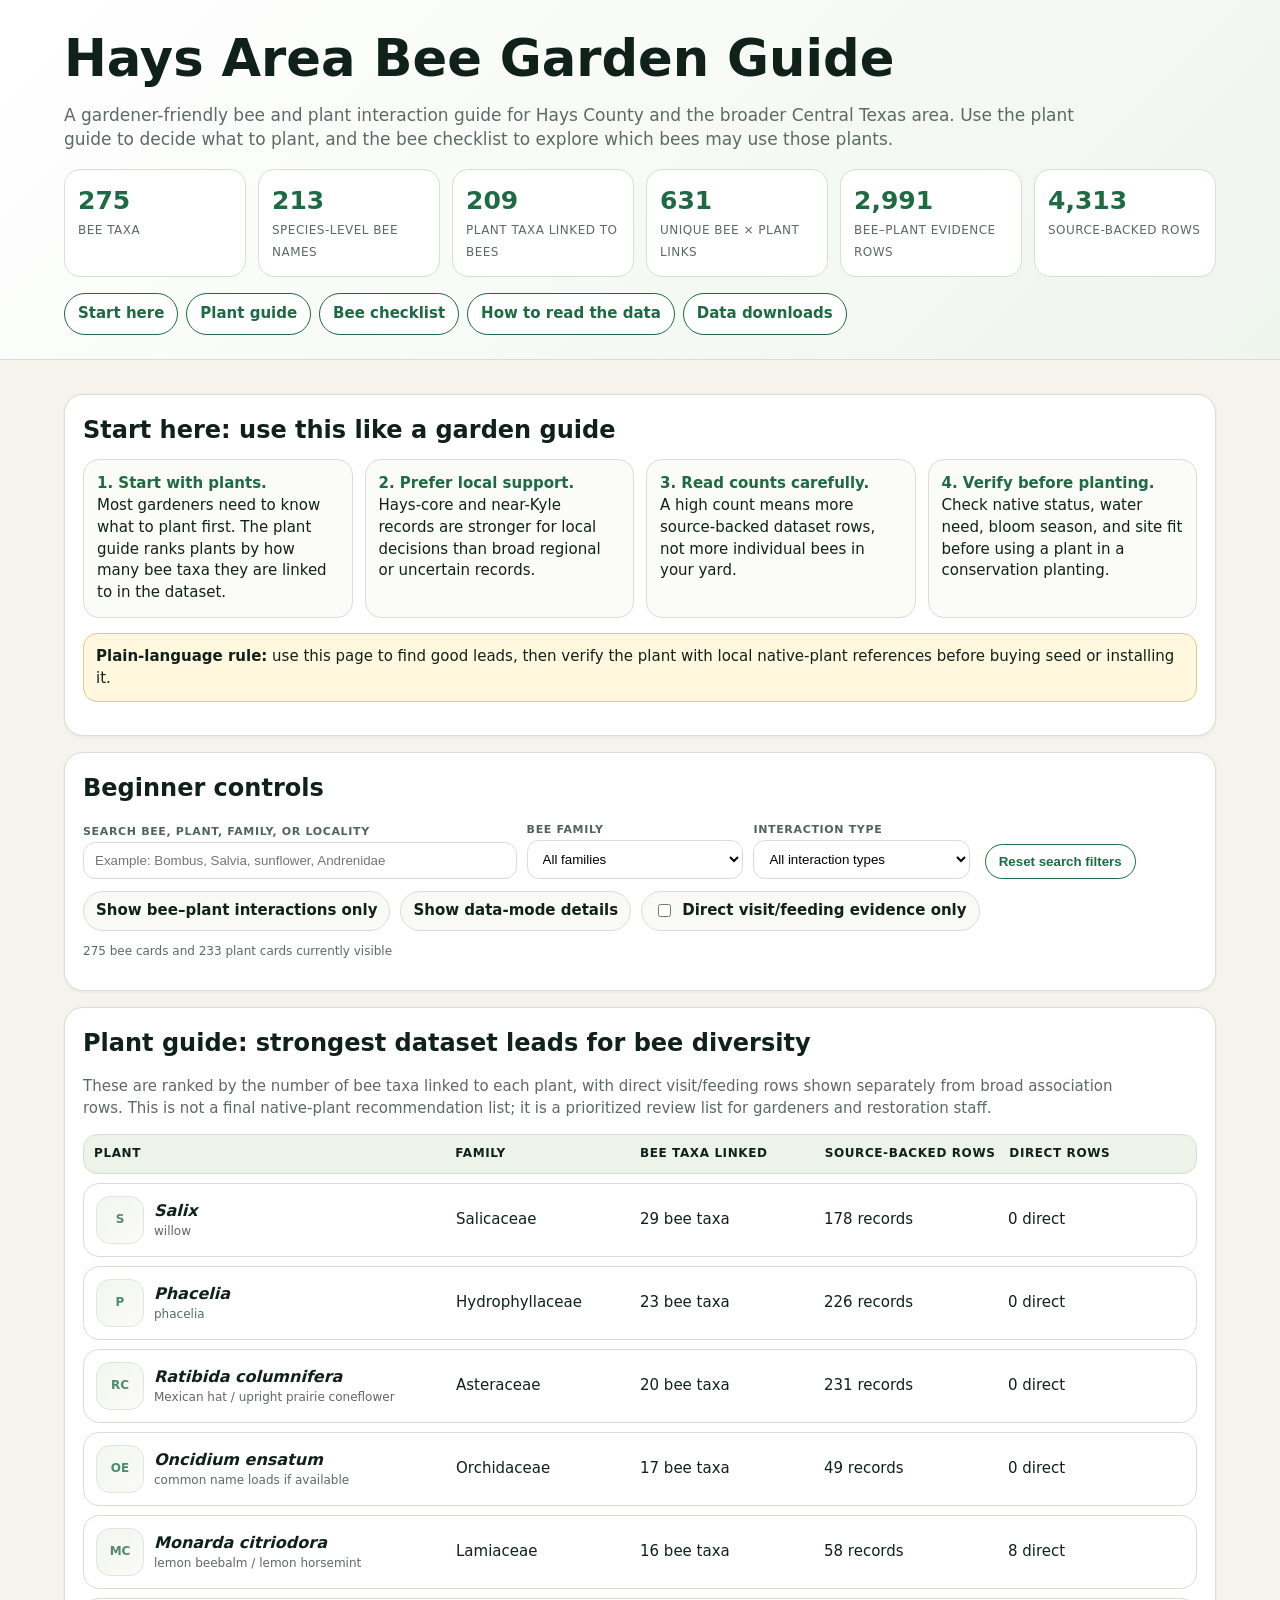
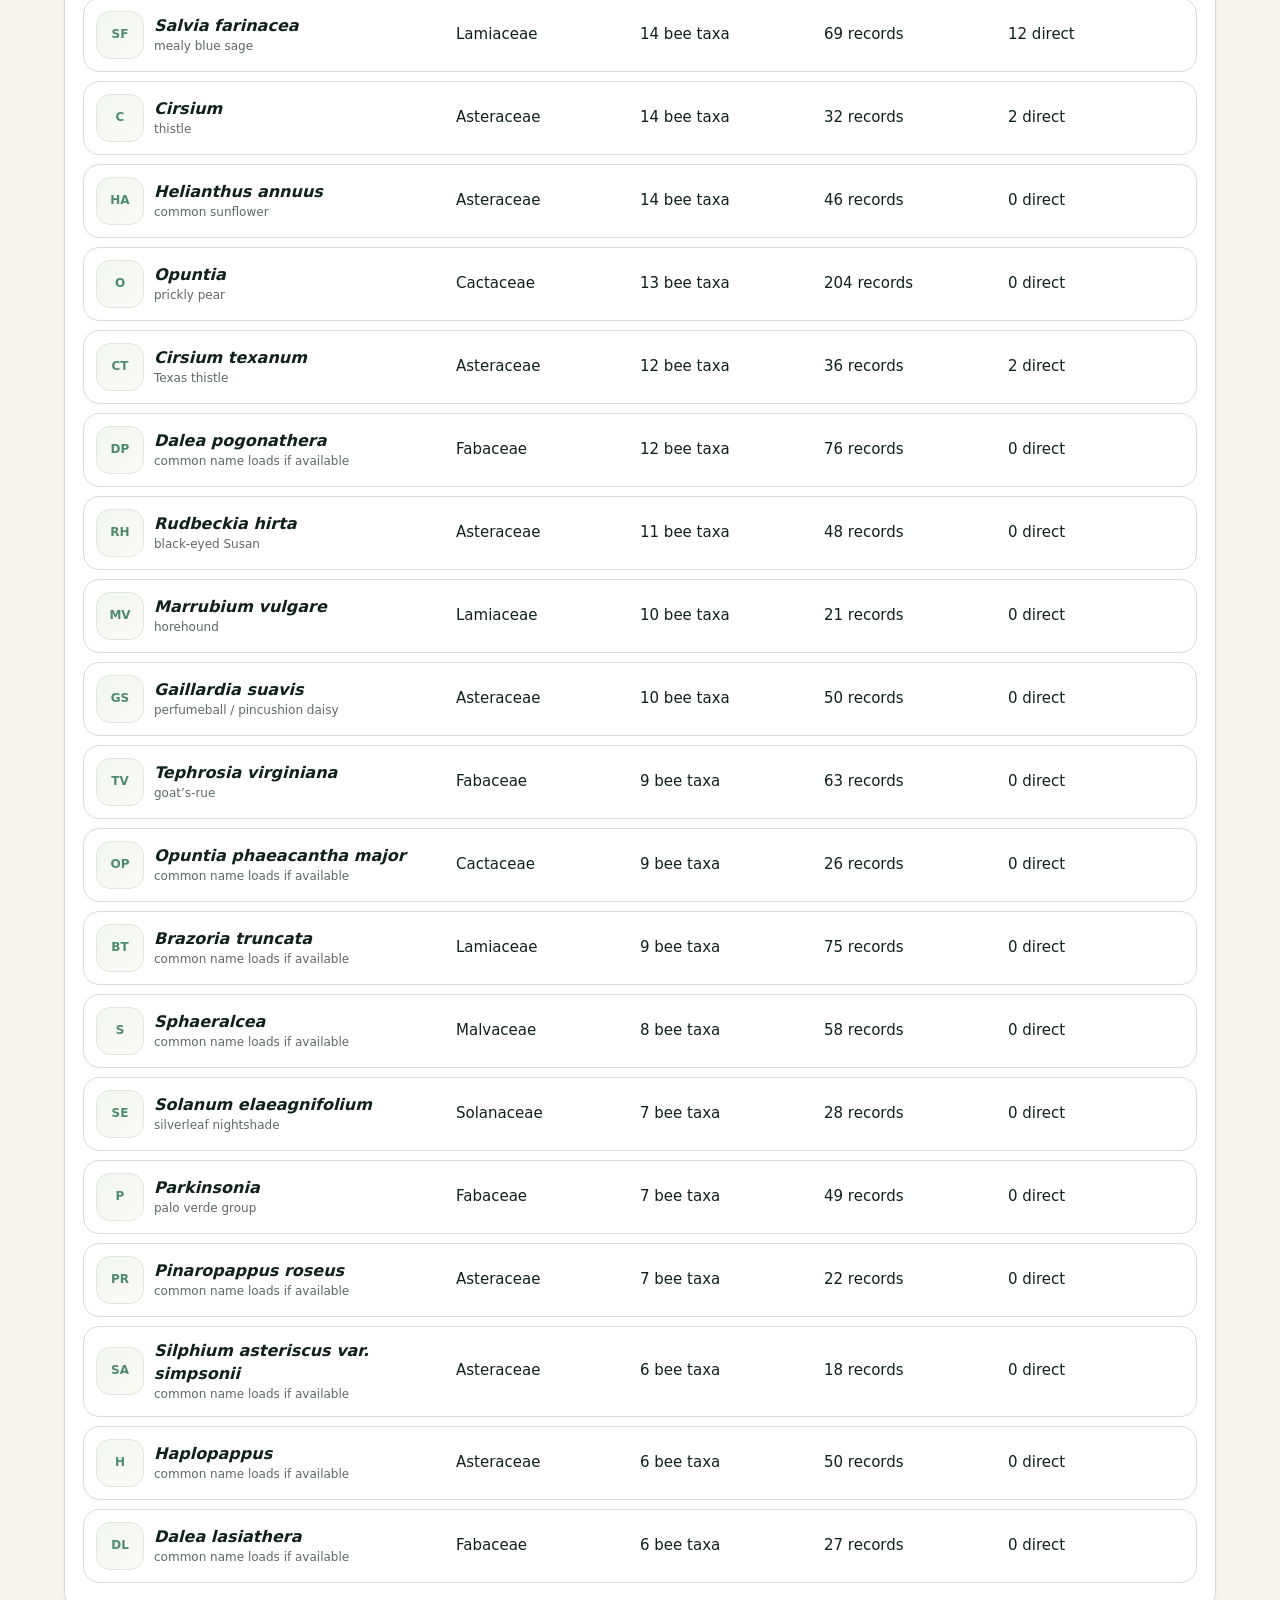
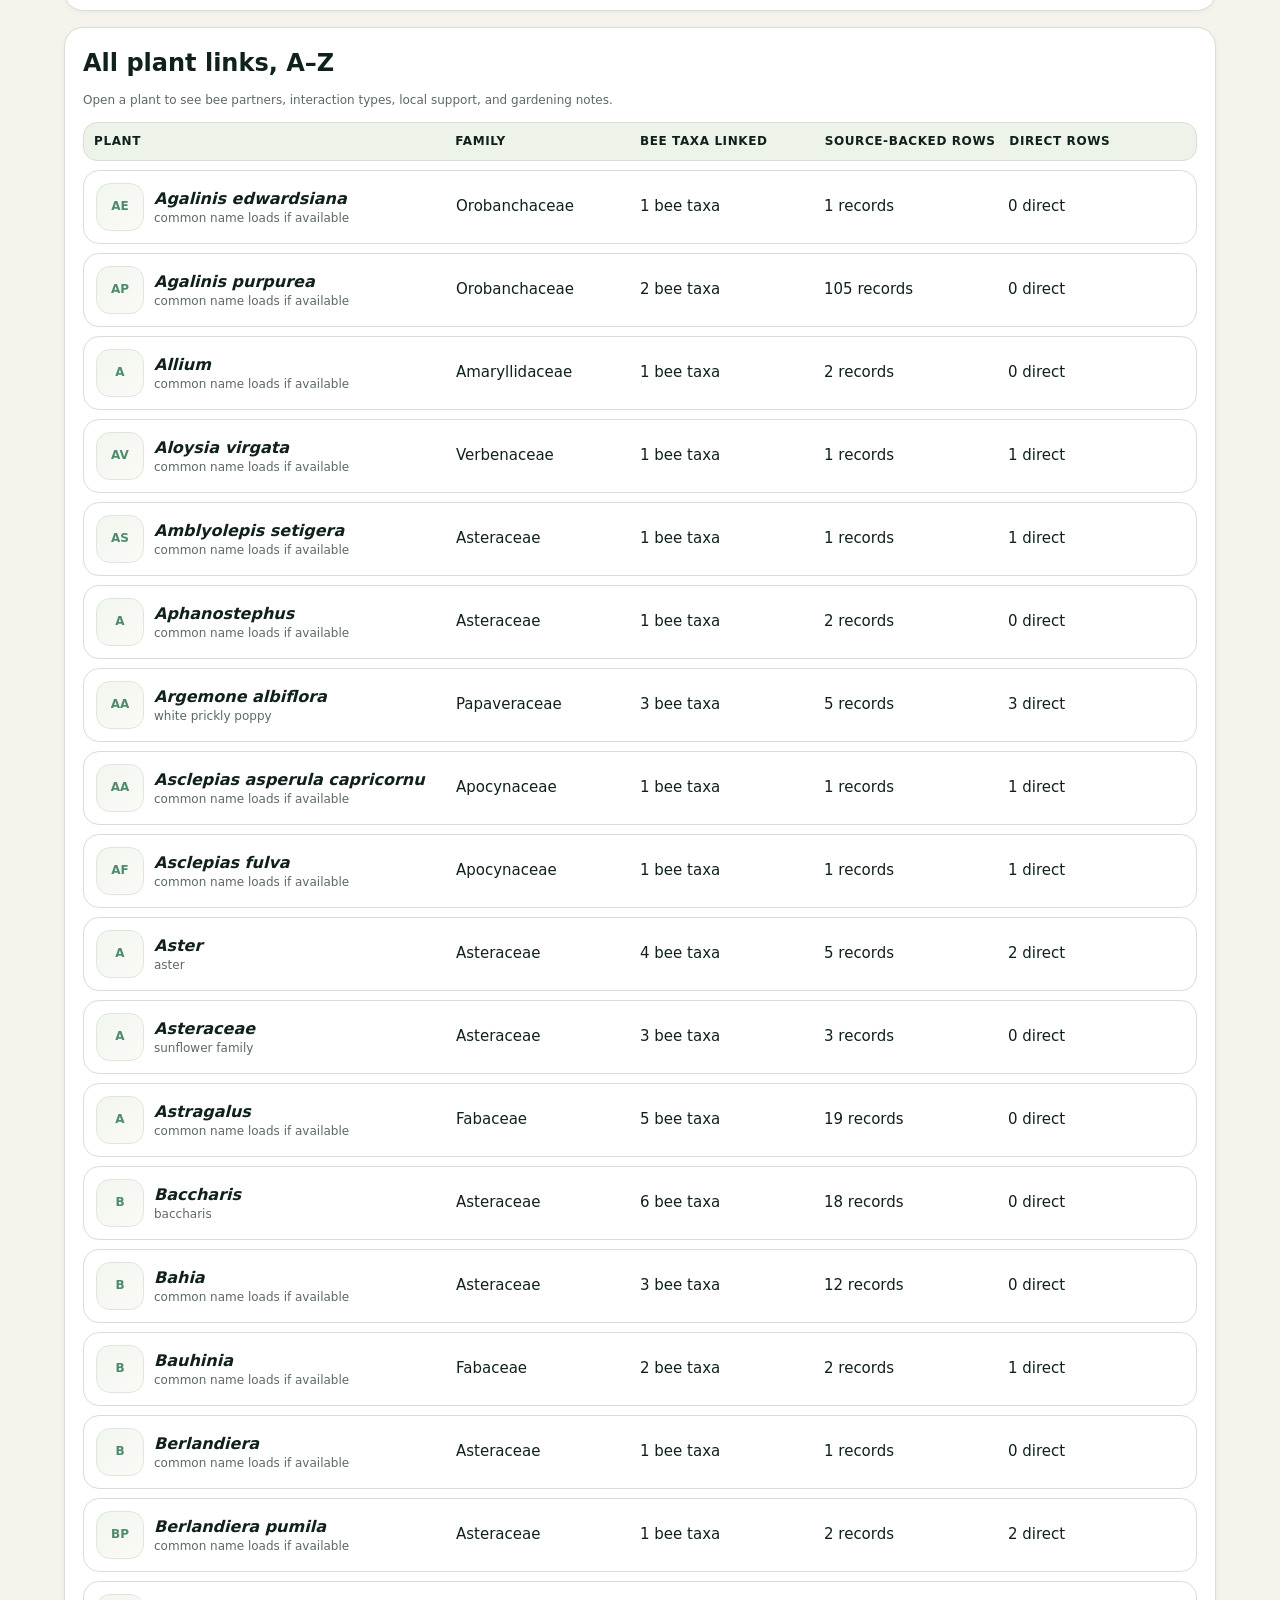
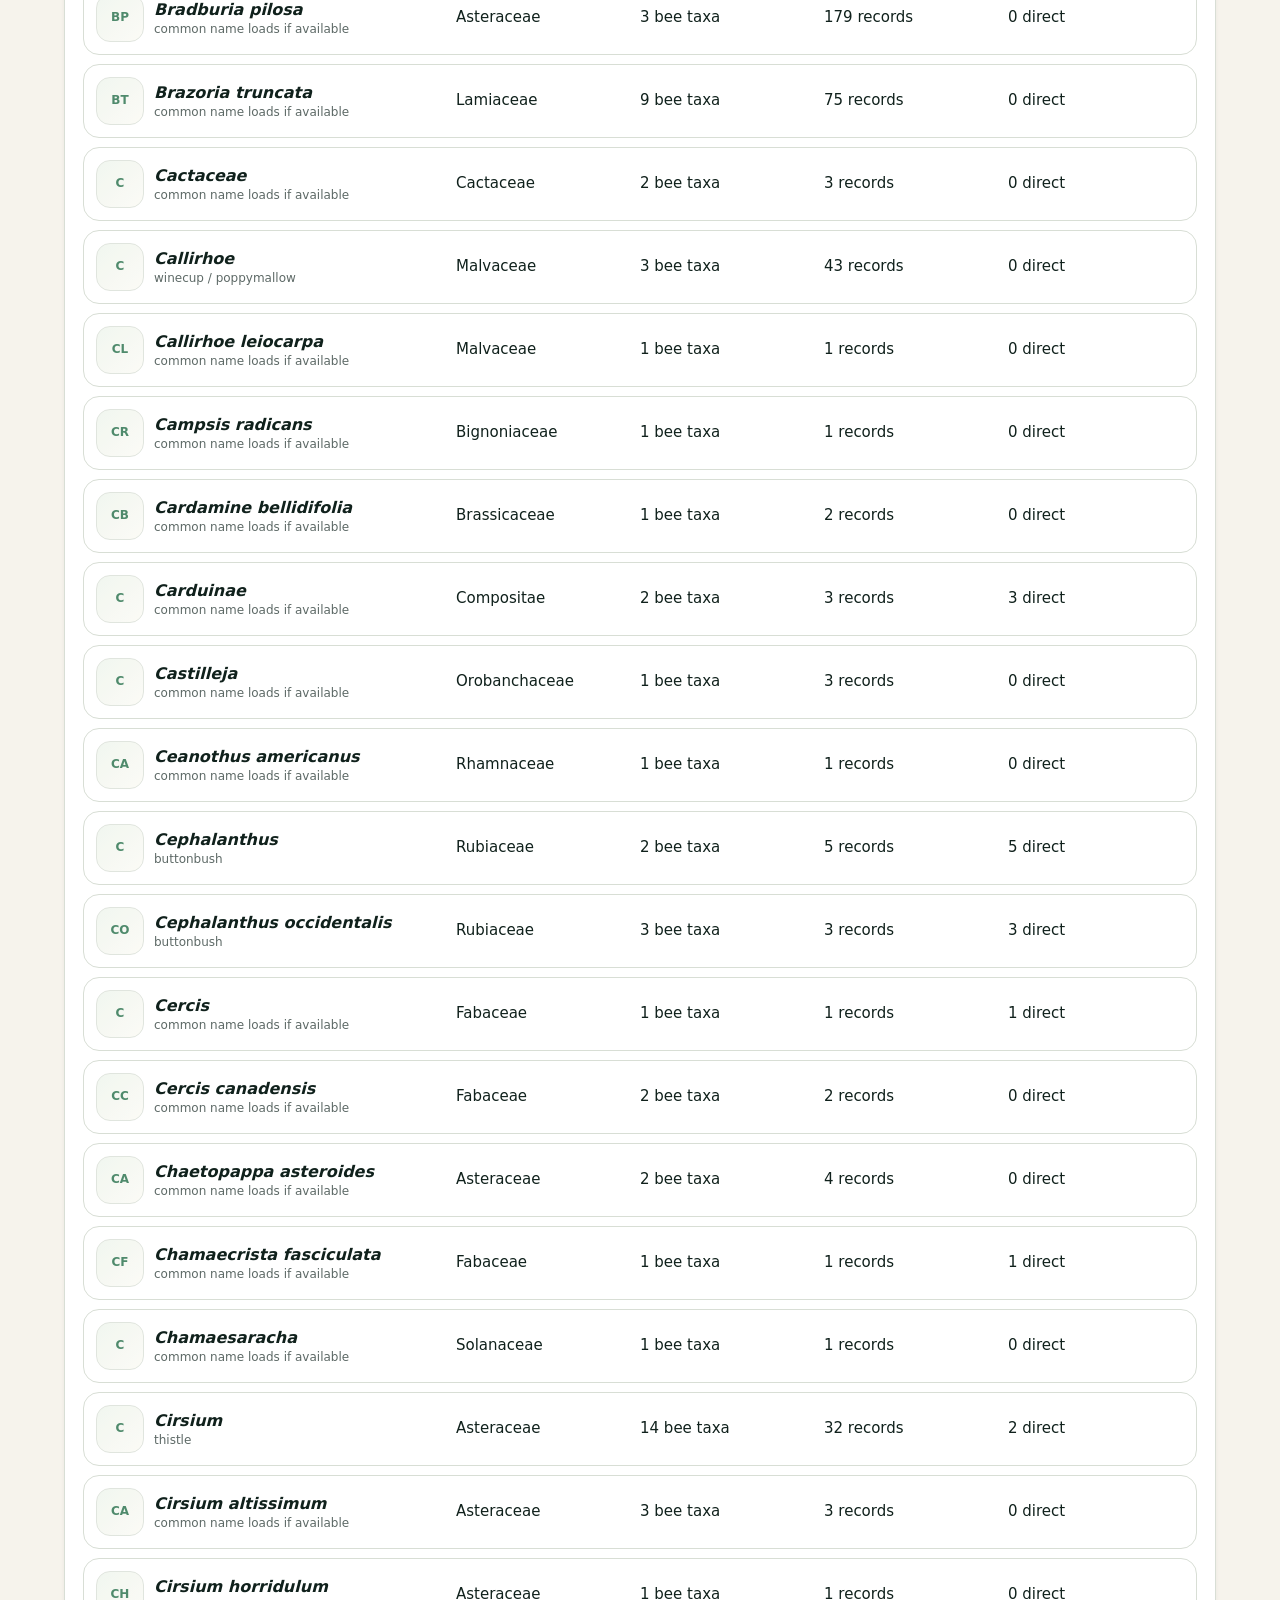
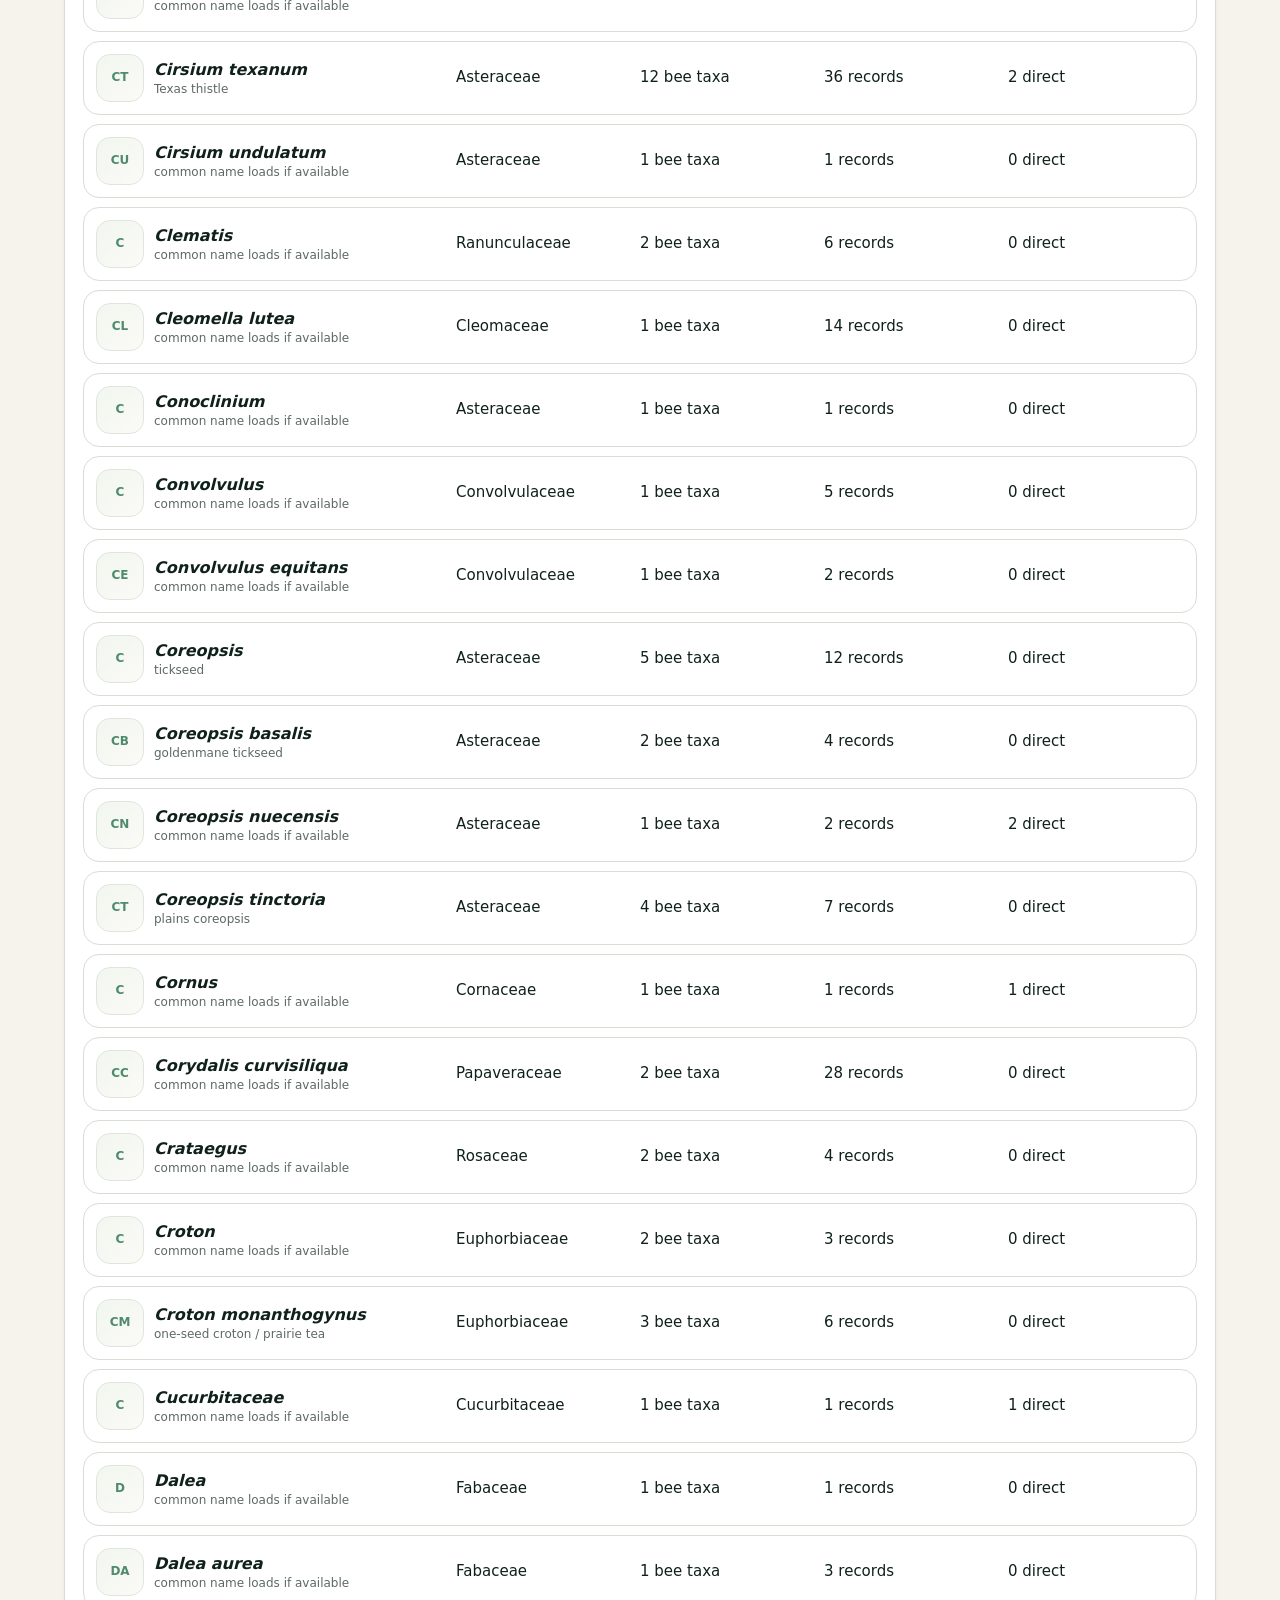
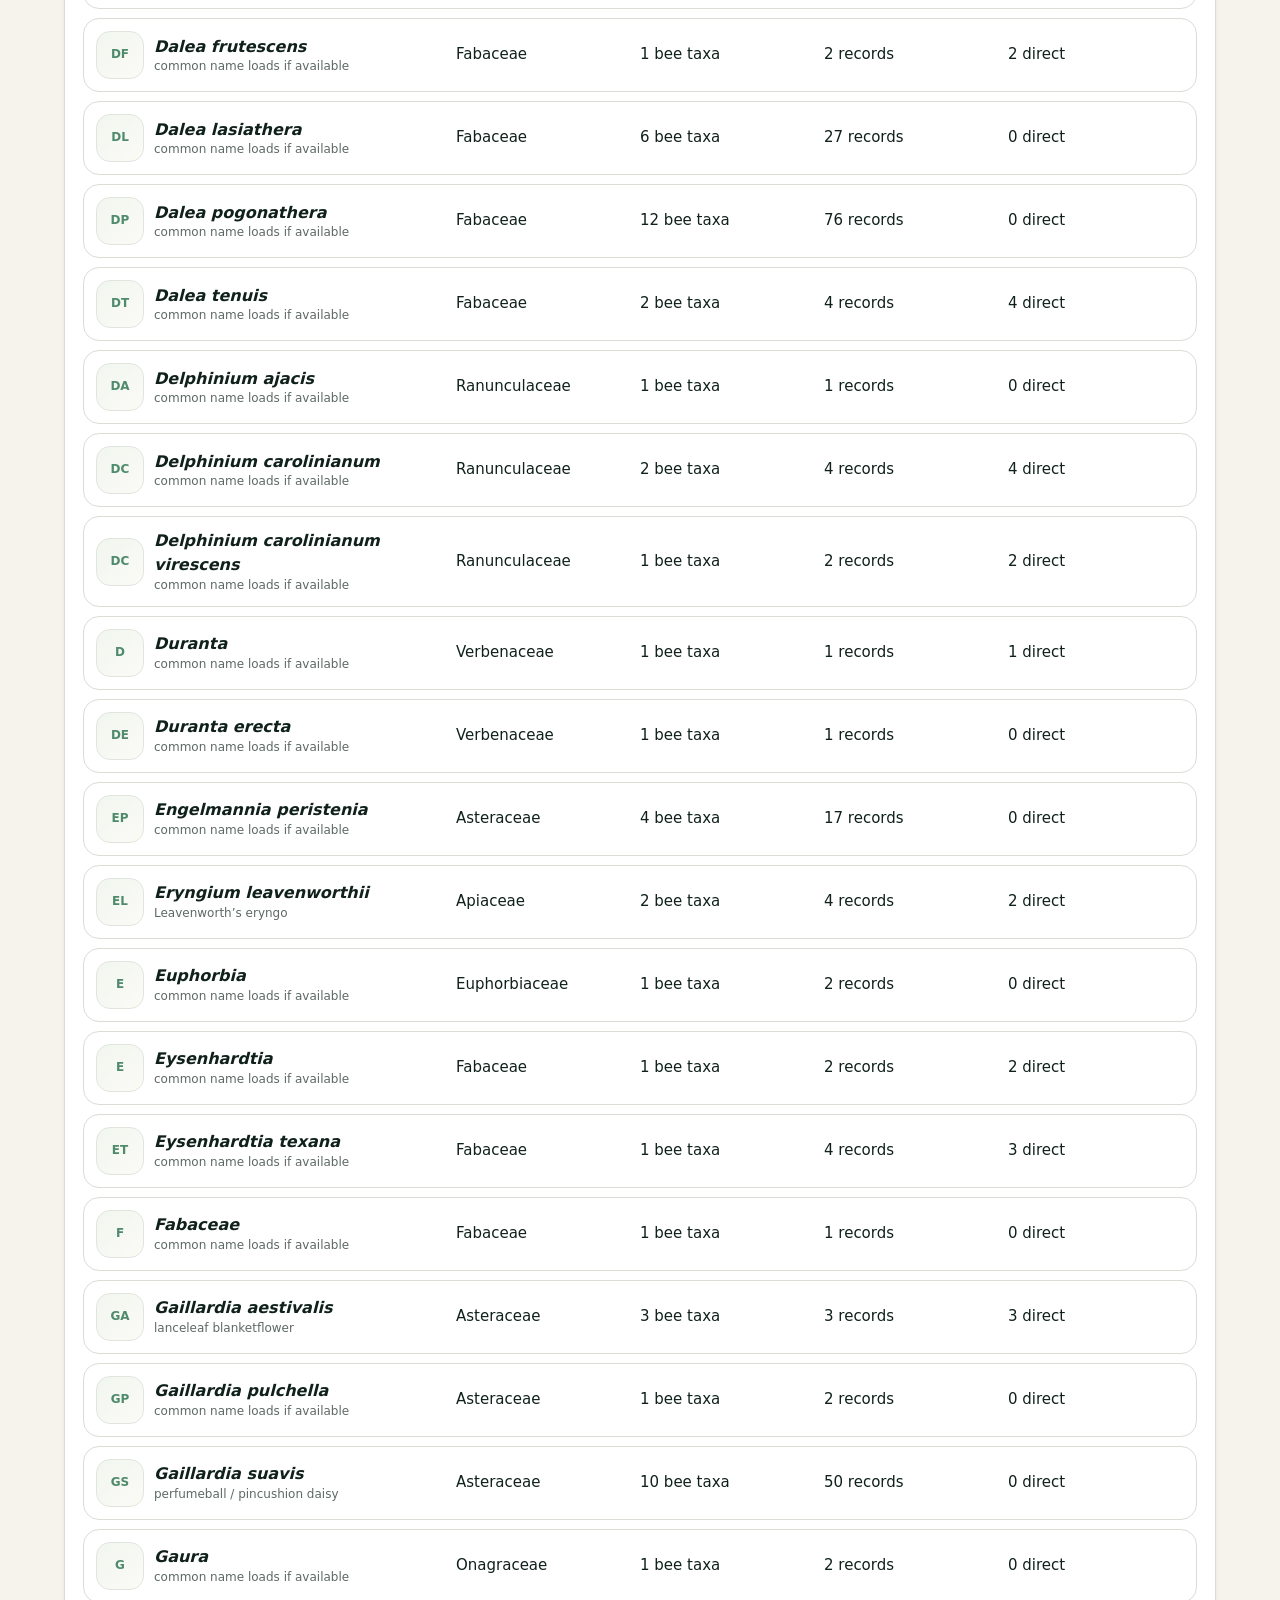
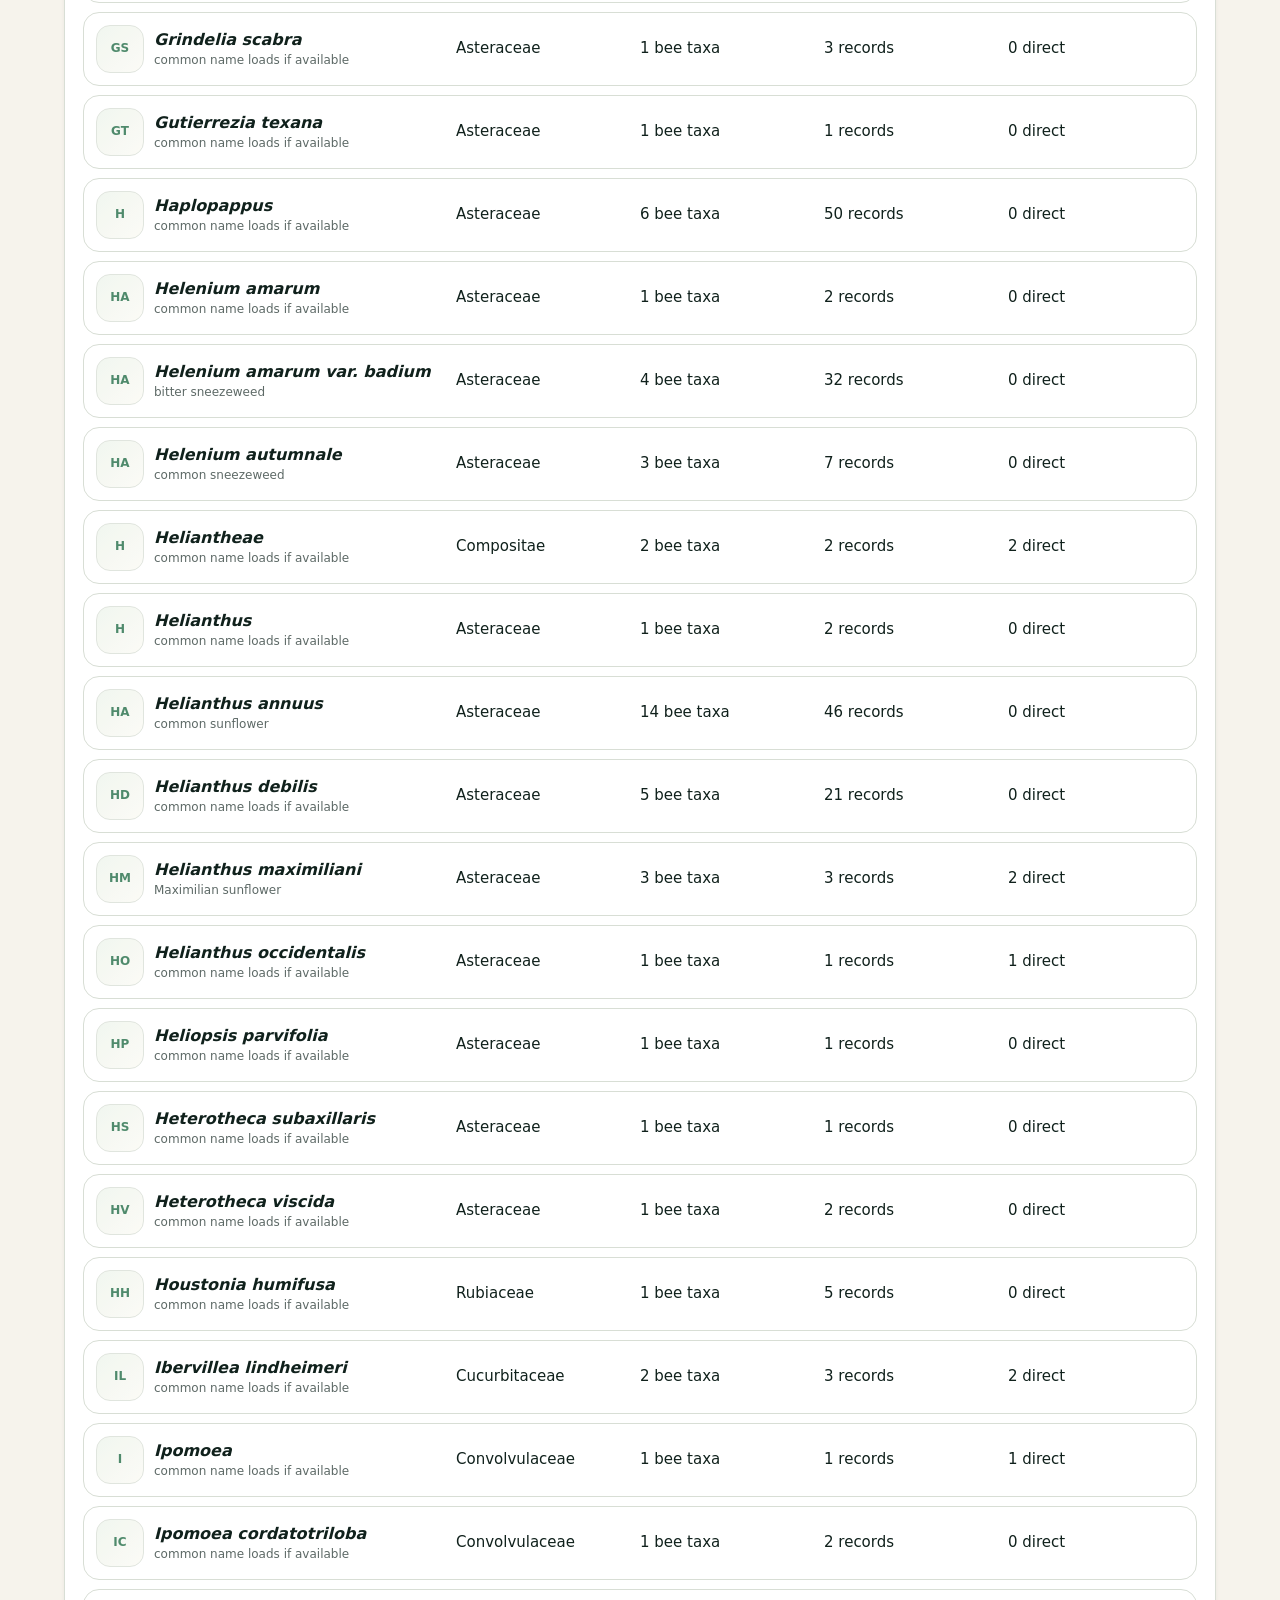
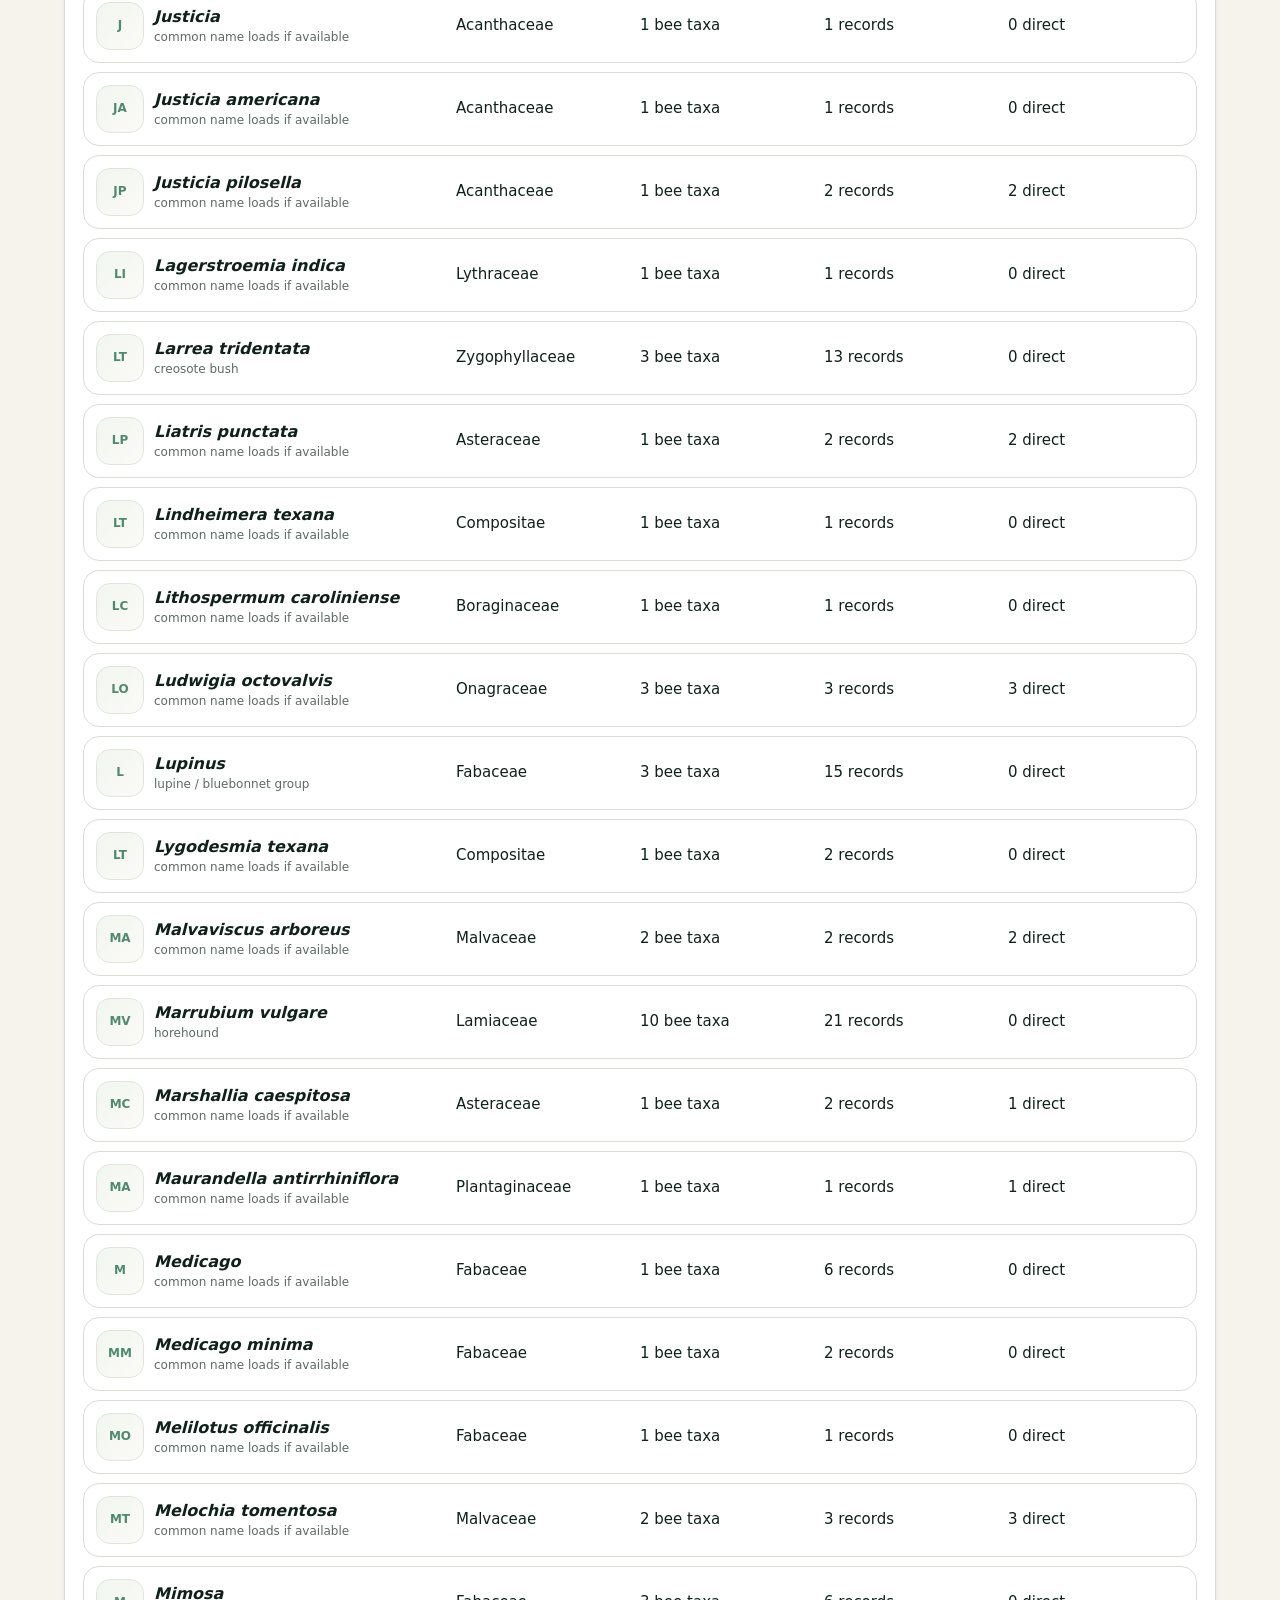
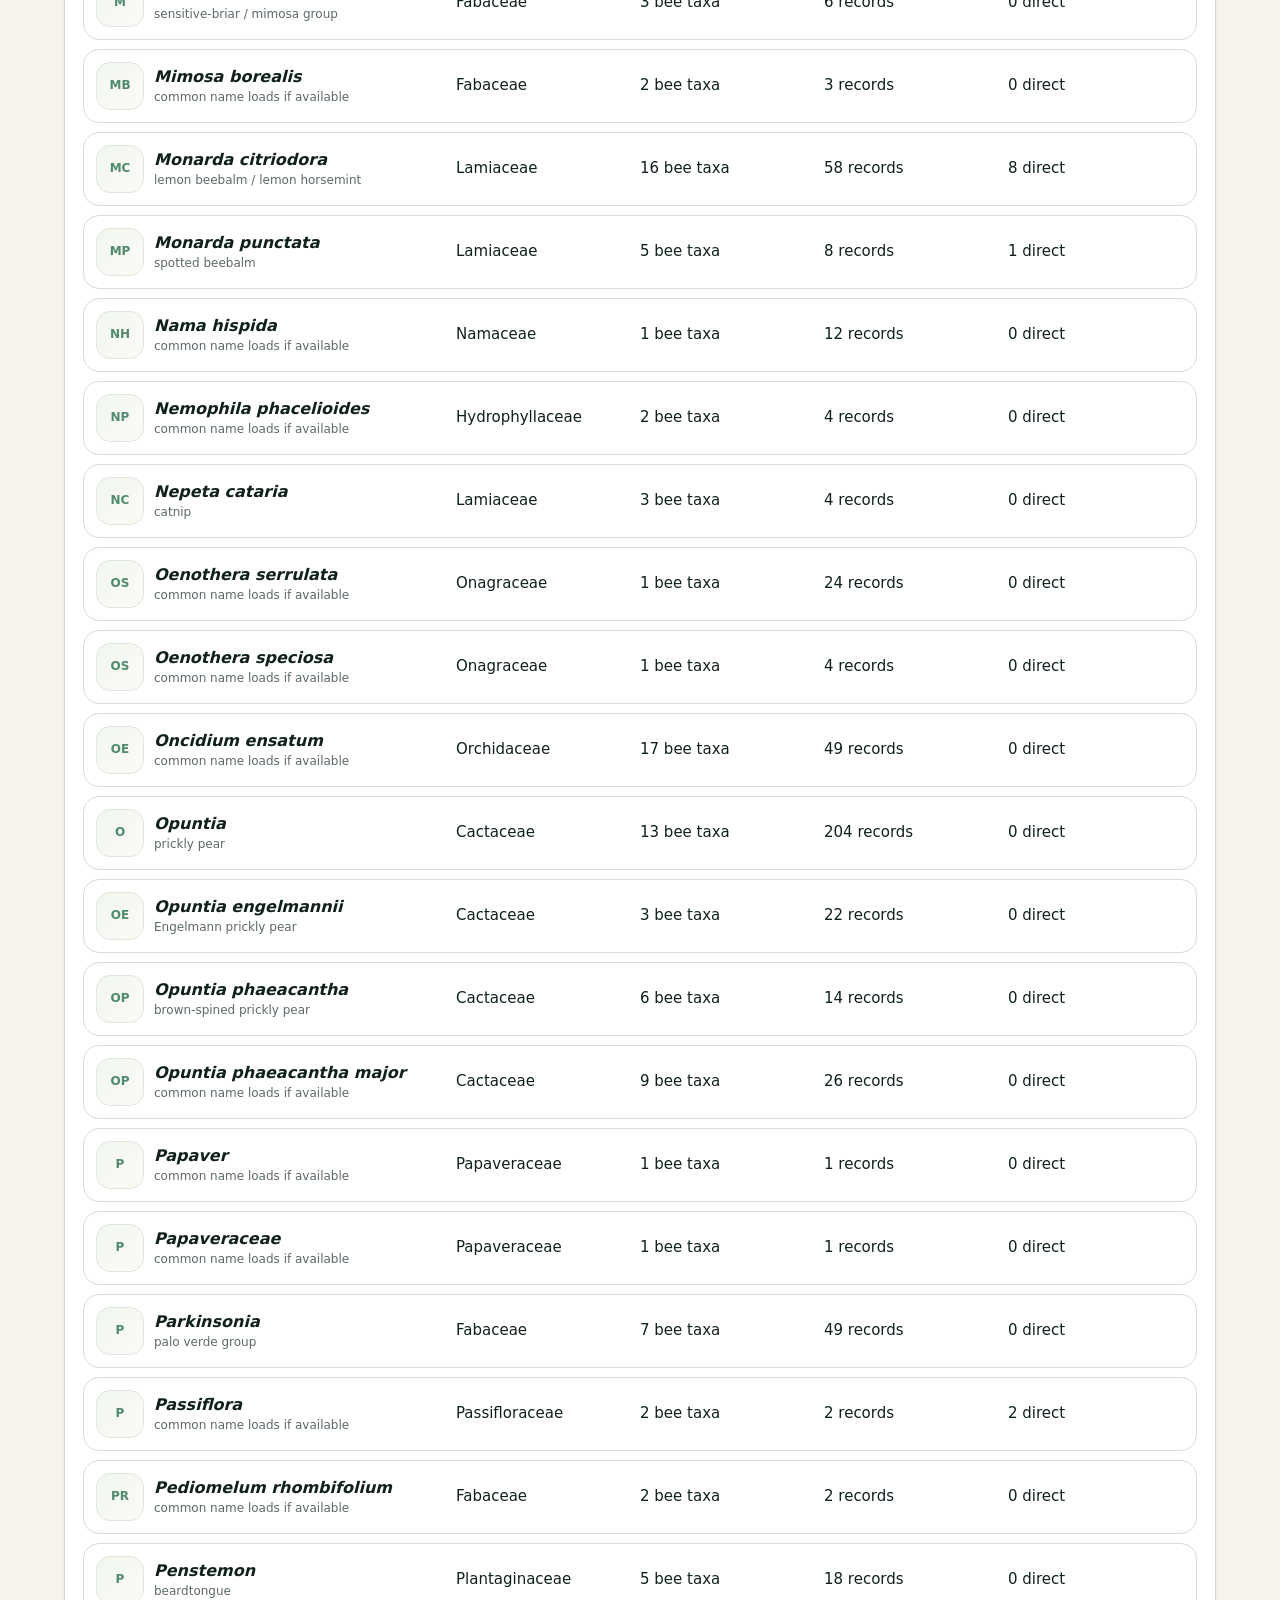
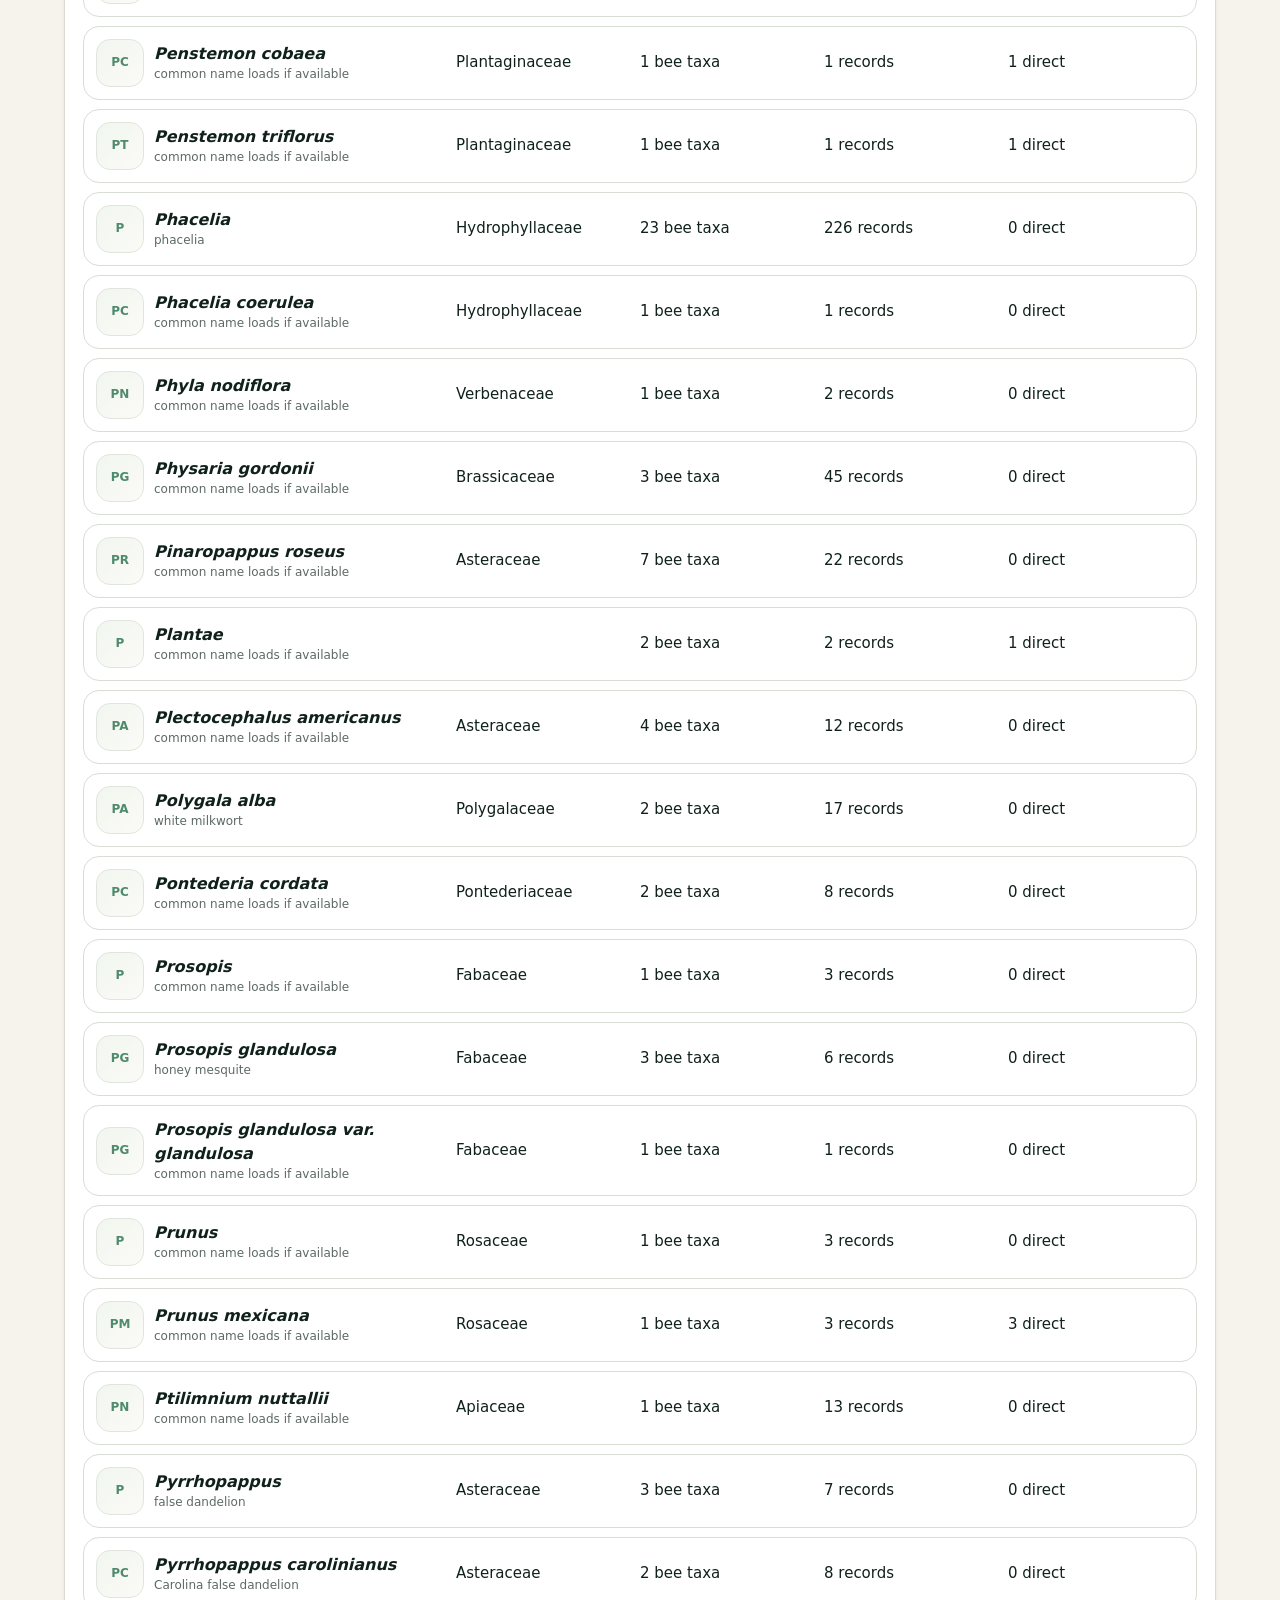
==== index.html @ 46bb9bf1 "Add files via upload" ====
<!doctype html>
<html lang="en">
<head>
<meta charset="utf-8">
<meta name="viewport" content="width=device-width, initial-scale=1">
<title>Hays Area Bee Garden Guide</title>
<style>
:root{--bg:#f6f3ec;--card:#fff;--ink:#10211c;--muted:#5d6966;--line:#d8ded5;--green:#1e6a43;--green2:#e8f3ea;--gold:#f7edd1;--blue:#e7eff9;--purple:#f2e8f7;--warn:#fbebe1;--soft:#eef3eb;--shadow:0 1px 4px rgba(0,0,0,.05)}
*{box-sizing:border-box}body{margin:0;background:var(--bg);color:var(--ink);font:15px/1.45 system-ui,-apple-system,Segoe UI,Roboto,Arial,sans-serif}a{color:var(--green)}header{padding:32px 5vw 24px;background:linear-gradient(135deg,#fff,#eef5ed);border-bottom:1px solid var(--line)}main{padding:18px 5vw 60px;max-width:1800px;margin:auto}h1{font-size:clamp(29px,4vw,52px);line-height:1.05;margin:0 0 10px}h2{font-size:24px;margin:0 0 12px}h3{margin:.2rem 0}.subtitle{max-width:1050px;font-size:17px}.muted{color:var(--muted)}.small,small{font-size:12px}.panel{background:var(--card);border:1px solid var(--line);border-radius:19px;padding:18px;margin:16px 0;box-shadow:var(--shadow)}.notice{background:#fff8df;border:1px solid #dfc982;border-radius:14px;padding:12px}.notice.caution{background:#fff1e8;border-color:#e4b59c}.metrics{display:grid;grid-template-columns:repeat(auto-fit,minmax(145px,1fr));gap:12px;margin-top:16px}.metric{background:#fff;border:1px solid var(--line);border-radius:16px;padding:13px}.metric b{display:block;font-size:25px;color:var(--green)}.metric span{font-size:12px;text-transform:uppercase;letter-spacing:.04em;color:var(--muted)}.nav{display:flex;gap:8px;flex-wrap:wrap;margin-top:16px}.btn{border:1px solid var(--green);background:var(--green);color:#fff;border-radius:999px;padding:9px 13px;font-weight:750;text-decoration:none;display:inline-block;cursor:pointer}.btn.secondary{background:#fff;color:var(--green)}.btn.tiny{font-size:12px;padding:6px 9px}.guideSteps{display:grid;grid-template-columns:repeat(auto-fit,minmax(230px,1fr));gap:12px}.step{border:1px solid var(--line);border-radius:16px;background:#fbfcf8;padding:13px}.step b{color:var(--green)}.controls{display:grid;grid-template-columns:minmax(240px,2fr) 1fr 1fr 1fr;gap:10px;align-items:end}.controls label{font-size:11px;text-transform:uppercase;letter-spacing:.06em;font-weight:800;color:#52635f}.controls input,.controls select{width:100%;padding:10px 11px;border:1px solid var(--line);border-radius:12px;background:#fff}.checkRow{display:flex;flex-wrap:wrap;gap:10px;margin-top:12px}.toggleLabel{display:inline-flex;align-items:center;gap:8px;border:1px solid var(--line);border-radius:999px;background:#f9faf6;padding:8px 12px;font-weight:650;cursor:pointer}.toggleLabel input{width:auto}.hiddenInput{position:absolute;left:-9999px}.topGrid{display:grid;grid-template-columns:1fr 1fr;gap:16px}.three{display:grid;grid-template-columns:1fr 1fr 1fr;gap:16px}@media(max-width:1000px){.controls{grid-template-columns:1fr 1fr}.topGrid,.three{grid-template-columns:1fr}}@media(max-width:650px){.controls{grid-template-columns:1fr}.metrics{grid-template-columns:1fr 1fr}}.chartRow{display:grid;grid-template-columns:145px 1fr 55px;gap:8px;align-items:center;margin:8px 0}.bar{height:10px;background:#edf0e9;border-radius:999px;overflow:hidden}.bar b{display:block;height:100%;background:var(--green)}.chartRow em{font-style:normal;text-align:right;color:var(--muted)}.legendGrid{display:grid;grid-template-columns:repeat(auto-fit,minmax(260px,1fr));gap:10px}.legendItem{border:1px solid var(--line);border-radius:14px;background:#fbfcf8;padding:11px}.legendItem p{margin:.35rem 0 0}.pill{display:inline-block;border:1px solid var(--line);background:#f7f8f3;border-radius:999px;padding:3px 8px;margin:2px;font-size:12px;white-space:nowrap}.pill.flower,.pill.localStrong{background:var(--green2);border-color:#9fc7aa;color:#164f33}.pill.visit,.pill.feeding{background:#eef6db;border-color:#bed195}.pill.broad,.pill.localRegional{background:var(--gold);border-color:#dfca86}.pill.weak,.pill.localWeak{background:var(--warn);border-color:#e3b99f}.pill.parasite{background:var(--purple);border-color:#cbb3dc}.pill.predation{background:#f4e5e3;border-color:#d49e98}.pill.localGood{background:var(--blue);border-color:#bdd0ea}.rawTerm{font-family:ui-monospace,SFMono-Regular,Menlo,Consolas,monospace;color:#394541}.taxonTitle{display:flex;align-items:center;gap:10px;min-width:0}.taxonTitle b{font-size:16px}.taxonTitle small,.commonName{display:block;color:var(--muted);font-style:normal}.taxonThumb{width:48px;height:48px;border-radius:14px;border:1px solid var(--line);background:linear-gradient(135deg,#edf4eb,#fbfaf4);display:inline-grid;place-items:center;flex:0 0 auto;overflow:hidden;color:var(--green);font-weight:900;font-size:12px;text-align:center}.taxonThumb.large{width:132px;height:132px;border-radius:20px;margin:auto auto 10px;font-size:28px}.taxonThumb img{width:100%;height:100%;object-fit:cover;display:block}.taxonThumb.noPhoto{opacity:.78}.photoPanel{border:1px solid var(--line);border-radius:16px;background:linear-gradient(135deg,#edf4eb,#fbfaf4);padding:12px;text-align:center;min-height:190px}.itemHeader,.beeListHeader,.plantListHeader{display:grid;gap:8px;background:#edf3e9;border:1px solid var(--line);border-radius:14px;padding:10px;font-size:12px;text-transform:uppercase;letter-spacing:.05em;font-weight:850;position:sticky;top:0;z-index:2}.beeListHeader{grid-template-columns:2fr 1fr 1fr 1fr 1fr}.plantListHeader{grid-template-columns:2fr 1fr 1fr 1fr 1fr}details.beeItem,details.plantItem{background:#fff;border:1px solid var(--line);border-radius:16px;margin:9px 0;overflow:hidden}details>summary{cursor:pointer;list-style:none}details>summary::-webkit-details-marker{display:none}.beeItem>summary{display:grid;grid-template-columns:2fr 1fr 1fr 1fr 1fr;gap:8px;align-items:center;padding:12px}.plantItem>summary{display:grid;grid-template-columns:2fr 1fr 1fr 1fr 1fr;gap:8px;align-items:center;padding:12px}.beeItem>summary:hover,.plantItem>summary:hover{background:#fbfcf8}.cardBody{border-top:1px solid var(--line);background:#fffefb;padding:14px}.beeBody{display:grid;grid-template-columns:165px 1fr;gap:14px}.twoColBody{display:grid;grid-template-columns:2fr 1fr;gap:14px}.sideList{border:1px solid var(--line);background:#fbfcf8;border-radius:14px;padding:12px}.sideList ol{margin:.3rem 0 0;padding-left:20px;max-height:260px;overflow:auto}.counts{display:grid;grid-template-columns:repeat(4,minmax(105px,1fr));gap:8px;margin:10px 0}.counts div{border:1px solid var(--line);background:#fafbf7;border-radius:13px;padding:9px}.counts b{display:block;font-size:20px;color:var(--green)}.counts span{font-size:11px;text-transform:uppercase;letter-spacing:.04em;color:var(--muted)}.plantLinkList{display:grid;grid-template-columns:repeat(auto-fit,minmax(270px,1fr));gap:8px;max-height:520px;overflow:auto;padding-right:4px}.plantLinkRow{display:grid;grid-template-columns:1fr 108px;gap:8px;border:1px solid var(--line);background:#fbfcf8;border-radius:14px;padding:9px}.plantLinkCounts{text-align:right;border-left:1px solid var(--line);padding-left:8px}.plantLinkCounts b{font-size:20px;color:var(--green)}.plantLinkCounts span,.plantLinkCounts small{display:block;font-size:11px;color:var(--muted)}.emptyBox{border:1px dashed var(--line);border-radius:12px;padding:10px;color:var(--muted);background:#fbfcf8}.plantCardGrid{display:block}.compactTable{width:100%;border-collapse:separate;border-spacing:0 6px}.compactTable th{font-size:12px;text-transform:uppercase;letter-spacing:.05em;text-align:left;background:#edf3e9;padding:8px}.compactTable td{background:#fff;border-top:1px solid var(--line);border-bottom:1px solid var(--line);padding:8px}.compactTable td:first-child{border-left:1px solid var(--line);border-radius:12px 0 0 12px}.compactTable td:last-child{border-right:1px solid var(--line);border-radius:0 12px 12px 0}.jsHidden{display:none!important}.sectionNote{max-width:1050px}.downloadList{display:flex;flex-wrap:wrap;gap:8px}footer{padding:22px 5vw;border-top:1px solid var(--line);color:var(--muted)}#plantToggle:checked ~ main .nonPlantSection{display:none!important}#plantToggle:checked ~ main .beeItem[data-plant-count="0"]{display:none!important}#dataToggle:not(:checked) ~ main .dataDetail{display:none!important}@media(max-width:900px){.beeListHeader,.plantListHeader{display:none}.beeItem>summary,.plantItem>summary{grid-template-columns:1fr}.beeBody,.twoColBody{grid-template-columns:1fr}.counts{grid-template-columns:1fr 1fr}}@media print{.controls,.nav,.checkRow,.photoPanel,.taxonThumb,.downloadList{display:none!important}body{background:#fff}main{padding:0}.panel{box-shadow:none;break-inside:avoid}.plantLinkList{max-height:none;overflow:visible}}
</style>
</head>
<body>
<input id="plantToggle" class="hiddenInput" type="checkbox">
<input id="dataToggle" class="hiddenInput" type="checkbox">
<header>
  <h1>Hays Area Bee Garden Guide</h1>
  <p class="subtitle muted">A gardener-friendly bee and plant interaction guide for Hays County and the broader Central Texas area. Use the plant guide to decide what to plant, and the bee checklist to explore which bees may use those plants.</p>
  <div class="metrics"><div class="metric"><b>275</b><span>bee taxa</span></div><div class="metric"><b>213</b><span>species-level bee names</span></div><div class="metric"><b>209</b><span>plant taxa linked to bees</span></div><div class="metric"><b>631</b><span>unique bee × plant links</span></div><div class="metric"><b>2,991</b><span>bee–plant evidence rows</span></div><div class="metric"><b>4,313</b><span>source-backed rows</span></div></div>
  <nav class="nav">
    <a class="btn secondary" href="#start">Start here</a>
    <a class="btn secondary" href="#plant-guide">Plant guide</a>
    <a class="btn secondary" href="#bee-checklist">Bee checklist</a>
    <a class="btn secondary" href="#legends">How to read the data</a>
    <a class="btn secondary" href="#downloads">Data downloads</a>
  </nav>
</header>
<main>
  <section id="start" class="panel">
    <h2>Start here: use this like a garden guide</h2>
    <div class="guideSteps">
      <div class="step"><b>1. Start with plants.</b><br>Most gardeners need to know what to plant first. The plant guide ranks plants by how many bee taxa they are linked to in the dataset.</div>
      <div class="step"><b>2. Prefer local support.</b><br>Hays-core and near-Kyle records are stronger for local decisions than broad regional or uncertain records.</div>
      <div class="step"><b>3. Read counts carefully.</b><br>A high count means more source-backed dataset rows, not more individual bees in your yard.</div>
      <div class="step"><b>4. Verify before planting.</b><br>Check native status, water need, bloom season, and site fit before using a plant in a conservation planting.</div>
    </div>
    <p class="notice"><b>Plain-language rule:</b> use this page to find good leads, then verify the plant with local native-plant references before buying seed or installing it.</p>
  </section>

  <section class="panel">
    <h2>Beginner controls</h2>
    <div class="controls">
      <div><label for="searchBox">Search bee, plant, family, or locality</label><input id="searchBox" placeholder="Example: Bombus, Salvia, sunflower, Andrenidae"></div>
      <div><label for="familyFilter">Bee family</label><select id="familyFilter"><option value="">All families</option><option value="Andrenidae">Andrenidae</option><option value="Apidae">Apidae</option><option value="Colletidae">Colletidae</option><option value="Halictidae">Halictidae</option><option value="Megachilidae">Megachilidae</option></select></div>
      <div><label for="interactionFilter">Interaction type</label><select id="interactionFilter"><option value="">All interaction types</option><option value="adjacentTo">Nearby record</option><option value="eats">Feeding record</option><option value="endoparasiteOf">Internal parasite relationship</option><option value="hasHost">Host relationship</option><option value="interactsWith">General association</option><option value="parasiteOf">Parasite relationship</option><option value="preysOn">Predator/prey</option><option value="visits">Visit</option><option value="visitsFlowersOf">Flower visit</option></select></div>
      <div><label>&nbsp;</label><button id="resetFilters" class="btn secondary" type="button">Reset search filters</button></div>
    </div>
    <div class="checkRow">
      <label class="toggleLabel" for="plantToggle">Show bee–plant interactions only</label>
      <label class="toggleLabel" for="dataToggle">Show data-mode details</label>
      <label class="toggleLabel"><input id="directOnly" type="checkbox"> Direct visit/feeding evidence only</label>
    </div>
    <p id="resultCount" class="muted small"></p>
  </section>

  <section id="plant-guide" class="panel">
    <h2>Plant guide: strongest dataset leads for bee diversity</h2>
    <p class="sectionNote muted">These are ranked by the number of bee taxa linked to each plant, with direct visit/feeding rows shown separately from broad association rows. This is not a final native-plant recommendation list; it is a prioritized review list for gardeners and restoration staff.</p>
    <div class="plantListHeader"><span>Plant</span><span>Family</span><span>Bee taxa linked</span><span>Source-backed rows</span><span>Direct rows</span></div>
    
    <details class="plantItem" data-section="plant" data-search="salix salicaceae willow andrena personata andrena nasonii andrena andrenoides andrena arenicola andrena miserabilis colletes thoracicus andrena nigrae andrena unicostata andrena illinoiensis hoplitis simplex" data-direct="0" data-bees="29" data-local="74">
      <summary>
        <span class="taxonTitle"><span class="taxonThumb plantPhoto" data-taxon-kind="plant" data-taxon-name="Salix" aria-label="reference thumbnail for Salix"><span>S</span></span><span><b><i>Salix</i></b><small class="commonName" data-common-for="Salix">willow</small></span></span>
        <span>Salicaceae</span>
        <span>29 bee taxa</span>
        <span>178 records</span>
        <span>0 direct</span>
      </summary>
      <div class="cardBody twoColBody">
        <section>
          <h3><i>Salix</i></h3>
          <p class="commonLine"><b>Common name:</b> <span class="commonName" data-common-for="Salix">willow</span></p>
          <p><b>Garden note:</b> High bee-breadth lead, but much evidence may be broad association. Verify direct flower-use evidence and native range before prioritizing.</p>
          
          <div class="counts miniCounts">
            <div><b>29</b><span>bee taxa linked</span></div>
            <div><b>178</b><span>source-backed rows</span></div>
            <div><b>0</b><span>direct visit/feeding rows</span></div>
            <div><b>74</b><span>near-local rows</span></div>
          </div>
          <p><b>Interaction types:</b> <span class="pill broad" title="The dataset records an association, but not a precise behavior. Treat as a lead, not proof of flower use.">General association · 178 <span class="rawTerm">interactsWith</span></span></p>
          <p><b>Top locality hints:</b> <span class="muted">Luling, Lexington, Rockdale, Mason, 10 mi N, Davis Mountains</span></p>
          <p><a class="btn tiny secondary" target="_blank" rel="noreferrer" href="https://www.inaturalist.org/search?q=Salix">Open iNaturalist photos</a></p>
        </section>
        <aside class="sideList">
          <h4>Bee taxa recorded with this plant</h4>
          <ol><li><i>Andrena personata</i></li><li><i>Andrena nasonii</i></li><li><i>Andrena andrenoides</i></li><li><i>Andrena arenicola</i></li><li><i>Andrena miserabilis</i></li><li><i>Colletes thoracicus</i></li><li><i>Andrena nigrae</i></li><li><i>Andrena unicostata</i></li><li><i>Andrena illinoiensis</i></li><li><i>Hoplitis simplex</i></li></ol>
        </aside>
      </div>
    </details>
    

    <details class="plantItem" data-section="plant" data-search="phacelia hydrophyllaceae phacelia anthidium palmarum melissodes tristis anthophora californica melissodes tepaneca svastra petulca suffusa osmia subfasciata subfasciata megachile policaris augochloropsis megachile frugalis pseudofrugalis agapostemon texanus" data-direct="0" data-bees="23" data-local="8">
      <summary>
        <span class="taxonTitle"><span class="taxonThumb plantPhoto" data-taxon-kind="plant" data-taxon-name="Phacelia" aria-label="reference thumbnail for Phacelia"><span>P</span></span><span><b><i>Phacelia</i></b><small class="commonName" data-common-for="Phacelia">phacelia</small></span></span>
        <span>Hydrophyllaceae</span>
        <span>23 bee taxa</span>
        <span>226 records</span>
        <span>0 direct</span>
      </summary>
      <div class="cardBody twoColBody">
        <section>
          <h3><i>Phacelia</i></h3>
          <p class="commonLine"><b>Common name:</b> <span class="commonName" data-common-for="Phacelia">phacelia</span></p>
          <p><b>Garden note:</b> High bee-breadth lead, but much evidence may be broad association. Verify direct flower-use evidence and native range before prioritizing.</p>
          
          <div class="counts miniCounts">
            <div><b>23</b><span>bee taxa linked</span></div>
            <div><b>226</b><span>source-backed rows</span></div>
            <div><b>0</b><span>direct visit/feeding rows</span></div>
            <div><b>8</b><span>near-local rows</span></div>
          </div>
          <p><b>Interaction types:</b> <span class="pill broad" title="The dataset records an association, but not a precise behavior. Treat as a lead, not proof of flower use.">General association · 226 <span class="rawTerm">interactsWith</span></span></p>
          <p><b>Top locality hints:</b> <span class="muted">Davis Mountains, Concan, 8 mi S, Kerrville, Kerrville, 10 mi N, Sonora</span></p>
          <p><a class="btn tiny secondary" target="_blank" rel="noreferrer" href="https://www.inaturalist.org/search?q=Phacelia">Open iNaturalist photos</a></p>
        </section>
        <aside class="sideList">
          <h4>Bee taxa recorded with this plant</h4>
          <ol><li><i>Anthidium palmarum</i></li><li><i>Melissodes tristis</i></li><li><i>Anthophora californica</i></li><li><i>Melissodes tepaneca</i></li><li><i>Svastra petulca suffusa</i></li><li><i>Osmia subfasciata subfasciata</i></li><li><i>Megachile policaris</i></li><li><i>Augochloropsis</i></li><li><i>Megachile frugalis pseudofrugalis</i></li><li><i>Agapostemon texanus</i></li></ol>
        </aside>
      </div>
    </details>
    

    <details class="plantItem" data-section="plant" data-search="ratibida columnifera asteraceae mexican hat / upright prairie coneflower svastra petulca suffusa agapostemon texanus halictus ligatus dieunomia apacha svastra petulca melissodes tepaneca andrena rudbeckiae coelioxys edita melissodes coreopsis diadasia enavata" data-direct="0" data-bees="20" data-local="171">
      <summary>
        <span class="taxonTitle"><span class="taxonThumb plantPhoto" data-taxon-kind="plant" data-taxon-name="Ratibida columnifera" aria-label="reference thumbnail for Ratibida columnifera"><span>RC</span></span><span><b><i>Ratibida columnifera</i></b><small class="commonName" data-common-for="Ratibida columnifera">Mexican hat / upright prairie coneflower</small></span></span>
        <span>Asteraceae</span>
        <span>20 bee taxa</span>
        <span>231 records</span>
        <span>0 direct</span>
      </summary>
      <div class="cardBody twoColBody">
        <section>
          <h3><i>Ratibida columnifera</i></h3>
          <p class="commonLine"><b>Common name:</b> <span class="commonName" data-common-for="Ratibida columnifera">Mexican hat / upright prairie coneflower</span></p>
          <p><b>Garden note:</b> High bee-breadth lead, but much evidence may be broad association. Verify direct flower-use evidence and native range before prioritizing.</p>
          
          <div class="counts miniCounts">
            <div><b>20</b><span>bee taxa linked</span></div>
            <div><b>231</b><span>source-backed rows</span></div>
            <div><b>0</b><span>direct visit/feeding rows</span></div>
            <div><b>171</b><span>near-local rows</span></div>
          </div>
          <p><b>Interaction types:</b> <span class="pill broad" title="The dataset records an association, but not a precise behavior. Treat as a lead, not proof of flower use.">General association · 231 <span class="rawTerm">interactsWith</span></span></p>
          <p><b>Top locality hints:</b> <span class="muted">Bastrop, Weser, Goliad, 16 mi E, Pedernales Falls State Park, New Braunfels</span></p>
          <p><a class="btn tiny secondary" target="_blank" rel="noreferrer" href="https://www.inaturalist.org/search?q=Ratibida+columnifera">Open iNaturalist photos</a></p>
        </section>
        <aside class="sideList">
          <h4>Bee taxa recorded with this plant</h4>
          <ol><li><i>Svastra petulca suffusa</i></li><li><i>Agapostemon texanus</i></li><li><i>Halictus ligatus</i></li><li><i>Dieunomia apacha</i></li><li><i>Svastra petulca</i></li><li><i>Melissodes tepaneca</i></li><li><i>Andrena rudbeckiae</i></li><li><i>Coelioxys edita</i></li><li><i>Melissodes coreopsis</i></li><li><i>Diadasia enavata</i></li></ol>
        </aside>
      </div>
    </details>
    

    <details class="plantItem" data-section="plant" data-search="oncidium ensatum orchidaceae common name loads if available svastra petulca anthophora californica agapostemon texanus augochloropsis metallica diadasia rinconis halictus ligatus heriades variolosa lithurgopsis littoralis megachile megachile comata" data-direct="0" data-bees="17" data-local="49">
      <summary>
        <span class="taxonTitle"><span class="taxonThumb plantPhoto" data-taxon-kind="plant" data-taxon-name="Oncidium ensatum" aria-label="reference thumbnail for Oncidium ensatum"><span>OE</span></span><span><b><i>Oncidium ensatum</i></b><small class="commonName" data-common-for="Oncidium ensatum">common name loads if available</small></span></span>
        <span>Orchidaceae</span>
        <span>17 bee taxa</span>
        <span>49 records</span>
        <span>0 direct</span>
      </summary>
      <div class="cardBody twoColBody">
        <section>
          <h3><i>Oncidium ensatum</i></h3>
          <p class="commonLine"><b>Common name:</b> <span class="commonName" data-common-for="Oncidium ensatum">common name loads if available</span></p>
          <p><b>Garden note:</b> Orchid record needs review before using for a Central Texas garden recommendation.</p>
          <p class="notice caution"><b>Planting caution:</b> Orchid record needs review before using for a Central Texas garden recommendation.</p>
          <div class="counts miniCounts">
            <div><b>17</b><span>bee taxa linked</span></div>
            <div><b>49</b><span>source-backed rows</span></div>
            <div><b>0</b><span>direct visit/feeding rows</span></div>
            <div><b>49</b><span>near-local rows</span></div>
          </div>
          <p><b>Interaction types:</b> <span class="pill broad" title="The dataset records an association, but not a precise behavior. Treat as a lead, not proof of flower use.">General association · 49 <span class="rawTerm">interactsWith</span></span></p>
          <p><b>Top locality hints:</b> <span class="muted">No locality summary available</span></p>
          <p><a class="btn tiny secondary" target="_blank" rel="noreferrer" href="https://www.inaturalist.org/search?q=Oncidium+ensatum">Open iNaturalist photos</a></p>
        </section>
        <aside class="sideList">
          <h4>Bee taxa recorded with this plant</h4>
          <ol><li><i>Svastra petulca</i></li><li><i>Anthophora californica</i></li><li><i>Agapostemon texanus</i></li><li><i>Augochloropsis metallica</i></li><li><i>Diadasia rinconis</i></li><li><i>Halictus ligatus</i></li><li><i>Heriades variolosa</i></li><li><i>Lithurgopsis littoralis</i></li><li><i>Megachile</i></li><li><i>Megachile comata</i></li></ol>
        </aside>
      </div>
    </details>
    

    <details class="plantItem" data-section="plant" data-search="monarda citriodora lamiaceae lemon beebalm / lemon horsemint osmia subfasciata dianthidium texanum megachile frugalis pseudofrugalis melissodes bimaculatus bombus pensylvanicus svastra petulca xylocopa virginica bombus sonorus centris atripes halictus ligatus" data-direct="8" data-bees="16" data-local="45">
      <summary>
        <span class="taxonTitle"><span class="taxonThumb plantPhoto" data-taxon-kind="plant" data-taxon-name="Monarda citriodora" aria-label="reference thumbnail for Monarda citriodora"><span>MC</span></span><span><b><i>Monarda citriodora</i></b><small class="commonName" data-common-for="Monarda citriodora">lemon beebalm / lemon horsemint</small></span></span>
        <span>Lamiaceae</span>
        <span>16 bee taxa</span>
        <span>58 records</span>
        <span>8 direct</span>
      </summary>
      <div class="cardBody twoColBody">
        <section>
          <h3><i>Monarda citriodora</i></h3>
          <p class="commonLine"><b>Common name:</b> <span class="commonName" data-common-for="Monarda citriodora">lemon beebalm / lemon horsemint</span></p>
          <p><b>Garden note:</b> Good dataset lead: several bees plus direct visit/feeding evidence. Verify native range, water need, and site fit before planting.</p>
          
          <div class="counts miniCounts">
            <div><b>16</b><span>bee taxa linked</span></div>
            <div><b>58</b><span>source-backed rows</span></div>
            <div><b>8</b><span>direct visit/feeding rows</span></div>
            <div><b>45</b><span>near-local rows</span></div>
          </div>
          <p><b>Interaction types:</b> <span class="pill broad" title="The dataset records an association, but not a precise behavior. Treat as a lead, not proof of flower use.">General association · 50 <span class="rawTerm">interactsWith</span></span> <span class="pill flower" title="The bee is recorded visiting the flower. This is the clearest garden-use signal in this dataset.">Flower visit · 7 <span class="rawTerm">visitsFlowersOf</span></span> <span class="pill visit" title="A visit was recorded, but the dataset term is less specific than visitsFlowersOf.">Visit · 1 <span class="rawTerm">visits</span></span></p>
          <p><b>Top locality hints:</b> <span class="muted">Devils River</span></p>
          <p><a class="btn tiny secondary" target="_blank" rel="noreferrer" href="https://www.inaturalist.org/search?q=Monarda+citriodora">Open iNaturalist photos</a></p>
        </section>
        <aside class="sideList">
          <h4>Bee taxa recorded with this plant</h4>
          <ol><li><i>Osmia subfasciata</i></li><li><i>Dianthidium texanum</i></li><li><i>Megachile frugalis pseudofrugalis</i></li><li><i>Melissodes bimaculatus</i></li><li><i>Bombus pensylvanicus</i></li><li><i>Svastra petulca</i></li><li><i>Xylocopa virginica</i></li><li><i>Bombus sonorus</i></li><li><i>Centris atripes</i></li><li><i>Halictus ligatus</i></li></ol>
        </aside>
      </div>
    </details>
    

    <details class="plantItem" data-section="plant" data-search="salvia farinacea lamiaceae mealy blue sage melissodes tristis anthophora californica bombus pensylvanicus centris atripes eucera belfragei osmia texana anthophora capistrata bombus sonorus halictus ligatus lasioglossum coactum" data-direct="12" data-bees="14" data-local="7">
      <summary>
        <span class="taxonTitle"><span class="taxonThumb plantPhoto" data-taxon-kind="plant" data-taxon-name="Salvia farinacea" aria-label="reference thumbnail for Salvia farinacea"><span>SF</span></span><span><b><i>Salvia farinacea</i></b><small class="commonName" data-common-for="Salvia farinacea">mealy blue sage</small></span></span>
        <span>Lamiaceae</span>
        <span>14 bee taxa</span>
        <span>69 records</span>
        <span>12 direct</span>
      </summary>
      <div class="cardBody twoColBody">
        <section>
          <h3><i>Salvia farinacea</i></h3>
          <p class="commonLine"><b>Common name:</b> <span class="commonName" data-common-for="Salvia farinacea">mealy blue sage</span></p>
          <p><b>Garden note:</b> Good dataset lead: several bees plus direct visit/feeding evidence. Verify native range, water need, and site fit before planting.</p>
          
          <div class="counts miniCounts">
            <div><b>14</b><span>bee taxa linked</span></div>
            <div><b>69</b><span>source-backed rows</span></div>
            <div><b>12</b><span>direct visit/feeding rows</span></div>
            <div><b>7</b><span>near-local rows</span></div>
          </div>
          <p><b>Interaction types:</b> <span class="pill broad" title="The dataset records an association, but not a precise behavior. Treat as a lead, not proof of flower use.">General association · 57 <span class="rawTerm">interactsWith</span></span> <span class="pill feeding" title="A feeding relationship was recorded. Direction matters in the original evidence row.">Feeding record · 5 <span class="rawTerm">eats</span></span> <span class="pill visit" title="A visit was recorded, but the dataset term is less specific than visitsFlowersOf.">Visit · 4 <span class="rawTerm">visits</span></span> <span class="pill flower" title="The bee is recorded visiting the flower. This is the clearest garden-use signal in this dataset.">Flower visit · 3 <span class="rawTerm">visitsFlowersOf</span></span></p>
          <p><b>Top locality hints:</b> <span class="muted">United States of America</span></p>
          <p><a class="btn tiny secondary" target="_blank" rel="noreferrer" href="https://www.inaturalist.org/search?q=Salvia+farinacea">Open iNaturalist photos</a></p>
        </section>
        <aside class="sideList">
          <h4>Bee taxa recorded with this plant</h4>
          <ol><li><i>Melissodes tristis</i></li><li><i>Anthophora californica</i></li><li><i>Bombus pensylvanicus</i></li><li><i>Centris atripes</i></li><li><i>Eucera belfragei</i></li><li><i>Osmia texana</i></li><li><i>Anthophora capistrata</i></li><li><i>Bombus sonorus</i></li><li><i>Halictus ligatus</i></li><li><i>Lasioglossum coactum</i></li></ol>
        </aside>
      </div>
    </details>
    

    <details class="plantItem" data-section="plant" data-search="cirsium asteraceae thistle osmia texana melissodes tristis apidae lithurgus littoralis megachile policaris melissodes coreopsis melissodes tepaneca anthophora californica bombus pensylvanicus bombus sonorus" data-direct="2" data-bees="14" data-local="6">
      <summary>
        <span class="taxonTitle"><span class="taxonThumb plantPhoto" data-taxon-kind="plant" data-taxon-name="Cirsium" aria-label="reference thumbnail for Cirsium"><span>C</span></span><span><b><i>Cirsium</i></b><small class="commonName" data-common-for="Cirsium">thistle</small></span></span>
        <span>Asteraceae</span>
        <span>14 bee taxa</span>
        <span>32 records</span>
        <span>2 direct</span>
      </summary>
      <div class="cardBody twoColBody">
        <section>
          <h3><i>Cirsium</i></h3>
          <p class="commonLine"><b>Common name:</b> <span class="commonName" data-common-for="Cirsium">thistle</span></p>
          <p><b>Garden note:</b> Good dataset lead: several bees plus direct visit/feeding evidence. Verify native range, water need, and site fit before planting.</p>
          
          <div class="counts miniCounts">
            <div><b>14</b><span>bee taxa linked</span></div>
            <div><b>32</b><span>source-backed rows</span></div>
            <div><b>2</b><span>direct visit/feeding rows</span></div>
            <div><b>6</b><span>near-local rows</span></div>
          </div>
          <p><b>Interaction types:</b> <span class="pill broad" title="The dataset records an association, but not a precise behavior. Treat as a lead, not proof of flower use.">General association · 30 <span class="rawTerm">interactsWith</span></span> <span class="pill flower" title="The bee is recorded visiting the flower. This is the clearest garden-use signal in this dataset.">Flower visit · 2 <span class="rawTerm">visitsFlowersOf</span></span></p>
          <p><b>Top locality hints:</b> <span class="muted">Sonora, Harper, Austin, Weser, TTU Center, Junction</span></p>
          <p><a class="btn tiny secondary" target="_blank" rel="noreferrer" href="https://www.inaturalist.org/search?q=Cirsium">Open iNaturalist photos</a></p>
        </section>
        <aside class="sideList">
          <h4>Bee taxa recorded with this plant</h4>
          <ol><li><i>Osmia texana</i></li><li><i>Melissodes tristis</i></li><li><i>Apidae</i></li><li><i>Lithurgus littoralis</i></li><li><i>Megachile policaris</i></li><li><i>Melissodes coreopsis</i></li><li><i>Melissodes tepaneca</i></li><li><i>Anthophora californica</i></li><li><i>Bombus pensylvanicus</i></li><li><i>Bombus sonorus</i></li></ol>
        </aside>
      </div>
    </details>
    

    <details class="plantItem" data-section="plant" data-search="helianthus annuus asteraceae common sunflower megachile fortis svastra obliqua perdita purpurascens bombus pensylvanicus pensylvanicus megachile megachile policaris melissodes tristis bombus pensylvanicus augochlorella karankawa pseudopanurgus aethiops" data-direct="0" data-bees="14" data-local="30">
      <summary>
        <span class="taxonTitle"><span class="taxonThumb plantPhoto" data-taxon-kind="plant" data-taxon-name="Helianthus annuus" aria-label="reference thumbnail for Helianthus annuus"><span>HA</span></span><span><b><i>Helianthus annuus</i></b><small class="commonName" data-common-for="Helianthus annuus">common sunflower</small></span></span>
        <span>Asteraceae</span>
        <span>14 bee taxa</span>
        <span>46 records</span>
        <span>0 direct</span>
      </summary>
      <div class="cardBody twoColBody">
        <section>
          <h3><i>Helianthus annuus</i></h3>
          <p class="commonLine"><b>Common name:</b> <span class="commonName" data-common-for="Helianthus annuus">common sunflower</span></p>
          <p><b>Garden note:</b> High bee-breadth lead, but much evidence may be broad association. Verify direct flower-use evidence and native range before prioritizing.</p>
          
          <div class="counts miniCounts">
            <div><b>14</b><span>bee taxa linked</span></div>
            <div><b>46</b><span>source-backed rows</span></div>
            <div><b>0</b><span>direct visit/feeding rows</span></div>
            <div><b>30</b><span>near-local rows</span></div>
          </div>
          <p><b>Interaction types:</b> <span class="pill broad" title="The dataset records an association, but not a precise behavior. Treat as a lead, not proof of flower use.">General association · 46 <span class="rawTerm">interactsWith</span></span></p>
          <p><b>Top locality hints:</b> <span class="muted">Ft. Davis, 47 mi NE, Elgin, Concan</span></p>
          <p><a class="btn tiny secondary" target="_blank" rel="noreferrer" href="https://www.inaturalist.org/search?q=Helianthus+annuus">Open iNaturalist photos</a></p>
        </section>
        <aside class="sideList">
          <h4>Bee taxa recorded with this plant</h4>
          <ol><li><i>Megachile fortis</i></li><li><i>Svastra obliqua</i></li><li><i>Perdita purpurascens</i></li><li><i>Bombus pensylvanicus pensylvanicus</i></li><li><i>Megachile</i></li><li><i>Megachile policaris</i></li><li><i>Melissodes tristis</i></li><li><i>Bombus pensylvanicus</i></li><li><i>Augochlorella karankawa</i></li><li><i>Pseudopanurgus aethiops</i></li></ol>
        </aside>
      </div>
    </details>
    

    <details class="plantItem" data-section="plant" data-search="opuntia cactaceae prickly pear macrotera crassa macrotera texana melissodes tepaneca melissodes tristis diadasia rinconis lithurgus littoralis megachile rugifrons perdita (macrotera) texana texana megachile policaris diadasia australis" data-direct="0" data-bees="13" data-local="11">
      <summary>
        <span class="taxonTitle"><span class="taxonThumb plantPhoto" data-taxon-kind="plant" data-taxon-name="Opuntia" aria-label="reference thumbnail for Opuntia"><span>O</span></span><span><b><i>Opuntia</i></b><small class="commonName" data-common-for="Opuntia">prickly pear</small></span></span>
        <span>Cactaceae</span>
        <span>13 bee taxa</span>
        <span>204 records</span>
        <span>0 direct</span>
      </summary>
      <div class="cardBody twoColBody">
        <section>
          <h3><i>Opuntia</i></h3>
          <p class="commonLine"><b>Common name:</b> <span class="commonName" data-common-for="Opuntia">prickly pear</span></p>
          <p><b>Garden note:</b> High bee-breadth lead, but much evidence may be broad association. Verify direct flower-use evidence and native range before prioritizing.</p>
          
          <div class="counts miniCounts">
            <div><b>13</b><span>bee taxa linked</span></div>
            <div><b>204</b><span>source-backed rows</span></div>
            <div><b>0</b><span>direct visit/feeding rows</span></div>
            <div><b>11</b><span>near-local rows</span></div>
          </div>
          <p><b>Interaction types:</b> <span class="pill broad" title="The dataset records an association, but not a precise behavior. Treat as a lead, not proof of flower use.">General association · 204 <span class="rawTerm">interactsWith</span></span></p>
          <p><b>Top locality hints:</b> <span class="muted">Sonora, Quemado, Harper, Davis Mountains, Giddings, 7 mi SW</span></p>
          <p><a class="btn tiny secondary" target="_blank" rel="noreferrer" href="https://www.inaturalist.org/search?q=Opuntia">Open iNaturalist photos</a></p>
        </section>
        <aside class="sideList">
          <h4>Bee taxa recorded with this plant</h4>
          <ol><li><i>Macrotera crassa</i></li><li><i>Macrotera texana</i></li><li><i>Melissodes tepaneca</i></li><li><i>Melissodes tristis</i></li><li><i>Diadasia rinconis</i></li><li><i>Lithurgus littoralis</i></li><li><i>Megachile rugifrons</i></li><li><i>Perdita (Macrotera) texana texana</i></li><li><i>Megachile policaris</i></li><li><i>Diadasia australis</i></li></ol>
        </aside>
      </div>
    </details>
    

    <details class="plantItem" data-section="plant" data-search="cirsium texanum asteraceae texas thistle melissodes tepaneca diadasia enavata halictus ligatus xylocopa virginica agapostemon texanus apis mellifera bombus pensylvanicus lasioglossum connexum megachile comata megachile policaris" data-direct="2" data-bees="12" data-local="34">
      <summary>
        <span class="taxonTitle"><span class="taxonThumb plantPhoto" data-taxon-kind="plant" data-taxon-name="Cirsium texanum" aria-label="reference thumbnail for Cirsium texanum"><span>CT</span></span><span><b><i>Cirsium texanum</i></b><small class="commonName" data-common-for="Cirsium texanum">Texas thistle</small></span></span>
        <span>Asteraceae</span>
        <span>12 bee taxa</span>
        <span>36 records</span>
        <span>2 direct</span>
      </summary>
      <div class="cardBody twoColBody">
        <section>
          <h3><i>Cirsium texanum</i></h3>
          <p class="commonLine"><b>Common name:</b> <span class="commonName" data-common-for="Cirsium texanum">Texas thistle</span></p>
          <p><b>Garden note:</b> Good dataset lead: several bees plus direct visit/feeding evidence. Verify native range, water need, and site fit before planting.</p>
          
          <div class="counts miniCounts">
            <div><b>12</b><span>bee taxa linked</span></div>
            <div><b>36</b><span>source-backed rows</span></div>
            <div><b>2</b><span>direct visit/feeding rows</span></div>
            <div><b>34</b><span>near-local rows</span></div>
          </div>
          <p><b>Interaction types:</b> <span class="pill broad" title="The dataset records an association, but not a precise behavior. Treat as a lead, not proof of flower use.">General association · 34 <span class="rawTerm">interactsWith</span></span> <span class="pill feeding" title="A feeding relationship was recorded. Direction matters in the original evidence row.">Feeding record · 1 <span class="rawTerm">eats</span></span> <span class="pill visit" title="A visit was recorded, but the dataset term is less specific than visitsFlowersOf.">Visit · 1 <span class="rawTerm">visits</span></span></p>
          <p><b>Top locality hints:</b> <span class="muted">No locality summary available</span></p>
          <p><a class="btn tiny secondary" target="_blank" rel="noreferrer" href="https://www.inaturalist.org/search?q=Cirsium+texanum">Open iNaturalist photos</a></p>
        </section>
        <aside class="sideList">
          <h4>Bee taxa recorded with this plant</h4>
          <ol><li><i>Melissodes tepaneca</i></li><li><i>Diadasia enavata</i></li><li><i>Halictus ligatus</i></li><li><i>Xylocopa virginica</i></li><li><i>Agapostemon texanus</i></li><li><i>Apis mellifera</i></li><li><i>Bombus pensylvanicus</i></li><li><i>Lasioglossum connexum</i></li><li><i>Megachile comata</i></li><li><i>Megachile policaris</i></li></ol>
        </aside>
      </div>
    </details>
    

    <details class="plantItem" data-section="plant" data-search="dalea pogonathera fabaceae common name loads if available centris atripes melissodes tristis anthophora californica anthidium psoraleae exomalopsis solani atoposmia maryae anthidium porterae ashmeadiella meliloti meliloti augochlorella bracteata bombus pensylvanicus pensylvanicus" data-direct="0" data-bees="12" data-local="0">
      <summary>
        <span class="taxonTitle"><span class="taxonThumb plantPhoto" data-taxon-kind="plant" data-taxon-name="Dalea pogonathera" aria-label="reference thumbnail for Dalea pogonathera"><span>DP</span></span><span><b><i>Dalea pogonathera</i></b><small class="commonName" data-common-for="Dalea pogonathera">common name loads if available</small></span></span>
        <span>Fabaceae</span>
        <span>12 bee taxa</span>
        <span>76 records</span>
        <span>0 direct</span>
      </summary>
      <div class="cardBody twoColBody">
        <section>
          <h3><i>Dalea pogonathera</i></h3>
          <p class="commonLine"><b>Common name:</b> <span class="commonName" data-common-for="Dalea pogonathera">common name loads if available</span></p>
          <p><b>Garden note:</b> High bee-breadth lead, but much evidence may be broad association. Verify direct flower-use evidence and native range before prioritizing.</p>
          
          <div class="counts miniCounts">
            <div><b>12</b><span>bee taxa linked</span></div>
            <div><b>76</b><span>source-backed rows</span></div>
            <div><b>0</b><span>direct visit/feeding rows</span></div>
            <div><b>0</b><span>near-local rows</span></div>
          </div>
          <p><b>Interaction types:</b> <span class="pill broad" title="The dataset records an association, but not a precise behavior. Treat as a lead, not proof of flower use.">General association · 76 <span class="rawTerm">interactsWith</span></span></p>
          <p><b>Top locality hints:</b> <span class="muted">Ft. Davis, 46 mi NE, Quemado</span></p>
          <p><a class="btn tiny secondary" target="_blank" rel="noreferrer" href="https://www.inaturalist.org/search?q=Dalea+pogonathera">Open iNaturalist photos</a></p>
        </section>
        <aside class="sideList">
          <h4>Bee taxa recorded with this plant</h4>
          <ol><li><i>Centris atripes</i></li><li><i>Melissodes tristis</i></li><li><i>Anthophora californica</i></li><li><i>Anthidium psoraleae</i></li><li><i>Exomalopsis solani</i></li><li><i>Atoposmia maryae</i></li><li><i>Anthidium porterae</i></li><li><i>Ashmeadiella meliloti meliloti</i></li><li><i>Augochlorella bracteata</i></li><li><i>Bombus pensylvanicus pensylvanicus</i></li></ol>
        </aside>
      </div>
    </details>
    

    <details class="plantItem" data-section="plant" data-search="rudbeckia hirta asteraceae black-eyed susan halictus ligatus svastra petulca melissodes coreopsis diadasia rinconis melissodes tepaneca melissodes wheeleri pseudopanurgus albitarsis pseudopanurgus ornatipes stelis diversicolor heriades variolosa" data-direct="0" data-bees="11" data-local="48">
      <summary>
        <span class="taxonTitle"><span class="taxonThumb plantPhoto" data-taxon-kind="plant" data-taxon-name="Rudbeckia hirta" aria-label="reference thumbnail for Rudbeckia hirta"><span>RH</span></span><span><b><i>Rudbeckia hirta</i></b><small class="commonName" data-common-for="Rudbeckia hirta">black-eyed Susan</small></span></span>
        <span>Asteraceae</span>
        <span>11 bee taxa</span>
        <span>48 records</span>
        <span>0 direct</span>
      </summary>
      <div class="cardBody twoColBody">
        <section>
          <h3><i>Rudbeckia hirta</i></h3>
          <p class="commonLine"><b>Common name:</b> <span class="commonName" data-common-for="Rudbeckia hirta">black-eyed Susan</span></p>
          <p><b>Garden note:</b> High bee-breadth lead, but much evidence may be broad association. Verify direct flower-use evidence and native range before prioritizing.</p>
          
          <div class="counts miniCounts">
            <div><b>11</b><span>bee taxa linked</span></div>
            <div><b>48</b><span>source-backed rows</span></div>
            <div><b>0</b><span>direct visit/feeding rows</span></div>
            <div><b>48</b><span>near-local rows</span></div>
          </div>
          <p><b>Interaction types:</b> <span class="pill broad" title="The dataset records an association, but not a precise behavior. Treat as a lead, not proof of flower use.">General association · 48 <span class="rawTerm">interactsWith</span></span></p>
          <p><b>Top locality hints:</b> <span class="muted">Bastrop State Park</span></p>
          <p><a class="btn tiny secondary" target="_blank" rel="noreferrer" href="https://www.inaturalist.org/search?q=Rudbeckia+hirta">Open iNaturalist photos</a></p>
        </section>
        <aside class="sideList">
          <h4>Bee taxa recorded with this plant</h4>
          <ol><li><i>Halictus ligatus</i></li><li><i>Svastra petulca</i></li><li><i>Melissodes coreopsis</i></li><li><i>Diadasia rinconis</i></li><li><i>Melissodes tepaneca</i></li><li><i>Melissodes wheeleri</i></li><li><i>Pseudopanurgus albitarsis</i></li><li><i>Pseudopanurgus ornatipes</i></li><li><i>Stelis diversicolor</i></li><li><i>Heriades variolosa</i></li></ol>
        </aside>
      </div>
    </details>
    

    <details class="plantItem" data-section="plant" data-search="marrubium vulgare lamiaceae horehound megachile policaris triepeolus rhododontus anthidium palmarum megachile agustini megachile brevis megachile exilis xeromelecta californica calliopsis granti megachile pugnata nomia nortoni" data-direct="0" data-bees="10" data-local="1">
      <summary>
        <span class="taxonTitle"><span class="taxonThumb plantPhoto" data-taxon-kind="plant" data-taxon-name="Marrubium vulgare" aria-label="reference thumbnail for Marrubium vulgare"><span>MV</span></span><span><b><i>Marrubium vulgare</i></b><small class="commonName" data-common-for="Marrubium vulgare">horehound</small></span></span>
        <span>Lamiaceae</span>
        <span>10 bee taxa</span>
        <span>21 records</span>
        <span>0 direct</span>
      </summary>
      <div class="cardBody twoColBody">
        <section>
          <h3><i>Marrubium vulgare</i></h3>
          <p class="commonLine"><b>Common name:</b> <span class="commonName" data-common-for="Marrubium vulgare">horehound</span></p>
          <p><b>Garden note:</b> Non-native/invasive concern in many areas; do not treat as a conservation planting recommendation.</p>
          <p class="notice caution"><b>Planting caution:</b> Non-native/invasive concern in many areas; do not treat as a conservation planting recommendation.</p>
          <div class="counts miniCounts">
            <div><b>10</b><span>bee taxa linked</span></div>
            <div><b>21</b><span>source-backed rows</span></div>
            <div><b>0</b><span>direct visit/feeding rows</span></div>
            <div><b>1</b><span>near-local rows</span></div>
          </div>
          <p><b>Interaction types:</b> <span class="pill broad" title="The dataset records an association, but not a precise behavior. Treat as a lead, not proof of flower use.">General association · 21 <span class="rawTerm">interactsWith</span></span></p>
          <p><b>Top locality hints:</b> <span class="muted">United States of America, Kerrville, Maxwell</span></p>
          <p><a class="btn tiny secondary" target="_blank" rel="noreferrer" href="https://www.inaturalist.org/search?q=Marrubium+vulgare">Open iNaturalist photos</a></p>
        </section>
        <aside class="sideList">
          <h4>Bee taxa recorded with this plant</h4>
          <ol><li><i>Megachile policaris</i></li><li><i>Triepeolus rhododontus</i></li><li><i>Anthidium palmarum</i></li><li><i>Megachile agustini</i></li><li><i>Megachile brevis</i></li><li><i>Megachile exilis</i></li><li><i>Xeromelecta californica</i></li><li><i>Calliopsis granti</i></li><li><i>Megachile pugnata</i></li><li><i>Nomia nortoni</i></li></ol>
        </aside>
      </div>
    </details>
    

    <details class="plantItem" data-section="plant" data-search="gaillardia suavis asteraceae perfumeball / pincushion daisy megachile policaris coelioxys texana agapostemon texanus megachile parallela diadasia afflicta melissodes tristis ashmeadiella lithurgus littoralis megachile brevis osmia texana" data-direct="0" data-bees="10" data-local="0">
      <summary>
        <span class="taxonTitle"><span class="taxonThumb plantPhoto" data-taxon-kind="plant" data-taxon-name="Gaillardia suavis" aria-label="reference thumbnail for Gaillardia suavis"><span>GS</span></span><span><b><i>Gaillardia suavis</i></b><small class="commonName" data-common-for="Gaillardia suavis">perfumeball / pincushion daisy</small></span></span>
        <span>Asteraceae</span>
        <span>10 bee taxa</span>
        <span>50 records</span>
        <span>0 direct</span>
      </summary>
      <div class="cardBody twoColBody">
        <section>
          <h3><i>Gaillardia suavis</i></h3>
          <p class="commonLine"><b>Common name:</b> <span class="commonName" data-common-for="Gaillardia suavis">perfumeball / pincushion daisy</span></p>
          <p><b>Garden note:</b> High bee-breadth lead, but much evidence may be broad association. Verify direct flower-use evidence and native range before prioritizing.</p>
          
          <div class="counts miniCounts">
            <div><b>10</b><span>bee taxa linked</span></div>
            <div><b>50</b><span>source-backed rows</span></div>
            <div><b>0</b><span>direct visit/feeding rows</span></div>
            <div><b>0</b><span>near-local rows</span></div>
          </div>
          <p><b>Interaction types:</b> <span class="pill broad" title="The dataset records an association, but not a precise behavior. Treat as a lead, not proof of flower use.">General association · 50 <span class="rawTerm">interactsWith</span></span></p>
          <p><b>Top locality hints:</b> <span class="muted">Harper, Kerrville, 10 mi N, United States of America, Davis Mountains</span></p>
          <p><a class="btn tiny secondary" target="_blank" rel="noreferrer" href="https://www.inaturalist.org/search?q=Gaillardia+suavis">Open iNaturalist photos</a></p>
        </section>
        <aside class="sideList">
          <h4>Bee taxa recorded with this plant</h4>
          <ol><li><i>Megachile policaris</i></li><li><i>Coelioxys texana</i></li><li><i>Agapostemon texanus</i></li><li><i>Megachile parallela</i></li><li><i>Diadasia afflicta</i></li><li><i>Melissodes tristis</i></li><li><i>Ashmeadiella</i></li><li><i>Lithurgus littoralis</i></li><li><i>Megachile brevis</i></li><li><i>Osmia texana</i></li></ol>
        </aside>
      </div>
    </details>
    

    <details class="plantItem" data-section="plant" data-search="tephrosia virginiana fabaceae goat’s-rue chalicodoma (chelostomoides) megachile addenda megachile rugifrons coelioxys immaculatus anthidium maculifrons megachile lippiae megachile parksi megachile snowi nomia fedorensis" data-direct="0" data-bees="9" data-local="63">
      <summary>
        <span class="taxonTitle"><span class="taxonThumb plantPhoto" data-taxon-kind="plant" data-taxon-name="Tephrosia virginiana" aria-label="reference thumbnail for Tephrosia virginiana"><span>TV</span></span><span><b><i>Tephrosia virginiana</i></b><small class="commonName" data-common-for="Tephrosia virginiana">goat’s-rue</small></span></span>
        <span>Fabaceae</span>
        <span>9 bee taxa</span>
        <span>63 records</span>
        <span>0 direct</span>
      </summary>
      <div class="cardBody twoColBody">
        <section>
          <h3><i>Tephrosia virginiana</i></h3>
          <p class="commonLine"><b>Common name:</b> <span class="commonName" data-common-for="Tephrosia virginiana">goat’s-rue</span></p>
          <p><b>Garden note:</b> Legumes add flower diversity and can support specialized bees; avoid heavy disturbance around nesting areas.</p>
          
          <div class="counts miniCounts">
            <div><b>9</b><span>bee taxa linked</span></div>
            <div><b>63</b><span>source-backed rows</span></div>
            <div><b>0</b><span>direct visit/feeding rows</span></div>
            <div><b>63</b><span>near-local rows</span></div>
          </div>
          <p><b>Interaction types:</b> <span class="pill broad" title="The dataset records an association, but not a precise behavior. Treat as a lead, not proof of flower use.">General association · 63 <span class="rawTerm">interactsWith</span></span></p>
          <p><b>Top locality hints:</b> <span class="muted">McDade</span></p>
          <p><a class="btn tiny secondary" target="_blank" rel="noreferrer" href="https://www.inaturalist.org/search?q=Tephrosia+virginiana">Open iNaturalist photos</a></p>
        </section>
        <aside class="sideList">
          <h4>Bee taxa recorded with this plant</h4>
          <ol><li><i>Chalicodoma (Chelostomoides)</i></li><li><i>Megachile addenda</i></li><li><i>Megachile rugifrons</i></li><li><i>Coelioxys immaculatus</i></li><li><i>Anthidium maculifrons</i></li><li><i>Megachile lippiae</i></li><li><i>Megachile parksi</i></li><li><i>Megachile snowi</i></li><li><i>Nomia fedorensis</i></li></ol>
        </aside>
      </div>
    </details>
    

    <details class="plantItem" data-section="plant" data-search="opuntia phaeacantha major cactaceae common name loads if available macrotera texana macrotera crassa lasioglossum bardum agapostemon angelicus augochlorella aurata augochloropsis heriades lithurgus littoralis macrotera robertsi" data-direct="0" data-bees="9" data-local="8">
      <summary>
        <span class="taxonTitle"><span class="taxonThumb plantPhoto" data-taxon-kind="plant" data-taxon-name="Opuntia phaeacantha major" aria-label="reference thumbnail for Opuntia phaeacantha major"><span>OP</span></span><span><b><i>Opuntia phaeacantha major</i></b><small class="commonName" data-common-for="Opuntia phaeacantha major">common name loads if available</small></span></span>
        <span>Cactaceae</span>
        <span>9 bee taxa</span>
        <span>26 records</span>
        <span>0 direct</span>
      </summary>
      <div class="cardBody twoColBody">
        <section>
          <h3><i>Opuntia phaeacantha major</i></h3>
          <p class="commonLine"><b>Common name:</b> <span class="commonName" data-common-for="Opuntia phaeacantha major">common name loads if available</span></p>
          <p><b>Garden note:</b> Cactus flowers can be intense seasonal resources. Good in dry, sunny, low-water plantings when locally appropriate.</p>
          
          <div class="counts miniCounts">
            <div><b>9</b><span>bee taxa linked</span></div>
            <div><b>26</b><span>source-backed rows</span></div>
            <div><b>0</b><span>direct visit/feeding rows</span></div>
            <div><b>8</b><span>near-local rows</span></div>
          </div>
          <p><b>Interaction types:</b> <span class="pill broad" title="The dataset records an association, but not a precise behavior. Treat as a lead, not proof of flower use.">General association · 26 <span class="rawTerm">interactsWith</span></span></p>
          <p><b>Top locality hints:</b> <span class="muted">Menard, 14 mi S, Luckenbach, 7 mi SE, Junction, 6 mi N</span></p>
          <p><a class="btn tiny secondary" target="_blank" rel="noreferrer" href="https://www.inaturalist.org/search?q=Opuntia+phaeacantha+major">Open iNaturalist photos</a></p>
        </section>
        <aside class="sideList">
          <h4>Bee taxa recorded with this plant</h4>
          <ol><li><i>Macrotera texana</i></li><li><i>Macrotera crassa</i></li><li><i>Lasioglossum bardum</i></li><li><i>Agapostemon angelicus</i></li><li><i>Augochlorella aurata</i></li><li><i>Augochloropsis</i></li><li><i>Heriades</i></li><li><i>Lithurgus littoralis</i></li><li><i>Macrotera robertsi</i></li></ol>
        </aside>
      </div>
    </details>
    

    <details class="plantItem" data-section="plant" data-search="brazoria truncata lamiaceae common name loads if available osmia subfasciata subfasciata augochloropsis perdita foveata brachycephala melissodes tepaneca protandrena abdominalis diadasia rinconis megachile brevis anthophorula morgani perdita purpurascens" data-direct="0" data-bees="9" data-local="0">
      <summary>
        <span class="taxonTitle"><span class="taxonThumb plantPhoto" data-taxon-kind="plant" data-taxon-name="Brazoria truncata" aria-label="reference thumbnail for Brazoria truncata"><span>BT</span></span><span><b><i>Brazoria truncata</i></b><small class="commonName" data-common-for="Brazoria truncata">common name loads if available</small></span></span>
        <span>Lamiaceae</span>
        <span>9 bee taxa</span>
        <span>75 records</span>
        <span>0 direct</span>
      </summary>
      <div class="cardBody twoColBody">
        <section>
          <h3><i>Brazoria truncata</i></h3>
          <p class="commonLine"><b>Common name:</b> <span class="commonName" data-common-for="Brazoria truncata">common name loads if available</span></p>
          <p><b>Garden note:</b> Mint-family flowers can be strong bee forage when matched to local water needs.</p>
          
          <div class="counts miniCounts">
            <div><b>9</b><span>bee taxa linked</span></div>
            <div><b>75</b><span>source-backed rows</span></div>
            <div><b>0</b><span>direct visit/feeding rows</span></div>
            <div><b>0</b><span>near-local rows</span></div>
          </div>
          <p><b>Interaction types:</b> <span class="pill broad" title="The dataset records an association, but not a precise behavior. Treat as a lead, not proof of flower use.">General association · 75 <span class="rawTerm">interactsWith</span></span></p>
          <p><b>Top locality hints:</b> <span class="muted">Goliad, 16 mi E, Goliad, Harper</span></p>
          <p><a class="btn tiny secondary" target="_blank" rel="noreferrer" href="https://www.inaturalist.org/search?q=Brazoria+truncata">Open iNaturalist photos</a></p>
        </section>
        <aside class="sideList">
          <h4>Bee taxa recorded with this plant</h4>
          <ol><li><i>Osmia subfasciata subfasciata</i></li><li><i>Augochloropsis</i></li><li><i>Perdita foveata brachycephala</i></li><li><i>Melissodes tepaneca</i></li><li><i>Protandrena abdominalis</i></li><li><i>Diadasia rinconis</i></li><li><i>Megachile brevis</i></li><li><i>Anthophorula morgani</i></li><li><i>Perdita purpurascens</i></li></ol>
        </aside>
      </div>
    </details>
    

    <details class="plantItem" data-section="plant" data-search="sphaeralcea malvaceae common name loads if available melissodes tristis calliopsis subalpina megachile lippiae megachile newberryae melissodes opuntiellus coelioxys novomexicanus diadasia diminuta megachile instita" data-direct="0" data-bees="8" data-local="0">
      <summary>
        <span class="taxonTitle"><span class="taxonThumb plantPhoto" data-taxon-kind="plant" data-taxon-name="Sphaeralcea" aria-label="reference thumbnail for Sphaeralcea"><span>S</span></span><span><b><i>Sphaeralcea</i></b><small class="commonName" data-common-for="Sphaeralcea">common name loads if available</small></span></span>
        <span>Malvaceae</span>
        <span>8 bee taxa</span>
        <span>58 records</span>
        <span>0 direct</span>
      </summary>
      <div class="cardBody twoColBody">
        <section>
          <h3><i>Sphaeralcea</i></h3>
          <p class="commonLine"><b>Common name:</b> <span class="commonName" data-common-for="Sphaeralcea">common name loads if available</span></p>
          <p><b>Garden note:</b> Mallows can be useful open flowers for many small-to-medium bees.</p>
          
          <div class="counts miniCounts">
            <div><b>8</b><span>bee taxa linked</span></div>
            <div><b>58</b><span>source-backed rows</span></div>
            <div><b>0</b><span>direct visit/feeding rows</span></div>
            <div><b>0</b><span>near-local rows</span></div>
          </div>
          <p><b>Interaction types:</b> <span class="pill broad" title="The dataset records an association, but not a precise behavior. Treat as a lead, not proof of flower use.">General association · 58 <span class="rawTerm">interactsWith</span></span></p>
          <p><b>Top locality hints:</b> <span class="muted">Sonora, Davis Mountains, Ft. Davis, 31 mi NE, Harper, Ft. Davis, 41 mi NE</span></p>
          <p><a class="btn tiny secondary" target="_blank" rel="noreferrer" href="https://www.inaturalist.org/search?q=Sphaeralcea">Open iNaturalist photos</a></p>
        </section>
        <aside class="sideList">
          <h4>Bee taxa recorded with this plant</h4>
          <ol><li><i>Melissodes tristis</i></li><li><i>Calliopsis subalpina</i></li><li><i>Megachile lippiae</i></li><li><i>Megachile newberryae</i></li><li><i>Melissodes opuntiellus</i></li><li><i>Coelioxys novomexicanus</i></li><li><i>Diadasia diminuta</i></li><li><i>Megachile instita</i></li></ol>
        </aside>
      </div>
    </details>
    

    <details class="plantItem" data-section="plant" data-search="solanum elaeagnifolium solanaceae silverleaf nightshade augochloropsis metallica xylocopa virginica anthophora californica melissodes coreopsis melissoptila otomita xylocopa xylocopa micans" data-direct="0" data-bees="7" data-local="28">
      <summary>
        <span class="taxonTitle"><span class="taxonThumb plantPhoto" data-taxon-kind="plant" data-taxon-name="Solanum elaeagnifolium" aria-label="reference thumbnail for Solanum elaeagnifolium"><span>SE</span></span><span><b><i>Solanum elaeagnifolium</i></b><small class="commonName" data-common-for="Solanum elaeagnifolium">silverleaf nightshade</small></span></span>
        <span>Solanaceae</span>
        <span>7 bee taxa</span>
        <span>28 records</span>
        <span>0 direct</span>
      </summary>
      <div class="cardBody twoColBody">
        <section>
          <h3><i>Solanum elaeagnifolium</i></h3>
          <p class="commonLine"><b>Common name:</b> <span class="commonName" data-common-for="Solanum elaeagnifolium">silverleaf nightshade</span></p>
          <p><b>Garden note:</b> Some nightshade-family flowers are buzz-pollinated and can support bees that vibrate flowers.</p>
          
          <div class="counts miniCounts">
            <div><b>7</b><span>bee taxa linked</span></div>
            <div><b>28</b><span>source-backed rows</span></div>
            <div><b>0</b><span>direct visit/feeding rows</span></div>
            <div><b>28</b><span>near-local rows</span></div>
          </div>
          <p><b>Interaction types:</b> <span class="pill broad" title="The dataset records an association, but not a precise behavior. Treat as a lead, not proof of flower use.">General association · 28 <span class="rawTerm">interactsWith</span></span></p>
          <p><b>Top locality hints:</b> <span class="muted">No locality summary available</span></p>
          <p><a class="btn tiny secondary" target="_blank" rel="noreferrer" href="https://www.inaturalist.org/search?q=Solanum+elaeagnifolium">Open iNaturalist photos</a></p>
        </section>
        <aside class="sideList">
          <h4>Bee taxa recorded with this plant</h4>
          <ol><li><i>Augochloropsis metallica</i></li><li><i>Xylocopa virginica</i></li><li><i>Anthophora californica</i></li><li><i>Melissodes coreopsis</i></li><li><i>Melissoptila otomita</i></li><li><i>Xylocopa</i></li><li><i>Xylocopa micans</i></li></ol>
        </aside>
      </div>
    </details>
    

    <details class="plantItem" data-section="plant" data-search="parkinsonia fabaceae palo verde group centris atripes chalicodoma (chelostomoides) melissodes tepaneca anthophora affabilis halictus ligatus melissodes tristis protandrena ornatipes" data-direct="0" data-bees="7" data-local="0">
      <summary>
        <span class="taxonTitle"><span class="taxonThumb plantPhoto" data-taxon-kind="plant" data-taxon-name="Parkinsonia" aria-label="reference thumbnail for Parkinsonia"><span>P</span></span><span><b><i>Parkinsonia</i></b><small class="commonName" data-common-for="Parkinsonia">palo verde group</small></span></span>
        <span>Fabaceae</span>
        <span>7 bee taxa</span>
        <span>49 records</span>
        <span>0 direct</span>
      </summary>
      <div class="cardBody twoColBody">
        <section>
          <h3><i>Parkinsonia</i></h3>
          <p class="commonLine"><b>Common name:</b> <span class="commonName" data-common-for="Parkinsonia">palo verde group</span></p>
          <p><b>Garden note:</b> Legumes add flower diversity and can support specialized bees; avoid heavy disturbance around nesting areas.</p>
          
          <div class="counts miniCounts">
            <div><b>7</b><span>bee taxa linked</span></div>
            <div><b>49</b><span>source-backed rows</span></div>
            <div><b>0</b><span>direct visit/feeding rows</span></div>
            <div><b>0</b><span>near-local rows</span></div>
          </div>
          <p><b>Interaction types:</b> <span class="pill broad" title="The dataset records an association, but not a precise behavior. Treat as a lead, not proof of flower use.">General association · 49 <span class="rawTerm">interactsWith</span></span></p>
          <p><b>Top locality hints:</b> <span class="muted">Weser, Sabinal, Concan, Mason, 10 mi N, Concan, 8 mi S</span></p>
          <p><a class="btn tiny secondary" target="_blank" rel="noreferrer" href="https://www.inaturalist.org/search?q=Parkinsonia">Open iNaturalist photos</a></p>
        </section>
        <aside class="sideList">
          <h4>Bee taxa recorded with this plant</h4>
          <ol><li><i>Centris atripes</i></li><li><i>Chalicodoma (Chelostomoides)</i></li><li><i>Melissodes tepaneca</i></li><li><i>Anthophora affabilis</i></li><li><i>Halictus ligatus</i></li><li><i>Melissodes tristis</i></li><li><i>Protandrena ornatipes</i></li></ol>
        </aside>
      </div>
    </details>
    

    <details class="plantItem" data-section="plant" data-search="pinaropappus roseus asteraceae common name loads if available diadasia diminuta melissodes tristis halictus ligatus megachile parallela melissodes paroselae triepeolus lunatus xeromelecta californica" data-direct="0" data-bees="7" data-local="0">
      <summary>
        <span class="taxonTitle"><span class="taxonThumb plantPhoto" data-taxon-kind="plant" data-taxon-name="Pinaropappus roseus" aria-label="reference thumbnail for Pinaropappus roseus"><span>PR</span></span><span><b><i>Pinaropappus roseus</i></b><small class="commonName" data-common-for="Pinaropappus roseus">common name loads if available</small></span></span>
        <span>Asteraceae</span>
        <span>7 bee taxa</span>
        <span>22 records</span>
        <span>0 direct</span>
      </summary>
      <div class="cardBody twoColBody">
        <section>
          <h3><i>Pinaropappus roseus</i></h3>
          <p class="commonLine"><b>Common name:</b> <span class="commonName" data-common-for="Pinaropappus roseus">common name loads if available</span></p>
          <p><b>Garden note:</b> Composite flowers can be easy landing pads. Use several species so something blooms across the warm season.</p>
          
          <div class="counts miniCounts">
            <div><b>7</b><span>bee taxa linked</span></div>
            <div><b>22</b><span>source-backed rows</span></div>
            <div><b>0</b><span>direct visit/feeding rows</span></div>
            <div><b>0</b><span>near-local rows</span></div>
          </div>
          <p><b>Interaction types:</b> <span class="pill broad" title="The dataset records an association, but not a precise behavior. Treat as a lead, not proof of flower use.">General association · 22 <span class="rawTerm">interactsWith</span></span></p>
          <p><b>Top locality hints:</b> <span class="muted">United States of America</span></p>
          <p><a class="btn tiny secondary" target="_blank" rel="noreferrer" href="https://www.inaturalist.org/search?q=Pinaropappus+roseus">Open iNaturalist photos</a></p>
        </section>
        <aside class="sideList">
          <h4>Bee taxa recorded with this plant</h4>
          <ol><li><i>Diadasia diminuta</i></li><li><i>Melissodes tristis</i></li><li><i>Halictus ligatus</i></li><li><i>Megachile parallela</i></li><li><i>Melissodes paroselae</i></li><li><i>Triepeolus lunatus</i></li><li><i>Xeromelecta californica</i></li></ol>
        </aside>
      </div>
    </details>
    

    <details class="plantItem" data-section="plant" data-search="silphium asteriscus var. simpsonii asteraceae common name loads if available melissodes tepaneca megachile anthophora californica halictus ligatus megachile altbitarsis peponapis pruinosa" data-direct="0" data-bees="6" data-local="18">
      <summary>
        <span class="taxonTitle"><span class="taxonThumb plantPhoto" data-taxon-kind="plant" data-taxon-name="Silphium asteriscus var. simpsonii" aria-label="reference thumbnail for Silphium asteriscus var. simpsonii"><span>SA</span></span><span><b><i>Silphium asteriscus var. simpsonii</i></b><small class="commonName" data-common-for="Silphium asteriscus var. simpsonii">common name loads if available</small></span></span>
        <span>Asteraceae</span>
        <span>6 bee taxa</span>
        <span>18 records</span>
        <span>0 direct</span>
      </summary>
      <div class="cardBody twoColBody">
        <section>
          <h3><i>Silphium asteriscus var. simpsonii</i></h3>
          <p class="commonLine"><b>Common name:</b> <span class="commonName" data-common-for="Silphium asteriscus var. simpsonii">common name loads if available</span></p>
          <p><b>Garden note:</b> Composite flowers can be easy landing pads. Use several species so something blooms across the warm season.</p>
          
          <div class="counts miniCounts">
            <div><b>6</b><span>bee taxa linked</span></div>
            <div><b>18</b><span>source-backed rows</span></div>
            <div><b>0</b><span>direct visit/feeding rows</span></div>
            <div><b>18</b><span>near-local rows</span></div>
          </div>
          <p><b>Interaction types:</b> <span class="pill broad" title="The dataset records an association, but not a precise behavior. Treat as a lead, not proof of flower use.">General association · 18 <span class="rawTerm">interactsWith</span></span></p>
          <p><b>Top locality hints:</b> <span class="muted">No locality summary available</span></p>
          <p><a class="btn tiny secondary" target="_blank" rel="noreferrer" href="https://www.inaturalist.org/search?q=Silphium+asteriscus+var.+simpsonii">Open iNaturalist photos</a></p>
        </section>
        <aside class="sideList">
          <h4>Bee taxa recorded with this plant</h4>
          <ol><li><i>Melissodes tepaneca</i></li><li><i>Megachile</i></li><li><i>Anthophora californica</i></li><li><i>Halictus ligatus</i></li><li><i>Megachile altbitarsis</i></li><li><i>Peponapis pruinosa</i></li></ol>
        </aside>
      </div>
    </details>
    

    <details class="plantItem" data-section="plant" data-search="haplopappus asteraceae common name loads if available perdita ignota isopappi perdita (hexaperdita) ignota isopappi x crawfordi calliopsis melissodes coreopsis melissodes tristis protandrena ornatipes" data-direct="0" data-bees="6" data-local="0">
      <summary>
        <span class="taxonTitle"><span class="taxonThumb plantPhoto" data-taxon-kind="plant" data-taxon-name="Haplopappus" aria-label="reference thumbnail for Haplopappus"><span>H</span></span><span><b><i>Haplopappus</i></b><small class="commonName" data-common-for="Haplopappus">common name loads if available</small></span></span>
        <span>Asteraceae</span>
        <span>6 bee taxa</span>
        <span>50 records</span>
        <span>0 direct</span>
      </summary>
      <div class="cardBody twoColBody">
        <section>
          <h3><i>Haplopappus</i></h3>
          <p class="commonLine"><b>Common name:</b> <span class="commonName" data-common-for="Haplopappus">common name loads if available</span></p>
          <p><b>Garden note:</b> Composite flowers can be easy landing pads. Use several species so something blooms across the warm season.</p>
          
          <div class="counts miniCounts">
            <div><b>6</b><span>bee taxa linked</span></div>
            <div><b>50</b><span>source-backed rows</span></div>
            <div><b>0</b><span>direct visit/feeding rows</span></div>
            <div><b>0</b><span>near-local rows</span></div>
          </div>
          <p><b>Interaction types:</b> <span class="pill broad" title="The dataset records an association, but not a precise behavior. Treat as a lead, not proof of flower use.">General association · 50 <span class="rawTerm">interactsWith</span></span></p>
          <p><b>Top locality hints:</b> <span class="muted">Flatonia, Ft. Davis, 41 mi NE, Ft. Davis, 47 mi NE</span></p>
          <p><a class="btn tiny secondary" target="_blank" rel="noreferrer" href="https://www.inaturalist.org/search?q=Haplopappus">Open iNaturalist photos</a></p>
        </section>
        <aside class="sideList">
          <h4>Bee taxa recorded with this plant</h4>
          <ol><li><i>Perdita ignota isopappi</i></li><li><i>Perdita (Hexaperdita) ignota isopappi x crawfordi</i></li><li><i>Calliopsis</i></li><li><i>Melissodes coreopsis</i></li><li><i>Melissodes tristis</i></li><li><i>Protandrena ornatipes</i></li></ol>
        </aside>
      </div>
    </details>
    

    <details class="plantItem" data-section="plant" data-search="dalea lasiathera fabaceae common name loads if available anthophorula completa ashmeadiella anthidium porterae anthophora californica megachile davidsoni melissodes tristis" data-direct="0" data-bees="6" data-local="0">
      <summary>
        <span class="taxonTitle"><span class="taxonThumb plantPhoto" data-taxon-kind="plant" data-taxon-name="Dalea lasiathera" aria-label="reference thumbnail for Dalea lasiathera"><span>DL</span></span><span><b><i>Dalea lasiathera</i></b><small class="commonName" data-common-for="Dalea lasiathera">common name loads if available</small></span></span>
        <span>Fabaceae</span>
        <span>6 bee taxa</span>
        <span>27 records</span>
        <span>0 direct</span>
      </summary>
      <div class="cardBody twoColBody">
        <section>
          <h3><i>Dalea lasiathera</i></h3>
          <p class="commonLine"><b>Common name:</b> <span class="commonName" data-common-for="Dalea lasiathera">common name loads if available</span></p>
          <p><b>Garden note:</b> Legumes add flower diversity and can support specialized bees; avoid heavy disturbance around nesting areas.</p>
          
          <div class="counts miniCounts">
            <div><b>6</b><span>bee taxa linked</span></div>
            <div><b>27</b><span>source-backed rows</span></div>
            <div><b>0</b><span>direct visit/feeding rows</span></div>
            <div><b>0</b><span>near-local rows</span></div>
          </div>
          <p><b>Interaction types:</b> <span class="pill broad" title="The dataset records an association, but not a precise behavior. Treat as a lead, not proof of flower use.">General association · 27 <span class="rawTerm">interactsWith</span></span></p>
          <p><b>Top locality hints:</b> <span class="muted">Eagle Pass, 9 mi SE, 9 mi SE of Eagle Pass, Harper, Sonora</span></p>
          <p><a class="btn tiny secondary" target="_blank" rel="noreferrer" href="https://www.inaturalist.org/search?q=Dalea+lasiathera">Open iNaturalist photos</a></p>
        </section>
        <aside class="sideList">
          <h4>Bee taxa recorded with this plant</h4>
          <ol><li><i>Anthophorula completa</i></li><li><i>Ashmeadiella</i></li><li><i>Anthidium porterae</i></li><li><i>Anthophora californica</i></li><li><i>Megachile davidsoni</i></li><li><i>Melissodes tristis</i></li></ol>
        </aside>
      </div>
    </details>
    
  </section>

  <section class="panel">
    <h2>All plant links, A–Z</h2>
    <p class="muted small">Open a plant to see bee partners, interaction types, local support, and gardening notes.</p>
    <div class="plantListHeader"><span>Plant</span><span>Family</span><span>Bee taxa linked</span><span>Source-backed rows</span><span>Direct rows</span></div>
    
    <details class="plantItem" data-section="plant" data-search="agalinis edwardsiana orobanchaceae common name loads if available bombus pensylvanicus" data-direct="0" data-bees="1" data-local="1">
      <summary>
        <span class="taxonTitle"><span class="taxonThumb plantPhoto" data-taxon-kind="plant" data-taxon-name="Agalinis edwardsiana" aria-label="reference thumbnail for Agalinis edwardsiana"><span>AE</span></span><span><b><i>Agalinis edwardsiana</i></b><small class="commonName" data-common-for="Agalinis edwardsiana">common name loads if available</small></span></span>
        <span>Orobanchaceae</span>
        <span>1 bee taxa</span>
        <span>1 records</span>
        <span>0 direct</span>
      </summary>
      <div class="cardBody twoColBody">
        <section>
          <h3><i>Agalinis edwardsiana</i></h3>
          <p class="commonLine"><b>Common name:</b> <span class="commonName" data-common-for="Agalinis edwardsiana">common name loads if available</span></p>
          <p><b>Garden note:</b> Useful dataset lead. Verify native range, bloom season, water need, and local availability before planting.</p>
          
          <div class="counts miniCounts">
            <div><b>1</b><span>bee taxa linked</span></div>
            <div><b>1</b><span>source-backed rows</span></div>
            <div><b>0</b><span>direct visit/feeding rows</span></div>
            <div><b>1</b><span>near-local rows</span></div>
          </div>
          <p><b>Interaction types:</b> <span class="pill broad" title="The dataset records an association, but not a precise behavior. Treat as a lead, not proof of flower use.">General association · 1 <span class="rawTerm">interactsWith</span></span></p>
          <p><b>Top locality hints:</b> <span class="muted">No locality summary available</span></p>
          <p><a class="btn tiny secondary" target="_blank" rel="noreferrer" href="https://www.inaturalist.org/search?q=Agalinis+edwardsiana">Open iNaturalist photos</a></p>
        </section>
        <aside class="sideList">
          <h4>Bee taxa recorded with this plant</h4>
          <ol><li><i>Bombus pensylvanicus</i></li></ol>
        </aside>
      </div>
    </details>
    

    <details class="plantItem" data-section="plant" data-search="agalinis purpurea orobanchaceae common name loads if available anthophorula micheneri augochlorella" data-direct="0" data-bees="2" data-local="0">
      <summary>
        <span class="taxonTitle"><span class="taxonThumb plantPhoto" data-taxon-kind="plant" data-taxon-name="Agalinis purpurea" aria-label="reference thumbnail for Agalinis purpurea"><span>AP</span></span><span><b><i>Agalinis purpurea</i></b><small class="commonName" data-common-for="Agalinis purpurea">common name loads if available</small></span></span>
        <span>Orobanchaceae</span>
        <span>2 bee taxa</span>
        <span>105 records</span>
        <span>0 direct</span>
      </summary>
      <div class="cardBody twoColBody">
        <section>
          <h3><i>Agalinis purpurea</i></h3>
          <p class="commonLine"><b>Common name:</b> <span class="commonName" data-common-for="Agalinis purpurea">common name loads if available</span></p>
          <p><b>Garden note:</b> Useful dataset lead. Verify native range, bloom season, water need, and local availability before planting.</p>
          
          <div class="counts miniCounts">
            <div><b>2</b><span>bee taxa linked</span></div>
            <div><b>105</b><span>source-backed rows</span></div>
            <div><b>0</b><span>direct visit/feeding rows</span></div>
            <div><b>0</b><span>near-local rows</span></div>
          </div>
          <p><b>Interaction types:</b> <span class="pill broad" title="The dataset records an association, but not a precise behavior. Treat as a lead, not proof of flower use.">General association · 105 <span class="rawTerm">interactsWith</span></span></p>
          <p><b>Top locality hints:</b> <span class="muted">Flatonia</span></p>
          <p><a class="btn tiny secondary" target="_blank" rel="noreferrer" href="https://www.inaturalist.org/search?q=Agalinis+purpurea">Open iNaturalist photos</a></p>
        </section>
        <aside class="sideList">
          <h4>Bee taxa recorded with this plant</h4>
          <ol><li><i>Anthophorula micheneri</i></li><li><i>Augochlorella</i></li></ol>
        </aside>
      </div>
    </details>
    

    <details class="plantItem" data-section="plant" data-search="allium amaryllidaceae common name loads if available heriades variolosa" data-direct="0" data-bees="1" data-local="2">
      <summary>
        <span class="taxonTitle"><span class="taxonThumb plantPhoto" data-taxon-kind="plant" data-taxon-name="Allium" aria-label="reference thumbnail for Allium"><span>A</span></span><span><b><i>Allium</i></b><small class="commonName" data-common-for="Allium">common name loads if available</small></span></span>
        <span>Amaryllidaceae</span>
        <span>1 bee taxa</span>
        <span>2 records</span>
        <span>0 direct</span>
      </summary>
      <div class="cardBody twoColBody">
        <section>
          <h3><i>Allium</i></h3>
          <p class="commonLine"><b>Common name:</b> <span class="commonName" data-common-for="Allium">common name loads if available</span></p>
          <p><b>Garden note:</b> Useful dataset lead. Verify native range, bloom season, water need, and local availability before planting.</p>
          
          <div class="counts miniCounts">
            <div><b>1</b><span>bee taxa linked</span></div>
            <div><b>2</b><span>source-backed rows</span></div>
            <div><b>0</b><span>direct visit/feeding rows</span></div>
            <div><b>2</b><span>near-local rows</span></div>
          </div>
          <p><b>Interaction types:</b> <span class="pill broad" title="The dataset records an association, but not a precise behavior. Treat as a lead, not proof of flower use.">General association · 2 <span class="rawTerm">interactsWith</span></span></p>
          <p><b>Top locality hints:</b> <span class="muted">Bastrop State Park</span></p>
          <p><a class="btn tiny secondary" target="_blank" rel="noreferrer" href="https://www.inaturalist.org/search?q=Allium">Open iNaturalist photos</a></p>
        </section>
        <aside class="sideList">
          <h4>Bee taxa recorded with this plant</h4>
          <ol><li><i>Heriades variolosa</i></li></ol>
        </aside>
      </div>
    </details>
    

    <details class="plantItem" data-section="plant" data-search="aloysia virgata verbenaceae common name loads if available apis mellifera" data-direct="1" data-bees="1" data-local="1">
      <summary>
        <span class="taxonTitle"><span class="taxonThumb plantPhoto" data-taxon-kind="plant" data-taxon-name="Aloysia virgata" aria-label="reference thumbnail for Aloysia virgata"><span>AV</span></span><span><b><i>Aloysia virgata</i></b><small class="commonName" data-common-for="Aloysia virgata">common name loads if available</small></span></span>
        <span>Verbenaceae</span>
        <span>1 bee taxa</span>
        <span>1 records</span>
        <span>1 direct</span>
      </summary>
      <div class="cardBody twoColBody">
        <section>
          <h3><i>Aloysia virgata</i></h3>
          <p class="commonLine"><b>Common name:</b> <span class="commonName" data-common-for="Aloysia virgata">common name loads if available</span></p>
          <p><b>Garden note:</b> Useful dataset lead. Verify native range, bloom season, water need, and local availability before planting.</p>
          
          <div class="counts miniCounts">
            <div><b>1</b><span>bee taxa linked</span></div>
            <div><b>1</b><span>source-backed rows</span></div>
            <div><b>1</b><span>direct visit/feeding rows</span></div>
            <div><b>1</b><span>near-local rows</span></div>
          </div>
          <p><b>Interaction types:</b> <span class="pill feeding" title="A feeding relationship was recorded. Direction matters in the original evidence row.">Feeding record · 1 <span class="rawTerm">eats</span></span></p>
          <p><b>Top locality hints:</b> <span class="muted">No locality summary available</span></p>
          <p><a class="btn tiny secondary" target="_blank" rel="noreferrer" href="https://www.inaturalist.org/search?q=Aloysia+virgata">Open iNaturalist photos</a></p>
        </section>
        <aside class="sideList">
          <h4>Bee taxa recorded with this plant</h4>
          <ol><li><i>Apis mellifera</i></li></ol>
        </aside>
      </div>
    </details>
    

    <details class="plantItem" data-section="plant" data-search="amblyolepis setigera asteraceae common name loads if available apis mellifera" data-direct="1" data-bees="1" data-local="0">
      <summary>
        <span class="taxonTitle"><span class="taxonThumb plantPhoto" data-taxon-kind="plant" data-taxon-name="Amblyolepis setigera" aria-label="reference thumbnail for Amblyolepis setigera"><span>AS</span></span><span><b><i>Amblyolepis setigera</i></b><small class="commonName" data-common-for="Amblyolepis setigera">common name loads if available</small></span></span>
        <span>Asteraceae</span>
        <span>1 bee taxa</span>
        <span>1 records</span>
        <span>1 direct</span>
      </summary>
      <div class="cardBody twoColBody">
        <section>
          <h3><i>Amblyolepis setigera</i></h3>
          <p class="commonLine"><b>Common name:</b> <span class="commonName" data-common-for="Amblyolepis setigera">common name loads if available</span></p>
          <p><b>Garden note:</b> Composite flowers can be easy landing pads. Use several species so something blooms across the warm season.</p>
          
          <div class="counts miniCounts">
            <div><b>1</b><span>bee taxa linked</span></div>
            <div><b>1</b><span>source-backed rows</span></div>
            <div><b>1</b><span>direct visit/feeding rows</span></div>
            <div><b>0</b><span>near-local rows</span></div>
          </div>
          <p><b>Interaction types:</b> <span class="pill feeding" title="A feeding relationship was recorded. Direction matters in the original evidence row.">Feeding record · 1 <span class="rawTerm">eats</span></span></p>
          <p><b>Top locality hints:</b> <span class="muted">No locality summary available</span></p>
          <p><a class="btn tiny secondary" target="_blank" rel="noreferrer" href="https://www.inaturalist.org/search?q=Amblyolepis+setigera">Open iNaturalist photos</a></p>
        </section>
        <aside class="sideList">
          <h4>Bee taxa recorded with this plant</h4>
          <ol><li><i>Apis mellifera</i></li></ol>
        </aside>
      </div>
    </details>
    

    <details class="plantItem" data-section="plant" data-search="aphanostephus asteraceae common name loads if available lasioglossum" data-direct="0" data-bees="1" data-local="0">
      <summary>
        <span class="taxonTitle"><span class="taxonThumb plantPhoto" data-taxon-kind="plant" data-taxon-name="Aphanostephus" aria-label="reference thumbnail for Aphanostephus"><span>A</span></span><span><b><i>Aphanostephus</i></b><small class="commonName" data-common-for="Aphanostephus">common name loads if available</small></span></span>
        <span>Asteraceae</span>
        <span>1 bee taxa</span>
        <span>2 records</span>
        <span>0 direct</span>
      </summary>
      <div class="cardBody twoColBody">
        <section>
          <h3><i>Aphanostephus</i></h3>
          <p class="commonLine"><b>Common name:</b> <span class="commonName" data-common-for="Aphanostephus">common name loads if available</span></p>
          <p><b>Garden note:</b> Composite flowers can be easy landing pads. Use several species so something blooms across the warm season.</p>
          
          <div class="counts miniCounts">
            <div><b>1</b><span>bee taxa linked</span></div>
            <div><b>2</b><span>source-backed rows</span></div>
            <div><b>0</b><span>direct visit/feeding rows</span></div>
            <div><b>0</b><span>near-local rows</span></div>
          </div>
          <p><b>Interaction types:</b> <span class="pill broad" title="The dataset records an association, but not a precise behavior. Treat as a lead, not proof of flower use.">General association · 2 <span class="rawTerm">interactsWith</span></span></p>
          <p><b>Top locality hints:</b> <span class="muted">United States of America</span></p>
          <p><a class="btn tiny secondary" target="_blank" rel="noreferrer" href="https://www.inaturalist.org/search?q=Aphanostephus">Open iNaturalist photos</a></p>
        </section>
        <aside class="sideList">
          <h4>Bee taxa recorded with this plant</h4>
          <ol><li><i>Lasioglossum</i></li></ol>
        </aside>
      </div>
    </details>
    

    <details class="plantItem" data-section="plant" data-search="argemone albiflora papaveraceae white prickly poppy apis mellifera megachile montivaga xylocopa virginica" data-direct="3" data-bees="3" data-local="3">
      <summary>
        <span class="taxonTitle"><span class="taxonThumb plantPhoto" data-taxon-kind="plant" data-taxon-name="Argemone albiflora" aria-label="reference thumbnail for Argemone albiflora"><span>AA</span></span><span><b><i>Argemone albiflora</i></b><small class="commonName" data-common-for="Argemone albiflora">white prickly poppy</small></span></span>
        <span>Papaveraceae</span>
        <span>3 bee taxa</span>
        <span>5 records</span>
        <span>3 direct</span>
      </summary>
      <div class="cardBody twoColBody">
        <section>
          <h3><i>Argemone albiflora</i></h3>
          <p class="commonLine"><b>Common name:</b> <span class="commonName" data-common-for="Argemone albiflora">white prickly poppy</span></p>
          <p><b>Garden note:</b> Good dataset lead: several bees plus direct visit/feeding evidence. Verify native range, water need, and site fit before planting.</p>
          
          <div class="counts miniCounts">
            <div><b>3</b><span>bee taxa linked</span></div>
            <div><b>5</b><span>source-backed rows</span></div>
            <div><b>3</b><span>direct visit/feeding rows</span></div>
            <div><b>3</b><span>near-local rows</span></div>
          </div>
          <p><b>Interaction types:</b> <span class="pill feeding" title="A feeding relationship was recorded. Direction matters in the original evidence row.">Feeding record · 2 <span class="rawTerm">eats</span></span> <span class="pill broad" title="The dataset records an association, but not a precise behavior. Treat as a lead, not proof of flower use.">General association · 2 <span class="rawTerm">interactsWith</span></span> <span class="pill flower" title="The bee is recorded visiting the flower. This is the clearest garden-use signal in this dataset.">Flower visit · 1 <span class="rawTerm">visitsFlowersOf</span></span></p>
          <p><b>Top locality hints:</b> <span class="muted">No locality summary available</span></p>
          <p><a class="btn tiny secondary" target="_blank" rel="noreferrer" href="https://www.inaturalist.org/search?q=Argemone+albiflora">Open iNaturalist photos</a></p>
        </section>
        <aside class="sideList">
          <h4>Bee taxa recorded with this plant</h4>
          <ol><li><i>Apis mellifera</i></li><li><i>Megachile montivaga</i></li><li><i>Xylocopa virginica</i></li></ol>
        </aside>
      </div>
    </details>
    

    <details class="plantItem" data-section="plant" data-search="asclepias asperula capricornu apocynaceae common name loads if available xylocopa virginica" data-direct="1" data-bees="1" data-local="1">
      <summary>
        <span class="taxonTitle"><span class="taxonThumb plantPhoto" data-taxon-kind="plant" data-taxon-name="Asclepias asperula capricornu" aria-label="reference thumbnail for Asclepias asperula capricornu"><span>AA</span></span><span><b><i>Asclepias asperula capricornu</i></b><small class="commonName" data-common-for="Asclepias asperula capricornu">common name loads if available</small></span></span>
        <span>Apocynaceae</span>
        <span>1 bee taxa</span>
        <span>1 records</span>
        <span>1 direct</span>
      </summary>
      <div class="cardBody twoColBody">
        <section>
          <h3><i>Asclepias asperula capricornu</i></h3>
          <p class="commonLine"><b>Common name:</b> <span class="commonName" data-common-for="Asclepias asperula capricornu">common name loads if available</span></p>
          <p><b>Garden note:</b> Useful dataset lead. Verify native range, bloom season, water need, and local availability before planting.</p>
          
          <div class="counts miniCounts">
            <div><b>1</b><span>bee taxa linked</span></div>
            <div><b>1</b><span>source-backed rows</span></div>
            <div><b>1</b><span>direct visit/feeding rows</span></div>
            <div><b>1</b><span>near-local rows</span></div>
          </div>
          <p><b>Interaction types:</b> <span class="pill flower" title="The bee is recorded visiting the flower. This is the clearest garden-use signal in this dataset.">Flower visit · 1 <span class="rawTerm">visitsFlowersOf</span></span></p>
          <p><b>Top locality hints:</b> <span class="muted">No locality summary available</span></p>
          <p><a class="btn tiny secondary" target="_blank" rel="noreferrer" href="https://www.inaturalist.org/search?q=Asclepias+asperula+capricornu">Open iNaturalist photos</a></p>
        </section>
        <aside class="sideList">
          <h4>Bee taxa recorded with this plant</h4>
          <ol><li><i>Xylocopa virginica</i></li></ol>
        </aside>
      </div>
    </details>
    

    <details class="plantItem" data-section="plant" data-search="asclepias fulva apocynaceae common name loads if available bombus sonorus" data-direct="1" data-bees="1" data-local="0">
      <summary>
        <span class="taxonTitle"><span class="taxonThumb plantPhoto" data-taxon-kind="plant" data-taxon-name="Asclepias fulva" aria-label="reference thumbnail for Asclepias fulva"><span>AF</span></span><span><b><i>Asclepias fulva</i></b><small class="commonName" data-common-for="Asclepias fulva">common name loads if available</small></span></span>
        <span>Apocynaceae</span>
        <span>1 bee taxa</span>
        <span>1 records</span>
        <span>1 direct</span>
      </summary>
      <div class="cardBody twoColBody">
        <section>
          <h3><i>Asclepias fulva</i></h3>
          <p class="commonLine"><b>Common name:</b> <span class="commonName" data-common-for="Asclepias fulva">common name loads if available</span></p>
          <p><b>Garden note:</b> Useful dataset lead. Verify native range, bloom season, water need, and local availability before planting.</p>
          
          <div class="counts miniCounts">
            <div><b>1</b><span>bee taxa linked</span></div>
            <div><b>1</b><span>source-backed rows</span></div>
            <div><b>1</b><span>direct visit/feeding rows</span></div>
            <div><b>0</b><span>near-local rows</span></div>
          </div>
          <p><b>Interaction types:</b> <span class="pill flower" title="The bee is recorded visiting the flower. This is the clearest garden-use signal in this dataset.">Flower visit · 1 <span class="rawTerm">visitsFlowersOf</span></span></p>
          <p><b>Top locality hints:</b> <span class="muted">No locality summary available</span></p>
          <p><a class="btn tiny secondary" target="_blank" rel="noreferrer" href="https://www.inaturalist.org/search?q=Asclepias+fulva">Open iNaturalist photos</a></p>
        </section>
        <aside class="sideList">
          <h4>Bee taxa recorded with this plant</h4>
          <ol><li><i>Bombus sonorus</i></li></ol>
        </aside>
      </div>
    </details>
    

    <details class="plantItem" data-section="plant" data-search="aster asteraceae aster megachile frugalis pseudofrugalis bombus pensylvanicus bombus sonorus melissodes tristis" data-direct="2" data-bees="4" data-local="2">
      <summary>
        <span class="taxonTitle"><span class="taxonThumb plantPhoto" data-taxon-kind="plant" data-taxon-name="Aster" aria-label="reference thumbnail for Aster"><span>A</span></span><span><b><i>Aster</i></b><small class="commonName" data-common-for="Aster">aster</small></span></span>
        <span>Asteraceae</span>
        <span>4 bee taxa</span>
        <span>5 records</span>
        <span>2 direct</span>
      </summary>
      <div class="cardBody twoColBody">
        <section>
          <h3><i>Aster</i></h3>
          <p class="commonLine"><b>Common name:</b> <span class="commonName" data-common-for="Aster">aster</span></p>
          <p><b>Garden note:</b> Good dataset lead: several bees plus direct visit/feeding evidence. Verify native range, water need, and site fit before planting.</p>
          
          <div class="counts miniCounts">
            <div><b>4</b><span>bee taxa linked</span></div>
            <div><b>5</b><span>source-backed rows</span></div>
            <div><b>2</b><span>direct visit/feeding rows</span></div>
            <div><b>2</b><span>near-local rows</span></div>
          </div>
          <p><b>Interaction types:</b> <span class="pill broad" title="The dataset records an association, but not a precise behavior. Treat as a lead, not proof of flower use.">General association · 3 <span class="rawTerm">interactsWith</span></span> <span class="pill flower" title="The bee is recorded visiting the flower. This is the clearest garden-use signal in this dataset.">Flower visit · 2 <span class="rawTerm">visitsFlowersOf</span></span></p>
          <p><b>Top locality hints:</b> <span class="muted">Devils River, Sonora</span></p>
          <p><a class="btn tiny secondary" target="_blank" rel="noreferrer" href="https://www.inaturalist.org/search?q=Aster">Open iNaturalist photos</a></p>
        </section>
        <aside class="sideList">
          <h4>Bee taxa recorded with this plant</h4>
          <ol><li><i>Megachile frugalis pseudofrugalis</i></li><li><i>Bombus pensylvanicus</i></li><li><i>Bombus sonorus</i></li><li><i>Melissodes tristis</i></li></ol>
        </aside>
      </div>
    </details>
    

    <details class="plantItem" data-section="plant" data-search="asteraceae asteraceae sunflower family agapostemon splendens agapostemon texanus nomada texana" data-direct="0" data-bees="3" data-local="1">
      <summary>
        <span class="taxonTitle"><span class="taxonThumb plantPhoto" data-taxon-kind="plant" data-taxon-name="Asteraceae" aria-label="reference thumbnail for Asteraceae"><span>A</span></span><span><b><i>Asteraceae</i></b><small class="commonName" data-common-for="Asteraceae">sunflower family</small></span></span>
        <span>Asteraceae</span>
        <span>3 bee taxa</span>
        <span>3 records</span>
        <span>0 direct</span>
      </summary>
      <div class="cardBody twoColBody">
        <section>
          <h3><i>Asteraceae</i></h3>
          <p class="commonLine"><b>Common name:</b> <span class="commonName" data-common-for="Asteraceae">sunflower family</span></p>
          <p><b>Garden note:</b> Composite flowers can be easy landing pads. Use several species so something blooms across the warm season.</p>
          
          <div class="counts miniCounts">
            <div><b>3</b><span>bee taxa linked</span></div>
            <div><b>3</b><span>source-backed rows</span></div>
            <div><b>0</b><span>direct visit/feeding rows</span></div>
            <div><b>1</b><span>near-local rows</span></div>
          </div>
          <p><b>Interaction types:</b> <span class="pill broad" title="The dataset records an association, but not a precise behavior. Treat as a lead, not proof of flower use.">General association · 3 <span class="rawTerm">interactsWith</span></span></p>
          <p><b>Top locality hints:</b> <span class="muted">Salado Creek</span></p>
          <p><a class="btn tiny secondary" target="_blank" rel="noreferrer" href="https://www.inaturalist.org/search?q=Asteraceae">Open iNaturalist photos</a></p>
        </section>
        <aside class="sideList">
          <h4>Bee taxa recorded with this plant</h4>
          <ol><li><i>Agapostemon splendens</i></li><li><i>Agapostemon texanus</i></li><li><i>Nomada texana</i></li></ol>
        </aside>
      </div>
    </details>
    

    <details class="plantItem" data-section="plant" data-search="astragalus fabaceae common name loads if available anthophora californica hoplitis pilosifrons megachile instita megachile lippiae osmia subfasciata subfasciata" data-direct="0" data-bees="5" data-local="0">
      <summary>
        <span class="taxonTitle"><span class="taxonThumb plantPhoto" data-taxon-kind="plant" data-taxon-name="Astragalus" aria-label="reference thumbnail for Astragalus"><span>A</span></span><span><b><i>Astragalus</i></b><small class="commonName" data-common-for="Astragalus">common name loads if available</small></span></span>
        <span>Fabaceae</span>
        <span>5 bee taxa</span>
        <span>19 records</span>
        <span>0 direct</span>
      </summary>
      <div class="cardBody twoColBody">
        <section>
          <h3><i>Astragalus</i></h3>
          <p class="commonLine"><b>Common name:</b> <span class="commonName" data-common-for="Astragalus">common name loads if available</span></p>
          <p><b>Garden note:</b> Legumes add flower diversity and can support specialized bees; avoid heavy disturbance around nesting areas.</p>
          
          <div class="counts miniCounts">
            <div><b>5</b><span>bee taxa linked</span></div>
            <div><b>19</b><span>source-backed rows</span></div>
            <div><b>0</b><span>direct visit/feeding rows</span></div>
            <div><b>0</b><span>near-local rows</span></div>
          </div>
          <p><b>Interaction types:</b> <span class="pill broad" title="The dataset records an association, but not a precise behavior. Treat as a lead, not proof of flower use.">General association · 19 <span class="rawTerm">interactsWith</span></span></p>
          <p><b>Top locality hints:</b> <span class="muted">Davis Mountains, Mason, 10 mi N, Cherry Spring</span></p>
          <p><a class="btn tiny secondary" target="_blank" rel="noreferrer" href="https://www.inaturalist.org/search?q=Astragalus">Open iNaturalist photos</a></p>
        </section>
        <aside class="sideList">
          <h4>Bee taxa recorded with this plant</h4>
          <ol><li><i>Anthophora californica</i></li><li><i>Hoplitis pilosifrons</i></li><li><i>Megachile instita</i></li><li><i>Megachile lippiae</i></li><li><i>Osmia subfasciata subfasciata</i></li></ol>
        </aside>
      </div>
    </details>
    

    <details class="plantItem" data-section="plant" data-search="baccharis asteraceae baccharis melissodes tepaneca augochloropsis metallica halictus tripartitus pseudopanurgus albitarsis pseudopanurgus renimaculatus xylocopa virginica texana" data-direct="0" data-bees="6" data-local="0">
      <summary>
        <span class="taxonTitle"><span class="taxonThumb plantPhoto" data-taxon-kind="plant" data-taxon-name="Baccharis" aria-label="reference thumbnail for Baccharis"><span>B</span></span><span><b><i>Baccharis</i></b><small class="commonName" data-common-for="Baccharis">baccharis</small></span></span>
        <span>Asteraceae</span>
        <span>6 bee taxa</span>
        <span>18 records</span>
        <span>0 direct</span>
      </summary>
      <div class="cardBody twoColBody">
        <section>
          <h3><i>Baccharis</i></h3>
          <p class="commonLine"><b>Common name:</b> <span class="commonName" data-common-for="Baccharis">baccharis</span></p>
          <p><b>Garden note:</b> Composite flowers can be easy landing pads. Use several species so something blooms across the warm season.</p>
          
          <div class="counts miniCounts">
            <div><b>6</b><span>bee taxa linked</span></div>
            <div><b>18</b><span>source-backed rows</span></div>
            <div><b>0</b><span>direct visit/feeding rows</span></div>
            <div><b>0</b><span>near-local rows</span></div>
          </div>
          <p><b>Interaction types:</b> <span class="pill broad" title="The dataset records an association, but not a precise behavior. Treat as a lead, not proof of flower use.">General association · 18 <span class="rawTerm">interactsWith</span></span></p>
          <p><b>Top locality hints:</b> <span class="muted">San Antonio, Loop 13, Leon Creek, San Antonio</span></p>
          <p><a class="btn tiny secondary" target="_blank" rel="noreferrer" href="https://www.inaturalist.org/search?q=Baccharis">Open iNaturalist photos</a></p>
        </section>
        <aside class="sideList">
          <h4>Bee taxa recorded with this plant</h4>
          <ol><li><i>Melissodes tepaneca</i></li><li><i>Augochloropsis metallica</i></li><li><i>Halictus tripartitus</i></li><li><i>Pseudopanurgus albitarsis</i></li><li><i>Pseudopanurgus renimaculatus</i></li><li><i>Xylocopa virginica texana</i></li></ol>
        </aside>
      </div>
    </details>
    

    <details class="plantItem" data-section="plant" data-search="bahia asteraceae common name loads if available melissodes tristis anthidium palmarum megachile policaris" data-direct="0" data-bees="3" data-local="0">
      <summary>
        <span class="taxonTitle"><span class="taxonThumb plantPhoto" data-taxon-kind="plant" data-taxon-name="Bahia" aria-label="reference thumbnail for Bahia"><span>B</span></span><span><b><i>Bahia</i></b><small class="commonName" data-common-for="Bahia">common name loads if available</small></span></span>
        <span>Asteraceae</span>
        <span>3 bee taxa</span>
        <span>12 records</span>
        <span>0 direct</span>
      </summary>
      <div class="cardBody twoColBody">
        <section>
          <h3><i>Bahia</i></h3>
          <p class="commonLine"><b>Common name:</b> <span class="commonName" data-common-for="Bahia">common name loads if available</span></p>
          <p><b>Garden note:</b> Composite flowers can be easy landing pads. Use several species so something blooms across the warm season.</p>
          
          <div class="counts miniCounts">
            <div><b>3</b><span>bee taxa linked</span></div>
            <div><b>12</b><span>source-backed rows</span></div>
            <div><b>0</b><span>direct visit/feeding rows</span></div>
            <div><b>0</b><span>near-local rows</span></div>
          </div>
          <p><b>Interaction types:</b> <span class="pill broad" title="The dataset records an association, but not a precise behavior. Treat as a lead, not proof of flower use.">General association · 12 <span class="rawTerm">interactsWith</span></span></p>
          <p><b>Top locality hints:</b> <span class="muted">Davis Mountains</span></p>
          <p><a class="btn tiny secondary" target="_blank" rel="noreferrer" href="https://www.inaturalist.org/search?q=Bahia">Open iNaturalist photos</a></p>
        </section>
        <aside class="sideList">
          <h4>Bee taxa recorded with this plant</h4>
          <ol><li><i>Melissodes tristis</i></li><li><i>Anthidium palmarum</i></li><li><i>Megachile policaris</i></li></ol>
        </aside>
      </div>
    </details>
    

    <details class="plantItem" data-section="plant" data-search="bauhinia fabaceae common name loads if available apis mellifera bombus pensylvanicus" data-direct="1" data-bees="2" data-local="0">
      <summary>
        <span class="taxonTitle"><span class="taxonThumb plantPhoto" data-taxon-kind="plant" data-taxon-name="Bauhinia" aria-label="reference thumbnail for Bauhinia"><span>B</span></span><span><b><i>Bauhinia</i></b><small class="commonName" data-common-for="Bauhinia">common name loads if available</small></span></span>
        <span>Fabaceae</span>
        <span>2 bee taxa</span>
        <span>2 records</span>
        <span>1 direct</span>
      </summary>
      <div class="cardBody twoColBody">
        <section>
          <h3><i>Bauhinia</i></h3>
          <p class="commonLine"><b>Common name:</b> <span class="commonName" data-common-for="Bauhinia">common name loads if available</span></p>
          <p><b>Garden note:</b> Legumes add flower diversity and can support specialized bees; avoid heavy disturbance around nesting areas.</p>
          
          <div class="counts miniCounts">
            <div><b>2</b><span>bee taxa linked</span></div>
            <div><b>2</b><span>source-backed rows</span></div>
            <div><b>1</b><span>direct visit/feeding rows</span></div>
            <div><b>0</b><span>near-local rows</span></div>
          </div>
          <p><b>Interaction types:</b> <span class="pill broad" title="The dataset records an association, but not a precise behavior. Treat as a lead, not proof of flower use.">General association · 1 <span class="rawTerm">interactsWith</span></span> <span class="pill flower" title="The bee is recorded visiting the flower. This is the clearest garden-use signal in this dataset.">Flower visit · 1 <span class="rawTerm">visitsFlowersOf</span></span></p>
          <p><b>Top locality hints:</b> <span class="muted">No locality summary available</span></p>
          <p><a class="btn tiny secondary" target="_blank" rel="noreferrer" href="https://www.inaturalist.org/search?q=Bauhinia">Open iNaturalist photos</a></p>
        </section>
        <aside class="sideList">
          <h4>Bee taxa recorded with this plant</h4>
          <ol><li><i>Apis mellifera</i></li><li><i>Bombus pensylvanicus</i></li></ol>
        </aside>
      </div>
    </details>
    

    <details class="plantItem" data-section="plant" data-search="berlandiera asteraceae common name loads if available protandrena (pterosarus) albitarsis porterae" data-direct="0" data-bees="1" data-local="0">
      <summary>
        <span class="taxonTitle"><span class="taxonThumb plantPhoto" data-taxon-kind="plant" data-taxon-name="Berlandiera" aria-label="reference thumbnail for Berlandiera"><span>B</span></span><span><b><i>Berlandiera</i></b><small class="commonName" data-common-for="Berlandiera">common name loads if available</small></span></span>
        <span>Asteraceae</span>
        <span>1 bee taxa</span>
        <span>1 records</span>
        <span>0 direct</span>
      </summary>
      <div class="cardBody twoColBody">
        <section>
          <h3><i>Berlandiera</i></h3>
          <p class="commonLine"><b>Common name:</b> <span class="commonName" data-common-for="Berlandiera">common name loads if available</span></p>
          <p><b>Garden note:</b> Composite flowers can be easy landing pads. Use several species so something blooms across the warm season.</p>
          
          <div class="counts miniCounts">
            <div><b>1</b><span>bee taxa linked</span></div>
            <div><b>1</b><span>source-backed rows</span></div>
            <div><b>0</b><span>direct visit/feeding rows</span></div>
            <div><b>0</b><span>near-local rows</span></div>
          </div>
          <p><b>Interaction types:</b> <span class="pill broad" title="The dataset records an association, but not a precise behavior. Treat as a lead, not proof of flower use.">General association · 1 <span class="rawTerm">interactsWith</span></span></p>
          <p><b>Top locality hints:</b> <span class="muted">Manheim</span></p>
          <p><a class="btn tiny secondary" target="_blank" rel="noreferrer" href="https://www.inaturalist.org/search?q=Berlandiera">Open iNaturalist photos</a></p>
        </section>
        <aside class="sideList">
          <h4>Bee taxa recorded with this plant</h4>
          <ol><li><i>Protandrena (Pterosarus) albitarsis porterae</i></li></ol>
        </aside>
      </div>
    </details>
    

    <details class="plantItem" data-section="plant" data-search="berlandiera pumila asteraceae common name loads if available melissodes bimaculatus" data-direct="2" data-bees="1" data-local="0">
      <summary>
        <span class="taxonTitle"><span class="taxonThumb plantPhoto" data-taxon-kind="plant" data-taxon-name="Berlandiera pumila" aria-label="reference thumbnail for Berlandiera pumila"><span>BP</span></span><span><b><i>Berlandiera pumila</i></b><small class="commonName" data-common-for="Berlandiera pumila">common name loads if available</small></span></span>
        <span>Asteraceae</span>
        <span>1 bee taxa</span>
        <span>2 records</span>
        <span>2 direct</span>
      </summary>
      <div class="cardBody twoColBody">
        <section>
          <h3><i>Berlandiera pumila</i></h3>
          <p class="commonLine"><b>Common name:</b> <span class="commonName" data-common-for="Berlandiera pumila">common name loads if available</span></p>
          <p><b>Garden note:</b> Composite flowers can be easy landing pads. Use several species so something blooms across the warm season.</p>
          
          <div class="counts miniCounts">
            <div><b>1</b><span>bee taxa linked</span></div>
            <div><b>2</b><span>source-backed rows</span></div>
            <div><b>2</b><span>direct visit/feeding rows</span></div>
            <div><b>0</b><span>near-local rows</span></div>
          </div>
          <p><b>Interaction types:</b> <span class="pill feeding" title="A feeding relationship was recorded. Direction matters in the original evidence row.">Feeding record · 1 <span class="rawTerm">eats</span></span> <span class="pill visit" title="A visit was recorded, but the dataset term is less specific than visitsFlowersOf.">Visit · 1 <span class="rawTerm">visits</span></span></p>
          <p><b>Top locality hints:</b> <span class="muted">No locality summary available</span></p>
          <p><a class="btn tiny secondary" target="_blank" rel="noreferrer" href="https://www.inaturalist.org/search?q=Berlandiera+pumila">Open iNaturalist photos</a></p>
        </section>
        <aside class="sideList">
          <h4>Bee taxa recorded with this plant</h4>
          <ol><li><i>Melissodes bimaculatus</i></li></ol>
        </aside>
      </div>
    </details>
    

    <details class="plantItem" data-section="plant" data-search="bradburia pilosa asteraceae common name loads if available perdita (hexaperdita) ignota isopappi x crawfordi perdita ignota crawfordi perdita xanthisma" data-direct="0" data-bees="3" data-local="0">
      <summary>
        <span class="taxonTitle"><span class="taxonThumb plantPhoto" data-taxon-kind="plant" data-taxon-name="Bradburia pilosa" aria-label="reference thumbnail for Bradburia pilosa"><span>BP</span></span><span><b><i>Bradburia pilosa</i></b><small class="commonName" data-common-for="Bradburia pilosa">common name loads if available</small></span></span>
        <span>Asteraceae</span>
        <span>3 bee taxa</span>
        <span>179 records</span>
        <span>0 direct</span>
      </summary>
      <div class="cardBody twoColBody">
        <section>
          <h3><i>Bradburia pilosa</i></h3>
          <p class="commonLine"><b>Common name:</b> <span class="commonName" data-common-for="Bradburia pilosa">common name loads if available</span></p>
          <p><b>Garden note:</b> Composite flowers can be easy landing pads. Use several species so something blooms across the warm season.</p>
          
          <div class="counts miniCounts">
            <div><b>3</b><span>bee taxa linked</span></div>
            <div><b>179</b><span>source-backed rows</span></div>
            <div><b>0</b><span>direct visit/feeding rows</span></div>
            <div><b>0</b><span>near-local rows</span></div>
          </div>
          <p><b>Interaction types:</b> <span class="pill broad" title="The dataset records an association, but not a precise behavior. Treat as a lead, not proof of flower use.">General association · 179 <span class="rawTerm">interactsWith</span></span></p>
          <p><b>Top locality hints:</b> <span class="muted">Lexington, 7 mi N, Lexington, 6 mi S</span></p>
          <p><a class="btn tiny secondary" target="_blank" rel="noreferrer" href="https://www.inaturalist.org/search?q=Bradburia+pilosa">Open iNaturalist photos</a></p>
        </section>
        <aside class="sideList">
          <h4>Bee taxa recorded with this plant</h4>
          <ol><li><i>Perdita (Hexaperdita) ignota isopappi x crawfordi</i></li><li><i>Perdita ignota crawfordi</i></li><li><i>Perdita xanthisma</i></li></ol>
        </aside>
      </div>
    </details>
    

    <details class="plantItem" data-section="plant" data-search="brazoria truncata lamiaceae common name loads if available osmia subfasciata subfasciata augochloropsis perdita foveata brachycephala melissodes tepaneca protandrena abdominalis diadasia rinconis megachile brevis anthophorula morgani perdita purpurascens" data-direct="0" data-bees="9" data-local="0">
      <summary>
        <span class="taxonTitle"><span class="taxonThumb plantPhoto" data-taxon-kind="plant" data-taxon-name="Brazoria truncata" aria-label="reference thumbnail for Brazoria truncata"><span>BT</span></span><span><b><i>Brazoria truncata</i></b><small class="commonName" data-common-for="Brazoria truncata">common name loads if available</small></span></span>
        <span>Lamiaceae</span>
        <span>9 bee taxa</span>
        <span>75 records</span>
        <span>0 direct</span>
      </summary>
      <div class="cardBody twoColBody">
        <section>
          <h3><i>Brazoria truncata</i></h3>
          <p class="commonLine"><b>Common name:</b> <span class="commonName" data-common-for="Brazoria truncata">common name loads if available</span></p>
          <p><b>Garden note:</b> Mint-family flowers can be strong bee forage when matched to local water needs.</p>
          
          <div class="counts miniCounts">
            <div><b>9</b><span>bee taxa linked</span></div>
            <div><b>75</b><span>source-backed rows</span></div>
            <div><b>0</b><span>direct visit/feeding rows</span></div>
            <div><b>0</b><span>near-local rows</span></div>
          </div>
          <p><b>Interaction types:</b> <span class="pill broad" title="The dataset records an association, but not a precise behavior. Treat as a lead, not proof of flower use.">General association · 75 <span class="rawTerm">interactsWith</span></span></p>
          <p><b>Top locality hints:</b> <span class="muted">Goliad, 16 mi E, Goliad, Harper</span></p>
          <p><a class="btn tiny secondary" target="_blank" rel="noreferrer" href="https://www.inaturalist.org/search?q=Brazoria+truncata">Open iNaturalist photos</a></p>
        </section>
        <aside class="sideList">
          <h4>Bee taxa recorded with this plant</h4>
          <ol><li><i>Osmia subfasciata subfasciata</i></li><li><i>Augochloropsis</i></li><li><i>Perdita foveata brachycephala</i></li><li><i>Melissodes tepaneca</i></li><li><i>Protandrena abdominalis</i></li><li><i>Diadasia rinconis</i></li><li><i>Megachile brevis</i></li><li><i>Anthophorula morgani</i></li><li><i>Perdita purpurascens</i></li></ol>
        </aside>
      </div>
    </details>
    

    <details class="plantItem" data-section="plant" data-search="cactaceae cactaceae common name loads if available diadasia rinconis agapostemon splendens" data-direct="0" data-bees="2" data-local="1">
      <summary>
        <span class="taxonTitle"><span class="taxonThumb plantPhoto" data-taxon-kind="plant" data-taxon-name="Cactaceae" aria-label="reference thumbnail for Cactaceae"><span>C</span></span><span><b><i>Cactaceae</i></b><small class="commonName" data-common-for="Cactaceae">common name loads if available</small></span></span>
        <span>Cactaceae</span>
        <span>2 bee taxa</span>
        <span>3 records</span>
        <span>0 direct</span>
      </summary>
      <div class="cardBody twoColBody">
        <section>
          <h3><i>Cactaceae</i></h3>
          <p class="commonLine"><b>Common name:</b> <span class="commonName" data-common-for="Cactaceae">common name loads if available</span></p>
          <p><b>Garden note:</b> Cactus flowers can be intense seasonal resources. Good in dry, sunny, low-water plantings when locally appropriate.</p>
          
          <div class="counts miniCounts">
            <div><b>2</b><span>bee taxa linked</span></div>
            <div><b>3</b><span>source-backed rows</span></div>
            <div><b>0</b><span>direct visit/feeding rows</span></div>
            <div><b>1</b><span>near-local rows</span></div>
          </div>
          <p><b>Interaction types:</b> <span class="pill broad" title="The dataset records an association, but not a precise behavior. Treat as a lead, not proof of flower use.">General association · 3 <span class="rawTerm">interactsWith</span></span></p>
          <p><b>Top locality hints:</b> <span class="muted">Giddings, 7 mi SW, Cherry Spring</span></p>
          <p><a class="btn tiny secondary" target="_blank" rel="noreferrer" href="https://www.inaturalist.org/search?q=Cactaceae">Open iNaturalist photos</a></p>
        </section>
        <aside class="sideList">
          <h4>Bee taxa recorded with this plant</h4>
          <ol><li><i>Diadasia rinconis</i></li><li><i>Agapostemon splendens</i></li></ol>
        </aside>
      </div>
    </details>
    

    <details class="plantItem" data-section="plant" data-search="callirhoe malvaceae winecup / poppymallow diadasia afflicta melissodes intortus megachile comata" data-direct="0" data-bees="3" data-local="2">
      <summary>
        <span class="taxonTitle"><span class="taxonThumb plantPhoto" data-taxon-kind="plant" data-taxon-name="Callirhoe" aria-label="reference thumbnail for Callirhoe"><span>C</span></span><span><b><i>Callirhoe</i></b><small class="commonName" data-common-for="Callirhoe">winecup / poppymallow</small></span></span>
        <span>Malvaceae</span>
        <span>3 bee taxa</span>
        <span>43 records</span>
        <span>0 direct</span>
      </summary>
      <div class="cardBody twoColBody">
        <section>
          <h3><i>Callirhoe</i></h3>
          <p class="commonLine"><b>Common name:</b> <span class="commonName" data-common-for="Callirhoe">winecup / poppymallow</span></p>
          <p><b>Garden note:</b> Mallows can be useful open flowers for many small-to-medium bees.</p>
          
          <div class="counts miniCounts">
            <div><b>3</b><span>bee taxa linked</span></div>
            <div><b>43</b><span>source-backed rows</span></div>
            <div><b>0</b><span>direct visit/feeding rows</span></div>
            <div><b>2</b><span>near-local rows</span></div>
          </div>
          <p><b>Interaction types:</b> <span class="pill broad" title="The dataset records an association, but not a precise behavior. Treat as a lead, not proof of flower use.">General association · 43 <span class="rawTerm">interactsWith</span></span></p>
          <p><b>Top locality hints:</b> <span class="muted">Harper, Lexington, Bastrop</span></p>
          <p><a class="btn tiny secondary" target="_blank" rel="noreferrer" href="https://www.inaturalist.org/search?q=Callirhoe">Open iNaturalist photos</a></p>
        </section>
        <aside class="sideList">
          <h4>Bee taxa recorded with this plant</h4>
          <ol><li><i>Diadasia afflicta</i></li><li><i>Melissodes intortus</i></li><li><i>Megachile comata</i></li></ol>
        </aside>
      </div>
    </details>
    

    <details class="plantItem" data-section="plant" data-search="callirhoe leiocarpa malvaceae common name loads if available melissodes intortus" data-direct="0" data-bees="1" data-local="0">
      <summary>
        <span class="taxonTitle"><span class="taxonThumb plantPhoto" data-taxon-kind="plant" data-taxon-name="Callirhoe leiocarpa" aria-label="reference thumbnail for Callirhoe leiocarpa"><span>CL</span></span><span><b><i>Callirhoe leiocarpa</i></b><small class="commonName" data-common-for="Callirhoe leiocarpa">common name loads if available</small></span></span>
        <span>Malvaceae</span>
        <span>1 bee taxa</span>
        <span>1 records</span>
        <span>0 direct</span>
      </summary>
      <div class="cardBody twoColBody">
        <section>
          <h3><i>Callirhoe leiocarpa</i></h3>
          <p class="commonLine"><b>Common name:</b> <span class="commonName" data-common-for="Callirhoe leiocarpa">common name loads if available</span></p>
          <p><b>Garden note:</b> Mallows can be useful open flowers for many small-to-medium bees.</p>
          
          <div class="counts miniCounts">
            <div><b>1</b><span>bee taxa linked</span></div>
            <div><b>1</b><span>source-backed rows</span></div>
            <div><b>0</b><span>direct visit/feeding rows</span></div>
            <div><b>0</b><span>near-local rows</span></div>
          </div>
          <p><b>Interaction types:</b> <span class="pill broad" title="The dataset records an association, but not a precise behavior. Treat as a lead, not proof of flower use.">General association · 1 <span class="rawTerm">interactsWith</span></span></p>
          <p><b>Top locality hints:</b> <span class="muted">Sweet Home</span></p>
          <p><a class="btn tiny secondary" target="_blank" rel="noreferrer" href="https://www.inaturalist.org/search?q=Callirhoe+leiocarpa">Open iNaturalist photos</a></p>
        </section>
        <aside class="sideList">
          <h4>Bee taxa recorded with this plant</h4>
          <ol><li><i>Melissodes intortus</i></li></ol>
        </aside>
      </div>
    </details>
    

    <details class="plantItem" data-section="plant" data-search="campsis radicans bignoniaceae common name loads if available ceratina cobaltina" data-direct="0" data-bees="1" data-local="1">
      <summary>
        <span class="taxonTitle"><span class="taxonThumb plantPhoto" data-taxon-kind="plant" data-taxon-name="Campsis radicans" aria-label="reference thumbnail for Campsis radicans"><span>CR</span></span><span><b><i>Campsis radicans</i></b><small class="commonName" data-common-for="Campsis radicans">common name loads if available</small></span></span>
        <span>Bignoniaceae</span>
        <span>1 bee taxa</span>
        <span>1 records</span>
        <span>0 direct</span>
      </summary>
      <div class="cardBody twoColBody">
        <section>
          <h3><i>Campsis radicans</i></h3>
          <p class="commonLine"><b>Common name:</b> <span class="commonName" data-common-for="Campsis radicans">common name loads if available</span></p>
          <p><b>Garden note:</b> Useful dataset lead. Verify native range, bloom season, water need, and local availability before planting.</p>
          
          <div class="counts miniCounts">
            <div><b>1</b><span>bee taxa linked</span></div>
            <div><b>1</b><span>source-backed rows</span></div>
            <div><b>0</b><span>direct visit/feeding rows</span></div>
            <div><b>1</b><span>near-local rows</span></div>
          </div>
          <p><b>Interaction types:</b> <span class="pill broad" title="The dataset records an association, but not a precise behavior. Treat as a lead, not proof of flower use.">General association · 1 <span class="rawTerm">interactsWith</span></span></p>
          <p><b>Top locality hints:</b> <span class="muted">Austin</span></p>
          <p><a class="btn tiny secondary" target="_blank" rel="noreferrer" href="https://www.inaturalist.org/search?q=Campsis+radicans">Open iNaturalist photos</a></p>
        </section>
        <aside class="sideList">
          <h4>Bee taxa recorded with this plant</h4>
          <ol><li><i>Ceratina cobaltina</i></li></ol>
        </aside>
      </div>
    </details>
    

    <details class="plantItem" data-section="plant" data-search="cardamine bellidifolia brassicaceae common name loads if available lasioglossum bardum" data-direct="0" data-bees="1" data-local="2">
      <summary>
        <span class="taxonTitle"><span class="taxonThumb plantPhoto" data-taxon-kind="plant" data-taxon-name="Cardamine bellidifolia" aria-label="reference thumbnail for Cardamine bellidifolia"><span>CB</span></span><span><b><i>Cardamine bellidifolia</i></b><small class="commonName" data-common-for="Cardamine bellidifolia">common name loads if available</small></span></span>
        <span>Brassicaceae</span>
        <span>1 bee taxa</span>
        <span>2 records</span>
        <span>0 direct</span>
      </summary>
      <div class="cardBody twoColBody">
        <section>
          <h3><i>Cardamine bellidifolia</i></h3>
          <p class="commonLine"><b>Common name:</b> <span class="commonName" data-common-for="Cardamine bellidifolia">common name loads if available</span></p>
          <p><b>Garden note:</b> Useful dataset lead. Verify native range, bloom season, water need, and local availability before planting.</p>
          
          <div class="counts miniCounts">
            <div><b>1</b><span>bee taxa linked</span></div>
            <div><b>2</b><span>source-backed rows</span></div>
            <div><b>0</b><span>direct visit/feeding rows</span></div>
            <div><b>2</b><span>near-local rows</span></div>
          </div>
          <p><b>Interaction types:</b> <span class="pill broad" title="The dataset records an association, but not a precise behavior. Treat as a lead, not proof of flower use.">General association · 2 <span class="rawTerm">interactsWith</span></span></p>
          <p><b>Top locality hints:</b> <span class="muted">No locality summary available</span></p>
          <p><a class="btn tiny secondary" target="_blank" rel="noreferrer" href="https://www.inaturalist.org/search?q=Cardamine+bellidifolia">Open iNaturalist photos</a></p>
        </section>
        <aside class="sideList">
          <h4>Bee taxa recorded with this plant</h4>
          <ol><li><i>Lasioglossum bardum</i></li></ol>
        </aside>
      </div>
    </details>
    

    <details class="plantItem" data-section="plant" data-search="carduinae compositae common name loads if available bombus sonorus bombus pensylvanicus" data-direct="3" data-bees="2" data-local="0">
      <summary>
        <span class="taxonTitle"><span class="taxonThumb plantPhoto" data-taxon-kind="plant" data-taxon-name="Carduinae" aria-label="reference thumbnail for Carduinae"><span>C</span></span><span><b><i>Carduinae</i></b><small class="commonName" data-common-for="Carduinae">common name loads if available</small></span></span>
        <span>Compositae</span>
        <span>2 bee taxa</span>
        <span>3 records</span>
        <span>3 direct</span>
      </summary>
      <div class="cardBody twoColBody">
        <section>
          <h3><i>Carduinae</i></h3>
          <p class="commonLine"><b>Common name:</b> <span class="commonName" data-common-for="Carduinae">common name loads if available</span></p>
          <p><b>Garden note:</b> Useful dataset lead. Verify native range, bloom season, water need, and local availability before planting.</p>
          
          <div class="counts miniCounts">
            <div><b>2</b><span>bee taxa linked</span></div>
            <div><b>3</b><span>source-backed rows</span></div>
            <div><b>3</b><span>direct visit/feeding rows</span></div>
            <div><b>0</b><span>near-local rows</span></div>
          </div>
          <p><b>Interaction types:</b> <span class="pill flower" title="The bee is recorded visiting the flower. This is the clearest garden-use signal in this dataset.">Flower visit · 3 <span class="rawTerm">visitsFlowersOf</span></span></p>
          <p><b>Top locality hints:</b> <span class="muted">No locality summary available</span></p>
          <p><a class="btn tiny secondary" target="_blank" rel="noreferrer" href="https://www.inaturalist.org/search?q=Carduinae">Open iNaturalist photos</a></p>
        </section>
        <aside class="sideList">
          <h4>Bee taxa recorded with this plant</h4>
          <ol><li><i>Bombus sonorus</i></li><li><i>Bombus pensylvanicus</i></li></ol>
        </aside>
      </div>
    </details>
    

    <details class="plantItem" data-section="plant" data-search="castilleja orobanchaceae common name loads if available megachile" data-direct="0" data-bees="1" data-local="3">
      <summary>
        <span class="taxonTitle"><span class="taxonThumb plantPhoto" data-taxon-kind="plant" data-taxon-name="Castilleja" aria-label="reference thumbnail for Castilleja"><span>C</span></span><span><b><i>Castilleja</i></b><small class="commonName" data-common-for="Castilleja">common name loads if available</small></span></span>
        <span>Orobanchaceae</span>
        <span>1 bee taxa</span>
        <span>3 records</span>
        <span>0 direct</span>
      </summary>
      <div class="cardBody twoColBody">
        <section>
          <h3><i>Castilleja</i></h3>
          <p class="commonLine"><b>Common name:</b> <span class="commonName" data-common-for="Castilleja">common name loads if available</span></p>
          <p><b>Garden note:</b> Useful dataset lead. Verify native range, bloom season, water need, and local availability before planting.</p>
          
          <div class="counts miniCounts">
            <div><b>1</b><span>bee taxa linked</span></div>
            <div><b>3</b><span>source-backed rows</span></div>
            <div><b>0</b><span>direct visit/feeding rows</span></div>
            <div><b>3</b><span>near-local rows</span></div>
          </div>
          <p><b>Interaction types:</b> <span class="pill broad" title="The dataset records an association, but not a precise behavior. Treat as a lead, not proof of flower use.">General association · 3 <span class="rawTerm">interactsWith</span></span></p>
          <p><b>Top locality hints:</b> <span class="muted">Cibolo Creek</span></p>
          <p><a class="btn tiny secondary" target="_blank" rel="noreferrer" href="https://www.inaturalist.org/search?q=Castilleja">Open iNaturalist photos</a></p>
        </section>
        <aside class="sideList">
          <h4>Bee taxa recorded with this plant</h4>
          <ol><li><i>Megachile</i></li></ol>
        </aside>
      </div>
    </details>
    

    <details class="plantItem" data-section="plant" data-search="ceanothus americanus rhamnaceae common name loads if available lasioglossum vierecki" data-direct="0" data-bees="1" data-local="1">
      <summary>
        <span class="taxonTitle"><span class="taxonThumb plantPhoto" data-taxon-kind="plant" data-taxon-name="Ceanothus americanus" aria-label="reference thumbnail for Ceanothus americanus"><span>CA</span></span><span><b><i>Ceanothus americanus</i></b><small class="commonName" data-common-for="Ceanothus americanus">common name loads if available</small></span></span>
        <span>Rhamnaceae</span>
        <span>1 bee taxa</span>
        <span>1 records</span>
        <span>0 direct</span>
      </summary>
      <div class="cardBody twoColBody">
        <section>
          <h3><i>Ceanothus americanus</i></h3>
          <p class="commonLine"><b>Common name:</b> <span class="commonName" data-common-for="Ceanothus americanus">common name loads if available</span></p>
          <p><b>Garden note:</b> Useful dataset lead. Verify native range, bloom season, water need, and local availability before planting.</p>
          
          <div class="counts miniCounts">
            <div><b>1</b><span>bee taxa linked</span></div>
            <div><b>1</b><span>source-backed rows</span></div>
            <div><b>0</b><span>direct visit/feeding rows</span></div>
            <div><b>1</b><span>near-local rows</span></div>
          </div>
          <p><b>Interaction types:</b> <span class="pill broad" title="The dataset records an association, but not a precise behavior. Treat as a lead, not proof of flower use.">General association · 1 <span class="rawTerm">interactsWith</span></span></p>
          <p><b>Top locality hints:</b> <span class="muted">Camp Swift (post oak)</span></p>
          <p><a class="btn tiny secondary" target="_blank" rel="noreferrer" href="https://www.inaturalist.org/search?q=Ceanothus+americanus">Open iNaturalist photos</a></p>
        </section>
        <aside class="sideList">
          <h4>Bee taxa recorded with this plant</h4>
          <ol><li><i>Lasioglossum vierecki</i></li></ol>
        </aside>
      </div>
    </details>
    

    <details class="plantItem" data-section="plant" data-search="cephalanthus rubiaceae buttonbush bombus pensylvanicus thoracobombus" data-direct="5" data-bees="2" data-local="4">
      <summary>
        <span class="taxonTitle"><span class="taxonThumb plantPhoto" data-taxon-kind="plant" data-taxon-name="Cephalanthus" aria-label="reference thumbnail for Cephalanthus"><span>C</span></span><span><b><i>Cephalanthus</i></b><small class="commonName" data-common-for="Cephalanthus">buttonbush</small></span></span>
        <span>Rubiaceae</span>
        <span>2 bee taxa</span>
        <span>5 records</span>
        <span>5 direct</span>
      </summary>
      <div class="cardBody twoColBody">
        <section>
          <h3><i>Cephalanthus</i></h3>
          <p class="commonLine"><b>Common name:</b> <span class="commonName" data-common-for="Cephalanthus">buttonbush</span></p>
          <p><b>Garden note:</b> Buttonbush and relatives can be valuable where soil moisture fits.</p>
          
          <div class="counts miniCounts">
            <div><b>2</b><span>bee taxa linked</span></div>
            <div><b>5</b><span>source-backed rows</span></div>
            <div><b>5</b><span>direct visit/feeding rows</span></div>
            <div><b>4</b><span>near-local rows</span></div>
          </div>
          <p><b>Interaction types:</b> <span class="pill flower" title="The bee is recorded visiting the flower. This is the clearest garden-use signal in this dataset.">Flower visit · 5 <span class="rawTerm">visitsFlowersOf</span></span></p>
          <p><b>Top locality hints:</b> <span class="muted">No locality summary available</span></p>
          <p><a class="btn tiny secondary" target="_blank" rel="noreferrer" href="https://www.inaturalist.org/search?q=Cephalanthus">Open iNaturalist photos</a></p>
        </section>
        <aside class="sideList">
          <h4>Bee taxa recorded with this plant</h4>
          <ol><li><i>Bombus pensylvanicus</i></li><li><i>Thoracobombus</i></li></ol>
        </aside>
      </div>
    </details>
    

    <details class="plantItem" data-section="plant" data-search="cephalanthus occidentalis rubiaceae buttonbush apis mellifera bombus pensylvanicus bombus sonorus" data-direct="3" data-bees="3" data-local="2">
      <summary>
        <span class="taxonTitle"><span class="taxonThumb plantPhoto" data-taxon-kind="plant" data-taxon-name="Cephalanthus occidentalis" aria-label="reference thumbnail for Cephalanthus occidentalis"><span>CO</span></span><span><b><i>Cephalanthus occidentalis</i></b><small class="commonName" data-common-for="Cephalanthus occidentalis">buttonbush</small></span></span>
        <span>Rubiaceae</span>
        <span>3 bee taxa</span>
        <span>3 records</span>
        <span>3 direct</span>
      </summary>
      <div class="cardBody twoColBody">
        <section>
          <h3><i>Cephalanthus occidentalis</i></h3>
          <p class="commonLine"><b>Common name:</b> <span class="commonName" data-common-for="Cephalanthus occidentalis">buttonbush</span></p>
          <p><b>Garden note:</b> Good dataset lead: several bees plus direct visit/feeding evidence. Verify native range, water need, and site fit before planting.</p>
          
          <div class="counts miniCounts">
            <div><b>3</b><span>bee taxa linked</span></div>
            <div><b>3</b><span>source-backed rows</span></div>
            <div><b>3</b><span>direct visit/feeding rows</span></div>
            <div><b>2</b><span>near-local rows</span></div>
          </div>
          <p><b>Interaction types:</b> <span class="pill flower" title="The bee is recorded visiting the flower. This is the clearest garden-use signal in this dataset.">Flower visit · 2 <span class="rawTerm">visitsFlowersOf</span></span> <span class="pill feeding" title="A feeding relationship was recorded. Direction matters in the original evidence row.">Feeding record · 1 <span class="rawTerm">eats</span></span></p>
          <p><b>Top locality hints:</b> <span class="muted">No locality summary available</span></p>
          <p><a class="btn tiny secondary" target="_blank" rel="noreferrer" href="https://www.inaturalist.org/search?q=Cephalanthus+occidentalis">Open iNaturalist photos</a></p>
        </section>
        <aside class="sideList">
          <h4>Bee taxa recorded with this plant</h4>
          <ol><li><i>Apis mellifera</i></li><li><i>Bombus pensylvanicus</i></li><li><i>Bombus sonorus</i></li></ol>
        </aside>
      </div>
    </details>
    

    <details class="plantItem" data-section="plant" data-search="cercis fabaceae common name loads if available apis mellifera" data-direct="1" data-bees="1" data-local="0">
      <summary>
        <span class="taxonTitle"><span class="taxonThumb plantPhoto" data-taxon-kind="plant" data-taxon-name="Cercis" aria-label="reference thumbnail for Cercis"><span>C</span></span><span><b><i>Cercis</i></b><small class="commonName" data-common-for="Cercis">common name loads if available</small></span></span>
        <span>Fabaceae</span>
        <span>1 bee taxa</span>
        <span>1 records</span>
        <span>1 direct</span>
      </summary>
      <div class="cardBody twoColBody">
        <section>
          <h3><i>Cercis</i></h3>
          <p class="commonLine"><b>Common name:</b> <span class="commonName" data-common-for="Cercis">common name loads if available</span></p>
          <p><b>Garden note:</b> Legumes add flower diversity and can support specialized bees; avoid heavy disturbance around nesting areas.</p>
          
          <div class="counts miniCounts">
            <div><b>1</b><span>bee taxa linked</span></div>
            <div><b>1</b><span>source-backed rows</span></div>
            <div><b>1</b><span>direct visit/feeding rows</span></div>
            <div><b>0</b><span>near-local rows</span></div>
          </div>
          <p><b>Interaction types:</b> <span class="pill flower" title="The bee is recorded visiting the flower. This is the clearest garden-use signal in this dataset.">Flower visit · 1 <span class="rawTerm">visitsFlowersOf</span></span></p>
          <p><b>Top locality hints:</b> <span class="muted">No locality summary available</span></p>
          <p><a class="btn tiny secondary" target="_blank" rel="noreferrer" href="https://www.inaturalist.org/search?q=Cercis">Open iNaturalist photos</a></p>
        </section>
        <aside class="sideList">
          <h4>Bee taxa recorded with this plant</h4>
          <ol><li><i>Apis mellifera</i></li></ol>
        </aside>
      </div>
    </details>
    

    <details class="plantItem" data-section="plant" data-search="cercis canadensis fabaceae common name loads if available osmia ribifloris xylocopa virginica" data-direct="0" data-bees="2" data-local="2">
      <summary>
        <span class="taxonTitle"><span class="taxonThumb plantPhoto" data-taxon-kind="plant" data-taxon-name="Cercis canadensis" aria-label="reference thumbnail for Cercis canadensis"><span>CC</span></span><span><b><i>Cercis canadensis</i></b><small class="commonName" data-common-for="Cercis canadensis">common name loads if available</small></span></span>
        <span>Fabaceae</span>
        <span>2 bee taxa</span>
        <span>2 records</span>
        <span>0 direct</span>
      </summary>
      <div class="cardBody twoColBody">
        <section>
          <h3><i>Cercis canadensis</i></h3>
          <p class="commonLine"><b>Common name:</b> <span class="commonName" data-common-for="Cercis canadensis">common name loads if available</span></p>
          <p><b>Garden note:</b> Legumes add flower diversity and can support specialized bees; avoid heavy disturbance around nesting areas.</p>
          
          <div class="counts miniCounts">
            <div><b>2</b><span>bee taxa linked</span></div>
            <div><b>2</b><span>source-backed rows</span></div>
            <div><b>0</b><span>direct visit/feeding rows</span></div>
            <div><b>2</b><span>near-local rows</span></div>
          </div>
          <p><b>Interaction types:</b> <span class="pill broad" title="The dataset records an association, but not a precise behavior. Treat as a lead, not proof of flower use.">General association · 2 <span class="rawTerm">interactsWith</span></span></p>
          <p><b>Top locality hints:</b> <span class="muted">Austin, Red Bud Isle</span></p>
          <p><a class="btn tiny secondary" target="_blank" rel="noreferrer" href="https://www.inaturalist.org/search?q=Cercis+canadensis">Open iNaturalist photos</a></p>
        </section>
        <aside class="sideList">
          <h4>Bee taxa recorded with this plant</h4>
          <ol><li><i>Osmia ribifloris</i></li><li><i>Xylocopa virginica</i></li></ol>
        </aside>
      </div>
    </details>
    

    <details class="plantItem" data-section="plant" data-search="chaetopappa asteroides asteraceae common name loads if available heriades carinata pseudopanurgus texanus" data-direct="0" data-bees="2" data-local="4">
      <summary>
        <span class="taxonTitle"><span class="taxonThumb plantPhoto" data-taxon-kind="plant" data-taxon-name="Chaetopappa asteroides" aria-label="reference thumbnail for Chaetopappa asteroides"><span>CA</span></span><span><b><i>Chaetopappa asteroides</i></b><small class="commonName" data-common-for="Chaetopappa asteroides">common name loads if available</small></span></span>
        <span>Asteraceae</span>
        <span>2 bee taxa</span>
        <span>4 records</span>
        <span>0 direct</span>
      </summary>
      <div class="cardBody twoColBody">
        <section>
          <h3><i>Chaetopappa asteroides</i></h3>
          <p class="commonLine"><b>Common name:</b> <span class="commonName" data-common-for="Chaetopappa asteroides">common name loads if available</span></p>
          <p><b>Garden note:</b> Composite flowers can be easy landing pads. Use several species so something blooms across the warm season.</p>
          
          <div class="counts miniCounts">
            <div><b>2</b><span>bee taxa linked</span></div>
            <div><b>4</b><span>source-backed rows</span></div>
            <div><b>0</b><span>direct visit/feeding rows</span></div>
            <div><b>4</b><span>near-local rows</span></div>
          </div>
          <p><b>Interaction types:</b> <span class="pill broad" title="The dataset records an association, but not a precise behavior. Treat as a lead, not proof of flower use.">General association · 4 <span class="rawTerm">interactsWith</span></span></p>
          <p><b>Top locality hints:</b> <span class="muted">No locality summary available</span></p>
          <p><a class="btn tiny secondary" target="_blank" rel="noreferrer" href="https://www.inaturalist.org/search?q=Chaetopappa+asteroides">Open iNaturalist photos</a></p>
        </section>
        <aside class="sideList">
          <h4>Bee taxa recorded with this plant</h4>
          <ol><li><i>Heriades carinata</i></li><li><i>Pseudopanurgus texanus</i></li></ol>
        </aside>
      </div>
    </details>
    

    <details class="plantItem" data-section="plant" data-search="chamaecrista fasciculata fabaceae common name loads if available bombus pensylvanicus" data-direct="1" data-bees="1" data-local="1">
      <summary>
        <span class="taxonTitle"><span class="taxonThumb plantPhoto" data-taxon-kind="plant" data-taxon-name="Chamaecrista fasciculata" aria-label="reference thumbnail for Chamaecrista fasciculata"><span>CF</span></span><span><b><i>Chamaecrista fasciculata</i></b><small class="commonName" data-common-for="Chamaecrista fasciculata">common name loads if available</small></span></span>
        <span>Fabaceae</span>
        <span>1 bee taxa</span>
        <span>1 records</span>
        <span>1 direct</span>
      </summary>
      <div class="cardBody twoColBody">
        <section>
          <h3><i>Chamaecrista fasciculata</i></h3>
          <p class="commonLine"><b>Common name:</b> <span class="commonName" data-common-for="Chamaecrista fasciculata">common name loads if available</span></p>
          <p><b>Garden note:</b> Legumes add flower diversity and can support specialized bees; avoid heavy disturbance around nesting areas.</p>
          
          <div class="counts miniCounts">
            <div><b>1</b><span>bee taxa linked</span></div>
            <div><b>1</b><span>source-backed rows</span></div>
            <div><b>1</b><span>direct visit/feeding rows</span></div>
            <div><b>1</b><span>near-local rows</span></div>
          </div>
          <p><b>Interaction types:</b> <span class="pill flower" title="The bee is recorded visiting the flower. This is the clearest garden-use signal in this dataset.">Flower visit · 1 <span class="rawTerm">visitsFlowersOf</span></span></p>
          <p><b>Top locality hints:</b> <span class="muted">No locality summary available</span></p>
          <p><a class="btn tiny secondary" target="_blank" rel="noreferrer" href="https://www.inaturalist.org/search?q=Chamaecrista+fasciculata">Open iNaturalist photos</a></p>
        </section>
        <aside class="sideList">
          <h4>Bee taxa recorded with this plant</h4>
          <ol><li><i>Bombus pensylvanicus</i></li></ol>
        </aside>
      </div>
    </details>
    

    <details class="plantItem" data-section="plant" data-search="chamaesaracha solanaceae common name loads if available perdita deltophora" data-direct="0" data-bees="1" data-local="0">
      <summary>
        <span class="taxonTitle"><span class="taxonThumb plantPhoto" data-taxon-kind="plant" data-taxon-name="Chamaesaracha" aria-label="reference thumbnail for Chamaesaracha"><span>C</span></span><span><b><i>Chamaesaracha</i></b><small class="commonName" data-common-for="Chamaesaracha">common name loads if available</small></span></span>
        <span>Solanaceae</span>
        <span>1 bee taxa</span>
        <span>1 records</span>
        <span>0 direct</span>
      </summary>
      <div class="cardBody twoColBody">
        <section>
          <h3><i>Chamaesaracha</i></h3>
          <p class="commonLine"><b>Common name:</b> <span class="commonName" data-common-for="Chamaesaracha">common name loads if available</span></p>
          <p><b>Garden note:</b> Some nightshade-family flowers are buzz-pollinated and can support bees that vibrate flowers.</p>
          
          <div class="counts miniCounts">
            <div><b>1</b><span>bee taxa linked</span></div>
            <div><b>1</b><span>source-backed rows</span></div>
            <div><b>0</b><span>direct visit/feeding rows</span></div>
            <div><b>0</b><span>near-local rows</span></div>
          </div>
          <p><b>Interaction types:</b> <span class="pill broad" title="The dataset records an association, but not a precise behavior. Treat as a lead, not proof of flower use.">General association · 1 <span class="rawTerm">interactsWith</span></span></p>
          <p><b>Top locality hints:</b> <span class="muted">Davis Mountains</span></p>
          <p><a class="btn tiny secondary" target="_blank" rel="noreferrer" href="https://www.inaturalist.org/search?q=Chamaesaracha">Open iNaturalist photos</a></p>
        </section>
        <aside class="sideList">
          <h4>Bee taxa recorded with this plant</h4>
          <ol><li><i>Perdita deltophora</i></li></ol>
        </aside>
      </div>
    </details>
    

    <details class="plantItem" data-section="plant" data-search="cirsium asteraceae thistle osmia texana melissodes tristis apidae lithurgus littoralis megachile policaris melissodes coreopsis melissodes tepaneca anthophora californica bombus pensylvanicus bombus sonorus" data-direct="2" data-bees="14" data-local="6">
      <summary>
        <span class="taxonTitle"><span class="taxonThumb plantPhoto" data-taxon-kind="plant" data-taxon-name="Cirsium" aria-label="reference thumbnail for Cirsium"><span>C</span></span><span><b><i>Cirsium</i></b><small class="commonName" data-common-for="Cirsium">thistle</small></span></span>
        <span>Asteraceae</span>
        <span>14 bee taxa</span>
        <span>32 records</span>
        <span>2 direct</span>
      </summary>
      <div class="cardBody twoColBody">
        <section>
          <h3><i>Cirsium</i></h3>
          <p class="commonLine"><b>Common name:</b> <span class="commonName" data-common-for="Cirsium">thistle</span></p>
          <p><b>Garden note:</b> Good dataset lead: several bees plus direct visit/feeding evidence. Verify native range, water need, and site fit before planting.</p>
          
          <div class="counts miniCounts">
            <div><b>14</b><span>bee taxa linked</span></div>
            <div><b>32</b><span>source-backed rows</span></div>
            <div><b>2</b><span>direct visit/feeding rows</span></div>
            <div><b>6</b><span>near-local rows</span></div>
          </div>
          <p><b>Interaction types:</b> <span class="pill broad" title="The dataset records an association, but not a precise behavior. Treat as a lead, not proof of flower use.">General association · 30 <span class="rawTerm">interactsWith</span></span> <span class="pill flower" title="The bee is recorded visiting the flower. This is the clearest garden-use signal in this dataset.">Flower visit · 2 <span class="rawTerm">visitsFlowersOf</span></span></p>
          <p><b>Top locality hints:</b> <span class="muted">Sonora, Harper, Austin, Weser, TTU Center, Junction</span></p>
          <p><a class="btn tiny secondary" target="_blank" rel="noreferrer" href="https://www.inaturalist.org/search?q=Cirsium">Open iNaturalist photos</a></p>
        </section>
        <aside class="sideList">
          <h4>Bee taxa recorded with this plant</h4>
          <ol><li><i>Osmia texana</i></li><li><i>Melissodes tristis</i></li><li><i>Apidae</i></li><li><i>Lithurgus littoralis</i></li><li><i>Megachile policaris</i></li><li><i>Melissodes coreopsis</i></li><li><i>Melissodes tepaneca</i></li><li><i>Anthophora californica</i></li><li><i>Bombus pensylvanicus</i></li><li><i>Bombus sonorus</i></li></ol>
        </aside>
      </div>
    </details>
    

    <details class="plantItem" data-section="plant" data-search="cirsium altissimum asteraceae common name loads if available megachile montivaga megachile policaris nomia nortoni nortoni" data-direct="0" data-bees="3" data-local="3">
      <summary>
        <span class="taxonTitle"><span class="taxonThumb plantPhoto" data-taxon-kind="plant" data-taxon-name="Cirsium altissimum" aria-label="reference thumbnail for Cirsium altissimum"><span>CA</span></span><span><b><i>Cirsium altissimum</i></b><small class="commonName" data-common-for="Cirsium altissimum">common name loads if available</small></span></span>
        <span>Asteraceae</span>
        <span>3 bee taxa</span>
        <span>3 records</span>
        <span>0 direct</span>
      </summary>
      <div class="cardBody twoColBody">
        <section>
          <h3><i>Cirsium altissimum</i></h3>
          <p class="commonLine"><b>Common name:</b> <span class="commonName" data-common-for="Cirsium altissimum">common name loads if available</span></p>
          <p><b>Garden note:</b> Composite flowers can be easy landing pads. Use several species so something blooms across the warm season.</p>
          
          <div class="counts miniCounts">
            <div><b>3</b><span>bee taxa linked</span></div>
            <div><b>3</b><span>source-backed rows</span></div>
            <div><b>0</b><span>direct visit/feeding rows</span></div>
            <div><b>3</b><span>near-local rows</span></div>
          </div>
          <p><b>Interaction types:</b> <span class="pill broad" title="The dataset records an association, but not a precise behavior. Treat as a lead, not proof of flower use.">General association · 3 <span class="rawTerm">interactsWith</span></span></p>
          <p><b>Top locality hints:</b> <span class="muted">Austin</span></p>
          <p><a class="btn tiny secondary" target="_blank" rel="noreferrer" href="https://www.inaturalist.org/search?q=Cirsium+altissimum">Open iNaturalist photos</a></p>
        </section>
        <aside class="sideList">
          <h4>Bee taxa recorded with this plant</h4>
          <ol><li><i>Megachile montivaga</i></li><li><i>Megachile policaris</i></li><li><i>Nomia nortoni nortoni</i></li></ol>
        </aside>
      </div>
    </details>
    

    <details class="plantItem" data-section="plant" data-search="cirsium horridulum asteraceae common name loads if available bombus pensylvanicus" data-direct="0" data-bees="1" data-local="1">
      <summary>
        <span class="taxonTitle"><span class="taxonThumb plantPhoto" data-taxon-kind="plant" data-taxon-name="Cirsium horridulum" aria-label="reference thumbnail for Cirsium horridulum"><span>CH</span></span><span><b><i>Cirsium horridulum</i></b><small class="commonName" data-common-for="Cirsium horridulum">common name loads if available</small></span></span>
        <span>Asteraceae</span>
        <span>1 bee taxa</span>
        <span>1 records</span>
        <span>0 direct</span>
      </summary>
      <div class="cardBody twoColBody">
        <section>
          <h3><i>Cirsium horridulum</i></h3>
          <p class="commonLine"><b>Common name:</b> <span class="commonName" data-common-for="Cirsium horridulum">common name loads if available</span></p>
          <p><b>Garden note:</b> Composite flowers can be easy landing pads. Use several species so something blooms across the warm season.</p>
          
          <div class="counts miniCounts">
            <div><b>1</b><span>bee taxa linked</span></div>
            <div><b>1</b><span>source-backed rows</span></div>
            <div><b>0</b><span>direct visit/feeding rows</span></div>
            <div><b>1</b><span>near-local rows</span></div>
          </div>
          <p><b>Interaction types:</b> <span class="pill broad" title="The dataset records an association, but not a precise behavior. Treat as a lead, not proof of flower use.">General association · 1 <span class="rawTerm">interactsWith</span></span></p>
          <p><b>Top locality hints:</b> <span class="muted">No locality summary available</span></p>
          <p><a class="btn tiny secondary" target="_blank" rel="noreferrer" href="https://www.inaturalist.org/search?q=Cirsium+horridulum">Open iNaturalist photos</a></p>
        </section>
        <aside class="sideList">
          <h4>Bee taxa recorded with this plant</h4>
          <ol><li><i>Bombus pensylvanicus</i></li></ol>
        </aside>
      </div>
    </details>
    

    <details class="plantItem" data-section="plant" data-search="cirsium texanum asteraceae texas thistle melissodes tepaneca diadasia enavata halictus ligatus xylocopa virginica agapostemon texanus apis mellifera bombus pensylvanicus lasioglossum connexum megachile comata megachile policaris" data-direct="2" data-bees="12" data-local="34">
      <summary>
        <span class="taxonTitle"><span class="taxonThumb plantPhoto" data-taxon-kind="plant" data-taxon-name="Cirsium texanum" aria-label="reference thumbnail for Cirsium texanum"><span>CT</span></span><span><b><i>Cirsium texanum</i></b><small class="commonName" data-common-for="Cirsium texanum">Texas thistle</small></span></span>
        <span>Asteraceae</span>
        <span>12 bee taxa</span>
        <span>36 records</span>
        <span>2 direct</span>
      </summary>
      <div class="cardBody twoColBody">
        <section>
          <h3><i>Cirsium texanum</i></h3>
          <p class="commonLine"><b>Common name:</b> <span class="commonName" data-common-for="Cirsium texanum">Texas thistle</span></p>
          <p><b>Garden note:</b> Good dataset lead: several bees plus direct visit/feeding evidence. Verify native range, water need, and site fit before planting.</p>
          
          <div class="counts miniCounts">
            <div><b>12</b><span>bee taxa linked</span></div>
            <div><b>36</b><span>source-backed rows</span></div>
            <div><b>2</b><span>direct visit/feeding rows</span></div>
            <div><b>34</b><span>near-local rows</span></div>
          </div>
          <p><b>Interaction types:</b> <span class="pill broad" title="The dataset records an association, but not a precise behavior. Treat as a lead, not proof of flower use.">General association · 34 <span class="rawTerm">interactsWith</span></span> <span class="pill feeding" title="A feeding relationship was recorded. Direction matters in the original evidence row.">Feeding record · 1 <span class="rawTerm">eats</span></span> <span class="pill visit" title="A visit was recorded, but the dataset term is less specific than visitsFlowersOf.">Visit · 1 <span class="rawTerm">visits</span></span></p>
          <p><b>Top locality hints:</b> <span class="muted">No locality summary available</span></p>
          <p><a class="btn tiny secondary" target="_blank" rel="noreferrer" href="https://www.inaturalist.org/search?q=Cirsium+texanum">Open iNaturalist photos</a></p>
        </section>
        <aside class="sideList">
          <h4>Bee taxa recorded with this plant</h4>
          <ol><li><i>Melissodes tepaneca</i></li><li><i>Diadasia enavata</i></li><li><i>Halictus ligatus</i></li><li><i>Xylocopa virginica</i></li><li><i>Agapostemon texanus</i></li><li><i>Apis mellifera</i></li><li><i>Bombus pensylvanicus</i></li><li><i>Lasioglossum connexum</i></li><li><i>Megachile comata</i></li><li><i>Megachile policaris</i></li></ol>
        </aside>
      </div>
    </details>
    

    <details class="plantItem" data-section="plant" data-search="cirsium undulatum asteraceae common name loads if available bombus pensylvanicus" data-direct="0" data-bees="1" data-local="0">
      <summary>
        <span class="taxonTitle"><span class="taxonThumb plantPhoto" data-taxon-kind="plant" data-taxon-name="Cirsium undulatum" aria-label="reference thumbnail for Cirsium undulatum"><span>CU</span></span><span><b><i>Cirsium undulatum</i></b><small class="commonName" data-common-for="Cirsium undulatum">common name loads if available</small></span></span>
        <span>Asteraceae</span>
        <span>1 bee taxa</span>
        <span>1 records</span>
        <span>0 direct</span>
      </summary>
      <div class="cardBody twoColBody">
        <section>
          <h3><i>Cirsium undulatum</i></h3>
          <p class="commonLine"><b>Common name:</b> <span class="commonName" data-common-for="Cirsium undulatum">common name loads if available</span></p>
          <p><b>Garden note:</b> Composite flowers can be easy landing pads. Use several species so something blooms across the warm season.</p>
          
          <div class="counts miniCounts">
            <div><b>1</b><span>bee taxa linked</span></div>
            <div><b>1</b><span>source-backed rows</span></div>
            <div><b>0</b><span>direct visit/feeding rows</span></div>
            <div><b>0</b><span>near-local rows</span></div>
          </div>
          <p><b>Interaction types:</b> <span class="pill broad" title="The dataset records an association, but not a precise behavior. Treat as a lead, not proof of flower use.">General association · 1 <span class="rawTerm">interactsWith</span></span></p>
          <p><b>Top locality hints:</b> <span class="muted">No locality summary available</span></p>
          <p><a class="btn tiny secondary" target="_blank" rel="noreferrer" href="https://www.inaturalist.org/search?q=Cirsium+undulatum">Open iNaturalist photos</a></p>
        </section>
        <aside class="sideList">
          <h4>Bee taxa recorded with this plant</h4>
          <ol><li><i>Bombus pensylvanicus</i></li></ol>
        </aside>
      </div>
    </details>
    

    <details class="plantItem" data-section="plant" data-search="clematis ranunculaceae common name loads if available agapostemon melliventris melissodes tepaneca" data-direct="0" data-bees="2" data-local="0">
      <summary>
        <span class="taxonTitle"><span class="taxonThumb plantPhoto" data-taxon-kind="plant" data-taxon-name="Clematis" aria-label="reference thumbnail for Clematis"><span>C</span></span><span><b><i>Clematis</i></b><small class="commonName" data-common-for="Clematis">common name loads if available</small></span></span>
        <span>Ranunculaceae</span>
        <span>2 bee taxa</span>
        <span>6 records</span>
        <span>0 direct</span>
      </summary>
      <div class="cardBody twoColBody">
        <section>
          <h3><i>Clematis</i></h3>
          <p class="commonLine"><b>Common name:</b> <span class="commonName" data-common-for="Clematis">common name loads if available</span></p>
          <p><b>Garden note:</b> Useful dataset lead. Verify native range, bloom season, water need, and local availability before planting.</p>
          
          <div class="counts miniCounts">
            <div><b>2</b><span>bee taxa linked</span></div>
            <div><b>6</b><span>source-backed rows</span></div>
            <div><b>0</b><span>direct visit/feeding rows</span></div>
            <div><b>0</b><span>near-local rows</span></div>
          </div>
          <p><b>Interaction types:</b> <span class="pill broad" title="The dataset records an association, but not a precise behavior. Treat as a lead, not proof of flower use.">General association · 6 <span class="rawTerm">interactsWith</span></span></p>
          <p><b>Top locality hints:</b> <span class="muted">Sarita, 5 km N</span></p>
          <p><a class="btn tiny secondary" target="_blank" rel="noreferrer" href="https://www.inaturalist.org/search?q=Clematis">Open iNaturalist photos</a></p>
        </section>
        <aside class="sideList">
          <h4>Bee taxa recorded with this plant</h4>
          <ol><li><i>Agapostemon melliventris</i></li><li><i>Melissodes tepaneca</i></li></ol>
        </aside>
      </div>
    </details>
    

    <details class="plantItem" data-section="plant" data-search="cleomella lutea cleomaceae common name loads if available hylaeus mesillae cressoni" data-direct="0" data-bees="1" data-local="0">
      <summary>
        <span class="taxonTitle"><span class="taxonThumb plantPhoto" data-taxon-kind="plant" data-taxon-name="Cleomella lutea" aria-label="reference thumbnail for Cleomella lutea"><span>CL</span></span><span><b><i>Cleomella lutea</i></b><small class="commonName" data-common-for="Cleomella lutea">common name loads if available</small></span></span>
        <span>Cleomaceae</span>
        <span>1 bee taxa</span>
        <span>14 records</span>
        <span>0 direct</span>
      </summary>
      <div class="cardBody twoColBody">
        <section>
          <h3><i>Cleomella lutea</i></h3>
          <p class="commonLine"><b>Common name:</b> <span class="commonName" data-common-for="Cleomella lutea">common name loads if available</span></p>
          <p><b>Garden note:</b> Useful dataset lead. Verify native range, bloom season, water need, and local availability before planting.</p>
          
          <div class="counts miniCounts">
            <div><b>1</b><span>bee taxa linked</span></div>
            <div><b>14</b><span>source-backed rows</span></div>
            <div><b>0</b><span>direct visit/feeding rows</span></div>
            <div><b>0</b><span>near-local rows</span></div>
          </div>
          <p><b>Interaction types:</b> <span class="pill broad" title="The dataset records an association, but not a precise behavior. Treat as a lead, not proof of flower use.">General association · 14 <span class="rawTerm">interactsWith</span></span></p>
          <p><b>Top locality hints:</b> <span class="muted">Davis Mountains</span></p>
          <p><a class="btn tiny secondary" target="_blank" rel="noreferrer" href="https://www.inaturalist.org/search?q=Cleomella+lutea">Open iNaturalist photos</a></p>
        </section>
        <aside class="sideList">
          <h4>Bee taxa recorded with this plant</h4>
          <ol><li><i>Hylaeus mesillae cressoni</i></li></ol>
        </aside>
      </div>
    </details>
    

    <details class="plantItem" data-section="plant" data-search="conoclinium asteraceae common name loads if available bombus pensylvanicus" data-direct="0" data-bees="1" data-local="1">
      <summary>
        <span class="taxonTitle"><span class="taxonThumb plantPhoto" data-taxon-kind="plant" data-taxon-name="Conoclinium" aria-label="reference thumbnail for Conoclinium"><span>C</span></span><span><b><i>Conoclinium</i></b><small class="commonName" data-common-for="Conoclinium">common name loads if available</small></span></span>
        <span>Asteraceae</span>
        <span>1 bee taxa</span>
        <span>1 records</span>
        <span>0 direct</span>
      </summary>
      <div class="cardBody twoColBody">
        <section>
          <h3><i>Conoclinium</i></h3>
          <p class="commonLine"><b>Common name:</b> <span class="commonName" data-common-for="Conoclinium">common name loads if available</span></p>
          <p><b>Garden note:</b> Composite flowers can be easy landing pads. Use several species so something blooms across the warm season.</p>
          
          <div class="counts miniCounts">
            <div><b>1</b><span>bee taxa linked</span></div>
            <div><b>1</b><span>source-backed rows</span></div>
            <div><b>0</b><span>direct visit/feeding rows</span></div>
            <div><b>1</b><span>near-local rows</span></div>
          </div>
          <p><b>Interaction types:</b> <span class="pill broad" title="The dataset records an association, but not a precise behavior. Treat as a lead, not proof of flower use.">General association · 1 <span class="rawTerm">interactsWith</span></span></p>
          <p><b>Top locality hints:</b> <span class="muted">No locality summary available</span></p>
          <p><a class="btn tiny secondary" target="_blank" rel="noreferrer" href="https://www.inaturalist.org/search?q=Conoclinium">Open iNaturalist photos</a></p>
        </section>
        <aside class="sideList">
          <h4>Bee taxa recorded with this plant</h4>
          <ol><li><i>Bombus pensylvanicus</i></li></ol>
        </aside>
      </div>
    </details>
    

    <details class="plantItem" data-section="plant" data-search="convolvulus convolvulaceae common name loads if available melissodes communis communis" data-direct="0" data-bees="1" data-local="0">
      <summary>
        <span class="taxonTitle"><span class="taxonThumb plantPhoto" data-taxon-kind="plant" data-taxon-name="Convolvulus" aria-label="reference thumbnail for Convolvulus"><span>C</span></span><span><b><i>Convolvulus</i></b><small class="commonName" data-common-for="Convolvulus">common name loads if available</small></span></span>
        <span>Convolvulaceae</span>
        <span>1 bee taxa</span>
        <span>5 records</span>
        <span>0 direct</span>
      </summary>
      <div class="cardBody twoColBody">
        <section>
          <h3><i>Convolvulus</i></h3>
          <p class="commonLine"><b>Common name:</b> <span class="commonName" data-common-for="Convolvulus">common name loads if available</span></p>
          <p><b>Garden note:</b> Useful dataset lead. Verify native range, bloom season, water need, and local availability before planting.</p>
          
          <div class="counts miniCounts">
            <div><b>1</b><span>bee taxa linked</span></div>
            <div><b>5</b><span>source-backed rows</span></div>
            <div><b>0</b><span>direct visit/feeding rows</span></div>
            <div><b>0</b><span>near-local rows</span></div>
          </div>
          <p><b>Interaction types:</b> <span class="pill broad" title="The dataset records an association, but not a precise behavior. Treat as a lead, not proof of flower use.">General association · 5 <span class="rawTerm">interactsWith</span></span></p>
          <p><b>Top locality hints:</b> <span class="muted">Goliad, Goliad, 16 mi E</span></p>
          <p><a class="btn tiny secondary" target="_blank" rel="noreferrer" href="https://www.inaturalist.org/search?q=Convolvulus">Open iNaturalist photos</a></p>
        </section>
        <aside class="sideList">
          <h4>Bee taxa recorded with this plant</h4>
          <ol><li><i>Melissodes communis communis</i></li></ol>
        </aside>
      </div>
    </details>
    

    <details class="plantItem" data-section="plant" data-search="convolvulus equitans convolvulaceae common name loads if available melissodes tepaneca" data-direct="0" data-bees="1" data-local="2">
      <summary>
        <span class="taxonTitle"><span class="taxonThumb plantPhoto" data-taxon-kind="plant" data-taxon-name="Convolvulus equitans" aria-label="reference thumbnail for Convolvulus equitans"><span>CE</span></span><span><b><i>Convolvulus equitans</i></b><small class="commonName" data-common-for="Convolvulus equitans">common name loads if available</small></span></span>
        <span>Convolvulaceae</span>
        <span>1 bee taxa</span>
        <span>2 records</span>
        <span>0 direct</span>
      </summary>
      <div class="cardBody twoColBody">
        <section>
          <h3><i>Convolvulus equitans</i></h3>
          <p class="commonLine"><b>Common name:</b> <span class="commonName" data-common-for="Convolvulus equitans">common name loads if available</span></p>
          <p><b>Garden note:</b> Useful dataset lead. Verify native range, bloom season, water need, and local availability before planting.</p>
          
          <div class="counts miniCounts">
            <div><b>1</b><span>bee taxa linked</span></div>
            <div><b>2</b><span>source-backed rows</span></div>
            <div><b>0</b><span>direct visit/feeding rows</span></div>
            <div><b>2</b><span>near-local rows</span></div>
          </div>
          <p><b>Interaction types:</b> <span class="pill broad" title="The dataset records an association, but not a precise behavior. Treat as a lead, not proof of flower use.">General association · 2 <span class="rawTerm">interactsWith</span></span></p>
          <p><b>Top locality hints:</b> <span class="muted">No locality summary available</span></p>
          <p><a class="btn tiny secondary" target="_blank" rel="noreferrer" href="https://www.inaturalist.org/search?q=Convolvulus+equitans">Open iNaturalist photos</a></p>
        </section>
        <aside class="sideList">
          <h4>Bee taxa recorded with this plant</h4>
          <ol><li><i>Melissodes tepaneca</i></li></ol>
        </aside>
      </div>
    </details>
    

    <details class="plantItem" data-section="plant" data-search="coreopsis asteraceae tickseed protandrena ornatipes protandrena (pterosarus) melissodes wheeleri panurgini bombus fraternus" data-direct="0" data-bees="5" data-local="12">
      <summary>
        <span class="taxonTitle"><span class="taxonThumb plantPhoto" data-taxon-kind="plant" data-taxon-name="Coreopsis" aria-label="reference thumbnail for Coreopsis"><span>C</span></span><span><b><i>Coreopsis</i></b><small class="commonName" data-common-for="Coreopsis">tickseed</small></span></span>
        <span>Asteraceae</span>
        <span>5 bee taxa</span>
        <span>12 records</span>
        <span>0 direct</span>
      </summary>
      <div class="cardBody twoColBody">
        <section>
          <h3><i>Coreopsis</i></h3>
          <p class="commonLine"><b>Common name:</b> <span class="commonName" data-common-for="Coreopsis">tickseed</span></p>
          <p><b>Garden note:</b> Composite flowers can be easy landing pads. Use several species so something blooms across the warm season.</p>
          
          <div class="counts miniCounts">
            <div><b>5</b><span>bee taxa linked</span></div>
            <div><b>12</b><span>source-backed rows</span></div>
            <div><b>0</b><span>direct visit/feeding rows</span></div>
            <div><b>12</b><span>near-local rows</span></div>
          </div>
          <p><b>Interaction types:</b> <span class="pill broad" title="The dataset records an association, but not a precise behavior. Treat as a lead, not proof of flower use.">General association · 12 <span class="rawTerm">interactsWith</span></span></p>
          <p><b>Top locality hints:</b> <span class="muted">Johnson City, New Braunfels, 15 mi NW, Bastrop</span></p>
          <p><a class="btn tiny secondary" target="_blank" rel="noreferrer" href="https://www.inaturalist.org/search?q=Coreopsis">Open iNaturalist photos</a></p>
        </section>
        <aside class="sideList">
          <h4>Bee taxa recorded with this plant</h4>
          <ol><li><i>Protandrena ornatipes</i></li><li><i>Protandrena (Pterosarus)</i></li><li><i>Melissodes wheeleri</i></li><li><i>Panurgini</i></li><li><i>Bombus fraternus</i></li></ol>
        </aside>
      </div>
    </details>
    

    <details class="plantItem" data-section="plant" data-search="coreopsis basalis asteraceae goldenmane tickseed heriades carinata svastra petulca" data-direct="0" data-bees="2" data-local="4">
      <summary>
        <span class="taxonTitle"><span class="taxonThumb plantPhoto" data-taxon-kind="plant" data-taxon-name="Coreopsis basalis" aria-label="reference thumbnail for Coreopsis basalis"><span>CB</span></span><span><b><i>Coreopsis basalis</i></b><small class="commonName" data-common-for="Coreopsis basalis">goldenmane tickseed</small></span></span>
        <span>Asteraceae</span>
        <span>2 bee taxa</span>
        <span>4 records</span>
        <span>0 direct</span>
      </summary>
      <div class="cardBody twoColBody">
        <section>
          <h3><i>Coreopsis basalis</i></h3>
          <p class="commonLine"><b>Common name:</b> <span class="commonName" data-common-for="Coreopsis basalis">goldenmane tickseed</span></p>
          <p><b>Garden note:</b> Composite flowers can be easy landing pads. Use several species so something blooms across the warm season.</p>
          
          <div class="counts miniCounts">
            <div><b>2</b><span>bee taxa linked</span></div>
            <div><b>4</b><span>source-backed rows</span></div>
            <div><b>0</b><span>direct visit/feeding rows</span></div>
            <div><b>4</b><span>near-local rows</span></div>
          </div>
          <p><b>Interaction types:</b> <span class="pill broad" title="The dataset records an association, but not a precise behavior. Treat as a lead, not proof of flower use.">General association · 4 <span class="rawTerm">interactsWith</span></span></p>
          <p><b>Top locality hints:</b> <span class="muted">No locality summary available</span></p>
          <p><a class="btn tiny secondary" target="_blank" rel="noreferrer" href="https://www.inaturalist.org/search?q=Coreopsis+basalis">Open iNaturalist photos</a></p>
        </section>
        <aside class="sideList">
          <h4>Bee taxa recorded with this plant</h4>
          <ol><li><i>Heriades carinata</i></li><li><i>Svastra petulca</i></li></ol>
        </aside>
      </div>
    </details>
    

    <details class="plantItem" data-section="plant" data-search="coreopsis nuecensis asteraceae common name loads if available apis mellifera" data-direct="2" data-bees="1" data-local="0">
      <summary>
        <span class="taxonTitle"><span class="taxonThumb plantPhoto" data-taxon-kind="plant" data-taxon-name="Coreopsis nuecensis" aria-label="reference thumbnail for Coreopsis nuecensis"><span>CN</span></span><span><b><i>Coreopsis nuecensis</i></b><small class="commonName" data-common-for="Coreopsis nuecensis">common name loads if available</small></span></span>
        <span>Asteraceae</span>
        <span>1 bee taxa</span>
        <span>2 records</span>
        <span>2 direct</span>
      </summary>
      <div class="cardBody twoColBody">
        <section>
          <h3><i>Coreopsis nuecensis</i></h3>
          <p class="commonLine"><b>Common name:</b> <span class="commonName" data-common-for="Coreopsis nuecensis">common name loads if available</span></p>
          <p><b>Garden note:</b> Composite flowers can be easy landing pads. Use several species so something blooms across the warm season.</p>
          
          <div class="counts miniCounts">
            <div><b>1</b><span>bee taxa linked</span></div>
            <div><b>2</b><span>source-backed rows</span></div>
            <div><b>2</b><span>direct visit/feeding rows</span></div>
            <div><b>0</b><span>near-local rows</span></div>
          </div>
          <p><b>Interaction types:</b> <span class="pill feeding" title="A feeding relationship was recorded. Direction matters in the original evidence row.">Feeding record · 2 <span class="rawTerm">eats</span></span></p>
          <p><b>Top locality hints:</b> <span class="muted">No locality summary available</span></p>
          <p><a class="btn tiny secondary" target="_blank" rel="noreferrer" href="https://www.inaturalist.org/search?q=Coreopsis+nuecensis">Open iNaturalist photos</a></p>
        </section>
        <aside class="sideList">
          <h4>Bee taxa recorded with this plant</h4>
          <ol><li><i>Apis mellifera</i></li></ol>
        </aside>
      </div>
    </details>
    

    <details class="plantItem" data-section="plant" data-search="coreopsis tinctoria asteraceae plains coreopsis megachile policaris melissodes tepaneca pseudopanurgus albitarsis coelioxys texana" data-direct="0" data-bees="4" data-local="0">
      <summary>
        <span class="taxonTitle"><span class="taxonThumb plantPhoto" data-taxon-kind="plant" data-taxon-name="Coreopsis tinctoria" aria-label="reference thumbnail for Coreopsis tinctoria"><span>CT</span></span><span><b><i>Coreopsis tinctoria</i></b><small class="commonName" data-common-for="Coreopsis tinctoria">plains coreopsis</small></span></span>
        <span>Asteraceae</span>
        <span>4 bee taxa</span>
        <span>7 records</span>
        <span>0 direct</span>
      </summary>
      <div class="cardBody twoColBody">
        <section>
          <h3><i>Coreopsis tinctoria</i></h3>
          <p class="commonLine"><b>Common name:</b> <span class="commonName" data-common-for="Coreopsis tinctoria">plains coreopsis</span></p>
          <p><b>Garden note:</b> Composite flowers can be easy landing pads. Use several species so something blooms across the warm season.</p>
          
          <div class="counts miniCounts">
            <div><b>4</b><span>bee taxa linked</span></div>
            <div><b>7</b><span>source-backed rows</span></div>
            <div><b>0</b><span>direct visit/feeding rows</span></div>
            <div><b>0</b><span>near-local rows</span></div>
          </div>
          <p><b>Interaction types:</b> <span class="pill broad" title="The dataset records an association, but not a precise behavior. Treat as a lead, not proof of flower use.">General association · 7 <span class="rawTerm">interactsWith</span></span></p>
          <p><b>Top locality hints:</b> <span class="muted">Kerrville, San Antonio</span></p>
          <p><a class="btn tiny secondary" target="_blank" rel="noreferrer" href="https://www.inaturalist.org/search?q=Coreopsis+tinctoria">Open iNaturalist photos</a></p>
        </section>
        <aside class="sideList">
          <h4>Bee taxa recorded with this plant</h4>
          <ol><li><i>Megachile policaris</i></li><li><i>Melissodes tepaneca</i></li><li><i>Pseudopanurgus albitarsis</i></li><li><i>Coelioxys texana</i></li></ol>
        </aside>
      </div>
    </details>
    

    <details class="plantItem" data-section="plant" data-search="cornus cornaceae common name loads if available apis mellifera" data-direct="1" data-bees="1" data-local="0">
      <summary>
        <span class="taxonTitle"><span class="taxonThumb plantPhoto" data-taxon-kind="plant" data-taxon-name="Cornus" aria-label="reference thumbnail for Cornus"><span>C</span></span><span><b><i>Cornus</i></b><small class="commonName" data-common-for="Cornus">common name loads if available</small></span></span>
        <span>Cornaceae</span>
        <span>1 bee taxa</span>
        <span>1 records</span>
        <span>1 direct</span>
      </summary>
      <div class="cardBody twoColBody">
        <section>
          <h3><i>Cornus</i></h3>
          <p class="commonLine"><b>Common name:</b> <span class="commonName" data-common-for="Cornus">common name loads if available</span></p>
          <p><b>Garden note:</b> Useful dataset lead. Verify native range, bloom season, water need, and local availability before planting.</p>
          
          <div class="counts miniCounts">
            <div><b>1</b><span>bee taxa linked</span></div>
            <div><b>1</b><span>source-backed rows</span></div>
            <div><b>1</b><span>direct visit/feeding rows</span></div>
            <div><b>0</b><span>near-local rows</span></div>
          </div>
          <p><b>Interaction types:</b> <span class="pill flower" title="The bee is recorded visiting the flower. This is the clearest garden-use signal in this dataset.">Flower visit · 1 <span class="rawTerm">visitsFlowersOf</span></span></p>
          <p><b>Top locality hints:</b> <span class="muted">No locality summary available</span></p>
          <p><a class="btn tiny secondary" target="_blank" rel="noreferrer" href="https://www.inaturalist.org/search?q=Cornus">Open iNaturalist photos</a></p>
        </section>
        <aside class="sideList">
          <h4>Bee taxa recorded with this plant</h4>
          <ol><li><i>Apis mellifera</i></li></ol>
        </aside>
      </div>
    </details>
    

    <details class="plantItem" data-section="plant" data-search="corydalis curvisiliqua papaveraceae common name loads if available anthophora affabilis eucera chrysobotryae" data-direct="0" data-bees="2" data-local="24">
      <summary>
        <span class="taxonTitle"><span class="taxonThumb plantPhoto" data-taxon-kind="plant" data-taxon-name="Corydalis curvisiliqua" aria-label="reference thumbnail for Corydalis curvisiliqua"><span>CC</span></span><span><b><i>Corydalis curvisiliqua</i></b><small class="commonName" data-common-for="Corydalis curvisiliqua">common name loads if available</small></span></span>
        <span>Papaveraceae</span>
        <span>2 bee taxa</span>
        <span>28 records</span>
        <span>0 direct</span>
      </summary>
      <div class="cardBody twoColBody">
        <section>
          <h3><i>Corydalis curvisiliqua</i></h3>
          <p class="commonLine"><b>Common name:</b> <span class="commonName" data-common-for="Corydalis curvisiliqua">common name loads if available</span></p>
          <p><b>Garden note:</b> Useful dataset lead. Verify native range, bloom season, water need, and local availability before planting.</p>
          
          <div class="counts miniCounts">
            <div><b>2</b><span>bee taxa linked</span></div>
            <div><b>28</b><span>source-backed rows</span></div>
            <div><b>0</b><span>direct visit/feeding rows</span></div>
            <div><b>24</b><span>near-local rows</span></div>
          </div>
          <p><b>Interaction types:</b> <span class="pill broad" title="The dataset records an association, but not a precise behavior. Treat as a lead, not proof of flower use.">General association · 28 <span class="rawTerm">interactsWith</span></span></p>
          <p><b>Top locality hints:</b> <span class="muted">Colorado City, 5 mi S of Christoval, Eldorado</span></p>
          <p><a class="btn tiny secondary" target="_blank" rel="noreferrer" href="https://www.inaturalist.org/search?q=Corydalis+curvisiliqua">Open iNaturalist photos</a></p>
        </section>
        <aside class="sideList">
          <h4>Bee taxa recorded with this plant</h4>
          <ol><li><i>Anthophora affabilis</i></li><li><i>Eucera chrysobotryae</i></li></ol>
        </aside>
      </div>
    </details>
    

    <details class="plantItem" data-section="plant" data-search="crataegus rosaceae common name loads if available megachile lippiae xylocopa californica arizonensis" data-direct="0" data-bees="2" data-local="0">
      <summary>
        <span class="taxonTitle"><span class="taxonThumb plantPhoto" data-taxon-kind="plant" data-taxon-name="Crataegus" aria-label="reference thumbnail for Crataegus"><span>C</span></span><span><b><i>Crataegus</i></b><small class="commonName" data-common-for="Crataegus">common name loads if available</small></span></span>
        <span>Rosaceae</span>
        <span>2 bee taxa</span>
        <span>4 records</span>
        <span>0 direct</span>
      </summary>
      <div class="cardBody twoColBody">
        <section>
          <h3><i>Crataegus</i></h3>
          <p class="commonLine"><b>Common name:</b> <span class="commonName" data-common-for="Crataegus">common name loads if available</span></p>
          <p><b>Garden note:</b> Useful dataset lead. Verify native range, bloom season, water need, and local availability before planting.</p>
          
          <div class="counts miniCounts">
            <div><b>2</b><span>bee taxa linked</span></div>
            <div><b>4</b><span>source-backed rows</span></div>
            <div><b>0</b><span>direct visit/feeding rows</span></div>
            <div><b>0</b><span>near-local rows</span></div>
          </div>
          <p><b>Interaction types:</b> <span class="pill broad" title="The dataset records an association, but not a precise behavior. Treat as a lead, not proof of flower use.">General association · 4 <span class="rawTerm">interactsWith</span></span></p>
          <p><b>Top locality hints:</b> <span class="muted">Davis Mountains</span></p>
          <p><a class="btn tiny secondary" target="_blank" rel="noreferrer" href="https://www.inaturalist.org/search?q=Crataegus">Open iNaturalist photos</a></p>
        </section>
        <aside class="sideList">
          <h4>Bee taxa recorded with this plant</h4>
          <ol><li><i>Megachile lippiae</i></li><li><i>Xylocopa californica arizonensis</i></li></ol>
        </aside>
      </div>
    </details>
    

    <details class="plantItem" data-section="plant" data-search="croton euphorbiaceae common name loads if available bombus pensylvanicus bombus pensylvanicus pensylvanicus" data-direct="0" data-bees="2" data-local="0">
      <summary>
        <span class="taxonTitle"><span class="taxonThumb plantPhoto" data-taxon-kind="plant" data-taxon-name="Croton" aria-label="reference thumbnail for Croton"><span>C</span></span><span><b><i>Croton</i></b><small class="commonName" data-common-for="Croton">common name loads if available</small></span></span>
        <span>Euphorbiaceae</span>
        <span>2 bee taxa</span>
        <span>3 records</span>
        <span>0 direct</span>
      </summary>
      <div class="cardBody twoColBody">
        <section>
          <h3><i>Croton</i></h3>
          <p class="commonLine"><b>Common name:</b> <span class="commonName" data-common-for="Croton">common name loads if available</span></p>
          <p><b>Garden note:</b> Useful dataset lead. Verify native range, bloom season, water need, and local availability before planting.</p>
          
          <div class="counts miniCounts">
            <div><b>2</b><span>bee taxa linked</span></div>
            <div><b>3</b><span>source-backed rows</span></div>
            <div><b>0</b><span>direct visit/feeding rows</span></div>
            <div><b>0</b><span>near-local rows</span></div>
          </div>
          <p><b>Interaction types:</b> <span class="pill broad" title="The dataset records an association, but not a precise behavior. Treat as a lead, not proof of flower use.">General association · 3 <span class="rawTerm">interactsWith</span></span></p>
          <p><b>Top locality hints:</b> <span class="muted">Lexington, 7 mi N</span></p>
          <p><a class="btn tiny secondary" target="_blank" rel="noreferrer" href="https://www.inaturalist.org/search?q=Croton">Open iNaturalist photos</a></p>
        </section>
        <aside class="sideList">
          <h4>Bee taxa recorded with this plant</h4>
          <ol><li><i>Bombus pensylvanicus</i></li><li><i>Bombus pensylvanicus pensylvanicus</i></li></ol>
        </aside>
      </div>
    </details>
    

    <details class="plantItem" data-section="plant" data-search="croton monanthogynus euphorbiaceae one-seed croton / prairie tea megachile altbitarsis megachile inimica triepeolus concavus" data-direct="0" data-bees="3" data-local="6">
      <summary>
        <span class="taxonTitle"><span class="taxonThumb plantPhoto" data-taxon-kind="plant" data-taxon-name="Croton monanthogynus" aria-label="reference thumbnail for Croton monanthogynus"><span>CM</span></span><span><b><i>Croton monanthogynus</i></b><small class="commonName" data-common-for="Croton monanthogynus">one-seed croton / prairie tea</small></span></span>
        <span>Euphorbiaceae</span>
        <span>3 bee taxa</span>
        <span>6 records</span>
        <span>0 direct</span>
      </summary>
      <div class="cardBody twoColBody">
        <section>
          <h3><i>Croton monanthogynus</i></h3>
          <p class="commonLine"><b>Common name:</b> <span class="commonName" data-common-for="Croton monanthogynus">one-seed croton / prairie tea</span></p>
          <p><b>Garden note:</b> Useful dataset lead. Verify native range, bloom season, water need, and local availability before planting.</p>
          
          <div class="counts miniCounts">
            <div><b>3</b><span>bee taxa linked</span></div>
            <div><b>6</b><span>source-backed rows</span></div>
            <div><b>0</b><span>direct visit/feeding rows</span></div>
            <div><b>6</b><span>near-local rows</span></div>
          </div>
          <p><b>Interaction types:</b> <span class="pill broad" title="The dataset records an association, but not a precise behavior. Treat as a lead, not proof of flower use.">General association · 6 <span class="rawTerm">interactsWith</span></span></p>
          <p><b>Top locality hints:</b> <span class="muted">No locality summary available</span></p>
          <p><a class="btn tiny secondary" target="_blank" rel="noreferrer" href="https://www.inaturalist.org/search?q=Croton+monanthogynus">Open iNaturalist photos</a></p>
        </section>
        <aside class="sideList">
          <h4>Bee taxa recorded with this plant</h4>
          <ol><li><i>Megachile altbitarsis</i></li><li><i>Megachile inimica</i></li><li><i>Triepeolus concavus</i></li></ol>
        </aside>
      </div>
    </details>
    

    <details class="plantItem" data-section="plant" data-search="cucurbitaceae cucurbitaceae common name loads if available peponapis pruinosa" data-direct="1" data-bees="1" data-local="1">
      <summary>
        <span class="taxonTitle"><span class="taxonThumb plantPhoto" data-taxon-kind="plant" data-taxon-name="Cucurbitaceae" aria-label="reference thumbnail for Cucurbitaceae"><span>C</span></span><span><b><i>Cucurbitaceae</i></b><small class="commonName" data-common-for="Cucurbitaceae">common name loads if available</small></span></span>
        <span>Cucurbitaceae</span>
        <span>1 bee taxa</span>
        <span>1 records</span>
        <span>1 direct</span>
      </summary>
      <div class="cardBody twoColBody">
        <section>
          <h3><i>Cucurbitaceae</i></h3>
          <p class="commonLine"><b>Common name:</b> <span class="commonName" data-common-for="Cucurbitaceae">common name loads if available</span></p>
          <p><b>Garden note:</b> Useful dataset lead. Verify native range, bloom season, water need, and local availability before planting.</p>
          
          <div class="counts miniCounts">
            <div><b>1</b><span>bee taxa linked</span></div>
            <div><b>1</b><span>source-backed rows</span></div>
            <div><b>1</b><span>direct visit/feeding rows</span></div>
            <div><b>1</b><span>near-local rows</span></div>
          </div>
          <p><b>Interaction types:</b> <span class="pill flower" title="The bee is recorded visiting the flower. This is the clearest garden-use signal in this dataset.">Flower visit · 1 <span class="rawTerm">visitsFlowersOf</span></span></p>
          <p><b>Top locality hints:</b> <span class="muted">No locality summary available</span></p>
          <p><a class="btn tiny secondary" target="_blank" rel="noreferrer" href="https://www.inaturalist.org/search?q=Cucurbitaceae">Open iNaturalist photos</a></p>
        </section>
        <aside class="sideList">
          <h4>Bee taxa recorded with this plant</h4>
          <ol><li><i>Peponapis pruinosa</i></li></ol>
        </aside>
      </div>
    </details>
    

    <details class="plantItem" data-section="plant" data-search="dalea fabaceae common name loads if available melissodes wheeleri" data-direct="0" data-bees="1" data-local="1">
      <summary>
        <span class="taxonTitle"><span class="taxonThumb plantPhoto" data-taxon-kind="plant" data-taxon-name="Dalea" aria-label="reference thumbnail for Dalea"><span>D</span></span><span><b><i>Dalea</i></b><small class="commonName" data-common-for="Dalea">common name loads if available</small></span></span>
        <span>Fabaceae</span>
        <span>1 bee taxa</span>
        <span>1 records</span>
        <span>0 direct</span>
      </summary>
      <div class="cardBody twoColBody">
        <section>
          <h3><i>Dalea</i></h3>
          <p class="commonLine"><b>Common name:</b> <span class="commonName" data-common-for="Dalea">common name loads if available</span></p>
          <p><b>Garden note:</b> Legumes add flower diversity and can support specialized bees; avoid heavy disturbance around nesting areas.</p>
          
          <div class="counts miniCounts">
            <div><b>1</b><span>bee taxa linked</span></div>
            <div><b>1</b><span>source-backed rows</span></div>
            <div><b>0</b><span>direct visit/feeding rows</span></div>
            <div><b>1</b><span>near-local rows</span></div>
          </div>
          <p><b>Interaction types:</b> <span class="pill broad" title="The dataset records an association, but not a precise behavior. Treat as a lead, not proof of flower use.">General association · 1 <span class="rawTerm">interactsWith</span></span></p>
          <p><b>Top locality hints:</b> <span class="muted">McDade</span></p>
          <p><a class="btn tiny secondary" target="_blank" rel="noreferrer" href="https://www.inaturalist.org/search?q=Dalea">Open iNaturalist photos</a></p>
        </section>
        <aside class="sideList">
          <h4>Bee taxa recorded with this plant</h4>
          <ol><li><i>Melissodes wheeleri</i></li></ol>
        </aside>
      </div>
    </details>
    

    <details class="plantItem" data-section="plant" data-search="dalea aurea fabaceae common name loads if available protandrena abdominalis" data-direct="0" data-bees="1" data-local="0">
      <summary>
        <span class="taxonTitle"><span class="taxonThumb plantPhoto" data-taxon-kind="plant" data-taxon-name="Dalea aurea" aria-label="reference thumbnail for Dalea aurea"><span>DA</span></span><span><b><i>Dalea aurea</i></b><small class="commonName" data-common-for="Dalea aurea">common name loads if available</small></span></span>
        <span>Fabaceae</span>
        <span>1 bee taxa</span>
        <span>3 records</span>
        <span>0 direct</span>
      </summary>
      <div class="cardBody twoColBody">
        <section>
          <h3><i>Dalea aurea</i></h3>
          <p class="commonLine"><b>Common name:</b> <span class="commonName" data-common-for="Dalea aurea">common name loads if available</span></p>
          <p><b>Garden note:</b> Legumes add flower diversity and can support specialized bees; avoid heavy disturbance around nesting areas.</p>
          
          <div class="counts miniCounts">
            <div><b>1</b><span>bee taxa linked</span></div>
            <div><b>3</b><span>source-backed rows</span></div>
            <div><b>0</b><span>direct visit/feeding rows</span></div>
            <div><b>0</b><span>near-local rows</span></div>
          </div>
          <p><b>Interaction types:</b> <span class="pill broad" title="The dataset records an association, but not a precise behavior. Treat as a lead, not proof of flower use.">General association · 3 <span class="rawTerm">interactsWith</span></span></p>
          <p><b>Top locality hints:</b> <span class="muted">Goliad</span></p>
          <p><a class="btn tiny secondary" target="_blank" rel="noreferrer" href="https://www.inaturalist.org/search?q=Dalea+aurea">Open iNaturalist photos</a></p>
        </section>
        <aside class="sideList">
          <h4>Bee taxa recorded with this plant</h4>
          <ol><li><i>Protandrena abdominalis</i></li></ol>
        </aside>
      </div>
    </details>
    

    <details class="plantItem" data-section="plant" data-search="dalea frutescens fabaceae common name loads if available xylocopa tabaniformis parkinsoniae" data-direct="2" data-bees="1" data-local="0">
      <summary>
        <span class="taxonTitle"><span class="taxonThumb plantPhoto" data-taxon-kind="plant" data-taxon-name="Dalea frutescens" aria-label="reference thumbnail for Dalea frutescens"><span>DF</span></span><span><b><i>Dalea frutescens</i></b><small class="commonName" data-common-for="Dalea frutescens">common name loads if available</small></span></span>
        <span>Fabaceae</span>
        <span>1 bee taxa</span>
        <span>2 records</span>
        <span>2 direct</span>
      </summary>
      <div class="cardBody twoColBody">
        <section>
          <h3><i>Dalea frutescens</i></h3>
          <p class="commonLine"><b>Common name:</b> <span class="commonName" data-common-for="Dalea frutescens">common name loads if available</span></p>
          <p><b>Garden note:</b> Legumes add flower diversity and can support specialized bees; avoid heavy disturbance around nesting areas.</p>
          
          <div class="counts miniCounts">
            <div><b>1</b><span>bee taxa linked</span></div>
            <div><b>2</b><span>source-backed rows</span></div>
            <div><b>2</b><span>direct visit/feeding rows</span></div>
            <div><b>0</b><span>near-local rows</span></div>
          </div>
          <p><b>Interaction types:</b> <span class="pill feeding" title="A feeding relationship was recorded. Direction matters in the original evidence row.">Feeding record · 1 <span class="rawTerm">eats</span></span> <span class="pill visit" title="A visit was recorded, but the dataset term is less specific than visitsFlowersOf.">Visit · 1 <span class="rawTerm">visits</span></span></p>
          <p><b>Top locality hints:</b> <span class="muted">No locality summary available</span></p>
          <p><a class="btn tiny secondary" target="_blank" rel="noreferrer" href="https://www.inaturalist.org/search?q=Dalea+frutescens">Open iNaturalist photos</a></p>
        </section>
        <aside class="sideList">
          <h4>Bee taxa recorded with this plant</h4>
          <ol><li><i>Xylocopa tabaniformis parkinsoniae</i></li></ol>
        </aside>
      </div>
    </details>
    

    <details class="plantItem" data-section="plant" data-search="dalea lasiathera fabaceae common name loads if available anthophorula completa ashmeadiella anthidium porterae anthophora californica megachile davidsoni melissodes tristis" data-direct="0" data-bees="6" data-local="0">
      <summary>
        <span class="taxonTitle"><span class="taxonThumb plantPhoto" data-taxon-kind="plant" data-taxon-name="Dalea lasiathera" aria-label="reference thumbnail for Dalea lasiathera"><span>DL</span></span><span><b><i>Dalea lasiathera</i></b><small class="commonName" data-common-for="Dalea lasiathera">common name loads if available</small></span></span>
        <span>Fabaceae</span>
        <span>6 bee taxa</span>
        <span>27 records</span>
        <span>0 direct</span>
      </summary>
      <div class="cardBody twoColBody">
        <section>
          <h3><i>Dalea lasiathera</i></h3>
          <p class="commonLine"><b>Common name:</b> <span class="commonName" data-common-for="Dalea lasiathera">common name loads if available</span></p>
          <p><b>Garden note:</b> Legumes add flower diversity and can support specialized bees; avoid heavy disturbance around nesting areas.</p>
          
          <div class="counts miniCounts">
            <div><b>6</b><span>bee taxa linked</span></div>
            <div><b>27</b><span>source-backed rows</span></div>
            <div><b>0</b><span>direct visit/feeding rows</span></div>
            <div><b>0</b><span>near-local rows</span></div>
          </div>
          <p><b>Interaction types:</b> <span class="pill broad" title="The dataset records an association, but not a precise behavior. Treat as a lead, not proof of flower use.">General association · 27 <span class="rawTerm">interactsWith</span></span></p>
          <p><b>Top locality hints:</b> <span class="muted">Eagle Pass, 9 mi SE, 9 mi SE of Eagle Pass, Harper, Sonora</span></p>
          <p><a class="btn tiny secondary" target="_blank" rel="noreferrer" href="https://www.inaturalist.org/search?q=Dalea+lasiathera">Open iNaturalist photos</a></p>
        </section>
        <aside class="sideList">
          <h4>Bee taxa recorded with this plant</h4>
          <ol><li><i>Anthophorula completa</i></li><li><i>Ashmeadiella</i></li><li><i>Anthidium porterae</i></li><li><i>Anthophora californica</i></li><li><i>Megachile davidsoni</i></li><li><i>Melissodes tristis</i></li></ol>
        </aside>
      </div>
    </details>
    

    <details class="plantItem" data-section="plant" data-search="dalea pogonathera fabaceae common name loads if available centris atripes melissodes tristis anthophora californica anthidium psoraleae exomalopsis solani atoposmia maryae anthidium porterae ashmeadiella meliloti meliloti augochlorella bracteata bombus pensylvanicus pensylvanicus" data-direct="0" data-bees="12" data-local="0">
      <summary>
        <span class="taxonTitle"><span class="taxonThumb plantPhoto" data-taxon-kind="plant" data-taxon-name="Dalea pogonathera" aria-label="reference thumbnail for Dalea pogonathera"><span>DP</span></span><span><b><i>Dalea pogonathera</i></b><small class="commonName" data-common-for="Dalea pogonathera">common name loads if available</small></span></span>
        <span>Fabaceae</span>
        <span>12 bee taxa</span>
        <span>76 records</span>
        <span>0 direct</span>
      </summary>
      <div class="cardBody twoColBody">
        <section>
          <h3><i>Dalea pogonathera</i></h3>
          <p class="commonLine"><b>Common name:</b> <span class="commonName" data-common-for="Dalea pogonathera">common name loads if available</span></p>
          <p><b>Garden note:</b> High bee-breadth lead, but much evidence may be broad association. Verify direct flower-use evidence and native range before prioritizing.</p>
          
          <div class="counts miniCounts">
            <div><b>12</b><span>bee taxa linked</span></div>
            <div><b>76</b><span>source-backed rows</span></div>
            <div><b>0</b><span>direct visit/feeding rows</span></div>
            <div><b>0</b><span>near-local rows</span></div>
          </div>
          <p><b>Interaction types:</b> <span class="pill broad" title="The dataset records an association, but not a precise behavior. Treat as a lead, not proof of flower use.">General association · 76 <span class="rawTerm">interactsWith</span></span></p>
          <p><b>Top locality hints:</b> <span class="muted">Ft. Davis, 46 mi NE, Quemado</span></p>
          <p><a class="btn tiny secondary" target="_blank" rel="noreferrer" href="https://www.inaturalist.org/search?q=Dalea+pogonathera">Open iNaturalist photos</a></p>
        </section>
        <aside class="sideList">
          <h4>Bee taxa recorded with this plant</h4>
          <ol><li><i>Centris atripes</i></li><li><i>Melissodes tristis</i></li><li><i>Anthophora californica</i></li><li><i>Anthidium psoraleae</i></li><li><i>Exomalopsis solani</i></li><li><i>Atoposmia maryae</i></li><li><i>Anthidium porterae</i></li><li><i>Ashmeadiella meliloti meliloti</i></li><li><i>Augochlorella bracteata</i></li><li><i>Bombus pensylvanicus pensylvanicus</i></li></ol>
        </aside>
      </div>
    </details>
    

    <details class="plantItem" data-section="plant" data-search="dalea tenuis fabaceae common name loads if available anthophora californica bombus sonorus" data-direct="4" data-bees="2" data-local="0">
      <summary>
        <span class="taxonTitle"><span class="taxonThumb plantPhoto" data-taxon-kind="plant" data-taxon-name="Dalea tenuis" aria-label="reference thumbnail for Dalea tenuis"><span>DT</span></span><span><b><i>Dalea tenuis</i></b><small class="commonName" data-common-for="Dalea tenuis">common name loads if available</small></span></span>
        <span>Fabaceae</span>
        <span>2 bee taxa</span>
        <span>4 records</span>
        <span>4 direct</span>
      </summary>
      <div class="cardBody twoColBody">
        <section>
          <h3><i>Dalea tenuis</i></h3>
          <p class="commonLine"><b>Common name:</b> <span class="commonName" data-common-for="Dalea tenuis">common name loads if available</span></p>
          <p><b>Garden note:</b> Legumes add flower diversity and can support specialized bees; avoid heavy disturbance around nesting areas.</p>
          
          <div class="counts miniCounts">
            <div><b>2</b><span>bee taxa linked</span></div>
            <div><b>4</b><span>source-backed rows</span></div>
            <div><b>4</b><span>direct visit/feeding rows</span></div>
            <div><b>0</b><span>near-local rows</span></div>
          </div>
          <p><b>Interaction types:</b> <span class="pill feeding" title="A feeding relationship was recorded. Direction matters in the original evidence row.">Feeding record · 2 <span class="rawTerm">eats</span></span> <span class="pill visit" title="A visit was recorded, but the dataset term is less specific than visitsFlowersOf.">Visit · 2 <span class="rawTerm">visits</span></span></p>
          <p><b>Top locality hints:</b> <span class="muted">No locality summary available</span></p>
          <p><a class="btn tiny secondary" target="_blank" rel="noreferrer" href="https://www.inaturalist.org/search?q=Dalea+tenuis">Open iNaturalist photos</a></p>
        </section>
        <aside class="sideList">
          <h4>Bee taxa recorded with this plant</h4>
          <ol><li><i>Anthophora californica</i></li><li><i>Bombus sonorus</i></li></ol>
        </aside>
      </div>
    </details>
    

    <details class="plantItem" data-section="plant" data-search="delphinium ajacis ranunculaceae common name loads if available melissodes bimaculatus" data-direct="0" data-bees="1" data-local="1">
      <summary>
        <span class="taxonTitle"><span class="taxonThumb plantPhoto" data-taxon-kind="plant" data-taxon-name="Delphinium ajacis" aria-label="reference thumbnail for Delphinium ajacis"><span>DA</span></span><span><b><i>Delphinium ajacis</i></b><small class="commonName" data-common-for="Delphinium ajacis">common name loads if available</small></span></span>
        <span>Ranunculaceae</span>
        <span>1 bee taxa</span>
        <span>1 records</span>
        <span>0 direct</span>
      </summary>
      <div class="cardBody twoColBody">
        <section>
          <h3><i>Delphinium ajacis</i></h3>
          <p class="commonLine"><b>Common name:</b> <span class="commonName" data-common-for="Delphinium ajacis">common name loads if available</span></p>
          <p><b>Garden note:</b> Useful dataset lead. Verify native range, bloom season, water need, and local availability before planting.</p>
          
          <div class="counts miniCounts">
            <div><b>1</b><span>bee taxa linked</span></div>
            <div><b>1</b><span>source-backed rows</span></div>
            <div><b>0</b><span>direct visit/feeding rows</span></div>
            <div><b>1</b><span>near-local rows</span></div>
          </div>
          <p><b>Interaction types:</b> <span class="pill broad" title="The dataset records an association, but not a precise behavior. Treat as a lead, not proof of flower use.">General association · 1 <span class="rawTerm">interactsWith</span></span></p>
          <p><b>Top locality hints:</b> <span class="muted">No locality summary available</span></p>
          <p><a class="btn tiny secondary" target="_blank" rel="noreferrer" href="https://www.inaturalist.org/search?q=Delphinium+ajacis">Open iNaturalist photos</a></p>
        </section>
        <aside class="sideList">
          <h4>Bee taxa recorded with this plant</h4>
          <ol><li><i>Melissodes bimaculatus</i></li></ol>
        </aside>
      </div>
    </details>
    

    <details class="plantItem" data-section="plant" data-search="delphinium carolinianum ranunculaceae common name loads if available bombus sonorus xylocopa tabaniformis parkinsoniae" data-direct="4" data-bees="2" data-local="2">
      <summary>
        <span class="taxonTitle"><span class="taxonThumb plantPhoto" data-taxon-kind="plant" data-taxon-name="Delphinium carolinianum" aria-label="reference thumbnail for Delphinium carolinianum"><span>DC</span></span><span><b><i>Delphinium carolinianum</i></b><small class="commonName" data-common-for="Delphinium carolinianum">common name loads if available</small></span></span>
        <span>Ranunculaceae</span>
        <span>2 bee taxa</span>
        <span>4 records</span>
        <span>4 direct</span>
      </summary>
      <div class="cardBody twoColBody">
        <section>
          <h3><i>Delphinium carolinianum</i></h3>
          <p class="commonLine"><b>Common name:</b> <span class="commonName" data-common-for="Delphinium carolinianum">common name loads if available</span></p>
          <p><b>Garden note:</b> Useful dataset lead. Verify native range, bloom season, water need, and local availability before planting.</p>
          
          <div class="counts miniCounts">
            <div><b>2</b><span>bee taxa linked</span></div>
            <div><b>4</b><span>source-backed rows</span></div>
            <div><b>4</b><span>direct visit/feeding rows</span></div>
            <div><b>2</b><span>near-local rows</span></div>
          </div>
          <p><b>Interaction types:</b> <span class="pill visit" title="A visit was recorded, but the dataset term is less specific than visitsFlowersOf.">Visit · 2 <span class="rawTerm">visits</span></span> <span class="pill feeding" title="A feeding relationship was recorded. Direction matters in the original evidence row.">Feeding record · 2 <span class="rawTerm">eats</span></span></p>
          <p><b>Top locality hints:</b> <span class="muted">No locality summary available</span></p>
          <p><a class="btn tiny secondary" target="_blank" rel="noreferrer" href="https://www.inaturalist.org/search?q=Delphinium+carolinianum">Open iNaturalist photos</a></p>
        </section>
        <aside class="sideList">
          <h4>Bee taxa recorded with this plant</h4>
          <ol><li><i>Bombus sonorus</i></li><li><i>Xylocopa tabaniformis parkinsoniae</i></li></ol>
        </aside>
      </div>
    </details>
    

    <details class="plantItem" data-section="plant" data-search="delphinium carolinianum virescens ranunculaceae common name loads if available bombus sonorus" data-direct="2" data-bees="1" data-local="0">
      <summary>
        <span class="taxonTitle"><span class="taxonThumb plantPhoto" data-taxon-kind="plant" data-taxon-name="Delphinium carolinianum virescens" aria-label="reference thumbnail for Delphinium carolinianum virescens"><span>DC</span></span><span><b><i>Delphinium carolinianum virescens</i></b><small class="commonName" data-common-for="Delphinium carolinianum virescens">common name loads if available</small></span></span>
        <span>Ranunculaceae</span>
        <span>1 bee taxa</span>
        <span>2 records</span>
        <span>2 direct</span>
      </summary>
      <div class="cardBody twoColBody">
        <section>
          <h3><i>Delphinium carolinianum virescens</i></h3>
          <p class="commonLine"><b>Common name:</b> <span class="commonName" data-common-for="Delphinium carolinianum virescens">common name loads if available</span></p>
          <p><b>Garden note:</b> Useful dataset lead. Verify native range, bloom season, water need, and local availability before planting.</p>
          
          <div class="counts miniCounts">
            <div><b>1</b><span>bee taxa linked</span></div>
            <div><b>2</b><span>source-backed rows</span></div>
            <div><b>2</b><span>direct visit/feeding rows</span></div>
            <div><b>0</b><span>near-local rows</span></div>
          </div>
          <p><b>Interaction types:</b> <span class="pill visit" title="A visit was recorded, but the dataset term is less specific than visitsFlowersOf.">Visit · 1 <span class="rawTerm">visits</span></span> <span class="pill feeding" title="A feeding relationship was recorded. Direction matters in the original evidence row.">Feeding record · 1 <span class="rawTerm">eats</span></span></p>
          <p><b>Top locality hints:</b> <span class="muted">No locality summary available</span></p>
          <p><a class="btn tiny secondary" target="_blank" rel="noreferrer" href="https://www.inaturalist.org/search?q=Delphinium+carolinianum+virescens">Open iNaturalist photos</a></p>
        </section>
        <aside class="sideList">
          <h4>Bee taxa recorded with this plant</h4>
          <ol><li><i>Bombus sonorus</i></li></ol>
        </aside>
      </div>
    </details>
    

    <details class="plantItem" data-section="plant" data-search="duranta verbenaceae common name loads if available xylocopa micans" data-direct="1" data-bees="1" data-local="1">
      <summary>
        <span class="taxonTitle"><span class="taxonThumb plantPhoto" data-taxon-kind="plant" data-taxon-name="Duranta" aria-label="reference thumbnail for Duranta"><span>D</span></span><span><b><i>Duranta</i></b><small class="commonName" data-common-for="Duranta">common name loads if available</small></span></span>
        <span>Verbenaceae</span>
        <span>1 bee taxa</span>
        <span>1 records</span>
        <span>1 direct</span>
      </summary>
      <div class="cardBody twoColBody">
        <section>
          <h3><i>Duranta</i></h3>
          <p class="commonLine"><b>Common name:</b> <span class="commonName" data-common-for="Duranta">common name loads if available</span></p>
          <p><b>Garden note:</b> Useful dataset lead. Verify native range, bloom season, water need, and local availability before planting.</p>
          
          <div class="counts miniCounts">
            <div><b>1</b><span>bee taxa linked</span></div>
            <div><b>1</b><span>source-backed rows</span></div>
            <div><b>1</b><span>direct visit/feeding rows</span></div>
            <div><b>1</b><span>near-local rows</span></div>
          </div>
          <p><b>Interaction types:</b> <span class="pill flower" title="The bee is recorded visiting the flower. This is the clearest garden-use signal in this dataset.">Flower visit · 1 <span class="rawTerm">visitsFlowersOf</span></span></p>
          <p><b>Top locality hints:</b> <span class="muted">No locality summary available</span></p>
          <p><a class="btn tiny secondary" target="_blank" rel="noreferrer" href="https://www.inaturalist.org/search?q=Duranta">Open iNaturalist photos</a></p>
        </section>
        <aside class="sideList">
          <h4>Bee taxa recorded with this plant</h4>
          <ol><li><i>Xylocopa micans</i></li></ol>
        </aside>
      </div>
    </details>
    

    <details class="plantItem" data-section="plant" data-search="duranta erecta verbenaceae common name loads if available bombus pensylvanicus" data-direct="0" data-bees="1" data-local="0">
      <summary>
        <span class="taxonTitle"><span class="taxonThumb plantPhoto" data-taxon-kind="plant" data-taxon-name="Duranta erecta" aria-label="reference thumbnail for Duranta erecta"><span>DE</span></span><span><b><i>Duranta erecta</i></b><small class="commonName" data-common-for="Duranta erecta">common name loads if available</small></span></span>
        <span>Verbenaceae</span>
        <span>1 bee taxa</span>
        <span>1 records</span>
        <span>0 direct</span>
      </summary>
      <div class="cardBody twoColBody">
        <section>
          <h3><i>Duranta erecta</i></h3>
          <p class="commonLine"><b>Common name:</b> <span class="commonName" data-common-for="Duranta erecta">common name loads if available</span></p>
          <p><b>Garden note:</b> Useful dataset lead. Verify native range, bloom season, water need, and local availability before planting.</p>
          
          <div class="counts miniCounts">
            <div><b>1</b><span>bee taxa linked</span></div>
            <div><b>1</b><span>source-backed rows</span></div>
            <div><b>0</b><span>direct visit/feeding rows</span></div>
            <div><b>0</b><span>near-local rows</span></div>
          </div>
          <p><b>Interaction types:</b> <span class="pill broad" title="The dataset records an association, but not a precise behavior. Treat as a lead, not proof of flower use.">General association · 1 <span class="rawTerm">interactsWith</span></span></p>
          <p><b>Top locality hints:</b> <span class="muted">No locality summary available</span></p>
          <p><a class="btn tiny secondary" target="_blank" rel="noreferrer" href="https://www.inaturalist.org/search?q=Duranta+erecta">Open iNaturalist photos</a></p>
        </section>
        <aside class="sideList">
          <h4>Bee taxa recorded with this plant</h4>
          <ol><li><i>Bombus pensylvanicus</i></li></ol>
        </aside>
      </div>
    </details>
    

    <details class="plantItem" data-section="plant" data-search="engelmannia peristenia asteraceae common name loads if available halictus ligatus andrena verecunda augochloropsis bombus pensylvanicus pensylvanicus" data-direct="0" data-bees="4" data-local="0">
      <summary>
        <span class="taxonTitle"><span class="taxonThumb plantPhoto" data-taxon-kind="plant" data-taxon-name="Engelmannia peristenia" aria-label="reference thumbnail for Engelmannia peristenia"><span>EP</span></span><span><b><i>Engelmannia peristenia</i></b><small class="commonName" data-common-for="Engelmannia peristenia">common name loads if available</small></span></span>
        <span>Asteraceae</span>
        <span>4 bee taxa</span>
        <span>17 records</span>
        <span>0 direct</span>
      </summary>
      <div class="cardBody twoColBody">
        <section>
          <h3><i>Engelmannia peristenia</i></h3>
          <p class="commonLine"><b>Common name:</b> <span class="commonName" data-common-for="Engelmannia peristenia">common name loads if available</span></p>
          <p><b>Garden note:</b> Composite flowers can be easy landing pads. Use several species so something blooms across the warm season.</p>
          
          <div class="counts miniCounts">
            <div><b>4</b><span>bee taxa linked</span></div>
            <div><b>17</b><span>source-backed rows</span></div>
            <div><b>0</b><span>direct visit/feeding rows</span></div>
            <div><b>0</b><span>near-local rows</span></div>
          </div>
          <p><b>Interaction types:</b> <span class="pill broad" title="The dataset records an association, but not a precise behavior. Treat as a lead, not proof of flower use.">General association · 17 <span class="rawTerm">interactsWith</span></span></p>
          <p><b>Top locality hints:</b> <span class="muted">Eldorado</span></p>
          <p><a class="btn tiny secondary" target="_blank" rel="noreferrer" href="https://www.inaturalist.org/search?q=Engelmannia+peristenia">Open iNaturalist photos</a></p>
        </section>
        <aside class="sideList">
          <h4>Bee taxa recorded with this plant</h4>
          <ol><li><i>Halictus ligatus</i></li><li><i>Andrena verecunda</i></li><li><i>Augochloropsis</i></li><li><i>Bombus pensylvanicus pensylvanicus</i></li></ol>
        </aside>
      </div>
    </details>
    

    <details class="plantItem" data-section="plant" data-search="eryngium leavenworthii apiaceae leavenworth’s eryngo bombus pensylvanicus bombus sonorus" data-direct="2" data-bees="2" data-local="3">
      <summary>
        <span class="taxonTitle"><span class="taxonThumb plantPhoto" data-taxon-kind="plant" data-taxon-name="Eryngium leavenworthii" aria-label="reference thumbnail for Eryngium leavenworthii"><span>EL</span></span><span><b><i>Eryngium leavenworthii</i></b><small class="commonName" data-common-for="Eryngium leavenworthii">Leavenworth’s eryngo</small></span></span>
        <span>Apiaceae</span>
        <span>2 bee taxa</span>
        <span>4 records</span>
        <span>2 direct</span>
      </summary>
      <div class="cardBody twoColBody">
        <section>
          <h3><i>Eryngium leavenworthii</i></h3>
          <p class="commonLine"><b>Common name:</b> <span class="commonName" data-common-for="Eryngium leavenworthii">Leavenworth’s eryngo</span></p>
          <p><b>Garden note:</b> Useful dataset lead. Verify native range, bloom season, water need, and local availability before planting.</p>
          
          <div class="counts miniCounts">
            <div><b>2</b><span>bee taxa linked</span></div>
            <div><b>4</b><span>source-backed rows</span></div>
            <div><b>2</b><span>direct visit/feeding rows</span></div>
            <div><b>3</b><span>near-local rows</span></div>
          </div>
          <p><b>Interaction types:</b> <span class="pill flower" title="The bee is recorded visiting the flower. This is the clearest garden-use signal in this dataset.">Flower visit · 2 <span class="rawTerm">visitsFlowersOf</span></span> <span class="pill broad" title="The dataset records an association, but not a precise behavior. Treat as a lead, not proof of flower use.">General association · 2 <span class="rawTerm">interactsWith</span></span></p>
          <p><b>Top locality hints:</b> <span class="muted">No locality summary available</span></p>
          <p><a class="btn tiny secondary" target="_blank" rel="noreferrer" href="https://www.inaturalist.org/search?q=Eryngium+leavenworthii">Open iNaturalist photos</a></p>
        </section>
        <aside class="sideList">
          <h4>Bee taxa recorded with this plant</h4>
          <ol><li><i>Bombus pensylvanicus</i></li><li><i>Bombus sonorus</i></li></ol>
        </aside>
      </div>
    </details>
    

    <details class="plantItem" data-section="plant" data-search="euphorbia euphorbiaceae common name loads if available bombus fraternus" data-direct="0" data-bees="1" data-local="2">
      <summary>
        <span class="taxonTitle"><span class="taxonThumb plantPhoto" data-taxon-kind="plant" data-taxon-name="Euphorbia" aria-label="reference thumbnail for Euphorbia"><span>E</span></span><span><b><i>Euphorbia</i></b><small class="commonName" data-common-for="Euphorbia">common name loads if available</small></span></span>
        <span>Euphorbiaceae</span>
        <span>1 bee taxa</span>
        <span>2 records</span>
        <span>0 direct</span>
      </summary>
      <div class="cardBody twoColBody">
        <section>
          <h3><i>Euphorbia</i></h3>
          <p class="commonLine"><b>Common name:</b> <span class="commonName" data-common-for="Euphorbia">common name loads if available</span></p>
          <p><b>Garden note:</b> Useful dataset lead. Verify native range, bloom season, water need, and local availability before planting.</p>
          
          <div class="counts miniCounts">
            <div><b>1</b><span>bee taxa linked</span></div>
            <div><b>2</b><span>source-backed rows</span></div>
            <div><b>0</b><span>direct visit/feeding rows</span></div>
            <div><b>2</b><span>near-local rows</span></div>
          </div>
          <p><b>Interaction types:</b> <span class="pill broad" title="The dataset records an association, but not a precise behavior. Treat as a lead, not proof of flower use.">General association · 2 <span class="rawTerm">interactsWith</span></span></p>
          <p><b>Top locality hints:</b> <span class="muted">11 mi NW of Gonzales</span></p>
          <p><a class="btn tiny secondary" target="_blank" rel="noreferrer" href="https://www.inaturalist.org/search?q=Euphorbia">Open iNaturalist photos</a></p>
        </section>
        <aside class="sideList">
          <h4>Bee taxa recorded with this plant</h4>
          <ol><li><i>Bombus fraternus</i></li></ol>
        </aside>
      </div>
    </details>
    

    <details class="plantItem" data-section="plant" data-search="eysenhardtia fabaceae common name loads if available bombus pensylvanicus" data-direct="2" data-bees="1" data-local="1">
      <summary>
        <span class="taxonTitle"><span class="taxonThumb plantPhoto" data-taxon-kind="plant" data-taxon-name="Eysenhardtia" aria-label="reference thumbnail for Eysenhardtia"><span>E</span></span><span><b><i>Eysenhardtia</i></b><small class="commonName" data-common-for="Eysenhardtia">common name loads if available</small></span></span>
        <span>Fabaceae</span>
        <span>1 bee taxa</span>
        <span>2 records</span>
        <span>2 direct</span>
      </summary>
      <div class="cardBody twoColBody">
        <section>
          <h3><i>Eysenhardtia</i></h3>
          <p class="commonLine"><b>Common name:</b> <span class="commonName" data-common-for="Eysenhardtia">common name loads if available</span></p>
          <p><b>Garden note:</b> Legumes add flower diversity and can support specialized bees; avoid heavy disturbance around nesting areas.</p>
          
          <div class="counts miniCounts">
            <div><b>1</b><span>bee taxa linked</span></div>
            <div><b>2</b><span>source-backed rows</span></div>
            <div><b>2</b><span>direct visit/feeding rows</span></div>
            <div><b>1</b><span>near-local rows</span></div>
          </div>
          <p><b>Interaction types:</b> <span class="pill flower" title="The bee is recorded visiting the flower. This is the clearest garden-use signal in this dataset.">Flower visit · 2 <span class="rawTerm">visitsFlowersOf</span></span></p>
          <p><b>Top locality hints:</b> <span class="muted">No locality summary available</span></p>
          <p><a class="btn tiny secondary" target="_blank" rel="noreferrer" href="https://www.inaturalist.org/search?q=Eysenhardtia">Open iNaturalist photos</a></p>
        </section>
        <aside class="sideList">
          <h4>Bee taxa recorded with this plant</h4>
          <ol><li><i>Bombus pensylvanicus</i></li></ol>
        </aside>
      </div>
    </details>
    

    <details class="plantItem" data-section="plant" data-search="eysenhardtia texana fabaceae common name loads if available apis mellifera" data-direct="3" data-bees="1" data-local="0">
      <summary>
        <span class="taxonTitle"><span class="taxonThumb plantPhoto" data-taxon-kind="plant" data-taxon-name="Eysenhardtia texana" aria-label="reference thumbnail for Eysenhardtia texana"><span>ET</span></span><span><b><i>Eysenhardtia texana</i></b><small class="commonName" data-common-for="Eysenhardtia texana">common name loads if available</small></span></span>
        <span>Fabaceae</span>
        <span>1 bee taxa</span>
        <span>4 records</span>
        <span>3 direct</span>
      </summary>
      <div class="cardBody twoColBody">
        <section>
          <h3><i>Eysenhardtia texana</i></h3>
          <p class="commonLine"><b>Common name:</b> <span class="commonName" data-common-for="Eysenhardtia texana">common name loads if available</span></p>
          <p><b>Garden note:</b> Legumes add flower diversity and can support specialized bees; avoid heavy disturbance around nesting areas.</p>
          
          <div class="counts miniCounts">
            <div><b>1</b><span>bee taxa linked</span></div>
            <div><b>4</b><span>source-backed rows</span></div>
            <div><b>3</b><span>direct visit/feeding rows</span></div>
            <div><b>0</b><span>near-local rows</span></div>
          </div>
          <p><b>Interaction types:</b> <span class="pill visit" title="A visit was recorded, but the dataset term is less specific than visitsFlowersOf.">Visit · 1 <span class="rawTerm">visits</span></span> <span class="pill feeding" title="A feeding relationship was recorded. Direction matters in the original evidence row.">Feeding record · 1 <span class="rawTerm">eats</span></span> <span class="pill flower" title="The bee is recorded visiting the flower. This is the clearest garden-use signal in this dataset.">Flower visit · 1 <span class="rawTerm">visitsFlowersOf</span></span> <span class="pill broad" title="The dataset records an association, but not a precise behavior. Treat as a lead, not proof of flower use.">General association · 1 <span class="rawTerm">interactsWith</span></span></p>
          <p><b>Top locality hints:</b> <span class="muted">No locality summary available</span></p>
          <p><a class="btn tiny secondary" target="_blank" rel="noreferrer" href="https://www.inaturalist.org/search?q=Eysenhardtia+texana">Open iNaturalist photos</a></p>
        </section>
        <aside class="sideList">
          <h4>Bee taxa recorded with this plant</h4>
          <ol><li><i>Apis mellifera</i></li></ol>
        </aside>
      </div>
    </details>
    

    <details class="plantItem" data-section="plant" data-search="fabaceae fabaceae common name loads if available osmia ribifloris ribifloris" data-direct="0" data-bees="1" data-local="0">
      <summary>
        <span class="taxonTitle"><span class="taxonThumb plantPhoto" data-taxon-kind="plant" data-taxon-name="Fabaceae" aria-label="reference thumbnail for Fabaceae"><span>F</span></span><span><b><i>Fabaceae</i></b><small class="commonName" data-common-for="Fabaceae">common name loads if available</small></span></span>
        <span>Fabaceae</span>
        <span>1 bee taxa</span>
        <span>1 records</span>
        <span>0 direct</span>
      </summary>
      <div class="cardBody twoColBody">
        <section>
          <h3><i>Fabaceae</i></h3>
          <p class="commonLine"><b>Common name:</b> <span class="commonName" data-common-for="Fabaceae">common name loads if available</span></p>
          <p><b>Garden note:</b> Legumes add flower diversity and can support specialized bees; avoid heavy disturbance around nesting areas.</p>
          
          <div class="counts miniCounts">
            <div><b>1</b><span>bee taxa linked</span></div>
            <div><b>1</b><span>source-backed rows</span></div>
            <div><b>0</b><span>direct visit/feeding rows</span></div>
            <div><b>0</b><span>near-local rows</span></div>
          </div>
          <p><b>Interaction types:</b> <span class="pill broad" title="The dataset records an association, but not a precise behavior. Treat as a lead, not proof of flower use.">General association · 1 <span class="rawTerm">interactsWith</span></span></p>
          <p><b>Top locality hints:</b> <span class="muted">No locality summary available</span></p>
          <p><a class="btn tiny secondary" target="_blank" rel="noreferrer" href="https://www.inaturalist.org/search?q=Fabaceae">Open iNaturalist photos</a></p>
        </section>
        <aside class="sideList">
          <h4>Bee taxa recorded with this plant</h4>
          <ol><li><i>Osmia ribifloris ribifloris</i></li></ol>
        </aside>
      </div>
    </details>
    

    <details class="plantItem" data-section="plant" data-search="gaillardia aestivalis asteraceae lanceleaf blanketflower apis mellifera bombus pensylvanicus xylocopa virginica" data-direct="3" data-bees="3" data-local="1">
      <summary>
        <span class="taxonTitle"><span class="taxonThumb plantPhoto" data-taxon-kind="plant" data-taxon-name="Gaillardia aestivalis" aria-label="reference thumbnail for Gaillardia aestivalis"><span>GA</span></span><span><b><i>Gaillardia aestivalis</i></b><small class="commonName" data-common-for="Gaillardia aestivalis">lanceleaf blanketflower</small></span></span>
        <span>Asteraceae</span>
        <span>3 bee taxa</span>
        <span>3 records</span>
        <span>3 direct</span>
      </summary>
      <div class="cardBody twoColBody">
        <section>
          <h3><i>Gaillardia aestivalis</i></h3>
          <p class="commonLine"><b>Common name:</b> <span class="commonName" data-common-for="Gaillardia aestivalis">lanceleaf blanketflower</span></p>
          <p><b>Garden note:</b> Good dataset lead: several bees plus direct visit/feeding evidence. Verify native range, water need, and site fit before planting.</p>
          
          <div class="counts miniCounts">
            <div><b>3</b><span>bee taxa linked</span></div>
            <div><b>3</b><span>source-backed rows</span></div>
            <div><b>3</b><span>direct visit/feeding rows</span></div>
            <div><b>1</b><span>near-local rows</span></div>
          </div>
          <p><b>Interaction types:</b> <span class="pill feeding" title="A feeding relationship was recorded. Direction matters in the original evidence row.">Feeding record · 3 <span class="rawTerm">eats</span></span></p>
          <p><b>Top locality hints:</b> <span class="muted">No locality summary available</span></p>
          <p><a class="btn tiny secondary" target="_blank" rel="noreferrer" href="https://www.inaturalist.org/search?q=Gaillardia+aestivalis">Open iNaturalist photos</a></p>
        </section>
        <aside class="sideList">
          <h4>Bee taxa recorded with this plant</h4>
          <ol><li><i>Apis mellifera</i></li><li><i>Bombus pensylvanicus</i></li><li><i>Xylocopa virginica</i></li></ol>
        </aside>
      </div>
    </details>
    

    <details class="plantItem" data-section="plant" data-search="gaillardia pulchella asteraceae common name loads if available megachile gentilis" data-direct="0" data-bees="1" data-local="0">
      <summary>
        <span class="taxonTitle"><span class="taxonThumb plantPhoto" data-taxon-kind="plant" data-taxon-name="Gaillardia pulchella" aria-label="reference thumbnail for Gaillardia pulchella"><span>GP</span></span><span><b><i>Gaillardia pulchella</i></b><small class="commonName" data-common-for="Gaillardia pulchella">common name loads if available</small></span></span>
        <span>Asteraceae</span>
        <span>1 bee taxa</span>
        <span>2 records</span>
        <span>0 direct</span>
      </summary>
      <div class="cardBody twoColBody">
        <section>
          <h3><i>Gaillardia pulchella</i></h3>
          <p class="commonLine"><b>Common name:</b> <span class="commonName" data-common-for="Gaillardia pulchella">common name loads if available</span></p>
          <p><b>Garden note:</b> Composite flowers can be easy landing pads. Use several species so something blooms across the warm season.</p>
          
          <div class="counts miniCounts">
            <div><b>1</b><span>bee taxa linked</span></div>
            <div><b>2</b><span>source-backed rows</span></div>
            <div><b>0</b><span>direct visit/feeding rows</span></div>
            <div><b>0</b><span>near-local rows</span></div>
          </div>
          <p><b>Interaction types:</b> <span class="pill broad" title="The dataset records an association, but not a precise behavior. Treat as a lead, not proof of flower use.">General association · 2 <span class="rawTerm">interactsWith</span></span></p>
          <p><b>Top locality hints:</b> <span class="muted">Devils River</span></p>
          <p><a class="btn tiny secondary" target="_blank" rel="noreferrer" href="https://www.inaturalist.org/search?q=Gaillardia+pulchella">Open iNaturalist photos</a></p>
        </section>
        <aside class="sideList">
          <h4>Bee taxa recorded with this plant</h4>
          <ol><li><i>Megachile gentilis</i></li></ol>
        </aside>
      </div>
    </details>
    

    <details class="plantItem" data-section="plant" data-search="gaillardia suavis asteraceae perfumeball / pincushion daisy megachile policaris coelioxys texana agapostemon texanus megachile parallela diadasia afflicta melissodes tristis ashmeadiella lithurgus littoralis megachile brevis osmia texana" data-direct="0" data-bees="10" data-local="0">
      <summary>
        <span class="taxonTitle"><span class="taxonThumb plantPhoto" data-taxon-kind="plant" data-taxon-name="Gaillardia suavis" aria-label="reference thumbnail for Gaillardia suavis"><span>GS</span></span><span><b><i>Gaillardia suavis</i></b><small class="commonName" data-common-for="Gaillardia suavis">perfumeball / pincushion daisy</small></span></span>
        <span>Asteraceae</span>
        <span>10 bee taxa</span>
        <span>50 records</span>
        <span>0 direct</span>
      </summary>
      <div class="cardBody twoColBody">
        <section>
          <h3><i>Gaillardia suavis</i></h3>
          <p class="commonLine"><b>Common name:</b> <span class="commonName" data-common-for="Gaillardia suavis">perfumeball / pincushion daisy</span></p>
          <p><b>Garden note:</b> High bee-breadth lead, but much evidence may be broad association. Verify direct flower-use evidence and native range before prioritizing.</p>
          
          <div class="counts miniCounts">
            <div><b>10</b><span>bee taxa linked</span></div>
            <div><b>50</b><span>source-backed rows</span></div>
            <div><b>0</b><span>direct visit/feeding rows</span></div>
            <div><b>0</b><span>near-local rows</span></div>
          </div>
          <p><b>Interaction types:</b> <span class="pill broad" title="The dataset records an association, but not a precise behavior. Treat as a lead, not proof of flower use.">General association · 50 <span class="rawTerm">interactsWith</span></span></p>
          <p><b>Top locality hints:</b> <span class="muted">Harper, Kerrville, 10 mi N, United States of America, Davis Mountains</span></p>
          <p><a class="btn tiny secondary" target="_blank" rel="noreferrer" href="https://www.inaturalist.org/search?q=Gaillardia+suavis">Open iNaturalist photos</a></p>
        </section>
        <aside class="sideList">
          <h4>Bee taxa recorded with this plant</h4>
          <ol><li><i>Megachile policaris</i></li><li><i>Coelioxys texana</i></li><li><i>Agapostemon texanus</i></li><li><i>Megachile parallela</i></li><li><i>Diadasia afflicta</i></li><li><i>Melissodes tristis</i></li><li><i>Ashmeadiella</i></li><li><i>Lithurgus littoralis</i></li><li><i>Megachile brevis</i></li><li><i>Osmia texana</i></li></ol>
        </aside>
      </div>
    </details>
    

    <details class="plantItem" data-section="plant" data-search="gaura onagraceae common name loads if available melissodes tristis" data-direct="0" data-bees="1" data-local="0">
      <summary>
        <span class="taxonTitle"><span class="taxonThumb plantPhoto" data-taxon-kind="plant" data-taxon-name="Gaura" aria-label="reference thumbnail for Gaura"><span>G</span></span><span><b><i>Gaura</i></b><small class="commonName" data-common-for="Gaura">common name loads if available</small></span></span>
        <span>Onagraceae</span>
        <span>1 bee taxa</span>
        <span>2 records</span>
        <span>0 direct</span>
      </summary>
      <div class="cardBody twoColBody">
        <section>
          <h3><i>Gaura</i></h3>
          <p class="commonLine"><b>Common name:</b> <span class="commonName" data-common-for="Gaura">common name loads if available</span></p>
          <p><b>Garden note:</b> Useful dataset lead. Verify native range, bloom season, water need, and local availability before planting.</p>
          
          <div class="counts miniCounts">
            <div><b>1</b><span>bee taxa linked</span></div>
            <div><b>2</b><span>source-backed rows</span></div>
            <div><b>0</b><span>direct visit/feeding rows</span></div>
            <div><b>0</b><span>near-local rows</span></div>
          </div>
          <p><b>Interaction types:</b> <span class="pill broad" title="The dataset records an association, but not a precise behavior. Treat as a lead, not proof of flower use.">General association · 2 <span class="rawTerm">interactsWith</span></span></p>
          <p><b>Top locality hints:</b> <span class="muted">Quemado</span></p>
          <p><a class="btn tiny secondary" target="_blank" rel="noreferrer" href="https://www.inaturalist.org/search?q=Gaura">Open iNaturalist photos</a></p>
        </section>
        <aside class="sideList">
          <h4>Bee taxa recorded with this plant</h4>
          <ol><li><i>Melissodes tristis</i></li></ol>
        </aside>
      </div>
    </details>
    

    <details class="plantItem" data-section="plant" data-search="grindelia scabra asteraceae common name loads if available exomalopsis" data-direct="0" data-bees="1" data-local="0">
      <summary>
        <span class="taxonTitle"><span class="taxonThumb plantPhoto" data-taxon-kind="plant" data-taxon-name="Grindelia scabra" aria-label="reference thumbnail for Grindelia scabra"><span>GS</span></span><span><b><i>Grindelia scabra</i></b><small class="commonName" data-common-for="Grindelia scabra">common name loads if available</small></span></span>
        <span>Asteraceae</span>
        <span>1 bee taxa</span>
        <span>3 records</span>
        <span>0 direct</span>
      </summary>
      <div class="cardBody twoColBody">
        <section>
          <h3><i>Grindelia scabra</i></h3>
          <p class="commonLine"><b>Common name:</b> <span class="commonName" data-common-for="Grindelia scabra">common name loads if available</span></p>
          <p><b>Garden note:</b> Composite flowers can be easy landing pads. Use several species so something blooms across the warm season.</p>
          
          <div class="counts miniCounts">
            <div><b>1</b><span>bee taxa linked</span></div>
            <div><b>3</b><span>source-backed rows</span></div>
            <div><b>0</b><span>direct visit/feeding rows</span></div>
            <div><b>0</b><span>near-local rows</span></div>
          </div>
          <p><b>Interaction types:</b> <span class="pill broad" title="The dataset records an association, but not a precise behavior. Treat as a lead, not proof of flower use.">General association · 3 <span class="rawTerm">interactsWith</span></span></p>
          <p><b>Top locality hints:</b> <span class="muted">Highway 83, 2 km N La Pryor</span></p>
          <p><a class="btn tiny secondary" target="_blank" rel="noreferrer" href="https://www.inaturalist.org/search?q=Grindelia+scabra">Open iNaturalist photos</a></p>
        </section>
        <aside class="sideList">
          <h4>Bee taxa recorded with this plant</h4>
          <ol><li><i>Exomalopsis</i></li></ol>
        </aside>
      </div>
    </details>
    

    <details class="plantItem" data-section="plant" data-search="gutierrezia texana asteraceae common name loads if available andrena micheneriella" data-direct="0" data-bees="1" data-local="0">
      <summary>
        <span class="taxonTitle"><span class="taxonThumb plantPhoto" data-taxon-kind="plant" data-taxon-name="Gutierrezia texana" aria-label="reference thumbnail for Gutierrezia texana"><span>GT</span></span><span><b><i>Gutierrezia texana</i></b><small class="commonName" data-common-for="Gutierrezia texana">common name loads if available</small></span></span>
        <span>Asteraceae</span>
        <span>1 bee taxa</span>
        <span>1 records</span>
        <span>0 direct</span>
      </summary>
      <div class="cardBody twoColBody">
        <section>
          <h3><i>Gutierrezia texana</i></h3>
          <p class="commonLine"><b>Common name:</b> <span class="commonName" data-common-for="Gutierrezia texana">common name loads if available</span></p>
          <p><b>Garden note:</b> Composite flowers can be easy landing pads. Use several species so something blooms across the warm season.</p>
          
          <div class="counts miniCounts">
            <div><b>1</b><span>bee taxa linked</span></div>
            <div><b>1</b><span>source-backed rows</span></div>
            <div><b>0</b><span>direct visit/feeding rows</span></div>
            <div><b>0</b><span>near-local rows</span></div>
          </div>
          <p><b>Interaction types:</b> <span class="pill broad" title="The dataset records an association, but not a precise behavior. Treat as a lead, not proof of flower use.">General association · 1 <span class="rawTerm">interactsWith</span></span></p>
          <p><b>Top locality hints:</b> <span class="muted">San Antonio, Holm Rd &amp; Peasrall Rd</span></p>
          <p><a class="btn tiny secondary" target="_blank" rel="noreferrer" href="https://www.inaturalist.org/search?q=Gutierrezia+texana">Open iNaturalist photos</a></p>
        </section>
        <aside class="sideList">
          <h4>Bee taxa recorded with this plant</h4>
          <ol><li><i>Andrena micheneriella</i></li></ol>
        </aside>
      </div>
    </details>
    

    <details class="plantItem" data-section="plant" data-search="haplopappus asteraceae common name loads if available perdita ignota isopappi perdita (hexaperdita) ignota isopappi x crawfordi calliopsis melissodes coreopsis melissodes tristis protandrena ornatipes" data-direct="0" data-bees="6" data-local="0">
      <summary>
        <span class="taxonTitle"><span class="taxonThumb plantPhoto" data-taxon-kind="plant" data-taxon-name="Haplopappus" aria-label="reference thumbnail for Haplopappus"><span>H</span></span><span><b><i>Haplopappus</i></b><small class="commonName" data-common-for="Haplopappus">common name loads if available</small></span></span>
        <span>Asteraceae</span>
        <span>6 bee taxa</span>
        <span>50 records</span>
        <span>0 direct</span>
      </summary>
      <div class="cardBody twoColBody">
        <section>
          <h3><i>Haplopappus</i></h3>
          <p class="commonLine"><b>Common name:</b> <span class="commonName" data-common-for="Haplopappus">common name loads if available</span></p>
          <p><b>Garden note:</b> Composite flowers can be easy landing pads. Use several species so something blooms across the warm season.</p>
          
          <div class="counts miniCounts">
            <div><b>6</b><span>bee taxa linked</span></div>
            <div><b>50</b><span>source-backed rows</span></div>
            <div><b>0</b><span>direct visit/feeding rows</span></div>
            <div><b>0</b><span>near-local rows</span></div>
          </div>
          <p><b>Interaction types:</b> <span class="pill broad" title="The dataset records an association, but not a precise behavior. Treat as a lead, not proof of flower use.">General association · 50 <span class="rawTerm">interactsWith</span></span></p>
          <p><b>Top locality hints:</b> <span class="muted">Flatonia, Ft. Davis, 41 mi NE, Ft. Davis, 47 mi NE</span></p>
          <p><a class="btn tiny secondary" target="_blank" rel="noreferrer" href="https://www.inaturalist.org/search?q=Haplopappus">Open iNaturalist photos</a></p>
        </section>
        <aside class="sideList">
          <h4>Bee taxa recorded with this plant</h4>
          <ol><li><i>Perdita ignota isopappi</i></li><li><i>Perdita (Hexaperdita) ignota isopappi x crawfordi</i></li><li><i>Calliopsis</i></li><li><i>Melissodes coreopsis</i></li><li><i>Melissodes tristis</i></li><li><i>Protandrena ornatipes</i></li></ol>
        </aside>
      </div>
    </details>
    

    <details class="plantItem" data-section="plant" data-search="helenium amarum asteraceae common name loads if available triepeolus rufoclypeus" data-direct="0" data-bees="1" data-local="2">
      <summary>
        <span class="taxonTitle"><span class="taxonThumb plantPhoto" data-taxon-kind="plant" data-taxon-name="Helenium amarum" aria-label="reference thumbnail for Helenium amarum"><span>HA</span></span><span><b><i>Helenium amarum</i></b><small class="commonName" data-common-for="Helenium amarum">common name loads if available</small></span></span>
        <span>Asteraceae</span>
        <span>1 bee taxa</span>
        <span>2 records</span>
        <span>0 direct</span>
      </summary>
      <div class="cardBody twoColBody">
        <section>
          <h3><i>Helenium amarum</i></h3>
          <p class="commonLine"><b>Common name:</b> <span class="commonName" data-common-for="Helenium amarum">common name loads if available</span></p>
          <p><b>Garden note:</b> Composite flowers can be easy landing pads. Use several species so something blooms across the warm season.</p>
          
          <div class="counts miniCounts">
            <div><b>1</b><span>bee taxa linked</span></div>
            <div><b>2</b><span>source-backed rows</span></div>
            <div><b>0</b><span>direct visit/feeding rows</span></div>
            <div><b>2</b><span>near-local rows</span></div>
          </div>
          <p><b>Interaction types:</b> <span class="pill broad" title="The dataset records an association, but not a precise behavior. Treat as a lead, not proof of flower use.">General association · 2 <span class="rawTerm">interactsWith</span></span></p>
          <p><b>Top locality hints:</b> <span class="muted">No locality summary available</span></p>
          <p><a class="btn tiny secondary" target="_blank" rel="noreferrer" href="https://www.inaturalist.org/search?q=Helenium+amarum">Open iNaturalist photos</a></p>
        </section>
        <aside class="sideList">
          <h4>Bee taxa recorded with this plant</h4>
          <ol><li><i>Triepeolus rufoclypeus</i></li></ol>
        </aside>
      </div>
    </details>
    

    <details class="plantItem" data-section="plant" data-search="helenium amarum var. badium asteraceae bitter sneezeweed svastra petulca megachile policaris megachile inimica melissodes tepaneca" data-direct="0" data-bees="4" data-local="32">
      <summary>
        <span class="taxonTitle"><span class="taxonThumb plantPhoto" data-taxon-kind="plant" data-taxon-name="Helenium amarum var. badium" aria-label="reference thumbnail for Helenium amarum var. badium"><span>HA</span></span><span><b><i>Helenium amarum var. badium</i></b><small class="commonName" data-common-for="Helenium amarum var. badium">bitter sneezeweed</small></span></span>
        <span>Asteraceae</span>
        <span>4 bee taxa</span>
        <span>32 records</span>
        <span>0 direct</span>
      </summary>
      <div class="cardBody twoColBody">
        <section>
          <h3><i>Helenium amarum var. badium</i></h3>
          <p class="commonLine"><b>Common name:</b> <span class="commonName" data-common-for="Helenium amarum var. badium">bitter sneezeweed</span></p>
          <p><b>Garden note:</b> Composite flowers can be easy landing pads. Use several species so something blooms across the warm season.</p>
          
          <div class="counts miniCounts">
            <div><b>4</b><span>bee taxa linked</span></div>
            <div><b>32</b><span>source-backed rows</span></div>
            <div><b>0</b><span>direct visit/feeding rows</span></div>
            <div><b>32</b><span>near-local rows</span></div>
          </div>
          <p><b>Interaction types:</b> <span class="pill broad" title="The dataset records an association, but not a precise behavior. Treat as a lead, not proof of flower use.">General association · 32 <span class="rawTerm">interactsWith</span></span></p>
          <p><b>Top locality hints:</b> <span class="muted">No locality summary available</span></p>
          <p><a class="btn tiny secondary" target="_blank" rel="noreferrer" href="https://www.inaturalist.org/search?q=Helenium+amarum+var.+badium">Open iNaturalist photos</a></p>
        </section>
        <aside class="sideList">
          <h4>Bee taxa recorded with this plant</h4>
          <ol><li><i>Svastra petulca</i></li><li><i>Megachile policaris</i></li><li><i>Megachile inimica</i></li><li><i>Melissodes tepaneca</i></li></ol>
        </aside>
      </div>
    </details>
    

    <details class="plantItem" data-section="plant" data-search="helenium autumnale asteraceae common sneezeweed megachile policaris nomia nortoni nortoni protandrena ornatipes" data-direct="0" data-bees="3" data-local="7">
      <summary>
        <span class="taxonTitle"><span class="taxonThumb plantPhoto" data-taxon-kind="plant" data-taxon-name="Helenium autumnale" aria-label="reference thumbnail for Helenium autumnale"><span>HA</span></span><span><b><i>Helenium autumnale</i></b><small class="commonName" data-common-for="Helenium autumnale">common sneezeweed</small></span></span>
        <span>Asteraceae</span>
        <span>3 bee taxa</span>
        <span>7 records</span>
        <span>0 direct</span>
      </summary>
      <div class="cardBody twoColBody">
        <section>
          <h3><i>Helenium autumnale</i></h3>
          <p class="commonLine"><b>Common name:</b> <span class="commonName" data-common-for="Helenium autumnale">common sneezeweed</span></p>
          <p><b>Garden note:</b> Composite flowers can be easy landing pads. Use several species so something blooms across the warm season.</p>
          
          <div class="counts miniCounts">
            <div><b>3</b><span>bee taxa linked</span></div>
            <div><b>7</b><span>source-backed rows</span></div>
            <div><b>0</b><span>direct visit/feeding rows</span></div>
            <div><b>7</b><span>near-local rows</span></div>
          </div>
          <p><b>Interaction types:</b> <span class="pill broad" title="The dataset records an association, but not a precise behavior. Treat as a lead, not proof of flower use.">General association · 7 <span class="rawTerm">interactsWith</span></span></p>
          <p><b>Top locality hints:</b> <span class="muted">Johnson City</span></p>
          <p><a class="btn tiny secondary" target="_blank" rel="noreferrer" href="https://www.inaturalist.org/search?q=Helenium+autumnale">Open iNaturalist photos</a></p>
        </section>
        <aside class="sideList">
          <h4>Bee taxa recorded with this plant</h4>
          <ol><li><i>Megachile policaris</i></li><li><i>Nomia nortoni nortoni</i></li><li><i>Protandrena ornatipes</i></li></ol>
        </aside>
      </div>
    </details>
    

    <details class="plantItem" data-section="plant" data-search="heliantheae compositae common name loads if available bombus pensylvanicus bombus sonorus" data-direct="2" data-bees="2" data-local="1">
      <summary>
        <span class="taxonTitle"><span class="taxonThumb plantPhoto" data-taxon-kind="plant" data-taxon-name="Heliantheae" aria-label="reference thumbnail for Heliantheae"><span>H</span></span><span><b><i>Heliantheae</i></b><small class="commonName" data-common-for="Heliantheae">common name loads if available</small></span></span>
        <span>Compositae</span>
        <span>2 bee taxa</span>
        <span>2 records</span>
        <span>2 direct</span>
      </summary>
      <div class="cardBody twoColBody">
        <section>
          <h3><i>Heliantheae</i></h3>
          <p class="commonLine"><b>Common name:</b> <span class="commonName" data-common-for="Heliantheae">common name loads if available</span></p>
          <p><b>Garden note:</b> Useful dataset lead. Verify native range, bloom season, water need, and local availability before planting.</p>
          
          <div class="counts miniCounts">
            <div><b>2</b><span>bee taxa linked</span></div>
            <div><b>2</b><span>source-backed rows</span></div>
            <div><b>2</b><span>direct visit/feeding rows</span></div>
            <div><b>1</b><span>near-local rows</span></div>
          </div>
          <p><b>Interaction types:</b> <span class="pill flower" title="The bee is recorded visiting the flower. This is the clearest garden-use signal in this dataset.">Flower visit · 2 <span class="rawTerm">visitsFlowersOf</span></span></p>
          <p><b>Top locality hints:</b> <span class="muted">No locality summary available</span></p>
          <p><a class="btn tiny secondary" target="_blank" rel="noreferrer" href="https://www.inaturalist.org/search?q=Heliantheae">Open iNaturalist photos</a></p>
        </section>
        <aside class="sideList">
          <h4>Bee taxa recorded with this plant</h4>
          <ol><li><i>Bombus pensylvanicus</i></li><li><i>Bombus sonorus</i></li></ol>
        </aside>
      </div>
    </details>
    

    <details class="plantItem" data-section="plant" data-search="helianthus asteraceae common name loads if available colletes birkmanni" data-direct="0" data-bees="1" data-local="0">
      <summary>
        <span class="taxonTitle"><span class="taxonThumb plantPhoto" data-taxon-kind="plant" data-taxon-name="Helianthus" aria-label="reference thumbnail for Helianthus"><span>H</span></span><span><b><i>Helianthus</i></b><small class="commonName" data-common-for="Helianthus">common name loads if available</small></span></span>
        <span>Asteraceae</span>
        <span>1 bee taxa</span>
        <span>2 records</span>
        <span>0 direct</span>
      </summary>
      <div class="cardBody twoColBody">
        <section>
          <h3><i>Helianthus</i></h3>
          <p class="commonLine"><b>Common name:</b> <span class="commonName" data-common-for="Helianthus">common name loads if available</span></p>
          <p><b>Garden note:</b> Composite flowers can be easy landing pads. Use several species so something blooms across the warm season.</p>
          
          <div class="counts miniCounts">
            <div><b>1</b><span>bee taxa linked</span></div>
            <div><b>2</b><span>source-backed rows</span></div>
            <div><b>0</b><span>direct visit/feeding rows</span></div>
            <div><b>0</b><span>near-local rows</span></div>
          </div>
          <p><b>Interaction types:</b> <span class="pill broad" title="The dataset records an association, but not a precise behavior. Treat as a lead, not proof of flower use.">General association · 2 <span class="rawTerm">interactsWith</span></span></p>
          <p><b>Top locality hints:</b> <span class="muted">Victoria</span></p>
          <p><a class="btn tiny secondary" target="_blank" rel="noreferrer" href="https://www.inaturalist.org/search?q=Helianthus">Open iNaturalist photos</a></p>
        </section>
        <aside class="sideList">
          <h4>Bee taxa recorded with this plant</h4>
          <ol><li><i>Colletes birkmanni</i></li></ol>
        </aside>
      </div>
    </details>
    

    <details class="plantItem" data-section="plant" data-search="helianthus annuus asteraceae common sunflower megachile fortis svastra obliqua perdita purpurascens bombus pensylvanicus pensylvanicus megachile megachile policaris melissodes tristis bombus pensylvanicus augochlorella karankawa pseudopanurgus aethiops" data-direct="0" data-bees="14" data-local="30">
      <summary>
        <span class="taxonTitle"><span class="taxonThumb plantPhoto" data-taxon-kind="plant" data-taxon-name="Helianthus annuus" aria-label="reference thumbnail for Helianthus annuus"><span>HA</span></span><span><b><i>Helianthus annuus</i></b><small class="commonName" data-common-for="Helianthus annuus">common sunflower</small></span></span>
        <span>Asteraceae</span>
        <span>14 bee taxa</span>
        <span>46 records</span>
        <span>0 direct</span>
      </summary>
      <div class="cardBody twoColBody">
        <section>
          <h3><i>Helianthus annuus</i></h3>
          <p class="commonLine"><b>Common name:</b> <span class="commonName" data-common-for="Helianthus annuus">common sunflower</span></p>
          <p><b>Garden note:</b> High bee-breadth lead, but much evidence may be broad association. Verify direct flower-use evidence and native range before prioritizing.</p>
          
          <div class="counts miniCounts">
            <div><b>14</b><span>bee taxa linked</span></div>
            <div><b>46</b><span>source-backed rows</span></div>
            <div><b>0</b><span>direct visit/feeding rows</span></div>
            <div><b>30</b><span>near-local rows</span></div>
          </div>
          <p><b>Interaction types:</b> <span class="pill broad" title="The dataset records an association, but not a precise behavior. Treat as a lead, not proof of flower use.">General association · 46 <span class="rawTerm">interactsWith</span></span></p>
          <p><b>Top locality hints:</b> <span class="muted">Ft. Davis, 47 mi NE, Elgin, Concan</span></p>
          <p><a class="btn tiny secondary" target="_blank" rel="noreferrer" href="https://www.inaturalist.org/search?q=Helianthus+annuus">Open iNaturalist photos</a></p>
        </section>
        <aside class="sideList">
          <h4>Bee taxa recorded with this plant</h4>
          <ol><li><i>Megachile fortis</i></li><li><i>Svastra obliqua</i></li><li><i>Perdita purpurascens</i></li><li><i>Bombus pensylvanicus pensylvanicus</i></li><li><i>Megachile</i></li><li><i>Megachile policaris</i></li><li><i>Melissodes tristis</i></li><li><i>Bombus pensylvanicus</i></li><li><i>Augochlorella karankawa</i></li><li><i>Pseudopanurgus aethiops</i></li></ol>
        </aside>
      </div>
    </details>
    

    <details class="plantItem" data-section="plant" data-search="helianthus debilis asteraceae common name loads if available perdita pratti augochlorella karankawa perdita scopata agapostemon texanus augochlorella bracteata" data-direct="0" data-bees="5" data-local="0">
      <summary>
        <span class="taxonTitle"><span class="taxonThumb plantPhoto" data-taxon-kind="plant" data-taxon-name="Helianthus debilis" aria-label="reference thumbnail for Helianthus debilis"><span>HD</span></span><span><b><i>Helianthus debilis</i></b><small class="commonName" data-common-for="Helianthus debilis">common name loads if available</small></span></span>
        <span>Asteraceae</span>
        <span>5 bee taxa</span>
        <span>21 records</span>
        <span>0 direct</span>
      </summary>
      <div class="cardBody twoColBody">
        <section>
          <h3><i>Helianthus debilis</i></h3>
          <p class="commonLine"><b>Common name:</b> <span class="commonName" data-common-for="Helianthus debilis">common name loads if available</span></p>
          <p><b>Garden note:</b> Composite flowers can be easy landing pads. Use several species so something blooms across the warm season.</p>
          
          <div class="counts miniCounts">
            <div><b>5</b><span>bee taxa linked</span></div>
            <div><b>21</b><span>source-backed rows</span></div>
            <div><b>0</b><span>direct visit/feeding rows</span></div>
            <div><b>0</b><span>near-local rows</span></div>
          </div>
          <p><b>Interaction types:</b> <span class="pill broad" title="The dataset records an association, but not a precise behavior. Treat as a lead, not proof of flower use.">General association · 21 <span class="rawTerm">interactsWith</span></span></p>
          <p><b>Top locality hints:</b> <span class="muted">Goliad</span></p>
          <p><a class="btn tiny secondary" target="_blank" rel="noreferrer" href="https://www.inaturalist.org/search?q=Helianthus+debilis">Open iNaturalist photos</a></p>
        </section>
        <aside class="sideList">
          <h4>Bee taxa recorded with this plant</h4>
          <ol><li><i>Perdita pratti</i></li><li><i>Augochlorella karankawa</i></li><li><i>Perdita scopata</i></li><li><i>Agapostemon texanus</i></li><li><i>Augochlorella bracteata</i></li></ol>
        </aside>
      </div>
    </details>
    

    <details class="plantItem" data-section="plant" data-search="helianthus maximiliani asteraceae maximilian sunflower apis mellifera bombus sonorus megachile parallela" data-direct="2" data-bees="3" data-local="2">
      <summary>
        <span class="taxonTitle"><span class="taxonThumb plantPhoto" data-taxon-kind="plant" data-taxon-name="Helianthus maximiliani" aria-label="reference thumbnail for Helianthus maximiliani"><span>HM</span></span><span><b><i>Helianthus maximiliani</i></b><small class="commonName" data-common-for="Helianthus maximiliani">Maximilian sunflower</small></span></span>
        <span>Asteraceae</span>
        <span>3 bee taxa</span>
        <span>3 records</span>
        <span>2 direct</span>
      </summary>
      <div class="cardBody twoColBody">
        <section>
          <h3><i>Helianthus maximiliani</i></h3>
          <p class="commonLine"><b>Common name:</b> <span class="commonName" data-common-for="Helianthus maximiliani">Maximilian sunflower</span></p>
          <p><b>Garden note:</b> Good dataset lead: several bees plus direct visit/feeding evidence. Verify native range, water need, and site fit before planting.</p>
          
          <div class="counts miniCounts">
            <div><b>3</b><span>bee taxa linked</span></div>
            <div><b>3</b><span>source-backed rows</span></div>
            <div><b>2</b><span>direct visit/feeding rows</span></div>
            <div><b>2</b><span>near-local rows</span></div>
          </div>
          <p><b>Interaction types:</b> <span class="pill flower" title="The bee is recorded visiting the flower. This is the clearest garden-use signal in this dataset.">Flower visit · 1 <span class="rawTerm">visitsFlowersOf</span></span> <span class="pill visit" title="A visit was recorded, but the dataset term is less specific than visitsFlowersOf.">Visit · 1 <span class="rawTerm">visits</span></span> <span class="pill broad" title="The dataset records an association, but not a precise behavior. Treat as a lead, not proof of flower use.">General association · 1 <span class="rawTerm">interactsWith</span></span></p>
          <p><b>Top locality hints:</b> <span class="muted">No locality summary available</span></p>
          <p><a class="btn tiny secondary" target="_blank" rel="noreferrer" href="https://www.inaturalist.org/search?q=Helianthus+maximiliani">Open iNaturalist photos</a></p>
        </section>
        <aside class="sideList">
          <h4>Bee taxa recorded with this plant</h4>
          <ol><li><i>Apis mellifera</i></li><li><i>Bombus sonorus</i></li><li><i>Megachile parallela</i></li></ol>
        </aside>
      </div>
    </details>
    

    <details class="plantItem" data-section="plant" data-search="helianthus occidentalis asteraceae common name loads if available bombus pensylvanicus" data-direct="1" data-bees="1" data-local="0">
      <summary>
        <span class="taxonTitle"><span class="taxonThumb plantPhoto" data-taxon-kind="plant" data-taxon-name="Helianthus occidentalis" aria-label="reference thumbnail for Helianthus occidentalis"><span>HO</span></span><span><b><i>Helianthus occidentalis</i></b><small class="commonName" data-common-for="Helianthus occidentalis">common name loads if available</small></span></span>
        <span>Asteraceae</span>
        <span>1 bee taxa</span>
        <span>1 records</span>
        <span>1 direct</span>
      </summary>
      <div class="cardBody twoColBody">
        <section>
          <h3><i>Helianthus occidentalis</i></h3>
          <p class="commonLine"><b>Common name:</b> <span class="commonName" data-common-for="Helianthus occidentalis">common name loads if available</span></p>
          <p><b>Garden note:</b> Composite flowers can be easy landing pads. Use several species so something blooms across the warm season.</p>
          
          <div class="counts miniCounts">
            <div><b>1</b><span>bee taxa linked</span></div>
            <div><b>1</b><span>source-backed rows</span></div>
            <div><b>1</b><span>direct visit/feeding rows</span></div>
            <div><b>0</b><span>near-local rows</span></div>
          </div>
          <p><b>Interaction types:</b> <span class="pill feeding" title="A feeding relationship was recorded. Direction matters in the original evidence row.">Feeding record · 1 <span class="rawTerm">eats</span></span></p>
          <p><b>Top locality hints:</b> <span class="muted">No locality summary available</span></p>
          <p><a class="btn tiny secondary" target="_blank" rel="noreferrer" href="https://www.inaturalist.org/search?q=Helianthus+occidentalis">Open iNaturalist photos</a></p>
        </section>
        <aside class="sideList">
          <h4>Bee taxa recorded with this plant</h4>
          <ol><li><i>Bombus pensylvanicus</i></li></ol>
        </aside>
      </div>
    </details>
    

    <details class="plantItem" data-section="plant" data-search="heliopsis parvifolia asteraceae common name loads if available megachile policaris" data-direct="0" data-bees="1" data-local="0">
      <summary>
        <span class="taxonTitle"><span class="taxonThumb plantPhoto" data-taxon-kind="plant" data-taxon-name="Heliopsis parvifolia" aria-label="reference thumbnail for Heliopsis parvifolia"><span>HP</span></span><span><b><i>Heliopsis parvifolia</i></b><small class="commonName" data-common-for="Heliopsis parvifolia">common name loads if available</small></span></span>
        <span>Asteraceae</span>
        <span>1 bee taxa</span>
        <span>1 records</span>
        <span>0 direct</span>
      </summary>
      <div class="cardBody twoColBody">
        <section>
          <h3><i>Heliopsis parvifolia</i></h3>
          <p class="commonLine"><b>Common name:</b> <span class="commonName" data-common-for="Heliopsis parvifolia">common name loads if available</span></p>
          <p><b>Garden note:</b> Composite flowers can be easy landing pads. Use several species so something blooms across the warm season.</p>
          
          <div class="counts miniCounts">
            <div><b>1</b><span>bee taxa linked</span></div>
            <div><b>1</b><span>source-backed rows</span></div>
            <div><b>0</b><span>direct visit/feeding rows</span></div>
            <div><b>0</b><span>near-local rows</span></div>
          </div>
          <p><b>Interaction types:</b> <span class="pill broad" title="The dataset records an association, but not a precise behavior. Treat as a lead, not proof of flower use.">General association · 1 <span class="rawTerm">interactsWith</span></span></p>
          <p><b>Top locality hints:</b> <span class="muted">Sonora</span></p>
          <p><a class="btn tiny secondary" target="_blank" rel="noreferrer" href="https://www.inaturalist.org/search?q=Heliopsis+parvifolia">Open iNaturalist photos</a></p>
        </section>
        <aside class="sideList">
          <h4>Bee taxa recorded with this plant</h4>
          <ol><li><i>Megachile policaris</i></li></ol>
        </aside>
      </div>
    </details>
    

    <details class="plantItem" data-section="plant" data-search="heterotheca subaxillaris asteraceae common name loads if available ceratina cobaltina" data-direct="0" data-bees="1" data-local="1">
      <summary>
        <span class="taxonTitle"><span class="taxonThumb plantPhoto" data-taxon-kind="plant" data-taxon-name="Heterotheca subaxillaris" aria-label="reference thumbnail for Heterotheca subaxillaris"><span>HS</span></span><span><b><i>Heterotheca subaxillaris</i></b><small class="commonName" data-common-for="Heterotheca subaxillaris">common name loads if available</small></span></span>
        <span>Asteraceae</span>
        <span>1 bee taxa</span>
        <span>1 records</span>
        <span>0 direct</span>
      </summary>
      <div class="cardBody twoColBody">
        <section>
          <h3><i>Heterotheca subaxillaris</i></h3>
          <p class="commonLine"><b>Common name:</b> <span class="commonName" data-common-for="Heterotheca subaxillaris">common name loads if available</span></p>
          <p><b>Garden note:</b> Composite flowers can be easy landing pads. Use several species so something blooms across the warm season.</p>
          
          <div class="counts miniCounts">
            <div><b>1</b><span>bee taxa linked</span></div>
            <div><b>1</b><span>source-backed rows</span></div>
            <div><b>0</b><span>direct visit/feeding rows</span></div>
            <div><b>1</b><span>near-local rows</span></div>
          </div>
          <p><b>Interaction types:</b> <span class="pill broad" title="The dataset records an association, but not a precise behavior. Treat as a lead, not proof of flower use.">General association · 1 <span class="rawTerm">interactsWith</span></span></p>
          <p><b>Top locality hints:</b> <span class="muted">Austin</span></p>
          <p><a class="btn tiny secondary" target="_blank" rel="noreferrer" href="https://www.inaturalist.org/search?q=Heterotheca+subaxillaris">Open iNaturalist photos</a></p>
        </section>
        <aside class="sideList">
          <h4>Bee taxa recorded with this plant</h4>
          <ol><li><i>Ceratina cobaltina</i></li></ol>
        </aside>
      </div>
    </details>
    

    <details class="plantItem" data-section="plant" data-search="heterotheca viscida asteraceae common name loads if available anthophorula texana" data-direct="0" data-bees="1" data-local="2">
      <summary>
        <span class="taxonTitle"><span class="taxonThumb plantPhoto" data-taxon-kind="plant" data-taxon-name="Heterotheca viscida" aria-label="reference thumbnail for Heterotheca viscida"><span>HV</span></span><span><b><i>Heterotheca viscida</i></b><small class="commonName" data-common-for="Heterotheca viscida">common name loads if available</small></span></span>
        <span>Asteraceae</span>
        <span>1 bee taxa</span>
        <span>2 records</span>
        <span>0 direct</span>
      </summary>
      <div class="cardBody twoColBody">
        <section>
          <h3><i>Heterotheca viscida</i></h3>
          <p class="commonLine"><b>Common name:</b> <span class="commonName" data-common-for="Heterotheca viscida">common name loads if available</span></p>
          <p><b>Garden note:</b> Composite flowers can be easy landing pads. Use several species so something blooms across the warm season.</p>
          
          <div class="counts miniCounts">
            <div><b>1</b><span>bee taxa linked</span></div>
            <div><b>2</b><span>source-backed rows</span></div>
            <div><b>0</b><span>direct visit/feeding rows</span></div>
            <div><b>2</b><span>near-local rows</span></div>
          </div>
          <p><b>Interaction types:</b> <span class="pill broad" title="The dataset records an association, but not a precise behavior. Treat as a lead, not proof of flower use.">General association · 2 <span class="rawTerm">interactsWith</span></span></p>
          <p><b>Top locality hints:</b> <span class="muted">Austin, 10 mi SE</span></p>
          <p><a class="btn tiny secondary" target="_blank" rel="noreferrer" href="https://www.inaturalist.org/search?q=Heterotheca+viscida">Open iNaturalist photos</a></p>
        </section>
        <aside class="sideList">
          <h4>Bee taxa recorded with this plant</h4>
          <ol><li><i>Anthophorula texana</i></li></ol>
        </aside>
      </div>
    </details>
    

    <details class="plantItem" data-section="plant" data-search="houstonia humifusa rubiaceae common name loads if available perdita pedernalensis" data-direct="0" data-bees="1" data-local="5">
      <summary>
        <span class="taxonTitle"><span class="taxonThumb plantPhoto" data-taxon-kind="plant" data-taxon-name="Houstonia humifusa" aria-label="reference thumbnail for Houstonia humifusa"><span>HH</span></span><span><b><i>Houstonia humifusa</i></b><small class="commonName" data-common-for="Houstonia humifusa">common name loads if available</small></span></span>
        <span>Rubiaceae</span>
        <span>1 bee taxa</span>
        <span>5 records</span>
        <span>0 direct</span>
      </summary>
      <div class="cardBody twoColBody">
        <section>
          <h3><i>Houstonia humifusa</i></h3>
          <p class="commonLine"><b>Common name:</b> <span class="commonName" data-common-for="Houstonia humifusa">common name loads if available</span></p>
          <p><b>Garden note:</b> Buttonbush and relatives can be valuable where soil moisture fits.</p>
          
          <div class="counts miniCounts">
            <div><b>1</b><span>bee taxa linked</span></div>
            <div><b>5</b><span>source-backed rows</span></div>
            <div><b>0</b><span>direct visit/feeding rows</span></div>
            <div><b>5</b><span>near-local rows</span></div>
          </div>
          <p><b>Interaction types:</b> <span class="pill broad" title="The dataset records an association, but not a precise behavior. Treat as a lead, not proof of flower use.">General association · 5 <span class="rawTerm">interactsWith</span></span></p>
          <p><b>Top locality hints:</b> <span class="muted">United States of America, Pedernales Falls State Park</span></p>
          <p><a class="btn tiny secondary" target="_blank" rel="noreferrer" href="https://www.inaturalist.org/search?q=Houstonia+humifusa">Open iNaturalist photos</a></p>
        </section>
        <aside class="sideList">
          <h4>Bee taxa recorded with this plant</h4>
          <ol><li><i>Perdita pedernalensis</i></li></ol>
        </aside>
      </div>
    </details>
    

    <details class="plantItem" data-section="plant" data-search="ibervillea lindheimeri cucurbitaceae common name loads if available bombus pensylvanicus ceratina cobaltina" data-direct="2" data-bees="2" data-local="1">
      <summary>
        <span class="taxonTitle"><span class="taxonThumb plantPhoto" data-taxon-kind="plant" data-taxon-name="Ibervillea lindheimeri" aria-label="reference thumbnail for Ibervillea lindheimeri"><span>IL</span></span><span><b><i>Ibervillea lindheimeri</i></b><small class="commonName" data-common-for="Ibervillea lindheimeri">common name loads if available</small></span></span>
        <span>Cucurbitaceae</span>
        <span>2 bee taxa</span>
        <span>3 records</span>
        <span>2 direct</span>
      </summary>
      <div class="cardBody twoColBody">
        <section>
          <h3><i>Ibervillea lindheimeri</i></h3>
          <p class="commonLine"><b>Common name:</b> <span class="commonName" data-common-for="Ibervillea lindheimeri">common name loads if available</span></p>
          <p><b>Garden note:</b> Useful dataset lead. Verify native range, bloom season, water need, and local availability before planting.</p>
          
          <div class="counts miniCounts">
            <div><b>2</b><span>bee taxa linked</span></div>
            <div><b>3</b><span>source-backed rows</span></div>
            <div><b>2</b><span>direct visit/feeding rows</span></div>
            <div><b>1</b><span>near-local rows</span></div>
          </div>
          <p><b>Interaction types:</b> <span class="pill feeding" title="A feeding relationship was recorded. Direction matters in the original evidence row.">Feeding record · 1 <span class="rawTerm">eats</span></span> <span class="pill visit" title="A visit was recorded, but the dataset term is less specific than visitsFlowersOf.">Visit · 1 <span class="rawTerm">visits</span></span> <span class="pill broad" title="The dataset records an association, but not a precise behavior. Treat as a lead, not proof of flower use.">General association · 1 <span class="rawTerm">interactsWith</span></span></p>
          <p><b>Top locality hints:</b> <span class="muted">Austin</span></p>
          <p><a class="btn tiny secondary" target="_blank" rel="noreferrer" href="https://www.inaturalist.org/search?q=Ibervillea+lindheimeri">Open iNaturalist photos</a></p>
        </section>
        <aside class="sideList">
          <h4>Bee taxa recorded with this plant</h4>
          <ol><li><i>Bombus pensylvanicus</i></li><li><i>Ceratina cobaltina</i></li></ol>
        </aside>
      </div>
    </details>
    

    <details class="plantItem" data-section="plant" data-search="ipomoea convolvulaceae common name loads if available bombus sonorus" data-direct="1" data-bees="1" data-local="1">
      <summary>
        <span class="taxonTitle"><span class="taxonThumb plantPhoto" data-taxon-kind="plant" data-taxon-name="Ipomoea" aria-label="reference thumbnail for Ipomoea"><span>I</span></span><span><b><i>Ipomoea</i></b><small class="commonName" data-common-for="Ipomoea">common name loads if available</small></span></span>
        <span>Convolvulaceae</span>
        <span>1 bee taxa</span>
        <span>1 records</span>
        <span>1 direct</span>
      </summary>
      <div class="cardBody twoColBody">
        <section>
          <h3><i>Ipomoea</i></h3>
          <p class="commonLine"><b>Common name:</b> <span class="commonName" data-common-for="Ipomoea">common name loads if available</span></p>
          <p><b>Garden note:</b> Useful dataset lead. Verify native range, bloom season, water need, and local availability before planting.</p>
          
          <div class="counts miniCounts">
            <div><b>1</b><span>bee taxa linked</span></div>
            <div><b>1</b><span>source-backed rows</span></div>
            <div><b>1</b><span>direct visit/feeding rows</span></div>
            <div><b>1</b><span>near-local rows</span></div>
          </div>
          <p><b>Interaction types:</b> <span class="pill flower" title="The bee is recorded visiting the flower. This is the clearest garden-use signal in this dataset.">Flower visit · 1 <span class="rawTerm">visitsFlowersOf</span></span></p>
          <p><b>Top locality hints:</b> <span class="muted">No locality summary available</span></p>
          <p><a class="btn tiny secondary" target="_blank" rel="noreferrer" href="https://www.inaturalist.org/search?q=Ipomoea">Open iNaturalist photos</a></p>
        </section>
        <aside class="sideList">
          <h4>Bee taxa recorded with this plant</h4>
          <ol><li><i>Bombus sonorus</i></li></ol>
        </aside>
      </div>
    </details>
    

    <details class="plantItem" data-section="plant" data-search="ipomoea cordatotriloba convolvulaceae common name loads if available melissodes bimaculatus" data-direct="0" data-bees="1" data-local="2">
      <summary>
        <span class="taxonTitle"><span class="taxonThumb plantPhoto" data-taxon-kind="plant" data-taxon-name="Ipomoea cordatotriloba" aria-label="reference thumbnail for Ipomoea cordatotriloba"><span>IC</span></span><span><b><i>Ipomoea cordatotriloba</i></b><small class="commonName" data-common-for="Ipomoea cordatotriloba">common name loads if available</small></span></span>
        <span>Convolvulaceae</span>
        <span>1 bee taxa</span>
        <span>2 records</span>
        <span>0 direct</span>
      </summary>
      <div class="cardBody twoColBody">
        <section>
          <h3><i>Ipomoea cordatotriloba</i></h3>
          <p class="commonLine"><b>Common name:</b> <span class="commonName" data-common-for="Ipomoea cordatotriloba">common name loads if available</span></p>
          <p><b>Garden note:</b> Useful dataset lead. Verify native range, bloom season, water need, and local availability before planting.</p>
          
          <div class="counts miniCounts">
            <div><b>1</b><span>bee taxa linked</span></div>
            <div><b>2</b><span>source-backed rows</span></div>
            <div><b>0</b><span>direct visit/feeding rows</span></div>
            <div><b>2</b><span>near-local rows</span></div>
          </div>
          <p><b>Interaction types:</b> <span class="pill broad" title="The dataset records an association, but not a precise behavior. Treat as a lead, not proof of flower use.">General association · 2 <span class="rawTerm">interactsWith</span></span></p>
          <p><b>Top locality hints:</b> <span class="muted">No locality summary available</span></p>
          <p><a class="btn tiny secondary" target="_blank" rel="noreferrer" href="https://www.inaturalist.org/search?q=Ipomoea+cordatotriloba">Open iNaturalist photos</a></p>
        </section>
        <aside class="sideList">
          <h4>Bee taxa recorded with this plant</h4>
          <ol><li><i>Melissodes bimaculatus</i></li></ol>
        </aside>
      </div>
    </details>
    

    <details class="plantItem" data-section="plant" data-search="justicia acanthaceae common name loads if available conanthalictus bakeri" data-direct="0" data-bees="1" data-local="0">
      <summary>
        <span class="taxonTitle"><span class="taxonThumb plantPhoto" data-taxon-kind="plant" data-taxon-name="Justicia" aria-label="reference thumbnail for Justicia"><span>J</span></span><span><b><i>Justicia</i></b><small class="commonName" data-common-for="Justicia">common name loads if available</small></span></span>
        <span>Acanthaceae</span>
        <span>1 bee taxa</span>
        <span>1 records</span>
        <span>0 direct</span>
      </summary>
      <div class="cardBody twoColBody">
        <section>
          <h3><i>Justicia</i></h3>
          <p class="commonLine"><b>Common name:</b> <span class="commonName" data-common-for="Justicia">common name loads if available</span></p>
          <p><b>Garden note:</b> Useful dataset lead. Verify native range, bloom season, water need, and local availability before planting.</p>
          
          <div class="counts miniCounts">
            <div><b>1</b><span>bee taxa linked</span></div>
            <div><b>1</b><span>source-backed rows</span></div>
            <div><b>0</b><span>direct visit/feeding rows</span></div>
            <div><b>0</b><span>near-local rows</span></div>
          </div>
          <p><b>Interaction types:</b> <span class="pill parasite" title="Host relationship. Direction matters in the original evidence row.">Host relationship · 1 <span class="rawTerm">hasHost</span></span></p>
          <p><b>Top locality hints:</b> <span class="muted">Bell Co.</span></p>
          <p><a class="btn tiny secondary" target="_blank" rel="noreferrer" href="https://www.inaturalist.org/search?q=Justicia">Open iNaturalist photos</a></p>
        </section>
        <aside class="sideList">
          <h4>Bee taxa recorded with this plant</h4>
          <ol><li><i>Conanthalictus bakeri</i></li></ol>
        </aside>
      </div>
    </details>
    

    <details class="plantItem" data-section="plant" data-search="justicia americana acanthaceae common name loads if available conanthalictus bakeri" data-direct="0" data-bees="1" data-local="1">
      <summary>
        <span class="taxonTitle"><span class="taxonThumb plantPhoto" data-taxon-kind="plant" data-taxon-name="Justicia americana" aria-label="reference thumbnail for Justicia americana"><span>JA</span></span><span><b><i>Justicia americana</i></b><small class="commonName" data-common-for="Justicia americana">common name loads if available</small></span></span>
        <span>Acanthaceae</span>
        <span>1 bee taxa</span>
        <span>1 records</span>
        <span>0 direct</span>
      </summary>
      <div class="cardBody twoColBody">
        <section>
          <h3><i>Justicia americana</i></h3>
          <p class="commonLine"><b>Common name:</b> <span class="commonName" data-common-for="Justicia americana">common name loads if available</span></p>
          <p><b>Garden note:</b> Useful dataset lead. Verify native range, bloom season, water need, and local availability before planting.</p>
          
          <div class="counts miniCounts">
            <div><b>1</b><span>bee taxa linked</span></div>
            <div><b>1</b><span>source-backed rows</span></div>
            <div><b>0</b><span>direct visit/feeding rows</span></div>
            <div><b>1</b><span>near-local rows</span></div>
          </div>
          <p><b>Interaction types:</b> <span class="pill parasite" title="Host relationship. Direction matters in the original evidence row.">Host relationship · 1 <span class="rawTerm">hasHost</span></span></p>
          <p><b>Top locality hints:</b> <span class="muted">Austin</span></p>
          <p><a class="btn tiny secondary" target="_blank" rel="noreferrer" href="https://www.inaturalist.org/search?q=Justicia+americana">Open iNaturalist photos</a></p>
        </section>
        <aside class="sideList">
          <h4>Bee taxa recorded with this plant</h4>
          <ol><li><i>Conanthalictus bakeri</i></li></ol>
        </aside>
      </div>
    </details>
    

    <details class="plantItem" data-section="plant" data-search="justicia pilosella acanthaceae common name loads if available anthophila" data-direct="2" data-bees="1" data-local="1">
      <summary>
        <span class="taxonTitle"><span class="taxonThumb plantPhoto" data-taxon-kind="plant" data-taxon-name="Justicia pilosella" aria-label="reference thumbnail for Justicia pilosella"><span>JP</span></span><span><b><i>Justicia pilosella</i></b><small class="commonName" data-common-for="Justicia pilosella">common name loads if available</small></span></span>
        <span>Acanthaceae</span>
        <span>1 bee taxa</span>
        <span>2 records</span>
        <span>2 direct</span>
      </summary>
      <div class="cardBody twoColBody">
        <section>
          <h3><i>Justicia pilosella</i></h3>
          <p class="commonLine"><b>Common name:</b> <span class="commonName" data-common-for="Justicia pilosella">common name loads if available</span></p>
          <p><b>Garden note:</b> Useful dataset lead. Verify native range, bloom season, water need, and local availability before planting.</p>
          
          <div class="counts miniCounts">
            <div><b>1</b><span>bee taxa linked</span></div>
            <div><b>2</b><span>source-backed rows</span></div>
            <div><b>2</b><span>direct visit/feeding rows</span></div>
            <div><b>1</b><span>near-local rows</span></div>
          </div>
          <p><b>Interaction types:</b> <span class="pill flower" title="The bee is recorded visiting the flower. This is the clearest garden-use signal in this dataset.">Flower visit · 2 <span class="rawTerm">visitsFlowersOf</span></span></p>
          <p><b>Top locality hints:</b> <span class="muted">No locality summary available</span></p>
          <p><a class="btn tiny secondary" target="_blank" rel="noreferrer" href="https://www.inaturalist.org/search?q=Justicia+pilosella">Open iNaturalist photos</a></p>
        </section>
        <aside class="sideList">
          <h4>Bee taxa recorded with this plant</h4>
          <ol><li><i>Anthophila</i></li></ol>
        </aside>
      </div>
    </details>
    

    <details class="plantItem" data-section="plant" data-search="lagerstroemia indica lythraceae common name loads if available apis mellifera" data-direct="0" data-bees="1" data-local="0">
      <summary>
        <span class="taxonTitle"><span class="taxonThumb plantPhoto" data-taxon-kind="plant" data-taxon-name="Lagerstroemia indica" aria-label="reference thumbnail for Lagerstroemia indica"><span>LI</span></span><span><b><i>Lagerstroemia indica</i></b><small class="commonName" data-common-for="Lagerstroemia indica">common name loads if available</small></span></span>
        <span>Lythraceae</span>
        <span>1 bee taxa</span>
        <span>1 records</span>
        <span>0 direct</span>
      </summary>
      <div class="cardBody twoColBody">
        <section>
          <h3><i>Lagerstroemia indica</i></h3>
          <p class="commonLine"><b>Common name:</b> <span class="commonName" data-common-for="Lagerstroemia indica">common name loads if available</span></p>
          <p><b>Garden note:</b> Useful dataset lead. Verify native range, bloom season, water need, and local availability before planting.</p>
          
          <div class="counts miniCounts">
            <div><b>1</b><span>bee taxa linked</span></div>
            <div><b>1</b><span>source-backed rows</span></div>
            <div><b>0</b><span>direct visit/feeding rows</span></div>
            <div><b>0</b><span>near-local rows</span></div>
          </div>
          <p><b>Interaction types:</b> <span class="pill broad" title="The dataset records an association, but not a precise behavior. Treat as a lead, not proof of flower use.">General association · 1 <span class="rawTerm">interactsWith</span></span></p>
          <p><b>Top locality hints:</b> <span class="muted">No locality summary available</span></p>
          <p><a class="btn tiny secondary" target="_blank" rel="noreferrer" href="https://www.inaturalist.org/search?q=Lagerstroemia+indica">Open iNaturalist photos</a></p>
        </section>
        <aside class="sideList">
          <h4>Bee taxa recorded with this plant</h4>
          <ol><li><i>Apis mellifera</i></li></ol>
        </aside>
      </div>
    </details>
    

    <details class="plantItem" data-section="plant" data-search="larrea tridentata zygophyllaceae creosote bush perdita sexmaculata megachile lippiae perdita" data-direct="0" data-bees="3" data-local="0">
      <summary>
        <span class="taxonTitle"><span class="taxonThumb plantPhoto" data-taxon-kind="plant" data-taxon-name="Larrea tridentata" aria-label="reference thumbnail for Larrea tridentata"><span>LT</span></span><span><b><i>Larrea tridentata</i></b><small class="commonName" data-common-for="Larrea tridentata">creosote bush</small></span></span>
        <span>Zygophyllaceae</span>
        <span>3 bee taxa</span>
        <span>13 records</span>
        <span>0 direct</span>
      </summary>
      <div class="cardBody twoColBody">
        <section>
          <h3><i>Larrea tridentata</i></h3>
          <p class="commonLine"><b>Common name:</b> <span class="commonName" data-common-for="Larrea tridentata">creosote bush</span></p>
          <p><b>Garden note:</b> Native to drier desert regions; verify suitability for Hays County before planting.</p>
          <p class="notice caution"><b>Planting caution:</b> Native to drier desert regions; verify suitability for Hays County before planting.</p>
          <div class="counts miniCounts">
            <div><b>3</b><span>bee taxa linked</span></div>
            <div><b>13</b><span>source-backed rows</span></div>
            <div><b>0</b><span>direct visit/feeding rows</span></div>
            <div><b>0</b><span>near-local rows</span></div>
          </div>
          <p><b>Interaction types:</b> <span class="pill broad" title="The dataset records an association, but not a precise behavior. Treat as a lead, not proof of flower use.">General association · 13 <span class="rawTerm">interactsWith</span></span></p>
          <p><b>Top locality hints:</b> <span class="muted">Balmorhea, 7 km E</span></p>
          <p><a class="btn tiny secondary" target="_blank" rel="noreferrer" href="https://www.inaturalist.org/search?q=Larrea+tridentata">Open iNaturalist photos</a></p>
        </section>
        <aside class="sideList">
          <h4>Bee taxa recorded with this plant</h4>
          <ol><li><i>Perdita sexmaculata</i></li><li><i>Megachile lippiae</i></li><li><i>Perdita</i></li></ol>
        </aside>
      </div>
    </details>
    

    <details class="plantItem" data-section="plant" data-search="liatris punctata asteraceae common name loads if available bombus pensylvanicus" data-direct="2" data-bees="1" data-local="2">
      <summary>
        <span class="taxonTitle"><span class="taxonThumb plantPhoto" data-taxon-kind="plant" data-taxon-name="Liatris punctata" aria-label="reference thumbnail for Liatris punctata"><span>LP</span></span><span><b><i>Liatris punctata</i></b><small class="commonName" data-common-for="Liatris punctata">common name loads if available</small></span></span>
        <span>Asteraceae</span>
        <span>1 bee taxa</span>
        <span>2 records</span>
        <span>2 direct</span>
      </summary>
      <div class="cardBody twoColBody">
        <section>
          <h3><i>Liatris punctata</i></h3>
          <p class="commonLine"><b>Common name:</b> <span class="commonName" data-common-for="Liatris punctata">common name loads if available</span></p>
          <p><b>Garden note:</b> Composite flowers can be easy landing pads. Use several species so something blooms across the warm season.</p>
          
          <div class="counts miniCounts">
            <div><b>1</b><span>bee taxa linked</span></div>
            <div><b>2</b><span>source-backed rows</span></div>
            <div><b>2</b><span>direct visit/feeding rows</span></div>
            <div><b>2</b><span>near-local rows</span></div>
          </div>
          <p><b>Interaction types:</b> <span class="pill feeding" title="A feeding relationship was recorded. Direction matters in the original evidence row.">Feeding record · 1 <span class="rawTerm">eats</span></span> <span class="pill visit" title="A visit was recorded, but the dataset term is less specific than visitsFlowersOf.">Visit · 1 <span class="rawTerm">visits</span></span></p>
          <p><b>Top locality hints:</b> <span class="muted">No locality summary available</span></p>
          <p><a class="btn tiny secondary" target="_blank" rel="noreferrer" href="https://www.inaturalist.org/search?q=Liatris+punctata">Open iNaturalist photos</a></p>
        </section>
        <aside class="sideList">
          <h4>Bee taxa recorded with this plant</h4>
          <ol><li><i>Bombus pensylvanicus</i></li></ol>
        </aside>
      </div>
    </details>
    

    <details class="plantItem" data-section="plant" data-search="lindheimera texana compositae common name loads if available protandrena ornatipes" data-direct="0" data-bees="1" data-local="0">
      <summary>
        <span class="taxonTitle"><span class="taxonThumb plantPhoto" data-taxon-kind="plant" data-taxon-name="Lindheimera texana" aria-label="reference thumbnail for Lindheimera texana"><span>LT</span></span><span><b><i>Lindheimera texana</i></b><small class="commonName" data-common-for="Lindheimera texana">common name loads if available</small></span></span>
        <span>Compositae</span>
        <span>1 bee taxa</span>
        <span>1 records</span>
        <span>0 direct</span>
      </summary>
      <div class="cardBody twoColBody">
        <section>
          <h3><i>Lindheimera texana</i></h3>
          <p class="commonLine"><b>Common name:</b> <span class="commonName" data-common-for="Lindheimera texana">common name loads if available</span></p>
          <p><b>Garden note:</b> Useful dataset lead. Verify native range, bloom season, water need, and local availability before planting.</p>
          
          <div class="counts miniCounts">
            <div><b>1</b><span>bee taxa linked</span></div>
            <div><b>1</b><span>source-backed rows</span></div>
            <div><b>0</b><span>direct visit/feeding rows</span></div>
            <div><b>0</b><span>near-local rows</span></div>
          </div>
          <p><b>Interaction types:</b> <span class="pill broad" title="The dataset records an association, but not a precise behavior. Treat as a lead, not proof of flower use.">General association · 1 <span class="rawTerm">interactsWith</span></span></p>
          <p><b>Top locality hints:</b> <span class="muted">Concan</span></p>
          <p><a class="btn tiny secondary" target="_blank" rel="noreferrer" href="https://www.inaturalist.org/search?q=Lindheimera+texana">Open iNaturalist photos</a></p>
        </section>
        <aside class="sideList">
          <h4>Bee taxa recorded with this plant</h4>
          <ol><li><i>Protandrena ornatipes</i></li></ol>
        </aside>
      </div>
    </details>
    

    <details class="plantItem" data-section="plant" data-search="lithospermum caroliniense boraginaceae common name loads if available bombus sonorus" data-direct="0" data-bees="1" data-local="0">
      <summary>
        <span class="taxonTitle"><span class="taxonThumb plantPhoto" data-taxon-kind="plant" data-taxon-name="Lithospermum caroliniense" aria-label="reference thumbnail for Lithospermum caroliniense"><span>LC</span></span><span><b><i>Lithospermum caroliniense</i></b><small class="commonName" data-common-for="Lithospermum caroliniense">common name loads if available</small></span></span>
        <span>Boraginaceae</span>
        <span>1 bee taxa</span>
        <span>1 records</span>
        <span>0 direct</span>
      </summary>
      <div class="cardBody twoColBody">
        <section>
          <h3><i>Lithospermum caroliniense</i></h3>
          <p class="commonLine"><b>Common name:</b> <span class="commonName" data-common-for="Lithospermum caroliniense">common name loads if available</span></p>
          <p><b>Garden note:</b> Useful dataset lead. Verify native range, bloom season, water need, and local availability before planting.</p>
          
          <div class="counts miniCounts">
            <div><b>1</b><span>bee taxa linked</span></div>
            <div><b>1</b><span>source-backed rows</span></div>
            <div><b>0</b><span>direct visit/feeding rows</span></div>
            <div><b>0</b><span>near-local rows</span></div>
          </div>
          <p><b>Interaction types:</b> <span class="pill weak" title="Nearby/co-occurrence evidence. Weak for plant-choice decisions.">Nearby record · 1 <span class="rawTerm">adjacentTo</span></span></p>
          <p><b>Top locality hints:</b> <span class="muted">Llano River Field Station</span></p>
          <p><a class="btn tiny secondary" target="_blank" rel="noreferrer" href="https://www.inaturalist.org/search?q=Lithospermum+caroliniense">Open iNaturalist photos</a></p>
        </section>
        <aside class="sideList">
          <h4>Bee taxa recorded with this plant</h4>
          <ol><li><i>Bombus sonorus</i></li></ol>
        </aside>
      </div>
    </details>
    

    <details class="plantItem" data-section="plant" data-search="ludwigia octovalvis onagraceae common name loads if available agapostemon splendens melissodes bimaculatus xylocopa micans" data-direct="3" data-bees="3" data-local="3">
      <summary>
        <span class="taxonTitle"><span class="taxonThumb plantPhoto" data-taxon-kind="plant" data-taxon-name="Ludwigia octovalvis" aria-label="reference thumbnail for Ludwigia octovalvis"><span>LO</span></span><span><b><i>Ludwigia octovalvis</i></b><small class="commonName" data-common-for="Ludwigia octovalvis">common name loads if available</small></span></span>
        <span>Onagraceae</span>
        <span>3 bee taxa</span>
        <span>3 records</span>
        <span>3 direct</span>
      </summary>
      <div class="cardBody twoColBody">
        <section>
          <h3><i>Ludwigia octovalvis</i></h3>
          <p class="commonLine"><b>Common name:</b> <span class="commonName" data-common-for="Ludwigia octovalvis">common name loads if available</span></p>
          <p><b>Garden note:</b> Good dataset lead: several bees plus direct visit/feeding evidence. Verify native range, water need, and site fit before planting.</p>
          
          <div class="counts miniCounts">
            <div><b>3</b><span>bee taxa linked</span></div>
            <div><b>3</b><span>source-backed rows</span></div>
            <div><b>3</b><span>direct visit/feeding rows</span></div>
            <div><b>3</b><span>near-local rows</span></div>
          </div>
          <p><b>Interaction types:</b> <span class="pill flower" title="The bee is recorded visiting the flower. This is the clearest garden-use signal in this dataset.">Flower visit · 3 <span class="rawTerm">visitsFlowersOf</span></span></p>
          <p><b>Top locality hints:</b> <span class="muted">No locality summary available</span></p>
          <p><a class="btn tiny secondary" target="_blank" rel="noreferrer" href="https://www.inaturalist.org/search?q=Ludwigia+octovalvis">Open iNaturalist photos</a></p>
        </section>
        <aside class="sideList">
          <h4>Bee taxa recorded with this plant</h4>
          <ol><li><i>Agapostemon splendens</i></li><li><i>Melissodes bimaculatus</i></li><li><i>Xylocopa micans</i></li></ol>
        </aside>
      </div>
    </details>
    

    <details class="plantItem" data-section="plant" data-search="lupinus fabaceae lupine / bluebonnet group megachile brevis anthidium palmarum hoplitis pilosifrons" data-direct="0" data-bees="3" data-local="0">
      <summary>
        <span class="taxonTitle"><span class="taxonThumb plantPhoto" data-taxon-kind="plant" data-taxon-name="Lupinus" aria-label="reference thumbnail for Lupinus"><span>L</span></span><span><b><i>Lupinus</i></b><small class="commonName" data-common-for="Lupinus">lupine / bluebonnet group</small></span></span>
        <span>Fabaceae</span>
        <span>3 bee taxa</span>
        <span>15 records</span>
        <span>0 direct</span>
      </summary>
      <div class="cardBody twoColBody">
        <section>
          <h3><i>Lupinus</i></h3>
          <p class="commonLine"><b>Common name:</b> <span class="commonName" data-common-for="Lupinus">lupine / bluebonnet group</span></p>
          <p><b>Garden note:</b> Legumes add flower diversity and can support specialized bees; avoid heavy disturbance around nesting areas.</p>
          
          <div class="counts miniCounts">
            <div><b>3</b><span>bee taxa linked</span></div>
            <div><b>15</b><span>source-backed rows</span></div>
            <div><b>0</b><span>direct visit/feeding rows</span></div>
            <div><b>0</b><span>near-local rows</span></div>
          </div>
          <p><b>Interaction types:</b> <span class="pill broad" title="The dataset records an association, but not a precise behavior. Treat as a lead, not proof of flower use.">General association · 15 <span class="rawTerm">interactsWith</span></span></p>
          <p><b>Top locality hints:</b> <span class="muted">Christoval, Quemado</span></p>
          <p><a class="btn tiny secondary" target="_blank" rel="noreferrer" href="https://www.inaturalist.org/search?q=Lupinus">Open iNaturalist photos</a></p>
        </section>
        <aside class="sideList">
          <h4>Bee taxa recorded with this plant</h4>
          <ol><li><i>Megachile brevis</i></li><li><i>Anthidium palmarum</i></li><li><i>Hoplitis pilosifrons</i></li></ol>
        </aside>
      </div>
    </details>
    

    <details class="plantItem" data-section="plant" data-search="lygodesmia texana compositae common name loads if available melissodes bimaculatus" data-direct="0" data-bees="1" data-local="2">
      <summary>
        <span class="taxonTitle"><span class="taxonThumb plantPhoto" data-taxon-kind="plant" data-taxon-name="Lygodesmia texana" aria-label="reference thumbnail for Lygodesmia texana"><span>LT</span></span><span><b><i>Lygodesmia texana</i></b><small class="commonName" data-common-for="Lygodesmia texana">common name loads if available</small></span></span>
        <span>Compositae</span>
        <span>1 bee taxa</span>
        <span>2 records</span>
        <span>0 direct</span>
      </summary>
      <div class="cardBody twoColBody">
        <section>
          <h3><i>Lygodesmia texana</i></h3>
          <p class="commonLine"><b>Common name:</b> <span class="commonName" data-common-for="Lygodesmia texana">common name loads if available</span></p>
          <p><b>Garden note:</b> Useful dataset lead. Verify native range, bloom season, water need, and local availability before planting.</p>
          
          <div class="counts miniCounts">
            <div><b>1</b><span>bee taxa linked</span></div>
            <div><b>2</b><span>source-backed rows</span></div>
            <div><b>0</b><span>direct visit/feeding rows</span></div>
            <div><b>2</b><span>near-local rows</span></div>
          </div>
          <p><b>Interaction types:</b> <span class="pill broad" title="The dataset records an association, but not a precise behavior. Treat as a lead, not proof of flower use.">General association · 2 <span class="rawTerm">interactsWith</span></span></p>
          <p><b>Top locality hints:</b> <span class="muted">No locality summary available</span></p>
          <p><a class="btn tiny secondary" target="_blank" rel="noreferrer" href="https://www.inaturalist.org/search?q=Lygodesmia+texana">Open iNaturalist photos</a></p>
        </section>
        <aside class="sideList">
          <h4>Bee taxa recorded with this plant</h4>
          <ol><li><i>Melissodes bimaculatus</i></li></ol>
        </aside>
      </div>
    </details>
    

    <details class="plantItem" data-section="plant" data-search="malvaviscus arboreus malvaceae common name loads if available apis mellifera bombus sonorus" data-direct="2" data-bees="2" data-local="1">
      <summary>
        <span class="taxonTitle"><span class="taxonThumb plantPhoto" data-taxon-kind="plant" data-taxon-name="Malvaviscus arboreus" aria-label="reference thumbnail for Malvaviscus arboreus"><span>MA</span></span><span><b><i>Malvaviscus arboreus</i></b><small class="commonName" data-common-for="Malvaviscus arboreus">common name loads if available</small></span></span>
        <span>Malvaceae</span>
        <span>2 bee taxa</span>
        <span>2 records</span>
        <span>2 direct</span>
      </summary>
      <div class="cardBody twoColBody">
        <section>
          <h3><i>Malvaviscus arboreus</i></h3>
          <p class="commonLine"><b>Common name:</b> <span class="commonName" data-common-for="Malvaviscus arboreus">common name loads if available</span></p>
          <p><b>Garden note:</b> Mallows can be useful open flowers for many small-to-medium bees.</p>
          
          <div class="counts miniCounts">
            <div><b>2</b><span>bee taxa linked</span></div>
            <div><b>2</b><span>source-backed rows</span></div>
            <div><b>2</b><span>direct visit/feeding rows</span></div>
            <div><b>1</b><span>near-local rows</span></div>
          </div>
          <p><b>Interaction types:</b> <span class="pill visit" title="A visit was recorded, but the dataset term is less specific than visitsFlowersOf.">Visit · 1 <span class="rawTerm">visits</span></span> <span class="pill flower" title="The bee is recorded visiting the flower. This is the clearest garden-use signal in this dataset.">Flower visit · 1 <span class="rawTerm">visitsFlowersOf</span></span></p>
          <p><b>Top locality hints:</b> <span class="muted">No locality summary available</span></p>
          <p><a class="btn tiny secondary" target="_blank" rel="noreferrer" href="https://www.inaturalist.org/search?q=Malvaviscus+arboreus">Open iNaturalist photos</a></p>
        </section>
        <aside class="sideList">
          <h4>Bee taxa recorded with this plant</h4>
          <ol><li><i>Apis mellifera</i></li><li><i>Bombus sonorus</i></li></ol>
        </aside>
      </div>
    </details>
    

    <details class="plantItem" data-section="plant" data-search="marrubium vulgare lamiaceae horehound megachile policaris triepeolus rhododontus anthidium palmarum megachile agustini megachile brevis megachile exilis xeromelecta californica calliopsis granti megachile pugnata nomia nortoni" data-direct="0" data-bees="10" data-local="1">
      <summary>
        <span class="taxonTitle"><span class="taxonThumb plantPhoto" data-taxon-kind="plant" data-taxon-name="Marrubium vulgare" aria-label="reference thumbnail for Marrubium vulgare"><span>MV</span></span><span><b><i>Marrubium vulgare</i></b><small class="commonName" data-common-for="Marrubium vulgare">horehound</small></span></span>
        <span>Lamiaceae</span>
        <span>10 bee taxa</span>
        <span>21 records</span>
        <span>0 direct</span>
      </summary>
      <div class="cardBody twoColBody">
        <section>
          <h3><i>Marrubium vulgare</i></h3>
          <p class="commonLine"><b>Common name:</b> <span class="commonName" data-common-for="Marrubium vulgare">horehound</span></p>
          <p><b>Garden note:</b> Non-native/invasive concern in many areas; do not treat as a conservation planting recommendation.</p>
          <p class="notice caution"><b>Planting caution:</b> Non-native/invasive concern in many areas; do not treat as a conservation planting recommendation.</p>
          <div class="counts miniCounts">
            <div><b>10</b><span>bee taxa linked</span></div>
            <div><b>21</b><span>source-backed rows</span></div>
            <div><b>0</b><span>direct visit/feeding rows</span></div>
            <div><b>1</b><span>near-local rows</span></div>
          </div>
          <p><b>Interaction types:</b> <span class="pill broad" title="The dataset records an association, but not a precise behavior. Treat as a lead, not proof of flower use.">General association · 21 <span class="rawTerm">interactsWith</span></span></p>
          <p><b>Top locality hints:</b> <span class="muted">United States of America, Kerrville, Maxwell</span></p>
          <p><a class="btn tiny secondary" target="_blank" rel="noreferrer" href="https://www.inaturalist.org/search?q=Marrubium+vulgare">Open iNaturalist photos</a></p>
        </section>
        <aside class="sideList">
          <h4>Bee taxa recorded with this plant</h4>
          <ol><li><i>Megachile policaris</i></li><li><i>Triepeolus rhododontus</i></li><li><i>Anthidium palmarum</i></li><li><i>Megachile agustini</i></li><li><i>Megachile brevis</i></li><li><i>Megachile exilis</i></li><li><i>Xeromelecta californica</i></li><li><i>Calliopsis granti</i></li><li><i>Megachile pugnata</i></li><li><i>Nomia nortoni</i></li></ol>
        </aside>
      </div>
    </details>
    

    <details class="plantItem" data-section="plant" data-search="marshallia caespitosa asteraceae common name loads if available apis mellifera" data-direct="1" data-bees="1" data-local="2">
      <summary>
        <span class="taxonTitle"><span class="taxonThumb plantPhoto" data-taxon-kind="plant" data-taxon-name="Marshallia caespitosa" aria-label="reference thumbnail for Marshallia caespitosa"><span>MC</span></span><span><b><i>Marshallia caespitosa</i></b><small class="commonName" data-common-for="Marshallia caespitosa">common name loads if available</small></span></span>
        <span>Asteraceae</span>
        <span>1 bee taxa</span>
        <span>2 records</span>
        <span>1 direct</span>
      </summary>
      <div class="cardBody twoColBody">
        <section>
          <h3><i>Marshallia caespitosa</i></h3>
          <p class="commonLine"><b>Common name:</b> <span class="commonName" data-common-for="Marshallia caespitosa">common name loads if available</span></p>
          <p><b>Garden note:</b> Composite flowers can be easy landing pads. Use several species so something blooms across the warm season.</p>
          
          <div class="counts miniCounts">
            <div><b>1</b><span>bee taxa linked</span></div>
            <div><b>2</b><span>source-backed rows</span></div>
            <div><b>1</b><span>direct visit/feeding rows</span></div>
            <div><b>2</b><span>near-local rows</span></div>
          </div>
          <p><b>Interaction types:</b> <span class="pill broad" title="The dataset records an association, but not a precise behavior. Treat as a lead, not proof of flower use.">General association · 1 <span class="rawTerm">interactsWith</span></span> <span class="pill flower" title="The bee is recorded visiting the flower. This is the clearest garden-use signal in this dataset.">Flower visit · 1 <span class="rawTerm">visitsFlowersOf</span></span></p>
          <p><b>Top locality hints:</b> <span class="muted">No locality summary available</span></p>
          <p><a class="btn tiny secondary" target="_blank" rel="noreferrer" href="https://www.inaturalist.org/search?q=Marshallia+caespitosa">Open iNaturalist photos</a></p>
        </section>
        <aside class="sideList">
          <h4>Bee taxa recorded with this plant</h4>
          <ol><li><i>Apis mellifera</i></li></ol>
        </aside>
      </div>
    </details>
    

    <details class="plantItem" data-section="plant" data-search="maurandella antirrhiniflora plantaginaceae common name loads if available bombus sonorus" data-direct="1" data-bees="1" data-local="0">
      <summary>
        <span class="taxonTitle"><span class="taxonThumb plantPhoto" data-taxon-kind="plant" data-taxon-name="Maurandella antirrhiniflora" aria-label="reference thumbnail for Maurandella antirrhiniflora"><span>MA</span></span><span><b><i>Maurandella antirrhiniflora</i></b><small class="commonName" data-common-for="Maurandella antirrhiniflora">common name loads if available</small></span></span>
        <span>Plantaginaceae</span>
        <span>1 bee taxa</span>
        <span>1 records</span>
        <span>1 direct</span>
      </summary>
      <div class="cardBody twoColBody">
        <section>
          <h3><i>Maurandella antirrhiniflora</i></h3>
          <p class="commonLine"><b>Common name:</b> <span class="commonName" data-common-for="Maurandella antirrhiniflora">common name loads if available</span></p>
          <p><b>Garden note:</b> Useful dataset lead. Verify native range, bloom season, water need, and local availability before planting.</p>
          
          <div class="counts miniCounts">
            <div><b>1</b><span>bee taxa linked</span></div>
            <div><b>1</b><span>source-backed rows</span></div>
            <div><b>1</b><span>direct visit/feeding rows</span></div>
            <div><b>0</b><span>near-local rows</span></div>
          </div>
          <p><b>Interaction types:</b> <span class="pill flower" title="The bee is recorded visiting the flower. This is the clearest garden-use signal in this dataset.">Flower visit · 1 <span class="rawTerm">visitsFlowersOf</span></span></p>
          <p><b>Top locality hints:</b> <span class="muted">No locality summary available</span></p>
          <p><a class="btn tiny secondary" target="_blank" rel="noreferrer" href="https://www.inaturalist.org/search?q=Maurandella+antirrhiniflora">Open iNaturalist photos</a></p>
        </section>
        <aside class="sideList">
          <h4>Bee taxa recorded with this plant</h4>
          <ol><li><i>Bombus sonorus</i></li></ol>
        </aside>
      </div>
    </details>
    

    <details class="plantItem" data-section="plant" data-search="medicago fabaceae common name loads if available melissodes tepaneca" data-direct="0" data-bees="1" data-local="0">
      <summary>
        <span class="taxonTitle"><span class="taxonThumb plantPhoto" data-taxon-kind="plant" data-taxon-name="Medicago" aria-label="reference thumbnail for Medicago"><span>M</span></span><span><b><i>Medicago</i></b><small class="commonName" data-common-for="Medicago">common name loads if available</small></span></span>
        <span>Fabaceae</span>
        <span>1 bee taxa</span>
        <span>6 records</span>
        <span>0 direct</span>
      </summary>
      <div class="cardBody twoColBody">
        <section>
          <h3><i>Medicago</i></h3>
          <p class="commonLine"><b>Common name:</b> <span class="commonName" data-common-for="Medicago">common name loads if available</span></p>
          <p><b>Garden note:</b> Legumes add flower diversity and can support specialized bees; avoid heavy disturbance around nesting areas.</p>
          
          <div class="counts miniCounts">
            <div><b>1</b><span>bee taxa linked</span></div>
            <div><b>6</b><span>source-backed rows</span></div>
            <div><b>0</b><span>direct visit/feeding rows</span></div>
            <div><b>0</b><span>near-local rows</span></div>
          </div>
          <p><b>Interaction types:</b> <span class="pill broad" title="The dataset records an association, but not a precise behavior. Treat as a lead, not proof of flower use.">General association · 6 <span class="rawTerm">interactsWith</span></span></p>
          <p><b>Top locality hints:</b> <span class="muted">Harper</span></p>
          <p><a class="btn tiny secondary" target="_blank" rel="noreferrer" href="https://www.inaturalist.org/search?q=Medicago">Open iNaturalist photos</a></p>
        </section>
        <aside class="sideList">
          <h4>Bee taxa recorded with this plant</h4>
          <ol><li><i>Melissodes tepaneca</i></li></ol>
        </aside>
      </div>
    </details>
    

    <details class="plantItem" data-section="plant" data-search="medicago minima fabaceae common name loads if available panurginus" data-direct="0" data-bees="1" data-local="0">
      <summary>
        <span class="taxonTitle"><span class="taxonThumb plantPhoto" data-taxon-kind="plant" data-taxon-name="Medicago minima" aria-label="reference thumbnail for Medicago minima"><span>MM</span></span><span><b><i>Medicago minima</i></b><small class="commonName" data-common-for="Medicago minima">common name loads if available</small></span></span>
        <span>Fabaceae</span>
        <span>1 bee taxa</span>
        <span>2 records</span>
        <span>0 direct</span>
      </summary>
      <div class="cardBody twoColBody">
        <section>
          <h3><i>Medicago minima</i></h3>
          <p class="commonLine"><b>Common name:</b> <span class="commonName" data-common-for="Medicago minima">common name loads if available</span></p>
          <p><b>Garden note:</b> Legumes add flower diversity and can support specialized bees; avoid heavy disturbance around nesting areas.</p>
          
          <div class="counts miniCounts">
            <div><b>1</b><span>bee taxa linked</span></div>
            <div><b>2</b><span>source-backed rows</span></div>
            <div><b>0</b><span>direct visit/feeding rows</span></div>
            <div><b>0</b><span>near-local rows</span></div>
          </div>
          <p><b>Interaction types:</b> <span class="pill broad" title="The dataset records an association, but not a precise behavior. Treat as a lead, not proof of flower use.">General association · 2 <span class="rawTerm">interactsWith</span></span></p>
          <p><b>Top locality hints:</b> <span class="muted">Harper</span></p>
          <p><a class="btn tiny secondary" target="_blank" rel="noreferrer" href="https://www.inaturalist.org/search?q=Medicago+minima">Open iNaturalist photos</a></p>
        </section>
        <aside class="sideList">
          <h4>Bee taxa recorded with this plant</h4>
          <ol><li><i>Panurginus</i></li></ol>
        </aside>
      </div>
    </details>
    

    <details class="plantItem" data-section="plant" data-search="melilotus officinalis fabaceae common name loads if available megachile snowi" data-direct="0" data-bees="1" data-local="1">
      <summary>
        <span class="taxonTitle"><span class="taxonThumb plantPhoto" data-taxon-kind="plant" data-taxon-name="Melilotus officinalis" aria-label="reference thumbnail for Melilotus officinalis"><span>MO</span></span><span><b><i>Melilotus officinalis</i></b><small class="commonName" data-common-for="Melilotus officinalis">common name loads if available</small></span></span>
        <span>Fabaceae</span>
        <span>1 bee taxa</span>
        <span>1 records</span>
        <span>0 direct</span>
      </summary>
      <div class="cardBody twoColBody">
        <section>
          <h3><i>Melilotus officinalis</i></h3>
          <p class="commonLine"><b>Common name:</b> <span class="commonName" data-common-for="Melilotus officinalis">common name loads if available</span></p>
          <p><b>Garden note:</b> Legumes add flower diversity and can support specialized bees; avoid heavy disturbance around nesting areas.</p>
          
          <div class="counts miniCounts">
            <div><b>1</b><span>bee taxa linked</span></div>
            <div><b>1</b><span>source-backed rows</span></div>
            <div><b>0</b><span>direct visit/feeding rows</span></div>
            <div><b>1</b><span>near-local rows</span></div>
          </div>
          <p><b>Interaction types:</b> <span class="pill broad" title="The dataset records an association, but not a precise behavior. Treat as a lead, not proof of flower use.">General association · 1 <span class="rawTerm">interactsWith</span></span></p>
          <p><b>Top locality hints:</b> <span class="muted">Bastrop State Park</span></p>
          <p><a class="btn tiny secondary" target="_blank" rel="noreferrer" href="https://www.inaturalist.org/search?q=Melilotus+officinalis">Open iNaturalist photos</a></p>
        </section>
        <aside class="sideList">
          <h4>Bee taxa recorded with this plant</h4>
          <ol><li><i>Megachile snowi</i></li></ol>
        </aside>
      </div>
    </details>
    

    <details class="plantItem" data-section="plant" data-search="melochia tomentosa malvaceae common name loads if available bombus sonorus bombus pensylvanicus" data-direct="3" data-bees="2" data-local="3">
      <summary>
        <span class="taxonTitle"><span class="taxonThumb plantPhoto" data-taxon-kind="plant" data-taxon-name="Melochia tomentosa" aria-label="reference thumbnail for Melochia tomentosa"><span>MT</span></span><span><b><i>Melochia tomentosa</i></b><small class="commonName" data-common-for="Melochia tomentosa">common name loads if available</small></span></span>
        <span>Malvaceae</span>
        <span>2 bee taxa</span>
        <span>3 records</span>
        <span>3 direct</span>
      </summary>
      <div class="cardBody twoColBody">
        <section>
          <h3><i>Melochia tomentosa</i></h3>
          <p class="commonLine"><b>Common name:</b> <span class="commonName" data-common-for="Melochia tomentosa">common name loads if available</span></p>
          <p><b>Garden note:</b> Mallows can be useful open flowers for many small-to-medium bees.</p>
          
          <div class="counts miniCounts">
            <div><b>2</b><span>bee taxa linked</span></div>
            <div><b>3</b><span>source-backed rows</span></div>
            <div><b>3</b><span>direct visit/feeding rows</span></div>
            <div><b>3</b><span>near-local rows</span></div>
          </div>
          <p><b>Interaction types:</b> <span class="pill flower" title="The bee is recorded visiting the flower. This is the clearest garden-use signal in this dataset.">Flower visit · 3 <span class="rawTerm">visitsFlowersOf</span></span></p>
          <p><b>Top locality hints:</b> <span class="muted">No locality summary available</span></p>
          <p><a class="btn tiny secondary" target="_blank" rel="noreferrer" href="https://www.inaturalist.org/search?q=Melochia+tomentosa">Open iNaturalist photos</a></p>
        </section>
        <aside class="sideList">
          <h4>Bee taxa recorded with this plant</h4>
          <ol><li><i>Bombus sonorus</i></li><li><i>Bombus pensylvanicus</i></li></ol>
        </aside>
      </div>
    </details>
    

    <details class="plantItem" data-section="plant" data-search="mimosa fabaceae sensitive-briar / mimosa group melissodes communis communis anthophora californica augochloropsis" data-direct="0" data-bees="3" data-local="0">
      <summary>
        <span class="taxonTitle"><span class="taxonThumb plantPhoto" data-taxon-kind="plant" data-taxon-name="Mimosa" aria-label="reference thumbnail for Mimosa"><span>M</span></span><span><b><i>Mimosa</i></b><small class="commonName" data-common-for="Mimosa">sensitive-briar / mimosa group</small></span></span>
        <span>Fabaceae</span>
        <span>3 bee taxa</span>
        <span>6 records</span>
        <span>0 direct</span>
      </summary>
      <div class="cardBody twoColBody">
        <section>
          <h3><i>Mimosa</i></h3>
          <p class="commonLine"><b>Common name:</b> <span class="commonName" data-common-for="Mimosa">sensitive-briar / mimosa group</span></p>
          <p><b>Garden note:</b> Legumes add flower diversity and can support specialized bees; avoid heavy disturbance around nesting areas.</p>
          
          <div class="counts miniCounts">
            <div><b>3</b><span>bee taxa linked</span></div>
            <div><b>6</b><span>source-backed rows</span></div>
            <div><b>0</b><span>direct visit/feeding rows</span></div>
            <div><b>0</b><span>near-local rows</span></div>
          </div>
          <p><b>Interaction types:</b> <span class="pill broad" title="The dataset records an association, but not a precise behavior. Treat as a lead, not proof of flower use.">General association · 6 <span class="rawTerm">interactsWith</span></span></p>
          <p><b>Top locality hints:</b> <span class="muted">Harper, Sonora</span></p>
          <p><a class="btn tiny secondary" target="_blank" rel="noreferrer" href="https://www.inaturalist.org/search?q=Mimosa">Open iNaturalist photos</a></p>
        </section>
        <aside class="sideList">
          <h4>Bee taxa recorded with this plant</h4>
          <ol><li><i>Melissodes communis communis</i></li><li><i>Anthophora californica</i></li><li><i>Augochloropsis</i></li></ol>
        </aside>
      </div>
    </details>
    

    <details class="plantItem" data-section="plant" data-search="mimosa borealis fabaceae common name loads if available lasioglossum bardum melissodes tristis" data-direct="0" data-bees="2" data-local="0">
      <summary>
        <span class="taxonTitle"><span class="taxonThumb plantPhoto" data-taxon-kind="plant" data-taxon-name="Mimosa borealis" aria-label="reference thumbnail for Mimosa borealis"><span>MB</span></span><span><b><i>Mimosa borealis</i></b><small class="commonName" data-common-for="Mimosa borealis">common name loads if available</small></span></span>
        <span>Fabaceae</span>
        <span>2 bee taxa</span>
        <span>3 records</span>
        <span>0 direct</span>
      </summary>
      <div class="cardBody twoColBody">
        <section>
          <h3><i>Mimosa borealis</i></h3>
          <p class="commonLine"><b>Common name:</b> <span class="commonName" data-common-for="Mimosa borealis">common name loads if available</span></p>
          <p><b>Garden note:</b> Legumes add flower diversity and can support specialized bees; avoid heavy disturbance around nesting areas.</p>
          
          <div class="counts miniCounts">
            <div><b>2</b><span>bee taxa linked</span></div>
            <div><b>3</b><span>source-backed rows</span></div>
            <div><b>0</b><span>direct visit/feeding rows</span></div>
            <div><b>0</b><span>near-local rows</span></div>
          </div>
          <p><b>Interaction types:</b> <span class="pill broad" title="The dataset records an association, but not a precise behavior. Treat as a lead, not proof of flower use.">General association · 3 <span class="rawTerm">interactsWith</span></span></p>
          <p><b>Top locality hints:</b> <span class="muted">Harper</span></p>
          <p><a class="btn tiny secondary" target="_blank" rel="noreferrer" href="https://www.inaturalist.org/search?q=Mimosa+borealis">Open iNaturalist photos</a></p>
        </section>
        <aside class="sideList">
          <h4>Bee taxa recorded with this plant</h4>
          <ol><li><i>Lasioglossum bardum</i></li><li><i>Melissodes tristis</i></li></ol>
        </aside>
      </div>
    </details>
    

    <details class="plantItem" data-section="plant" data-search="monarda citriodora lamiaceae lemon beebalm / lemon horsemint osmia subfasciata dianthidium texanum megachile frugalis pseudofrugalis melissodes bimaculatus bombus pensylvanicus svastra petulca xylocopa virginica bombus sonorus centris atripes halictus ligatus" data-direct="8" data-bees="16" data-local="45">
      <summary>
        <span class="taxonTitle"><span class="taxonThumb plantPhoto" data-taxon-kind="plant" data-taxon-name="Monarda citriodora" aria-label="reference thumbnail for Monarda citriodora"><span>MC</span></span><span><b><i>Monarda citriodora</i></b><small class="commonName" data-common-for="Monarda citriodora">lemon beebalm / lemon horsemint</small></span></span>
        <span>Lamiaceae</span>
        <span>16 bee taxa</span>
        <span>58 records</span>
        <span>8 direct</span>
      </summary>
      <div class="cardBody twoColBody">
        <section>
          <h3><i>Monarda citriodora</i></h3>
          <p class="commonLine"><b>Common name:</b> <span class="commonName" data-common-for="Monarda citriodora">lemon beebalm / lemon horsemint</span></p>
          <p><b>Garden note:</b> Good dataset lead: several bees plus direct visit/feeding evidence. Verify native range, water need, and site fit before planting.</p>
          
          <div class="counts miniCounts">
            <div><b>16</b><span>bee taxa linked</span></div>
            <div><b>58</b><span>source-backed rows</span></div>
            <div><b>8</b><span>direct visit/feeding rows</span></div>
            <div><b>45</b><span>near-local rows</span></div>
          </div>
          <p><b>Interaction types:</b> <span class="pill broad" title="The dataset records an association, but not a precise behavior. Treat as a lead, not proof of flower use.">General association · 50 <span class="rawTerm">interactsWith</span></span> <span class="pill flower" title="The bee is recorded visiting the flower. This is the clearest garden-use signal in this dataset.">Flower visit · 7 <span class="rawTerm">visitsFlowersOf</span></span> <span class="pill visit" title="A visit was recorded, but the dataset term is less specific than visitsFlowersOf.">Visit · 1 <span class="rawTerm">visits</span></span></p>
          <p><b>Top locality hints:</b> <span class="muted">Devils River</span></p>
          <p><a class="btn tiny secondary" target="_blank" rel="noreferrer" href="https://www.inaturalist.org/search?q=Monarda+citriodora">Open iNaturalist photos</a></p>
        </section>
        <aside class="sideList">
          <h4>Bee taxa recorded with this plant</h4>
          <ol><li><i>Osmia subfasciata</i></li><li><i>Dianthidium texanum</i></li><li><i>Megachile frugalis pseudofrugalis</i></li><li><i>Melissodes bimaculatus</i></li><li><i>Bombus pensylvanicus</i></li><li><i>Svastra petulca</i></li><li><i>Xylocopa virginica</i></li><li><i>Bombus sonorus</i></li><li><i>Centris atripes</i></li><li><i>Halictus ligatus</i></li></ol>
        </aside>
      </div>
    </details>
    

    <details class="plantItem" data-section="plant" data-search="monarda punctata lamiaceae spotted beebalm lasioglossum vierecki heriades variolosa bombus pensylvanicus megachile brevis megachile campanulae" data-direct="1" data-bees="5" data-local="8">
      <summary>
        <span class="taxonTitle"><span class="taxonThumb plantPhoto" data-taxon-kind="plant" data-taxon-name="Monarda punctata" aria-label="reference thumbnail for Monarda punctata"><span>MP</span></span><span><b><i>Monarda punctata</i></b><small class="commonName" data-common-for="Monarda punctata">spotted beebalm</small></span></span>
        <span>Lamiaceae</span>
        <span>5 bee taxa</span>
        <span>8 records</span>
        <span>1 direct</span>
      </summary>
      <div class="cardBody twoColBody">
        <section>
          <h3><i>Monarda punctata</i></h3>
          <p class="commonLine"><b>Common name:</b> <span class="commonName" data-common-for="Monarda punctata">spotted beebalm</span></p>
          <p><b>Garden note:</b> Good dataset lead: several bees plus direct visit/feeding evidence. Verify native range, water need, and site fit before planting.</p>
          
          <div class="counts miniCounts">
            <div><b>5</b><span>bee taxa linked</span></div>
            <div><b>8</b><span>source-backed rows</span></div>
            <div><b>1</b><span>direct visit/feeding rows</span></div>
            <div><b>8</b><span>near-local rows</span></div>
          </div>
          <p><b>Interaction types:</b> <span class="pill broad" title="The dataset records an association, but not a precise behavior. Treat as a lead, not proof of flower use.">General association · 7 <span class="rawTerm">interactsWith</span></span> <span class="pill flower" title="The bee is recorded visiting the flower. This is the clearest garden-use signal in this dataset.">Flower visit · 1 <span class="rawTerm">visitsFlowersOf</span></span></p>
          <p><b>Top locality hints:</b> <span class="muted">Bastrop State Park, Sayers Rd</span></p>
          <p><a class="btn tiny secondary" target="_blank" rel="noreferrer" href="https://www.inaturalist.org/search?q=Monarda+punctata">Open iNaturalist photos</a></p>
        </section>
        <aside class="sideList">
          <h4>Bee taxa recorded with this plant</h4>
          <ol><li><i>Lasioglossum vierecki</i></li><li><i>Heriades variolosa</i></li><li><i>Bombus pensylvanicus</i></li><li><i>Megachile brevis</i></li><li><i>Megachile campanulae</i></li></ol>
        </aside>
      </div>
    </details>
    

    <details class="plantItem" data-section="plant" data-search="nama hispida namaceae common name loads if available sphecodosoma beameri" data-direct="0" data-bees="1" data-local="0">
      <summary>
        <span class="taxonTitle"><span class="taxonThumb plantPhoto" data-taxon-kind="plant" data-taxon-name="Nama hispida" aria-label="reference thumbnail for Nama hispida"><span>NH</span></span><span><b><i>Nama hispida</i></b><small class="commonName" data-common-for="Nama hispida">common name loads if available</small></span></span>
        <span>Namaceae</span>
        <span>1 bee taxa</span>
        <span>12 records</span>
        <span>0 direct</span>
      </summary>
      <div class="cardBody twoColBody">
        <section>
          <h3><i>Nama hispida</i></h3>
          <p class="commonLine"><b>Common name:</b> <span class="commonName" data-common-for="Nama hispida">common name loads if available</span></p>
          <p><b>Garden note:</b> Useful dataset lead. Verify native range, bloom season, water need, and local availability before planting.</p>
          
          <div class="counts miniCounts">
            <div><b>1</b><span>bee taxa linked</span></div>
            <div><b>12</b><span>source-backed rows</span></div>
            <div><b>0</b><span>direct visit/feeding rows</span></div>
            <div><b>0</b><span>near-local rows</span></div>
          </div>
          <p><b>Interaction types:</b> <span class="pill broad" title="The dataset records an association, but not a precise behavior. Treat as a lead, not proof of flower use.">General association · 12 <span class="rawTerm">interactsWith</span></span></p>
          <p><b>Top locality hints:</b> <span class="muted">United States of America</span></p>
          <p><a class="btn tiny secondary" target="_blank" rel="noreferrer" href="https://www.inaturalist.org/search?q=Nama+hispida">Open iNaturalist photos</a></p>
        </section>
        <aside class="sideList">
          <h4>Bee taxa recorded with this plant</h4>
          <ol><li><i>Sphecodosoma beameri</i></li></ol>
        </aside>
      </div>
    </details>
    

    <details class="plantItem" data-section="plant" data-search="nemophila phacelioides hydrophyllaceae common name loads if available apis mellifera ceratina cobaltina" data-direct="0" data-bees="2" data-local="2">
      <summary>
        <span class="taxonTitle"><span class="taxonThumb plantPhoto" data-taxon-kind="plant" data-taxon-name="Nemophila phacelioides" aria-label="reference thumbnail for Nemophila phacelioides"><span>NP</span></span><span><b><i>Nemophila phacelioides</i></b><small class="commonName" data-common-for="Nemophila phacelioides">common name loads if available</small></span></span>
        <span>Hydrophyllaceae</span>
        <span>2 bee taxa</span>
        <span>4 records</span>
        <span>0 direct</span>
      </summary>
      <div class="cardBody twoColBody">
        <section>
          <h3><i>Nemophila phacelioides</i></h3>
          <p class="commonLine"><b>Common name:</b> <span class="commonName" data-common-for="Nemophila phacelioides">common name loads if available</span></p>
          <p><b>Garden note:</b> Useful dataset lead. Verify native range, bloom season, water need, and local availability before planting.</p>
          
          <div class="counts miniCounts">
            <div><b>2</b><span>bee taxa linked</span></div>
            <div><b>4</b><span>source-backed rows</span></div>
            <div><b>0</b><span>direct visit/feeding rows</span></div>
            <div><b>2</b><span>near-local rows</span></div>
          </div>
          <p><b>Interaction types:</b> <span class="pill broad" title="The dataset records an association, but not a precise behavior. Treat as a lead, not proof of flower use.">General association · 4 <span class="rawTerm">interactsWith</span></span></p>
          <p><b>Top locality hints:</b> <span class="muted">Austin</span></p>
          <p><a class="btn tiny secondary" target="_blank" rel="noreferrer" href="https://www.inaturalist.org/search?q=Nemophila+phacelioides">Open iNaturalist photos</a></p>
        </section>
        <aside class="sideList">
          <h4>Bee taxa recorded with this plant</h4>
          <ol><li><i>Apis mellifera</i></li><li><i>Ceratina cobaltina</i></li></ol>
        </aside>
      </div>
    </details>
    

    <details class="plantItem" data-section="plant" data-search="nepeta cataria lamiaceae catnip megachile brevis heriades megachile parallela" data-direct="0" data-bees="3" data-local="0">
      <summary>
        <span class="taxonTitle"><span class="taxonThumb plantPhoto" data-taxon-kind="plant" data-taxon-name="Nepeta cataria" aria-label="reference thumbnail for Nepeta cataria"><span>NC</span></span><span><b><i>Nepeta cataria</i></b><small class="commonName" data-common-for="Nepeta cataria">catnip</small></span></span>
        <span>Lamiaceae</span>
        <span>3 bee taxa</span>
        <span>4 records</span>
        <span>0 direct</span>
      </summary>
      <div class="cardBody twoColBody">
        <section>
          <h3><i>Nepeta cataria</i></h3>
          <p class="commonLine"><b>Common name:</b> <span class="commonName" data-common-for="Nepeta cataria">catnip</span></p>
          <p><b>Garden note:</b> Non-native herb; included as a dataset interaction, not a native-plant recommendation.</p>
          <p class="notice caution"><b>Planting caution:</b> Non-native herb; included as a dataset interaction, not a native-plant recommendation.</p>
          <div class="counts miniCounts">
            <div><b>3</b><span>bee taxa linked</span></div>
            <div><b>4</b><span>source-backed rows</span></div>
            <div><b>0</b><span>direct visit/feeding rows</span></div>
            <div><b>0</b><span>near-local rows</span></div>
          </div>
          <p><b>Interaction types:</b> <span class="pill broad" title="The dataset records an association, but not a precise behavior. Treat as a lead, not proof of flower use.">General association · 4 <span class="rawTerm">interactsWith</span></span></p>
          <p><b>Top locality hints:</b> <span class="muted">Kerrville</span></p>
          <p><a class="btn tiny secondary" target="_blank" rel="noreferrer" href="https://www.inaturalist.org/search?q=Nepeta+cataria">Open iNaturalist photos</a></p>
        </section>
        <aside class="sideList">
          <h4>Bee taxa recorded with this plant</h4>
          <ol><li><i>Megachile brevis</i></li><li><i>Heriades</i></li><li><i>Megachile parallela</i></li></ol>
        </aside>
      </div>
    </details>
    

    <details class="plantItem" data-section="plant" data-search="oenothera serrulata onagraceae common name loads if available lasioglossum cinctipes" data-direct="0" data-bees="1" data-local="0">
      <summary>
        <span class="taxonTitle"><span class="taxonThumb plantPhoto" data-taxon-kind="plant" data-taxon-name="Oenothera serrulata" aria-label="reference thumbnail for Oenothera serrulata"><span>OS</span></span><span><b><i>Oenothera serrulata</i></b><small class="commonName" data-common-for="Oenothera serrulata">common name loads if available</small></span></span>
        <span>Onagraceae</span>
        <span>1 bee taxa</span>
        <span>24 records</span>
        <span>0 direct</span>
      </summary>
      <div class="cardBody twoColBody">
        <section>
          <h3><i>Oenothera serrulata</i></h3>
          <p class="commonLine"><b>Common name:</b> <span class="commonName" data-common-for="Oenothera serrulata">common name loads if available</span></p>
          <p><b>Garden note:</b> Useful dataset lead. Verify native range, bloom season, water need, and local availability before planting.</p>
          
          <div class="counts miniCounts">
            <div><b>1</b><span>bee taxa linked</span></div>
            <div><b>24</b><span>source-backed rows</span></div>
            <div><b>0</b><span>direct visit/feeding rows</span></div>
            <div><b>0</b><span>near-local rows</span></div>
          </div>
          <p><b>Interaction types:</b> <span class="pill broad" title="The dataset records an association, but not a precise behavior. Treat as a lead, not proof of flower use.">General association · 24 <span class="rawTerm">interactsWith</span></span></p>
          <p><b>Top locality hints:</b> <span class="muted">9 mi N of Menard</span></p>
          <p><a class="btn tiny secondary" target="_blank" rel="noreferrer" href="https://www.inaturalist.org/search?q=Oenothera+serrulata">Open iNaturalist photos</a></p>
        </section>
        <aside class="sideList">
          <h4>Bee taxa recorded with this plant</h4>
          <ol><li><i>Lasioglossum cinctipes</i></li></ol>
        </aside>
      </div>
    </details>
    

    <details class="plantItem" data-section="plant" data-search="oenothera speciosa onagraceae common name loads if available lithurgopsis gibbosa" data-direct="0" data-bees="1" data-local="4">
      <summary>
        <span class="taxonTitle"><span class="taxonThumb plantPhoto" data-taxon-kind="plant" data-taxon-name="Oenothera speciosa" aria-label="reference thumbnail for Oenothera speciosa"><span>OS</span></span><span><b><i>Oenothera speciosa</i></b><small class="commonName" data-common-for="Oenothera speciosa">common name loads if available</small></span></span>
        <span>Onagraceae</span>
        <span>1 bee taxa</span>
        <span>4 records</span>
        <span>0 direct</span>
      </summary>
      <div class="cardBody twoColBody">
        <section>
          <h3><i>Oenothera speciosa</i></h3>
          <p class="commonLine"><b>Common name:</b> <span class="commonName" data-common-for="Oenothera speciosa">common name loads if available</span></p>
          <p><b>Garden note:</b> Useful dataset lead. Verify native range, bloom season, water need, and local availability before planting.</p>
          
          <div class="counts miniCounts">
            <div><b>1</b><span>bee taxa linked</span></div>
            <div><b>4</b><span>source-backed rows</span></div>
            <div><b>0</b><span>direct visit/feeding rows</span></div>
            <div><b>4</b><span>near-local rows</span></div>
          </div>
          <p><b>Interaction types:</b> <span class="pill broad" title="The dataset records an association, but not a precise behavior. Treat as a lead, not proof of flower use.">General association · 4 <span class="rawTerm">interactsWith</span></span></p>
          <p><b>Top locality hints:</b> <span class="muted">No locality summary available</span></p>
          <p><a class="btn tiny secondary" target="_blank" rel="noreferrer" href="https://www.inaturalist.org/search?q=Oenothera+speciosa">Open iNaturalist photos</a></p>
        </section>
        <aside class="sideList">
          <h4>Bee taxa recorded with this plant</h4>
          <ol><li><i>Lithurgopsis gibbosa</i></li></ol>
        </aside>
      </div>
    </details>
    

    <details class="plantItem" data-section="plant" data-search="oncidium ensatum orchidaceae common name loads if available svastra petulca anthophora californica agapostemon texanus augochloropsis metallica diadasia rinconis halictus ligatus heriades variolosa lithurgopsis littoralis megachile megachile comata" data-direct="0" data-bees="17" data-local="49">
      <summary>
        <span class="taxonTitle"><span class="taxonThumb plantPhoto" data-taxon-kind="plant" data-taxon-name="Oncidium ensatum" aria-label="reference thumbnail for Oncidium ensatum"><span>OE</span></span><span><b><i>Oncidium ensatum</i></b><small class="commonName" data-common-for="Oncidium ensatum">common name loads if available</small></span></span>
        <span>Orchidaceae</span>
        <span>17 bee taxa</span>
        <span>49 records</span>
        <span>0 direct</span>
      </summary>
      <div class="cardBody twoColBody">
        <section>
          <h3><i>Oncidium ensatum</i></h3>
          <p class="commonLine"><b>Common name:</b> <span class="commonName" data-common-for="Oncidium ensatum">common name loads if available</span></p>
          <p><b>Garden note:</b> Orchid record needs review before using for a Central Texas garden recommendation.</p>
          <p class="notice caution"><b>Planting caution:</b> Orchid record needs review before using for a Central Texas garden recommendation.</p>
          <div class="counts miniCounts">
            <div><b>17</b><span>bee taxa linked</span></div>
            <div><b>49</b><span>source-backed rows</span></div>
            <div><b>0</b><span>direct visit/feeding rows</span></div>
            <div><b>49</b><span>near-local rows</span></div>
          </div>
          <p><b>Interaction types:</b> <span class="pill broad" title="The dataset records an association, but not a precise behavior. Treat as a lead, not proof of flower use.">General association · 49 <span class="rawTerm">interactsWith</span></span></p>
          <p><b>Top locality hints:</b> <span class="muted">No locality summary available</span></p>
          <p><a class="btn tiny secondary" target="_blank" rel="noreferrer" href="https://www.inaturalist.org/search?q=Oncidium+ensatum">Open iNaturalist photos</a></p>
        </section>
        <aside class="sideList">
          <h4>Bee taxa recorded with this plant</h4>
          <ol><li><i>Svastra petulca</i></li><li><i>Anthophora californica</i></li><li><i>Agapostemon texanus</i></li><li><i>Augochloropsis metallica</i></li><li><i>Diadasia rinconis</i></li><li><i>Halictus ligatus</i></li><li><i>Heriades variolosa</i></li><li><i>Lithurgopsis littoralis</i></li><li><i>Megachile</i></li><li><i>Megachile comata</i></li></ol>
        </aside>
      </div>
    </details>
    

    <details class="plantItem" data-section="plant" data-search="opuntia cactaceae prickly pear macrotera crassa macrotera texana melissodes tepaneca melissodes tristis diadasia rinconis lithurgus littoralis megachile rugifrons perdita (macrotera) texana texana megachile policaris diadasia australis" data-direct="0" data-bees="13" data-local="11">
      <summary>
        <span class="taxonTitle"><span class="taxonThumb plantPhoto" data-taxon-kind="plant" data-taxon-name="Opuntia" aria-label="reference thumbnail for Opuntia"><span>O</span></span><span><b><i>Opuntia</i></b><small class="commonName" data-common-for="Opuntia">prickly pear</small></span></span>
        <span>Cactaceae</span>
        <span>13 bee taxa</span>
        <span>204 records</span>
        <span>0 direct</span>
      </summary>
      <div class="cardBody twoColBody">
        <section>
          <h3><i>Opuntia</i></h3>
          <p class="commonLine"><b>Common name:</b> <span class="commonName" data-common-for="Opuntia">prickly pear</span></p>
          <p><b>Garden note:</b> High bee-breadth lead, but much evidence may be broad association. Verify direct flower-use evidence and native range before prioritizing.</p>
          
          <div class="counts miniCounts">
            <div><b>13</b><span>bee taxa linked</span></div>
            <div><b>204</b><span>source-backed rows</span></div>
            <div><b>0</b><span>direct visit/feeding rows</span></div>
            <div><b>11</b><span>near-local rows</span></div>
          </div>
          <p><b>Interaction types:</b> <span class="pill broad" title="The dataset records an association, but not a precise behavior. Treat as a lead, not proof of flower use.">General association · 204 <span class="rawTerm">interactsWith</span></span></p>
          <p><b>Top locality hints:</b> <span class="muted">Sonora, Quemado, Harper, Davis Mountains, Giddings, 7 mi SW</span></p>
          <p><a class="btn tiny secondary" target="_blank" rel="noreferrer" href="https://www.inaturalist.org/search?q=Opuntia">Open iNaturalist photos</a></p>
        </section>
        <aside class="sideList">
          <h4>Bee taxa recorded with this plant</h4>
          <ol><li><i>Macrotera crassa</i></li><li><i>Macrotera texana</i></li><li><i>Melissodes tepaneca</i></li><li><i>Melissodes tristis</i></li><li><i>Diadasia rinconis</i></li><li><i>Lithurgus littoralis</i></li><li><i>Megachile rugifrons</i></li><li><i>Perdita (Macrotera) texana texana</i></li><li><i>Megachile policaris</i></li><li><i>Diadasia australis</i></li></ol>
        </aside>
      </div>
    </details>
    

    <details class="plantItem" data-section="plant" data-search="opuntia engelmannii cactaceae engelmann prickly pear diadasia rinconis melissodes coreopsis xylocopa" data-direct="0" data-bees="3" data-local="22">
      <summary>
        <span class="taxonTitle"><span class="taxonThumb plantPhoto" data-taxon-kind="plant" data-taxon-name="Opuntia engelmannii" aria-label="reference thumbnail for Opuntia engelmannii"><span>OE</span></span><span><b><i>Opuntia engelmannii</i></b><small class="commonName" data-common-for="Opuntia engelmannii">Engelmann prickly pear</small></span></span>
        <span>Cactaceae</span>
        <span>3 bee taxa</span>
        <span>22 records</span>
        <span>0 direct</span>
      </summary>
      <div class="cardBody twoColBody">
        <section>
          <h3><i>Opuntia engelmannii</i></h3>
          <p class="commonLine"><b>Common name:</b> <span class="commonName" data-common-for="Opuntia engelmannii">Engelmann prickly pear</span></p>
          <p><b>Garden note:</b> Cactus flowers can be intense seasonal resources. Good in dry, sunny, low-water plantings when locally appropriate.</p>
          
          <div class="counts miniCounts">
            <div><b>3</b><span>bee taxa linked</span></div>
            <div><b>22</b><span>source-backed rows</span></div>
            <div><b>0</b><span>direct visit/feeding rows</span></div>
            <div><b>22</b><span>near-local rows</span></div>
          </div>
          <p><b>Interaction types:</b> <span class="pill broad" title="The dataset records an association, but not a precise behavior. Treat as a lead, not proof of flower use.">General association · 22 <span class="rawTerm">interactsWith</span></span></p>
          <p><b>Top locality hints:</b> <span class="muted">No locality summary available</span></p>
          <p><a class="btn tiny secondary" target="_blank" rel="noreferrer" href="https://www.inaturalist.org/search?q=Opuntia+engelmannii">Open iNaturalist photos</a></p>
        </section>
        <aside class="sideList">
          <h4>Bee taxa recorded with this plant</h4>
          <ol><li><i>Diadasia rinconis</i></li><li><i>Melissodes coreopsis</i></li><li><i>Xylocopa</i></li></ol>
        </aside>
      </div>
    </details>
    

    <details class="plantItem" data-section="plant" data-search="opuntia phaeacantha cactaceae brown-spined prickly pear ashmeadiella diadasia rinconis melissodes gilensis gilensis augochlorella augochloropsis lithurgus (lithurgus)" data-direct="0" data-bees="6" data-local="0">
      <summary>
        <span class="taxonTitle"><span class="taxonThumb plantPhoto" data-taxon-kind="plant" data-taxon-name="Opuntia phaeacantha" aria-label="reference thumbnail for Opuntia phaeacantha"><span>OP</span></span><span><b><i>Opuntia phaeacantha</i></b><small class="commonName" data-common-for="Opuntia phaeacantha">brown-spined prickly pear</small></span></span>
        <span>Cactaceae</span>
        <span>6 bee taxa</span>
        <span>14 records</span>
        <span>0 direct</span>
      </summary>
      <div class="cardBody twoColBody">
        <section>
          <h3><i>Opuntia phaeacantha</i></h3>
          <p class="commonLine"><b>Common name:</b> <span class="commonName" data-common-for="Opuntia phaeacantha">brown-spined prickly pear</span></p>
          <p><b>Garden note:</b> Cactus flowers can be intense seasonal resources. Good in dry, sunny, low-water plantings when locally appropriate.</p>
          
          <div class="counts miniCounts">
            <div><b>6</b><span>bee taxa linked</span></div>
            <div><b>14</b><span>source-backed rows</span></div>
            <div><b>0</b><span>direct visit/feeding rows</span></div>
            <div><b>0</b><span>near-local rows</span></div>
          </div>
          <p><b>Interaction types:</b> <span class="pill broad" title="The dataset records an association, but not a precise behavior. Treat as a lead, not proof of flower use.">General association · 14 <span class="rawTerm">interactsWith</span></span></p>
          <p><b>Top locality hints:</b> <span class="muted">Davis Mountain State Park</span></p>
          <p><a class="btn tiny secondary" target="_blank" rel="noreferrer" href="https://www.inaturalist.org/search?q=Opuntia+phaeacantha">Open iNaturalist photos</a></p>
        </section>
        <aside class="sideList">
          <h4>Bee taxa recorded with this plant</h4>
          <ol><li><i>Ashmeadiella</i></li><li><i>Diadasia rinconis</i></li><li><i>Melissodes gilensis gilensis</i></li><li><i>Augochlorella</i></li><li><i>Augochloropsis</i></li><li><i>Lithurgus (Lithurgus)</i></li></ol>
        </aside>
      </div>
    </details>
    

    <details class="plantItem" data-section="plant" data-search="opuntia phaeacantha major cactaceae common name loads if available macrotera texana macrotera crassa lasioglossum bardum agapostemon angelicus augochlorella aurata augochloropsis heriades lithurgus littoralis macrotera robertsi" data-direct="0" data-bees="9" data-local="8">
      <summary>
        <span class="taxonTitle"><span class="taxonThumb plantPhoto" data-taxon-kind="plant" data-taxon-name="Opuntia phaeacantha major" aria-label="reference thumbnail for Opuntia phaeacantha major"><span>OP</span></span><span><b><i>Opuntia phaeacantha major</i></b><small class="commonName" data-common-for="Opuntia phaeacantha major">common name loads if available</small></span></span>
        <span>Cactaceae</span>
        <span>9 bee taxa</span>
        <span>26 records</span>
        <span>0 direct</span>
      </summary>
      <div class="cardBody twoColBody">
        <section>
          <h3><i>Opuntia phaeacantha major</i></h3>
          <p class="commonLine"><b>Common name:</b> <span class="commonName" data-common-for="Opuntia phaeacantha major">common name loads if available</span></p>
          <p><b>Garden note:</b> Cactus flowers can be intense seasonal resources. Good in dry, sunny, low-water plantings when locally appropriate.</p>
          
          <div class="counts miniCounts">
            <div><b>9</b><span>bee taxa linked</span></div>
            <div><b>26</b><span>source-backed rows</span></div>
            <div><b>0</b><span>direct visit/feeding rows</span></div>
            <div><b>8</b><span>near-local rows</span></div>
          </div>
          <p><b>Interaction types:</b> <span class="pill broad" title="The dataset records an association, but not a precise behavior. Treat as a lead, not proof of flower use.">General association · 26 <span class="rawTerm">interactsWith</span></span></p>
          <p><b>Top locality hints:</b> <span class="muted">Menard, 14 mi S, Luckenbach, 7 mi SE, Junction, 6 mi N</span></p>
          <p><a class="btn tiny secondary" target="_blank" rel="noreferrer" href="https://www.inaturalist.org/search?q=Opuntia+phaeacantha+major">Open iNaturalist photos</a></p>
        </section>
        <aside class="sideList">
          <h4>Bee taxa recorded with this plant</h4>
          <ol><li><i>Macrotera texana</i></li><li><i>Macrotera crassa</i></li><li><i>Lasioglossum bardum</i></li><li><i>Agapostemon angelicus</i></li><li><i>Augochlorella aurata</i></li><li><i>Augochloropsis</i></li><li><i>Heriades</i></li><li><i>Lithurgus littoralis</i></li><li><i>Macrotera robertsi</i></li></ol>
        </aside>
      </div>
    </details>
    

    <details class="plantItem" data-section="plant" data-search="papaver papaveraceae common name loads if available melissodes tristis" data-direct="0" data-bees="1" data-local="0">
      <summary>
        <span class="taxonTitle"><span class="taxonThumb plantPhoto" data-taxon-kind="plant" data-taxon-name="Papaver" aria-label="reference thumbnail for Papaver"><span>P</span></span><span><b><i>Papaver</i></b><small class="commonName" data-common-for="Papaver">common name loads if available</small></span></span>
        <span>Papaveraceae</span>
        <span>1 bee taxa</span>
        <span>1 records</span>
        <span>0 direct</span>
      </summary>
      <div class="cardBody twoColBody">
        <section>
          <h3><i>Papaver</i></h3>
          <p class="commonLine"><b>Common name:</b> <span class="commonName" data-common-for="Papaver">common name loads if available</span></p>
          <p><b>Garden note:</b> Useful dataset lead. Verify native range, bloom season, water need, and local availability before planting.</p>
          
          <div class="counts miniCounts">
            <div><b>1</b><span>bee taxa linked</span></div>
            <div><b>1</b><span>source-backed rows</span></div>
            <div><b>0</b><span>direct visit/feeding rows</span></div>
            <div><b>0</b><span>near-local rows</span></div>
          </div>
          <p><b>Interaction types:</b> <span class="pill broad" title="The dataset records an association, but not a precise behavior. Treat as a lead, not proof of flower use.">General association · 1 <span class="rawTerm">interactsWith</span></span></p>
          <p><b>Top locality hints:</b> <span class="muted">Davis Mountains</span></p>
          <p><a class="btn tiny secondary" target="_blank" rel="noreferrer" href="https://www.inaturalist.org/search?q=Papaver">Open iNaturalist photos</a></p>
        </section>
        <aside class="sideList">
          <h4>Bee taxa recorded with this plant</h4>
          <ol><li><i>Melissodes tristis</i></li></ol>
        </aside>
      </div>
    </details>
    

    <details class="plantItem" data-section="plant" data-search="papaveraceae papaveraceae common name loads if available andrena brevicornis" data-direct="0" data-bees="1" data-local="0">
      <summary>
        <span class="taxonTitle"><span class="taxonThumb plantPhoto" data-taxon-kind="plant" data-taxon-name="Papaveraceae" aria-label="reference thumbnail for Papaveraceae"><span>P</span></span><span><b><i>Papaveraceae</i></b><small class="commonName" data-common-for="Papaveraceae">common name loads if available</small></span></span>
        <span>Papaveraceae</span>
        <span>1 bee taxa</span>
        <span>1 records</span>
        <span>0 direct</span>
      </summary>
      <div class="cardBody twoColBody">
        <section>
          <h3><i>Papaveraceae</i></h3>
          <p class="commonLine"><b>Common name:</b> <span class="commonName" data-common-for="Papaveraceae">common name loads if available</span></p>
          <p><b>Garden note:</b> Useful dataset lead. Verify native range, bloom season, water need, and local availability before planting.</p>
          
          <div class="counts miniCounts">
            <div><b>1</b><span>bee taxa linked</span></div>
            <div><b>1</b><span>source-backed rows</span></div>
            <div><b>0</b><span>direct visit/feeding rows</span></div>
            <div><b>0</b><span>near-local rows</span></div>
          </div>
          <p><b>Interaction types:</b> <span class="pill broad" title="The dataset records an association, but not a precise behavior. Treat as a lead, not proof of flower use.">General association · 1 <span class="rawTerm">interactsWith</span></span></p>
          <p><b>Top locality hints:</b> <span class="muted">Davis Mountain State Park</span></p>
          <p><a class="btn tiny secondary" target="_blank" rel="noreferrer" href="https://www.inaturalist.org/search?q=Papaveraceae">Open iNaturalist photos</a></p>
        </section>
        <aside class="sideList">
          <h4>Bee taxa recorded with this plant</h4>
          <ol><li><i>Andrena brevicornis</i></li></ol>
        </aside>
      </div>
    </details>
    

    <details class="plantItem" data-section="plant" data-search="parkinsonia fabaceae palo verde group centris atripes chalicodoma (chelostomoides) melissodes tepaneca anthophora affabilis halictus ligatus melissodes tristis protandrena ornatipes" data-direct="0" data-bees="7" data-local="0">
      <summary>
        <span class="taxonTitle"><span class="taxonThumb plantPhoto" data-taxon-kind="plant" data-taxon-name="Parkinsonia" aria-label="reference thumbnail for Parkinsonia"><span>P</span></span><span><b><i>Parkinsonia</i></b><small class="commonName" data-common-for="Parkinsonia">palo verde group</small></span></span>
        <span>Fabaceae</span>
        <span>7 bee taxa</span>
        <span>49 records</span>
        <span>0 direct</span>
      </summary>
      <div class="cardBody twoColBody">
        <section>
          <h3><i>Parkinsonia</i></h3>
          <p class="commonLine"><b>Common name:</b> <span class="commonName" data-common-for="Parkinsonia">palo verde group</span></p>
          <p><b>Garden note:</b> Legumes add flower diversity and can support specialized bees; avoid heavy disturbance around nesting areas.</p>
          
          <div class="counts miniCounts">
            <div><b>7</b><span>bee taxa linked</span></div>
            <div><b>49</b><span>source-backed rows</span></div>
            <div><b>0</b><span>direct visit/feeding rows</span></div>
            <div><b>0</b><span>near-local rows</span></div>
          </div>
          <p><b>Interaction types:</b> <span class="pill broad" title="The dataset records an association, but not a precise behavior. Treat as a lead, not proof of flower use.">General association · 49 <span class="rawTerm">interactsWith</span></span></p>
          <p><b>Top locality hints:</b> <span class="muted">Weser, Sabinal, Concan, Mason, 10 mi N, Concan, 8 mi S</span></p>
          <p><a class="btn tiny secondary" target="_blank" rel="noreferrer" href="https://www.inaturalist.org/search?q=Parkinsonia">Open iNaturalist photos</a></p>
        </section>
        <aside class="sideList">
          <h4>Bee taxa recorded with this plant</h4>
          <ol><li><i>Centris atripes</i></li><li><i>Chalicodoma (Chelostomoides)</i></li><li><i>Melissodes tepaneca</i></li><li><i>Anthophora affabilis</i></li><li><i>Halictus ligatus</i></li><li><i>Melissodes tristis</i></li><li><i>Protandrena ornatipes</i></li></ol>
        </aside>
      </div>
    </details>
    

    <details class="plantItem" data-section="plant" data-search="passiflora passifloraceae common name loads if available bombus pensylvanicus xylocopa tabaniformis parkinsoniae" data-direct="2" data-bees="2" data-local="1">
      <summary>
        <span class="taxonTitle"><span class="taxonThumb plantPhoto" data-taxon-kind="plant" data-taxon-name="Passiflora" aria-label="reference thumbnail for Passiflora"><span>P</span></span><span><b><i>Passiflora</i></b><small class="commonName" data-common-for="Passiflora">common name loads if available</small></span></span>
        <span>Passifloraceae</span>
        <span>2 bee taxa</span>
        <span>2 records</span>
        <span>2 direct</span>
      </summary>
      <div class="cardBody twoColBody">
        <section>
          <h3><i>Passiflora</i></h3>
          <p class="commonLine"><b>Common name:</b> <span class="commonName" data-common-for="Passiflora">common name loads if available</span></p>
          <p><b>Garden note:</b> Useful dataset lead. Verify native range, bloom season, water need, and local availability before planting.</p>
          
          <div class="counts miniCounts">
            <div><b>2</b><span>bee taxa linked</span></div>
            <div><b>2</b><span>source-backed rows</span></div>
            <div><b>2</b><span>direct visit/feeding rows</span></div>
            <div><b>1</b><span>near-local rows</span></div>
          </div>
          <p><b>Interaction types:</b> <span class="pill flower" title="The bee is recorded visiting the flower. This is the clearest garden-use signal in this dataset.">Flower visit · 2 <span class="rawTerm">visitsFlowersOf</span></span></p>
          <p><b>Top locality hints:</b> <span class="muted">No locality summary available</span></p>
          <p><a class="btn tiny secondary" target="_blank" rel="noreferrer" href="https://www.inaturalist.org/search?q=Passiflora">Open iNaturalist photos</a></p>
        </section>
        <aside class="sideList">
          <h4>Bee taxa recorded with this plant</h4>
          <ol><li><i>Bombus pensylvanicus</i></li><li><i>Xylocopa tabaniformis parkinsoniae</i></li></ol>
        </aside>
      </div>
    </details>
    

    <details class="plantItem" data-section="plant" data-search="pediomelum rhombifolium fabaceae common name loads if available megachile brevis protandrena abdominalis" data-direct="0" data-bees="2" data-local="2">
      <summary>
        <span class="taxonTitle"><span class="taxonThumb plantPhoto" data-taxon-kind="plant" data-taxon-name="Pediomelum rhombifolium" aria-label="reference thumbnail for Pediomelum rhombifolium"><span>PR</span></span><span><b><i>Pediomelum rhombifolium</i></b><small class="commonName" data-common-for="Pediomelum rhombifolium">common name loads if available</small></span></span>
        <span>Fabaceae</span>
        <span>2 bee taxa</span>
        <span>2 records</span>
        <span>0 direct</span>
      </summary>
      <div class="cardBody twoColBody">
        <section>
          <h3><i>Pediomelum rhombifolium</i></h3>
          <p class="commonLine"><b>Common name:</b> <span class="commonName" data-common-for="Pediomelum rhombifolium">common name loads if available</span></p>
          <p><b>Garden note:</b> Legumes add flower diversity and can support specialized bees; avoid heavy disturbance around nesting areas.</p>
          
          <div class="counts miniCounts">
            <div><b>2</b><span>bee taxa linked</span></div>
            <div><b>2</b><span>source-backed rows</span></div>
            <div><b>0</b><span>direct visit/feeding rows</span></div>
            <div><b>2</b><span>near-local rows</span></div>
          </div>
          <p><b>Interaction types:</b> <span class="pill broad" title="The dataset records an association, but not a precise behavior. Treat as a lead, not proof of flower use.">General association · 2 <span class="rawTerm">interactsWith</span></span></p>
          <p><b>Top locality hints:</b> <span class="muted">Sayers Rd</span></p>
          <p><a class="btn tiny secondary" target="_blank" rel="noreferrer" href="https://www.inaturalist.org/search?q=Pediomelum+rhombifolium">Open iNaturalist photos</a></p>
        </section>
        <aside class="sideList">
          <h4>Bee taxa recorded with this plant</h4>
          <ol><li><i>Megachile brevis</i></li><li><i>Protandrena abdominalis</i></li></ol>
        </aside>
      </div>
    </details>
    

    <details class="plantItem" data-section="plant" data-search="penstemon plantaginaceae beardtongue anthophora californica hoplitis megachile addenda megachile mendica melissodes tepaneca" data-direct="0" data-bees="5" data-local="4">
      <summary>
        <span class="taxonTitle"><span class="taxonThumb plantPhoto" data-taxon-kind="plant" data-taxon-name="Penstemon" aria-label="reference thumbnail for Penstemon"><span>P</span></span><span><b><i>Penstemon</i></b><small class="commonName" data-common-for="Penstemon">beardtongue</small></span></span>
        <span>Plantaginaceae</span>
        <span>5 bee taxa</span>
        <span>18 records</span>
        <span>0 direct</span>
      </summary>
      <div class="cardBody twoColBody">
        <section>
          <h3><i>Penstemon</i></h3>
          <p class="commonLine"><b>Common name:</b> <span class="commonName" data-common-for="Penstemon">beardtongue</span></p>
          <p><b>Garden note:</b> Useful dataset lead. Verify native range, bloom season, water need, and local availability before planting.</p>
          
          <div class="counts miniCounts">
            <div><b>5</b><span>bee taxa linked</span></div>
            <div><b>18</b><span>source-backed rows</span></div>
            <div><b>0</b><span>direct visit/feeding rows</span></div>
            <div><b>4</b><span>near-local rows</span></div>
          </div>
          <p><b>Interaction types:</b> <span class="pill broad" title="The dataset records an association, but not a precise behavior. Treat as a lead, not proof of flower use.">General association · 18 <span class="rawTerm">interactsWith</span></span></p>
          <p><b>Top locality hints:</b> <span class="muted">Kerrville, Fredericksburg, Bastrop State Park, Giddings, 9 mi W</span></p>
          <p><a class="btn tiny secondary" target="_blank" rel="noreferrer" href="https://www.inaturalist.org/search?q=Penstemon">Open iNaturalist photos</a></p>
        </section>
        <aside class="sideList">
          <h4>Bee taxa recorded with this plant</h4>
          <ol><li><i>Anthophora californica</i></li><li><i>Hoplitis</i></li><li><i>Megachile addenda</i></li><li><i>Megachile mendica</i></li><li><i>Melissodes tepaneca</i></li></ol>
        </aside>
      </div>
    </details>
    

    <details class="plantItem" data-section="plant" data-search="penstemon cobaea plantaginaceae common name loads if available xylocopa tabaniformis" data-direct="1" data-bees="1" data-local="0">
      <summary>
        <span class="taxonTitle"><span class="taxonThumb plantPhoto" data-taxon-kind="plant" data-taxon-name="Penstemon cobaea" aria-label="reference thumbnail for Penstemon cobaea"><span>PC</span></span><span><b><i>Penstemon cobaea</i></b><small class="commonName" data-common-for="Penstemon cobaea">common name loads if available</small></span></span>
        <span>Plantaginaceae</span>
        <span>1 bee taxa</span>
        <span>1 records</span>
        <span>1 direct</span>
      </summary>
      <div class="cardBody twoColBody">
        <section>
          <h3><i>Penstemon cobaea</i></h3>
          <p class="commonLine"><b>Common name:</b> <span class="commonName" data-common-for="Penstemon cobaea">common name loads if available</span></p>
          <p><b>Garden note:</b> Useful dataset lead. Verify native range, bloom season, water need, and local availability before planting.</p>
          
          <div class="counts miniCounts">
            <div><b>1</b><span>bee taxa linked</span></div>
            <div><b>1</b><span>source-backed rows</span></div>
            <div><b>1</b><span>direct visit/feeding rows</span></div>
            <div><b>0</b><span>near-local rows</span></div>
          </div>
          <p><b>Interaction types:</b> <span class="pill visit" title="A visit was recorded, but the dataset term is less specific than visitsFlowersOf.">Visit · 1 <span class="rawTerm">visits</span></span></p>
          <p><b>Top locality hints:</b> <span class="muted">No locality summary available</span></p>
          <p><a class="btn tiny secondary" target="_blank" rel="noreferrer" href="https://www.inaturalist.org/search?q=Penstemon+cobaea">Open iNaturalist photos</a></p>
        </section>
        <aside class="sideList">
          <h4>Bee taxa recorded with this plant</h4>
          <ol><li><i>Xylocopa tabaniformis</i></li></ol>
        </aside>
      </div>
    </details>
    

    <details class="plantItem" data-section="plant" data-search="penstemon triflorus plantaginaceae common name loads if available xylocopa tabaniformis parkinsoniae" data-direct="1" data-bees="1" data-local="0">
      <summary>
        <span class="taxonTitle"><span class="taxonThumb plantPhoto" data-taxon-kind="plant" data-taxon-name="Penstemon triflorus" aria-label="reference thumbnail for Penstemon triflorus"><span>PT</span></span><span><b><i>Penstemon triflorus</i></b><small class="commonName" data-common-for="Penstemon triflorus">common name loads if available</small></span></span>
        <span>Plantaginaceae</span>
        <span>1 bee taxa</span>
        <span>1 records</span>
        <span>1 direct</span>
      </summary>
      <div class="cardBody twoColBody">
        <section>
          <h3><i>Penstemon triflorus</i></h3>
          <p class="commonLine"><b>Common name:</b> <span class="commonName" data-common-for="Penstemon triflorus">common name loads if available</span></p>
          <p><b>Garden note:</b> Useful dataset lead. Verify native range, bloom season, water need, and local availability before planting.</p>
          
          <div class="counts miniCounts">
            <div><b>1</b><span>bee taxa linked</span></div>
            <div><b>1</b><span>source-backed rows</span></div>
            <div><b>1</b><span>direct visit/feeding rows</span></div>
            <div><b>0</b><span>near-local rows</span></div>
          </div>
          <p><b>Interaction types:</b> <span class="pill visit" title="A visit was recorded, but the dataset term is less specific than visitsFlowersOf.">Visit · 1 <span class="rawTerm">visits</span></span></p>
          <p><b>Top locality hints:</b> <span class="muted">No locality summary available</span></p>
          <p><a class="btn tiny secondary" target="_blank" rel="noreferrer" href="https://www.inaturalist.org/search?q=Penstemon+triflorus">Open iNaturalist photos</a></p>
        </section>
        <aside class="sideList">
          <h4>Bee taxa recorded with this plant</h4>
          <ol><li><i>Xylocopa tabaniformis parkinsoniae</i></li></ol>
        </aside>
      </div>
    </details>
    

    <details class="plantItem" data-section="plant" data-search="phacelia hydrophyllaceae phacelia anthidium palmarum melissodes tristis anthophora californica melissodes tepaneca svastra petulca suffusa osmia subfasciata subfasciata megachile policaris augochloropsis megachile frugalis pseudofrugalis agapostemon texanus" data-direct="0" data-bees="23" data-local="8">
      <summary>
        <span class="taxonTitle"><span class="taxonThumb plantPhoto" data-taxon-kind="plant" data-taxon-name="Phacelia" aria-label="reference thumbnail for Phacelia"><span>P</span></span><span><b><i>Phacelia</i></b><small class="commonName" data-common-for="Phacelia">phacelia</small></span></span>
        <span>Hydrophyllaceae</span>
        <span>23 bee taxa</span>
        <span>226 records</span>
        <span>0 direct</span>
      </summary>
      <div class="cardBody twoColBody">
        <section>
          <h3><i>Phacelia</i></h3>
          <p class="commonLine"><b>Common name:</b> <span class="commonName" data-common-for="Phacelia">phacelia</span></p>
          <p><b>Garden note:</b> High bee-breadth lead, but much evidence may be broad association. Verify direct flower-use evidence and native range before prioritizing.</p>
          
          <div class="counts miniCounts">
            <div><b>23</b><span>bee taxa linked</span></div>
            <div><b>226</b><span>source-backed rows</span></div>
            <div><b>0</b><span>direct visit/feeding rows</span></div>
            <div><b>8</b><span>near-local rows</span></div>
          </div>
          <p><b>Interaction types:</b> <span class="pill broad" title="The dataset records an association, but not a precise behavior. Treat as a lead, not proof of flower use.">General association · 226 <span class="rawTerm">interactsWith</span></span></p>
          <p><b>Top locality hints:</b> <span class="muted">Davis Mountains, Concan, 8 mi S, Kerrville, Kerrville, 10 mi N, Sonora</span></p>
          <p><a class="btn tiny secondary" target="_blank" rel="noreferrer" href="https://www.inaturalist.org/search?q=Phacelia">Open iNaturalist photos</a></p>
        </section>
        <aside class="sideList">
          <h4>Bee taxa recorded with this plant</h4>
          <ol><li><i>Anthidium palmarum</i></li><li><i>Melissodes tristis</i></li><li><i>Anthophora californica</i></li><li><i>Melissodes tepaneca</i></li><li><i>Svastra petulca suffusa</i></li><li><i>Osmia subfasciata subfasciata</i></li><li><i>Megachile policaris</i></li><li><i>Augochloropsis</i></li><li><i>Megachile frugalis pseudofrugalis</i></li><li><i>Agapostemon texanus</i></li></ol>
        </aside>
      </div>
    </details>
    

    <details class="plantItem" data-section="plant" data-search="phacelia coerulea hydrophyllaceae common name loads if available osmia subfasciata subfasciata" data-direct="0" data-bees="1" data-local="0">
      <summary>
        <span class="taxonTitle"><span class="taxonThumb plantPhoto" data-taxon-kind="plant" data-taxon-name="Phacelia coerulea" aria-label="reference thumbnail for Phacelia coerulea"><span>PC</span></span><span><b><i>Phacelia coerulea</i></b><small class="commonName" data-common-for="Phacelia coerulea">common name loads if available</small></span></span>
        <span>Hydrophyllaceae</span>
        <span>1 bee taxa</span>
        <span>1 records</span>
        <span>0 direct</span>
      </summary>
      <div class="cardBody twoColBody">
        <section>
          <h3><i>Phacelia coerulea</i></h3>
          <p class="commonLine"><b>Common name:</b> <span class="commonName" data-common-for="Phacelia coerulea">common name loads if available</span></p>
          <p><b>Garden note:</b> Useful dataset lead. Verify native range, bloom season, water need, and local availability before planting.</p>
          
          <div class="counts miniCounts">
            <div><b>1</b><span>bee taxa linked</span></div>
            <div><b>1</b><span>source-backed rows</span></div>
            <div><b>0</b><span>direct visit/feeding rows</span></div>
            <div><b>0</b><span>near-local rows</span></div>
          </div>
          <p><b>Interaction types:</b> <span class="pill broad" title="The dataset records an association, but not a precise behavior. Treat as a lead, not proof of flower use.">General association · 1 <span class="rawTerm">interactsWith</span></span></p>
          <p><b>Top locality hints:</b> <span class="muted">Goliad, 2 mi W</span></p>
          <p><a class="btn tiny secondary" target="_blank" rel="noreferrer" href="https://www.inaturalist.org/search?q=Phacelia+coerulea">Open iNaturalist photos</a></p>
        </section>
        <aside class="sideList">
          <h4>Bee taxa recorded with this plant</h4>
          <ol><li><i>Osmia subfasciata subfasciata</i></li></ol>
        </aside>
      </div>
    </details>
    

    <details class="plantItem" data-section="plant" data-search="phyla nodiflora verbenaceae common name loads if available megachile brevis" data-direct="0" data-bees="1" data-local="2">
      <summary>
        <span class="taxonTitle"><span class="taxonThumb plantPhoto" data-taxon-kind="plant" data-taxon-name="Phyla nodiflora" aria-label="reference thumbnail for Phyla nodiflora"><span>PN</span></span><span><b><i>Phyla nodiflora</i></b><small class="commonName" data-common-for="Phyla nodiflora">common name loads if available</small></span></span>
        <span>Verbenaceae</span>
        <span>1 bee taxa</span>
        <span>2 records</span>
        <span>0 direct</span>
      </summary>
      <div class="cardBody twoColBody">
        <section>
          <h3><i>Phyla nodiflora</i></h3>
          <p class="commonLine"><b>Common name:</b> <span class="commonName" data-common-for="Phyla nodiflora">common name loads if available</span></p>
          <p><b>Garden note:</b> Useful dataset lead. Verify native range, bloom season, water need, and local availability before planting.</p>
          
          <div class="counts miniCounts">
            <div><b>1</b><span>bee taxa linked</span></div>
            <div><b>2</b><span>source-backed rows</span></div>
            <div><b>0</b><span>direct visit/feeding rows</span></div>
            <div><b>2</b><span>near-local rows</span></div>
          </div>
          <p><b>Interaction types:</b> <span class="pill broad" title="The dataset records an association, but not a precise behavior. Treat as a lead, not proof of flower use.">General association · 2 <span class="rawTerm">interactsWith</span></span></p>
          <p><b>Top locality hints:</b> <span class="muted">Austin</span></p>
          <p><a class="btn tiny secondary" target="_blank" rel="noreferrer" href="https://www.inaturalist.org/search?q=Phyla+nodiflora">Open iNaturalist photos</a></p>
        </section>
        <aside class="sideList">
          <h4>Bee taxa recorded with this plant</h4>
          <ol><li><i>Megachile brevis</i></li></ol>
        </aside>
      </div>
    </details>
    

    <details class="plantItem" data-section="plant" data-search="physaria gordonii brassicaceae common name loads if available andrena primulifrons andrena trapezoidea halictus ligatus" data-direct="0" data-bees="3" data-local="0">
      <summary>
        <span class="taxonTitle"><span class="taxonThumb plantPhoto" data-taxon-kind="plant" data-taxon-name="Physaria gordonii" aria-label="reference thumbnail for Physaria gordonii"><span>PG</span></span><span><b><i>Physaria gordonii</i></b><small class="commonName" data-common-for="Physaria gordonii">common name loads if available</small></span></span>
        <span>Brassicaceae</span>
        <span>3 bee taxa</span>
        <span>45 records</span>
        <span>0 direct</span>
      </summary>
      <div class="cardBody twoColBody">
        <section>
          <h3><i>Physaria gordonii</i></h3>
          <p class="commonLine"><b>Common name:</b> <span class="commonName" data-common-for="Physaria gordonii">common name loads if available</span></p>
          <p><b>Garden note:</b> Useful dataset lead. Verify native range, bloom season, water need, and local availability before planting.</p>
          
          <div class="counts miniCounts">
            <div><b>3</b><span>bee taxa linked</span></div>
            <div><b>45</b><span>source-backed rows</span></div>
            <div><b>0</b><span>direct visit/feeding rows</span></div>
            <div><b>0</b><span>near-local rows</span></div>
          </div>
          <p><b>Interaction types:</b> <span class="pill broad" title="The dataset records an association, but not a precise behavior. Treat as a lead, not proof of flower use.">General association · 45 <span class="rawTerm">interactsWith</span></span></p>
          <p><b>Top locality hints:</b> <span class="muted">Mertzon</span></p>
          <p><a class="btn tiny secondary" target="_blank" rel="noreferrer" href="https://www.inaturalist.org/search?q=Physaria+gordonii">Open iNaturalist photos</a></p>
        </section>
        <aside class="sideList">
          <h4>Bee taxa recorded with this plant</h4>
          <ol><li><i>Andrena primulifrons</i></li><li><i>Andrena trapezoidea</i></li><li><i>Halictus ligatus</i></li></ol>
        </aside>
      </div>
    </details>
    

    <details class="plantItem" data-section="plant" data-search="pinaropappus roseus asteraceae common name loads if available diadasia diminuta melissodes tristis halictus ligatus megachile parallela melissodes paroselae triepeolus lunatus xeromelecta californica" data-direct="0" data-bees="7" data-local="0">
      <summary>
        <span class="taxonTitle"><span class="taxonThumb plantPhoto" data-taxon-kind="plant" data-taxon-name="Pinaropappus roseus" aria-label="reference thumbnail for Pinaropappus roseus"><span>PR</span></span><span><b><i>Pinaropappus roseus</i></b><small class="commonName" data-common-for="Pinaropappus roseus">common name loads if available</small></span></span>
        <span>Asteraceae</span>
        <span>7 bee taxa</span>
        <span>22 records</span>
        <span>0 direct</span>
      </summary>
      <div class="cardBody twoColBody">
        <section>
          <h3><i>Pinaropappus roseus</i></h3>
          <p class="commonLine"><b>Common name:</b> <span class="commonName" data-common-for="Pinaropappus roseus">common name loads if available</span></p>
          <p><b>Garden note:</b> Composite flowers can be easy landing pads. Use several species so something blooms across the warm season.</p>
          
          <div class="counts miniCounts">
            <div><b>7</b><span>bee taxa linked</span></div>
            <div><b>22</b><span>source-backed rows</span></div>
            <div><b>0</b><span>direct visit/feeding rows</span></div>
            <div><b>0</b><span>near-local rows</span></div>
          </div>
          <p><b>Interaction types:</b> <span class="pill broad" title="The dataset records an association, but not a precise behavior. Treat as a lead, not proof of flower use.">General association · 22 <span class="rawTerm">interactsWith</span></span></p>
          <p><b>Top locality hints:</b> <span class="muted">United States of America</span></p>
          <p><a class="btn tiny secondary" target="_blank" rel="noreferrer" href="https://www.inaturalist.org/search?q=Pinaropappus+roseus">Open iNaturalist photos</a></p>
        </section>
        <aside class="sideList">
          <h4>Bee taxa recorded with this plant</h4>
          <ol><li><i>Diadasia diminuta</i></li><li><i>Melissodes tristis</i></li><li><i>Halictus ligatus</i></li><li><i>Megachile parallela</i></li><li><i>Melissodes paroselae</i></li><li><i>Triepeolus lunatus</i></li><li><i>Xeromelecta californica</i></li></ol>
        </aside>
      </div>
    </details>
    

    <details class="plantItem" data-section="plant" data-search="plantae  common name loads if available anthophora urbana lasioglossum disparile" data-direct="1" data-bees="2" data-local="0">
      <summary>
        <span class="taxonTitle"><span class="taxonThumb plantPhoto" data-taxon-kind="plant" data-taxon-name="Plantae" aria-label="reference thumbnail for Plantae"><span>P</span></span><span><b><i>Plantae</i></b><small class="commonName" data-common-for="Plantae">common name loads if available</small></span></span>
        <span></span>
        <span>2 bee taxa</span>
        <span>2 records</span>
        <span>1 direct</span>
      </summary>
      <div class="cardBody twoColBody">
        <section>
          <h3><i>Plantae</i></h3>
          <p class="commonLine"><b>Common name:</b> <span class="commonName" data-common-for="Plantae">common name loads if available</span></p>
          <p><b>Garden note:</b> Useful dataset lead. Verify native range, bloom season, water need, and local availability before planting.</p>
          
          <div class="counts miniCounts">
            <div><b>2</b><span>bee taxa linked</span></div>
            <div><b>2</b><span>source-backed rows</span></div>
            <div><b>1</b><span>direct visit/feeding rows</span></div>
            <div><b>0</b><span>near-local rows</span></div>
          </div>
          <p><b>Interaction types:</b> <span class="pill visit" title="A visit was recorded, but the dataset term is less specific than visitsFlowersOf.">Visit · 1 <span class="rawTerm">visits</span></span> <span class="pill broad" title="The dataset records an association, but not a precise behavior. Treat as a lead, not proof of flower use.">General association · 1 <span class="rawTerm">interactsWith</span></span></p>
          <p><b>Top locality hints:</b> <span class="muted">Devils River below Dolan Falls, walk to polymorphic oaks, Pontotoc, 6 mi. S</span></p>
          <p><a class="btn tiny secondary" target="_blank" rel="noreferrer" href="https://www.inaturalist.org/search?q=Plantae">Open iNaturalist photos</a></p>
        </section>
        <aside class="sideList">
          <h4>Bee taxa recorded with this plant</h4>
          <ol><li><i>Anthophora urbana</i></li><li><i>Lasioglossum disparile</i></li></ol>
        </aside>
      </div>
    </details>
    

    <details class="plantItem" data-section="plant" data-search="plectocephalus americanus asteraceae common name loads if available melissodes rivalis diadasia rinconis megachile policaris osmia texana" data-direct="0" data-bees="4" data-local="0">
      <summary>
        <span class="taxonTitle"><span class="taxonThumb plantPhoto" data-taxon-kind="plant" data-taxon-name="Plectocephalus americanus" aria-label="reference thumbnail for Plectocephalus americanus"><span>PA</span></span><span><b><i>Plectocephalus americanus</i></b><small class="commonName" data-common-for="Plectocephalus americanus">common name loads if available</small></span></span>
        <span>Asteraceae</span>
        <span>4 bee taxa</span>
        <span>12 records</span>
        <span>0 direct</span>
      </summary>
      <div class="cardBody twoColBody">
        <section>
          <h3><i>Plectocephalus americanus</i></h3>
          <p class="commonLine"><b>Common name:</b> <span class="commonName" data-common-for="Plectocephalus americanus">common name loads if available</span></p>
          <p><b>Garden note:</b> Composite flowers can be easy landing pads. Use several species so something blooms across the warm season.</p>
          
          <div class="counts miniCounts">
            <div><b>4</b><span>bee taxa linked</span></div>
            <div><b>12</b><span>source-backed rows</span></div>
            <div><b>0</b><span>direct visit/feeding rows</span></div>
            <div><b>0</b><span>near-local rows</span></div>
          </div>
          <p><b>Interaction types:</b> <span class="pill broad" title="The dataset records an association, but not a precise behavior. Treat as a lead, not proof of flower use.">General association · 12 <span class="rawTerm">interactsWith</span></span></p>
          <p><b>Top locality hints:</b> <span class="muted">Weser</span></p>
          <p><a class="btn tiny secondary" target="_blank" rel="noreferrer" href="https://www.inaturalist.org/search?q=Plectocephalus+americanus">Open iNaturalist photos</a></p>
        </section>
        <aside class="sideList">
          <h4>Bee taxa recorded with this plant</h4>
          <ol><li><i>Melissodes rivalis</i></li><li><i>Diadasia rinconis</i></li><li><i>Megachile policaris</i></li><li><i>Osmia texana</i></li></ol>
        </aside>
      </div>
    </details>
    

    <details class="plantItem" data-section="plant" data-search="polygala alba polygalaceae white milkwort andrena crawfordi andrena afimbriata" data-direct="0" data-bees="2" data-local="17">
      <summary>
        <span class="taxonTitle"><span class="taxonThumb plantPhoto" data-taxon-kind="plant" data-taxon-name="Polygala alba" aria-label="reference thumbnail for Polygala alba"><span>PA</span></span><span><b><i>Polygala alba</i></b><small class="commonName" data-common-for="Polygala alba">white milkwort</small></span></span>
        <span>Polygalaceae</span>
        <span>2 bee taxa</span>
        <span>17 records</span>
        <span>0 direct</span>
      </summary>
      <div class="cardBody twoColBody">
        <section>
          <h3><i>Polygala alba</i></h3>
          <p class="commonLine"><b>Common name:</b> <span class="commonName" data-common-for="Polygala alba">white milkwort</span></p>
          <p><b>Garden note:</b> Useful dataset lead. Verify native range, bloom season, water need, and local availability before planting.</p>
          
          <div class="counts miniCounts">
            <div><b>2</b><span>bee taxa linked</span></div>
            <div><b>17</b><span>source-backed rows</span></div>
            <div><b>0</b><span>direct visit/feeding rows</span></div>
            <div><b>17</b><span>near-local rows</span></div>
          </div>
          <p><b>Interaction types:</b> <span class="pill broad" title="The dataset records an association, but not a precise behavior. Treat as a lead, not proof of flower use.">General association · 17 <span class="rawTerm">interactsWith</span></span></p>
          <p><b>Top locality hints:</b> <span class="muted">Paige</span></p>
          <p><a class="btn tiny secondary" target="_blank" rel="noreferrer" href="https://www.inaturalist.org/search?q=Polygala+alba">Open iNaturalist photos</a></p>
        </section>
        <aside class="sideList">
          <h4>Bee taxa recorded with this plant</h4>
          <ol><li><i>Andrena crawfordi</i></li><li><i>Andrena afimbriata</i></li></ol>
        </aside>
      </div>
    </details>
    

    <details class="plantItem" data-section="plant" data-search="pontederia cordata pontederiaceae common name loads if available megachile georgica pseudopanurgus rugosus" data-direct="0" data-bees="2" data-local="8">
      <summary>
        <span class="taxonTitle"><span class="taxonThumb plantPhoto" data-taxon-kind="plant" data-taxon-name="Pontederia cordata" aria-label="reference thumbnail for Pontederia cordata"><span>PC</span></span><span><b><i>Pontederia cordata</i></b><small class="commonName" data-common-for="Pontederia cordata">common name loads if available</small></span></span>
        <span>Pontederiaceae</span>
        <span>2 bee taxa</span>
        <span>8 records</span>
        <span>0 direct</span>
      </summary>
      <div class="cardBody twoColBody">
        <section>
          <h3><i>Pontederia cordata</i></h3>
          <p class="commonLine"><b>Common name:</b> <span class="commonName" data-common-for="Pontederia cordata">common name loads if available</span></p>
          <p><b>Garden note:</b> Useful dataset lead. Verify native range, bloom season, water need, and local availability before planting.</p>
          
          <div class="counts miniCounts">
            <div><b>2</b><span>bee taxa linked</span></div>
            <div><b>8</b><span>source-backed rows</span></div>
            <div><b>0</b><span>direct visit/feeding rows</span></div>
            <div><b>8</b><span>near-local rows</span></div>
          </div>
          <p><b>Interaction types:</b> <span class="pill broad" title="The dataset records an association, but not a precise behavior. Treat as a lead, not proof of flower use.">General association · 8 <span class="rawTerm">interactsWith</span></span></p>
          <p><b>Top locality hints:</b> <span class="muted">Bastrop</span></p>
          <p><a class="btn tiny secondary" target="_blank" rel="noreferrer" href="https://www.inaturalist.org/search?q=Pontederia+cordata">Open iNaturalist photos</a></p>
        </section>
        <aside class="sideList">
          <h4>Bee taxa recorded with this plant</h4>
          <ol><li><i>Megachile georgica</i></li><li><i>Pseudopanurgus rugosus</i></li></ol>
        </aside>
      </div>
    </details>
    

    <details class="plantItem" data-section="plant" data-search="prosopis fabaceae common name loads if available agapostemon melliventris" data-direct="0" data-bees="1" data-local="0">
      <summary>
        <span class="taxonTitle"><span class="taxonThumb plantPhoto" data-taxon-kind="plant" data-taxon-name="Prosopis" aria-label="reference thumbnail for Prosopis"><span>P</span></span><span><b><i>Prosopis</i></b><small class="commonName" data-common-for="Prosopis">common name loads if available</small></span></span>
        <span>Fabaceae</span>
        <span>1 bee taxa</span>
        <span>3 records</span>
        <span>0 direct</span>
      </summary>
      <div class="cardBody twoColBody">
        <section>
          <h3><i>Prosopis</i></h3>
          <p class="commonLine"><b>Common name:</b> <span class="commonName" data-common-for="Prosopis">common name loads if available</span></p>
          <p><b>Garden note:</b> Legumes add flower diversity and can support specialized bees; avoid heavy disturbance around nesting areas.</p>
          
          <div class="counts miniCounts">
            <div><b>1</b><span>bee taxa linked</span></div>
            <div><b>3</b><span>source-backed rows</span></div>
            <div><b>0</b><span>direct visit/feeding rows</span></div>
            <div><b>0</b><span>near-local rows</span></div>
          </div>
          <p><b>Interaction types:</b> <span class="pill broad" title="The dataset records an association, but not a precise behavior. Treat as a lead, not proof of flower use.">General association · 3 <span class="rawTerm">interactsWith</span></span></p>
          <p><b>Top locality hints:</b> <span class="muted">Sarita, 5 km N</span></p>
          <p><a class="btn tiny secondary" target="_blank" rel="noreferrer" href="https://www.inaturalist.org/search?q=Prosopis">Open iNaturalist photos</a></p>
        </section>
        <aside class="sideList">
          <h4>Bee taxa recorded with this plant</h4>
          <ol><li><i>Agapostemon melliventris</i></li></ol>
        </aside>
      </div>
    </details>
    

    <details class="plantItem" data-section="plant" data-search="prosopis glandulosa fabaceae honey mesquite perdita ashmeadi vierecki apidae perdita exclamans" data-direct="0" data-bees="3" data-local="0">
      <summary>
        <span class="taxonTitle"><span class="taxonThumb plantPhoto" data-taxon-kind="plant" data-taxon-name="Prosopis glandulosa" aria-label="reference thumbnail for Prosopis glandulosa"><span>PG</span></span><span><b><i>Prosopis glandulosa</i></b><small class="commonName" data-common-for="Prosopis glandulosa">honey mesquite</small></span></span>
        <span>Fabaceae</span>
        <span>3 bee taxa</span>
        <span>6 records</span>
        <span>0 direct</span>
      </summary>
      <div class="cardBody twoColBody">
        <section>
          <h3><i>Prosopis glandulosa</i></h3>
          <p class="commonLine"><b>Common name:</b> <span class="commonName" data-common-for="Prosopis glandulosa">honey mesquite</span></p>
          <p><b>Garden note:</b> Legumes add flower diversity and can support specialized bees; avoid heavy disturbance around nesting areas.</p>
          
          <div class="counts miniCounts">
            <div><b>3</b><span>bee taxa linked</span></div>
            <div><b>6</b><span>source-backed rows</span></div>
            <div><b>0</b><span>direct visit/feeding rows</span></div>
            <div><b>0</b><span>near-local rows</span></div>
          </div>
          <p><b>Interaction types:</b> <span class="pill broad" title="The dataset records an association, but not a precise behavior. Treat as a lead, not proof of flower use.">General association · 6 <span class="rawTerm">interactsWith</span></span></p>
          <p><b>Top locality hints:</b> <span class="muted">Del Rio, 16 mi SE, TTU Center, Junction</span></p>
          <p><a class="btn tiny secondary" target="_blank" rel="noreferrer" href="https://www.inaturalist.org/search?q=Prosopis+glandulosa">Open iNaturalist photos</a></p>
        </section>
        <aside class="sideList">
          <h4>Bee taxa recorded with this plant</h4>
          <ol><li><i>Perdita ashmeadi vierecki</i></li><li><i>Apidae</i></li><li><i>Perdita exclamans</i></li></ol>
        </aside>
      </div>
    </details>
    

    <details class="plantItem" data-section="plant" data-search="prosopis glandulosa var. glandulosa fabaceae common name loads if available apidae" data-direct="0" data-bees="1" data-local="0">
      <summary>
        <span class="taxonTitle"><span class="taxonThumb plantPhoto" data-taxon-kind="plant" data-taxon-name="Prosopis glandulosa var. glandulosa" aria-label="reference thumbnail for Prosopis glandulosa var. glandulosa"><span>PG</span></span><span><b><i>Prosopis glandulosa var. glandulosa</i></b><small class="commonName" data-common-for="Prosopis glandulosa var. glandulosa">common name loads if available</small></span></span>
        <span>Fabaceae</span>
        <span>1 bee taxa</span>
        <span>1 records</span>
        <span>0 direct</span>
      </summary>
      <div class="cardBody twoColBody">
        <section>
          <h3><i>Prosopis glandulosa var. glandulosa</i></h3>
          <p class="commonLine"><b>Common name:</b> <span class="commonName" data-common-for="Prosopis glandulosa var. glandulosa">common name loads if available</span></p>
          <p><b>Garden note:</b> Legumes add flower diversity and can support specialized bees; avoid heavy disturbance around nesting areas.</p>
          
          <div class="counts miniCounts">
            <div><b>1</b><span>bee taxa linked</span></div>
            <div><b>1</b><span>source-backed rows</span></div>
            <div><b>0</b><span>direct visit/feeding rows</span></div>
            <div><b>0</b><span>near-local rows</span></div>
          </div>
          <p><b>Interaction types:</b> <span class="pill broad" title="The dataset records an association, but not a precise behavior. Treat as a lead, not proof of flower use.">General association · 1 <span class="rawTerm">interactsWith</span></span></p>
          <p><b>Top locality hints:</b> <span class="muted">TTU Center, Junction</span></p>
          <p><a class="btn tiny secondary" target="_blank" rel="noreferrer" href="https://www.inaturalist.org/search?q=Prosopis+glandulosa+var.+glandulosa">Open iNaturalist photos</a></p>
        </section>
        <aside class="sideList">
          <h4>Bee taxa recorded with this plant</h4>
          <ol><li><i>Apidae</i></li></ol>
        </aside>
      </div>
    </details>
    

    <details class="plantItem" data-section="plant" data-search="prunus rosaceae common name loads if available andrena miserabilis" data-direct="0" data-bees="1" data-local="0">
      <summary>
        <span class="taxonTitle"><span class="taxonThumb plantPhoto" data-taxon-kind="plant" data-taxon-name="Prunus" aria-label="reference thumbnail for Prunus"><span>P</span></span><span><b><i>Prunus</i></b><small class="commonName" data-common-for="Prunus">common name loads if available</small></span></span>
        <span>Rosaceae</span>
        <span>1 bee taxa</span>
        <span>3 records</span>
        <span>0 direct</span>
      </summary>
      <div class="cardBody twoColBody">
        <section>
          <h3><i>Prunus</i></h3>
          <p class="commonLine"><b>Common name:</b> <span class="commonName" data-common-for="Prunus">common name loads if available</span></p>
          <p><b>Garden note:</b> Useful dataset lead. Verify native range, bloom season, water need, and local availability before planting.</p>
          
          <div class="counts miniCounts">
            <div><b>1</b><span>bee taxa linked</span></div>
            <div><b>3</b><span>source-backed rows</span></div>
            <div><b>0</b><span>direct visit/feeding rows</span></div>
            <div><b>0</b><span>near-local rows</span></div>
          </div>
          <p><b>Interaction types:</b> <span class="pill broad" title="The dataset records an association, but not a precise behavior. Treat as a lead, not proof of flower use.">General association · 3 <span class="rawTerm">interactsWith</span></span></p>
          <p><b>Top locality hints:</b> <span class="muted">Rockdale, Lexington</span></p>
          <p><a class="btn tiny secondary" target="_blank" rel="noreferrer" href="https://www.inaturalist.org/search?q=Prunus">Open iNaturalist photos</a></p>
        </section>
        <aside class="sideList">
          <h4>Bee taxa recorded with this plant</h4>
          <ol><li><i>Andrena miserabilis</i></li></ol>
        </aside>
      </div>
    </details>
    

    <details class="plantItem" data-section="plant" data-search="prunus mexicana rosaceae common name loads if available apis mellifera" data-direct="3" data-bees="1" data-local="3">
      <summary>
        <span class="taxonTitle"><span class="taxonThumb plantPhoto" data-taxon-kind="plant" data-taxon-name="Prunus mexicana" aria-label="reference thumbnail for Prunus mexicana"><span>PM</span></span><span><b><i>Prunus mexicana</i></b><small class="commonName" data-common-for="Prunus mexicana">common name loads if available</small></span></span>
        <span>Rosaceae</span>
        <span>1 bee taxa</span>
        <span>3 records</span>
        <span>3 direct</span>
      </summary>
      <div class="cardBody twoColBody">
        <section>
          <h3><i>Prunus mexicana</i></h3>
          <p class="commonLine"><b>Common name:</b> <span class="commonName" data-common-for="Prunus mexicana">common name loads if available</span></p>
          <p><b>Garden note:</b> Useful dataset lead. Verify native range, bloom season, water need, and local availability before planting.</p>
          
          <div class="counts miniCounts">
            <div><b>1</b><span>bee taxa linked</span></div>
            <div><b>3</b><span>source-backed rows</span></div>
            <div><b>3</b><span>direct visit/feeding rows</span></div>
            <div><b>3</b><span>near-local rows</span></div>
          </div>
          <p><b>Interaction types:</b> <span class="pill flower" title="The bee is recorded visiting the flower. This is the clearest garden-use signal in this dataset.">Flower visit · 3 <span class="rawTerm">visitsFlowersOf</span></span></p>
          <p><b>Top locality hints:</b> <span class="muted">No locality summary available</span></p>
          <p><a class="btn tiny secondary" target="_blank" rel="noreferrer" href="https://www.inaturalist.org/search?q=Prunus+mexicana">Open iNaturalist photos</a></p>
        </section>
        <aside class="sideList">
          <h4>Bee taxa recorded with this plant</h4>
          <ol><li><i>Apis mellifera</i></li></ol>
        </aside>
      </div>
    </details>
    

    <details class="plantItem" data-section="plant" data-search="ptilimnium nuttallii apiaceae common name loads if available hylaeus modestus" data-direct="0" data-bees="1" data-local="0">
      <summary>
        <span class="taxonTitle"><span class="taxonThumb plantPhoto" data-taxon-kind="plant" data-taxon-name="Ptilimnium nuttallii" aria-label="reference thumbnail for Ptilimnium nuttallii"><span>PN</span></span><span><b><i>Ptilimnium nuttallii</i></b><small class="commonName" data-common-for="Ptilimnium nuttallii">common name loads if available</small></span></span>
        <span>Apiaceae</span>
        <span>1 bee taxa</span>
        <span>13 records</span>
        <span>0 direct</span>
      </summary>
      <div class="cardBody twoColBody">
        <section>
          <h3><i>Ptilimnium nuttallii</i></h3>
          <p class="commonLine"><b>Common name:</b> <span class="commonName" data-common-for="Ptilimnium nuttallii">common name loads if available</span></p>
          <p><b>Garden note:</b> Useful dataset lead. Verify native range, bloom season, water need, and local availability before planting.</p>
          
          <div class="counts miniCounts">
            <div><b>1</b><span>bee taxa linked</span></div>
            <div><b>13</b><span>source-backed rows</span></div>
            <div><b>0</b><span>direct visit/feeding rows</span></div>
            <div><b>0</b><span>near-local rows</span></div>
          </div>
          <p><b>Interaction types:</b> <span class="pill broad" title="The dataset records an association, but not a precise behavior. Treat as a lead, not proof of flower use.">General association · 13 <span class="rawTerm">interactsWith</span></span></p>
          <p><b>Top locality hints:</b> <span class="muted">Goliad</span></p>
          <p><a class="btn tiny secondary" target="_blank" rel="noreferrer" href="https://www.inaturalist.org/search?q=Ptilimnium+nuttallii">Open iNaturalist photos</a></p>
        </section>
        <aside class="sideList">
          <h4>Bee taxa recorded with this plant</h4>
          <ol><li><i>Hylaeus modestus</i></li></ol>
        </aside>
      </div>
    </details>
    

    <details class="plantItem" data-section="plant" data-search="pyrrhopappus asteraceae false dandelion andrena senticulosa andrena crawfordi bombus pensylvanicus pensylvanicus" data-direct="0" data-bees="3" data-local="7">
      <summary>
        <span class="taxonTitle"><span class="taxonThumb plantPhoto" data-taxon-kind="plant" data-taxon-name="Pyrrhopappus" aria-label="reference thumbnail for Pyrrhopappus"><span>P</span></span><span><b><i>Pyrrhopappus</i></b><small class="commonName" data-common-for="Pyrrhopappus">false dandelion</small></span></span>
        <span>Asteraceae</span>
        <span>3 bee taxa</span>
        <span>7 records</span>
        <span>0 direct</span>
      </summary>
      <div class="cardBody twoColBody">
        <section>
          <h3><i>Pyrrhopappus</i></h3>
          <p class="commonLine"><b>Common name:</b> <span class="commonName" data-common-for="Pyrrhopappus">false dandelion</span></p>
          <p><b>Garden note:</b> Composite flowers can be easy landing pads. Use several species so something blooms across the warm season.</p>
          
          <div class="counts miniCounts">
            <div><b>3</b><span>bee taxa linked</span></div>
            <div><b>7</b><span>source-backed rows</span></div>
            <div><b>0</b><span>direct visit/feeding rows</span></div>
            <div><b>7</b><span>near-local rows</span></div>
          </div>
          <p><b>Interaction types:</b> <span class="pill broad" title="The dataset records an association, but not a precise behavior. Treat as a lead, not proof of flower use.">General association · 7 <span class="rawTerm">interactsWith</span></span></p>
          <p><b>Top locality hints:</b> <span class="muted">Giddings, 9 mi W, Paige</span></p>
          <p><a class="btn tiny secondary" target="_blank" rel="noreferrer" href="https://www.inaturalist.org/search?q=Pyrrhopappus">Open iNaturalist photos</a></p>
        </section>
        <aside class="sideList">
          <h4>Bee taxa recorded with this plant</h4>
          <ol><li><i>Andrena senticulosa</i></li><li><i>Andrena crawfordi</i></li><li><i>Bombus pensylvanicus pensylvanicus</i></li></ol>
        </aside>
      </div>
    </details>
    

    <details class="plantItem" data-section="plant" data-search="pyrrhopappus carolinianus asteraceae carolina false dandelion andrena verecunda andrena afimbriata" data-direct="0" data-bees="2" data-local="0">
      <summary>
        <span class="taxonTitle"><span class="taxonThumb plantPhoto" data-taxon-kind="plant" data-taxon-name="Pyrrhopappus carolinianus" aria-label="reference thumbnail for Pyrrhopappus carolinianus"><span>PC</span></span><span><b><i>Pyrrhopappus carolinianus</i></b><small class="commonName" data-common-for="Pyrrhopappus carolinianus">Carolina false dandelion</small></span></span>
        <span>Asteraceae</span>
        <span>2 bee taxa</span>
        <span>8 records</span>
        <span>0 direct</span>
      </summary>
      <div class="cardBody twoColBody">
        <section>
          <h3><i>Pyrrhopappus carolinianus</i></h3>
          <p class="commonLine"><b>Common name:</b> <span class="commonName" data-common-for="Pyrrhopappus carolinianus">Carolina false dandelion</span></p>
          <p><b>Garden note:</b> Composite flowers can be easy landing pads. Use several species so something blooms across the warm season.</p>
          
          <div class="counts miniCounts">
            <div><b>2</b><span>bee taxa linked</span></div>
            <div><b>8</b><span>source-backed rows</span></div>
            <div><b>0</b><span>direct visit/feeding rows</span></div>
            <div><b>0</b><span>near-local rows</span></div>
          </div>
          <p><b>Interaction types:</b> <span class="pill broad" title="The dataset records an association, but not a precise behavior. Treat as a lead, not proof of flower use.">General association · 8 <span class="rawTerm">interactsWith</span></span></p>
          <p><b>Top locality hints:</b> <span class="muted">Eldorado</span></p>
          <p><a class="btn tiny secondary" target="_blank" rel="noreferrer" href="https://www.inaturalist.org/search?q=Pyrrhopappus+carolinianus">Open iNaturalist photos</a></p>
        </section>
        <aside class="sideList">
          <h4>Bee taxa recorded with this plant</h4>
          <ol><li><i>Andrena verecunda</i></li><li><i>Andrena afimbriata</i></li></ol>
        </aside>
      </div>
    </details>
    

    <details class="plantItem" data-section="plant" data-search="pyrrhopappus pauciflorus asteraceae common name loads if available halictus ligatus" data-direct="1" data-bees="1" data-local="1">
      <summary>
        <span class="taxonTitle"><span class="taxonThumb plantPhoto" data-taxon-kind="plant" data-taxon-name="Pyrrhopappus pauciflorus" aria-label="reference thumbnail for Pyrrhopappus pauciflorus"><span>PP</span></span><span><b><i>Pyrrhopappus pauciflorus</i></b><small class="commonName" data-common-for="Pyrrhopappus pauciflorus">common name loads if available</small></span></span>
        <span>Asteraceae</span>
        <span>1 bee taxa</span>
        <span>1 records</span>
        <span>1 direct</span>
      </summary>
      <div class="cardBody twoColBody">
        <section>
          <h3><i>Pyrrhopappus pauciflorus</i></h3>
          <p class="commonLine"><b>Common name:</b> <span class="commonName" data-common-for="Pyrrhopappus pauciflorus">common name loads if available</span></p>
          <p><b>Garden note:</b> Composite flowers can be easy landing pads. Use several species so something blooms across the warm season.</p>
          
          <div class="counts miniCounts">
            <div><b>1</b><span>bee taxa linked</span></div>
            <div><b>1</b><span>source-backed rows</span></div>
            <div><b>1</b><span>direct visit/feeding rows</span></div>
            <div><b>1</b><span>near-local rows</span></div>
          </div>
          <p><b>Interaction types:</b> <span class="pill flower" title="The bee is recorded visiting the flower. This is the clearest garden-use signal in this dataset.">Flower visit · 1 <span class="rawTerm">visitsFlowersOf</span></span></p>
          <p><b>Top locality hints:</b> <span class="muted">No locality summary available</span></p>
          <p><a class="btn tiny secondary" target="_blank" rel="noreferrer" href="https://www.inaturalist.org/search?q=Pyrrhopappus+pauciflorus">Open iNaturalist photos</a></p>
        </section>
        <aside class="sideList">
          <h4>Bee taxa recorded with this plant</h4>
          <ol><li><i>Halictus ligatus</i></li></ol>
        </aside>
      </div>
    </details>
    

    <details class="plantItem" data-section="plant" data-search="pyrus calleryana rosaceae common name loads if available agapostemon" data-direct="1" data-bees="1" data-local="1">
      <summary>
        <span class="taxonTitle"><span class="taxonThumb plantPhoto" data-taxon-kind="plant" data-taxon-name="Pyrus calleryana" aria-label="reference thumbnail for Pyrus calleryana"><span>PC</span></span><span><b><i>Pyrus calleryana</i></b><small class="commonName" data-common-for="Pyrus calleryana">common name loads if available</small></span></span>
        <span>Rosaceae</span>
        <span>1 bee taxa</span>
        <span>1 records</span>
        <span>1 direct</span>
      </summary>
      <div class="cardBody twoColBody">
        <section>
          <h3><i>Pyrus calleryana</i></h3>
          <p class="commonLine"><b>Common name:</b> <span class="commonName" data-common-for="Pyrus calleryana">common name loads if available</span></p>
          <p><b>Garden note:</b> Useful dataset lead. Verify native range, bloom season, water need, and local availability before planting.</p>
          
          <div class="counts miniCounts">
            <div><b>1</b><span>bee taxa linked</span></div>
            <div><b>1</b><span>source-backed rows</span></div>
            <div><b>1</b><span>direct visit/feeding rows</span></div>
            <div><b>1</b><span>near-local rows</span></div>
          </div>
          <p><b>Interaction types:</b> <span class="pill flower" title="The bee is recorded visiting the flower. This is the clearest garden-use signal in this dataset.">Flower visit · 1 <span class="rawTerm">visitsFlowersOf</span></span></p>
          <p><b>Top locality hints:</b> <span class="muted">No locality summary available</span></p>
          <p><a class="btn tiny secondary" target="_blank" rel="noreferrer" href="https://www.inaturalist.org/search?q=Pyrus+calleryana">Open iNaturalist photos</a></p>
        </section>
        <aside class="sideList">
          <h4>Bee taxa recorded with this plant</h4>
          <ol><li><i>Agapostemon</i></li></ol>
        </aside>
      </div>
    </details>
    

    <details class="plantItem" data-section="plant" data-search="quercus virginiana fagaceae common name loads if available lasioglossum" data-direct="0" data-bees="1" data-local="1">
      <summary>
        <span class="taxonTitle"><span class="taxonThumb plantPhoto" data-taxon-kind="plant" data-taxon-name="Quercus virginiana" aria-label="reference thumbnail for Quercus virginiana"><span>QV</span></span><span><b><i>Quercus virginiana</i></b><small class="commonName" data-common-for="Quercus virginiana">common name loads if available</small></span></span>
        <span>Fagaceae</span>
        <span>1 bee taxa</span>
        <span>1 records</span>
        <span>0 direct</span>
      </summary>
      <div class="cardBody twoColBody">
        <section>
          <h3><i>Quercus virginiana</i></h3>
          <p class="commonLine"><b>Common name:</b> <span class="commonName" data-common-for="Quercus virginiana">common name loads if available</span></p>
          <p><b>Garden note:</b> Useful dataset lead. Verify native range, bloom season, water need, and local availability before planting.</p>
          
          <div class="counts miniCounts">
            <div><b>1</b><span>bee taxa linked</span></div>
            <div><b>1</b><span>source-backed rows</span></div>
            <div><b>0</b><span>direct visit/feeding rows</span></div>
            <div><b>1</b><span>near-local rows</span></div>
          </div>
          <p><b>Interaction types:</b> <span class="pill weak" title="Nearby/co-occurrence evidence. Weak for plant-choice decisions.">Nearby record · 1 <span class="rawTerm">adjacentTo</span></span></p>
          <p><b>Top locality hints:</b> <span class="muted">vicinity of Long Hollow Creek</span></p>
          <p><a class="btn tiny secondary" target="_blank" rel="noreferrer" href="https://www.inaturalist.org/search?q=Quercus+virginiana">Open iNaturalist photos</a></p>
        </section>
        <aside class="sideList">
          <h4>Bee taxa recorded with this plant</h4>
          <ol><li><i>Lasioglossum</i></li></ol>
        </aside>
      </div>
    </details>
    

    <details class="plantItem" data-section="plant" data-search="quincula lobata solanaceae common name loads if available perdita missionis perdita calliopsis callops panurgini perdita deltophora" data-direct="0" data-bees="5" data-local="1">
      <summary>
        <span class="taxonTitle"><span class="taxonThumb plantPhoto" data-taxon-kind="plant" data-taxon-name="Quincula lobata" aria-label="reference thumbnail for Quincula lobata"><span>QL</span></span><span><b><i>Quincula lobata</i></b><small class="commonName" data-common-for="Quincula lobata">common name loads if available</small></span></span>
        <span>Solanaceae</span>
        <span>5 bee taxa</span>
        <span>16 records</span>
        <span>0 direct</span>
      </summary>
      <div class="cardBody twoColBody">
        <section>
          <h3><i>Quincula lobata</i></h3>
          <p class="commonLine"><b>Common name:</b> <span class="commonName" data-common-for="Quincula lobata">common name loads if available</span></p>
          <p><b>Garden note:</b> Some nightshade-family flowers are buzz-pollinated and can support bees that vibrate flowers.</p>
          
          <div class="counts miniCounts">
            <div><b>5</b><span>bee taxa linked</span></div>
            <div><b>16</b><span>source-backed rows</span></div>
            <div><b>0</b><span>direct visit/feeding rows</span></div>
            <div><b>1</b><span>near-local rows</span></div>
          </div>
          <p><b>Interaction types:</b> <span class="pill broad" title="The dataset records an association, but not a precise behavior. Treat as a lead, not proof of flower use.">General association · 16 <span class="rawTerm">interactsWith</span></span></p>
          <p><b>Top locality hints:</b> <span class="muted">Quemado, Del Rio, 31 km SE, Palo Duro Canyon, 22 min S Claude</span></p>
          <p><a class="btn tiny secondary" target="_blank" rel="noreferrer" href="https://www.inaturalist.org/search?q=Quincula+lobata">Open iNaturalist photos</a></p>
        </section>
        <aside class="sideList">
          <h4>Bee taxa recorded with this plant</h4>
          <ol><li><i>Perdita missionis</i></li><li><i>Perdita</i></li><li><i>Calliopsis callops</i></li><li><i>Panurgini</i></li><li><i>Perdita deltophora</i></li></ol>
        </aside>
      </div>
    </details>
    

    <details class="plantItem" data-section="plant" data-search="ranunculus macranthus ranunculaceae large-flowered buttercup apis mellifera halictus ligatus" data-direct="4" data-bees="2" data-local="4">
      <summary>
        <span class="taxonTitle"><span class="taxonThumb plantPhoto" data-taxon-kind="plant" data-taxon-name="Ranunculus macranthus" aria-label="reference thumbnail for Ranunculus macranthus"><span>RM</span></span><span><b><i>Ranunculus macranthus</i></b><small class="commonName" data-common-for="Ranunculus macranthus">large-flowered buttercup</small></span></span>
        <span>Ranunculaceae</span>
        <span>2 bee taxa</span>
        <span>4 records</span>
        <span>4 direct</span>
      </summary>
      <div class="cardBody twoColBody">
        <section>
          <h3><i>Ranunculus macranthus</i></h3>
          <p class="commonLine"><b>Common name:</b> <span class="commonName" data-common-for="Ranunculus macranthus">large-flowered buttercup</span></p>
          <p><b>Garden note:</b> Useful dataset lead. Verify native range, bloom season, water need, and local availability before planting.</p>
          
          <div class="counts miniCounts">
            <div><b>2</b><span>bee taxa linked</span></div>
            <div><b>4</b><span>source-backed rows</span></div>
            <div><b>4</b><span>direct visit/feeding rows</span></div>
            <div><b>4</b><span>near-local rows</span></div>
          </div>
          <p><b>Interaction types:</b> <span class="pill flower" title="The bee is recorded visiting the flower. This is the clearest garden-use signal in this dataset.">Flower visit · 4 <span class="rawTerm">visitsFlowersOf</span></span></p>
          <p><b>Top locality hints:</b> <span class="muted">No locality summary available</span></p>
          <p><a class="btn tiny secondary" target="_blank" rel="noreferrer" href="https://www.inaturalist.org/search?q=Ranunculus+macranthus">Open iNaturalist photos</a></p>
        </section>
        <aside class="sideList">
          <h4>Bee taxa recorded with this plant</h4>
          <ol><li><i>Apis mellifera</i></li><li><i>Halictus ligatus</i></li></ol>
        </aside>
      </div>
    </details>
    

    <details class="plantItem" data-section="plant" data-search="ratibida asteraceae common name loads if available dieunomia apacha melissodes gelidus" data-direct="0" data-bees="2" data-local="0">
      <summary>
        <span class="taxonTitle"><span class="taxonThumb plantPhoto" data-taxon-kind="plant" data-taxon-name="Ratibida" aria-label="reference thumbnail for Ratibida"><span>R</span></span><span><b><i>Ratibida</i></b><small class="commonName" data-common-for="Ratibida">common name loads if available</small></span></span>
        <span>Asteraceae</span>
        <span>2 bee taxa</span>
        <span>2 records</span>
        <span>0 direct</span>
      </summary>
      <div class="cardBody twoColBody">
        <section>
          <h3><i>Ratibida</i></h3>
          <p class="commonLine"><b>Common name:</b> <span class="commonName" data-common-for="Ratibida">common name loads if available</span></p>
          <p><b>Garden note:</b> Composite flowers can be easy landing pads. Use several species so something blooms across the warm season.</p>
          
          <div class="counts miniCounts">
            <div><b>2</b><span>bee taxa linked</span></div>
            <div><b>2</b><span>source-backed rows</span></div>
            <div><b>0</b><span>direct visit/feeding rows</span></div>
            <div><b>0</b><span>near-local rows</span></div>
          </div>
          <p><b>Interaction types:</b> <span class="pill broad" title="The dataset records an association, but not a precise behavior. Treat as a lead, not proof of flower use.">General association · 2 <span class="rawTerm">interactsWith</span></span></p>
          <p><b>Top locality hints:</b> <span class="muted">Dalhart</span></p>
          <p><a class="btn tiny secondary" target="_blank" rel="noreferrer" href="https://www.inaturalist.org/search?q=Ratibida">Open iNaturalist photos</a></p>
        </section>
        <aside class="sideList">
          <h4>Bee taxa recorded with this plant</h4>
          <ol><li><i>Dieunomia apacha</i></li><li><i>Melissodes gelidus</i></li></ol>
        </aside>
      </div>
    </details>
    

    <details class="plantItem" data-section="plant" data-search="ratibida columnifera asteraceae mexican hat / upright prairie coneflower svastra petulca suffusa agapostemon texanus halictus ligatus dieunomia apacha svastra petulca melissodes tepaneca andrena rudbeckiae coelioxys edita melissodes coreopsis diadasia enavata" data-direct="0" data-bees="20" data-local="171">
      <summary>
        <span class="taxonTitle"><span class="taxonThumb plantPhoto" data-taxon-kind="plant" data-taxon-name="Ratibida columnifera" aria-label="reference thumbnail for Ratibida columnifera"><span>RC</span></span><span><b><i>Ratibida columnifera</i></b><small class="commonName" data-common-for="Ratibida columnifera">Mexican hat / upright prairie coneflower</small></span></span>
        <span>Asteraceae</span>
        <span>20 bee taxa</span>
        <span>231 records</span>
        <span>0 direct</span>
      </summary>
      <div class="cardBody twoColBody">
        <section>
          <h3><i>Ratibida columnifera</i></h3>
          <p class="commonLine"><b>Common name:</b> <span class="commonName" data-common-for="Ratibida columnifera">Mexican hat / upright prairie coneflower</span></p>
          <p><b>Garden note:</b> High bee-breadth lead, but much evidence may be broad association. Verify direct flower-use evidence and native range before prioritizing.</p>
          
          <div class="counts miniCounts">
            <div><b>20</b><span>bee taxa linked</span></div>
            <div><b>231</b><span>source-backed rows</span></div>
            <div><b>0</b><span>direct visit/feeding rows</span></div>
            <div><b>171</b><span>near-local rows</span></div>
          </div>
          <p><b>Interaction types:</b> <span class="pill broad" title="The dataset records an association, but not a precise behavior. Treat as a lead, not proof of flower use.">General association · 231 <span class="rawTerm">interactsWith</span></span></p>
          <p><b>Top locality hints:</b> <span class="muted">Bastrop, Weser, Goliad, 16 mi E, Pedernales Falls State Park, New Braunfels</span></p>
          <p><a class="btn tiny secondary" target="_blank" rel="noreferrer" href="https://www.inaturalist.org/search?q=Ratibida+columnifera">Open iNaturalist photos</a></p>
        </section>
        <aside class="sideList">
          <h4>Bee taxa recorded with this plant</h4>
          <ol><li><i>Svastra petulca suffusa</i></li><li><i>Agapostemon texanus</i></li><li><i>Halictus ligatus</i></li><li><i>Dieunomia apacha</i></li><li><i>Svastra petulca</i></li><li><i>Melissodes tepaneca</i></li><li><i>Andrena rudbeckiae</i></li><li><i>Coelioxys edita</i></li><li><i>Melissodes coreopsis</i></li><li><i>Diadasia enavata</i></li></ol>
        </aside>
      </div>
    </details>
    

    <details class="plantItem" data-section="plant" data-search="rhus anacardiaceae common name loads if available halictus tripartitus andrena monilicornis sphecodes minor" data-direct="0" data-bees="3" data-local="1">
      <summary>
        <span class="taxonTitle"><span class="taxonThumb plantPhoto" data-taxon-kind="plant" data-taxon-name="Rhus" aria-label="reference thumbnail for Rhus"><span>R</span></span><span><b><i>Rhus</i></b><small class="commonName" data-common-for="Rhus">common name loads if available</small></span></span>
        <span>Anacardiaceae</span>
        <span>3 bee taxa</span>
        <span>4 records</span>
        <span>0 direct</span>
      </summary>
      <div class="cardBody twoColBody">
        <section>
          <h3><i>Rhus</i></h3>
          <p class="commonLine"><b>Common name:</b> <span class="commonName" data-common-for="Rhus">common name loads if available</span></p>
          <p><b>Garden note:</b> Useful dataset lead. Verify native range, bloom season, water need, and local availability before planting.</p>
          
          <div class="counts miniCounts">
            <div><b>3</b><span>bee taxa linked</span></div>
            <div><b>4</b><span>source-backed rows</span></div>
            <div><b>0</b><span>direct visit/feeding rows</span></div>
            <div><b>1</b><span>near-local rows</span></div>
          </div>
          <p><b>Interaction types:</b> <span class="pill broad" title="The dataset records an association, but not a precise behavior. Treat as a lead, not proof of flower use.">General association · 4 <span class="rawTerm">interactsWith</span></span></p>
          <p><b>Top locality hints:</b> <span class="muted">Devils River, Davis Mountains, Austin, 15 mi W</span></p>
          <p><a class="btn tiny secondary" target="_blank" rel="noreferrer" href="https://www.inaturalist.org/search?q=Rhus">Open iNaturalist photos</a></p>
        </section>
        <aside class="sideList">
          <h4>Bee taxa recorded with this plant</h4>
          <ol><li><i>Halictus tripartitus</i></li><li><i>Andrena monilicornis</i></li><li><i>Sphecodes minor</i></li></ol>
        </aside>
      </div>
    </details>
    

    <details class="plantItem" data-section="plant" data-search="rhus aromatica anacardiaceae fragrant sumac sphecodes (sphecodium) augochloropsis andrena macoupinensis andrena perplexa lasioglossum bardum" data-direct="0" data-bees="5" data-local="8">
      <summary>
        <span class="taxonTitle"><span class="taxonThumb plantPhoto" data-taxon-kind="plant" data-taxon-name="Rhus aromatica" aria-label="reference thumbnail for Rhus aromatica"><span>RA</span></span><span><b><i>Rhus aromatica</i></b><small class="commonName" data-common-for="Rhus aromatica">fragrant sumac</small></span></span>
        <span>Anacardiaceae</span>
        <span>5 bee taxa</span>
        <span>8 records</span>
        <span>0 direct</span>
      </summary>
      <div class="cardBody twoColBody">
        <section>
          <h3><i>Rhus aromatica</i></h3>
          <p class="commonLine"><b>Common name:</b> <span class="commonName" data-common-for="Rhus aromatica">fragrant sumac</span></p>
          <p><b>Garden note:</b> Useful dataset lead. Verify native range, bloom season, water need, and local availability before planting.</p>
          
          <div class="counts miniCounts">
            <div><b>5</b><span>bee taxa linked</span></div>
            <div><b>8</b><span>source-backed rows</span></div>
            <div><b>0</b><span>direct visit/feeding rows</span></div>
            <div><b>8</b><span>near-local rows</span></div>
          </div>
          <p><b>Interaction types:</b> <span class="pill broad" title="The dataset records an association, but not a precise behavior. Treat as a lead, not proof of flower use.">General association · 8 <span class="rawTerm">interactsWith</span></span></p>
          <p><b>Top locality hints:</b> <span class="muted">Austin, 15 mi W</span></p>
          <p><a class="btn tiny secondary" target="_blank" rel="noreferrer" href="https://www.inaturalist.org/search?q=Rhus+aromatica">Open iNaturalist photos</a></p>
        </section>
        <aside class="sideList">
          <h4>Bee taxa recorded with this plant</h4>
          <ol><li><i>Sphecodes (Sphecodium)</i></li><li><i>Augochloropsis</i></li><li><i>Andrena macoupinensis</i></li><li><i>Andrena perplexa</i></li><li><i>Lasioglossum bardum</i></li></ol>
        </aside>
      </div>
    </details>
    

    <details class="plantItem" data-section="plant" data-search="rhus copallina anacardiaceae common name loads if available halictidae" data-direct="0" data-bees="1" data-local="0">
      <summary>
        <span class="taxonTitle"><span class="taxonThumb plantPhoto" data-taxon-kind="plant" data-taxon-name="Rhus copallina" aria-label="reference thumbnail for Rhus copallina"><span>RC</span></span><span><b><i>Rhus copallina</i></b><small class="commonName" data-common-for="Rhus copallina">common name loads if available</small></span></span>
        <span>Anacardiaceae</span>
        <span>1 bee taxa</span>
        <span>1 records</span>
        <span>0 direct</span>
      </summary>
      <div class="cardBody twoColBody">
        <section>
          <h3><i>Rhus copallina</i></h3>
          <p class="commonLine"><b>Common name:</b> <span class="commonName" data-common-for="Rhus copallina">common name loads if available</span></p>
          <p><b>Garden note:</b> Useful dataset lead. Verify native range, bloom season, water need, and local availability before planting.</p>
          
          <div class="counts miniCounts">
            <div><b>1</b><span>bee taxa linked</span></div>
            <div><b>1</b><span>source-backed rows</span></div>
            <div><b>0</b><span>direct visit/feeding rows</span></div>
            <div><b>0</b><span>near-local rows</span></div>
          </div>
          <p><b>Interaction types:</b> <span class="pill broad" title="The dataset records an association, but not a precise behavior. Treat as a lead, not proof of flower use.">General association · 1 <span class="rawTerm">interactsWith</span></span></p>
          <p><b>Top locality hints:</b> <span class="muted">9 mi. N. Menard</span></p>
          <p><a class="btn tiny secondary" target="_blank" rel="noreferrer" href="https://www.inaturalist.org/search?q=Rhus+copallina">Open iNaturalist photos</a></p>
        </section>
        <aside class="sideList">
          <h4>Bee taxa recorded with this plant</h4>
          <ol><li><i>Halictidae</i></li></ol>
        </aside>
      </div>
    </details>
    

    <details class="plantItem" data-section="plant" data-search="rivina humilis phytolaccaceae common name loads if available bombus pensylvanicus" data-direct="1" data-bees="1" data-local="1">
      <summary>
        <span class="taxonTitle"><span class="taxonThumb plantPhoto" data-taxon-kind="plant" data-taxon-name="Rivina humilis" aria-label="reference thumbnail for Rivina humilis"><span>RH</span></span><span><b><i>Rivina humilis</i></b><small class="commonName" data-common-for="Rivina humilis">common name loads if available</small></span></span>
        <span>Phytolaccaceae</span>
        <span>1 bee taxa</span>
        <span>1 records</span>
        <span>1 direct</span>
      </summary>
      <div class="cardBody twoColBody">
        <section>
          <h3><i>Rivina humilis</i></h3>
          <p class="commonLine"><b>Common name:</b> <span class="commonName" data-common-for="Rivina humilis">common name loads if available</span></p>
          <p><b>Garden note:</b> Useful dataset lead. Verify native range, bloom season, water need, and local availability before planting.</p>
          
          <div class="counts miniCounts">
            <div><b>1</b><span>bee taxa linked</span></div>
            <div><b>1</b><span>source-backed rows</span></div>
            <div><b>1</b><span>direct visit/feeding rows</span></div>
            <div><b>1</b><span>near-local rows</span></div>
          </div>
          <p><b>Interaction types:</b> <span class="pill feeding" title="A feeding relationship was recorded. Direction matters in the original evidence row.">Feeding record · 1 <span class="rawTerm">eats</span></span></p>
          <p><b>Top locality hints:</b> <span class="muted">No locality summary available</span></p>
          <p><a class="btn tiny secondary" target="_blank" rel="noreferrer" href="https://www.inaturalist.org/search?q=Rivina+humilis">Open iNaturalist photos</a></p>
        </section>
        <aside class="sideList">
          <h4>Bee taxa recorded with this plant</h4>
          <ol><li><i>Bombus pensylvanicus</i></li></ol>
        </aside>
      </div>
    </details>
    

    <details class="plantItem" data-section="plant" data-search="rudbeckia asteraceae common name loads if available panurgini svastra petulca suffusa" data-direct="0" data-bees="2" data-local="1">
      <summary>
        <span class="taxonTitle"><span class="taxonThumb plantPhoto" data-taxon-kind="plant" data-taxon-name="Rudbeckia" aria-label="reference thumbnail for Rudbeckia"><span>R</span></span><span><b><i>Rudbeckia</i></b><small class="commonName" data-common-for="Rudbeckia">common name loads if available</small></span></span>
        <span>Asteraceae</span>
        <span>2 bee taxa</span>
        <span>2 records</span>
        <span>0 direct</span>
      </summary>
      <div class="cardBody twoColBody">
        <section>
          <h3><i>Rudbeckia</i></h3>
          <p class="commonLine"><b>Common name:</b> <span class="commonName" data-common-for="Rudbeckia">common name loads if available</span></p>
          <p><b>Garden note:</b> Composite flowers can be easy landing pads. Use several species so something blooms across the warm season.</p>
          
          <div class="counts miniCounts">
            <div><b>2</b><span>bee taxa linked</span></div>
            <div><b>2</b><span>source-backed rows</span></div>
            <div><b>0</b><span>direct visit/feeding rows</span></div>
            <div><b>1</b><span>near-local rows</span></div>
          </div>
          <p><b>Interaction types:</b> <span class="pill broad" title="The dataset records an association, but not a precise behavior. Treat as a lead, not proof of flower use.">General association · 2 <span class="rawTerm">interactsWith</span></span></p>
          <p><b>Top locality hints:</b> <span class="muted">Blanco, 8 mi E, Lexington</span></p>
          <p><a class="btn tiny secondary" target="_blank" rel="noreferrer" href="https://www.inaturalist.org/search?q=Rudbeckia">Open iNaturalist photos</a></p>
        </section>
        <aside class="sideList">
          <h4>Bee taxa recorded with this plant</h4>
          <ol><li><i>Panurgini</i></li><li><i>Svastra petulca suffusa</i></li></ol>
        </aside>
      </div>
    </details>
    

    <details class="plantItem" data-section="plant" data-search="rudbeckia hirta asteraceae black-eyed susan halictus ligatus svastra petulca melissodes coreopsis diadasia rinconis melissodes tepaneca melissodes wheeleri pseudopanurgus albitarsis pseudopanurgus ornatipes stelis diversicolor heriades variolosa" data-direct="0" data-bees="11" data-local="48">
      <summary>
        <span class="taxonTitle"><span class="taxonThumb plantPhoto" data-taxon-kind="plant" data-taxon-name="Rudbeckia hirta" aria-label="reference thumbnail for Rudbeckia hirta"><span>RH</span></span><span><b><i>Rudbeckia hirta</i></b><small class="commonName" data-common-for="Rudbeckia hirta">black-eyed Susan</small></span></span>
        <span>Asteraceae</span>
        <span>11 bee taxa</span>
        <span>48 records</span>
        <span>0 direct</span>
      </summary>
      <div class="cardBody twoColBody">
        <section>
          <h3><i>Rudbeckia hirta</i></h3>
          <p class="commonLine"><b>Common name:</b> <span class="commonName" data-common-for="Rudbeckia hirta">black-eyed Susan</span></p>
          <p><b>Garden note:</b> High bee-breadth lead, but much evidence may be broad association. Verify direct flower-use evidence and native range before prioritizing.</p>
          
          <div class="counts miniCounts">
            <div><b>11</b><span>bee taxa linked</span></div>
            <div><b>48</b><span>source-backed rows</span></div>
            <div><b>0</b><span>direct visit/feeding rows</span></div>
            <div><b>48</b><span>near-local rows</span></div>
          </div>
          <p><b>Interaction types:</b> <span class="pill broad" title="The dataset records an association, but not a precise behavior. Treat as a lead, not proof of flower use.">General association · 48 <span class="rawTerm">interactsWith</span></span></p>
          <p><b>Top locality hints:</b> <span class="muted">Bastrop State Park</span></p>
          <p><a class="btn tiny secondary" target="_blank" rel="noreferrer" href="https://www.inaturalist.org/search?q=Rudbeckia+hirta">Open iNaturalist photos</a></p>
        </section>
        <aside class="sideList">
          <h4>Bee taxa recorded with this plant</h4>
          <ol><li><i>Halictus ligatus</i></li><li><i>Svastra petulca</i></li><li><i>Melissodes coreopsis</i></li><li><i>Diadasia rinconis</i></li><li><i>Melissodes tepaneca</i></li><li><i>Melissodes wheeleri</i></li><li><i>Pseudopanurgus albitarsis</i></li><li><i>Pseudopanurgus ornatipes</i></li><li><i>Stelis diversicolor</i></li><li><i>Heriades variolosa</i></li></ol>
        </aside>
      </div>
    </details>
    

    <details class="plantItem" data-section="plant" data-search="rudbeckia hirta var. pulcherrima asteraceae common name loads if available coelioxys texana megachile parallela" data-direct="0" data-bees="2" data-local="0">
      <summary>
        <span class="taxonTitle"><span class="taxonThumb plantPhoto" data-taxon-kind="plant" data-taxon-name="Rudbeckia hirta var. pulcherrima" aria-label="reference thumbnail for Rudbeckia hirta var. pulcherrima"><span>RH</span></span><span><b><i>Rudbeckia hirta var. pulcherrima</i></b><small class="commonName" data-common-for="Rudbeckia hirta var. pulcherrima">common name loads if available</small></span></span>
        <span>Asteraceae</span>
        <span>2 bee taxa</span>
        <span>3 records</span>
        <span>0 direct</span>
      </summary>
      <div class="cardBody twoColBody">
        <section>
          <h3><i>Rudbeckia hirta var. pulcherrima</i></h3>
          <p class="commonLine"><b>Common name:</b> <span class="commonName" data-common-for="Rudbeckia hirta var. pulcherrima">common name loads if available</span></p>
          <p><b>Garden note:</b> Composite flowers can be easy landing pads. Use several species so something blooms across the warm season.</p>
          
          <div class="counts miniCounts">
            <div><b>2</b><span>bee taxa linked</span></div>
            <div><b>3</b><span>source-backed rows</span></div>
            <div><b>0</b><span>direct visit/feeding rows</span></div>
            <div><b>0</b><span>near-local rows</span></div>
          </div>
          <p><b>Interaction types:</b> <span class="pill broad" title="The dataset records an association, but not a precise behavior. Treat as a lead, not proof of flower use.">General association · 3 <span class="rawTerm">interactsWith</span></span></p>
          <p><b>Top locality hints:</b> <span class="muted">Goliad</span></p>
          <p><a class="btn tiny secondary" target="_blank" rel="noreferrer" href="https://www.inaturalist.org/search?q=Rudbeckia+hirta+var.+pulcherrima">Open iNaturalist photos</a></p>
        </section>
        <aside class="sideList">
          <h4>Bee taxa recorded with this plant</h4>
          <ol><li><i>Coelioxys texana</i></li><li><i>Megachile parallela</i></li></ol>
        </aside>
      </div>
    </details>
    

    <details class="plantItem" data-section="plant" data-search="ruellia ciliatiflora acanthaceae common name loads if available xylocopa virginica" data-direct="1" data-bees="1" data-local="1">
      <summary>
        <span class="taxonTitle"><span class="taxonThumb plantPhoto" data-taxon-kind="plant" data-taxon-name="Ruellia ciliatiflora" aria-label="reference thumbnail for Ruellia ciliatiflora"><span>RC</span></span><span><b><i>Ruellia ciliatiflora</i></b><small class="commonName" data-common-for="Ruellia ciliatiflora">common name loads if available</small></span></span>
        <span>Acanthaceae</span>
        <span>1 bee taxa</span>
        <span>1 records</span>
        <span>1 direct</span>
      </summary>
      <div class="cardBody twoColBody">
        <section>
          <h3><i>Ruellia ciliatiflora</i></h3>
          <p class="commonLine"><b>Common name:</b> <span class="commonName" data-common-for="Ruellia ciliatiflora">common name loads if available</span></p>
          <p><b>Garden note:</b> Useful dataset lead. Verify native range, bloom season, water need, and local availability before planting.</p>
          
          <div class="counts miniCounts">
            <div><b>1</b><span>bee taxa linked</span></div>
            <div><b>1</b><span>source-backed rows</span></div>
            <div><b>1</b><span>direct visit/feeding rows</span></div>
            <div><b>1</b><span>near-local rows</span></div>
          </div>
          <p><b>Interaction types:</b> <span class="pill flower" title="The bee is recorded visiting the flower. This is the clearest garden-use signal in this dataset.">Flower visit · 1 <span class="rawTerm">visitsFlowersOf</span></span></p>
          <p><b>Top locality hints:</b> <span class="muted">No locality summary available</span></p>
          <p><a class="btn tiny secondary" target="_blank" rel="noreferrer" href="https://www.inaturalist.org/search?q=Ruellia+ciliatiflora">Open iNaturalist photos</a></p>
        </section>
        <aside class="sideList">
          <h4>Bee taxa recorded with this plant</h4>
          <ol><li><i>Xylocopa virginica</i></li></ol>
        </aside>
      </div>
    </details>
    

    <details class="plantItem" data-section="plant" data-search="salix salicaceae willow andrena personata andrena nasonii andrena andrenoides andrena arenicola andrena miserabilis colletes thoracicus andrena nigrae andrena unicostata andrena illinoiensis hoplitis simplex" data-direct="0" data-bees="29" data-local="74">
      <summary>
        <span class="taxonTitle"><span class="taxonThumb plantPhoto" data-taxon-kind="plant" data-taxon-name="Salix" aria-label="reference thumbnail for Salix"><span>S</span></span><span><b><i>Salix</i></b><small class="commonName" data-common-for="Salix">willow</small></span></span>
        <span>Salicaceae</span>
        <span>29 bee taxa</span>
        <span>178 records</span>
        <span>0 direct</span>
      </summary>
      <div class="cardBody twoColBody">
        <section>
          <h3><i>Salix</i></h3>
          <p class="commonLine"><b>Common name:</b> <span class="commonName" data-common-for="Salix">willow</span></p>
          <p><b>Garden note:</b> High bee-breadth lead, but much evidence may be broad association. Verify direct flower-use evidence and native range before prioritizing.</p>
          
          <div class="counts miniCounts">
            <div><b>29</b><span>bee taxa linked</span></div>
            <div><b>178</b><span>source-backed rows</span></div>
            <div><b>0</b><span>direct visit/feeding rows</span></div>
            <div><b>74</b><span>near-local rows</span></div>
          </div>
          <p><b>Interaction types:</b> <span class="pill broad" title="The dataset records an association, but not a precise behavior. Treat as a lead, not proof of flower use.">General association · 178 <span class="rawTerm">interactsWith</span></span></p>
          <p><b>Top locality hints:</b> <span class="muted">Luling, Lexington, Rockdale, Mason, 10 mi N, Davis Mountains</span></p>
          <p><a class="btn tiny secondary" target="_blank" rel="noreferrer" href="https://www.inaturalist.org/search?q=Salix">Open iNaturalist photos</a></p>
        </section>
        <aside class="sideList">
          <h4>Bee taxa recorded with this plant</h4>
          <ol><li><i>Andrena personata</i></li><li><i>Andrena nasonii</i></li><li><i>Andrena andrenoides</i></li><li><i>Andrena arenicola</i></li><li><i>Andrena miserabilis</i></li><li><i>Colletes thoracicus</i></li><li><i>Andrena nigrae</i></li><li><i>Andrena unicostata</i></li><li><i>Andrena illinoiensis</i></li><li><i>Hoplitis simplex</i></li></ol>
        </aside>
      </div>
    </details>
    

    <details class="plantItem" data-section="plant" data-search="salvia lamiaceae common name loads if available bombus pensylvanicus megachile comata" data-direct="0" data-bees="2" data-local="0">
      <summary>
        <span class="taxonTitle"><span class="taxonThumb plantPhoto" data-taxon-kind="plant" data-taxon-name="Salvia" aria-label="reference thumbnail for Salvia"><span>S</span></span><span><b><i>Salvia</i></b><small class="commonName" data-common-for="Salvia">common name loads if available</small></span></span>
        <span>Lamiaceae</span>
        <span>2 bee taxa</span>
        <span>3 records</span>
        <span>0 direct</span>
      </summary>
      <div class="cardBody twoColBody">
        <section>
          <h3><i>Salvia</i></h3>
          <p class="commonLine"><b>Common name:</b> <span class="commonName" data-common-for="Salvia">common name loads if available</span></p>
          <p><b>Garden note:</b> Mint-family flowers can be strong bee forage when matched to local water needs.</p>
          
          <div class="counts miniCounts">
            <div><b>2</b><span>bee taxa linked</span></div>
            <div><b>3</b><span>source-backed rows</span></div>
            <div><b>0</b><span>direct visit/feeding rows</span></div>
            <div><b>0</b><span>near-local rows</span></div>
          </div>
          <p><b>Interaction types:</b> <span class="pill broad" title="The dataset records an association, but not a precise behavior. Treat as a lead, not proof of flower use.">General association · 3 <span class="rawTerm">interactsWith</span></span></p>
          <p><b>Top locality hints:</b> <span class="muted">Kerrville</span></p>
          <p><a class="btn tiny secondary" target="_blank" rel="noreferrer" href="https://www.inaturalist.org/search?q=Salvia">Open iNaturalist photos</a></p>
        </section>
        <aside class="sideList">
          <h4>Bee taxa recorded with this plant</h4>
          <ol><li><i>Bombus pensylvanicus</i></li><li><i>Megachile comata</i></li></ol>
        </aside>
      </div>
    </details>
    

    <details class="plantItem" data-section="plant" data-search="salvia ballotaeflora lamiaceae common name loads if available melissodes tristis agapostemon texanus" data-direct="0" data-bees="2" data-local="0">
      <summary>
        <span class="taxonTitle"><span class="taxonThumb plantPhoto" data-taxon-kind="plant" data-taxon-name="Salvia ballotaeflora" aria-label="reference thumbnail for Salvia ballotaeflora"><span>SB</span></span><span><b><i>Salvia ballotaeflora</i></b><small class="commonName" data-common-for="Salvia ballotaeflora">common name loads if available</small></span></span>
        <span>Lamiaceae</span>
        <span>2 bee taxa</span>
        <span>6 records</span>
        <span>0 direct</span>
      </summary>
      <div class="cardBody twoColBody">
        <section>
          <h3><i>Salvia ballotaeflora</i></h3>
          <p class="commonLine"><b>Common name:</b> <span class="commonName" data-common-for="Salvia ballotaeflora">common name loads if available</span></p>
          <p><b>Garden note:</b> Mint-family flowers can be strong bee forage when matched to local water needs.</p>
          
          <div class="counts miniCounts">
            <div><b>2</b><span>bee taxa linked</span></div>
            <div><b>6</b><span>source-backed rows</span></div>
            <div><b>0</b><span>direct visit/feeding rows</span></div>
            <div><b>0</b><span>near-local rows</span></div>
          </div>
          <p><b>Interaction types:</b> <span class="pill broad" title="The dataset records an association, but not a precise behavior. Treat as a lead, not proof of flower use.">General association · 6 <span class="rawTerm">interactsWith</span></span></p>
          <p><b>Top locality hints:</b> <span class="muted">United States of America</span></p>
          <p><a class="btn tiny secondary" target="_blank" rel="noreferrer" href="https://www.inaturalist.org/search?q=Salvia+ballotaeflora">Open iNaturalist photos</a></p>
        </section>
        <aside class="sideList">
          <h4>Bee taxa recorded with this plant</h4>
          <ol><li><i>Melissodes tristis</i></li><li><i>Agapostemon texanus</i></li></ol>
        </aside>
      </div>
    </details>
    

    <details class="plantItem" data-section="plant" data-search="salvia farinacea lamiaceae mealy blue sage melissodes tristis anthophora californica bombus pensylvanicus centris atripes eucera belfragei osmia texana anthophora capistrata bombus sonorus halictus ligatus lasioglossum coactum" data-direct="12" data-bees="14" data-local="7">
      <summary>
        <span class="taxonTitle"><span class="taxonThumb plantPhoto" data-taxon-kind="plant" data-taxon-name="Salvia farinacea" aria-label="reference thumbnail for Salvia farinacea"><span>SF</span></span><span><b><i>Salvia farinacea</i></b><small class="commonName" data-common-for="Salvia farinacea">mealy blue sage</small></span></span>
        <span>Lamiaceae</span>
        <span>14 bee taxa</span>
        <span>69 records</span>
        <span>12 direct</span>
      </summary>
      <div class="cardBody twoColBody">
        <section>
          <h3><i>Salvia farinacea</i></h3>
          <p class="commonLine"><b>Common name:</b> <span class="commonName" data-common-for="Salvia farinacea">mealy blue sage</span></p>
          <p><b>Garden note:</b> Good dataset lead: several bees plus direct visit/feeding evidence. Verify native range, water need, and site fit before planting.</p>
          
          <div class="counts miniCounts">
            <div><b>14</b><span>bee taxa linked</span></div>
            <div><b>69</b><span>source-backed rows</span></div>
            <div><b>12</b><span>direct visit/feeding rows</span></div>
            <div><b>7</b><span>near-local rows</span></div>
          </div>
          <p><b>Interaction types:</b> <span class="pill broad" title="The dataset records an association, but not a precise behavior. Treat as a lead, not proof of flower use.">General association · 57 <span class="rawTerm">interactsWith</span></span> <span class="pill feeding" title="A feeding relationship was recorded. Direction matters in the original evidence row.">Feeding record · 5 <span class="rawTerm">eats</span></span> <span class="pill visit" title="A visit was recorded, but the dataset term is less specific than visitsFlowersOf.">Visit · 4 <span class="rawTerm">visits</span></span> <span class="pill flower" title="The bee is recorded visiting the flower. This is the clearest garden-use signal in this dataset.">Flower visit · 3 <span class="rawTerm">visitsFlowersOf</span></span></p>
          <p><b>Top locality hints:</b> <span class="muted">United States of America</span></p>
          <p><a class="btn tiny secondary" target="_blank" rel="noreferrer" href="https://www.inaturalist.org/search?q=Salvia+farinacea">Open iNaturalist photos</a></p>
        </section>
        <aside class="sideList">
          <h4>Bee taxa recorded with this plant</h4>
          <ol><li><i>Melissodes tristis</i></li><li><i>Anthophora californica</i></li><li><i>Bombus pensylvanicus</i></li><li><i>Centris atripes</i></li><li><i>Eucera belfragei</i></li><li><i>Osmia texana</i></li><li><i>Anthophora capistrata</i></li><li><i>Bombus sonorus</i></li><li><i>Halictus ligatus</i></li><li><i>Lasioglossum coactum</i></li></ol>
        </aside>
      </div>
    </details>
    

    <details class="plantItem" data-section="plant" data-search="salvia greggii lamiaceae common name loads if available bombus pensylvanicus" data-direct="0" data-bees="1" data-local="1">
      <summary>
        <span class="taxonTitle"><span class="taxonThumb plantPhoto" data-taxon-kind="plant" data-taxon-name="Salvia greggii" aria-label="reference thumbnail for Salvia greggii"><span>SG</span></span><span><b><i>Salvia greggii</i></b><small class="commonName" data-common-for="Salvia greggii">common name loads if available</small></span></span>
        <span>Lamiaceae</span>
        <span>1 bee taxa</span>
        <span>1 records</span>
        <span>0 direct</span>
      </summary>
      <div class="cardBody twoColBody">
        <section>
          <h3><i>Salvia greggii</i></h3>
          <p class="commonLine"><b>Common name:</b> <span class="commonName" data-common-for="Salvia greggii">common name loads if available</span></p>
          <p><b>Garden note:</b> Mint-family flowers can be strong bee forage when matched to local water needs.</p>
          
          <div class="counts miniCounts">
            <div><b>1</b><span>bee taxa linked</span></div>
            <div><b>1</b><span>source-backed rows</span></div>
            <div><b>0</b><span>direct visit/feeding rows</span></div>
            <div><b>1</b><span>near-local rows</span></div>
          </div>
          <p><b>Interaction types:</b> <span class="pill broad" title="The dataset records an association, but not a precise behavior. Treat as a lead, not proof of flower use.">General association · 1 <span class="rawTerm">interactsWith</span></span></p>
          <p><b>Top locality hints:</b> <span class="muted">No locality summary available</span></p>
          <p><a class="btn tiny secondary" target="_blank" rel="noreferrer" href="https://www.inaturalist.org/search?q=Salvia+greggii">Open iNaturalist photos</a></p>
        </section>
        <aside class="sideList">
          <h4>Bee taxa recorded with this plant</h4>
          <ol><li><i>Bombus pensylvanicus</i></li></ol>
        </aside>
      </div>
    </details>
    

    <details class="plantItem" data-section="plant" data-search="salvia texana lamiaceae common name loads if available bombus sonorus" data-direct="2" data-bees="1" data-local="2">
      <summary>
        <span class="taxonTitle"><span class="taxonThumb plantPhoto" data-taxon-kind="plant" data-taxon-name="Salvia texana" aria-label="reference thumbnail for Salvia texana"><span>ST</span></span><span><b><i>Salvia texana</i></b><small class="commonName" data-common-for="Salvia texana">common name loads if available</small></span></span>
        <span>Lamiaceae</span>
        <span>1 bee taxa</span>
        <span>2 records</span>
        <span>2 direct</span>
      </summary>
      <div class="cardBody twoColBody">
        <section>
          <h3><i>Salvia texana</i></h3>
          <p class="commonLine"><b>Common name:</b> <span class="commonName" data-common-for="Salvia texana">common name loads if available</span></p>
          <p><b>Garden note:</b> Mint-family flowers can be strong bee forage when matched to local water needs.</p>
          
          <div class="counts miniCounts">
            <div><b>1</b><span>bee taxa linked</span></div>
            <div><b>2</b><span>source-backed rows</span></div>
            <div><b>2</b><span>direct visit/feeding rows</span></div>
            <div><b>2</b><span>near-local rows</span></div>
          </div>
          <p><b>Interaction types:</b> <span class="pill visit" title="A visit was recorded, but the dataset term is less specific than visitsFlowersOf.">Visit · 2 <span class="rawTerm">visits</span></span></p>
          <p><b>Top locality hints:</b> <span class="muted">No locality summary available</span></p>
          <p><a class="btn tiny secondary" target="_blank" rel="noreferrer" href="https://www.inaturalist.org/search?q=Salvia+texana">Open iNaturalist photos</a></p>
        </section>
        <aside class="sideList">
          <h4>Bee taxa recorded with this plant</h4>
          <ol><li><i>Bombus sonorus</i></li></ol>
        </aside>
      </div>
    </details>
    

    <details class="plantItem" data-section="plant" data-search="scutellaria nervosa lamiaceae common name loads if available anthophora californica" data-direct="0" data-bees="1" data-local="0">
      <summary>
        <span class="taxonTitle"><span class="taxonThumb plantPhoto" data-taxon-kind="plant" data-taxon-name="Scutellaria nervosa" aria-label="reference thumbnail for Scutellaria nervosa"><span>SN</span></span><span><b><i>Scutellaria nervosa</i></b><small class="commonName" data-common-for="Scutellaria nervosa">common name loads if available</small></span></span>
        <span>Lamiaceae</span>
        <span>1 bee taxa</span>
        <span>1 records</span>
        <span>0 direct</span>
      </summary>
      <div class="cardBody twoColBody">
        <section>
          <h3><i>Scutellaria nervosa</i></h3>
          <p class="commonLine"><b>Common name:</b> <span class="commonName" data-common-for="Scutellaria nervosa">common name loads if available</span></p>
          <p><b>Garden note:</b> Mint-family flowers can be strong bee forage when matched to local water needs.</p>
          
          <div class="counts miniCounts">
            <div><b>1</b><span>bee taxa linked</span></div>
            <div><b>1</b><span>source-backed rows</span></div>
            <div><b>0</b><span>direct visit/feeding rows</span></div>
            <div><b>0</b><span>near-local rows</span></div>
          </div>
          <p><b>Interaction types:</b> <span class="pill broad" title="The dataset records an association, but not a precise behavior. Treat as a lead, not proof of flower use.">General association · 1 <span class="rawTerm">interactsWith</span></span></p>
          <p><b>Top locality hints:</b> <span class="muted">Kerrville</span></p>
          <p><a class="btn tiny secondary" target="_blank" rel="noreferrer" href="https://www.inaturalist.org/search?q=Scutellaria+nervosa">Open iNaturalist photos</a></p>
        </section>
        <aside class="sideList">
          <h4>Bee taxa recorded with this plant</h4>
          <ol><li><i>Anthophora californica</i></li></ol>
        </aside>
      </div>
    </details>
    

    <details class="plantItem" data-section="plant" data-search="senecio asteraceae common name loads if available osmia coloradensis halictus ligatus osmia georgica" data-direct="0" data-bees="3" data-local="20">
      <summary>
        <span class="taxonTitle"><span class="taxonThumb plantPhoto" data-taxon-kind="plant" data-taxon-name="Senecio" aria-label="reference thumbnail for Senecio"><span>S</span></span><span><b><i>Senecio</i></b><small class="commonName" data-common-for="Senecio">common name loads if available</small></span></span>
        <span>Asteraceae</span>
        <span>3 bee taxa</span>
        <span>20 records</span>
        <span>0 direct</span>
      </summary>
      <div class="cardBody twoColBody">
        <section>
          <h3><i>Senecio</i></h3>
          <p class="commonLine"><b>Common name:</b> <span class="commonName" data-common-for="Senecio">common name loads if available</span></p>
          <p><b>Garden note:</b> Composite flowers can be easy landing pads. Use several species so something blooms across the warm season.</p>
          
          <div class="counts miniCounts">
            <div><b>3</b><span>bee taxa linked</span></div>
            <div><b>20</b><span>source-backed rows</span></div>
            <div><b>0</b><span>direct visit/feeding rows</span></div>
            <div><b>20</b><span>near-local rows</span></div>
          </div>
          <p><b>Interaction types:</b> <span class="pill broad" title="The dataset records an association, but not a precise behavior. Treat as a lead, not proof of flower use.">General association · 20 <span class="rawTerm">interactsWith</span></span></p>
          <p><b>Top locality hints:</b> <span class="muted">Palmetto State Park</span></p>
          <p><a class="btn tiny secondary" target="_blank" rel="noreferrer" href="https://www.inaturalist.org/search?q=Senecio">Open iNaturalist photos</a></p>
        </section>
        <aside class="sideList">
          <h4>Bee taxa recorded with this plant</h4>
          <ol><li><i>Osmia coloradensis</i></li><li><i>Halictus ligatus</i></li><li><i>Osmia georgica</i></li></ol>
        </aside>
      </div>
    </details>
    

    <details class="plantItem" data-section="plant" data-search="senecio ampullaceus asteraceae common name loads if available andrena senticulosa" data-direct="0" data-bees="1" data-local="0">
      <summary>
        <span class="taxonTitle"><span class="taxonThumb plantPhoto" data-taxon-kind="plant" data-taxon-name="Senecio ampullaceus" aria-label="reference thumbnail for Senecio ampullaceus"><span>SA</span></span><span><b><i>Senecio ampullaceus</i></b><small class="commonName" data-common-for="Senecio ampullaceus">common name loads if available</small></span></span>
        <span>Asteraceae</span>
        <span>1 bee taxa</span>
        <span>1 records</span>
        <span>0 direct</span>
      </summary>
      <div class="cardBody twoColBody">
        <section>
          <h3><i>Senecio ampullaceus</i></h3>
          <p class="commonLine"><b>Common name:</b> <span class="commonName" data-common-for="Senecio ampullaceus">common name loads if available</span></p>
          <p><b>Garden note:</b> Composite flowers can be easy landing pads. Use several species so something blooms across the warm season.</p>
          
          <div class="counts miniCounts">
            <div><b>1</b><span>bee taxa linked</span></div>
            <div><b>1</b><span>source-backed rows</span></div>
            <div><b>0</b><span>direct visit/feeding rows</span></div>
            <div><b>0</b><span>near-local rows</span></div>
          </div>
          <p><b>Interaction types:</b> <span class="pill broad" title="The dataset records an association, but not a precise behavior. Treat as a lead, not proof of flower use.">General association · 1 <span class="rawTerm">interactsWith</span></span></p>
          <p><b>Top locality hints:</b> <span class="muted">Devine, 10 mi E</span></p>
          <p><a class="btn tiny secondary" target="_blank" rel="noreferrer" href="https://www.inaturalist.org/search?q=Senecio+ampullaceus">Open iNaturalist photos</a></p>
        </section>
        <aside class="sideList">
          <h4>Bee taxa recorded with this plant</h4>
          <ol><li><i>Andrena senticulosa</i></li></ol>
        </aside>
      </div>
    </details>
    

    <details class="plantItem" data-section="plant" data-search="sideroxylon lanuginosum sapotaceae common name loads if available colletes bumeliae colletes inuncantipedis" data-direct="0" data-bees="2" data-local="4">
      <summary>
        <span class="taxonTitle"><span class="taxonThumb plantPhoto" data-taxon-kind="plant" data-taxon-name="Sideroxylon lanuginosum" aria-label="reference thumbnail for Sideroxylon lanuginosum"><span>SL</span></span><span><b><i>Sideroxylon lanuginosum</i></b><small class="commonName" data-common-for="Sideroxylon lanuginosum">common name loads if available</small></span></span>
        <span>Sapotaceae</span>
        <span>2 bee taxa</span>
        <span>4 records</span>
        <span>0 direct</span>
      </summary>
      <div class="cardBody twoColBody">
        <section>
          <h3><i>Sideroxylon lanuginosum</i></h3>
          <p class="commonLine"><b>Common name:</b> <span class="commonName" data-common-for="Sideroxylon lanuginosum">common name loads if available</span></p>
          <p><b>Garden note:</b> Useful dataset lead. Verify native range, bloom season, water need, and local availability before planting.</p>
          
          <div class="counts miniCounts">
            <div><b>2</b><span>bee taxa linked</span></div>
            <div><b>4</b><span>source-backed rows</span></div>
            <div><b>0</b><span>direct visit/feeding rows</span></div>
            <div><b>4</b><span>near-local rows</span></div>
          </div>
          <p><b>Interaction types:</b> <span class="pill broad" title="The dataset records an association, but not a precise behavior. Treat as a lead, not proof of flower use.">General association · 4 <span class="rawTerm">interactsWith</span></span></p>
          <p><b>Top locality hints:</b> <span class="muted">Sayersville, Bastrop, 1 mi N</span></p>
          <p><a class="btn tiny secondary" target="_blank" rel="noreferrer" href="https://www.inaturalist.org/search?q=Sideroxylon+lanuginosum">Open iNaturalist photos</a></p>
        </section>
        <aside class="sideList">
          <h4>Bee taxa recorded with this plant</h4>
          <ol><li><i>Colletes bumeliae</i></li><li><i>Colletes inuncantipedis</i></li></ol>
        </aside>
      </div>
    </details>
    

    <details class="plantItem" data-section="plant" data-search="silphium asteriscus var. simpsonii asteraceae common name loads if available melissodes tepaneca megachile anthophora californica halictus ligatus megachile altbitarsis peponapis pruinosa" data-direct="0" data-bees="6" data-local="18">
      <summary>
        <span class="taxonTitle"><span class="taxonThumb plantPhoto" data-taxon-kind="plant" data-taxon-name="Silphium asteriscus var. simpsonii" aria-label="reference thumbnail for Silphium asteriscus var. simpsonii"><span>SA</span></span><span><b><i>Silphium asteriscus var. simpsonii</i></b><small class="commonName" data-common-for="Silphium asteriscus var. simpsonii">common name loads if available</small></span></span>
        <span>Asteraceae</span>
        <span>6 bee taxa</span>
        <span>18 records</span>
        <span>0 direct</span>
      </summary>
      <div class="cardBody twoColBody">
        <section>
          <h3><i>Silphium asteriscus var. simpsonii</i></h3>
          <p class="commonLine"><b>Common name:</b> <span class="commonName" data-common-for="Silphium asteriscus var. simpsonii">common name loads if available</span></p>
          <p><b>Garden note:</b> Composite flowers can be easy landing pads. Use several species so something blooms across the warm season.</p>
          
          <div class="counts miniCounts">
            <div><b>6</b><span>bee taxa linked</span></div>
            <div><b>18</b><span>source-backed rows</span></div>
            <div><b>0</b><span>direct visit/feeding rows</span></div>
            <div><b>18</b><span>near-local rows</span></div>
          </div>
          <p><b>Interaction types:</b> <span class="pill broad" title="The dataset records an association, but not a precise behavior. Treat as a lead, not proof of flower use.">General association · 18 <span class="rawTerm">interactsWith</span></span></p>
          <p><b>Top locality hints:</b> <span class="muted">No locality summary available</span></p>
          <p><a class="btn tiny secondary" target="_blank" rel="noreferrer" href="https://www.inaturalist.org/search?q=Silphium+asteriscus+var.+simpsonii">Open iNaturalist photos</a></p>
        </section>
        <aside class="sideList">
          <h4>Bee taxa recorded with this plant</h4>
          <ol><li><i>Melissodes tepaneca</i></li><li><i>Megachile</i></li><li><i>Anthophora californica</i></li><li><i>Halictus ligatus</i></li><li><i>Megachile altbitarsis</i></li><li><i>Peponapis pruinosa</i></li></ol>
        </aside>
      </div>
    </details>
    

    <details class="plantItem" data-section="plant" data-search="simsia calva asteraceae common name loads if available perdita nigroviridis" data-direct="0" data-bees="1" data-local="0">
      <summary>
        <span class="taxonTitle"><span class="taxonThumb plantPhoto" data-taxon-kind="plant" data-taxon-name="Simsia calva" aria-label="reference thumbnail for Simsia calva"><span>SC</span></span><span><b><i>Simsia calva</i></b><small class="commonName" data-common-for="Simsia calva">common name loads if available</small></span></span>
        <span>Asteraceae</span>
        <span>1 bee taxa</span>
        <span>14 records</span>
        <span>0 direct</span>
      </summary>
      <div class="cardBody twoColBody">
        <section>
          <h3><i>Simsia calva</i></h3>
          <p class="commonLine"><b>Common name:</b> <span class="commonName" data-common-for="Simsia calva">common name loads if available</span></p>
          <p><b>Garden note:</b> Composite flowers can be easy landing pads. Use several species so something blooms across the warm season.</p>
          
          <div class="counts miniCounts">
            <div><b>1</b><span>bee taxa linked</span></div>
            <div><b>14</b><span>source-backed rows</span></div>
            <div><b>0</b><span>direct visit/feeding rows</span></div>
            <div><b>0</b><span>near-local rows</span></div>
          </div>
          <p><b>Interaction types:</b> <span class="pill broad" title="The dataset records an association, but not a precise behavior. Treat as a lead, not proof of flower use.">General association · 14 <span class="rawTerm">interactsWith</span></span></p>
          <p><b>Top locality hints:</b> <span class="muted">Uvalde, 20 mi W</span></p>
          <p><a class="btn tiny secondary" target="_blank" rel="noreferrer" href="https://www.inaturalist.org/search?q=Simsia+calva">Open iNaturalist photos</a></p>
        </section>
        <aside class="sideList">
          <h4>Bee taxa recorded with this plant</h4>
          <ol><li><i>Perdita nigroviridis</i></li></ol>
        </aside>
      </div>
    </details>
    

    <details class="plantItem" data-section="plant" data-search="sisyrinchium campestre iridaceae common name loads if available melissodes tepaneca" data-direct="0" data-bees="1" data-local="0">
      <summary>
        <span class="taxonTitle"><span class="taxonThumb plantPhoto" data-taxon-kind="plant" data-taxon-name="Sisyrinchium campestre" aria-label="reference thumbnail for Sisyrinchium campestre"><span>SC</span></span><span><b><i>Sisyrinchium campestre</i></b><small class="commonName" data-common-for="Sisyrinchium campestre">common name loads if available</small></span></span>
        <span>Iridaceae</span>
        <span>1 bee taxa</span>
        <span>2 records</span>
        <span>0 direct</span>
      </summary>
      <div class="cardBody twoColBody">
        <section>
          <h3><i>Sisyrinchium campestre</i></h3>
          <p class="commonLine"><b>Common name:</b> <span class="commonName" data-common-for="Sisyrinchium campestre">common name loads if available</span></p>
          <p><b>Garden note:</b> Useful dataset lead. Verify native range, bloom season, water need, and local availability before planting.</p>
          
          <div class="counts miniCounts">
            <div><b>1</b><span>bee taxa linked</span></div>
            <div><b>2</b><span>source-backed rows</span></div>
            <div><b>0</b><span>direct visit/feeding rows</span></div>
            <div><b>0</b><span>near-local rows</span></div>
          </div>
          <p><b>Interaction types:</b> <span class="pill broad" title="The dataset records an association, but not a precise behavior. Treat as a lead, not proof of flower use.">General association · 2 <span class="rawTerm">interactsWith</span></span></p>
          <p><b>Top locality hints:</b> <span class="muted">Harper</span></p>
          <p><a class="btn tiny secondary" target="_blank" rel="noreferrer" href="https://www.inaturalist.org/search?q=Sisyrinchium+campestre">Open iNaturalist photos</a></p>
        </section>
        <aside class="sideList">
          <h4>Bee taxa recorded with this plant</h4>
          <ol><li><i>Melissodes tepaneca</i></li></ol>
        </aside>
      </div>
    </details>
    

    <details class="plantItem" data-section="plant" data-search="solanum solanaceae common name loads if available perdita sexmaculata perdita munita anthophora californica" data-direct="0" data-bees="3" data-local="0">
      <summary>
        <span class="taxonTitle"><span class="taxonThumb plantPhoto" data-taxon-kind="plant" data-taxon-name="Solanum" aria-label="reference thumbnail for Solanum"><span>S</span></span><span><b><i>Solanum</i></b><small class="commonName" data-common-for="Solanum">common name loads if available</small></span></span>
        <span>Solanaceae</span>
        <span>3 bee taxa</span>
        <span>7 records</span>
        <span>0 direct</span>
      </summary>
      <div class="cardBody twoColBody">
        <section>
          <h3><i>Solanum</i></h3>
          <p class="commonLine"><b>Common name:</b> <span class="commonName" data-common-for="Solanum">common name loads if available</span></p>
          <p><b>Garden note:</b> Some nightshade-family flowers are buzz-pollinated and can support bees that vibrate flowers.</p>
          
          <div class="counts miniCounts">
            <div><b>3</b><span>bee taxa linked</span></div>
            <div><b>7</b><span>source-backed rows</span></div>
            <div><b>0</b><span>direct visit/feeding rows</span></div>
            <div><b>0</b><span>near-local rows</span></div>
          </div>
          <p><b>Interaction types:</b> <span class="pill broad" title="The dataset records an association, but not a precise behavior. Treat as a lead, not proof of flower use.">General association · 7 <span class="rawTerm">interactsWith</span></span></p>
          <p><b>Top locality hints:</b> <span class="muted">Davis Mountains, Harper</span></p>
          <p><a class="btn tiny secondary" target="_blank" rel="noreferrer" href="https://www.inaturalist.org/search?q=Solanum">Open iNaturalist photos</a></p>
        </section>
        <aside class="sideList">
          <h4>Bee taxa recorded with this plant</h4>
          <ol><li><i>Perdita sexmaculata</i></li><li><i>Perdita munita</i></li><li><i>Anthophora californica</i></li></ol>
        </aside>
      </div>
    </details>
    

    <details class="plantItem" data-section="plant" data-search="solanum elaeagnifolium solanaceae silverleaf nightshade augochloropsis metallica xylocopa virginica anthophora californica melissodes coreopsis melissoptila otomita xylocopa xylocopa micans" data-direct="0" data-bees="7" data-local="28">
      <summary>
        <span class="taxonTitle"><span class="taxonThumb plantPhoto" data-taxon-kind="plant" data-taxon-name="Solanum elaeagnifolium" aria-label="reference thumbnail for Solanum elaeagnifolium"><span>SE</span></span><span><b><i>Solanum elaeagnifolium</i></b><small class="commonName" data-common-for="Solanum elaeagnifolium">silverleaf nightshade</small></span></span>
        <span>Solanaceae</span>
        <span>7 bee taxa</span>
        <span>28 records</span>
        <span>0 direct</span>
      </summary>
      <div class="cardBody twoColBody">
        <section>
          <h3><i>Solanum elaeagnifolium</i></h3>
          <p class="commonLine"><b>Common name:</b> <span class="commonName" data-common-for="Solanum elaeagnifolium">silverleaf nightshade</span></p>
          <p><b>Garden note:</b> Some nightshade-family flowers are buzz-pollinated and can support bees that vibrate flowers.</p>
          
          <div class="counts miniCounts">
            <div><b>7</b><span>bee taxa linked</span></div>
            <div><b>28</b><span>source-backed rows</span></div>
            <div><b>0</b><span>direct visit/feeding rows</span></div>
            <div><b>28</b><span>near-local rows</span></div>
          </div>
          <p><b>Interaction types:</b> <span class="pill broad" title="The dataset records an association, but not a precise behavior. Treat as a lead, not proof of flower use.">General association · 28 <span class="rawTerm">interactsWith</span></span></p>
          <p><b>Top locality hints:</b> <span class="muted">No locality summary available</span></p>
          <p><a class="btn tiny secondary" target="_blank" rel="noreferrer" href="https://www.inaturalist.org/search?q=Solanum+elaeagnifolium">Open iNaturalist photos</a></p>
        </section>
        <aside class="sideList">
          <h4>Bee taxa recorded with this plant</h4>
          <ol><li><i>Augochloropsis metallica</i></li><li><i>Xylocopa virginica</i></li><li><i>Anthophora californica</i></li><li><i>Melissodes coreopsis</i></li><li><i>Melissoptila otomita</i></li><li><i>Xylocopa</i></li><li><i>Xylocopa micans</i></li></ol>
        </aside>
      </div>
    </details>
    

    <details class="plantItem" data-section="plant" data-search="solidago asteraceae goldenrod bombus pensylvanicus bombus fraternus apis melissodes" data-direct="0" data-bees="4" data-local="10">
      <summary>
        <span class="taxonTitle"><span class="taxonThumb plantPhoto" data-taxon-kind="plant" data-taxon-name="Solidago" aria-label="reference thumbnail for Solidago"><span>S</span></span><span><b><i>Solidago</i></b><small class="commonName" data-common-for="Solidago">goldenrod</small></span></span>
        <span>Asteraceae</span>
        <span>4 bee taxa</span>
        <span>12 records</span>
        <span>0 direct</span>
      </summary>
      <div class="cardBody twoColBody">
        <section>
          <h3><i>Solidago</i></h3>
          <p class="commonLine"><b>Common name:</b> <span class="commonName" data-common-for="Solidago">goldenrod</span></p>
          <p><b>Garden note:</b> Composite flowers can be easy landing pads. Use several species so something blooms across the warm season.</p>
          
          <div class="counts miniCounts">
            <div><b>4</b><span>bee taxa linked</span></div>
            <div><b>12</b><span>source-backed rows</span></div>
            <div><b>0</b><span>direct visit/feeding rows</span></div>
            <div><b>10</b><span>near-local rows</span></div>
          </div>
          <p><b>Interaction types:</b> <span class="pill broad" title="The dataset records an association, but not a precise behavior. Treat as a lead, not proof of flower use.">General association · 12 <span class="rawTerm">interactsWith</span></span></p>
          <p><b>Top locality hints:</b> <span class="muted">Austin, Kimble Co. TTU Cntr - Junction, TTU Center, Junction</span></p>
          <p><a class="btn tiny secondary" target="_blank" rel="noreferrer" href="https://www.inaturalist.org/search?q=Solidago">Open iNaturalist photos</a></p>
        </section>
        <aside class="sideList">
          <h4>Bee taxa recorded with this plant</h4>
          <ol><li><i>Bombus pensylvanicus</i></li><li><i>Bombus fraternus</i></li><li><i>Apis</i></li><li><i>Melissodes</i></li></ol>
        </aside>
      </div>
    </details>
    

    <details class="plantItem" data-section="plant" data-search="sphaeralcea malvaceae common name loads if available melissodes tristis calliopsis subalpina megachile lippiae megachile newberryae melissodes opuntiellus coelioxys novomexicanus diadasia diminuta megachile instita" data-direct="0" data-bees="8" data-local="0">
      <summary>
        <span class="taxonTitle"><span class="taxonThumb plantPhoto" data-taxon-kind="plant" data-taxon-name="Sphaeralcea" aria-label="reference thumbnail for Sphaeralcea"><span>S</span></span><span><b><i>Sphaeralcea</i></b><small class="commonName" data-common-for="Sphaeralcea">common name loads if available</small></span></span>
        <span>Malvaceae</span>
        <span>8 bee taxa</span>
        <span>58 records</span>
        <span>0 direct</span>
      </summary>
      <div class="cardBody twoColBody">
        <section>
          <h3><i>Sphaeralcea</i></h3>
          <p class="commonLine"><b>Common name:</b> <span class="commonName" data-common-for="Sphaeralcea">common name loads if available</span></p>
          <p><b>Garden note:</b> Mallows can be useful open flowers for many small-to-medium bees.</p>
          
          <div class="counts miniCounts">
            <div><b>8</b><span>bee taxa linked</span></div>
            <div><b>58</b><span>source-backed rows</span></div>
            <div><b>0</b><span>direct visit/feeding rows</span></div>
            <div><b>0</b><span>near-local rows</span></div>
          </div>
          <p><b>Interaction types:</b> <span class="pill broad" title="The dataset records an association, but not a precise behavior. Treat as a lead, not proof of flower use.">General association · 58 <span class="rawTerm">interactsWith</span></span></p>
          <p><b>Top locality hints:</b> <span class="muted">Sonora, Davis Mountains, Ft. Davis, 31 mi NE, Harper, Ft. Davis, 41 mi NE</span></p>
          <p><a class="btn tiny secondary" target="_blank" rel="noreferrer" href="https://www.inaturalist.org/search?q=Sphaeralcea">Open iNaturalist photos</a></p>
        </section>
        <aside class="sideList">
          <h4>Bee taxa recorded with this plant</h4>
          <ol><li><i>Melissodes tristis</i></li><li><i>Calliopsis subalpina</i></li><li><i>Megachile lippiae</i></li><li><i>Megachile newberryae</i></li><li><i>Melissodes opuntiellus</i></li><li><i>Coelioxys novomexicanus</i></li><li><i>Diadasia diminuta</i></li><li><i>Megachile instita</i></li></ol>
        </aside>
      </div>
    </details>
    

    <details class="plantItem" data-section="plant" data-search="streptanthus petiolaris brassicaceae common name loads if available anthidiellum notatum" data-direct="2" data-bees="1" data-local="2">
      <summary>
        <span class="taxonTitle"><span class="taxonThumb plantPhoto" data-taxon-kind="plant" data-taxon-name="Streptanthus petiolaris" aria-label="reference thumbnail for Streptanthus petiolaris"><span>SP</span></span><span><b><i>Streptanthus petiolaris</i></b><small class="commonName" data-common-for="Streptanthus petiolaris">common name loads if available</small></span></span>
        <span>Brassicaceae</span>
        <span>1 bee taxa</span>
        <span>2 records</span>
        <span>2 direct</span>
      </summary>
      <div class="cardBody twoColBody">
        <section>
          <h3><i>Streptanthus petiolaris</i></h3>
          <p class="commonLine"><b>Common name:</b> <span class="commonName" data-common-for="Streptanthus petiolaris">common name loads if available</span></p>
          <p><b>Garden note:</b> Useful dataset lead. Verify native range, bloom season, water need, and local availability before planting.</p>
          
          <div class="counts miniCounts">
            <div><b>1</b><span>bee taxa linked</span></div>
            <div><b>2</b><span>source-backed rows</span></div>
            <div><b>2</b><span>direct visit/feeding rows</span></div>
            <div><b>2</b><span>near-local rows</span></div>
          </div>
          <p><b>Interaction types:</b> <span class="pill feeding" title="A feeding relationship was recorded. Direction matters in the original evidence row.">Feeding record · 1 <span class="rawTerm">eats</span></span> <span class="pill visit" title="A visit was recorded, but the dataset term is less specific than visitsFlowersOf.">Visit · 1 <span class="rawTerm">visits</span></span></p>
          <p><b>Top locality hints:</b> <span class="muted">No locality summary available</span></p>
          <p><a class="btn tiny secondary" target="_blank" rel="noreferrer" href="https://www.inaturalist.org/search?q=Streptanthus+petiolaris">Open iNaturalist photos</a></p>
        </section>
        <aside class="sideList">
          <h4>Bee taxa recorded with this plant</h4>
          <ol><li><i>Anthidiellum notatum</i></li></ol>
        </aside>
      </div>
    </details>
    

    <details class="plantItem" data-section="plant" data-search="symphyotrichum divaricatum asteraceae common name loads if available halictus ligatus" data-direct="1" data-bees="1" data-local="1">
      <summary>
        <span class="taxonTitle"><span class="taxonThumb plantPhoto" data-taxon-kind="plant" data-taxon-name="Symphyotrichum divaricatum" aria-label="reference thumbnail for Symphyotrichum divaricatum"><span>SD</span></span><span><b><i>Symphyotrichum divaricatum</i></b><small class="commonName" data-common-for="Symphyotrichum divaricatum">common name loads if available</small></span></span>
        <span>Asteraceae</span>
        <span>1 bee taxa</span>
        <span>1 records</span>
        <span>1 direct</span>
      </summary>
      <div class="cardBody twoColBody">
        <section>
          <h3><i>Symphyotrichum divaricatum</i></h3>
          <p class="commonLine"><b>Common name:</b> <span class="commonName" data-common-for="Symphyotrichum divaricatum">common name loads if available</span></p>
          <p><b>Garden note:</b> Composite flowers can be easy landing pads. Use several species so something blooms across the warm season.</p>
          
          <div class="counts miniCounts">
            <div><b>1</b><span>bee taxa linked</span></div>
            <div><b>1</b><span>source-backed rows</span></div>
            <div><b>1</b><span>direct visit/feeding rows</span></div>
            <div><b>1</b><span>near-local rows</span></div>
          </div>
          <p><b>Interaction types:</b> <span class="pill flower" title="The bee is recorded visiting the flower. This is the clearest garden-use signal in this dataset.">Flower visit · 1 <span class="rawTerm">visitsFlowersOf</span></span></p>
          <p><b>Top locality hints:</b> <span class="muted">No locality summary available</span></p>
          <p><a class="btn tiny secondary" target="_blank" rel="noreferrer" href="https://www.inaturalist.org/search?q=Symphyotrichum+divaricatum">Open iNaturalist photos</a></p>
        </section>
        <aside class="sideList">
          <h4>Bee taxa recorded with this plant</h4>
          <ol><li><i>Halictus ligatus</i></li></ol>
        </aside>
      </div>
    </details>
    

    <details class="plantItem" data-section="plant" data-search="symphyotrichum subulatum asteraceae annual saltmarsh aster perdita ignota crawfordi augochlorella augochlorella aurata" data-direct="0" data-bees="3" data-local="0">
      <summary>
        <span class="taxonTitle"><span class="taxonThumb plantPhoto" data-taxon-kind="plant" data-taxon-name="Symphyotrichum subulatum" aria-label="reference thumbnail for Symphyotrichum subulatum"><span>SS</span></span><span><b><i>Symphyotrichum subulatum</i></b><small class="commonName" data-common-for="Symphyotrichum subulatum">annual saltmarsh aster</small></span></span>
        <span>Asteraceae</span>
        <span>3 bee taxa</span>
        <span>43 records</span>
        <span>0 direct</span>
      </summary>
      <div class="cardBody twoColBody">
        <section>
          <h3><i>Symphyotrichum subulatum</i></h3>
          <p class="commonLine"><b>Common name:</b> <span class="commonName" data-common-for="Symphyotrichum subulatum">annual saltmarsh aster</span></p>
          <p><b>Garden note:</b> Composite flowers can be easy landing pads. Use several species so something blooms across the warm season.</p>
          
          <div class="counts miniCounts">
            <div><b>3</b><span>bee taxa linked</span></div>
            <div><b>43</b><span>source-backed rows</span></div>
            <div><b>0</b><span>direct visit/feeding rows</span></div>
            <div><b>0</b><span>near-local rows</span></div>
          </div>
          <p><b>Interaction types:</b> <span class="pill broad" title="The dataset records an association, but not a precise behavior. Treat as a lead, not proof of flower use.">General association · 43 <span class="rawTerm">interactsWith</span></span></p>
          <p><b>Top locality hints:</b> <span class="muted">Flatonia</span></p>
          <p><a class="btn tiny secondary" target="_blank" rel="noreferrer" href="https://www.inaturalist.org/search?q=Symphyotrichum+subulatum">Open iNaturalist photos</a></p>
        </section>
        <aside class="sideList">
          <h4>Bee taxa recorded with this plant</h4>
          <ol><li><i>Perdita ignota crawfordi</i></li><li><i>Augochlorella</i></li><li><i>Augochlorella aurata</i></li></ol>
        </aside>
      </div>
    </details>
    

    <details class="plantItem" data-section="plant" data-search="taraxacum asteraceae common name loads if available bombus pensylvanicus" data-direct="1" data-bees="1" data-local="1">
      <summary>
        <span class="taxonTitle"><span class="taxonThumb plantPhoto" data-taxon-kind="plant" data-taxon-name="Taraxacum" aria-label="reference thumbnail for Taraxacum"><span>T</span></span><span><b><i>Taraxacum</i></b><small class="commonName" data-common-for="Taraxacum">common name loads if available</small></span></span>
        <span>Asteraceae</span>
        <span>1 bee taxa</span>
        <span>1 records</span>
        <span>1 direct</span>
      </summary>
      <div class="cardBody twoColBody">
        <section>
          <h3><i>Taraxacum</i></h3>
          <p class="commonLine"><b>Common name:</b> <span class="commonName" data-common-for="Taraxacum">common name loads if available</span></p>
          <p><b>Garden note:</b> Composite flowers can be easy landing pads. Use several species so something blooms across the warm season.</p>
          
          <div class="counts miniCounts">
            <div><b>1</b><span>bee taxa linked</span></div>
            <div><b>1</b><span>source-backed rows</span></div>
            <div><b>1</b><span>direct visit/feeding rows</span></div>
            <div><b>1</b><span>near-local rows</span></div>
          </div>
          <p><b>Interaction types:</b> <span class="pill flower" title="The bee is recorded visiting the flower. This is the clearest garden-use signal in this dataset.">Flower visit · 1 <span class="rawTerm">visitsFlowersOf</span></span></p>
          <p><b>Top locality hints:</b> <span class="muted">No locality summary available</span></p>
          <p><a class="btn tiny secondary" target="_blank" rel="noreferrer" href="https://www.inaturalist.org/search?q=Taraxacum">Open iNaturalist photos</a></p>
        </section>
        <aside class="sideList">
          <h4>Bee taxa recorded with this plant</h4>
          <ol><li><i>Bombus pensylvanicus</i></li></ol>
        </aside>
      </div>
    </details>
    

    <details class="plantItem" data-section="plant" data-search="taraxacum officinale asteraceae common name loads if available ceratina cobaltina" data-direct="0" data-bees="1" data-local="1">
      <summary>
        <span class="taxonTitle"><span class="taxonThumb plantPhoto" data-taxon-kind="plant" data-taxon-name="Taraxacum officinale" aria-label="reference thumbnail for Taraxacum officinale"><span>TO</span></span><span><b><i>Taraxacum officinale</i></b><small class="commonName" data-common-for="Taraxacum officinale">common name loads if available</small></span></span>
        <span>Asteraceae</span>
        <span>1 bee taxa</span>
        <span>1 records</span>
        <span>0 direct</span>
      </summary>
      <div class="cardBody twoColBody">
        <section>
          <h3><i>Taraxacum officinale</i></h3>
          <p class="commonLine"><b>Common name:</b> <span class="commonName" data-common-for="Taraxacum officinale">common name loads if available</span></p>
          <p><b>Garden note:</b> Composite flowers can be easy landing pads. Use several species so something blooms across the warm season.</p>
          
          <div class="counts miniCounts">
            <div><b>1</b><span>bee taxa linked</span></div>
            <div><b>1</b><span>source-backed rows</span></div>
            <div><b>0</b><span>direct visit/feeding rows</span></div>
            <div><b>1</b><span>near-local rows</span></div>
          </div>
          <p><b>Interaction types:</b> <span class="pill broad" title="The dataset records an association, but not a precise behavior. Treat as a lead, not proof of flower use.">General association · 1 <span class="rawTerm">interactsWith</span></span></p>
          <p><b>Top locality hints:</b> <span class="muted">Austin</span></p>
          <p><a class="btn tiny secondary" target="_blank" rel="noreferrer" href="https://www.inaturalist.org/search?q=Taraxacum+officinale">Open iNaturalist photos</a></p>
        </section>
        <aside class="sideList">
          <h4>Bee taxa recorded with this plant</h4>
          <ol><li><i>Ceratina cobaltina</i></li></ol>
        </aside>
      </div>
    </details>
    

    <details class="plantItem" data-section="plant" data-search="tecoma stans bignoniaceae common name loads if available bombus pensylvanicus thoracobombus" data-direct="1" data-bees="2" data-local="2">
      <summary>
        <span class="taxonTitle"><span class="taxonThumb plantPhoto" data-taxon-kind="plant" data-taxon-name="Tecoma stans" aria-label="reference thumbnail for Tecoma stans"><span>TS</span></span><span><b><i>Tecoma stans</i></b><small class="commonName" data-common-for="Tecoma stans">common name loads if available</small></span></span>
        <span>Bignoniaceae</span>
        <span>2 bee taxa</span>
        <span>3 records</span>
        <span>1 direct</span>
      </summary>
      <div class="cardBody twoColBody">
        <section>
          <h3><i>Tecoma stans</i></h3>
          <p class="commonLine"><b>Common name:</b> <span class="commonName" data-common-for="Tecoma stans">common name loads if available</span></p>
          <p><b>Garden note:</b> Useful dataset lead. Verify native range, bloom season, water need, and local availability before planting.</p>
          
          <div class="counts miniCounts">
            <div><b>2</b><span>bee taxa linked</span></div>
            <div><b>3</b><span>source-backed rows</span></div>
            <div><b>1</b><span>direct visit/feeding rows</span></div>
            <div><b>2</b><span>near-local rows</span></div>
          </div>
          <p><b>Interaction types:</b> <span class="pill broad" title="The dataset records an association, but not a precise behavior. Treat as a lead, not proof of flower use.">General association · 2 <span class="rawTerm">interactsWith</span></span> <span class="pill flower" title="The bee is recorded visiting the flower. This is the clearest garden-use signal in this dataset.">Flower visit · 1 <span class="rawTerm">visitsFlowersOf</span></span></p>
          <p><b>Top locality hints:</b> <span class="muted">No locality summary available</span></p>
          <p><a class="btn tiny secondary" target="_blank" rel="noreferrer" href="https://www.inaturalist.org/search?q=Tecoma+stans">Open iNaturalist photos</a></p>
        </section>
        <aside class="sideList">
          <h4>Bee taxa recorded with this plant</h4>
          <ol><li><i>Bombus pensylvanicus</i></li><li><i>Thoracobombus</i></li></ol>
        </aside>
      </div>
    </details>
    

    <details class="plantItem" data-section="plant" data-search="tephrosia virginiana fabaceae goat’s-rue chalicodoma (chelostomoides) megachile addenda megachile rugifrons coelioxys immaculatus anthidium maculifrons megachile lippiae megachile parksi megachile snowi nomia fedorensis" data-direct="0" data-bees="9" data-local="63">
      <summary>
        <span class="taxonTitle"><span class="taxonThumb plantPhoto" data-taxon-kind="plant" data-taxon-name="Tephrosia virginiana" aria-label="reference thumbnail for Tephrosia virginiana"><span>TV</span></span><span><b><i>Tephrosia virginiana</i></b><small class="commonName" data-common-for="Tephrosia virginiana">goat’s-rue</small></span></span>
        <span>Fabaceae</span>
        <span>9 bee taxa</span>
        <span>63 records</span>
        <span>0 direct</span>
      </summary>
      <div class="cardBody twoColBody">
        <section>
          <h3><i>Tephrosia virginiana</i></h3>
          <p class="commonLine"><b>Common name:</b> <span class="commonName" data-common-for="Tephrosia virginiana">goat’s-rue</span></p>
          <p><b>Garden note:</b> Legumes add flower diversity and can support specialized bees; avoid heavy disturbance around nesting areas.</p>
          
          <div class="counts miniCounts">
            <div><b>9</b><span>bee taxa linked</span></div>
            <div><b>63</b><span>source-backed rows</span></div>
            <div><b>0</b><span>direct visit/feeding rows</span></div>
            <div><b>63</b><span>near-local rows</span></div>
          </div>
          <p><b>Interaction types:</b> <span class="pill broad" title="The dataset records an association, but not a precise behavior. Treat as a lead, not proof of flower use.">General association · 63 <span class="rawTerm">interactsWith</span></span></p>
          <p><b>Top locality hints:</b> <span class="muted">McDade</span></p>
          <p><a class="btn tiny secondary" target="_blank" rel="noreferrer" href="https://www.inaturalist.org/search?q=Tephrosia+virginiana">Open iNaturalist photos</a></p>
        </section>
        <aside class="sideList">
          <h4>Bee taxa recorded with this plant</h4>
          <ol><li><i>Chalicodoma (Chelostomoides)</i></li><li><i>Megachile addenda</i></li><li><i>Megachile rugifrons</i></li><li><i>Coelioxys immaculatus</i></li><li><i>Anthidium maculifrons</i></li><li><i>Megachile lippiae</i></li><li><i>Megachile parksi</i></li><li><i>Megachile snowi</i></li><li><i>Nomia fedorensis</i></li></ol>
        </aside>
      </div>
    </details>
    

    <details class="plantItem" data-section="plant" data-search="tetragonotheca ludoviciana asteraceae common name loads if available ashmeadiella bucconis dianthidium simile" data-direct="0" data-bees="2" data-local="0">
      <summary>
        <span class="taxonTitle"><span class="taxonThumb plantPhoto" data-taxon-kind="plant" data-taxon-name="Tetragonotheca ludoviciana" aria-label="reference thumbnail for Tetragonotheca ludoviciana"><span>TL</span></span><span><b><i>Tetragonotheca ludoviciana</i></b><small class="commonName" data-common-for="Tetragonotheca ludoviciana">common name loads if available</small></span></span>
        <span>Asteraceae</span>
        <span>2 bee taxa</span>
        <span>2 records</span>
        <span>0 direct</span>
      </summary>
      <div class="cardBody twoColBody">
        <section>
          <h3><i>Tetragonotheca ludoviciana</i></h3>
          <p class="commonLine"><b>Common name:</b> <span class="commonName" data-common-for="Tetragonotheca ludoviciana">common name loads if available</span></p>
          <p><b>Garden note:</b> Composite flowers can be easy landing pads. Use several species so something blooms across the warm season.</p>
          
          <div class="counts miniCounts">
            <div><b>2</b><span>bee taxa linked</span></div>
            <div><b>2</b><span>source-backed rows</span></div>
            <div><b>0</b><span>direct visit/feeding rows</span></div>
            <div><b>0</b><span>near-local rows</span></div>
          </div>
          <p><b>Interaction types:</b> <span class="pill broad" title="The dataset records an association, but not a precise behavior. Treat as a lead, not proof of flower use.">General association · 2 <span class="rawTerm">interactsWith</span></span></p>
          <p><b>Top locality hints:</b> <span class="muted">Kerrville</span></p>
          <p><a class="btn tiny secondary" target="_blank" rel="noreferrer" href="https://www.inaturalist.org/search?q=Tetragonotheca+ludoviciana">Open iNaturalist photos</a></p>
        </section>
        <aside class="sideList">
          <h4>Bee taxa recorded with this plant</h4>
          <ol><li><i>Ashmeadiella bucconis</i></li><li><i>Dianthidium simile</i></li></ol>
        </aside>
      </div>
    </details>
    

    <details class="plantItem" data-section="plant" data-search="teucrium lamiaceae common name loads if available lithurgus gibbosus melissodes communis communis svastra obliqua obliqua" data-direct="0" data-bees="3" data-local="0">
      <summary>
        <span class="taxonTitle"><span class="taxonThumb plantPhoto" data-taxon-kind="plant" data-taxon-name="Teucrium" aria-label="reference thumbnail for Teucrium"><span>T</span></span><span><b><i>Teucrium</i></b><small class="commonName" data-common-for="Teucrium">common name loads if available</small></span></span>
        <span>Lamiaceae</span>
        <span>3 bee taxa</span>
        <span>6 records</span>
        <span>0 direct</span>
      </summary>
      <div class="cardBody twoColBody">
        <section>
          <h3><i>Teucrium</i></h3>
          <p class="commonLine"><b>Common name:</b> <span class="commonName" data-common-for="Teucrium">common name loads if available</span></p>
          <p><b>Garden note:</b> Mint-family flowers can be strong bee forage when matched to local water needs.</p>
          
          <div class="counts miniCounts">
            <div><b>3</b><span>bee taxa linked</span></div>
            <div><b>6</b><span>source-backed rows</span></div>
            <div><b>0</b><span>direct visit/feeding rows</span></div>
            <div><b>0</b><span>near-local rows</span></div>
          </div>
          <p><b>Interaction types:</b> <span class="pill broad" title="The dataset records an association, but not a precise behavior. Treat as a lead, not proof of flower use.">General association · 6 <span class="rawTerm">interactsWith</span></span></p>
          <p><b>Top locality hints:</b> <span class="muted">Weser</span></p>
          <p><a class="btn tiny secondary" target="_blank" rel="noreferrer" href="https://www.inaturalist.org/search?q=Teucrium">Open iNaturalist photos</a></p>
        </section>
        <aside class="sideList">
          <h4>Bee taxa recorded with this plant</h4>
          <ol><li><i>Lithurgus gibbosus</i></li><li><i>Melissodes communis communis</i></li><li><i>Svastra obliqua obliqua</i></li></ol>
        </aside>
      </div>
    </details>
    

    <details class="plantItem" data-section="plant" data-search="teucrium laciniatum lamiaceae common name loads if available protandrena texana" data-direct="0" data-bees="1" data-local="0">
      <summary>
        <span class="taxonTitle"><span class="taxonThumb plantPhoto" data-taxon-kind="plant" data-taxon-name="Teucrium laciniatum" aria-label="reference thumbnail for Teucrium laciniatum"><span>TL</span></span><span><b><i>Teucrium laciniatum</i></b><small class="commonName" data-common-for="Teucrium laciniatum">common name loads if available</small></span></span>
        <span>Lamiaceae</span>
        <span>1 bee taxa</span>
        <span>1 records</span>
        <span>0 direct</span>
      </summary>
      <div class="cardBody twoColBody">
        <section>
          <h3><i>Teucrium laciniatum</i></h3>
          <p class="commonLine"><b>Common name:</b> <span class="commonName" data-common-for="Teucrium laciniatum">common name loads if available</span></p>
          <p><b>Garden note:</b> Mint-family flowers can be strong bee forage when matched to local water needs.</p>
          
          <div class="counts miniCounts">
            <div><b>1</b><span>bee taxa linked</span></div>
            <div><b>1</b><span>source-backed rows</span></div>
            <div><b>0</b><span>direct visit/feeding rows</span></div>
            <div><b>0</b><span>near-local rows</span></div>
          </div>
          <p><b>Interaction types:</b> <span class="pill broad" title="The dataset records an association, but not a precise behavior. Treat as a lead, not proof of flower use.">General association · 1 <span class="rawTerm">interactsWith</span></span></p>
          <p><b>Top locality hints:</b> <span class="muted">Cherry Spring</span></p>
          <p><a class="btn tiny secondary" target="_blank" rel="noreferrer" href="https://www.inaturalist.org/search?q=Teucrium+laciniatum">Open iNaturalist photos</a></p>
        </section>
        <aside class="sideList">
          <h4>Bee taxa recorded with this plant</h4>
          <ol><li><i>Protandrena texana</i></li></ol>
        </aside>
      </div>
    </details>
    

    <details class="plantItem" data-section="plant" data-search="thelesperma filifolium asteraceae common name loads if available halictus ligatus" data-direct="1" data-bees="1" data-local="1">
      <summary>
        <span class="taxonTitle"><span class="taxonThumb plantPhoto" data-taxon-kind="plant" data-taxon-name="Thelesperma filifolium" aria-label="reference thumbnail for Thelesperma filifolium"><span>TF</span></span><span><b><i>Thelesperma filifolium</i></b><small class="commonName" data-common-for="Thelesperma filifolium">common name loads if available</small></span></span>
        <span>Asteraceae</span>
        <span>1 bee taxa</span>
        <span>1 records</span>
        <span>1 direct</span>
      </summary>
      <div class="cardBody twoColBody">
        <section>
          <h3><i>Thelesperma filifolium</i></h3>
          <p class="commonLine"><b>Common name:</b> <span class="commonName" data-common-for="Thelesperma filifolium">common name loads if available</span></p>
          <p><b>Garden note:</b> Composite flowers can be easy landing pads. Use several species so something blooms across the warm season.</p>
          
          <div class="counts miniCounts">
            <div><b>1</b><span>bee taxa linked</span></div>
            <div><b>1</b><span>source-backed rows</span></div>
            <div><b>1</b><span>direct visit/feeding rows</span></div>
            <div><b>1</b><span>near-local rows</span></div>
          </div>
          <p><b>Interaction types:</b> <span class="pill flower" title="The bee is recorded visiting the flower. This is the clearest garden-use signal in this dataset.">Flower visit · 1 <span class="rawTerm">visitsFlowersOf</span></span></p>
          <p><b>Top locality hints:</b> <span class="muted">No locality summary available</span></p>
          <p><a class="btn tiny secondary" target="_blank" rel="noreferrer" href="https://www.inaturalist.org/search?q=Thelesperma+filifolium">Open iNaturalist photos</a></p>
        </section>
        <aside class="sideList">
          <h4>Bee taxa recorded with this plant</h4>
          <ol><li><i>Halictus ligatus</i></li></ol>
        </aside>
      </div>
    </details>
    

    <details class="plantItem" data-section="plant" data-search="tithonia rotundifolia asteraceae common name loads if available bombus pensylvanicus" data-direct="0" data-bees="1" data-local="0">
      <summary>
        <span class="taxonTitle"><span class="taxonThumb plantPhoto" data-taxon-kind="plant" data-taxon-name="Tithonia rotundifolia" aria-label="reference thumbnail for Tithonia rotundifolia"><span>TR</span></span><span><b><i>Tithonia rotundifolia</i></b><small class="commonName" data-common-for="Tithonia rotundifolia">common name loads if available</small></span></span>
        <span>Asteraceae</span>
        <span>1 bee taxa</span>
        <span>2 records</span>
        <span>0 direct</span>
      </summary>
      <div class="cardBody twoColBody">
        <section>
          <h3><i>Tithonia rotundifolia</i></h3>
          <p class="commonLine"><b>Common name:</b> <span class="commonName" data-common-for="Tithonia rotundifolia">common name loads if available</span></p>
          <p><b>Garden note:</b> Composite flowers can be easy landing pads. Use several species so something blooms across the warm season.</p>
          
          <div class="counts miniCounts">
            <div><b>1</b><span>bee taxa linked</span></div>
            <div><b>2</b><span>source-backed rows</span></div>
            <div><b>0</b><span>direct visit/feeding rows</span></div>
            <div><b>0</b><span>near-local rows</span></div>
          </div>
          <p><b>Interaction types:</b> <span class="pill broad" title="The dataset records an association, but not a precise behavior. Treat as a lead, not proof of flower use.">General association · 2 <span class="rawTerm">interactsWith</span></span></p>
          <p><b>Top locality hints:</b> <span class="muted">No locality summary available</span></p>
          <p><a class="btn tiny secondary" target="_blank" rel="noreferrer" href="https://www.inaturalist.org/search?q=Tithonia+rotundifolia">Open iNaturalist photos</a></p>
        </section>
        <aside class="sideList">
          <h4>Bee taxa recorded with this plant</h4>
          <ol><li><i>Bombus pensylvanicus</i></li></ol>
        </aside>
      </div>
    </details>
    

    <details class="plantItem" data-section="plant" data-search="tripsacum dactyloides poaceae common name loads if available apis mellifera" data-direct="2" data-bees="1" data-local="0">
      <summary>
        <span class="taxonTitle"><span class="taxonThumb plantPhoto" data-taxon-kind="plant" data-taxon-name="Tripsacum dactyloides" aria-label="reference thumbnail for Tripsacum dactyloides"><span>TD</span></span><span><b><i>Tripsacum dactyloides</i></b><small class="commonName" data-common-for="Tripsacum dactyloides">common name loads if available</small></span></span>
        <span>Poaceae</span>
        <span>1 bee taxa</span>
        <span>2 records</span>
        <span>2 direct</span>
      </summary>
      <div class="cardBody twoColBody">
        <section>
          <h3><i>Tripsacum dactyloides</i></h3>
          <p class="commonLine"><b>Common name:</b> <span class="commonName" data-common-for="Tripsacum dactyloides">common name loads if available</span></p>
          <p><b>Garden note:</b> Useful dataset lead. Verify native range, bloom season, water need, and local availability before planting.</p>
          
          <div class="counts miniCounts">
            <div><b>1</b><span>bee taxa linked</span></div>
            <div><b>2</b><span>source-backed rows</span></div>
            <div><b>2</b><span>direct visit/feeding rows</span></div>
            <div><b>0</b><span>near-local rows</span></div>
          </div>
          <p><b>Interaction types:</b> <span class="pill flower" title="The bee is recorded visiting the flower. This is the clearest garden-use signal in this dataset.">Flower visit · 1 <span class="rawTerm">visitsFlowersOf</span></span> <span class="pill feeding" title="A feeding relationship was recorded. Direction matters in the original evidence row.">Feeding record · 1 <span class="rawTerm">eats</span></span></p>
          <p><b>Top locality hints:</b> <span class="muted">No locality summary available</span></p>
          <p><a class="btn tiny secondary" target="_blank" rel="noreferrer" href="https://www.inaturalist.org/search?q=Tripsacum+dactyloides">Open iNaturalist photos</a></p>
        </section>
        <aside class="sideList">
          <h4>Bee taxa recorded with this plant</h4>
          <ol><li><i>Apis mellifera</i></li></ol>
        </aside>
      </div>
    </details>
    

    <details class="plantItem" data-section="plant" data-search="verbena brasiliensis verbenaceae common name loads if available xylocopa micans" data-direct="1" data-bees="1" data-local="1">
      <summary>
        <span class="taxonTitle"><span class="taxonThumb plantPhoto" data-taxon-kind="plant" data-taxon-name="Verbena brasiliensis" aria-label="reference thumbnail for Verbena brasiliensis"><span>VB</span></span><span><b><i>Verbena brasiliensis</i></b><small class="commonName" data-common-for="Verbena brasiliensis">common name loads if available</small></span></span>
        <span>Verbenaceae</span>
        <span>1 bee taxa</span>
        <span>1 records</span>
        <span>1 direct</span>
      </summary>
      <div class="cardBody twoColBody">
        <section>
          <h3><i>Verbena brasiliensis</i></h3>
          <p class="commonLine"><b>Common name:</b> <span class="commonName" data-common-for="Verbena brasiliensis">common name loads if available</span></p>
          <p><b>Garden note:</b> Useful dataset lead. Verify native range, bloom season, water need, and local availability before planting.</p>
          
          <div class="counts miniCounts">
            <div><b>1</b><span>bee taxa linked</span></div>
            <div><b>1</b><span>source-backed rows</span></div>
            <div><b>1</b><span>direct visit/feeding rows</span></div>
            <div><b>1</b><span>near-local rows</span></div>
          </div>
          <p><b>Interaction types:</b> <span class="pill flower" title="The bee is recorded visiting the flower. This is the clearest garden-use signal in this dataset.">Flower visit · 1 <span class="rawTerm">visitsFlowersOf</span></span></p>
          <p><b>Top locality hints:</b> <span class="muted">No locality summary available</span></p>
          <p><a class="btn tiny secondary" target="_blank" rel="noreferrer" href="https://www.inaturalist.org/search?q=Verbena+brasiliensis">Open iNaturalist photos</a></p>
        </section>
        <aside class="sideList">
          <h4>Bee taxa recorded with this plant</h4>
          <ol><li><i>Xylocopa micans</i></li></ol>
        </aside>
      </div>
    </details>
    

    <details class="plantItem" data-section="plant" data-search="verbena cloverae verbenaceae common name loads if available calliopsis michenerella calliopsis micheneri" data-direct="0" data-bees="2" data-local="0">
      <summary>
        <span class="taxonTitle"><span class="taxonThumb plantPhoto" data-taxon-kind="plant" data-taxon-name="Verbena cloverae" aria-label="reference thumbnail for Verbena cloverae"><span>VC</span></span><span><b><i>Verbena cloverae</i></b><small class="commonName" data-common-for="Verbena cloverae">common name loads if available</small></span></span>
        <span>Verbenaceae</span>
        <span>2 bee taxa</span>
        <span>22 records</span>
        <span>0 direct</span>
      </summary>
      <div class="cardBody twoColBody">
        <section>
          <h3><i>Verbena cloverae</i></h3>
          <p class="commonLine"><b>Common name:</b> <span class="commonName" data-common-for="Verbena cloverae">common name loads if available</span></p>
          <p><b>Garden note:</b> Useful dataset lead. Verify native range, bloom season, water need, and local availability before planting.</p>
          
          <div class="counts miniCounts">
            <div><b>2</b><span>bee taxa linked</span></div>
            <div><b>22</b><span>source-backed rows</span></div>
            <div><b>0</b><span>direct visit/feeding rows</span></div>
            <div><b>0</b><span>near-local rows</span></div>
          </div>
          <p><b>Interaction types:</b> <span class="pill broad" title="The dataset records an association, but not a precise behavior. Treat as a lead, not proof of flower use.">General association · 22 <span class="rawTerm">interactsWith</span></span></p>
          <p><b>Top locality hints:</b> <span class="muted">Carrizo Springs</span></p>
          <p><a class="btn tiny secondary" target="_blank" rel="noreferrer" href="https://www.inaturalist.org/search?q=Verbena+cloverae">Open iNaturalist photos</a></p>
        </section>
        <aside class="sideList">
          <h4>Bee taxa recorded with this plant</h4>
          <ol><li><i>Calliopsis michenerella</i></li><li><i>Calliopsis micheneri</i></li></ol>
        </aside>
      </div>
    </details>
    

    <details class="plantItem" data-section="plant" data-search="verbesina encelioides asteraceae common name loads if available epeolus bifasciatus svastra grandissima" data-direct="1" data-bees="2" data-local="0">
      <summary>
        <span class="taxonTitle"><span class="taxonThumb plantPhoto" data-taxon-kind="plant" data-taxon-name="Verbesina encelioides" aria-label="reference thumbnail for Verbesina encelioides"><span>VE</span></span><span><b><i>Verbesina encelioides</i></b><small class="commonName" data-common-for="Verbesina encelioides">common name loads if available</small></span></span>
        <span>Asteraceae</span>
        <span>2 bee taxa</span>
        <span>2 records</span>
        <span>1 direct</span>
      </summary>
      <div class="cardBody twoColBody">
        <section>
          <h3><i>Verbesina encelioides</i></h3>
          <p class="commonLine"><b>Common name:</b> <span class="commonName" data-common-for="Verbesina encelioides">common name loads if available</span></p>
          <p><b>Garden note:</b> Composite flowers can be easy landing pads. Use several species so something blooms across the warm season.</p>
          
          <div class="counts miniCounts">
            <div><b>2</b><span>bee taxa linked</span></div>
            <div><b>2</b><span>source-backed rows</span></div>
            <div><b>1</b><span>direct visit/feeding rows</span></div>
            <div><b>0</b><span>near-local rows</span></div>
          </div>
          <p><b>Interaction types:</b> <span class="pill feeding" title="A feeding relationship was recorded. Direction matters in the original evidence row.">Feeding record · 1 <span class="rawTerm">eats</span></span> <span class="pill broad" title="The dataset records an association, but not a precise behavior. Treat as a lead, not proof of flower use.">General association · 1 <span class="rawTerm">interactsWith</span></span></p>
          <p><b>Top locality hints:</b> <span class="muted">Kenedy, Novias, 3 mi S</span></p>
          <p><a class="btn tiny secondary" target="_blank" rel="noreferrer" href="https://www.inaturalist.org/search?q=Verbesina+encelioides">Open iNaturalist photos</a></p>
        </section>
        <aside class="sideList">
          <h4>Bee taxa recorded with this plant</h4>
          <ol><li><i>Epeolus bifasciatus</i></li><li><i>Svastra grandissima</i></li></ol>
        </aside>
      </div>
    </details>
    

    <details class="plantItem" data-section="plant" data-search="verbesina virginica asteraceae frostweed apis mellifera bombus pensylvanicus halictus ligatus" data-direct="3" data-bees="3" data-local="2">
      <summary>
        <span class="taxonTitle"><span class="taxonThumb plantPhoto" data-taxon-kind="plant" data-taxon-name="Verbesina virginica" aria-label="reference thumbnail for Verbesina virginica"><span>VV</span></span><span><b><i>Verbesina virginica</i></b><small class="commonName" data-common-for="Verbesina virginica">frostweed</small></span></span>
        <span>Asteraceae</span>
        <span>3 bee taxa</span>
        <span>3 records</span>
        <span>3 direct</span>
      </summary>
      <div class="cardBody twoColBody">
        <section>
          <h3><i>Verbesina virginica</i></h3>
          <p class="commonLine"><b>Common name:</b> <span class="commonName" data-common-for="Verbesina virginica">frostweed</span></p>
          <p><b>Garden note:</b> Good dataset lead: several bees plus direct visit/feeding evidence. Verify native range, water need, and site fit before planting.</p>
          
          <div class="counts miniCounts">
            <div><b>3</b><span>bee taxa linked</span></div>
            <div><b>3</b><span>source-backed rows</span></div>
            <div><b>3</b><span>direct visit/feeding rows</span></div>
            <div><b>2</b><span>near-local rows</span></div>
          </div>
          <p><b>Interaction types:</b> <span class="pill flower" title="The bee is recorded visiting the flower. This is the clearest garden-use signal in this dataset.">Flower visit · 2 <span class="rawTerm">visitsFlowersOf</span></span> <span class="pill feeding" title="A feeding relationship was recorded. Direction matters in the original evidence row.">Feeding record · 1 <span class="rawTerm">eats</span></span></p>
          <p><b>Top locality hints:</b> <span class="muted">No locality summary available</span></p>
          <p><a class="btn tiny secondary" target="_blank" rel="noreferrer" href="https://www.inaturalist.org/search?q=Verbesina+virginica">Open iNaturalist photos</a></p>
        </section>
        <aside class="sideList">
          <h4>Bee taxa recorded with this plant</h4>
          <ol><li><i>Apis mellifera</i></li><li><i>Bombus pensylvanicus</i></li><li><i>Halictus ligatus</i></li></ol>
        </aside>
      </div>
    </details>
    

    <details class="plantItem" data-section="plant" data-search="vernonia asteraceae common name loads if available bombus sonorus bombus pensylvanicus" data-direct="3" data-bees="2" data-local="0">
      <summary>
        <span class="taxonTitle"><span class="taxonThumb plantPhoto" data-taxon-kind="plant" data-taxon-name="Vernonia" aria-label="reference thumbnail for Vernonia"><span>V</span></span><span><b><i>Vernonia</i></b><small class="commonName" data-common-for="Vernonia">common name loads if available</small></span></span>
        <span>Asteraceae</span>
        <span>2 bee taxa</span>
        <span>3 records</span>
        <span>3 direct</span>
      </summary>
      <div class="cardBody twoColBody">
        <section>
          <h3><i>Vernonia</i></h3>
          <p class="commonLine"><b>Common name:</b> <span class="commonName" data-common-for="Vernonia">common name loads if available</span></p>
          <p><b>Garden note:</b> Composite flowers can be easy landing pads. Use several species so something blooms across the warm season.</p>
          
          <div class="counts miniCounts">
            <div><b>2</b><span>bee taxa linked</span></div>
            <div><b>3</b><span>source-backed rows</span></div>
            <div><b>3</b><span>direct visit/feeding rows</span></div>
            <div><b>0</b><span>near-local rows</span></div>
          </div>
          <p><b>Interaction types:</b> <span class="pill flower" title="The bee is recorded visiting the flower. This is the clearest garden-use signal in this dataset.">Flower visit · 3 <span class="rawTerm">visitsFlowersOf</span></span></p>
          <p><b>Top locality hints:</b> <span class="muted">No locality summary available</span></p>
          <p><a class="btn tiny secondary" target="_blank" rel="noreferrer" href="https://www.inaturalist.org/search?q=Vernonia">Open iNaturalist photos</a></p>
        </section>
        <aside class="sideList">
          <h4>Bee taxa recorded with this plant</h4>
          <ol><li><i>Bombus sonorus</i></li><li><i>Bombus pensylvanicus</i></li></ol>
        </aside>
      </div>
    </details>
    

    <details class="plantItem" data-section="plant" data-search="viguiera dentata asteraceae toothleaf goldeneye apis mellifera callandrena megachile parallela xylocopa micans megachile" data-direct="9" data-bees="5" data-local="3">
      <summary>
        <span class="taxonTitle"><span class="taxonThumb plantPhoto" data-taxon-kind="plant" data-taxon-name="Viguiera dentata" aria-label="reference thumbnail for Viguiera dentata"><span>VD</span></span><span><b><i>Viguiera dentata</i></b><small class="commonName" data-common-for="Viguiera dentata">toothleaf goldeneye</small></span></span>
        <span>Asteraceae</span>
        <span>5 bee taxa</span>
        <span>9 records</span>
        <span>9 direct</span>
      </summary>
      <div class="cardBody twoColBody">
        <section>
          <h3><i>Viguiera dentata</i></h3>
          <p class="commonLine"><b>Common name:</b> <span class="commonName" data-common-for="Viguiera dentata">toothleaf goldeneye</span></p>
          <p><b>Garden note:</b> Good dataset lead: several bees plus direct visit/feeding evidence. Verify native range, water need, and site fit before planting.</p>
          
          <div class="counts miniCounts">
            <div><b>5</b><span>bee taxa linked</span></div>
            <div><b>9</b><span>source-backed rows</span></div>
            <div><b>9</b><span>direct visit/feeding rows</span></div>
            <div><b>3</b><span>near-local rows</span></div>
          </div>
          <p><b>Interaction types:</b> <span class="pill feeding" title="A feeding relationship was recorded. Direction matters in the original evidence row.">Feeding record · 6 <span class="rawTerm">eats</span></span> <span class="pill visit" title="A visit was recorded, but the dataset term is less specific than visitsFlowersOf.">Visit · 3 <span class="rawTerm">visits</span></span></p>
          <p><b>Top locality hints:</b> <span class="muted">No locality summary available</span></p>
          <p><a class="btn tiny secondary" target="_blank" rel="noreferrer" href="https://www.inaturalist.org/search?q=Viguiera+dentata">Open iNaturalist photos</a></p>
        </section>
        <aside class="sideList">
          <h4>Bee taxa recorded with this plant</h4>
          <ol><li><i>Apis mellifera</i></li><li><i>Callandrena</i></li><li><i>Megachile parallela</i></li><li><i>Xylocopa micans</i></li><li><i>Megachile</i></li></ol>
        </aside>
      </div>
    </details>
    

    <details class="plantItem" data-section="plant" data-search="vitex lamiaceae vitex / chaste tree group megachile policaris megachile lippiae bombus pensylvanicus melissodes tepaneca xylocopa virginica texana" data-direct="1" data-bees="5" data-local="10">
      <summary>
        <span class="taxonTitle"><span class="taxonThumb plantPhoto" data-taxon-kind="plant" data-taxon-name="Vitex" aria-label="reference thumbnail for Vitex"><span>V</span></span><span><b><i>Vitex</i></b><small class="commonName" data-common-for="Vitex">vitex / chaste tree group</small></span></span>
        <span>Lamiaceae</span>
        <span>5 bee taxa</span>
        <span>10 records</span>
        <span>1 direct</span>
      </summary>
      <div class="cardBody twoColBody">
        <section>
          <h3><i>Vitex</i></h3>
          <p class="commonLine"><b>Common name:</b> <span class="commonName" data-common-for="Vitex">vitex / chaste tree group</span></p>
          <p><b>Garden note:</b> Non-native ornamental group; included as a dataset interaction, not a native-plant recommendation.</p>
          <p class="notice caution"><b>Planting caution:</b> Non-native ornamental group; included as a dataset interaction, not a native-plant recommendation.</p>
          <div class="counts miniCounts">
            <div><b>5</b><span>bee taxa linked</span></div>
            <div><b>10</b><span>source-backed rows</span></div>
            <div><b>1</b><span>direct visit/feeding rows</span></div>
            <div><b>10</b><span>near-local rows</span></div>
          </div>
          <p><b>Interaction types:</b> <span class="pill broad" title="The dataset records an association, but not a precise behavior. Treat as a lead, not proof of flower use.">General association · 9 <span class="rawTerm">interactsWith</span></span> <span class="pill flower" title="The bee is recorded visiting the flower. This is the clearest garden-use signal in this dataset.">Flower visit · 1 <span class="rawTerm">visitsFlowersOf</span></span></p>
          <p><b>Top locality hints:</b> <span class="muted">Georgetown, 5 mi S</span></p>
          <p><a class="btn tiny secondary" target="_blank" rel="noreferrer" href="https://www.inaturalist.org/search?q=Vitex">Open iNaturalist photos</a></p>
        </section>
        <aside class="sideList">
          <h4>Bee taxa recorded with this plant</h4>
          <ol><li><i>Megachile policaris</i></li><li><i>Megachile lippiae</i></li><li><i>Bombus pensylvanicus</i></li><li><i>Melissodes tepaneca</i></li><li><i>Xylocopa virginica texana</i></li></ol>
        </aside>
      </div>
    </details>
    

    <details class="plantItem" data-section="plant" data-search="vitex agnus-castus lamiaceae chaste tree agapostemon meliventris agapostemon melliventris melissodes bimaculatus" data-direct="0" data-bees="3" data-local="7">
      <summary>
        <span class="taxonTitle"><span class="taxonThumb plantPhoto" data-taxon-kind="plant" data-taxon-name="Vitex agnus-castus" aria-label="reference thumbnail for Vitex agnus-castus"><span>VA</span></span><span><b><i>Vitex agnus-castus</i></b><small class="commonName" data-common-for="Vitex agnus-castus">chaste tree</small></span></span>
        <span>Lamiaceae</span>
        <span>3 bee taxa</span>
        <span>7 records</span>
        <span>0 direct</span>
      </summary>
      <div class="cardBody twoColBody">
        <section>
          <h3><i>Vitex agnus-castus</i></h3>
          <p class="commonLine"><b>Common name:</b> <span class="commonName" data-common-for="Vitex agnus-castus">chaste tree</span></p>
          <p><b>Garden note:</b> Non-native ornamental; included as a dataset interaction, not a native-plant recommendation.</p>
          <p class="notice caution"><b>Planting caution:</b> Non-native ornamental; included as a dataset interaction, not a native-plant recommendation.</p>
          <div class="counts miniCounts">
            <div><b>3</b><span>bee taxa linked</span></div>
            <div><b>7</b><span>source-backed rows</span></div>
            <div><b>0</b><span>direct visit/feeding rows</span></div>
            <div><b>7</b><span>near-local rows</span></div>
          </div>
          <p><b>Interaction types:</b> <span class="pill broad" title="The dataset records an association, but not a precise behavior. Treat as a lead, not proof of flower use.">General association · 7 <span class="rawTerm">interactsWith</span></span></p>
          <p><b>Top locality hints:</b> <span class="muted">No locality summary available</span></p>
          <p><a class="btn tiny secondary" target="_blank" rel="noreferrer" href="https://www.inaturalist.org/search?q=Vitex+agnus-castus">Open iNaturalist photos</a></p>
        </section>
        <aside class="sideList">
          <h4>Bee taxa recorded with this plant</h4>
          <ol><li><i>Agapostemon meliventris</i></li><li><i>Agapostemon melliventris</i></li><li><i>Melissodes bimaculatus</i></li></ol>
        </aside>
      </div>
    </details>
    

    <details class="plantItem" data-section="plant" data-search="wisteria fabaceae common name loads if available megachile sculpturalis" data-direct="1" data-bees="1" data-local="1">
      <summary>
        <span class="taxonTitle"><span class="taxonThumb plantPhoto" data-taxon-kind="plant" data-taxon-name="Wisteria" aria-label="reference thumbnail for Wisteria"><span>W</span></span><span><b><i>Wisteria</i></b><small class="commonName" data-common-for="Wisteria">common name loads if available</small></span></span>
        <span>Fabaceae</span>
        <span>1 bee taxa</span>
        <span>1 records</span>
        <span>1 direct</span>
      </summary>
      <div class="cardBody twoColBody">
        <section>
          <h3><i>Wisteria</i></h3>
          <p class="commonLine"><b>Common name:</b> <span class="commonName" data-common-for="Wisteria">common name loads if available</span></p>
          <p><b>Garden note:</b> Legumes add flower diversity and can support specialized bees; avoid heavy disturbance around nesting areas.</p>
          
          <div class="counts miniCounts">
            <div><b>1</b><span>bee taxa linked</span></div>
            <div><b>1</b><span>source-backed rows</span></div>
            <div><b>1</b><span>direct visit/feeding rows</span></div>
            <div><b>1</b><span>near-local rows</span></div>
          </div>
          <p><b>Interaction types:</b> <span class="pill flower" title="The bee is recorded visiting the flower. This is the clearest garden-use signal in this dataset.">Flower visit · 1 <span class="rawTerm">visitsFlowersOf</span></span></p>
          <p><b>Top locality hints:</b> <span class="muted">No locality summary available</span></p>
          <p><a class="btn tiny secondary" target="_blank" rel="noreferrer" href="https://www.inaturalist.org/search?q=Wisteria">Open iNaturalist photos</a></p>
        </section>
        <aside class="sideList">
          <h4>Bee taxa recorded with this plant</h4>
          <ol><li><i>Megachile sculpturalis</i></li></ol>
        </aside>
      </div>
    </details>
    

    <details class="plantItem" data-section="plant" data-search="zephyranthes drummondii amaryllidaceae common name loads if available melissodes coreopsis" data-direct="0" data-bees="1" data-local="0">
      <summary>
        <span class="taxonTitle"><span class="taxonThumb plantPhoto" data-taxon-kind="plant" data-taxon-name="Zephyranthes drummondii" aria-label="reference thumbnail for Zephyranthes drummondii"><span>ZD</span></span><span><b><i>Zephyranthes drummondii</i></b><small class="commonName" data-common-for="Zephyranthes drummondii">common name loads if available</small></span></span>
        <span>Amaryllidaceae</span>
        <span>1 bee taxa</span>
        <span>8 records</span>
        <span>0 direct</span>
      </summary>
      <div class="cardBody twoColBody">
        <section>
          <h3><i>Zephyranthes drummondii</i></h3>
          <p class="commonLine"><b>Common name:</b> <span class="commonName" data-common-for="Zephyranthes drummondii">common name loads if available</span></p>
          <p><b>Garden note:</b> Useful dataset lead. Verify native range, bloom season, water need, and local availability before planting.</p>
          
          <div class="counts miniCounts">
            <div><b>1</b><span>bee taxa linked</span></div>
            <div><b>8</b><span>source-backed rows</span></div>
            <div><b>0</b><span>direct visit/feeding rows</span></div>
            <div><b>0</b><span>near-local rows</span></div>
          </div>
          <p><b>Interaction types:</b> <span class="pill broad" title="The dataset records an association, but not a precise behavior. Treat as a lead, not proof of flower use.">General association · 8 <span class="rawTerm">interactsWith</span></span></p>
          <p><b>Top locality hints:</b> <span class="muted">Harper</span></p>
          <p><a class="btn tiny secondary" target="_blank" rel="noreferrer" href="https://www.inaturalist.org/search?q=Zephyranthes+drummondii">Open iNaturalist photos</a></p>
        </section>
        <aside class="sideList">
          <h4>Bee taxa recorded with this plant</h4>
          <ol><li><i>Melissodes coreopsis</i></li></ol>
        </aside>
      </div>
    </details>
    

    <details class="plantItem" data-section="plant" data-search="zinnia asteraceae common name loads if available bombus pensylvanicus" data-direct="2" data-bees="1" data-local="2">
      <summary>
        <span class="taxonTitle"><span class="taxonThumb plantPhoto" data-taxon-kind="plant" data-taxon-name="Zinnia" aria-label="reference thumbnail for Zinnia"><span>Z</span></span><span><b><i>Zinnia</i></b><small class="commonName" data-common-for="Zinnia">common name loads if available</small></span></span>
        <span>Asteraceae</span>
        <span>1 bee taxa</span>
        <span>3 records</span>
        <span>2 direct</span>
      </summary>
      <div class="cardBody twoColBody">
        <section>
          <h3><i>Zinnia</i></h3>
          <p class="commonLine"><b>Common name:</b> <span class="commonName" data-common-for="Zinnia">common name loads if available</span></p>
          <p><b>Garden note:</b> Composite flowers can be easy landing pads. Use several species so something blooms across the warm season.</p>
          
          <div class="counts miniCounts">
            <div><b>1</b><span>bee taxa linked</span></div>
            <div><b>3</b><span>source-backed rows</span></div>
            <div><b>2</b><span>direct visit/feeding rows</span></div>
            <div><b>2</b><span>near-local rows</span></div>
          </div>
          <p><b>Interaction types:</b> <span class="pill flower" title="The bee is recorded visiting the flower. This is the clearest garden-use signal in this dataset.">Flower visit · 2 <span class="rawTerm">visitsFlowersOf</span></span> <span class="pill broad" title="The dataset records an association, but not a precise behavior. Treat as a lead, not proof of flower use.">General association · 1 <span class="rawTerm">interactsWith</span></span></p>
          <p><b>Top locality hints:</b> <span class="muted">No locality summary available</span></p>
          <p><a class="btn tiny secondary" target="_blank" rel="noreferrer" href="https://www.inaturalist.org/search?q=Zinnia">Open iNaturalist photos</a></p>
        </section>
        <aside class="sideList">
          <h4>Bee taxa recorded with this plant</h4>
          <ol><li><i>Bombus pensylvanicus</i></li></ol>
        </aside>
      </div>
    </details>
    

    <details class="plantItem" data-section="plant" data-search="zinnia grandiflora asteraceae common name loads if available melissodes tristis" data-direct="0" data-bees="1" data-local="0">
      <summary>
        <span class="taxonTitle"><span class="taxonThumb plantPhoto" data-taxon-kind="plant" data-taxon-name="Zinnia grandiflora" aria-label="reference thumbnail for Zinnia grandiflora"><span>ZG</span></span><span><b><i>Zinnia grandiflora</i></b><small class="commonName" data-common-for="Zinnia grandiflora">common name loads if available</small></span></span>
        <span>Asteraceae</span>
        <span>1 bee taxa</span>
        <span>2 records</span>
        <span>0 direct</span>
      </summary>
      <div class="cardBody twoColBody">
        <section>
          <h3><i>Zinnia grandiflora</i></h3>
          <p class="commonLine"><b>Common name:</b> <span class="commonName" data-common-for="Zinnia grandiflora">common name loads if available</span></p>
          <p><b>Garden note:</b> Composite flowers can be easy landing pads. Use several species so something blooms across the warm season.</p>
          
          <div class="counts miniCounts">
            <div><b>1</b><span>bee taxa linked</span></div>
            <div><b>2</b><span>source-backed rows</span></div>
            <div><b>0</b><span>direct visit/feeding rows</span></div>
            <div><b>0</b><span>near-local rows</span></div>
          </div>
          <p><b>Interaction types:</b> <span class="pill broad" title="The dataset records an association, but not a precise behavior. Treat as a lead, not proof of flower use.">General association · 2 <span class="rawTerm">interactsWith</span></span></p>
          <p><b>Top locality hints:</b> <span class="muted">Sonora</span></p>
          <p><a class="btn tiny secondary" target="_blank" rel="noreferrer" href="https://www.inaturalist.org/search?q=Zinnia+grandiflora">Open iNaturalist photos</a></p>
        </section>
        <aside class="sideList">
          <h4>Bee taxa recorded with this plant</h4>
          <ol><li><i>Melissodes tristis</i></li></ol>
        </aside>
      </div>
    </details>
    
  </section>

  <section id="bee-checklist" class="panel">
    <h2>Bee checklist and plant links, A–Z</h2>
    <p class="muted small">Open a bee row to see its plant list, interaction types, source-backed counts, near-local support, nesting/garden notes, and iNaturalist photo link.</p>
    <div class="beeListHeader"><span>Bee taxon</span><span>Family</span><span>Source rows</span><span>Unique plants</span><span>Best local support</span></div>
    
    <details class="beeItem" data-section="bee" data-search="agapostemon green sweat bee halictidae agapostemon genus ≤50 mi from kyle coordinate pyrus calleryana " data-family="Halictidae" data-rank="genus" data-plant-count="1" data-direct="1" data-interactions="visitsFlowersOf">
      <summary>
        <span class="taxonTitle"><span class="taxonThumb " data-taxon-kind="bee" data-taxon-name="Agapostemon" aria-label="reference thumbnail for Agapostemon"><span>A</span></span><span><b><i>Agapostemon</i></b><small>green sweat bee</small></span></span>
        <span>Halictidae</span>
        <span>1 records</span>
        <span>1 plants</span>
        <span><span class="pill localGood">≤50 mi from Kyle coordinate</span></span>
      </summary>
      <div class="cardBody beeBody">
        <aside class="photoPanel"><span class="taxonThumb large " data-taxon-kind="bee" data-taxon-name="Agapostemon" aria-label="reference thumbnail for Agapostemon"><span>A</span></span><a class="btn tiny secondary" target="_blank" rel="noreferrer" href="https://www.inaturalist.org/search?q=Agapostemon">Open iNaturalist photos</a><p class="small muted">Photo is a taxon visual aid, not a Hays County voucher.</p></aside>
        <section>
          <h3><i>Agapostemon</i></h3>
          <p><b>Plain-language group:</b> green sweat bee</p>
          <p><b>Garden action:</b> Plant a mix of locally native flowers recorded with this bee. Many are small ground-nesting bees. Bare soil patches and low-disturbance edges can matter.</p>
          <div class="counts miniCounts">
            <div><b>1</b><span>unique plant taxa</span></div>
            <div><b>1</b><span>bee–plant rows</span></div>
            <div><b>1</b><span>source-backed rows</span></div>
            <div><b>1</b><span>all interaction rows</span></div>
          </div>
          <p><b>Interaction types:</b> <span class="pill flower" title="The bee is recorded visiting the flower. This is the clearest garden-use signal in this dataset.">Flower visit · 1 <span class="rawTerm">visitsFlowersOf</span></span></p>
          <p class="small muted dataDetail"><b>Location summary:</b> 1 ≤50 mi · 1 ≤150 mi</p>
          <h4>Plants recorded with this bee</h4>
          <div class="plantLinkList">
        <div class="plantLinkRow">
          <div>
            <b><i>Pyrus calleryana</i></b>
            <small class="commonName" data-common-for="Pyrus calleryana">common name loads if available</small>
            <div><span class="pill flower" title="The bee is recorded visiting the flower. This is the clearest garden-use signal in this dataset.">Flower visit · 1 <span class="rawTerm">visitsFlowersOf</span></span></div>
          </div>
          <div class="plantLinkCounts">
            <b>1</b><span>source-backed</span>
            <small>1 direct · 0 broad<br>1 near-local · 1 ≤150 mi</small>
          </div>
        </div>
        </div>
          <div class="nonPlantSection"><h4>Non-plant / other partners</h4><div><span class="muted small">No non-plant partners listed.</span></div></div>
        </section>
      </div>
    </details>
    

    <details class="beeItem" data-section="bee" data-search="agapostemon angelicus green sweat bee halictidae agapostemon species ≤150 mi from kyle coordinate opuntia phaeacantha major " data-family="Halictidae" data-rank="species" data-plant-count="1" data-direct="0" data-interactions="interactsWith">
      <summary>
        <span class="taxonTitle"><span class="taxonThumb " data-taxon-kind="bee" data-taxon-name="Agapostemon angelicus" aria-label="reference thumbnail for Agapostemon angelicus"><span>AA</span></span><span><b><i>Agapostemon angelicus</i></b><small>green sweat bee</small></span></span>
        <span>Halictidae</span>
        <span>2 records</span>
        <span>1 plants</span>
        <span><span class="pill localRegional">≤150 mi from Kyle coordinate</span></span>
      </summary>
      <div class="cardBody beeBody">
        <aside class="photoPanel"><span class="taxonThumb large " data-taxon-kind="bee" data-taxon-name="Agapostemon angelicus" aria-label="reference thumbnail for Agapostemon angelicus"><span>AA</span></span><a class="btn tiny secondary" target="_blank" rel="noreferrer" href="https://www.inaturalist.org/search?q=Agapostemon+angelicus">Open iNaturalist photos</a><p class="small muted">Photo is a taxon visual aid, not a Hays County voucher.</p></aside>
        <section>
          <h3><i>Agapostemon angelicus</i></h3>
          <p><b>Plain-language group:</b> green sweat bee</p>
          <p><b>Garden action:</b> Plant a mix of locally native flowers recorded with this bee. Many are small ground-nesting bees. Bare soil patches and low-disturbance edges can matter.</p>
          <div class="counts miniCounts">
            <div><b>1</b><span>unique plant taxa</span></div>
            <div><b>2</b><span>bee–plant rows</span></div>
            <div><b>2</b><span>source-backed rows</span></div>
            <div><b>2</b><span>all interaction rows</span></div>
          </div>
          <p><b>Interaction types:</b> <span class="pill broad" title="The dataset records an association, but not a precise behavior. Treat as a lead, not proof of flower use.">General association · 2 <span class="rawTerm">interactsWith</span></span></p>
          <p class="small muted dataDetail"><b>Location summary:</b> 2 ≤150 mi</p>
          <h4>Plants recorded with this bee</h4>
          <div class="plantLinkList">
        <div class="plantLinkRow">
          <div>
            <b><i>Opuntia phaeacantha major</i></b>
            <small class="commonName" data-common-for="Opuntia phaeacantha major">common name loads if available</small>
            <div><span class="pill broad" title="The dataset records an association, but not a precise behavior. Treat as a lead, not proof of flower use.">General association · 2 <span class="rawTerm">interactsWith</span></span></div>
          </div>
          <div class="plantLinkCounts">
            <b>2</b><span>source-backed</span>
            <small>0 direct · 2 broad<br>0 near-local · 2 ≤150 mi</small>
          </div>
        </div>
        </div>
          <div class="nonPlantSection"><h4>Non-plant / other partners</h4><div><span class="muted small">No non-plant partners listed.</span></div></div>
        </section>
      </div>
    </details>
    

    <details class="beeItem" data-section="bee" data-search="agapostemon meliventris green sweat bee   unknown ≤25 mi from kyle coordinate vitex agnus-castus chaste tree" data-family="" data-rank="unknown" data-plant-count="1" data-direct="0" data-interactions="interactsWith">
      <summary>
        <span class="taxonTitle"><span class="taxonThumb " data-taxon-kind="bee" data-taxon-name="Agapostemon meliventris" aria-label="reference thumbnail for Agapostemon meliventris"><span>AM</span></span><span><b><i>Agapostemon meliventris</i></b><small>green sweat bee</small></span></span>
        <span></span>
        <span>3 records</span>
        <span>1 plants</span>
        <span><span class="pill localGood">≤25 mi from Kyle coordinate</span></span>
      </summary>
      <div class="cardBody beeBody">
        <aside class="photoPanel"><span class="taxonThumb large " data-taxon-kind="bee" data-taxon-name="Agapostemon meliventris" aria-label="reference thumbnail for Agapostemon meliventris"><span>AM</span></span><a class="btn tiny secondary" target="_blank" rel="noreferrer" href="https://www.inaturalist.org/search?q=Agapostemon+meliventris">Open iNaturalist photos</a><p class="small muted">Photo is a taxon visual aid, not a Hays County voucher.</p></aside>
        <section>
          <h3><i>Agapostemon meliventris</i></h3>
          <p><b>Plain-language group:</b> green sweat bee</p>
          <p><b>Garden action:</b> Plant a mix of locally native flowers recorded with this bee. Protect nesting habitat and keep pesticide use low.</p>
          <div class="counts miniCounts">
            <div><b>1</b><span>unique plant taxa</span></div>
            <div><b>3</b><span>bee–plant rows</span></div>
            <div><b>3</b><span>source-backed rows</span></div>
            <div><b>3</b><span>all interaction rows</span></div>
          </div>
          <p><b>Interaction types:</b> <span class="pill broad" title="The dataset records an association, but not a precise behavior. Treat as a lead, not proof of flower use.">General association · 3 <span class="rawTerm">interactsWith</span></span></p>
          <p class="small muted dataDetail"><b>Location summary:</b> 3 ≤25 mi · 3 ≤50 mi · 3 ≤150 mi</p>
          <h4>Plants recorded with this bee</h4>
          <div class="plantLinkList">
        <div class="plantLinkRow">
          <div>
            <b><i>Vitex agnus-castus</i></b>
            <small class="commonName" data-common-for="Vitex agnus-castus">chaste tree</small>
            <div><span class="pill broad" title="The dataset records an association, but not a precise behavior. Treat as a lead, not proof of flower use.">General association · 3 <span class="rawTerm">interactsWith</span></span></div>
          </div>
          <div class="plantLinkCounts">
            <b>3</b><span>source-backed</span>
            <small>0 direct · 3 broad<br>3 near-local · 3 ≤150 mi</small>
          </div>
        </div>
        </div>
          <div class="nonPlantSection"><h4>Non-plant / other partners</h4><div><span class="muted small">No non-plant partners listed.</span></div></div>
        </section>
      </div>
    </details>
    

    <details class="beeItem" data-section="bee" data-search="agapostemon melliventris green sweat bee halictidae agapostemon species ≤25 mi from kyle coordinate clematis  prosopis  vitex agnus-castus chaste tree calyptocarpus vialis" data-family="Halictidae" data-rank="species" data-plant-count="3" data-direct="0" data-interactions="interactsWith">
      <summary>
        <span class="taxonTitle"><span class="taxonThumb " data-taxon-kind="bee" data-taxon-name="Agapostemon melliventris" aria-label="reference thumbnail for Agapostemon melliventris"><span>AM</span></span><span><b><i>Agapostemon melliventris</i></b><small>green sweat bee</small></span></span>
        <span>Halictidae</span>
        <span>12 records</span>
        <span>3 plants</span>
        <span><span class="pill localGood">≤25 mi from Kyle coordinate</span></span>
      </summary>
      <div class="cardBody beeBody">
        <aside class="photoPanel"><span class="taxonThumb large " data-taxon-kind="bee" data-taxon-name="Agapostemon melliventris" aria-label="reference thumbnail for Agapostemon melliventris"><span>AM</span></span><a class="btn tiny secondary" target="_blank" rel="noreferrer" href="https://www.inaturalist.org/search?q=Agapostemon+melliventris">Open iNaturalist photos</a><p class="small muted">Photo is a taxon visual aid, not a Hays County voucher.</p></aside>
        <section>
          <h3><i>Agapostemon melliventris</i></h3>
          <p><b>Plain-language group:</b> green sweat bee</p>
          <p><b>Garden action:</b> Plant a mix of locally native flowers recorded with this bee. Many are small ground-nesting bees. Bare soil patches and low-disturbance edges can matter.</p>
          <div class="counts miniCounts">
            <div><b>3</b><span>unique plant taxa</span></div>
            <div><b>11</b><span>bee–plant rows</span></div>
            <div><b>12</b><span>source-backed rows</span></div>
            <div><b>12</b><span>all interaction rows</span></div>
          </div>
          <p><b>Interaction types:</b> <span class="pill broad" title="The dataset records an association, but not a precise behavior. Treat as a lead, not proof of flower use.">General association · 12 <span class="rawTerm">interactsWith</span></span></p>
          <p class="small muted dataDetail"><b>Location summary:</b> 3 ≤25 mi · 4 ≤50 mi · 12 ≤150 mi</p>
          <h4>Plants recorded with this bee</h4>
          <div class="plantLinkList">
        <div class="plantLinkRow">
          <div>
            <b><i>Clematis</i></b>
            <small class="commonName" data-common-for="Clematis">common name loads if available</small>
            <div><span class="pill broad" title="The dataset records an association, but not a precise behavior. Treat as a lead, not proof of flower use.">General association · 5 <span class="rawTerm">interactsWith</span></span></div>
          </div>
          <div class="plantLinkCounts">
            <b>5</b><span>source-backed</span>
            <small>0 direct · 5 broad<br>0 near-local · 5 ≤150 mi</small>
          </div>
        </div>
        

        <div class="plantLinkRow">
          <div>
            <b><i>Prosopis</i></b>
            <small class="commonName" data-common-for="Prosopis">common name loads if available</small>
            <div><span class="pill broad" title="The dataset records an association, but not a precise behavior. Treat as a lead, not proof of flower use.">General association · 3 <span class="rawTerm">interactsWith</span></span></div>
          </div>
          <div class="plantLinkCounts">
            <b>3</b><span>source-backed</span>
            <small>0 direct · 3 broad<br>0 near-local · 3 ≤150 mi</small>
          </div>
        </div>
        

        <div class="plantLinkRow">
          <div>
            <b><i>Vitex agnus-castus</i></b>
            <small class="commonName" data-common-for="Vitex agnus-castus">chaste tree</small>
            <div><span class="pill broad" title="The dataset records an association, but not a precise behavior. Treat as a lead, not proof of flower use.">General association · 3 <span class="rawTerm">interactsWith</span></span></div>
          </div>
          <div class="plantLinkCounts">
            <b>3</b><span>source-backed</span>
            <small>0 direct · 3 broad<br>3 near-local · 3 ≤150 mi</small>
          </div>
        </div>
        </div>
          <div class="nonPlantSection"><h4>Non-plant / other partners</h4><div><span class="pill weak">Calyptocarpus vialis · 1</span></div></div>
        </section>
      </div>
    </details>
    

    <details class="beeItem" data-section="bee" data-search="agapostemon splendens green sweat bee halictidae agapostemon species ≤50 mi from kyle coordinate asteraceae sunflower family cactaceae  ludwigia octovalvis " data-family="Halictidae" data-rank="species" data-plant-count="3" data-direct="1" data-interactions="interactsWith|visitsFlowersOf">
      <summary>
        <span class="taxonTitle"><span class="taxonThumb " data-taxon-kind="bee" data-taxon-name="Agapostemon splendens" aria-label="reference thumbnail for Agapostemon splendens"><span>AS</span></span><span><b><i>Agapostemon splendens</i></b><small>green sweat bee</small></span></span>
        <span>Halictidae</span>
        <span>3 records</span>
        <span>3 plants</span>
        <span><span class="pill localGood">≤50 mi from Kyle coordinate</span></span>
      </summary>
      <div class="cardBody beeBody">
        <aside class="photoPanel"><span class="taxonThumb large " data-taxon-kind="bee" data-taxon-name="Agapostemon splendens" aria-label="reference thumbnail for Agapostemon splendens"><span>AS</span></span><a class="btn tiny secondary" target="_blank" rel="noreferrer" href="https://www.inaturalist.org/search?q=Agapostemon+splendens">Open iNaturalist photos</a><p class="small muted">Photo is a taxon visual aid, not a Hays County voucher.</p></aside>
        <section>
          <h3><i>Agapostemon splendens</i></h3>
          <p><b>Plain-language group:</b> green sweat bee</p>
          <p><b>Garden action:</b> Plant a mix of locally native flowers recorded with this bee. Many are small ground-nesting bees. Bare soil patches and low-disturbance edges can matter.</p>
          <div class="counts miniCounts">
            <div><b>3</b><span>unique plant taxa</span></div>
            <div><b>3</b><span>bee–plant rows</span></div>
            <div><b>3</b><span>source-backed rows</span></div>
            <div><b>3</b><span>all interaction rows</span></div>
          </div>
          <p><b>Interaction types:</b> <span class="pill broad" title="The dataset records an association, but not a precise behavior. Treat as a lead, not proof of flower use.">General association · 2 <span class="rawTerm">interactsWith</span></span> <span class="pill flower" title="The bee is recorded visiting the flower. This is the clearest garden-use signal in this dataset.">Flower visit · 1 <span class="rawTerm">visitsFlowersOf</span></span></p>
          <p class="small muted dataDetail"><b>Location summary:</b> 2 ≤50 mi · 3 ≤150 mi</p>
          <h4>Plants recorded with this bee</h4>
          <div class="plantLinkList">
        <div class="plantLinkRow">
          <div>
            <b><i>Asteraceae</i></b>
            <small class="commonName" data-common-for="Asteraceae">sunflower family</small>
            <div><span class="pill broad" title="The dataset records an association, but not a precise behavior. Treat as a lead, not proof of flower use.">General association · 1 <span class="rawTerm">interactsWith</span></span></div>
          </div>
          <div class="plantLinkCounts">
            <b>1</b><span>source-backed</span>
            <small>0 direct · 1 broad<br>0 near-local · 1 ≤150 mi</small>
          </div>
        </div>
        

        <div class="plantLinkRow">
          <div>
            <b><i>Cactaceae</i></b>
            <small class="commonName" data-common-for="Cactaceae">common name loads if available</small>
            <div><span class="pill broad" title="The dataset records an association, but not a precise behavior. Treat as a lead, not proof of flower use.">General association · 1 <span class="rawTerm">interactsWith</span></span></div>
          </div>
          <div class="plantLinkCounts">
            <b>1</b><span>source-backed</span>
            <small>0 direct · 1 broad<br>1 near-local · 1 ≤150 mi</small>
          </div>
        </div>
        

        <div class="plantLinkRow">
          <div>
            <b><i>Ludwigia octovalvis</i></b>
            <small class="commonName" data-common-for="Ludwigia octovalvis">common name loads if available</small>
            <div><span class="pill flower" title="The bee is recorded visiting the flower. This is the clearest garden-use signal in this dataset.">Flower visit · 1 <span class="rawTerm">visitsFlowersOf</span></span></div>
          </div>
          <div class="plantLinkCounts">
            <b>1</b><span>source-backed</span>
            <small>1 direct · 0 broad<br>1 near-local · 1 ≤150 mi</small>
          </div>
        </div>
        </div>
          <div class="nonPlantSection"><h4>Non-plant / other partners</h4><div><span class="muted small">No non-plant partners listed.</span></div></div>
        </section>
      </div>
    </details>
    

    <details class="beeItem" data-section="bee" data-search="agapostemon texanus green sweat bee halictidae agapostemon species ≤25 mi from kyle coordinate asteraceae sunflower family cirsium texanum texas thistle gaillardia suavis perfumeball / pincushion daisy helianthus debilis  monarda citriodora lemon beebalm / lemon horsemint oncidium ensatum  phacelia phacelia ratibida columnifera mexican hat / upright prairie coneflower salvia ballotaeflora  gaillardia physaria" data-family="Halictidae" data-rank="species" data-plant-count="9" data-direct="0" data-interactions="interactsWith">
      <summary>
        <span class="taxonTitle"><span class="taxonThumb " data-taxon-kind="bee" data-taxon-name="Agapostemon texanus" aria-label="reference thumbnail for Agapostemon texanus"><span>AT</span></span><span><b><i>Agapostemon texanus</i></b><small>green sweat bee</small></span></span>
        <span>Halictidae</span>
        <span>71 records</span>
        <span>9 plants</span>
        <span><span class="pill localGood">≤25 mi from Kyle coordinate</span></span>
      </summary>
      <div class="cardBody beeBody">
        <aside class="photoPanel"><span class="taxonThumb large " data-taxon-kind="bee" data-taxon-name="Agapostemon texanus" aria-label="reference thumbnail for Agapostemon texanus"><span>AT</span></span><a class="btn tiny secondary" target="_blank" rel="noreferrer" href="https://www.inaturalist.org/search?q=Agapostemon+texanus">Open iNaturalist photos</a><p class="small muted">Photo is a taxon visual aid, not a Hays County voucher.</p></aside>
        <section>
          <h3><i>Agapostemon texanus</i></h3>
          <p><b>Plain-language group:</b> green sweat bee</p>
          <p><b>Garden action:</b> Plant a mix of locally native flowers recorded with this bee. Many are small ground-nesting bees. Bare soil patches and low-disturbance edges can matter.</p>
          <div class="counts miniCounts">
            <div><b>9</b><span>unique plant taxa</span></div>
            <div><b>56</b><span>bee–plant rows</span></div>
            <div><b>71</b><span>source-backed rows</span></div>
            <div><b>71</b><span>all interaction rows</span></div>
          </div>
          <p><b>Interaction types:</b> <span class="pill broad" title="The dataset records an association, but not a precise behavior. Treat as a lead, not proof of flower use.">General association · 71 <span class="rawTerm">interactsWith</span></span></p>
          <p class="small muted dataDetail"><b>Location summary:</b> 15 regional text · 7 ≤25 mi · 51 ≤50 mi · 71 ≤150 mi</p>
          <h4>Plants recorded with this bee</h4>
          <div class="plantLinkList">
        <div class="plantLinkRow">
          <div>
            <b><i>Asteraceae</i></b>
            <small class="commonName" data-common-for="Asteraceae">sunflower family</small>
            <div><span class="pill broad" title="The dataset records an association, but not a precise behavior. Treat as a lead, not proof of flower use.">General association · 1 <span class="rawTerm">interactsWith</span></span></div>
          </div>
          <div class="plantLinkCounts">
            <b>1</b><span>source-backed</span>
            <small>0 direct · 1 broad<br>1 near-local · 1 ≤150 mi</small>
          </div>
        </div>
        

        <div class="plantLinkRow">
          <div>
            <b><i>Cirsium texanum</i></b>
            <small class="commonName" data-common-for="Cirsium texanum">Texas thistle</small>
            <div><span class="pill broad" title="The dataset records an association, but not a precise behavior. Treat as a lead, not proof of flower use.">General association · 2 <span class="rawTerm">interactsWith</span></span></div>
          </div>
          <div class="plantLinkCounts">
            <b>2</b><span>source-backed</span>
            <small>0 direct · 2 broad<br>2 near-local · 2 ≤150 mi</small>
          </div>
        </div>
        

        <div class="plantLinkRow">
          <div>
            <b><i>Gaillardia suavis</i></b>
            <small class="commonName" data-common-for="Gaillardia suavis">perfumeball / pincushion daisy</small>
            <div><span class="pill broad" title="The dataset records an association, but not a precise behavior. Treat as a lead, not proof of flower use.">General association · 5 <span class="rawTerm">interactsWith</span></span></div>
          </div>
          <div class="plantLinkCounts">
            <b>5</b><span>source-backed</span>
            <small>0 direct · 5 broad<br>0 near-local · 5 ≤150 mi</small>
          </div>
        </div>
        

        <div class="plantLinkRow">
          <div>
            <b><i>Helianthus debilis</i></b>
            <small class="commonName" data-common-for="Helianthus debilis">common name loads if available</small>
            <div><span class="pill broad" title="The dataset records an association, but not a precise behavior. Treat as a lead, not proof of flower use.">General association · 1 <span class="rawTerm">interactsWith</span></span></div>
          </div>
          <div class="plantLinkCounts">
            <b>1</b><span>source-backed</span>
            <small>0 direct · 1 broad<br>0 near-local · 1 ≤150 mi</small>
          </div>
        </div>
        

        <div class="plantLinkRow">
          <div>
            <b><i>Monarda citriodora</i></b>
            <small class="commonName" data-common-for="Monarda citriodora">lemon beebalm / lemon horsemint</small>
            <div><span class="pill broad" title="The dataset records an association, but not a precise behavior. Treat as a lead, not proof of flower use.">General association · 1 <span class="rawTerm">interactsWith</span></span></div>
          </div>
          <div class="plantLinkCounts">
            <b>1</b><span>source-backed</span>
            <small>0 direct · 1 broad<br>1 near-local · 1 ≤150 mi</small>
          </div>
        </div>
        

        <div class="plantLinkRow">
          <div>
            <b><i>Oncidium ensatum</i></b>
            <small class="commonName" data-common-for="Oncidium ensatum">common name loads if available</small>
            <div><span class="pill broad" title="The dataset records an association, but not a precise behavior. Treat as a lead, not proof of flower use.">General association · 4 <span class="rawTerm">interactsWith</span></span></div>
          </div>
          <div class="plantLinkCounts">
            <b>4</b><span>source-backed</span>
            <small>0 direct · 4 broad<br>4 near-local · 4 ≤150 mi</small>
          </div>
        </div>
        

        <div class="plantLinkRow">
          <div>
            <b><i>Phacelia</i></b>
            <small class="commonName" data-common-for="Phacelia">phacelia</small>
            <div><span class="pill broad" title="The dataset records an association, but not a precise behavior. Treat as a lead, not proof of flower use.">General association · 2 <span class="rawTerm">interactsWith</span></span></div>
          </div>
          <div class="plantLinkCounts">
            <b>2</b><span>source-backed</span>
            <small>0 direct · 2 broad<br>0 near-local · 2 ≤150 mi</small>
          </div>
        </div>
        

        <div class="plantLinkRow">
          <div>
            <b><i>Ratibida columnifera</i></b>
            <small class="commonName" data-common-for="Ratibida columnifera">Mexican hat / upright prairie coneflower</small>
            <div><span class="pill broad" title="The dataset records an association, but not a precise behavior. Treat as a lead, not proof of flower use.">General association · 38 <span class="rawTerm">interactsWith</span></span></div>
          </div>
          <div class="plantLinkCounts">
            <b>38</b><span>source-backed</span>
            <small>0 direct · 38 broad<br>38 near-local · 38 ≤150 mi</small>
          </div>
        </div>
        

        <div class="plantLinkRow">
          <div>
            <b><i>Salvia ballotaeflora</i></b>
            <small class="commonName" data-common-for="Salvia ballotaeflora">common name loads if available</small>
            <div><span class="pill broad" title="The dataset records an association, but not a precise behavior. Treat as a lead, not proof of flower use.">General association · 2 <span class="rawTerm">interactsWith</span></span></div>
          </div>
          <div class="plantLinkCounts">
            <b>2</b><span>source-backed</span>
            <small>0 direct · 2 broad<br>0 near-local · 2 ≤150 mi</small>
          </div>
        </div>
        </div>
          <div class="nonPlantSection"><h4>Non-plant / other partners</h4><div><span class="pill weak">Gaillardia · 14</span> <span class="pill weak">Physaria · 1</span></div></div>
        </section>
      </div>
    </details>
    

    <details class="beeItem" data-section="bee" data-search="andrena mining bee andrenidae andrena genus ≤50 mi from kyle coordinate gaillardia" data-family="Andrenidae" data-rank="genus" data-plant-count="0" data-direct="0" data-interactions="interactsWith">
      <summary>
        <span class="taxonTitle"><span class="taxonThumb " data-taxon-kind="bee" data-taxon-name="Andrena" aria-label="reference thumbnail for Andrena"><span>A</span></span><span><b><i>Andrena</i></b><small>mining bee</small></span></span>
        <span>Andrenidae</span>
        <span>1 records</span>
        <span>0 plants</span>
        <span><span class="pill localGood">≤50 mi from Kyle coordinate</span></span>
      </summary>
      <div class="cardBody beeBody">
        <aside class="photoPanel"><span class="taxonThumb large " data-taxon-kind="bee" data-taxon-name="Andrena" aria-label="reference thumbnail for Andrena"><span>A</span></span><a class="btn tiny secondary" target="_blank" rel="noreferrer" href="https://www.inaturalist.org/search?q=Andrena">Open iNaturalist photos</a><p class="small muted">Photo is a taxon visual aid, not a Hays County voucher.</p></aside>
        <section>
          <h3><i>Andrena</i></h3>
          <p><b>Plain-language group:</b> mining bee</p>
          <p><b>Garden action:</b> This dataset has little or no plant-link evidence for this taxon; use the family-level nesting clue first. Many are solitary ground-nesters. Keep some sunny bare soil and avoid sealing every patch with mulch.</p>
          <div class="counts miniCounts">
            <div><b>0</b><span>unique plant taxa</span></div>
            <div><b>0</b><span>bee–plant rows</span></div>
            <div><b>1</b><span>source-backed rows</span></div>
            <div><b>1</b><span>all interaction rows</span></div>
          </div>
          <p><b>Interaction types:</b> <span class="pill broad" title="The dataset records an association, but not a precise behavior. Treat as a lead, not proof of flower use.">General association · 1 <span class="rawTerm">interactsWith</span></span></p>
          <p class="small muted dataDetail"><b>Location summary:</b> 1 ≤50 mi · 1 ≤150 mi</p>
          <h4>Plants recorded with this bee</h4>
          <div class="plantLinkList"><div class="emptyBox">No plant partners recorded for this bee taxon in this dataset.</div></div>
          <div class="nonPlantSection"><h4>Non-plant / other partners</h4><div><span class="pill weak">Gaillardia · 1</span></div></div>
        </section>
      </div>
    </details>
    

    <details class="beeItem" data-section="bee" data-search="andrena afimbriata mining bee andrenidae andrena species ≤50 mi from kyle coordinate polygala alba white milkwort pyrrhopappus carolinianus carolina false dandelion" data-family="Andrenidae" data-rank="species" data-plant-count="2" data-direct="0" data-interactions="interactsWith">
      <summary>
        <span class="taxonTitle"><span class="taxonThumb " data-taxon-kind="bee" data-taxon-name="Andrena afimbriata" aria-label="reference thumbnail for Andrena afimbriata"><span>AA</span></span><span><b><i>Andrena afimbriata</i></b><small>mining bee</small></span></span>
        <span>Andrenidae</span>
        <span>3 records</span>
        <span>2 plants</span>
        <span><span class="pill localGood">≤50 mi from Kyle coordinate</span></span>
      </summary>
      <div class="cardBody beeBody">
        <aside class="photoPanel"><span class="taxonThumb large " data-taxon-kind="bee" data-taxon-name="Andrena afimbriata" aria-label="reference thumbnail for Andrena afimbriata"><span>AA</span></span><a class="btn tiny secondary" target="_blank" rel="noreferrer" href="https://www.inaturalist.org/search?q=Andrena+afimbriata">Open iNaturalist photos</a><p class="small muted">Photo is a taxon visual aid, not a Hays County voucher.</p></aside>
        <section>
          <h3><i>Andrena afimbriata</i></h3>
          <p><b>Plain-language group:</b> mining bee</p>
          <p><b>Garden action:</b> Plant a mix of locally native flowers recorded with this bee. Many are solitary ground-nesters. Keep some sunny bare soil and avoid sealing every patch with mulch.</p>
          <div class="counts miniCounts">
            <div><b>2</b><span>unique plant taxa</span></div>
            <div><b>3</b><span>bee–plant rows</span></div>
            <div><b>3</b><span>source-backed rows</span></div>
            <div><b>3</b><span>all interaction rows</span></div>
          </div>
          <p><b>Interaction types:</b> <span class="pill broad" title="The dataset records an association, but not a precise behavior. Treat as a lead, not proof of flower use.">General association · 3 <span class="rawTerm">interactsWith</span></span></p>
          <p class="small muted dataDetail"><b>Location summary:</b> 1 ≤50 mi · 1 ≤150 mi</p>
          <h4>Plants recorded with this bee</h4>
          <div class="plantLinkList">
        <div class="plantLinkRow">
          <div>
            <b><i>Polygala alba</i></b>
            <small class="commonName" data-common-for="Polygala alba">white milkwort</small>
            <div><span class="pill broad" title="The dataset records an association, but not a precise behavior. Treat as a lead, not proof of flower use.">General association · 1 <span class="rawTerm">interactsWith</span></span></div>
          </div>
          <div class="plantLinkCounts">
            <b>1</b><span>source-backed</span>
            <small>0 direct · 1 broad<br>1 near-local · 1 ≤150 mi</small>
          </div>
        </div>
        

        <div class="plantLinkRow">
          <div>
            <b><i>Pyrrhopappus carolinianus</i></b>
            <small class="commonName" data-common-for="Pyrrhopappus carolinianus">Carolina false dandelion</small>
            <div><span class="pill broad" title="The dataset records an association, but not a precise behavior. Treat as a lead, not proof of flower use.">General association · 2 <span class="rawTerm">interactsWith</span></span></div>
          </div>
          <div class="plantLinkCounts">
            <b>2</b><span>source-backed</span>
            <small>0 direct · 2 broad<br>0 near-local · 0 ≤150 mi</small>
          </div>
        </div>
        </div>
          <div class="nonPlantSection"><h4>Non-plant / other partners</h4><div><span class="muted small">No non-plant partners listed.</span></div></div>
        </section>
      </div>
    </details>
    

    <details class="beeItem" data-section="bee" data-search="andrena andrenoides mining bee andrenidae andrena species regional locality text salix willow" data-family="Andrenidae" data-rank="species" data-plant-count="1" data-direct="0" data-interactions="interactsWith">
      <summary>
        <span class="taxonTitle"><span class="taxonThumb " data-taxon-kind="bee" data-taxon-name="Andrena andrenoides" aria-label="reference thumbnail for Andrena andrenoides"><span>AA</span></span><span><b><i>Andrena andrenoides</i></b><small>mining bee</small></span></span>
        <span>Andrenidae</span>
        <span>17 records</span>
        <span>1 plants</span>
        <span><span class="pill localRegional">regional locality text</span></span>
      </summary>
      <div class="cardBody beeBody">
        <aside class="photoPanel"><span class="taxonThumb large " data-taxon-kind="bee" data-taxon-name="Andrena andrenoides" aria-label="reference thumbnail for Andrena andrenoides"><span>AA</span></span><a class="btn tiny secondary" target="_blank" rel="noreferrer" href="https://www.inaturalist.org/search?q=Andrena+andrenoides">Open iNaturalist photos</a><p class="small muted">Photo is a taxon visual aid, not a Hays County voucher.</p></aside>
        <section>
          <h3><i>Andrena andrenoides</i></h3>
          <p><b>Plain-language group:</b> mining bee</p>
          <p><b>Garden action:</b> Plant a mix of locally native flowers recorded with this bee. Many are solitary ground-nesters. Keep some sunny bare soil and avoid sealing every patch with mulch.</p>
          <div class="counts miniCounts">
            <div><b>1</b><span>unique plant taxa</span></div>
            <div><b>17</b><span>bee–plant rows</span></div>
            <div><b>17</b><span>source-backed rows</span></div>
            <div><b>17</b><span>all interaction rows</span></div>
          </div>
          <p><b>Interaction types:</b> <span class="pill broad" title="The dataset records an association, but not a precise behavior. Treat as a lead, not proof of flower use.">General association · 17 <span class="rawTerm">interactsWith</span></span></p>
          <p class="small muted dataDetail"><b>Location summary:</b> 9 regional text · 17 ≤150 mi</p>
          <h4>Plants recorded with this bee</h4>
          <div class="plantLinkList">
        <div class="plantLinkRow">
          <div>
            <b><i>Salix</i></b>
            <small class="commonName" data-common-for="Salix">willow</small>
            <div><span class="pill broad" title="The dataset records an association, but not a precise behavior. Treat as a lead, not proof of flower use.">General association · 17 <span class="rawTerm">interactsWith</span></span></div>
          </div>
          <div class="plantLinkCounts">
            <b>17</b><span>source-backed</span>
            <small>0 direct · 17 broad<br>0 near-local · 17 ≤150 mi</small>
          </div>
        </div>
        </div>
          <div class="nonPlantSection"><h4>Non-plant / other partners</h4><div><span class="muted small">No non-plant partners listed.</span></div></div>
        </section>
      </div>
    </details>
    

    <details class="beeItem" data-section="bee" data-search="andrena arenicola mining bee andrenidae andrena species regional locality text salix willow" data-family="Andrenidae" data-rank="species" data-plant-count="1" data-direct="0" data-interactions="interactsWith">
      <summary>
        <span class="taxonTitle"><span class="taxonThumb " data-taxon-kind="bee" data-taxon-name="Andrena arenicola" aria-label="reference thumbnail for Andrena arenicola"><span>AA</span></span><span><b><i>Andrena arenicola</i></b><small>mining bee</small></span></span>
        <span>Andrenidae</span>
        <span>15 records</span>
        <span>1 plants</span>
        <span><span class="pill localRegional">regional locality text</span></span>
      </summary>
      <div class="cardBody beeBody">
        <aside class="photoPanel"><span class="taxonThumb large " data-taxon-kind="bee" data-taxon-name="Andrena arenicola" aria-label="reference thumbnail for Andrena arenicola"><span>AA</span></span><a class="btn tiny secondary" target="_blank" rel="noreferrer" href="https://www.inaturalist.org/search?q=Andrena+arenicola">Open iNaturalist photos</a><p class="small muted">Photo is a taxon visual aid, not a Hays County voucher.</p></aside>
        <section>
          <h3><i>Andrena arenicola</i></h3>
          <p><b>Plain-language group:</b> mining bee</p>
          <p><b>Garden action:</b> Plant a mix of locally native flowers recorded with this bee. Many are solitary ground-nesters. Keep some sunny bare soil and avoid sealing every patch with mulch.</p>
          <div class="counts miniCounts">
            <div><b>1</b><span>unique plant taxa</span></div>
            <div><b>15</b><span>bee–plant rows</span></div>
            <div><b>15</b><span>source-backed rows</span></div>
            <div><b>15</b><span>all interaction rows</span></div>
          </div>
          <p><b>Interaction types:</b> <span class="pill broad" title="The dataset records an association, but not a precise behavior. Treat as a lead, not proof of flower use.">General association · 15 <span class="rawTerm">interactsWith</span></span></p>
          <p class="small muted dataDetail"><b>Location summary:</b> 11 regional text · 15 ≤150 mi</p>
          <h4>Plants recorded with this bee</h4>
          <div class="plantLinkList">
        <div class="plantLinkRow">
          <div>
            <b><i>Salix</i></b>
            <small class="commonName" data-common-for="Salix">willow</small>
            <div><span class="pill broad" title="The dataset records an association, but not a precise behavior. Treat as a lead, not proof of flower use.">General association · 15 <span class="rawTerm">interactsWith</span></span></div>
          </div>
          <div class="plantLinkCounts">
            <b>15</b><span>source-backed</span>
            <small>0 direct · 15 broad<br>0 near-local · 15 ≤150 mi</small>
          </div>
        </div>
        </div>
          <div class="nonPlantSection"><h4>Non-plant / other partners</h4><div><span class="muted small">No non-plant partners listed.</span></div></div>
        </section>
      </div>
    </details>
    

    <details class="beeItem" data-section="bee" data-search="andrena banksi mining bee andrenidae andrena species regional locality text salix willow" data-family="Andrenidae" data-rank="species" data-plant-count="1" data-direct="0" data-interactions="interactsWith">
      <summary>
        <span class="taxonTitle"><span class="taxonThumb " data-taxon-kind="bee" data-taxon-name="Andrena banksi" aria-label="reference thumbnail for Andrena banksi"><span>AB</span></span><span><b><i>Andrena banksi</i></b><small>mining bee</small></span></span>
        <span>Andrenidae</span>
        <span>1 records</span>
        <span>1 plants</span>
        <span><span class="pill localRegional">regional locality text</span></span>
      </summary>
      <div class="cardBody beeBody">
        <aside class="photoPanel"><span class="taxonThumb large " data-taxon-kind="bee" data-taxon-name="Andrena banksi" aria-label="reference thumbnail for Andrena banksi"><span>AB</span></span><a class="btn tiny secondary" target="_blank" rel="noreferrer" href="https://www.inaturalist.org/search?q=Andrena+banksi">Open iNaturalist photos</a><p class="small muted">Photo is a taxon visual aid, not a Hays County voucher.</p></aside>
        <section>
          <h3><i>Andrena banksi</i></h3>
          <p><b>Plain-language group:</b> mining bee</p>
          <p><b>Garden action:</b> Plant a mix of locally native flowers recorded with this bee. Many are solitary ground-nesters. Keep some sunny bare soil and avoid sealing every patch with mulch.</p>
          <div class="counts miniCounts">
            <div><b>1</b><span>unique plant taxa</span></div>
            <div><b>1</b><span>bee–plant rows</span></div>
            <div><b>1</b><span>source-backed rows</span></div>
            <div><b>1</b><span>all interaction rows</span></div>
          </div>
          <p><b>Interaction types:</b> <span class="pill broad" title="The dataset records an association, but not a precise behavior. Treat as a lead, not proof of flower use.">General association · 1 <span class="rawTerm">interactsWith</span></span></p>
          <p class="small muted dataDetail"><b>Location summary:</b> 1 regional text · 1 ≤150 mi</p>
          <h4>Plants recorded with this bee</h4>
          <div class="plantLinkList">
        <div class="plantLinkRow">
          <div>
            <b><i>Salix</i></b>
            <small class="commonName" data-common-for="Salix">willow</small>
            <div><span class="pill broad" title="The dataset records an association, but not a precise behavior. Treat as a lead, not proof of flower use.">General association · 1 <span class="rawTerm">interactsWith</span></span></div>
          </div>
          <div class="plantLinkCounts">
            <b>1</b><span>source-backed</span>
            <small>0 direct · 1 broad<br>0 near-local · 1 ≤150 mi</small>
          </div>
        </div>
        </div>
          <div class="nonPlantSection"><h4>Non-plant / other partners</h4><div><span class="muted small">No non-plant partners listed.</span></div></div>
        </section>
      </div>
    </details>
    

    <details class="beeItem" data-section="bee" data-search="andrena brevicornis mining bee andrenidae andrena species ≤150 mi from kyle coordinate papaveraceae " data-family="Andrenidae" data-rank="species" data-plant-count="1" data-direct="0" data-interactions="interactsWith">
      <summary>
        <span class="taxonTitle"><span class="taxonThumb " data-taxon-kind="bee" data-taxon-name="Andrena brevicornis" aria-label="reference thumbnail for Andrena brevicornis"><span>AB</span></span><span><b><i>Andrena brevicornis</i></b><small>mining bee</small></span></span>
        <span>Andrenidae</span>
        <span>1 records</span>
        <span>1 plants</span>
        <span><span class="pill localRegional">≤150 mi from Kyle coordinate</span></span>
      </summary>
      <div class="cardBody beeBody">
        <aside class="photoPanel"><span class="taxonThumb large " data-taxon-kind="bee" data-taxon-name="Andrena brevicornis" aria-label="reference thumbnail for Andrena brevicornis"><span>AB</span></span><a class="btn tiny secondary" target="_blank" rel="noreferrer" href="https://www.inaturalist.org/search?q=Andrena+brevicornis">Open iNaturalist photos</a><p class="small muted">Photo is a taxon visual aid, not a Hays County voucher.</p></aside>
        <section>
          <h3><i>Andrena brevicornis</i></h3>
          <p><b>Plain-language group:</b> mining bee</p>
          <p><b>Garden action:</b> Plant a mix of locally native flowers recorded with this bee. Many are solitary ground-nesters. Keep some sunny bare soil and avoid sealing every patch with mulch.</p>
          <div class="counts miniCounts">
            <div><b>1</b><span>unique plant taxa</span></div>
            <div><b>1</b><span>bee–plant rows</span></div>
            <div><b>1</b><span>source-backed rows</span></div>
            <div><b>1</b><span>all interaction rows</span></div>
          </div>
          <p><b>Interaction types:</b> <span class="pill broad" title="The dataset records an association, but not a precise behavior. Treat as a lead, not proof of flower use.">General association · 1 <span class="rawTerm">interactsWith</span></span></p>
          <p class="small muted dataDetail"><b>Location summary:</b> 1 ≤150 mi</p>
          <h4>Plants recorded with this bee</h4>
          <div class="plantLinkList">
        <div class="plantLinkRow">
          <div>
            <b><i>Papaveraceae</i></b>
            <small class="commonName" data-common-for="Papaveraceae">common name loads if available</small>
            <div><span class="pill broad" title="The dataset records an association, but not a precise behavior. Treat as a lead, not proof of flower use.">General association · 1 <span class="rawTerm">interactsWith</span></span></div>
          </div>
          <div class="plantLinkCounts">
            <b>1</b><span>source-backed</span>
            <small>0 direct · 1 broad<br>0 near-local · 1 ≤150 mi</small>
          </div>
        </div>
        </div>
          <div class="nonPlantSection"><h4>Non-plant / other partners</h4><div><span class="muted small">No non-plant partners listed.</span></div></div>
        </section>
      </div>
    </details>
    

    <details class="beeItem" data-section="bee" data-search="andrena commoda mining bee andrenidae andrena species ≤150 mi from kyle coordinate phacelia phacelia" data-family="Andrenidae" data-rank="species" data-plant-count="1" data-direct="0" data-interactions="interactsWith">
      <summary>
        <span class="taxonTitle"><span class="taxonThumb " data-taxon-kind="bee" data-taxon-name="Andrena commoda" aria-label="reference thumbnail for Andrena commoda"><span>AC</span></span><span><b><i>Andrena commoda</i></b><small>mining bee</small></span></span>
        <span>Andrenidae</span>
        <span>1 records</span>
        <span>1 plants</span>
        <span><span class="pill localRegional">≤150 mi from Kyle coordinate</span></span>
      </summary>
      <div class="cardBody beeBody">
        <aside class="photoPanel"><span class="taxonThumb large " data-taxon-kind="bee" data-taxon-name="Andrena commoda" aria-label="reference thumbnail for Andrena commoda"><span>AC</span></span><a class="btn tiny secondary" target="_blank" rel="noreferrer" href="https://www.inaturalist.org/search?q=Andrena+commoda">Open iNaturalist photos</a><p class="small muted">Photo is a taxon visual aid, not a Hays County voucher.</p></aside>
        <section>
          <h3><i>Andrena commoda</i></h3>
          <p><b>Plain-language group:</b> mining bee</p>
          <p><b>Garden action:</b> Plant a mix of locally native flowers recorded with this bee. Many are solitary ground-nesters. Keep some sunny bare soil and avoid sealing every patch with mulch.</p>
          <div class="counts miniCounts">
            <div><b>1</b><span>unique plant taxa</span></div>
            <div><b>1</b><span>bee–plant rows</span></div>
            <div><b>1</b><span>source-backed rows</span></div>
            <div><b>1</b><span>all interaction rows</span></div>
          </div>
          <p><b>Interaction types:</b> <span class="pill broad" title="The dataset records an association, but not a precise behavior. Treat as a lead, not proof of flower use.">General association · 1 <span class="rawTerm">interactsWith</span></span></p>
          <p class="small muted dataDetail"><b>Location summary:</b> 1 ≤150 mi</p>
          <h4>Plants recorded with this bee</h4>
          <div class="plantLinkList">
        <div class="plantLinkRow">
          <div>
            <b><i>Phacelia</i></b>
            <small class="commonName" data-common-for="Phacelia">phacelia</small>
            <div><span class="pill broad" title="The dataset records an association, but not a precise behavior. Treat as a lead, not proof of flower use.">General association · 1 <span class="rawTerm">interactsWith</span></span></div>
          </div>
          <div class="plantLinkCounts">
            <b>1</b><span>source-backed</span>
            <small>0 direct · 1 broad<br>0 near-local · 1 ≤150 mi</small>
          </div>
        </div>
        </div>
          <div class="nonPlantSection"><h4>Non-plant / other partners</h4><div><span class="muted small">No non-plant partners listed.</span></div></div>
        </section>
      </div>
    </details>
    

    <details class="beeItem" data-section="bee" data-search="andrena crataegi mining bee andrenidae andrena species regional locality text salix willow" data-family="Andrenidae" data-rank="species" data-plant-count="1" data-direct="0" data-interactions="interactsWith">
      <summary>
        <span class="taxonTitle"><span class="taxonThumb " data-taxon-kind="bee" data-taxon-name="Andrena crataegi" aria-label="reference thumbnail for Andrena crataegi"><span>AC</span></span><span><b><i>Andrena crataegi</i></b><small>mining bee</small></span></span>
        <span>Andrenidae</span>
        <span>2 records</span>
        <span>1 plants</span>
        <span><span class="pill localRegional">regional locality text</span></span>
      </summary>
      <div class="cardBody beeBody">
        <aside class="photoPanel"><span class="taxonThumb large " data-taxon-kind="bee" data-taxon-name="Andrena crataegi" aria-label="reference thumbnail for Andrena crataegi"><span>AC</span></span><a class="btn tiny secondary" target="_blank" rel="noreferrer" href="https://www.inaturalist.org/search?q=Andrena+crataegi">Open iNaturalist photos</a><p class="small muted">Photo is a taxon visual aid, not a Hays County voucher.</p></aside>
        <section>
          <h3><i>Andrena crataegi</i></h3>
          <p><b>Plain-language group:</b> mining bee</p>
          <p><b>Garden action:</b> Plant a mix of locally native flowers recorded with this bee. Many are solitary ground-nesters. Keep some sunny bare soil and avoid sealing every patch with mulch.</p>
          <div class="counts miniCounts">
            <div><b>1</b><span>unique plant taxa</span></div>
            <div><b>2</b><span>bee–plant rows</span></div>
            <div><b>2</b><span>source-backed rows</span></div>
            <div><b>2</b><span>all interaction rows</span></div>
          </div>
          <p><b>Interaction types:</b> <span class="pill broad" title="The dataset records an association, but not a precise behavior. Treat as a lead, not proof of flower use.">General association · 2 <span class="rawTerm">interactsWith</span></span></p>
          <p class="small muted dataDetail"><b>Location summary:</b> 2 regional text · 2 ≤150 mi</p>
          <h4>Plants recorded with this bee</h4>
          <div class="plantLinkList">
        <div class="plantLinkRow">
          <div>
            <b><i>Salix</i></b>
            <small class="commonName" data-common-for="Salix">willow</small>
            <div><span class="pill broad" title="The dataset records an association, but not a precise behavior. Treat as a lead, not proof of flower use.">General association · 2 <span class="rawTerm">interactsWith</span></span></div>
          </div>
          <div class="plantLinkCounts">
            <b>2</b><span>source-backed</span>
            <small>0 direct · 2 broad<br>0 near-local · 2 ≤150 mi</small>
          </div>
        </div>
        </div>
          <div class="nonPlantSection"><h4>Non-plant / other partners</h4><div><span class="muted small">No non-plant partners listed.</span></div></div>
        </section>
      </div>
    </details>
    

    <details class="beeItem" data-section="bee" data-search="andrena crawfordi mining bee andrenidae andrena species hays-core locality text polygala alba white milkwort pyrrhopappus false dandelion englemannia bipinnatifida" data-family="Andrenidae" data-rank="species" data-plant-count="2" data-direct="0" data-interactions="interactsWith">
      <summary>
        <span class="taxonTitle"><span class="taxonThumb " data-taxon-kind="bee" data-taxon-name="Andrena crawfordi" aria-label="reference thumbnail for Andrena crawfordi"><span>AC</span></span><span><b><i>Andrena crawfordi</i></b><small>mining bee</small></span></span>
        <span>Andrenidae</span>
        <span>24 records</span>
        <span>2 plants</span>
        <span><span class="pill localStrong">Hays-core locality text</span></span>
      </summary>
      <div class="cardBody beeBody">
        <aside class="photoPanel"><span class="taxonThumb large " data-taxon-kind="bee" data-taxon-name="Andrena crawfordi" aria-label="reference thumbnail for Andrena crawfordi"><span>AC</span></span><a class="btn tiny secondary" target="_blank" rel="noreferrer" href="https://www.inaturalist.org/search?q=Andrena+crawfordi">Open iNaturalist photos</a><p class="small muted">Photo is a taxon visual aid, not a Hays County voucher.</p></aside>
        <section>
          <h3><i>Andrena crawfordi</i></h3>
          <p><b>Plain-language group:</b> mining bee</p>
          <p><b>Garden action:</b> Plant a mix of locally native flowers recorded with this bee. Many are solitary ground-nesters. Keep some sunny bare soil and avoid sealing every patch with mulch.</p>
          <div class="counts miniCounts">
            <div><b>2</b><span>unique plant taxa</span></div>
            <div><b>18</b><span>bee–plant rows</span></div>
            <div><b>24</b><span>source-backed rows</span></div>
            <div><b>24</b><span>all interaction rows</span></div>
          </div>
          <p><b>Interaction types:</b> <span class="pill broad" title="The dataset records an association, but not a precise behavior. Treat as a lead, not proof of flower use.">General association · 24 <span class="rawTerm">interactsWith</span></span></p>
          <p class="small muted dataDetail"><b>Location summary:</b> 1 Hays-core text · 1 ≤25 mi · 19 ≤50 mi · 24 ≤150 mi</p>
          <h4>Plants recorded with this bee</h4>
          <div class="plantLinkList">
        <div class="plantLinkRow">
          <div>
            <b><i>Polygala alba</i></b>
            <small class="commonName" data-common-for="Polygala alba">white milkwort</small>
            <div><span class="pill broad" title="The dataset records an association, but not a precise behavior. Treat as a lead, not proof of flower use.">General association · 16 <span class="rawTerm">interactsWith</span></span></div>
          </div>
          <div class="plantLinkCounts">
            <b>16</b><span>source-backed</span>
            <small>0 direct · 16 broad<br>16 near-local · 16 ≤150 mi</small>
          </div>
        </div>
        

        <div class="plantLinkRow">
          <div>
            <b><i>Pyrrhopappus</i></b>
            <small class="commonName" data-common-for="Pyrrhopappus">false dandelion</small>
            <div><span class="pill broad" title="The dataset records an association, but not a precise behavior. Treat as a lead, not proof of flower use.">General association · 2 <span class="rawTerm">interactsWith</span></span></div>
          </div>
          <div class="plantLinkCounts">
            <b>2</b><span>source-backed</span>
            <small>0 direct · 2 broad<br>2 near-local · 2 ≤150 mi</small>
          </div>
        </div>
        </div>
          <div class="nonPlantSection"><h4>Non-plant / other partners</h4><div><span class="pill weak">Englemannia bipinnatifida · 6</span></div></div>
        </section>
      </div>
    </details>
    

    <details class="beeItem" data-section="bee" data-search="andrena illinoiensis mining bee andrenidae andrena species ≤150 mi from kyle coordinate salix willow" data-family="Andrenidae" data-rank="species" data-plant-count="1" data-direct="0" data-interactions="interactsWith">
      <summary>
        <span class="taxonTitle"><span class="taxonThumb " data-taxon-kind="bee" data-taxon-name="Andrena illinoiensis" aria-label="reference thumbnail for Andrena illinoiensis"><span>AI</span></span><span><b><i>Andrena illinoiensis</i></b><small>mining bee</small></span></span>
        <span>Andrenidae</span>
        <span>7 records</span>
        <span>1 plants</span>
        <span><span class="pill localRegional">≤150 mi from Kyle coordinate</span></span>
      </summary>
      <div class="cardBody beeBody">
        <aside class="photoPanel"><span class="taxonThumb large " data-taxon-kind="bee" data-taxon-name="Andrena illinoiensis" aria-label="reference thumbnail for Andrena illinoiensis"><span>AI</span></span><a class="btn tiny secondary" target="_blank" rel="noreferrer" href="https://www.inaturalist.org/search?q=Andrena+illinoiensis">Open iNaturalist photos</a><p class="small muted">Photo is a taxon visual aid, not a Hays County voucher.</p></aside>
        <section>
          <h3><i>Andrena illinoiensis</i></h3>
          <p><b>Plain-language group:</b> mining bee</p>
          <p><b>Garden action:</b> Plant a mix of locally native flowers recorded with this bee. Many are solitary ground-nesters. Keep some sunny bare soil and avoid sealing every patch with mulch.</p>
          <div class="counts miniCounts">
            <div><b>1</b><span>unique plant taxa</span></div>
            <div><b>7</b><span>bee–plant rows</span></div>
            <div><b>7</b><span>source-backed rows</span></div>
            <div><b>7</b><span>all interaction rows</span></div>
          </div>
          <p><b>Interaction types:</b> <span class="pill broad" title="The dataset records an association, but not a precise behavior. Treat as a lead, not proof of flower use.">General association · 7 <span class="rawTerm">interactsWith</span></span></p>
          <p class="small muted dataDetail"><b>Location summary:</b> 7 ≤150 mi</p>
          <h4>Plants recorded with this bee</h4>
          <div class="plantLinkList">
        <div class="plantLinkRow">
          <div>
            <b><i>Salix</i></b>
            <small class="commonName" data-common-for="Salix">willow</small>
            <div><span class="pill broad" title="The dataset records an association, but not a precise behavior. Treat as a lead, not proof of flower use.">General association · 7 <span class="rawTerm">interactsWith</span></span></div>
          </div>
          <div class="plantLinkCounts">
            <b>7</b><span>source-backed</span>
            <small>0 direct · 7 broad<br>0 near-local · 7 ≤150 mi</small>
          </div>
        </div>
        </div>
          <div class="nonPlantSection"><h4>Non-plant / other partners</h4><div><span class="muted small">No non-plant partners listed.</span></div></div>
        </section>
      </div>
    </details>
    

    <details class="beeItem" data-section="bee" data-search="andrena macoupinensis mining bee andrenidae andrena species ≤25 mi from kyle coordinate rhus aromatica fragrant sumac salix willow" data-family="Andrenidae" data-rank="species" data-plant-count="2" data-direct="0" data-interactions="interactsWith">
      <summary>
        <span class="taxonTitle"><span class="taxonThumb " data-taxon-kind="bee" data-taxon-name="Andrena macoupinensis" aria-label="reference thumbnail for Andrena macoupinensis"><span>AM</span></span><span><b><i>Andrena macoupinensis</i></b><small>mining bee</small></span></span>
        <span>Andrenidae</span>
        <span>4 records</span>
        <span>2 plants</span>
        <span><span class="pill localGood">≤25 mi from Kyle coordinate</span></span>
      </summary>
      <div class="cardBody beeBody">
        <aside class="photoPanel"><span class="taxonThumb large " data-taxon-kind="bee" data-taxon-name="Andrena macoupinensis" aria-label="reference thumbnail for Andrena macoupinensis"><span>AM</span></span><a class="btn tiny secondary" target="_blank" rel="noreferrer" href="https://www.inaturalist.org/search?q=Andrena+macoupinensis">Open iNaturalist photos</a><p class="small muted">Photo is a taxon visual aid, not a Hays County voucher.</p></aside>
        <section>
          <h3><i>Andrena macoupinensis</i></h3>
          <p><b>Plain-language group:</b> mining bee</p>
          <p><b>Garden action:</b> Plant a mix of locally native flowers recorded with this bee. Many are solitary ground-nesters. Keep some sunny bare soil and avoid sealing every patch with mulch.</p>
          <div class="counts miniCounts">
            <div><b>2</b><span>unique plant taxa</span></div>
            <div><b>4</b><span>bee–plant rows</span></div>
            <div><b>4</b><span>source-backed rows</span></div>
            <div><b>4</b><span>all interaction rows</span></div>
          </div>
          <p><b>Interaction types:</b> <span class="pill broad" title="The dataset records an association, but not a precise behavior. Treat as a lead, not proof of flower use.">General association · 4 <span class="rawTerm">interactsWith</span></span></p>
          <p class="small muted dataDetail"><b>Location summary:</b> 1 ≤25 mi · 3 ≤50 mi · 4 ≤150 mi</p>
          <h4>Plants recorded with this bee</h4>
          <div class="plantLinkList">
        <div class="plantLinkRow">
          <div>
            <b><i>Rhus aromatica</i></b>
            <small class="commonName" data-common-for="Rhus aromatica">fragrant sumac</small>
            <div><span class="pill broad" title="The dataset records an association, but not a precise behavior. Treat as a lead, not proof of flower use.">General association · 1 <span class="rawTerm">interactsWith</span></span></div>
          </div>
          <div class="plantLinkCounts">
            <b>1</b><span>source-backed</span>
            <small>0 direct · 1 broad<br>1 near-local · 1 ≤150 mi</small>
          </div>
        </div>
        

        <div class="plantLinkRow">
          <div>
            <b><i>Salix</i></b>
            <small class="commonName" data-common-for="Salix">willow</small>
            <div><span class="pill broad" title="The dataset records an association, but not a precise behavior. Treat as a lead, not proof of flower use.">General association · 3 <span class="rawTerm">interactsWith</span></span></div>
          </div>
          <div class="plantLinkCounts">
            <b>3</b><span>source-backed</span>
            <small>0 direct · 3 broad<br>2 near-local · 3 ≤150 mi</small>
          </div>
        </div>
        </div>
          <div class="nonPlantSection"><h4>Non-plant / other partners</h4><div><span class="muted small">No non-plant partners listed.</span></div></div>
        </section>
      </div>
    </details>
    

    <details class="beeItem" data-section="bee" data-search="andrena macra mining bee andrenidae andrena species ≤150 mi from kyle coordinate salix willow" data-family="Andrenidae" data-rank="species" data-plant-count="1" data-direct="0" data-interactions="interactsWith">
      <summary>
        <span class="taxonTitle"><span class="taxonThumb " data-taxon-kind="bee" data-taxon-name="Andrena macra" aria-label="reference thumbnail for Andrena macra"><span>AM</span></span><span><b><i>Andrena macra</i></b><small>mining bee</small></span></span>
        <span>Andrenidae</span>
        <span>2 records</span>
        <span>1 plants</span>
        <span><span class="pill localRegional">≤150 mi from Kyle coordinate</span></span>
      </summary>
      <div class="cardBody beeBody">
        <aside class="photoPanel"><span class="taxonThumb large " data-taxon-kind="bee" data-taxon-name="Andrena macra" aria-label="reference thumbnail for Andrena macra"><span>AM</span></span><a class="btn tiny secondary" target="_blank" rel="noreferrer" href="https://www.inaturalist.org/search?q=Andrena+macra">Open iNaturalist photos</a><p class="small muted">Photo is a taxon visual aid, not a Hays County voucher.</p></aside>
        <section>
          <h3><i>Andrena macra</i></h3>
          <p><b>Plain-language group:</b> mining bee</p>
          <p><b>Garden action:</b> Plant a mix of locally native flowers recorded with this bee. Many are solitary ground-nesters. Keep some sunny bare soil and avoid sealing every patch with mulch.</p>
          <div class="counts miniCounts">
            <div><b>1</b><span>unique plant taxa</span></div>
            <div><b>2</b><span>bee–plant rows</span></div>
            <div><b>2</b><span>source-backed rows</span></div>
            <div><b>2</b><span>all interaction rows</span></div>
          </div>
          <p><b>Interaction types:</b> <span class="pill broad" title="The dataset records an association, but not a precise behavior. Treat as a lead, not proof of flower use.">General association · 2 <span class="rawTerm">interactsWith</span></span></p>
          <p class="small muted dataDetail"><b>Location summary:</b> 2 ≤150 mi</p>
          <h4>Plants recorded with this bee</h4>
          <div class="plantLinkList">
        <div class="plantLinkRow">
          <div>
            <b><i>Salix</i></b>
            <small class="commonName" data-common-for="Salix">willow</small>
            <div><span class="pill broad" title="The dataset records an association, but not a precise behavior. Treat as a lead, not proof of flower use.">General association · 2 <span class="rawTerm">interactsWith</span></span></div>
          </div>
          <div class="plantLinkCounts">
            <b>2</b><span>source-backed</span>
            <small>0 direct · 2 broad<br>0 near-local · 2 ≤150 mi</small>
          </div>
        </div>
        </div>
          <div class="nonPlantSection"><h4>Non-plant / other partners</h4><div><span class="muted small">No non-plant partners listed.</span></div></div>
        </section>
      </div>
    </details>
    

    <details class="beeItem" data-section="bee" data-search="andrena melliventris mining bee andrenidae andrena species ≤50 mi from kyle coordinate gaillardia" data-family="Andrenidae" data-rank="species" data-plant-count="0" data-direct="0" data-interactions="interactsWith">
      <summary>
        <span class="taxonTitle"><span class="taxonThumb " data-taxon-kind="bee" data-taxon-name="Andrena melliventris" aria-label="reference thumbnail for Andrena melliventris"><span>AM</span></span><span><b><i>Andrena melliventris</i></b><small>mining bee</small></span></span>
        <span>Andrenidae</span>
        <span>2 records</span>
        <span>0 plants</span>
        <span><span class="pill localGood">≤50 mi from Kyle coordinate</span></span>
      </summary>
      <div class="cardBody beeBody">
        <aside class="photoPanel"><span class="taxonThumb large " data-taxon-kind="bee" data-taxon-name="Andrena melliventris" aria-label="reference thumbnail for Andrena melliventris"><span>AM</span></span><a class="btn tiny secondary" target="_blank" rel="noreferrer" href="https://www.inaturalist.org/search?q=Andrena+melliventris">Open iNaturalist photos</a><p class="small muted">Photo is a taxon visual aid, not a Hays County voucher.</p></aside>
        <section>
          <h3><i>Andrena melliventris</i></h3>
          <p><b>Plain-language group:</b> mining bee</p>
          <p><b>Garden action:</b> This dataset has little or no plant-link evidence for this taxon; use the family-level nesting clue first. Many are solitary ground-nesters. Keep some sunny bare soil and avoid sealing every patch with mulch.</p>
          <div class="counts miniCounts">
            <div><b>0</b><span>unique plant taxa</span></div>
            <div><b>0</b><span>bee–plant rows</span></div>
            <div><b>2</b><span>source-backed rows</span></div>
            <div><b>2</b><span>all interaction rows</span></div>
          </div>
          <p><b>Interaction types:</b> <span class="pill broad" title="The dataset records an association, but not a precise behavior. Treat as a lead, not proof of flower use.">General association · 2 <span class="rawTerm">interactsWith</span></span></p>
          <p class="small muted dataDetail"><b>Location summary:</b> 1 ≤50 mi · 2 ≤150 mi</p>
          <h4>Plants recorded with this bee</h4>
          <div class="plantLinkList"><div class="emptyBox">No plant partners recorded for this bee taxon in this dataset.</div></div>
          <div class="nonPlantSection"><h4>Non-plant / other partners</h4><div><span class="pill weak">Gaillardia · 2</span></div></div>
        </section>
      </div>
    </details>
    

    <details class="beeItem" data-section="bee" data-search="andrena micheneriella mining bee andrenidae andrena species regional locality text gutierrezia texana " data-family="Andrenidae" data-rank="species" data-plant-count="1" data-direct="0" data-interactions="interactsWith">
      <summary>
        <span class="taxonTitle"><span class="taxonThumb " data-taxon-kind="bee" data-taxon-name="Andrena micheneriella" aria-label="reference thumbnail for Andrena micheneriella"><span>AM</span></span><span><b><i>Andrena micheneriella</i></b><small>mining bee</small></span></span>
        <span>Andrenidae</span>
        <span>1 records</span>
        <span>1 plants</span>
        <span><span class="pill localRegional">regional locality text</span></span>
      </summary>
      <div class="cardBody beeBody">
        <aside class="photoPanel"><span class="taxonThumb large " data-taxon-kind="bee" data-taxon-name="Andrena micheneriella" aria-label="reference thumbnail for Andrena micheneriella"><span>AM</span></span><a class="btn tiny secondary" target="_blank" rel="noreferrer" href="https://www.inaturalist.org/search?q=Andrena+micheneriella">Open iNaturalist photos</a><p class="small muted">Photo is a taxon visual aid, not a Hays County voucher.</p></aside>
        <section>
          <h3><i>Andrena micheneriella</i></h3>
          <p><b>Plain-language group:</b> mining bee</p>
          <p><b>Garden action:</b> Plant a mix of locally native flowers recorded with this bee. Many are solitary ground-nesters. Keep some sunny bare soil and avoid sealing every patch with mulch.</p>
          <div class="counts miniCounts">
            <div><b>1</b><span>unique plant taxa</span></div>
            <div><b>1</b><span>bee–plant rows</span></div>
            <div><b>1</b><span>source-backed rows</span></div>
            <div><b>1</b><span>all interaction rows</span></div>
          </div>
          <p><b>Interaction types:</b> <span class="pill broad" title="The dataset records an association, but not a precise behavior. Treat as a lead, not proof of flower use.">General association · 1 <span class="rawTerm">interactsWith</span></span></p>
          <p class="small muted dataDetail"><b>Location summary:</b> 1 regional text · 1 ≤150 mi</p>
          <h4>Plants recorded with this bee</h4>
          <div class="plantLinkList">
        <div class="plantLinkRow">
          <div>
            <b><i>Gutierrezia texana</i></b>
            <small class="commonName" data-common-for="Gutierrezia texana">common name loads if available</small>
            <div><span class="pill broad" title="The dataset records an association, but not a precise behavior. Treat as a lead, not proof of flower use.">General association · 1 <span class="rawTerm">interactsWith</span></span></div>
          </div>
          <div class="plantLinkCounts">
            <b>1</b><span>source-backed</span>
            <small>0 direct · 1 broad<br>0 near-local · 1 ≤150 mi</small>
          </div>
        </div>
        </div>
          <div class="nonPlantSection"><h4>Non-plant / other partners</h4><div><span class="muted small">No non-plant partners listed.</span></div></div>
        </section>
      </div>
    </details>
    

    <details class="beeItem" data-section="bee" data-search="andrena miserabilis mining bee andrenidae andrena species regional locality text prunus  salix willow" data-family="Andrenidae" data-rank="species" data-plant-count="2" data-direct="0" data-interactions="interactsWith">
      <summary>
        <span class="taxonTitle"><span class="taxonThumb " data-taxon-kind="bee" data-taxon-name="Andrena miserabilis" aria-label="reference thumbnail for Andrena miserabilis"><span>AM</span></span><span><b><i>Andrena miserabilis</i></b><small>mining bee</small></span></span>
        <span>Andrenidae</span>
        <span>15 records</span>
        <span>2 plants</span>
        <span><span class="pill localRegional">regional locality text</span></span>
      </summary>
      <div class="cardBody beeBody">
        <aside class="photoPanel"><span class="taxonThumb large " data-taxon-kind="bee" data-taxon-name="Andrena miserabilis" aria-label="reference thumbnail for Andrena miserabilis"><span>AM</span></span><a class="btn tiny secondary" target="_blank" rel="noreferrer" href="https://www.inaturalist.org/search?q=Andrena+miserabilis">Open iNaturalist photos</a><p class="small muted">Photo is a taxon visual aid, not a Hays County voucher.</p></aside>
        <section>
          <h3><i>Andrena miserabilis</i></h3>
          <p><b>Plain-language group:</b> mining bee</p>
          <p><b>Garden action:</b> Plant a mix of locally native flowers recorded with this bee. Many are solitary ground-nesters. Keep some sunny bare soil and avoid sealing every patch with mulch.</p>
          <div class="counts miniCounts">
            <div><b>2</b><span>unique plant taxa</span></div>
            <div><b>15</b><span>bee–plant rows</span></div>
            <div><b>15</b><span>source-backed rows</span></div>
            <div><b>15</b><span>all interaction rows</span></div>
          </div>
          <p><b>Interaction types:</b> <span class="pill broad" title="The dataset records an association, but not a precise behavior. Treat as a lead, not proof of flower use.">General association · 15 <span class="rawTerm">interactsWith</span></span></p>
          <p class="small muted dataDetail"><b>Location summary:</b> 6 regional text · 15 ≤150 mi</p>
          <h4>Plants recorded with this bee</h4>
          <div class="plantLinkList">
        <div class="plantLinkRow">
          <div>
            <b><i>Prunus</i></b>
            <small class="commonName" data-common-for="Prunus">common name loads if available</small>
            <div><span class="pill broad" title="The dataset records an association, but not a precise behavior. Treat as a lead, not proof of flower use.">General association · 3 <span class="rawTerm">interactsWith</span></span></div>
          </div>
          <div class="plantLinkCounts">
            <b>3</b><span>source-backed</span>
            <small>0 direct · 3 broad<br>0 near-local · 3 ≤150 mi</small>
          </div>
        </div>
        

        <div class="plantLinkRow">
          <div>
            <b><i>Salix</i></b>
            <small class="commonName" data-common-for="Salix">willow</small>
            <div><span class="pill broad" title="The dataset records an association, but not a precise behavior. Treat as a lead, not proof of flower use.">General association · 12 <span class="rawTerm">interactsWith</span></span></div>
          </div>
          <div class="plantLinkCounts">
            <b>12</b><span>source-backed</span>
            <small>0 direct · 12 broad<br>0 near-local · 12 ≤150 mi</small>
          </div>
        </div>
        </div>
          <div class="nonPlantSection"><h4>Non-plant / other partners</h4><div><span class="muted small">No non-plant partners listed.</span></div></div>
        </section>
      </div>
    </details>
    

    <details class="beeItem" data-section="bee" data-search="andrena monilicornis mining bee andrenidae andrena species ≤150 mi from kyle coordinate rhus " data-family="Andrenidae" data-rank="species" data-plant-count="1" data-direct="0" data-interactions="interactsWith">
      <summary>
        <span class="taxonTitle"><span class="taxonThumb " data-taxon-kind="bee" data-taxon-name="Andrena monilicornis" aria-label="reference thumbnail for Andrena monilicornis"><span>AM</span></span><span><b><i>Andrena monilicornis</i></b><small>mining bee</small></span></span>
        <span>Andrenidae</span>
        <span>1 records</span>
        <span>1 plants</span>
        <span><span class="pill localRegional">≤150 mi from Kyle coordinate</span></span>
      </summary>
      <div class="cardBody beeBody">
        <aside class="photoPanel"><span class="taxonThumb large " data-taxon-kind="bee" data-taxon-name="Andrena monilicornis" aria-label="reference thumbnail for Andrena monilicornis"><span>AM</span></span><a class="btn tiny secondary" target="_blank" rel="noreferrer" href="https://www.inaturalist.org/search?q=Andrena+monilicornis">Open iNaturalist photos</a><p class="small muted">Photo is a taxon visual aid, not a Hays County voucher.</p></aside>
        <section>
          <h3><i>Andrena monilicornis</i></h3>
          <p><b>Plain-language group:</b> mining bee</p>
          <p><b>Garden action:</b> Plant a mix of locally native flowers recorded with this bee. Many are solitary ground-nesters. Keep some sunny bare soil and avoid sealing every patch with mulch.</p>
          <div class="counts miniCounts">
            <div><b>1</b><span>unique plant taxa</span></div>
            <div><b>1</b><span>bee–plant rows</span></div>
            <div><b>1</b><span>source-backed rows</span></div>
            <div><b>1</b><span>all interaction rows</span></div>
          </div>
          <p><b>Interaction types:</b> <span class="pill broad" title="The dataset records an association, but not a precise behavior. Treat as a lead, not proof of flower use.">General association · 1 <span class="rawTerm">interactsWith</span></span></p>
          <p class="small muted dataDetail"><b>Location summary:</b> 1 ≤150 mi</p>
          <h4>Plants recorded with this bee</h4>
          <div class="plantLinkList">
        <div class="plantLinkRow">
          <div>
            <b><i>Rhus</i></b>
            <small class="commonName" data-common-for="Rhus">common name loads if available</small>
            <div><span class="pill broad" title="The dataset records an association, but not a precise behavior. Treat as a lead, not proof of flower use.">General association · 1 <span class="rawTerm">interactsWith</span></span></div>
          </div>
          <div class="plantLinkCounts">
            <b>1</b><span>source-backed</span>
            <small>0 direct · 1 broad<br>0 near-local · 1 ≤150 mi</small>
          </div>
        </div>
        </div>
          <div class="nonPlantSection"><h4>Non-plant / other partners</h4><div><span class="muted small">No non-plant partners listed.</span></div></div>
        </section>
      </div>
    </details>
    

    <details class="beeItem" data-section="bee" data-search="andrena nasonii mining bee andrenidae andrena species ≤50 mi from kyle coordinate salix willow" data-family="Andrenidae" data-rank="species" data-plant-count="1" data-direct="0" data-interactions="interactsWith">
      <summary>
        <span class="taxonTitle"><span class="taxonThumb " data-taxon-kind="bee" data-taxon-name="Andrena nasonii" aria-label="reference thumbnail for Andrena nasonii"><span>AN</span></span><span><b><i>Andrena nasonii</i></b><small>mining bee</small></span></span>
        <span>Andrenidae</span>
        <span>22 records</span>
        <span>1 plants</span>
        <span><span class="pill localGood">≤50 mi from Kyle coordinate</span></span>
      </summary>
      <div class="cardBody beeBody">
        <aside class="photoPanel"><span class="taxonThumb large " data-taxon-kind="bee" data-taxon-name="Andrena nasonii" aria-label="reference thumbnail for Andrena nasonii"><span>AN</span></span><a class="btn tiny secondary" target="_blank" rel="noreferrer" href="https://www.inaturalist.org/search?q=Andrena+nasonii">Open iNaturalist photos</a><p class="small muted">Photo is a taxon visual aid, not a Hays County voucher.</p></aside>
        <section>
          <h3><i>Andrena nasonii</i></h3>
          <p><b>Plain-language group:</b> mining bee</p>
          <p><b>Garden action:</b> Plant a mix of locally native flowers recorded with this bee. Many are solitary ground-nesters. Keep some sunny bare soil and avoid sealing every patch with mulch.</p>
          <div class="counts miniCounts">
            <div><b>1</b><span>unique plant taxa</span></div>
            <div><b>22</b><span>bee–plant rows</span></div>
            <div><b>22</b><span>source-backed rows</span></div>
            <div><b>22</b><span>all interaction rows</span></div>
          </div>
          <p><b>Interaction types:</b> <span class="pill broad" title="The dataset records an association, but not a precise behavior. Treat as a lead, not proof of flower use.">General association · 22 <span class="rawTerm">interactsWith</span></span></p>
          <p class="small muted dataDetail"><b>Location summary:</b> 22 ≤50 mi · 22 ≤150 mi</p>
          <h4>Plants recorded with this bee</h4>
          <div class="plantLinkList">
        <div class="plantLinkRow">
          <div>
            <b><i>Salix</i></b>
            <small class="commonName" data-common-for="Salix">willow</small>
            <div><span class="pill broad" title="The dataset records an association, but not a precise behavior. Treat as a lead, not proof of flower use.">General association · 22 <span class="rawTerm">interactsWith</span></span></div>
          </div>
          <div class="plantLinkCounts">
            <b>22</b><span>source-backed</span>
            <small>0 direct · 22 broad<br>22 near-local · 22 ≤150 mi</small>
          </div>
        </div>
        </div>
          <div class="nonPlantSection"><h4>Non-plant / other partners</h4><div><span class="muted small">No non-plant partners listed.</span></div></div>
        </section>
      </div>
    </details>
    

    <details class="beeItem" data-section="bee" data-search="andrena nigrae mining bee andrenidae andrena species ≤50 mi from kyle coordinate salix willow" data-family="Andrenidae" data-rank="species" data-plant-count="1" data-direct="0" data-interactions="interactsWith">
      <summary>
        <span class="taxonTitle"><span class="taxonThumb " data-taxon-kind="bee" data-taxon-name="Andrena nigrae" aria-label="reference thumbnail for Andrena nigrae"><span>AN</span></span><span><b><i>Andrena nigrae</i></b><small>mining bee</small></span></span>
        <span>Andrenidae</span>
        <span>8 records</span>
        <span>1 plants</span>
        <span><span class="pill localGood">≤50 mi from Kyle coordinate</span></span>
      </summary>
      <div class="cardBody beeBody">
        <aside class="photoPanel"><span class="taxonThumb large " data-taxon-kind="bee" data-taxon-name="Andrena nigrae" aria-label="reference thumbnail for Andrena nigrae"><span>AN</span></span><a class="btn tiny secondary" target="_blank" rel="noreferrer" href="https://www.inaturalist.org/search?q=Andrena+nigrae">Open iNaturalist photos</a><p class="small muted">Photo is a taxon visual aid, not a Hays County voucher.</p></aside>
        <section>
          <h3><i>Andrena nigrae</i></h3>
          <p><b>Plain-language group:</b> mining bee</p>
          <p><b>Garden action:</b> Plant a mix of locally native flowers recorded with this bee. Many are solitary ground-nesters. Keep some sunny bare soil and avoid sealing every patch with mulch.</p>
          <div class="counts miniCounts">
            <div><b>1</b><span>unique plant taxa</span></div>
            <div><b>8</b><span>bee–plant rows</span></div>
            <div><b>8</b><span>source-backed rows</span></div>
            <div><b>8</b><span>all interaction rows</span></div>
          </div>
          <p><b>Interaction types:</b> <span class="pill broad" title="The dataset records an association, but not a precise behavior. Treat as a lead, not proof of flower use.">General association · 8 <span class="rawTerm">interactsWith</span></span></p>
          <p class="small muted dataDetail"><b>Location summary:</b> 1 regional text · 6 ≤50 mi · 8 ≤150 mi</p>
          <h4>Plants recorded with this bee</h4>
          <div class="plantLinkList">
        <div class="plantLinkRow">
          <div>
            <b><i>Salix</i></b>
            <small class="commonName" data-common-for="Salix">willow</small>
            <div><span class="pill broad" title="The dataset records an association, but not a precise behavior. Treat as a lead, not proof of flower use.">General association · 8 <span class="rawTerm">interactsWith</span></span></div>
          </div>
          <div class="plantLinkCounts">
            <b>8</b><span>source-backed</span>
            <small>0 direct · 8 broad<br>6 near-local · 8 ≤150 mi</small>
          </div>
        </div>
        </div>
          <div class="nonPlantSection"><h4>Non-plant / other partners</h4><div><span class="muted small">No non-plant partners listed.</span></div></div>
        </section>
      </div>
    </details>
    

    <details class="beeItem" data-section="bee" data-search="andrena perplexa mining bee andrenidae andrena species ≤25 mi from kyle coordinate rhus aromatica fragrant sumac" data-family="Andrenidae" data-rank="species" data-plant-count="1" data-direct="0" data-interactions="interactsWith">
      <summary>
        <span class="taxonTitle"><span class="taxonThumb " data-taxon-kind="bee" data-taxon-name="Andrena perplexa" aria-label="reference thumbnail for Andrena perplexa"><span>AP</span></span><span><b><i>Andrena perplexa</i></b><small>mining bee</small></span></span>
        <span>Andrenidae</span>
        <span>1 records</span>
        <span>1 plants</span>
        <span><span class="pill localGood">≤25 mi from Kyle coordinate</span></span>
      </summary>
      <div class="cardBody beeBody">
        <aside class="photoPanel"><span class="taxonThumb large " data-taxon-kind="bee" data-taxon-name="Andrena perplexa" aria-label="reference thumbnail for Andrena perplexa"><span>AP</span></span><a class="btn tiny secondary" target="_blank" rel="noreferrer" href="https://www.inaturalist.org/search?q=Andrena+perplexa">Open iNaturalist photos</a><p class="small muted">Photo is a taxon visual aid, not a Hays County voucher.</p></aside>
        <section>
          <h3><i>Andrena perplexa</i></h3>
          <p><b>Plain-language group:</b> mining bee</p>
          <p><b>Garden action:</b> Plant a mix of locally native flowers recorded with this bee. Many are solitary ground-nesters. Keep some sunny bare soil and avoid sealing every patch with mulch.</p>
          <div class="counts miniCounts">
            <div><b>1</b><span>unique plant taxa</span></div>
            <div><b>1</b><span>bee–plant rows</span></div>
            <div><b>1</b><span>source-backed rows</span></div>
            <div><b>1</b><span>all interaction rows</span></div>
          </div>
          <p><b>Interaction types:</b> <span class="pill broad" title="The dataset records an association, but not a precise behavior. Treat as a lead, not proof of flower use.">General association · 1 <span class="rawTerm">interactsWith</span></span></p>
          <p class="small muted dataDetail"><b>Location summary:</b> 1 ≤25 mi · 1 ≤50 mi · 1 ≤150 mi</p>
          <h4>Plants recorded with this bee</h4>
          <div class="plantLinkList">
        <div class="plantLinkRow">
          <div>
            <b><i>Rhus aromatica</i></b>
            <small class="commonName" data-common-for="Rhus aromatica">fragrant sumac</small>
            <div><span class="pill broad" title="The dataset records an association, but not a precise behavior. Treat as a lead, not proof of flower use.">General association · 1 <span class="rawTerm">interactsWith</span></span></div>
          </div>
          <div class="plantLinkCounts">
            <b>1</b><span>source-backed</span>
            <small>0 direct · 1 broad<br>1 near-local · 1 ≤150 mi</small>
          </div>
        </div>
        </div>
          <div class="nonPlantSection"><h4>Non-plant / other partners</h4><div><span class="muted small">No non-plant partners listed.</span></div></div>
        </section>
      </div>
    </details>
    

    <details class="beeItem" data-section="bee" data-search="andrena personata mining bee andrenidae andrena species ≤50 mi from kyle coordinate salix willow physaria" data-family="Andrenidae" data-rank="species" data-plant-count="1" data-direct="0" data-interactions="interactsWith">
      <summary>
        <span class="taxonTitle"><span class="taxonThumb " data-taxon-kind="bee" data-taxon-name="Andrena personata" aria-label="reference thumbnail for Andrena personata"><span>AP</span></span><span><b><i>Andrena personata</i></b><small>mining bee</small></span></span>
        <span>Andrenidae</span>
        <span>28 records</span>
        <span>1 plants</span>
        <span><span class="pill localGood">≤50 mi from Kyle coordinate</span></span>
      </summary>
      <div class="cardBody beeBody">
        <aside class="photoPanel"><span class="taxonThumb large " data-taxon-kind="bee" data-taxon-name="Andrena personata" aria-label="reference thumbnail for Andrena personata"><span>AP</span></span><a class="btn tiny secondary" target="_blank" rel="noreferrer" href="https://www.inaturalist.org/search?q=Andrena+personata">Open iNaturalist photos</a><p class="small muted">Photo is a taxon visual aid, not a Hays County voucher.</p></aside>
        <section>
          <h3><i>Andrena personata</i></h3>
          <p><b>Plain-language group:</b> mining bee</p>
          <p><b>Garden action:</b> Plant a mix of locally native flowers recorded with this bee. Many are solitary ground-nesters. Keep some sunny bare soil and avoid sealing every patch with mulch.</p>
          <div class="counts miniCounts">
            <div><b>1</b><span>unique plant taxa</span></div>
            <div><b>27</b><span>bee–plant rows</span></div>
            <div><b>28</b><span>source-backed rows</span></div>
            <div><b>28</b><span>all interaction rows</span></div>
          </div>
          <p><b>Interaction types:</b> <span class="pill broad" title="The dataset records an association, but not a precise behavior. Treat as a lead, not proof of flower use.">General association · 28 <span class="rawTerm">interactsWith</span></span></p>
          <p class="small muted dataDetail"><b>Location summary:</b> 1 regional text · 27 ≤50 mi · 28 ≤150 mi</p>
          <h4>Plants recorded with this bee</h4>
          <div class="plantLinkList">
        <div class="plantLinkRow">
          <div>
            <b><i>Salix</i></b>
            <small class="commonName" data-common-for="Salix">willow</small>
            <div><span class="pill broad" title="The dataset records an association, but not a precise behavior. Treat as a lead, not proof of flower use.">General association · 27 <span class="rawTerm">interactsWith</span></span></div>
          </div>
          <div class="plantLinkCounts">
            <b>27</b><span>source-backed</span>
            <small>0 direct · 27 broad<br>27 near-local · 27 ≤150 mi</small>
          </div>
        </div>
        </div>
          <div class="nonPlantSection"><h4>Non-plant / other partners</h4><div><span class="pill weak">Physaria · 1</span></div></div>
        </section>
      </div>
    </details>
    

    <details class="beeItem" data-section="bee" data-search="andrena primulifrons mining bee andrenidae andrena species regional locality text physaria gordonii  physaria" data-family="Andrenidae" data-rank="species" data-plant-count="1" data-direct="0" data-interactions="interactsWith">
      <summary>
        <span class="taxonTitle"><span class="taxonThumb " data-taxon-kind="bee" data-taxon-name="Andrena primulifrons" aria-label="reference thumbnail for Andrena primulifrons"><span>AP</span></span><span><b><i>Andrena primulifrons</i></b><small>mining bee</small></span></span>
        <span>Andrenidae</span>
        <span>119 records</span>
        <span>1 plants</span>
        <span><span class="pill localRegional">regional locality text</span></span>
      </summary>
      <div class="cardBody beeBody">
        <aside class="photoPanel"><span class="taxonThumb large " data-taxon-kind="bee" data-taxon-name="Andrena primulifrons" aria-label="reference thumbnail for Andrena primulifrons"><span>AP</span></span><a class="btn tiny secondary" target="_blank" rel="noreferrer" href="https://www.inaturalist.org/search?q=Andrena+primulifrons">Open iNaturalist photos</a><p class="small muted">Photo is a taxon visual aid, not a Hays County voucher.</p></aside>
        <section>
          <h3><i>Andrena primulifrons</i></h3>
          <p><b>Plain-language group:</b> mining bee</p>
          <p><b>Garden action:</b> Plant a mix of locally native flowers recorded with this bee. Many are solitary ground-nesters. Keep some sunny bare soil and avoid sealing every patch with mulch.</p>
          <div class="counts miniCounts">
            <div><b>1</b><span>unique plant taxa</span></div>
            <div><b>34</b><span>bee–plant rows</span></div>
            <div><b>119</b><span>source-backed rows</span></div>
            <div><b>119</b><span>all interaction rows</span></div>
          </div>
          <p><b>Interaction types:</b> <span class="pill broad" title="The dataset records an association, but not a precise behavior. Treat as a lead, not proof of flower use.">General association · 119 <span class="rawTerm">interactsWith</span></span></p>
          <p class="small muted dataDetail"><b>Location summary:</b> 85 regional text · 85 ≤150 mi</p>
          <h4>Plants recorded with this bee</h4>
          <div class="plantLinkList">
        <div class="plantLinkRow">
          <div>
            <b><i>Physaria gordonii</i></b>
            <small class="commonName" data-common-for="Physaria gordonii">common name loads if available</small>
            <div><span class="pill broad" title="The dataset records an association, but not a precise behavior. Treat as a lead, not proof of flower use.">General association · 34 <span class="rawTerm">interactsWith</span></span></div>
          </div>
          <div class="plantLinkCounts">
            <b>34</b><span>source-backed</span>
            <small>0 direct · 34 broad<br>0 near-local · 0 ≤150 mi</small>
          </div>
        </div>
        </div>
          <div class="nonPlantSection"><h4>Non-plant / other partners</h4><div><span class="pill weak">Physaria · 85</span></div></div>
        </section>
      </div>
    </details>
    

    <details class="beeItem" data-section="bee" data-search="andrena rudbeckiae mining bee andrenidae andrena species ≤25 mi from kyle coordinate ratibida columnifera mexican hat / upright prairie coneflower" data-family="Andrenidae" data-rank="species" data-plant-count="1" data-direct="0" data-interactions="interactsWith">
      <summary>
        <span class="taxonTitle"><span class="taxonThumb " data-taxon-kind="bee" data-taxon-name="Andrena rudbeckiae" aria-label="reference thumbnail for Andrena rudbeckiae"><span>AR</span></span><span><b><i>Andrena rudbeckiae</i></b><small>mining bee</small></span></span>
        <span>Andrenidae</span>
        <span>12 records</span>
        <span>1 plants</span>
        <span><span class="pill localGood">≤25 mi from Kyle coordinate</span></span>
      </summary>
      <div class="cardBody beeBody">
        <aside class="photoPanel"><span class="taxonThumb large " data-taxon-kind="bee" data-taxon-name="Andrena rudbeckiae" aria-label="reference thumbnail for Andrena rudbeckiae"><span>AR</span></span><a class="btn tiny secondary" target="_blank" rel="noreferrer" href="https://www.inaturalist.org/search?q=Andrena+rudbeckiae">Open iNaturalist photos</a><p class="small muted">Photo is a taxon visual aid, not a Hays County voucher.</p></aside>
        <section>
          <h3><i>Andrena rudbeckiae</i></h3>
          <p><b>Plain-language group:</b> mining bee</p>
          <p><b>Garden action:</b> Plant a mix of locally native flowers recorded with this bee. Many are solitary ground-nesters. Keep some sunny bare soil and avoid sealing every patch with mulch.</p>
          <div class="counts miniCounts">
            <div><b>1</b><span>unique plant taxa</span></div>
            <div><b>12</b><span>bee–plant rows</span></div>
            <div><b>12</b><span>source-backed rows</span></div>
            <div><b>12</b><span>all interaction rows</span></div>
          </div>
          <p><b>Interaction types:</b> <span class="pill broad" title="The dataset records an association, but not a precise behavior. Treat as a lead, not proof of flower use.">General association · 12 <span class="rawTerm">interactsWith</span></span></p>
          <p class="small muted dataDetail"><b>Location summary:</b> 2 ≤25 mi · 6 ≤50 mi · 12 ≤150 mi</p>
          <h4>Plants recorded with this bee</h4>
          <div class="plantLinkList">
        <div class="plantLinkRow">
          <div>
            <b><i>Ratibida columnifera</i></b>
            <small class="commonName" data-common-for="Ratibida columnifera">Mexican hat / upright prairie coneflower</small>
            <div><span class="pill broad" title="The dataset records an association, but not a precise behavior. Treat as a lead, not proof of flower use.">General association · 12 <span class="rawTerm">interactsWith</span></span></div>
          </div>
          <div class="plantLinkCounts">
            <b>12</b><span>source-backed</span>
            <small>0 direct · 12 broad<br>6 near-local · 12 ≤150 mi</small>
          </div>
        </div>
        </div>
          <div class="nonPlantSection"><h4>Non-plant / other partners</h4><div><span class="muted small">No non-plant partners listed.</span></div></div>
        </section>
      </div>
    </details>
    

    <details class="beeItem" data-section="bee" data-search="andrena sagittagalea mining bee andrenidae andrena species ≤50 mi from kyle coordinate salix willow" data-family="Andrenidae" data-rank="species" data-plant-count="1" data-direct="0" data-interactions="interactsWith">
      <summary>
        <span class="taxonTitle"><span class="taxonThumb " data-taxon-kind="bee" data-taxon-name="Andrena sagittagalea" aria-label="reference thumbnail for Andrena sagittagalea"><span>AS</span></span><span><b><i>Andrena sagittagalea</i></b><small>mining bee</small></span></span>
        <span>Andrenidae</span>
        <span>5 records</span>
        <span>1 plants</span>
        <span><span class="pill localGood">≤50 mi from Kyle coordinate</span></span>
      </summary>
      <div class="cardBody beeBody">
        <aside class="photoPanel"><span class="taxonThumb large " data-taxon-kind="bee" data-taxon-name="Andrena sagittagalea" aria-label="reference thumbnail for Andrena sagittagalea"><span>AS</span></span><a class="btn tiny secondary" target="_blank" rel="noreferrer" href="https://www.inaturalist.org/search?q=Andrena+sagittagalea">Open iNaturalist photos</a><p class="small muted">Photo is a taxon visual aid, not a Hays County voucher.</p></aside>
        <section>
          <h3><i>Andrena sagittagalea</i></h3>
          <p><b>Plain-language group:</b> mining bee</p>
          <p><b>Garden action:</b> Plant a mix of locally native flowers recorded with this bee. Many are solitary ground-nesters. Keep some sunny bare soil and avoid sealing every patch with mulch.</p>
          <div class="counts miniCounts">
            <div><b>1</b><span>unique plant taxa</span></div>
            <div><b>5</b><span>bee–plant rows</span></div>
            <div><b>5</b><span>source-backed rows</span></div>
            <div><b>5</b><span>all interaction rows</span></div>
          </div>
          <p><b>Interaction types:</b> <span class="pill broad" title="The dataset records an association, but not a precise behavior. Treat as a lead, not proof of flower use.">General association · 5 <span class="rawTerm">interactsWith</span></span></p>
          <p class="small muted dataDetail"><b>Location summary:</b> 5 ≤50 mi · 5 ≤150 mi</p>
          <h4>Plants recorded with this bee</h4>
          <div class="plantLinkList">
        <div class="plantLinkRow">
          <div>
            <b><i>Salix</i></b>
            <small class="commonName" data-common-for="Salix">willow</small>
            <div><span class="pill broad" title="The dataset records an association, but not a precise behavior. Treat as a lead, not proof of flower use.">General association · 5 <span class="rawTerm">interactsWith</span></span></div>
          </div>
          <div class="plantLinkCounts">
            <b>5</b><span>source-backed</span>
            <small>0 direct · 5 broad<br>5 near-local · 5 ≤150 mi</small>
          </div>
        </div>
        </div>
          <div class="nonPlantSection"><h4>Non-plant / other partners</h4><div><span class="muted small">No non-plant partners listed.</span></div></div>
        </section>
      </div>
    </details>
    

    <details class="beeItem" data-section="bee" data-search="andrena senticulosa mining bee andrenidae andrena species ≤50 mi from kyle coordinate pyrrhopappus false dandelion senecio ampullaceus " data-family="Andrenidae" data-rank="species" data-plant-count="2" data-direct="0" data-interactions="interactsWith">
      <summary>
        <span class="taxonTitle"><span class="taxonThumb " data-taxon-kind="bee" data-taxon-name="Andrena senticulosa" aria-label="reference thumbnail for Andrena senticulosa"><span>AS</span></span><span><b><i>Andrena senticulosa</i></b><small>mining bee</small></span></span>
        <span>Andrenidae</span>
        <span>5 records</span>
        <span>2 plants</span>
        <span><span class="pill localGood">≤50 mi from Kyle coordinate</span></span>
      </summary>
      <div class="cardBody beeBody">
        <aside class="photoPanel"><span class="taxonThumb large " data-taxon-kind="bee" data-taxon-name="Andrena senticulosa" aria-label="reference thumbnail for Andrena senticulosa"><span>AS</span></span><a class="btn tiny secondary" target="_blank" rel="noreferrer" href="https://www.inaturalist.org/search?q=Andrena+senticulosa">Open iNaturalist photos</a><p class="small muted">Photo is a taxon visual aid, not a Hays County voucher.</p></aside>
        <section>
          <h3><i>Andrena senticulosa</i></h3>
          <p><b>Plain-language group:</b> mining bee</p>
          <p><b>Garden action:</b> Plant a mix of locally native flowers recorded with this bee. Many are solitary ground-nesters. Keep some sunny bare soil and avoid sealing every patch with mulch.</p>
          <div class="counts miniCounts">
            <div><b>2</b><span>unique plant taxa</span></div>
            <div><b>5</b><span>bee–plant rows</span></div>
            <div><b>5</b><span>source-backed rows</span></div>
            <div><b>5</b><span>all interaction rows</span></div>
          </div>
          <p><b>Interaction types:</b> <span class="pill broad" title="The dataset records an association, but not a precise behavior. Treat as a lead, not proof of flower use.">General association · 5 <span class="rawTerm">interactsWith</span></span></p>
          <p class="small muted dataDetail"><b>Location summary:</b> 4 ≤50 mi · 5 ≤150 mi</p>
          <h4>Plants recorded with this bee</h4>
          <div class="plantLinkList">
        <div class="plantLinkRow">
          <div>
            <b><i>Pyrrhopappus</i></b>
            <small class="commonName" data-common-for="Pyrrhopappus">false dandelion</small>
            <div><span class="pill broad" title="The dataset records an association, but not a precise behavior. Treat as a lead, not proof of flower use.">General association · 4 <span class="rawTerm">interactsWith</span></span></div>
          </div>
          <div class="plantLinkCounts">
            <b>4</b><span>source-backed</span>
            <small>0 direct · 4 broad<br>4 near-local · 4 ≤150 mi</small>
          </div>
        </div>
        

        <div class="plantLinkRow">
          <div>
            <b><i>Senecio ampullaceus</i></b>
            <small class="commonName" data-common-for="Senecio ampullaceus">common name loads if available</small>
            <div><span class="pill broad" title="The dataset records an association, but not a precise behavior. Treat as a lead, not proof of flower use.">General association · 1 <span class="rawTerm">interactsWith</span></span></div>
          </div>
          <div class="plantLinkCounts">
            <b>1</b><span>source-backed</span>
            <small>0 direct · 1 broad<br>0 near-local · 1 ≤150 mi</small>
          </div>
        </div>
        </div>
          <div class="nonPlantSection"><h4>Non-plant / other partners</h4><div><span class="muted small">No non-plant partners listed.</span></div></div>
        </section>
      </div>
    </details>
    

    <details class="beeItem" data-section="bee" data-search="andrena trapezoidea mining bee andrenidae andrena species regional locality text physaria gordonii  physaria" data-family="Andrenidae" data-rank="species" data-plant-count="1" data-direct="0" data-interactions="interactsWith">
      <summary>
        <span class="taxonTitle"><span class="taxonThumb " data-taxon-kind="bee" data-taxon-name="Andrena trapezoidea" aria-label="reference thumbnail for Andrena trapezoidea"><span>AT</span></span><span><b><i>Andrena trapezoidea</i></b><small>mining bee</small></span></span>
        <span>Andrenidae</span>
        <span>14 records</span>
        <span>1 plants</span>
        <span><span class="pill localRegional">regional locality text</span></span>
      </summary>
      <div class="cardBody beeBody">
        <aside class="photoPanel"><span class="taxonThumb large " data-taxon-kind="bee" data-taxon-name="Andrena trapezoidea" aria-label="reference thumbnail for Andrena trapezoidea"><span>AT</span></span><a class="btn tiny secondary" target="_blank" rel="noreferrer" href="https://www.inaturalist.org/search?q=Andrena+trapezoidea">Open iNaturalist photos</a><p class="small muted">Photo is a taxon visual aid, not a Hays County voucher.</p></aside>
        <section>
          <h3><i>Andrena trapezoidea</i></h3>
          <p><b>Plain-language group:</b> mining bee</p>
          <p><b>Garden action:</b> Plant a mix of locally native flowers recorded with this bee. Many are solitary ground-nesters. Keep some sunny bare soil and avoid sealing every patch with mulch.</p>
          <div class="counts miniCounts">
            <div><b>1</b><span>unique plant taxa</span></div>
            <div><b>10</b><span>bee–plant rows</span></div>
            <div><b>14</b><span>source-backed rows</span></div>
            <div><b>14</b><span>all interaction rows</span></div>
          </div>
          <p><b>Interaction types:</b> <span class="pill broad" title="The dataset records an association, but not a precise behavior. Treat as a lead, not proof of flower use.">General association · 14 <span class="rawTerm">interactsWith</span></span></p>
          <p class="small muted dataDetail"><b>Location summary:</b> 4 regional text · 4 ≤150 mi</p>
          <h4>Plants recorded with this bee</h4>
          <div class="plantLinkList">
        <div class="plantLinkRow">
          <div>
            <b><i>Physaria gordonii</i></b>
            <small class="commonName" data-common-for="Physaria gordonii">common name loads if available</small>
            <div><span class="pill broad" title="The dataset records an association, but not a precise behavior. Treat as a lead, not proof of flower use.">General association · 10 <span class="rawTerm">interactsWith</span></span></div>
          </div>
          <div class="plantLinkCounts">
            <b>10</b><span>source-backed</span>
            <small>0 direct · 10 broad<br>0 near-local · 0 ≤150 mi</small>
          </div>
        </div>
        </div>
          <div class="nonPlantSection"><h4>Non-plant / other partners</h4><div><span class="pill weak">Physaria · 4</span></div></div>
        </section>
      </div>
    </details>
    

    <details class="beeItem" data-section="bee" data-search="andrena unicostata mining bee andrenidae andrena species regional locality text salix willow" data-family="Andrenidae" data-rank="species" data-plant-count="1" data-direct="0" data-interactions="interactsWith">
      <summary>
        <span class="taxonTitle"><span class="taxonThumb " data-taxon-kind="bee" data-taxon-name="Andrena unicostata" aria-label="reference thumbnail for Andrena unicostata"><span>AU</span></span><span><b><i>Andrena unicostata</i></b><small>mining bee</small></span></span>
        <span>Andrenidae</span>
        <span>8 records</span>
        <span>1 plants</span>
        <span><span class="pill localRegional">regional locality text</span></span>
      </summary>
      <div class="cardBody beeBody">
        <aside class="photoPanel"><span class="taxonThumb large " data-taxon-kind="bee" data-taxon-name="Andrena unicostata" aria-label="reference thumbnail for Andrena unicostata"><span>AU</span></span><a class="btn tiny secondary" target="_blank" rel="noreferrer" href="https://www.inaturalist.org/search?q=Andrena+unicostata">Open iNaturalist photos</a><p class="small muted">Photo is a taxon visual aid, not a Hays County voucher.</p></aside>
        <section>
          <h3><i>Andrena unicostata</i></h3>
          <p><b>Plain-language group:</b> mining bee</p>
          <p><b>Garden action:</b> Plant a mix of locally native flowers recorded with this bee. Many are solitary ground-nesters. Keep some sunny bare soil and avoid sealing every patch with mulch.</p>
          <div class="counts miniCounts">
            <div><b>1</b><span>unique plant taxa</span></div>
            <div><b>8</b><span>bee–plant rows</span></div>
            <div><b>8</b><span>source-backed rows</span></div>
            <div><b>8</b><span>all interaction rows</span></div>
          </div>
          <p><b>Interaction types:</b> <span class="pill broad" title="The dataset records an association, but not a precise behavior. Treat as a lead, not proof of flower use.">General association · 8 <span class="rawTerm">interactsWith</span></span></p>
          <p class="small muted dataDetail"><b>Location summary:</b> 8 regional text · 8 ≤150 mi</p>
          <h4>Plants recorded with this bee</h4>
          <div class="plantLinkList">
        <div class="plantLinkRow">
          <div>
            <b><i>Salix</i></b>
            <small class="commonName" data-common-for="Salix">willow</small>
            <div><span class="pill broad" title="The dataset records an association, but not a precise behavior. Treat as a lead, not proof of flower use.">General association · 8 <span class="rawTerm">interactsWith</span></span></div>
          </div>
          <div class="plantLinkCounts">
            <b>8</b><span>source-backed</span>
            <small>0 direct · 8 broad<br>0 near-local · 8 ≤150 mi</small>
          </div>
        </div>
        </div>
          <div class="nonPlantSection"><h4>Non-plant / other partners</h4><div><span class="muted small">No non-plant partners listed.</span></div></div>
        </section>
      </div>
    </details>
    

    <details class="beeItem" data-section="bee" data-search="andrena verecunda mining bee andrenidae andrena species hays-core locality text engelmannia peristenia  pyrrhopappus carolinianus carolina false dandelion englemannia bipinnatifida gaillardia" data-family="Andrenidae" data-rank="species" data-plant-count="2" data-direct="0" data-interactions="interactsWith">
      <summary>
        <span class="taxonTitle"><span class="taxonThumb " data-taxon-kind="bee" data-taxon-name="Andrena verecunda" aria-label="reference thumbnail for Andrena verecunda"><span>AV</span></span><span><b><i>Andrena verecunda</i></b><small>mining bee</small></span></span>
        <span>Andrenidae</span>
        <span>10 records</span>
        <span>2 plants</span>
        <span><span class="pill localStrong">Hays-core locality text</span></span>
      </summary>
      <div class="cardBody beeBody">
        <aside class="photoPanel"><span class="taxonThumb large " data-taxon-kind="bee" data-taxon-name="Andrena verecunda" aria-label="reference thumbnail for Andrena verecunda"><span>AV</span></span><a class="btn tiny secondary" target="_blank" rel="noreferrer" href="https://www.inaturalist.org/search?q=Andrena+verecunda">Open iNaturalist photos</a><p class="small muted">Photo is a taxon visual aid, not a Hays County voucher.</p></aside>
        <section>
          <h3><i>Andrena verecunda</i></h3>
          <p><b>Plain-language group:</b> mining bee</p>
          <p><b>Garden action:</b> Plant a mix of locally native flowers recorded with this bee. Many are solitary ground-nesters. Keep some sunny bare soil and avoid sealing every patch with mulch.</p>
          <div class="counts miniCounts">
            <div><b>2</b><span>unique plant taxa</span></div>
            <div><b>8</b><span>bee–plant rows</span></div>
            <div><b>10</b><span>source-backed rows</span></div>
            <div><b>10</b><span>all interaction rows</span></div>
          </div>
          <p><b>Interaction types:</b> <span class="pill broad" title="The dataset records an association, but not a precise behavior. Treat as a lead, not proof of flower use.">General association · 10 <span class="rawTerm">interactsWith</span></span></p>
          <p class="small muted dataDetail"><b>Location summary:</b> 1 Hays-core text · 1 regional text · 1 ≤25 mi · 1 ≤50 mi · 2 ≤150 mi</p>
          <h4>Plants recorded with this bee</h4>
          <div class="plantLinkList">
        <div class="plantLinkRow">
          <div>
            <b><i>Engelmannia peristenia</i></b>
            <small class="commonName" data-common-for="Engelmannia peristenia">common name loads if available</small>
            <div><span class="pill broad" title="The dataset records an association, but not a precise behavior. Treat as a lead, not proof of flower use.">General association · 2 <span class="rawTerm">interactsWith</span></span></div>
          </div>
          <div class="plantLinkCounts">
            <b>2</b><span>source-backed</span>
            <small>0 direct · 2 broad<br>0 near-local · 0 ≤150 mi</small>
          </div>
        </div>
        

        <div class="plantLinkRow">
          <div>
            <b><i>Pyrrhopappus carolinianus</i></b>
            <small class="commonName" data-common-for="Pyrrhopappus carolinianus">Carolina false dandelion</small>
            <div><span class="pill broad" title="The dataset records an association, but not a precise behavior. Treat as a lead, not proof of flower use.">General association · 6 <span class="rawTerm">interactsWith</span></span></div>
          </div>
          <div class="plantLinkCounts">
            <b>6</b><span>source-backed</span>
            <small>0 direct · 6 broad<br>0 near-local · 0 ≤150 mi</small>
          </div>
        </div>
        </div>
          <div class="nonPlantSection"><h4>Non-plant / other partners</h4><div><span class="pill weak">Englemannia bipinnatifida · 1</span> <span class="pill weak">Gaillardia · 1</span></div></div>
        </section>
      </div>
    </details>
    

    <details class="beeItem" data-section="bee" data-search="andrenidae mining bee family andrenidae  family ≤25 mi from kyle coordinate elder daisy" data-family="Andrenidae" data-rank="family" data-plant-count="0" data-direct="0" data-interactions="adjacentTo">
      <summary>
        <span class="taxonTitle"><span class="taxonThumb " data-taxon-kind="bee" data-taxon-name="Andrenidae" aria-label="reference thumbnail for Andrenidae"><span>A</span></span><span><b><i>Andrenidae</i></b><small>mining bee family</small></span></span>
        <span>Andrenidae</span>
        <span>2 records</span>
        <span>0 plants</span>
        <span><span class="pill localGood">≤25 mi from Kyle coordinate</span></span>
      </summary>
      <div class="cardBody beeBody">
        <aside class="photoPanel"><span class="taxonThumb large " data-taxon-kind="bee" data-taxon-name="Andrenidae" aria-label="reference thumbnail for Andrenidae"><span>A</span></span><a class="btn tiny secondary" target="_blank" rel="noreferrer" href="https://www.inaturalist.org/search?q=Andrenidae">Open iNaturalist photos</a><p class="small muted">Photo is a taxon visual aid, not a Hays County voucher.</p></aside>
        <section>
          <h3><i>Andrenidae</i></h3>
          <p><b>Plain-language group:</b> mining bee family</p>
          <p><b>Garden action:</b> This dataset has little or no plant-link evidence for this taxon; use the family-level nesting clue first. Many are solitary ground-nesters. Keep some sunny bare soil and avoid sealing every patch with mulch.</p>
          <div class="counts miniCounts">
            <div><b>0</b><span>unique plant taxa</span></div>
            <div><b>0</b><span>bee–plant rows</span></div>
            <div><b>2</b><span>source-backed rows</span></div>
            <div><b>2</b><span>all interaction rows</span></div>
          </div>
          <p><b>Interaction types:</b> <span class="pill weak" title="Nearby/co-occurrence evidence. Weak for plant-choice decisions.">Nearby record · 2 <span class="rawTerm">adjacentTo</span></span></p>
          <p class="small muted dataDetail"><b>Location summary:</b> 2 ≤25 mi · 2 ≤50 mi · 2 ≤150 mi</p>
          <h4>Plants recorded with this bee</h4>
          <div class="plantLinkList"><div class="emptyBox">No plant partners recorded for this bee taxon in this dataset.</div></div>
          <div class="nonPlantSection"><h4>Non-plant / other partners</h4><div><span class="pill weak">Elder daisy · 2</span></div></div>
        </section>
      </div>
    </details>
    

    <details class="beeItem" data-section="bee" data-search="anthidiellum notatum leafcutter, mason, resin, and carder bee family megachilidae anthidiellum species ≤50 mi from kyle coordinate streptanthus petiolaris " data-family="Megachilidae" data-rank="species" data-plant-count="1" data-direct="2" data-interactions="eats|visits">
      <summary>
        <span class="taxonTitle"><span class="taxonThumb " data-taxon-kind="bee" data-taxon-name="Anthidiellum notatum" aria-label="reference thumbnail for Anthidiellum notatum"><span>AN</span></span><span><b><i>Anthidiellum notatum</i></b><small>leafcutter, mason, resin, and carder bee family</small></span></span>
        <span>Megachilidae</span>
        <span>2 records</span>
        <span>1 plants</span>
        <span><span class="pill localGood">≤50 mi from Kyle coordinate</span></span>
      </summary>
      <div class="cardBody beeBody">
        <aside class="photoPanel"><span class="taxonThumb large " data-taxon-kind="bee" data-taxon-name="Anthidiellum notatum" aria-label="reference thumbnail for Anthidiellum notatum"><span>AN</span></span><a class="btn tiny secondary" target="_blank" rel="noreferrer" href="https://www.inaturalist.org/search?q=Anthidiellum+notatum">Open iNaturalist photos</a><p class="small muted">Photo is a taxon visual aid, not a Hays County voucher.</p></aside>
        <section>
          <h3><i>Anthidiellum notatum</i></h3>
          <p><b>Plain-language group:</b> leafcutter, mason, resin, and carder bee family</p>
          <p><b>Garden action:</b> Plant a mix of locally native flowers recorded with this bee. Many use hollow stems, cavities, mud, leaf pieces, resin, or plant fibers. Leave stems and avoid over-cleaning.</p>
          <div class="counts miniCounts">
            <div><b>1</b><span>unique plant taxa</span></div>
            <div><b>2</b><span>bee–plant rows</span></div>
            <div><b>2</b><span>source-backed rows</span></div>
            <div><b>2</b><span>all interaction rows</span></div>
          </div>
          <p><b>Interaction types:</b> <span class="pill feeding" title="A feeding relationship was recorded. Direction matters in the original evidence row.">Feeding record · 1 <span class="rawTerm">eats</span></span> <span class="pill visit" title="A visit was recorded, but the dataset term is less specific than visitsFlowersOf.">Visit · 1 <span class="rawTerm">visits</span></span></p>
          <p class="small muted dataDetail"><b>Location summary:</b> 2 ≤50 mi · 2 ≤150 mi</p>
          <h4>Plants recorded with this bee</h4>
          <div class="plantLinkList">
        <div class="plantLinkRow">
          <div>
            <b><i>Streptanthus petiolaris</i></b>
            <small class="commonName" data-common-for="Streptanthus petiolaris">common name loads if available</small>
            <div><span class="pill feeding" title="A feeding relationship was recorded. Direction matters in the original evidence row.">Feeding record · 1 <span class="rawTerm">eats</span></span> <span class="pill visit" title="A visit was recorded, but the dataset term is less specific than visitsFlowersOf.">Visit · 1 <span class="rawTerm">visits</span></span></div>
          </div>
          <div class="plantLinkCounts">
            <b>2</b><span>source-backed</span>
            <small>2 direct · 0 broad<br>2 near-local · 2 ≤150 mi</small>
          </div>
        </div>
        </div>
          <div class="nonPlantSection"><h4>Non-plant / other partners</h4><div><span class="muted small">No non-plant partners listed.</span></div></div>
        </section>
      </div>
    </details>
    

    <details class="beeItem" data-section="bee" data-search="anthidium maculifrons wool carder bee megachilidae anthidium species ≤50 mi from kyle coordinate phacelia phacelia tephrosia virginiana goat’s-rue" data-family="Megachilidae" data-rank="species" data-plant-count="2" data-direct="0" data-interactions="interactsWith">
      <summary>
        <span class="taxonTitle"><span class="taxonThumb " data-taxon-kind="bee" data-taxon-name="Anthidium maculifrons" aria-label="reference thumbnail for Anthidium maculifrons"><span>AM</span></span><span><b><i>Anthidium maculifrons</i></b><small>wool carder bee</small></span></span>
        <span>Megachilidae</span>
        <span>4 records</span>
        <span>2 plants</span>
        <span><span class="pill localGood">≤50 mi from Kyle coordinate</span></span>
      </summary>
      <div class="cardBody beeBody">
        <aside class="photoPanel"><span class="taxonThumb large " data-taxon-kind="bee" data-taxon-name="Anthidium maculifrons" aria-label="reference thumbnail for Anthidium maculifrons"><span>AM</span></span><a class="btn tiny secondary" target="_blank" rel="noreferrer" href="https://www.inaturalist.org/search?q=Anthidium+maculifrons">Open iNaturalist photos</a><p class="small muted">Photo is a taxon visual aid, not a Hays County voucher.</p></aside>
        <section>
          <h3><i>Anthidium maculifrons</i></h3>
          <p><b>Plain-language group:</b> wool carder bee</p>
          <p><b>Garden action:</b> Plant a mix of locally native flowers recorded with this bee. Many use hollow stems, cavities, mud, leaf pieces, resin, or plant fibers. Leave stems and avoid over-cleaning.</p>
          <div class="counts miniCounts">
            <div><b>2</b><span>unique plant taxa</span></div>
            <div><b>4</b><span>bee–plant rows</span></div>
            <div><b>4</b><span>source-backed rows</span></div>
            <div><b>4</b><span>all interaction rows</span></div>
          </div>
          <p><b>Interaction types:</b> <span class="pill broad" title="The dataset records an association, but not a precise behavior. Treat as a lead, not proof of flower use.">General association · 4 <span class="rawTerm">interactsWith</span></span></p>
          <p class="small muted dataDetail"><b>Location summary:</b> 3 ≤50 mi · 3 ≤150 mi</p>
          <h4>Plants recorded with this bee</h4>
          <div class="plantLinkList">
        <div class="plantLinkRow">
          <div>
            <b><i>Phacelia</i></b>
            <small class="commonName" data-common-for="Phacelia">phacelia</small>
            <div><span class="pill broad" title="The dataset records an association, but not a precise behavior. Treat as a lead, not proof of flower use.">General association · 1 <span class="rawTerm">interactsWith</span></span></div>
          </div>
          <div class="plantLinkCounts">
            <b>1</b><span>source-backed</span>
            <small>0 direct · 1 broad<br>0 near-local · 0 ≤150 mi</small>
          </div>
        </div>
        

        <div class="plantLinkRow">
          <div>
            <b><i>Tephrosia virginiana</i></b>
            <small class="commonName" data-common-for="Tephrosia virginiana">goat’s-rue</small>
            <div><span class="pill broad" title="The dataset records an association, but not a precise behavior. Treat as a lead, not proof of flower use.">General association · 3 <span class="rawTerm">interactsWith</span></span></div>
          </div>
          <div class="plantLinkCounts">
            <b>3</b><span>source-backed</span>
            <small>0 direct · 3 broad<br>3 near-local · 3 ≤150 mi</small>
          </div>
        </div>
        </div>
          <div class="nonPlantSection"><h4>Non-plant / other partners</h4><div><span class="muted small">No non-plant partners listed.</span></div></div>
        </section>
      </div>
    </details>
    

    <details class="beeItem" data-section="bee" data-search="anthidium palmarum wool carder bee megachilidae anthidium species ≤150 mi from kyle coordinate bahia  lupinus lupine / bluebonnet group marrubium vulgare horehound phacelia phacelia" data-family="Megachilidae" data-rank="species" data-plant-count="4" data-direct="0" data-interactions="interactsWith">
      <summary>
        <span class="taxonTitle"><span class="taxonThumb " data-taxon-kind="bee" data-taxon-name="Anthidium palmarum" aria-label="reference thumbnail for Anthidium palmarum"><span>AP</span></span><span><b><i>Anthidium palmarum</i></b><small>wool carder bee</small></span></span>
        <span>Megachilidae</span>
        <span>80 records</span>
        <span>4 plants</span>
        <span><span class="pill localRegional">≤150 mi from Kyle coordinate</span></span>
      </summary>
      <div class="cardBody beeBody">
        <aside class="photoPanel"><span class="taxonThumb large " data-taxon-kind="bee" data-taxon-name="Anthidium palmarum" aria-label="reference thumbnail for Anthidium palmarum"><span>AP</span></span><a class="btn tiny secondary" target="_blank" rel="noreferrer" href="https://www.inaturalist.org/search?q=Anthidium+palmarum">Open iNaturalist photos</a><p class="small muted">Photo is a taxon visual aid, not a Hays County voucher.</p></aside>
        <section>
          <h3><i>Anthidium palmarum</i></h3>
          <p><b>Plain-language group:</b> wool carder bee</p>
          <p><b>Garden action:</b> Plant a mix of locally native flowers recorded with this bee. Many use hollow stems, cavities, mud, leaf pieces, resin, or plant fibers. Leave stems and avoid over-cleaning.</p>
          <div class="counts miniCounts">
            <div><b>4</b><span>unique plant taxa</span></div>
            <div><b>80</b><span>bee–plant rows</span></div>
            <div><b>80</b><span>source-backed rows</span></div>
            <div><b>80</b><span>all interaction rows</span></div>
          </div>
          <p><b>Interaction types:</b> <span class="pill broad" title="The dataset records an association, but not a precise behavior. Treat as a lead, not proof of flower use.">General association · 80 <span class="rawTerm">interactsWith</span></span></p>
          <p class="small muted dataDetail"><b>Location summary:</b> 69 ≤150 mi</p>
          <h4>Plants recorded with this bee</h4>
          <div class="plantLinkList">
        <div class="plantLinkRow">
          <div>
            <b><i>Bahia</i></b>
            <small class="commonName" data-common-for="Bahia">common name loads if available</small>
            <div><span class="pill broad" title="The dataset records an association, but not a precise behavior. Treat as a lead, not proof of flower use.">General association · 2 <span class="rawTerm">interactsWith</span></span></div>
          </div>
          <div class="plantLinkCounts">
            <b>2</b><span>source-backed</span>
            <small>0 direct · 2 broad<br>0 near-local · 2 ≤150 mi</small>
          </div>
        </div>
        

        <div class="plantLinkRow">
          <div>
            <b><i>Lupinus</i></b>
            <small class="commonName" data-common-for="Lupinus">lupine / bluebonnet group</small>
            <div><span class="pill broad" title="The dataset records an association, but not a precise behavior. Treat as a lead, not proof of flower use.">General association · 4 <span class="rawTerm">interactsWith</span></span></div>
          </div>
          <div class="plantLinkCounts">
            <b>4</b><span>source-backed</span>
            <small>0 direct · 4 broad<br>0 near-local · 0 ≤150 mi</small>
          </div>
        </div>
        

        <div class="plantLinkRow">
          <div>
            <b><i>Marrubium vulgare</i></b>
            <small class="commonName" data-common-for="Marrubium vulgare">horehound</small>
            <div><span class="pill broad" title="The dataset records an association, but not a precise behavior. Treat as a lead, not proof of flower use.">General association · 2 <span class="rawTerm">interactsWith</span></span></div>
          </div>
          <div class="plantLinkCounts">
            <b>2</b><span>source-backed</span>
            <small>0 direct · 2 broad<br>0 near-local · 2 ≤150 mi</small>
          </div>
        </div>
        

        <div class="plantLinkRow">
          <div>
            <b><i>Phacelia</i></b>
            <small class="commonName" data-common-for="Phacelia">phacelia</small>
            <div><span class="pill broad" title="The dataset records an association, but not a precise behavior. Treat as a lead, not proof of flower use.">General association · 72 <span class="rawTerm">interactsWith</span></span></div>
          </div>
          <div class="plantLinkCounts">
            <b>72</b><span>source-backed</span>
            <small>0 direct · 72 broad<br>0 near-local · 65 ≤150 mi</small>
          </div>
        </div>
        </div>
          <div class="nonPlantSection"><h4>Non-plant / other partners</h4><div><span class="muted small">No non-plant partners listed.</span></div></div>
        </section>
      </div>
    </details>
    

    <details class="beeItem" data-section="bee" data-search="anthidium porterae wool carder bee megachilidae anthidium species ≤150 mi from kyle coordinate dalea lasiathera  dalea pogonathera " data-family="Megachilidae" data-rank="species" data-plant-count="2" data-direct="0" data-interactions="interactsWith">
      <summary>
        <span class="taxonTitle"><span class="taxonThumb " data-taxon-kind="bee" data-taxon-name="Anthidium porterae" aria-label="reference thumbnail for Anthidium porterae"><span>AP</span></span><span><b><i>Anthidium porterae</i></b><small>wool carder bee</small></span></span>
        <span>Megachilidae</span>
        <span>2 records</span>
        <span>2 plants</span>
        <span><span class="pill localRegional">≤150 mi from Kyle coordinate</span></span>
      </summary>
      <div class="cardBody beeBody">
        <aside class="photoPanel"><span class="taxonThumb large " data-taxon-kind="bee" data-taxon-name="Anthidium porterae" aria-label="reference thumbnail for Anthidium porterae"><span>AP</span></span><a class="btn tiny secondary" target="_blank" rel="noreferrer" href="https://www.inaturalist.org/search?q=Anthidium+porterae">Open iNaturalist photos</a><p class="small muted">Photo is a taxon visual aid, not a Hays County voucher.</p></aside>
        <section>
          <h3><i>Anthidium porterae</i></h3>
          <p><b>Plain-language group:</b> wool carder bee</p>
          <p><b>Garden action:</b> Plant a mix of locally native flowers recorded with this bee. Many use hollow stems, cavities, mud, leaf pieces, resin, or plant fibers. Leave stems and avoid over-cleaning.</p>
          <div class="counts miniCounts">
            <div><b>2</b><span>unique plant taxa</span></div>
            <div><b>2</b><span>bee–plant rows</span></div>
            <div><b>2</b><span>source-backed rows</span></div>
            <div><b>2</b><span>all interaction rows</span></div>
          </div>
          <p><b>Interaction types:</b> <span class="pill broad" title="The dataset records an association, but not a precise behavior. Treat as a lead, not proof of flower use.">General association · 2 <span class="rawTerm">interactsWith</span></span></p>
          <p class="small muted dataDetail"><b>Location summary:</b> 1 ≤150 mi</p>
          <h4>Plants recorded with this bee</h4>
          <div class="plantLinkList">
        <div class="plantLinkRow">
          <div>
            <b><i>Dalea lasiathera</i></b>
            <small class="commonName" data-common-for="Dalea lasiathera">common name loads if available</small>
            <div><span class="pill broad" title="The dataset records an association, but not a precise behavior. Treat as a lead, not proof of flower use.">General association · 1 <span class="rawTerm">interactsWith</span></span></div>
          </div>
          <div class="plantLinkCounts">
            <b>1</b><span>source-backed</span>
            <small>0 direct · 1 broad<br>0 near-local · 0 ≤150 mi</small>
          </div>
        </div>
        

        <div class="plantLinkRow">
          <div>
            <b><i>Dalea pogonathera</i></b>
            <small class="commonName" data-common-for="Dalea pogonathera">common name loads if available</small>
            <div><span class="pill broad" title="The dataset records an association, but not a precise behavior. Treat as a lead, not proof of flower use.">General association · 1 <span class="rawTerm">interactsWith</span></span></div>
          </div>
          <div class="plantLinkCounts">
            <b>1</b><span>source-backed</span>
            <small>0 direct · 1 broad<br>0 near-local · 1 ≤150 mi</small>
          </div>
        </div>
        </div>
          <div class="nonPlantSection"><h4>Non-plant / other partners</h4><div><span class="muted small">No non-plant partners listed.</span></div></div>
        </section>
      </div>
    </details>
    

    <details class="beeItem" data-section="bee" data-search="anthidium psoraleae wool carder bee megachilidae anthidium species ≤150 mi from kyle coordinate dalea pogonathera " data-family="Megachilidae" data-rank="species" data-plant-count="1" data-direct="0" data-interactions="interactsWith">
      <summary>
        <span class="taxonTitle"><span class="taxonThumb " data-taxon-kind="bee" data-taxon-name="Anthidium psoraleae" aria-label="reference thumbnail for Anthidium psoraleae"><span>AP</span></span><span><b><i>Anthidium psoraleae</i></b><small>wool carder bee</small></span></span>
        <span>Megachilidae</span>
        <span>3 records</span>
        <span>1 plants</span>
        <span><span class="pill localRegional">≤150 mi from Kyle coordinate</span></span>
      </summary>
      <div class="cardBody beeBody">
        <aside class="photoPanel"><span class="taxonThumb large " data-taxon-kind="bee" data-taxon-name="Anthidium psoraleae" aria-label="reference thumbnail for Anthidium psoraleae"><span>AP</span></span><a class="btn tiny secondary" target="_blank" rel="noreferrer" href="https://www.inaturalist.org/search?q=Anthidium+psoraleae">Open iNaturalist photos</a><p class="small muted">Photo is a taxon visual aid, not a Hays County voucher.</p></aside>
        <section>
          <h3><i>Anthidium psoraleae</i></h3>
          <p><b>Plain-language group:</b> wool carder bee</p>
          <p><b>Garden action:</b> Plant a mix of locally native flowers recorded with this bee. Many use hollow stems, cavities, mud, leaf pieces, resin, or plant fibers. Leave stems and avoid over-cleaning.</p>
          <div class="counts miniCounts">
            <div><b>1</b><span>unique plant taxa</span></div>
            <div><b>3</b><span>bee–plant rows</span></div>
            <div><b>3</b><span>source-backed rows</span></div>
            <div><b>3</b><span>all interaction rows</span></div>
          </div>
          <p><b>Interaction types:</b> <span class="pill broad" title="The dataset records an association, but not a precise behavior. Treat as a lead, not proof of flower use.">General association · 3 <span class="rawTerm">interactsWith</span></span></p>
          <p class="small muted dataDetail"><b>Location summary:</b> 3 ≤150 mi</p>
          <h4>Plants recorded with this bee</h4>
          <div class="plantLinkList">
        <div class="plantLinkRow">
          <div>
            <b><i>Dalea pogonathera</i></b>
            <small class="commonName" data-common-for="Dalea pogonathera">common name loads if available</small>
            <div><span class="pill broad" title="The dataset records an association, but not a precise behavior. Treat as a lead, not proof of flower use.">General association · 3 <span class="rawTerm">interactsWith</span></span></div>
          </div>
          <div class="plantLinkCounts">
            <b>3</b><span>source-backed</span>
            <small>0 direct · 3 broad<br>0 near-local · 3 ≤150 mi</small>
          </div>
        </div>
        </div>
          <div class="nonPlantSection"><h4>Non-plant / other partners</h4><div><span class="muted small">No non-plant partners listed.</span></div></div>
        </section>
      </div>
    </details>
    

    <details class="beeItem" data-section="bee" data-search="anthophila bee   unknown ≤25 mi from kyle coordinate justicia pilosella  phidippus audax plexippus paykulli apiomerus crassipes arilus cristatus dianthera americana" data-family="" data-rank="unknown" data-plant-count="1" data-direct="2" data-interactions="eats|interactsWith|preysOn|visitsFlowersOf">
      <summary>
        <span class="taxonTitle"><span class="taxonThumb " data-taxon-kind="bee" data-taxon-name="Anthophila" aria-label="reference thumbnail for Anthophila"><span>A</span></span><span><b><i>Anthophila</i></b><small>bee</small></span></span>
        <span></span>
        <span>7 records</span>
        <span>1 plants</span>
        <span><span class="pill localGood">≤25 mi from Kyle coordinate</span></span>
      </summary>
      <div class="cardBody beeBody">
        <aside class="photoPanel"><span class="taxonThumb large " data-taxon-kind="bee" data-taxon-name="Anthophila" aria-label="reference thumbnail for Anthophila"><span>A</span></span><a class="btn tiny secondary" target="_blank" rel="noreferrer" href="https://www.inaturalist.org/search?q=Anthophila">Open iNaturalist photos</a><p class="small muted">Photo is a taxon visual aid, not a Hays County voucher.</p></aside>
        <section>
          <h3><i>Anthophila</i></h3>
          <p><b>Plain-language group:</b> bee</p>
          <p><b>Garden action:</b> Plant a mix of locally native flowers recorded with this bee. Protect nesting habitat and keep pesticide use low.</p>
          <div class="counts miniCounts">
            <div><b>1</b><span>unique plant taxa</span></div>
            <div><b>2</b><span>bee–plant rows</span></div>
            <div><b>7</b><span>source-backed rows</span></div>
            <div><b>7</b><span>all interaction rows</span></div>
          </div>
          <p><b>Interaction types:</b> <span class="pill flower" title="The bee is recorded visiting the flower. This is the clearest garden-use signal in this dataset.">Flower visit · 3 <span class="rawTerm">visitsFlowersOf</span></span> <span class="pill broad" title="The dataset records an association, but not a precise behavior. Treat as a lead, not proof of flower use.">General association · 2 <span class="rawTerm">interactsWith</span></span> <span class="pill feeding" title="A feeding relationship was recorded. Direction matters in the original evidence row.">Feeding record · 1 <span class="rawTerm">eats</span></span> <span class="pill predation" title="Predator/prey relationship. Useful for ecology, not a planting recommendation by itself.">Predator/prey · 1 <span class="rawTerm">preysOn</span></span></p>
          <p class="small muted dataDetail"><b>Location summary:</b> 3 ≤25 mi · 6 ≤50 mi · 7 ≤150 mi</p>
          <h4>Plants recorded with this bee</h4>
          <div class="plantLinkList">
        <div class="plantLinkRow">
          <div>
            <b><i>Justicia pilosella</i></b>
            <small class="commonName" data-common-for="Justicia pilosella">common name loads if available</small>
            <div><span class="pill flower" title="The bee is recorded visiting the flower. This is the clearest garden-use signal in this dataset.">Flower visit · 2 <span class="rawTerm">visitsFlowersOf</span></span></div>
          </div>
          <div class="plantLinkCounts">
            <b>2</b><span>source-backed</span>
            <small>2 direct · 0 broad<br>1 near-local · 2 ≤150 mi</small>
          </div>
        </div>
        </div>
          <div class="nonPlantSection"><h4>Non-plant / other partners</h4><div><span class="pill weak">Phidippus audax · 1</span> <span class="pill weak">Plexippus paykulli · 1</span> <span class="pill weak">Apiomerus crassipes · 1</span> <span class="pill weak">Arilus cristatus · 1</span> <span class="pill weak">Dianthera americana · 1</span></div></div>
        </section>
      </div>
    </details>
    

    <details class="beeItem" data-section="bee" data-search="anthophora abrupta digger bee apidae anthophora species ≤150 mi from kyle coordinate ? abrupta" data-family="Apidae" data-rank="species" data-plant-count="0" data-direct="0" data-interactions="interactsWith">
      <summary>
        <span class="taxonTitle"><span class="taxonThumb " data-taxon-kind="bee" data-taxon-name="Anthophora abrupta" aria-label="reference thumbnail for Anthophora abrupta"><span>AA</span></span><span><b><i>Anthophora abrupta</i></b><small>digger bee</small></span></span>
        <span>Apidae</span>
        <span>1 records</span>
        <span>0 plants</span>
        <span><span class="pill localRegional">≤150 mi from Kyle coordinate</span></span>
      </summary>
      <div class="cardBody beeBody">
        <aside class="photoPanel"><span class="taxonThumb large " data-taxon-kind="bee" data-taxon-name="Anthophora abrupta" aria-label="reference thumbnail for Anthophora abrupta"><span>AA</span></span><a class="btn tiny secondary" target="_blank" rel="noreferrer" href="https://www.inaturalist.org/search?q=Anthophora+abrupta">Open iNaturalist photos</a><p class="small muted">Photo is a taxon visual aid, not a Hays County voucher.</p></aside>
        <section>
          <h3><i>Anthophora abrupta</i></h3>
          <p><b>Plain-language group:</b> digger bee</p>
          <p><b>Garden action:</b> This dataset has little or no plant-link evidence for this taxon; use the family-level nesting clue first. Very mixed family. Some nest in soil, wood, stems, cavities, or colonies. Use season-long bloom diversity.</p>
          <div class="counts miniCounts">
            <div><b>0</b><span>unique plant taxa</span></div>
            <div><b>0</b><span>bee–plant rows</span></div>
            <div><b>1</b><span>source-backed rows</span></div>
            <div><b>1</b><span>all interaction rows</span></div>
          </div>
          <p><b>Interaction types:</b> <span class="pill broad" title="The dataset records an association, but not a precise behavior. Treat as a lead, not proof of flower use.">General association · 1 <span class="rawTerm">interactsWith</span></span></p>
          <p class="small muted dataDetail"><b>Location summary:</b> 1 ≤150 mi</p>
          <h4>Plants recorded with this bee</h4>
          <div class="plantLinkList"><div class="emptyBox">No plant partners recorded for this bee taxon in this dataset.</div></div>
          <div class="nonPlantSection"><h4>Non-plant / other partners</h4><div><span class="pill weak">? abrupta · 1</span></div></div>
        </section>
      </div>
    </details>
    

    <details class="beeItem" data-section="bee" data-search="anthophora affabilis digger bee apidae anthophora species ≤50 mi from kyle coordinate corydalis curvisiliqua  parkinsonia palo verde group" data-family="Apidae" data-rank="species" data-plant-count="2" data-direct="0" data-interactions="interactsWith">
      <summary>
        <span class="taxonTitle"><span class="taxonThumb " data-taxon-kind="bee" data-taxon-name="Anthophora affabilis" aria-label="reference thumbnail for Anthophora affabilis"><span>AA</span></span><span><b><i>Anthophora affabilis</i></b><small>digger bee</small></span></span>
        <span>Apidae</span>
        <span>30 records</span>
        <span>2 plants</span>
        <span><span class="pill localGood">≤50 mi from Kyle coordinate</span></span>
      </summary>
      <div class="cardBody beeBody">
        <aside class="photoPanel"><span class="taxonThumb large " data-taxon-kind="bee" data-taxon-name="Anthophora affabilis" aria-label="reference thumbnail for Anthophora affabilis"><span>AA</span></span><a class="btn tiny secondary" target="_blank" rel="noreferrer" href="https://www.inaturalist.org/search?q=Anthophora+affabilis">Open iNaturalist photos</a><p class="small muted">Photo is a taxon visual aid, not a Hays County voucher.</p></aside>
        <section>
          <h3><i>Anthophora affabilis</i></h3>
          <p><b>Plain-language group:</b> digger bee</p>
          <p><b>Garden action:</b> Plant a mix of locally native flowers recorded with this bee. Very mixed family. Some nest in soil, wood, stems, cavities, or colonies. Use season-long bloom diversity.</p>
          <div class="counts miniCounts">
            <div><b>2</b><span>unique plant taxa</span></div>
            <div><b>30</b><span>bee–plant rows</span></div>
            <div><b>30</b><span>source-backed rows</span></div>
            <div><b>30</b><span>all interaction rows</span></div>
          </div>
          <p><b>Interaction types:</b> <span class="pill broad" title="The dataset records an association, but not a precise behavior. Treat as a lead, not proof of flower use.">General association · 30 <span class="rawTerm">interactsWith</span></span></p>
          <p class="small muted dataDetail"><b>Location summary:</b> 23 ≤50 mi · 26 ≤150 mi</p>
          <h4>Plants recorded with this bee</h4>
          <div class="plantLinkList">
        <div class="plantLinkRow">
          <div>
            <b><i>Corydalis curvisiliqua</i></b>
            <small class="commonName" data-common-for="Corydalis curvisiliqua">common name loads if available</small>
            <div><span class="pill broad" title="The dataset records an association, but not a precise behavior. Treat as a lead, not proof of flower use.">General association · 27 <span class="rawTerm">interactsWith</span></span></div>
          </div>
          <div class="plantLinkCounts">
            <b>27</b><span>source-backed</span>
            <small>0 direct · 27 broad<br>23 near-local · 23 ≤150 mi</small>
          </div>
        </div>
        

        <div class="plantLinkRow">
          <div>
            <b><i>Parkinsonia</i></b>
            <small class="commonName" data-common-for="Parkinsonia">palo verde group</small>
            <div><span class="pill broad" title="The dataset records an association, but not a precise behavior. Treat as a lead, not proof of flower use.">General association · 3 <span class="rawTerm">interactsWith</span></span></div>
          </div>
          <div class="plantLinkCounts">
            <b>3</b><span>source-backed</span>
            <small>0 direct · 3 broad<br>0 near-local · 3 ≤150 mi</small>
          </div>
        </div>
        </div>
          <div class="nonPlantSection"><h4>Non-plant / other partners</h4><div><span class="muted small">No non-plant partners listed.</span></div></div>
        </section>
      </div>
    </details>
    

    <details class="beeItem" data-section="bee" data-search="anthophora californica digger bee apidae anthophora species ≤25 mi from kyle coordinate astragalus  cirsium thistle dalea lasiathera  dalea pogonathera  dalea tenuis  mimosa sensitive-briar / mimosa group oncidium ensatum  penstemon beardtongue phacelia phacelia salvia farinacea mealy blue sage scutellaria nervosa  silphium asteriscus var. simpsonii  solanum  solanum elaeagnifolium silverleaf nightshade" data-family="Apidae" data-rank="species" data-plant-count="14" data-direct="3" data-interactions="eats|interactsWith|visits|visitsFlowersOf">
      <summary>
        <span class="taxonTitle"><span class="taxonThumb " data-taxon-kind="bee" data-taxon-name="Anthophora californica" aria-label="reference thumbnail for Anthophora californica"><span>AC</span></span><span><b><i>Anthophora californica</i></b><small>digger bee</small></span></span>
        <span>Apidae</span>
        <span>86 records</span>
        <span>14 plants</span>
        <span><span class="pill localGood">≤25 mi from Kyle coordinate</span></span>
      </summary>
      <div class="cardBody beeBody">
        <aside class="photoPanel"><span class="taxonThumb large " data-taxon-kind="bee" data-taxon-name="Anthophora californica" aria-label="reference thumbnail for Anthophora californica"><span>AC</span></span><a class="btn tiny secondary" target="_blank" rel="noreferrer" href="https://www.inaturalist.org/search?q=Anthophora+californica">Open iNaturalist photos</a><p class="small muted">Photo is a taxon visual aid, not a Hays County voucher.</p></aside>
        <section>
          <h3><i>Anthophora californica</i></h3>
          <p><b>Plain-language group:</b> digger bee</p>
          <p><b>Garden action:</b> Plant a mix of locally native flowers recorded with this bee. Very mixed family. Some nest in soil, wood, stems, cavities, or colonies. Use season-long bloom diversity.</p>
          <div class="counts miniCounts">
            <div><b>14</b><span>unique plant taxa</span></div>
            <div><b>84</b><span>bee–plant rows</span></div>
            <div><b>86</b><span>source-backed rows</span></div>
            <div><b>86</b><span>all interaction rows</span></div>
          </div>
          <p><b>Interaction types:</b> <span class="pill broad" title="The dataset records an association, but not a precise behavior. Treat as a lead, not proof of flower use.">General association · 83 <span class="rawTerm">interactsWith</span></span> <span class="pill feeding" title="A feeding relationship was recorded. Direction matters in the original evidence row.">Feeding record · 1 <span class="rawTerm">eats</span></span> <span class="pill visit" title="A visit was recorded, but the dataset term is less specific than visitsFlowersOf.">Visit · 1 <span class="rawTerm">visits</span></span> <span class="pill flower" title="The bee is recorded visiting the flower. This is the clearest garden-use signal in this dataset.">Flower visit · 1 <span class="rawTerm">visitsFlowersOf</span></span></p>
          <p class="small muted dataDetail"><b>Location summary:</b> 30 regional text · 9 ≤25 mi · 21 ≤50 mi · 86 ≤150 mi</p>
          <h4>Plants recorded with this bee</h4>
          <div class="plantLinkList">
        <div class="plantLinkRow">
          <div>
            <b><i>Astragalus</i></b>
            <small class="commonName" data-common-for="Astragalus">common name loads if available</small>
            <div><span class="pill broad" title="The dataset records an association, but not a precise behavior. Treat as a lead, not proof of flower use.">General association · 9 <span class="rawTerm">interactsWith</span></span></div>
          </div>
          <div class="plantLinkCounts">
            <b>9</b><span>source-backed</span>
            <small>0 direct · 9 broad<br>0 near-local · 9 ≤150 mi</small>
          </div>
        </div>
        

        <div class="plantLinkRow">
          <div>
            <b><i>Cirsium</i></b>
            <small class="commonName" data-common-for="Cirsium">thistle</small>
            <div><span class="pill broad" title="The dataset records an association, but not a precise behavior. Treat as a lead, not proof of flower use.">General association · 1 <span class="rawTerm">interactsWith</span></span></div>
          </div>
          <div class="plantLinkCounts">
            <b>1</b><span>source-backed</span>
            <small>0 direct · 1 broad<br>0 near-local · 1 ≤150 mi</small>
          </div>
        </div>
        

        <div class="plantLinkRow">
          <div>
            <b><i>Dalea lasiathera</i></b>
            <small class="commonName" data-common-for="Dalea lasiathera">common name loads if available</small>
            <div><span class="pill broad" title="The dataset records an association, but not a precise behavior. Treat as a lead, not proof of flower use.">General association · 1 <span class="rawTerm">interactsWith</span></span></div>
          </div>
          <div class="plantLinkCounts">
            <b>1</b><span>source-backed</span>
            <small>0 direct · 1 broad<br>0 near-local · 1 ≤150 mi</small>
          </div>
        </div>
        

        <div class="plantLinkRow">
          <div>
            <b><i>Dalea pogonathera</i></b>
            <small class="commonName" data-common-for="Dalea pogonathera">common name loads if available</small>
            <div><span class="pill broad" title="The dataset records an association, but not a precise behavior. Treat as a lead, not proof of flower use.">General association · 4 <span class="rawTerm">interactsWith</span></span></div>
          </div>
          <div class="plantLinkCounts">
            <b>4</b><span>source-backed</span>
            <small>0 direct · 4 broad<br>0 near-local · 4 ≤150 mi</small>
          </div>
        </div>
        

        <div class="plantLinkRow">
          <div>
            <b><i>Dalea tenuis</i></b>
            <small class="commonName" data-common-for="Dalea tenuis">common name loads if available</small>
            <div><span class="pill feeding" title="A feeding relationship was recorded. Direction matters in the original evidence row.">Feeding record · 1 <span class="rawTerm">eats</span></span> <span class="pill visit" title="A visit was recorded, but the dataset term is less specific than visitsFlowersOf.">Visit · 1 <span class="rawTerm">visits</span></span></div>
          </div>
          <div class="plantLinkCounts">
            <b>2</b><span>source-backed</span>
            <small>2 direct · 0 broad<br>0 near-local · 2 ≤150 mi</small>
          </div>
        </div>
        

        <div class="plantLinkRow">
          <div>
            <b><i>Mimosa</i></b>
            <small class="commonName" data-common-for="Mimosa">sensitive-briar / mimosa group</small>
            <div><span class="pill broad" title="The dataset records an association, but not a precise behavior. Treat as a lead, not proof of flower use.">General association · 2 <span class="rawTerm">interactsWith</span></span></div>
          </div>
          <div class="plantLinkCounts">
            <b>2</b><span>source-backed</span>
            <small>0 direct · 2 broad<br>0 near-local · 2 ≤150 mi</small>
          </div>
        </div>
        

        <div class="plantLinkRow">
          <div>
            <b><i>Oncidium ensatum</i></b>
            <small class="commonName" data-common-for="Oncidium ensatum">common name loads if available</small>
            <div><span class="pill broad" title="The dataset records an association, but not a precise behavior. Treat as a lead, not proof of flower use.">General association · 7 <span class="rawTerm">interactsWith</span></span></div>
          </div>
          <div class="plantLinkCounts">
            <b>7</b><span>source-backed</span>
            <small>0 direct · 7 broad<br>7 near-local · 7 ≤150 mi</small>
          </div>
        </div>
        

        <div class="plantLinkRow">
          <div>
            <b><i>Penstemon</i></b>
            <small class="commonName" data-common-for="Penstemon">beardtongue</small>
            <div><span class="pill broad" title="The dataset records an association, but not a precise behavior. Treat as a lead, not proof of flower use.">General association · 10 <span class="rawTerm">interactsWith</span></span></div>
          </div>
          <div class="plantLinkCounts">
            <b>10</b><span>source-backed</span>
            <small>0 direct · 10 broad<br>0 near-local · 10 ≤150 mi</small>
          </div>
        </div>
        

        <div class="plantLinkRow">
          <div>
            <b><i>Phacelia</i></b>
            <small class="commonName" data-common-for="Phacelia">phacelia</small>
            <div><span class="pill broad" title="The dataset records an association, but not a precise behavior. Treat as a lead, not proof of flower use.">General association · 25 <span class="rawTerm">interactsWith</span></span></div>
          </div>
          <div class="plantLinkCounts">
            <b>25</b><span>source-backed</span>
            <small>0 direct · 25 broad<br>6 near-local · 25 ≤150 mi</small>
          </div>
        </div>
        

        <div class="plantLinkRow">
          <div>
            <b><i>Salvia farinacea</i></b>
            <small class="commonName" data-common-for="Salvia farinacea">mealy blue sage</small>
            <div><span class="pill broad" title="The dataset records an association, but not a precise behavior. Treat as a lead, not proof of flower use.">General association · 14 <span class="rawTerm">interactsWith</span></span> <span class="pill flower" title="The bee is recorded visiting the flower. This is the clearest garden-use signal in this dataset.">Flower visit · 1 <span class="rawTerm">visitsFlowersOf</span></span></div>
          </div>
          <div class="plantLinkCounts">
            <b>15</b><span>source-backed</span>
            <small>1 direct · 14 broad<br>1 near-local · 15 ≤150 mi</small>
          </div>
        </div>
        

        <div class="plantLinkRow">
          <div>
            <b><i>Scutellaria nervosa</i></b>
            <small class="commonName" data-common-for="Scutellaria nervosa">common name loads if available</small>
            <div><span class="pill broad" title="The dataset records an association, but not a precise behavior. Treat as a lead, not proof of flower use.">General association · 1 <span class="rawTerm">interactsWith</span></span></div>
          </div>
          <div class="plantLinkCounts">
            <b>1</b><span>source-backed</span>
            <small>0 direct · 1 broad<br>0 near-local · 1 ≤150 mi</small>
          </div>
        </div>
        

        <div class="plantLinkRow">
          <div>
            <b><i>Silphium asteriscus var. simpsonii</i></b>
            <small class="commonName" data-common-for="Silphium asteriscus var. simpsonii">common name loads if available</small>
            <div><span class="pill broad" title="The dataset records an association, but not a precise behavior. Treat as a lead, not proof of flower use.">General association · 2 <span class="rawTerm">interactsWith</span></span></div>
          </div>
          <div class="plantLinkCounts">
            <b>2</b><span>source-backed</span>
            <small>0 direct · 2 broad<br>2 near-local · 2 ≤150 mi</small>
          </div>
        </div>
        

        <div class="plantLinkRow">
          <div>
            <b><i>Solanum</i></b>
            <small class="commonName" data-common-for="Solanum">common name loads if available</small>
            <div><span class="pill broad" title="The dataset records an association, but not a precise behavior. Treat as a lead, not proof of flower use.">General association · 1 <span class="rawTerm">interactsWith</span></span></div>
          </div>
          <div class="plantLinkCounts">
            <b>1</b><span>source-backed</span>
            <small>0 direct · 1 broad<br>0 near-local · 1 ≤150 mi</small>
          </div>
        </div>
        

        <div class="plantLinkRow">
          <div>
            <b><i>Solanum elaeagnifolium</i></b>
            <small class="commonName" data-common-for="Solanum elaeagnifolium">silverleaf nightshade</small>
            <div><span class="pill broad" title="The dataset records an association, but not a precise behavior. Treat as a lead, not proof of flower use.">General association · 4 <span class="rawTerm">interactsWith</span></span></div>
          </div>
          <div class="plantLinkCounts">
            <b>4</b><span>source-backed</span>
            <small>0 direct · 4 broad<br>4 near-local · 4 ≤150 mi</small>
          </div>
        </div>
        </div>
          <div class="nonPlantSection"><h4>Non-plant / other partners</h4><div><span class="muted small">No non-plant partners listed.</span></div></div>
        </section>
      </div>
    </details>
    

    <details class="beeItem" data-section="bee" data-search="anthophora capistrata digger bee apidae anthophora species ≤50 mi from kyle coordinate salvia farinacea mealy blue sage" data-family="Apidae" data-rank="species" data-plant-count="1" data-direct="0" data-interactions="interactsWith">
      <summary>
        <span class="taxonTitle"><span class="taxonThumb " data-taxon-kind="bee" data-taxon-name="Anthophora capistrata" aria-label="reference thumbnail for Anthophora capistrata"><span>AC</span></span><span><b><i>Anthophora capistrata</i></b><small>digger bee</small></span></span>
        <span>Apidae</span>
        <span>2 records</span>
        <span>1 plants</span>
        <span><span class="pill localGood">≤50 mi from Kyle coordinate</span></span>
      </summary>
      <div class="cardBody beeBody">
        <aside class="photoPanel"><span class="taxonThumb large " data-taxon-kind="bee" data-taxon-name="Anthophora capistrata" aria-label="reference thumbnail for Anthophora capistrata"><span>AC</span></span><a class="btn tiny secondary" target="_blank" rel="noreferrer" href="https://www.inaturalist.org/search?q=Anthophora+capistrata">Open iNaturalist photos</a><p class="small muted">Photo is a taxon visual aid, not a Hays County voucher.</p></aside>
        <section>
          <h3><i>Anthophora capistrata</i></h3>
          <p><b>Plain-language group:</b> digger bee</p>
          <p><b>Garden action:</b> Plant a mix of locally native flowers recorded with this bee. Very mixed family. Some nest in soil, wood, stems, cavities, or colonies. Use season-long bloom diversity.</p>
          <div class="counts miniCounts">
            <div><b>1</b><span>unique plant taxa</span></div>
            <div><b>2</b><span>bee–plant rows</span></div>
            <div><b>2</b><span>source-backed rows</span></div>
            <div><b>2</b><span>all interaction rows</span></div>
          </div>
          <p><b>Interaction types:</b> <span class="pill broad" title="The dataset records an association, but not a precise behavior. Treat as a lead, not proof of flower use.">General association · 2 <span class="rawTerm">interactsWith</span></span></p>
          <p class="small muted dataDetail"><b>Location summary:</b> 2 ≤50 mi · 2 ≤150 mi</p>
          <h4>Plants recorded with this bee</h4>
          <div class="plantLinkList">
        <div class="plantLinkRow">
          <div>
            <b><i>Salvia farinacea</i></b>
            <small class="commonName" data-common-for="Salvia farinacea">mealy blue sage</small>
            <div><span class="pill broad" title="The dataset records an association, but not a precise behavior. Treat as a lead, not proof of flower use.">General association · 2 <span class="rawTerm">interactsWith</span></span></div>
          </div>
          <div class="plantLinkCounts">
            <b>2</b><span>source-backed</span>
            <small>0 direct · 2 broad<br>2 near-local · 2 ≤150 mi</small>
          </div>
        </div>
        </div>
          <div class="nonPlantSection"><h4>Non-plant / other partners</h4><div><span class="muted small">No non-plant partners listed.</span></div></div>
        </section>
      </div>
    </details>
    

    <details class="beeItem" data-section="bee" data-search="anthophora urbana digger bee apidae anthophora species uncertain/outside local filter plantae " data-family="Apidae" data-rank="species" data-plant-count="1" data-direct="1" data-interactions="visits">
      <summary>
        <span class="taxonTitle"><span class="taxonThumb " data-taxon-kind="bee" data-taxon-name="Anthophora urbana" aria-label="reference thumbnail for Anthophora urbana"><span>AU</span></span><span><b><i>Anthophora urbana</i></b><small>digger bee</small></span></span>
        <span>Apidae</span>
        <span>1 records</span>
        <span>1 plants</span>
        <span><span class="pill localWeak">uncertain/outside local filter</span></span>
      </summary>
      <div class="cardBody beeBody">
        <aside class="photoPanel"><span class="taxonThumb large " data-taxon-kind="bee" data-taxon-name="Anthophora urbana" aria-label="reference thumbnail for Anthophora urbana"><span>AU</span></span><a class="btn tiny secondary" target="_blank" rel="noreferrer" href="https://www.inaturalist.org/search?q=Anthophora+urbana">Open iNaturalist photos</a><p class="small muted">Photo is a taxon visual aid, not a Hays County voucher.</p></aside>
        <section>
          <h3><i>Anthophora urbana</i></h3>
          <p><b>Plain-language group:</b> digger bee</p>
          <p><b>Garden action:</b> Plant a mix of locally native flowers recorded with this bee. Very mixed family. Some nest in soil, wood, stems, cavities, or colonies. Use season-long bloom diversity.</p>
          <div class="counts miniCounts">
            <div><b>1</b><span>unique plant taxa</span></div>
            <div><b>1</b><span>bee–plant rows</span></div>
            <div><b>1</b><span>source-backed rows</span></div>
            <div><b>1</b><span>all interaction rows</span></div>
          </div>
          <p><b>Interaction types:</b> <span class="pill visit" title="A visit was recorded, but the dataset term is less specific than visitsFlowersOf.">Visit · 1 <span class="rawTerm">visits</span></span></p>
          <p class="small muted dataDetail"><b>Location summary:</b> no local filter hit</p>
          <h4>Plants recorded with this bee</h4>
          <div class="plantLinkList">
        <div class="plantLinkRow">
          <div>
            <b><i>Plantae</i></b>
            <small class="commonName" data-common-for="Plantae">common name loads if available</small>
            <div><span class="pill visit" title="A visit was recorded, but the dataset term is less specific than visitsFlowersOf.">Visit · 1 <span class="rawTerm">visits</span></span></div>
          </div>
          <div class="plantLinkCounts">
            <b>1</b><span>source-backed</span>
            <small>1 direct · 0 broad<br>0 near-local · 0 ≤150 mi</small>
          </div>
        </div>
        </div>
          <div class="nonPlantSection"><h4>Non-plant / other partners</h4><div><span class="muted small">No non-plant partners listed.</span></div></div>
        </section>
      </div>
    </details>
    

    <details class="beeItem" data-section="bee" data-search="anthophorula completa apids: bumble bees, carpenter bees, long-horned bees, honey bees, and relatives apidae anthophorula species uncertain/outside local filter dalea lasiathera " data-family="Apidae" data-rank="species" data-plant-count="1" data-direct="0" data-interactions="interactsWith">
      <summary>
        <span class="taxonTitle"><span class="taxonThumb " data-taxon-kind="bee" data-taxon-name="Anthophorula completa" aria-label="reference thumbnail for Anthophorula completa"><span>AC</span></span><span><b><i>Anthophorula completa</i></b><small>apids: bumble bees, carpenter bees, long-horned bees, honey bees, and relatives</small></span></span>
        <span>Apidae</span>
        <span>17 records</span>
        <span>1 plants</span>
        <span><span class="pill localWeak">uncertain/outside local filter</span></span>
      </summary>
      <div class="cardBody beeBody">
        <aside class="photoPanel"><span class="taxonThumb large " data-taxon-kind="bee" data-taxon-name="Anthophorula completa" aria-label="reference thumbnail for Anthophorula completa"><span>AC</span></span><a class="btn tiny secondary" target="_blank" rel="noreferrer" href="https://www.inaturalist.org/search?q=Anthophorula+completa">Open iNaturalist photos</a><p class="small muted">Photo is a taxon visual aid, not a Hays County voucher.</p></aside>
        <section>
          <h3><i>Anthophorula completa</i></h3>
          <p><b>Plain-language group:</b> apids: bumble bees, carpenter bees, long-horned bees, honey bees, and relatives</p>
          <p><b>Garden action:</b> Plant a mix of locally native flowers recorded with this bee. Very mixed family. Some nest in soil, wood, stems, cavities, or colonies. Use season-long bloom diversity.</p>
          <div class="counts miniCounts">
            <div><b>1</b><span>unique plant taxa</span></div>
            <div><b>17</b><span>bee–plant rows</span></div>
            <div><b>17</b><span>source-backed rows</span></div>
            <div><b>17</b><span>all interaction rows</span></div>
          </div>
          <p><b>Interaction types:</b> <span class="pill broad" title="The dataset records an association, but not a precise behavior. Treat as a lead, not proof of flower use.">General association · 17 <span class="rawTerm">interactsWith</span></span></p>
          <p class="small muted dataDetail"><b>Location summary:</b> no local filter hit</p>
          <h4>Plants recorded with this bee</h4>
          <div class="plantLinkList">
        <div class="plantLinkRow">
          <div>
            <b><i>Dalea lasiathera</i></b>
            <small class="commonName" data-common-for="Dalea lasiathera">common name loads if available</small>
            <div><span class="pill broad" title="The dataset records an association, but not a precise behavior. Treat as a lead, not proof of flower use.">General association · 17 <span class="rawTerm">interactsWith</span></span></div>
          </div>
          <div class="plantLinkCounts">
            <b>17</b><span>source-backed</span>
            <small>0 direct · 17 broad<br>0 near-local · 0 ≤150 mi</small>
          </div>
        </div>
        </div>
          <div class="nonPlantSection"><h4>Non-plant / other partners</h4><div><span class="muted small">No non-plant partners listed.</span></div></div>
        </section>
      </div>
    </details>
    

    <details class="beeItem" data-section="bee" data-search="anthophorula micheneri apids: bumble bees, carpenter bees, long-horned bees, honey bees, and relatives apidae anthophorula species regional locality text agalinis purpurea " data-family="Apidae" data-rank="species" data-plant-count="1" data-direct="0" data-interactions="interactsWith">
      <summary>
        <span class="taxonTitle"><span class="taxonThumb " data-taxon-kind="bee" data-taxon-name="Anthophorula micheneri" aria-label="reference thumbnail for Anthophorula micheneri"><span>AM</span></span><span><b><i>Anthophorula micheneri</i></b><small>apids: bumble bees, carpenter bees, long-horned bees, honey bees, and relatives</small></span></span>
        <span>Apidae</span>
        <span>103 records</span>
        <span>1 plants</span>
        <span><span class="pill localRegional">regional locality text</span></span>
      </summary>
      <div class="cardBody beeBody">
        <aside class="photoPanel"><span class="taxonThumb large " data-taxon-kind="bee" data-taxon-name="Anthophorula micheneri" aria-label="reference thumbnail for Anthophorula micheneri"><span>AM</span></span><a class="btn tiny secondary" target="_blank" rel="noreferrer" href="https://www.inaturalist.org/search?q=Anthophorula+micheneri">Open iNaturalist photos</a><p class="small muted">Photo is a taxon visual aid, not a Hays County voucher.</p></aside>
        <section>
          <h3><i>Anthophorula micheneri</i></h3>
          <p><b>Plain-language group:</b> apids: bumble bees, carpenter bees, long-horned bees, honey bees, and relatives</p>
          <p><b>Garden action:</b> Plant a mix of locally native flowers recorded with this bee. Very mixed family. Some nest in soil, wood, stems, cavities, or colonies. Use season-long bloom diversity.</p>
          <div class="counts miniCounts">
            <div><b>1</b><span>unique plant taxa</span></div>
            <div><b>103</b><span>bee–plant rows</span></div>
            <div><b>103</b><span>source-backed rows</span></div>
            <div><b>103</b><span>all interaction rows</span></div>
          </div>
          <p><b>Interaction types:</b> <span class="pill broad" title="The dataset records an association, but not a precise behavior. Treat as a lead, not proof of flower use.">General association · 103 <span class="rawTerm">interactsWith</span></span></p>
          <p class="small muted dataDetail"><b>Location summary:</b> 103 regional text · 103 ≤150 mi</p>
          <h4>Plants recorded with this bee</h4>
          <div class="plantLinkList">
        <div class="plantLinkRow">
          <div>
            <b><i>Agalinis purpurea</i></b>
            <small class="commonName" data-common-for="Agalinis purpurea">common name loads if available</small>
            <div><span class="pill broad" title="The dataset records an association, but not a precise behavior. Treat as a lead, not proof of flower use.">General association · 103 <span class="rawTerm">interactsWith</span></span></div>
          </div>
          <div class="plantLinkCounts">
            <b>103</b><span>source-backed</span>
            <small>0 direct · 103 broad<br>0 near-local · 103 ≤150 mi</small>
          </div>
        </div>
        </div>
          <div class="nonPlantSection"><h4>Non-plant / other partners</h4><div><span class="muted small">No non-plant partners listed.</span></div></div>
        </section>
      </div>
    </details>
    

    <details class="beeItem" data-section="bee" data-search="anthophorula morgani apids: bumble bees, carpenter bees, long-horned bees, honey bees, and relatives apidae anthophorula species ≤150 mi from kyle coordinate brazoria truncata " data-family="Apidae" data-rank="species" data-plant-count="1" data-direct="0" data-interactions="interactsWith">
      <summary>
        <span class="taxonTitle"><span class="taxonThumb " data-taxon-kind="bee" data-taxon-name="Anthophorula morgani" aria-label="reference thumbnail for Anthophorula morgani"><span>AM</span></span><span><b><i>Anthophorula morgani</i></b><small>apids: bumble bees, carpenter bees, long-horned bees, honey bees, and relatives</small></span></span>
        <span>Apidae</span>
        <span>2 records</span>
        <span>1 plants</span>
        <span><span class="pill localRegional">≤150 mi from Kyle coordinate</span></span>
      </summary>
      <div class="cardBody beeBody">
        <aside class="photoPanel"><span class="taxonThumb large " data-taxon-kind="bee" data-taxon-name="Anthophorula morgani" aria-label="reference thumbnail for Anthophorula morgani"><span>AM</span></span><a class="btn tiny secondary" target="_blank" rel="noreferrer" href="https://www.inaturalist.org/search?q=Anthophorula+morgani">Open iNaturalist photos</a><p class="small muted">Photo is a taxon visual aid, not a Hays County voucher.</p></aside>
        <section>
          <h3><i>Anthophorula morgani</i></h3>
          <p><b>Plain-language group:</b> apids: bumble bees, carpenter bees, long-horned bees, honey bees, and relatives</p>
          <p><b>Garden action:</b> Plant a mix of locally native flowers recorded with this bee. Very mixed family. Some nest in soil, wood, stems, cavities, or colonies. Use season-long bloom diversity.</p>
          <div class="counts miniCounts">
            <div><b>1</b><span>unique plant taxa</span></div>
            <div><b>2</b><span>bee–plant rows</span></div>
            <div><b>2</b><span>source-backed rows</span></div>
            <div><b>2</b><span>all interaction rows</span></div>
          </div>
          <p><b>Interaction types:</b> <span class="pill broad" title="The dataset records an association, but not a precise behavior. Treat as a lead, not proof of flower use.">General association · 2 <span class="rawTerm">interactsWith</span></span></p>
          <p class="small muted dataDetail"><b>Location summary:</b> 2 ≤150 mi</p>
          <h4>Plants recorded with this bee</h4>
          <div class="plantLinkList">
        <div class="plantLinkRow">
          <div>
            <b><i>Brazoria truncata</i></b>
            <small class="commonName" data-common-for="Brazoria truncata">common name loads if available</small>
            <div><span class="pill broad" title="The dataset records an association, but not a precise behavior. Treat as a lead, not proof of flower use.">General association · 2 <span class="rawTerm">interactsWith</span></span></div>
          </div>
          <div class="plantLinkCounts">
            <b>2</b><span>source-backed</span>
            <small>0 direct · 2 broad<br>0 near-local · 2 ≤150 mi</small>
          </div>
        </div>
        </div>
          <div class="nonPlantSection"><h4>Non-plant / other partners</h4><div><span class="muted small">No non-plant partners listed.</span></div></div>
        </section>
      </div>
    </details>
    

    <details class="beeItem" data-section="bee" data-search="anthophorula texana apids: bumble bees, carpenter bees, long-horned bees, honey bees, and relatives apidae anthophorula species ≤25 mi from kyle coordinate heterotheca viscida " data-family="Apidae" data-rank="species" data-plant-count="1" data-direct="0" data-interactions="interactsWith">
      <summary>
        <span class="taxonTitle"><span class="taxonThumb " data-taxon-kind="bee" data-taxon-name="Anthophorula texana" aria-label="reference thumbnail for Anthophorula texana"><span>AT</span></span><span><b><i>Anthophorula texana</i></b><small>apids: bumble bees, carpenter bees, long-horned bees, honey bees, and relatives</small></span></span>
        <span>Apidae</span>
        <span>2 records</span>
        <span>1 plants</span>
        <span><span class="pill localGood">≤25 mi from Kyle coordinate</span></span>
      </summary>
      <div class="cardBody beeBody">
        <aside class="photoPanel"><span class="taxonThumb large " data-taxon-kind="bee" data-taxon-name="Anthophorula texana" aria-label="reference thumbnail for Anthophorula texana"><span>AT</span></span><a class="btn tiny secondary" target="_blank" rel="noreferrer" href="https://www.inaturalist.org/search?q=Anthophorula+texana">Open iNaturalist photos</a><p class="small muted">Photo is a taxon visual aid, not a Hays County voucher.</p></aside>
        <section>
          <h3><i>Anthophorula texana</i></h3>
          <p><b>Plain-language group:</b> apids: bumble bees, carpenter bees, long-horned bees, honey bees, and relatives</p>
          <p><b>Garden action:</b> Plant a mix of locally native flowers recorded with this bee. Very mixed family. Some nest in soil, wood, stems, cavities, or colonies. Use season-long bloom diversity.</p>
          <div class="counts miniCounts">
            <div><b>1</b><span>unique plant taxa</span></div>
            <div><b>2</b><span>bee–plant rows</span></div>
            <div><b>2</b><span>source-backed rows</span></div>
            <div><b>2</b><span>all interaction rows</span></div>
          </div>
          <p><b>Interaction types:</b> <span class="pill broad" title="The dataset records an association, but not a precise behavior. Treat as a lead, not proof of flower use.">General association · 2 <span class="rawTerm">interactsWith</span></span></p>
          <p class="small muted dataDetail"><b>Location summary:</b> 2 ≤25 mi · 2 ≤50 mi · 2 ≤150 mi</p>
          <h4>Plants recorded with this bee</h4>
          <div class="plantLinkList">
        <div class="plantLinkRow">
          <div>
            <b><i>Heterotheca viscida</i></b>
            <small class="commonName" data-common-for="Heterotheca viscida">common name loads if available</small>
            <div><span class="pill broad" title="The dataset records an association, but not a precise behavior. Treat as a lead, not proof of flower use.">General association · 2 <span class="rawTerm">interactsWith</span></span></div>
          </div>
          <div class="plantLinkCounts">
            <b>2</b><span>source-backed</span>
            <small>0 direct · 2 broad<br>2 near-local · 2 ≤150 mi</small>
          </div>
        </div>
        </div>
          <div class="nonPlantSection"><h4>Non-plant / other partners</h4><div><span class="muted small">No non-plant partners listed.</span></div></div>
        </section>
      </div>
    </details>
    

    <details class="beeItem" data-section="bee" data-search="apidae apids: bumble bees, carpenter bees, long-horned bees, honey bees, and relatives apidae  family ≤150 mi from kyle coordinate cirsium thistle prosopis glandulosa honey mesquite prosopis glandulosa var. glandulosa  solanum angustifolium" data-family="Apidae" data-rank="family" data-plant-count="3" data-direct="0" data-interactions="interactsWith">
      <summary>
        <span class="taxonTitle"><span class="taxonThumb " data-taxon-kind="bee" data-taxon-name="Apidae" aria-label="reference thumbnail for Apidae"><span>A</span></span><span><b><i>Apidae</i></b><small>apids: bumble bees, carpenter bees, long-horned bees, honey bees, and relatives</small></span></span>
        <span>Apidae</span>
        <span>5 records</span>
        <span>3 plants</span>
        <span><span class="pill localRegional">≤150 mi from Kyle coordinate</span></span>
      </summary>
      <div class="cardBody beeBody">
        <aside class="photoPanel"><span class="taxonThumb large " data-taxon-kind="bee" data-taxon-name="Apidae" aria-label="reference thumbnail for Apidae"><span>A</span></span><a class="btn tiny secondary" target="_blank" rel="noreferrer" href="https://www.inaturalist.org/search?q=Apidae">Open iNaturalist photos</a><p class="small muted">Photo is a taxon visual aid, not a Hays County voucher.</p></aside>
        <section>
          <h3><i>Apidae</i></h3>
          <p><b>Plain-language group:</b> apids: bumble bees, carpenter bees, long-horned bees, honey bees, and relatives</p>
          <p><b>Garden action:</b> Plant a mix of locally native flowers recorded with this bee. Very mixed family. Some nest in soil, wood, stems, cavities, or colonies. Use season-long bloom diversity.</p>
          <div class="counts miniCounts">
            <div><b>3</b><span>unique plant taxa</span></div>
            <div><b>4</b><span>bee–plant rows</span></div>
            <div><b>5</b><span>source-backed rows</span></div>
            <div><b>5</b><span>all interaction rows</span></div>
          </div>
          <p><b>Interaction types:</b> <span class="pill broad" title="The dataset records an association, but not a precise behavior. Treat as a lead, not proof of flower use.">General association · 5 <span class="rawTerm">interactsWith</span></span></p>
          <p class="small muted dataDetail"><b>Location summary:</b> 4 ≤150 mi</p>
          <h4>Plants recorded with this bee</h4>
          <div class="plantLinkList">
        <div class="plantLinkRow">
          <div>
            <b><i>Cirsium</i></b>
            <small class="commonName" data-common-for="Cirsium">thistle</small>
            <div><span class="pill broad" title="The dataset records an association, but not a precise behavior. Treat as a lead, not proof of flower use.">General association · 2 <span class="rawTerm">interactsWith</span></span></div>
          </div>
          <div class="plantLinkCounts">
            <b>2</b><span>source-backed</span>
            <small>0 direct · 2 broad<br>0 near-local · 2 ≤150 mi</small>
          </div>
        </div>
        

        <div class="plantLinkRow">
          <div>
            <b><i>Prosopis glandulosa</i></b>
            <small class="commonName" data-common-for="Prosopis glandulosa">honey mesquite</small>
            <div><span class="pill broad" title="The dataset records an association, but not a precise behavior. Treat as a lead, not proof of flower use.">General association · 1 <span class="rawTerm">interactsWith</span></span></div>
          </div>
          <div class="plantLinkCounts">
            <b>1</b><span>source-backed</span>
            <small>0 direct · 1 broad<br>0 near-local · 1 ≤150 mi</small>
          </div>
        </div>
        

        <div class="plantLinkRow">
          <div>
            <b><i>Prosopis glandulosa var. glandulosa</i></b>
            <small class="commonName" data-common-for="Prosopis glandulosa var. glandulosa">common name loads if available</small>
            <div><span class="pill broad" title="The dataset records an association, but not a precise behavior. Treat as a lead, not proof of flower use.">General association · 1 <span class="rawTerm">interactsWith</span></span></div>
          </div>
          <div class="plantLinkCounts">
            <b>1</b><span>source-backed</span>
            <small>0 direct · 1 broad<br>0 near-local · 1 ≤150 mi</small>
          </div>
        </div>
        </div>
          <div class="nonPlantSection"><h4>Non-plant / other partners</h4><div><span class="pill weak">Solanum angustifolium · 1</span></div></div>
        </section>
      </div>
    </details>
    

    <details class="beeItem" data-section="bee" data-search="apis honey bee apidae apis genus ≤25 mi from kyle coordinate solidago goldenrod phidippus audax solanum angustifolium" data-family="Apidae" data-rank="genus" data-plant-count="1" data-direct="0" data-interactions="eats|interactsWith|preysOn">
      <summary>
        <span class="taxonTitle"><span class="taxonThumb " data-taxon-kind="bee" data-taxon-name="Apis" aria-label="reference thumbnail for Apis"><span>A</span></span><span><b><i>Apis</i></b><small>honey bee</small></span></span>
        <span>Apidae</span>
        <span>4 records</span>
        <span>1 plants</span>
        <span><span class="pill localGood">≤25 mi from Kyle coordinate</span></span>
      </summary>
      <div class="cardBody beeBody">
        <aside class="photoPanel"><span class="taxonThumb large " data-taxon-kind="bee" data-taxon-name="Apis" aria-label="reference thumbnail for Apis"><span>A</span></span><a class="btn tiny secondary" target="_blank" rel="noreferrer" href="https://www.inaturalist.org/search?q=Apis">Open iNaturalist photos</a><p class="small muted">Photo is a taxon visual aid, not a Hays County voucher.</p></aside>
        <section>
          <h3><i>Apis</i></h3>
          <p><b>Plain-language group:</b> honey bee</p>
          <p><b>Garden action:</b> Plant a mix of locally native flowers recorded with this bee. Very mixed family. Some nest in soil, wood, stems, cavities, or colonies. Use season-long bloom diversity.</p>
          <div class="counts miniCounts">
            <div><b>1</b><span>unique plant taxa</span></div>
            <div><b>1</b><span>bee–plant rows</span></div>
            <div><b>4</b><span>source-backed rows</span></div>
            <div><b>4</b><span>all interaction rows</span></div>
          </div>
          <p><b>Interaction types:</b> <span class="pill broad" title="The dataset records an association, but not a precise behavior. Treat as a lead, not proof of flower use.">General association · 2 <span class="rawTerm">interactsWith</span></span> <span class="pill feeding" title="A feeding relationship was recorded. Direction matters in the original evidence row.">Feeding record · 1 <span class="rawTerm">eats</span></span> <span class="pill predation" title="Predator/prey relationship. Useful for ecology, not a planting recommendation by itself.">Predator/prey · 1 <span class="rawTerm">preysOn</span></span></p>
          <p class="small muted dataDetail"><b>Location summary:</b> 2 ≤25 mi · 2 ≤50 mi · 3 ≤150 mi</p>
          <h4>Plants recorded with this bee</h4>
          <div class="plantLinkList">
        <div class="plantLinkRow">
          <div>
            <b><i>Solidago</i></b>
            <small class="commonName" data-common-for="Solidago">goldenrod</small>
            <div><span class="pill broad" title="The dataset records an association, but not a precise behavior. Treat as a lead, not proof of flower use.">General association · 1 <span class="rawTerm">interactsWith</span></span></div>
          </div>
          <div class="plantLinkCounts">
            <b>1</b><span>source-backed</span>
            <small>0 direct · 1 broad<br>0 near-local · 1 ≤150 mi</small>
          </div>
        </div>
        </div>
          <div class="nonPlantSection"><h4>Non-plant / other partners</h4><div><span class="pill weak">Phidippus audax · 2</span> <span class="pill weak">Solanum angustifolium · 1</span></div></div>
        </section>
      </div>
    </details>
    

    <details class="beeItem" data-section="bee" data-search="apis mellifera honey bee apidae apis species ≤25 mi from kyle coordinate aloysia virgata  amblyolepis setigera  argemone albiflora white prickly poppy bauhinia  cephalanthus occidentalis buttonbush cercis  cirsium texanum texas thistle coreopsis nuecensis  cornus  eysenhardtia texana  gaillardia aestivalis lanceleaf blanketflower helianthus maximiliani maximilian sunflower lagerstroemia indica  malvaviscus arboreus  marshallia caespitosa  monarda citriodora lemon beebalm / lemon horsemint nemophila phacelioides  prunus mexicana  ranunculus macranthus large-flowered buttercup tripsacum dactyloides  verbesina virginica frostweed viguiera dentata toothleaf goldeneye gaillardia pulchella verbesina encelioides rubus flagellaris taraxacum officinale trifolium repens oenothera speciosa phacelia congesta" data-family="Apidae" data-rank="species" data-plant-count="22" data-direct="29" data-interactions="eats|interactsWith|preysOn|visits|visitsFlowersOf">
      <summary>
        <span class="taxonTitle"><span class="taxonThumb " data-taxon-kind="bee" data-taxon-name="Apis mellifera" aria-label="reference thumbnail for Apis mellifera"><span>AM</span></span><span><b><i>Apis mellifera</i></b><small>honey bee</small></span></span>
        <span>Apidae</span>
        <span>103 records</span>
        <span>22 plants</span>
        <span><span class="pill localGood">≤25 mi from Kyle coordinate</span></span>
      </summary>
      <div class="cardBody beeBody">
        <aside class="photoPanel"><span class="taxonThumb large " data-taxon-kind="bee" data-taxon-name="Apis mellifera" aria-label="reference thumbnail for Apis mellifera"><span>AM</span></span><a class="btn tiny secondary" target="_blank" rel="noreferrer" href="https://www.inaturalist.org/search?q=Apis+mellifera">Open iNaturalist photos</a><p class="small muted">Photo is a taxon visual aid, not a Hays County voucher.</p></aside>
        <section>
          <h3><i>Apis mellifera</i></h3>
          <p><b>Plain-language group:</b> honey bee</p>
          <p><b>Garden action:</b> Plant a mix of locally native flowers recorded with this bee. Very mixed family. Some nest in soil, wood, stems, cavities, or colonies. Use season-long bloom diversity.</p>
          <div class="counts miniCounts">
            <div><b>22</b><span>unique plant taxa</span></div>
            <div><b>35</b><span>bee–plant rows</span></div>
            <div><b>103</b><span>source-backed rows</span></div>
            <div><b>103</b><span>all interaction rows</span></div>
          </div>
          <p><b>Interaction types:</b> <span class="pill flower" title="The bee is recorded visiting the flower. This is the clearest garden-use signal in this dataset.">Flower visit · 43 <span class="rawTerm">visitsFlowersOf</span></span> <span class="pill feeding" title="A feeding relationship was recorded. Direction matters in the original evidence row.">Feeding record · 21 <span class="rawTerm">eats</span></span> <span class="pill visit" title="A visit was recorded, but the dataset term is less specific than visitsFlowersOf.">Visit · 19 <span class="rawTerm">visits</span></span> <span class="pill broad" title="The dataset records an association, but not a precise behavior. Treat as a lead, not proof of flower use.">General association · 15 <span class="rawTerm">interactsWith</span></span> <span class="pill predation" title="Predator/prey relationship. Useful for ecology, not a planting recommendation by itself.">Predator/prey · 5 <span class="rawTerm">preysOn</span></span></p>
          <p class="small muted dataDetail"><b>Location summary:</b> 14 ≤25 mi · 55 ≤50 mi · 103 ≤150 mi</p>
          <h4>Plants recorded with this bee</h4>
          <div class="plantLinkList">
        <div class="plantLinkRow">
          <div>
            <b><i>Aloysia virgata</i></b>
            <small class="commonName" data-common-for="Aloysia virgata">common name loads if available</small>
            <div><span class="pill feeding" title="A feeding relationship was recorded. Direction matters in the original evidence row.">Feeding record · 1 <span class="rawTerm">eats</span></span></div>
          </div>
          <div class="plantLinkCounts">
            <b>1</b><span>source-backed</span>
            <small>1 direct · 0 broad<br>1 near-local · 1 ≤150 mi</small>
          </div>
        </div>
        

        <div class="plantLinkRow">
          <div>
            <b><i>Amblyolepis setigera</i></b>
            <small class="commonName" data-common-for="Amblyolepis setigera">common name loads if available</small>
            <div><span class="pill feeding" title="A feeding relationship was recorded. Direction matters in the original evidence row.">Feeding record · 1 <span class="rawTerm">eats</span></span></div>
          </div>
          <div class="plantLinkCounts">
            <b>1</b><span>source-backed</span>
            <small>1 direct · 0 broad<br>0 near-local · 1 ≤150 mi</small>
          </div>
        </div>
        

        <div class="plantLinkRow">
          <div>
            <b><i>Argemone albiflora</i></b>
            <small class="commonName" data-common-for="Argemone albiflora">white prickly poppy</small>
            <div><span class="pill flower" title="The bee is recorded visiting the flower. This is the clearest garden-use signal in this dataset.">Flower visit · 1 <span class="rawTerm">visitsFlowersOf</span></span> <span class="pill feeding" title="A feeding relationship was recorded. Direction matters in the original evidence row.">Feeding record · 1 <span class="rawTerm">eats</span></span></div>
          </div>
          <div class="plantLinkCounts">
            <b>2</b><span>source-backed</span>
            <small>2 direct · 0 broad<br>1 near-local · 2 ≤150 mi</small>
          </div>
        </div>
        

        <div class="plantLinkRow">
          <div>
            <b><i>Bauhinia</i></b>
            <small class="commonName" data-common-for="Bauhinia">common name loads if available</small>
            <div><span class="pill broad" title="The dataset records an association, but not a precise behavior. Treat as a lead, not proof of flower use.">General association · 1 <span class="rawTerm">interactsWith</span></span></div>
          </div>
          <div class="plantLinkCounts">
            <b>1</b><span>source-backed</span>
            <small>0 direct · 1 broad<br>0 near-local · 1 ≤150 mi</small>
          </div>
        </div>
        

        <div class="plantLinkRow">
          <div>
            <b><i>Cephalanthus occidentalis</i></b>
            <small class="commonName" data-common-for="Cephalanthus occidentalis">buttonbush</small>
            <div><span class="pill flower" title="The bee is recorded visiting the flower. This is the clearest garden-use signal in this dataset.">Flower visit · 1 <span class="rawTerm">visitsFlowersOf</span></span></div>
          </div>
          <div class="plantLinkCounts">
            <b>1</b><span>source-backed</span>
            <small>1 direct · 0 broad<br>1 near-local · 1 ≤150 mi</small>
          </div>
        </div>
        

        <div class="plantLinkRow">
          <div>
            <b><i>Cercis</i></b>
            <small class="commonName" data-common-for="Cercis">common name loads if available</small>
            <div><span class="pill flower" title="The bee is recorded visiting the flower. This is the clearest garden-use signal in this dataset.">Flower visit · 1 <span class="rawTerm">visitsFlowersOf</span></span></div>
          </div>
          <div class="plantLinkCounts">
            <b>1</b><span>source-backed</span>
            <small>1 direct · 0 broad<br>0 near-local · 1 ≤150 mi</small>
          </div>
        </div>
        

        <div class="plantLinkRow">
          <div>
            <b><i>Cirsium texanum</i></b>
            <small class="commonName" data-common-for="Cirsium texanum">Texas thistle</small>
            <div><span class="pill feeding" title="A feeding relationship was recorded. Direction matters in the original evidence row.">Feeding record · 1 <span class="rawTerm">eats</span></span> <span class="pill visit" title="A visit was recorded, but the dataset term is less specific than visitsFlowersOf.">Visit · 1 <span class="rawTerm">visits</span></span></div>
          </div>
          <div class="plantLinkCounts">
            <b>2</b><span>source-backed</span>
            <small>2 direct · 0 broad<br>0 near-local · 2 ≤150 mi</small>
          </div>
        </div>
        

        <div class="plantLinkRow">
          <div>
            <b><i>Coreopsis nuecensis</i></b>
            <small class="commonName" data-common-for="Coreopsis nuecensis">common name loads if available</small>
            <div><span class="pill feeding" title="A feeding relationship was recorded. Direction matters in the original evidence row.">Feeding record · 2 <span class="rawTerm">eats</span></span></div>
          </div>
          <div class="plantLinkCounts">
            <b>2</b><span>source-backed</span>
            <small>2 direct · 0 broad<br>0 near-local · 2 ≤150 mi</small>
          </div>
        </div>
        

        <div class="plantLinkRow">
          <div>
            <b><i>Cornus</i></b>
            <small class="commonName" data-common-for="Cornus">common name loads if available</small>
            <div><span class="pill flower" title="The bee is recorded visiting the flower. This is the clearest garden-use signal in this dataset.">Flower visit · 1 <span class="rawTerm">visitsFlowersOf</span></span></div>
          </div>
          <div class="plantLinkCounts">
            <b>1</b><span>source-backed</span>
            <small>1 direct · 0 broad<br>0 near-local · 1 ≤150 mi</small>
          </div>
        </div>
        

        <div class="plantLinkRow">
          <div>
            <b><i>Eysenhardtia texana</i></b>
            <small class="commonName" data-common-for="Eysenhardtia texana">common name loads if available</small>
            <div><span class="pill visit" title="A visit was recorded, but the dataset term is less specific than visitsFlowersOf.">Visit · 1 <span class="rawTerm">visits</span></span> <span class="pill feeding" title="A feeding relationship was recorded. Direction matters in the original evidence row.">Feeding record · 1 <span class="rawTerm">eats</span></span> <span class="pill flower" title="The bee is recorded visiting the flower. This is the clearest garden-use signal in this dataset.">Flower visit · 1 <span class="rawTerm">visitsFlowersOf</span></span> <span class="pill broad" title="The dataset records an association, but not a precise behavior. Treat as a lead, not proof of flower use.">General association · 1 <span class="rawTerm">interactsWith</span></span></div>
          </div>
          <div class="plantLinkCounts">
            <b>4</b><span>source-backed</span>
            <small>3 direct · 1 broad<br>0 near-local · 4 ≤150 mi</small>
          </div>
        </div>
        

        <div class="plantLinkRow">
          <div>
            <b><i>Gaillardia aestivalis</i></b>
            <small class="commonName" data-common-for="Gaillardia aestivalis">lanceleaf blanketflower</small>
            <div><span class="pill feeding" title="A feeding relationship was recorded. Direction matters in the original evidence row.">Feeding record · 1 <span class="rawTerm">eats</span></span></div>
          </div>
          <div class="plantLinkCounts">
            <b>1</b><span>source-backed</span>
            <small>1 direct · 0 broad<br>0 near-local · 1 ≤150 mi</small>
          </div>
        </div>
        

        <div class="plantLinkRow">
          <div>
            <b><i>Helianthus maximiliani</i></b>
            <small class="commonName" data-common-for="Helianthus maximiliani">Maximilian sunflower</small>
            <div><span class="pill flower" title="The bee is recorded visiting the flower. This is the clearest garden-use signal in this dataset.">Flower visit · 1 <span class="rawTerm">visitsFlowersOf</span></span></div>
          </div>
          <div class="plantLinkCounts">
            <b>1</b><span>source-backed</span>
            <small>1 direct · 0 broad<br>1 near-local · 1 ≤150 mi</small>
          </div>
        </div>
        

        <div class="plantLinkRow">
          <div>
            <b><i>Lagerstroemia indica</i></b>
            <small class="commonName" data-common-for="Lagerstroemia indica">common name loads if available</small>
            <div><span class="pill broad" title="The dataset records an association, but not a precise behavior. Treat as a lead, not proof of flower use.">General association · 1 <span class="rawTerm">interactsWith</span></span></div>
          </div>
          <div class="plantLinkCounts">
            <b>1</b><span>source-backed</span>
            <small>0 direct · 1 broad<br>0 near-local · 1 ≤150 mi</small>
          </div>
        </div>
        

        <div class="plantLinkRow">
          <div>
            <b><i>Malvaviscus arboreus</i></b>
            <small class="commonName" data-common-for="Malvaviscus arboreus">common name loads if available</small>
            <div><span class="pill visit" title="A visit was recorded, but the dataset term is less specific than visitsFlowersOf.">Visit · 1 <span class="rawTerm">visits</span></span></div>
          </div>
          <div class="plantLinkCounts">
            <b>1</b><span>source-backed</span>
            <small>1 direct · 0 broad<br>0 near-local · 1 ≤150 mi</small>
          </div>
        </div>
        

        <div class="plantLinkRow">
          <div>
            <b><i>Marshallia caespitosa</i></b>
            <small class="commonName" data-common-for="Marshallia caespitosa">common name loads if available</small>
            <div><span class="pill broad" title="The dataset records an association, but not a precise behavior. Treat as a lead, not proof of flower use.">General association · 1 <span class="rawTerm">interactsWith</span></span> <span class="pill flower" title="The bee is recorded visiting the flower. This is the clearest garden-use signal in this dataset.">Flower visit · 1 <span class="rawTerm">visitsFlowersOf</span></span></div>
          </div>
          <div class="plantLinkCounts">
            <b>2</b><span>source-backed</span>
            <small>1 direct · 1 broad<br>2 near-local · 2 ≤150 mi</small>
          </div>
        </div>
        

        <div class="plantLinkRow">
          <div>
            <b><i>Monarda citriodora</i></b>
            <small class="commonName" data-common-for="Monarda citriodora">lemon beebalm / lemon horsemint</small>
            <div><span class="pill visit" title="A visit was recorded, but the dataset term is less specific than visitsFlowersOf.">Visit · 1 <span class="rawTerm">visits</span></span></div>
          </div>
          <div class="plantLinkCounts">
            <b>1</b><span>source-backed</span>
            <small>1 direct · 0 broad<br>1 near-local · 1 ≤150 mi</small>
          </div>
        </div>
        

        <div class="plantLinkRow">
          <div>
            <b><i>Nemophila phacelioides</i></b>
            <small class="commonName" data-common-for="Nemophila phacelioides">common name loads if available</small>
            <div><span class="pill broad" title="The dataset records an association, but not a precise behavior. Treat as a lead, not proof of flower use.">General association · 2 <span class="rawTerm">interactsWith</span></span></div>
          </div>
          <div class="plantLinkCounts">
            <b>2</b><span>source-backed</span>
            <small>0 direct · 2 broad<br>0 near-local · 2 ≤150 mi</small>
          </div>
        </div>
        

        <div class="plantLinkRow">
          <div>
            <b><i>Prunus mexicana</i></b>
            <small class="commonName" data-common-for="Prunus mexicana">common name loads if available</small>
            <div><span class="pill flower" title="The bee is recorded visiting the flower. This is the clearest garden-use signal in this dataset.">Flower visit · 3 <span class="rawTerm">visitsFlowersOf</span></span></div>
          </div>
          <div class="plantLinkCounts">
            <b>3</b><span>source-backed</span>
            <small>3 direct · 0 broad<br>3 near-local · 3 ≤150 mi</small>
          </div>
        </div>
        

        <div class="plantLinkRow">
          <div>
            <b><i>Ranunculus macranthus</i></b>
            <small class="commonName" data-common-for="Ranunculus macranthus">large-flowered buttercup</small>
            <div><span class="pill flower" title="The bee is recorded visiting the flower. This is the clearest garden-use signal in this dataset.">Flower visit · 2 <span class="rawTerm">visitsFlowersOf</span></span></div>
          </div>
          <div class="plantLinkCounts">
            <b>2</b><span>source-backed</span>
            <small>2 direct · 0 broad<br>2 near-local · 2 ≤150 mi</small>
          </div>
        </div>
        

        <div class="plantLinkRow">
          <div>
            <b><i>Tripsacum dactyloides</i></b>
            <small class="commonName" data-common-for="Tripsacum dactyloides">common name loads if available</small>
            <div><span class="pill flower" title="The bee is recorded visiting the flower. This is the clearest garden-use signal in this dataset.">Flower visit · 1 <span class="rawTerm">visitsFlowersOf</span></span> <span class="pill feeding" title="A feeding relationship was recorded. Direction matters in the original evidence row.">Feeding record · 1 <span class="rawTerm">eats</span></span></div>
          </div>
          <div class="plantLinkCounts">
            <b>2</b><span>source-backed</span>
            <small>2 direct · 0 broad<br>0 near-local · 2 ≤150 mi</small>
          </div>
        </div>
        

        <div class="plantLinkRow">
          <div>
            <b><i>Verbesina virginica</i></b>
            <small class="commonName" data-common-for="Verbesina virginica">frostweed</small>
            <div><span class="pill feeding" title="A feeding relationship was recorded. Direction matters in the original evidence row.">Feeding record · 1 <span class="rawTerm">eats</span></span></div>
          </div>
          <div class="plantLinkCounts">
            <b>1</b><span>source-backed</span>
            <small>1 direct · 0 broad<br>0 near-local · 1 ≤150 mi</small>
          </div>
        </div>
        

        <div class="plantLinkRow">
          <div>
            <b><i>Viguiera dentata</i></b>
            <small class="commonName" data-common-for="Viguiera dentata">toothleaf goldeneye</small>
            <div><span class="pill feeding" title="A feeding relationship was recorded. Direction matters in the original evidence row.">Feeding record · 1 <span class="rawTerm">eats</span></span> <span class="pill visit" title="A visit was recorded, but the dataset term is less specific than visitsFlowersOf.">Visit · 1 <span class="rawTerm">visits</span></span></div>
          </div>
          <div class="plantLinkCounts">
            <b>2</b><span>source-backed</span>
            <small>2 direct · 0 broad<br>0 near-local · 2 ≤150 mi</small>
          </div>
        </div>
        </div>
          <div class="nonPlantSection"><h4>Non-plant / other partners</h4><div><span class="pill weak">Gaillardia pulchella · 8</span> <span class="pill weak">Verbesina encelioides · 4</span> <span class="pill weak">Rubus flagellaris · 4</span> <span class="pill weak">Taraxacum officinale · 4</span> <span class="pill weak">Trifolium repens · 3</span> <span class="pill weak">Oenothera speciosa · 3</span> <span class="pill weak">Phacelia congesta · 3</span></div></div>
        </section>
      </div>
    </details>
    

    <details class="beeItem" data-section="bee" data-search="ashmeadiella leafcutter, mason, resin, and carder bee family megachilidae ashmeadiella genus regional locality text dalea lasiathera  gaillardia suavis perfumeball / pincushion daisy opuntia phaeacantha brown-spined prickly pear chamaesaracha coniodes" data-family="Megachilidae" data-rank="genus" data-plant-count="3" data-direct="0" data-interactions="interactsWith">
      <summary>
        <span class="taxonTitle"><span class="taxonThumb " data-taxon-kind="bee" data-taxon-name="Ashmeadiella" aria-label="reference thumbnail for Ashmeadiella"><span>A</span></span><span><b><i>Ashmeadiella</i></b><small>leafcutter, mason, resin, and carder bee family</small></span></span>
        <span>Megachilidae</span>
        <span>17 records</span>
        <span>3 plants</span>
        <span><span class="pill localRegional">regional locality text</span></span>
      </summary>
      <div class="cardBody beeBody">
        <aside class="photoPanel"><span class="taxonThumb large " data-taxon-kind="bee" data-taxon-name="Ashmeadiella" aria-label="reference thumbnail for Ashmeadiella"><span>A</span></span><a class="btn tiny secondary" target="_blank" rel="noreferrer" href="https://www.inaturalist.org/search?q=Ashmeadiella">Open iNaturalist photos</a><p class="small muted">Photo is a taxon visual aid, not a Hays County voucher.</p></aside>
        <section>
          <h3><i>Ashmeadiella</i></h3>
          <p><b>Plain-language group:</b> leafcutter, mason, resin, and carder bee family</p>
          <p><b>Garden action:</b> Plant a mix of locally native flowers recorded with this bee. Many use hollow stems, cavities, mud, leaf pieces, resin, or plant fibers. Leave stems and avoid over-cleaning.</p>
          <div class="counts miniCounts">
            <div><b>3</b><span>unique plant taxa</span></div>
            <div><b>13</b><span>bee–plant rows</span></div>
            <div><b>17</b><span>source-backed rows</span></div>
            <div><b>17</b><span>all interaction rows</span></div>
          </div>
          <p><b>Interaction types:</b> <span class="pill broad" title="The dataset records an association, but not a precise behavior. Treat as a lead, not proof of flower use.">General association · 17 <span class="rawTerm">interactsWith</span></span></p>
          <p class="small muted dataDetail"><b>Location summary:</b> 6 regional text · 17 ≤150 mi</p>
          <h4>Plants recorded with this bee</h4>
          <div class="plantLinkList">
        <div class="plantLinkRow">
          <div>
            <b><i>Dalea lasiathera</i></b>
            <small class="commonName" data-common-for="Dalea lasiathera">common name loads if available</small>
            <div><span class="pill broad" title="The dataset records an association, but not a precise behavior. Treat as a lead, not proof of flower use.">General association · 6 <span class="rawTerm">interactsWith</span></span></div>
          </div>
          <div class="plantLinkCounts">
            <b>6</b><span>source-backed</span>
            <small>0 direct · 6 broad<br>0 near-local · 6 ≤150 mi</small>
          </div>
        </div>
        

        <div class="plantLinkRow">
          <div>
            <b><i>Gaillardia suavis</i></b>
            <small class="commonName" data-common-for="Gaillardia suavis">perfumeball / pincushion daisy</small>
            <div><span class="pill broad" title="The dataset records an association, but not a precise behavior. Treat as a lead, not proof of flower use.">General association · 1 <span class="rawTerm">interactsWith</span></span></div>
          </div>
          <div class="plantLinkCounts">
            <b>1</b><span>source-backed</span>
            <small>0 direct · 1 broad<br>0 near-local · 1 ≤150 mi</small>
          </div>
        </div>
        

        <div class="plantLinkRow">
          <div>
            <b><i>Opuntia phaeacantha</i></b>
            <small class="commonName" data-common-for="Opuntia phaeacantha">brown-spined prickly pear</small>
            <div><span class="pill broad" title="The dataset records an association, but not a precise behavior. Treat as a lead, not proof of flower use.">General association · 6 <span class="rawTerm">interactsWith</span></span></div>
          </div>
          <div class="plantLinkCounts">
            <b>6</b><span>source-backed</span>
            <small>0 direct · 6 broad<br>0 near-local · 6 ≤150 mi</small>
          </div>
        </div>
        </div>
          <div class="nonPlantSection"><h4>Non-plant / other partners</h4><div><span class="pill weak">Chamaesaracha coniodes · 4</span></div></div>
        </section>
      </div>
    </details>
    

    <details class="beeItem" data-section="bee" data-search="ashmeadiella bucconis leafcutter, mason, resin, and carder bee family megachilidae ashmeadiella species regional locality text tetragonotheca ludoviciana " data-family="Megachilidae" data-rank="species" data-plant-count="1" data-direct="0" data-interactions="interactsWith">
      <summary>
        <span class="taxonTitle"><span class="taxonThumb " data-taxon-kind="bee" data-taxon-name="Ashmeadiella bucconis" aria-label="reference thumbnail for Ashmeadiella bucconis"><span>AB</span></span><span><b><i>Ashmeadiella bucconis</i></b><small>leafcutter, mason, resin, and carder bee family</small></span></span>
        <span>Megachilidae</span>
        <span>1 records</span>
        <span>1 plants</span>
        <span><span class="pill localRegional">regional locality text</span></span>
      </summary>
      <div class="cardBody beeBody">
        <aside class="photoPanel"><span class="taxonThumb large " data-taxon-kind="bee" data-taxon-name="Ashmeadiella bucconis" aria-label="reference thumbnail for Ashmeadiella bucconis"><span>AB</span></span><a class="btn tiny secondary" target="_blank" rel="noreferrer" href="https://www.inaturalist.org/search?q=Ashmeadiella+bucconis">Open iNaturalist photos</a><p class="small muted">Photo is a taxon visual aid, not a Hays County voucher.</p></aside>
        <section>
          <h3><i>Ashmeadiella bucconis</i></h3>
          <p><b>Plain-language group:</b> leafcutter, mason, resin, and carder bee family</p>
          <p><b>Garden action:</b> Plant a mix of locally native flowers recorded with this bee. Many use hollow stems, cavities, mud, leaf pieces, resin, or plant fibers. Leave stems and avoid over-cleaning.</p>
          <div class="counts miniCounts">
            <div><b>1</b><span>unique plant taxa</span></div>
            <div><b>1</b><span>bee–plant rows</span></div>
            <div><b>1</b><span>source-backed rows</span></div>
            <div><b>1</b><span>all interaction rows</span></div>
          </div>
          <p><b>Interaction types:</b> <span class="pill broad" title="The dataset records an association, but not a precise behavior. Treat as a lead, not proof of flower use.">General association · 1 <span class="rawTerm">interactsWith</span></span></p>
          <p class="small muted dataDetail"><b>Location summary:</b> 1 regional text · 1 ≤150 mi</p>
          <h4>Plants recorded with this bee</h4>
          <div class="plantLinkList">
        <div class="plantLinkRow">
          <div>
            <b><i>Tetragonotheca ludoviciana</i></b>
            <small class="commonName" data-common-for="Tetragonotheca ludoviciana">common name loads if available</small>
            <div><span class="pill broad" title="The dataset records an association, but not a precise behavior. Treat as a lead, not proof of flower use.">General association · 1 <span class="rawTerm">interactsWith</span></span></div>
          </div>
          <div class="plantLinkCounts">
            <b>1</b><span>source-backed</span>
            <small>0 direct · 1 broad<br>0 near-local · 1 ≤150 mi</small>
          </div>
        </div>
        </div>
          <div class="nonPlantSection"><h4>Non-plant / other partners</h4><div><span class="muted small">No non-plant partners listed.</span></div></div>
        </section>
      </div>
    </details>
    

    <details class="beeItem" data-section="bee" data-search="ashmeadiella maxima leafcutter, mason, resin, and carder bee family megachilidae ashmeadiella species uncertain/outside local filter gaillardia" data-family="Megachilidae" data-rank="species" data-plant-count="0" data-direct="0" data-interactions="interactsWith">
      <summary>
        <span class="taxonTitle"><span class="taxonThumb " data-taxon-kind="bee" data-taxon-name="Ashmeadiella maxima" aria-label="reference thumbnail for Ashmeadiella maxima"><span>AM</span></span><span><b><i>Ashmeadiella maxima</i></b><small>leafcutter, mason, resin, and carder bee family</small></span></span>
        <span>Megachilidae</span>
        <span>1 records</span>
        <span>0 plants</span>
        <span><span class="pill localWeak">uncertain/outside local filter</span></span>
      </summary>
      <div class="cardBody beeBody">
        <aside class="photoPanel"><span class="taxonThumb large " data-taxon-kind="bee" data-taxon-name="Ashmeadiella maxima" aria-label="reference thumbnail for Ashmeadiella maxima"><span>AM</span></span><a class="btn tiny secondary" target="_blank" rel="noreferrer" href="https://www.inaturalist.org/search?q=Ashmeadiella+maxima">Open iNaturalist photos</a><p class="small muted">Photo is a taxon visual aid, not a Hays County voucher.</p></aside>
        <section>
          <h3><i>Ashmeadiella maxima</i></h3>
          <p><b>Plain-language group:</b> leafcutter, mason, resin, and carder bee family</p>
          <p><b>Garden action:</b> This dataset has little or no plant-link evidence for this taxon; use the family-level nesting clue first. Many use hollow stems, cavities, mud, leaf pieces, resin, or plant fibers. Leave stems and avoid over-cleaning.</p>
          <div class="counts miniCounts">
            <div><b>0</b><span>unique plant taxa</span></div>
            <div><b>0</b><span>bee–plant rows</span></div>
            <div><b>1</b><span>source-backed rows</span></div>
            <div><b>1</b><span>all interaction rows</span></div>
          </div>
          <p><b>Interaction types:</b> <span class="pill broad" title="The dataset records an association, but not a precise behavior. Treat as a lead, not proof of flower use.">General association · 1 <span class="rawTerm">interactsWith</span></span></p>
          <p class="small muted dataDetail"><b>Location summary:</b> no local filter hit</p>
          <h4>Plants recorded with this bee</h4>
          <div class="plantLinkList"><div class="emptyBox">No plant partners recorded for this bee taxon in this dataset.</div></div>
          <div class="nonPlantSection"><h4>Non-plant / other partners</h4><div><span class="pill weak">Gaillardia · 1</span></div></div>
        </section>
      </div>
    </details>
    

    <details class="beeItem" data-section="bee" data-search="ashmeadiella meliloti meliloti leafcutter, mason, resin, and carder bee family megachilidae ashmeadiella subspecies uncertain/outside local filter dalea pogonathera " data-family="Megachilidae" data-rank="subspecies" data-plant-count="1" data-direct="0" data-interactions="interactsWith">
      <summary>
        <span class="taxonTitle"><span class="taxonThumb " data-taxon-kind="bee" data-taxon-name="Ashmeadiella meliloti meliloti" aria-label="reference thumbnail for Ashmeadiella meliloti meliloti"><span>AM</span></span><span><b><i>Ashmeadiella meliloti meliloti</i></b><small>leafcutter, mason, resin, and carder bee family</small></span></span>
        <span>Megachilidae</span>
        <span>1 records</span>
        <span>1 plants</span>
        <span><span class="pill localWeak">uncertain/outside local filter</span></span>
      </summary>
      <div class="cardBody beeBody">
        <aside class="photoPanel"><span class="taxonThumb large " data-taxon-kind="bee" data-taxon-name="Ashmeadiella meliloti meliloti" aria-label="reference thumbnail for Ashmeadiella meliloti meliloti"><span>AM</span></span><a class="btn tiny secondary" target="_blank" rel="noreferrer" href="https://www.inaturalist.org/search?q=Ashmeadiella+meliloti+meliloti">Open iNaturalist photos</a><p class="small muted">Photo is a taxon visual aid, not a Hays County voucher.</p></aside>
        <section>
          <h3><i>Ashmeadiella meliloti meliloti</i></h3>
          <p><b>Plain-language group:</b> leafcutter, mason, resin, and carder bee family</p>
          <p><b>Garden action:</b> Plant a mix of locally native flowers recorded with this bee. Many use hollow stems, cavities, mud, leaf pieces, resin, or plant fibers. Leave stems and avoid over-cleaning.</p>
          <div class="counts miniCounts">
            <div><b>1</b><span>unique plant taxa</span></div>
            <div><b>1</b><span>bee–plant rows</span></div>
            <div><b>1</b><span>source-backed rows</span></div>
            <div><b>1</b><span>all interaction rows</span></div>
          </div>
          <p><b>Interaction types:</b> <span class="pill broad" title="The dataset records an association, but not a precise behavior. Treat as a lead, not proof of flower use.">General association · 1 <span class="rawTerm">interactsWith</span></span></p>
          <p class="small muted dataDetail"><b>Location summary:</b> no local filter hit</p>
          <h4>Plants recorded with this bee</h4>
          <div class="plantLinkList">
        <div class="plantLinkRow">
          <div>
            <b><i>Dalea pogonathera</i></b>
            <small class="commonName" data-common-for="Dalea pogonathera">common name loads if available</small>
            <div><span class="pill broad" title="The dataset records an association, but not a precise behavior. Treat as a lead, not proof of flower use.">General association · 1 <span class="rawTerm">interactsWith</span></span></div>
          </div>
          <div class="plantLinkCounts">
            <b>1</b><span>source-backed</span>
            <small>0 direct · 1 broad<br>0 near-local · 0 ≤150 mi</small>
          </div>
        </div>
        </div>
          <div class="nonPlantSection"><h4>Non-plant / other partners</h4><div><span class="muted small">No non-plant partners listed.</span></div></div>
        </section>
      </div>
    </details>
    

    <details class="beeItem" data-section="bee" data-search="atoposmia maryae leafcutter, mason, resin, and carder bee family megachilidae atoposmia species uncertain/outside local filter dalea pogonathera " data-family="Megachilidae" data-rank="species" data-plant-count="1" data-direct="0" data-interactions="interactsWith">
      <summary>
        <span class="taxonTitle"><span class="taxonThumb " data-taxon-kind="bee" data-taxon-name="Atoposmia maryae" aria-label="reference thumbnail for Atoposmia maryae"><span>AM</span></span><span><b><i>Atoposmia maryae</i></b><small>leafcutter, mason, resin, and carder bee family</small></span></span>
        <span>Megachilidae</span>
        <span>2 records</span>
        <span>1 plants</span>
        <span><span class="pill localWeak">uncertain/outside local filter</span></span>
      </summary>
      <div class="cardBody beeBody">
        <aside class="photoPanel"><span class="taxonThumb large " data-taxon-kind="bee" data-taxon-name="Atoposmia maryae" aria-label="reference thumbnail for Atoposmia maryae"><span>AM</span></span><a class="btn tiny secondary" target="_blank" rel="noreferrer" href="https://www.inaturalist.org/search?q=Atoposmia+maryae">Open iNaturalist photos</a><p class="small muted">Photo is a taxon visual aid, not a Hays County voucher.</p></aside>
        <section>
          <h3><i>Atoposmia maryae</i></h3>
          <p><b>Plain-language group:</b> leafcutter, mason, resin, and carder bee family</p>
          <p><b>Garden action:</b> Plant a mix of locally native flowers recorded with this bee. Many use hollow stems, cavities, mud, leaf pieces, resin, or plant fibers. Leave stems and avoid over-cleaning.</p>
          <div class="counts miniCounts">
            <div><b>1</b><span>unique plant taxa</span></div>
            <div><b>2</b><span>bee–plant rows</span></div>
            <div><b>2</b><span>source-backed rows</span></div>
            <div><b>2</b><span>all interaction rows</span></div>
          </div>
          <p><b>Interaction types:</b> <span class="pill broad" title="The dataset records an association, but not a precise behavior. Treat as a lead, not proof of flower use.">General association · 2 <span class="rawTerm">interactsWith</span></span></p>
          <p class="small muted dataDetail"><b>Location summary:</b> no local filter hit</p>
          <h4>Plants recorded with this bee</h4>
          <div class="plantLinkList">
        <div class="plantLinkRow">
          <div>
            <b><i>Dalea pogonathera</i></b>
            <small class="commonName" data-common-for="Dalea pogonathera">common name loads if available</small>
            <div><span class="pill broad" title="The dataset records an association, but not a precise behavior. Treat as a lead, not proof of flower use.">General association · 2 <span class="rawTerm">interactsWith</span></span></div>
          </div>
          <div class="plantLinkCounts">
            <b>2</b><span>source-backed</span>
            <small>0 direct · 2 broad<br>0 near-local · 0 ≤150 mi</small>
          </div>
        </div>
        </div>
          <div class="nonPlantSection"><h4>Non-plant / other partners</h4><div><span class="muted small">No non-plant partners listed.</span></div></div>
        </section>
      </div>
    </details>
    

    <details class="beeItem" data-section="bee" data-search="augochlorella green sweat bee halictidae augochlorella genus ≤50 mi from kyle coordinate agalinis purpurea  helianthus annuus common sunflower opuntia phaeacantha brown-spined prickly pear symphyotrichum subulatum annual saltmarsh aster" data-family="Halictidae" data-rank="genus" data-plant-count="4" data-direct="0" data-interactions="interactsWith">
      <summary>
        <span class="taxonTitle"><span class="taxonThumb " data-taxon-kind="bee" data-taxon-name="Augochlorella" aria-label="reference thumbnail for Augochlorella"><span>A</span></span><span><b><i>Augochlorella</i></b><small>green sweat bee</small></span></span>
        <span>Halictidae</span>
        <span>6 records</span>
        <span>4 plants</span>
        <span><span class="pill localGood">≤50 mi from Kyle coordinate</span></span>
      </summary>
      <div class="cardBody beeBody">
        <aside class="photoPanel"><span class="taxonThumb large " data-taxon-kind="bee" data-taxon-name="Augochlorella" aria-label="reference thumbnail for Augochlorella"><span>A</span></span><a class="btn tiny secondary" target="_blank" rel="noreferrer" href="https://www.inaturalist.org/search?q=Augochlorella">Open iNaturalist photos</a><p class="small muted">Photo is a taxon visual aid, not a Hays County voucher.</p></aside>
        <section>
          <h3><i>Augochlorella</i></h3>
          <p><b>Plain-language group:</b> green sweat bee</p>
          <p><b>Garden action:</b> Plant a mix of locally native flowers recorded with this bee. Many are small ground-nesting bees. Bare soil patches and low-disturbance edges can matter.</p>
          <div class="counts miniCounts">
            <div><b>4</b><span>unique plant taxa</span></div>
            <div><b>6</b><span>bee–plant rows</span></div>
            <div><b>6</b><span>source-backed rows</span></div>
            <div><b>6</b><span>all interaction rows</span></div>
          </div>
          <p><b>Interaction types:</b> <span class="pill broad" title="The dataset records an association, but not a precise behavior. Treat as a lead, not proof of flower use.">General association · 6 <span class="rawTerm">interactsWith</span></span></p>
          <p class="small muted dataDetail"><b>Location summary:</b> 4 regional text · 1 ≤50 mi · 6 ≤150 mi</p>
          <h4>Plants recorded with this bee</h4>
          <div class="plantLinkList">
        <div class="plantLinkRow">
          <div>
            <b><i>Agalinis purpurea</i></b>
            <small class="commonName" data-common-for="Agalinis purpurea">common name loads if available</small>
            <div><span class="pill broad" title="The dataset records an association, but not a precise behavior. Treat as a lead, not proof of flower use.">General association · 2 <span class="rawTerm">interactsWith</span></span></div>
          </div>
          <div class="plantLinkCounts">
            <b>2</b><span>source-backed</span>
            <small>0 direct · 2 broad<br>0 near-local · 2 ≤150 mi</small>
          </div>
        </div>
        

        <div class="plantLinkRow">
          <div>
            <b><i>Helianthus annuus</i></b>
            <small class="commonName" data-common-for="Helianthus annuus">common sunflower</small>
            <div><span class="pill broad" title="The dataset records an association, but not a precise behavior. Treat as a lead, not proof of flower use.">General association · 1 <span class="rawTerm">interactsWith</span></span></div>
          </div>
          <div class="plantLinkCounts">
            <b>1</b><span>source-backed</span>
            <small>0 direct · 1 broad<br>1 near-local · 1 ≤150 mi</small>
          </div>
        </div>
        

        <div class="plantLinkRow">
          <div>
            <b><i>Opuntia phaeacantha</i></b>
            <small class="commonName" data-common-for="Opuntia phaeacantha">brown-spined prickly pear</small>
            <div><span class="pill broad" title="The dataset records an association, but not a precise behavior. Treat as a lead, not proof of flower use.">General association · 1 <span class="rawTerm">interactsWith</span></span></div>
          </div>
          <div class="plantLinkCounts">
            <b>1</b><span>source-backed</span>
            <small>0 direct · 1 broad<br>0 near-local · 1 ≤150 mi</small>
          </div>
        </div>
        

        <div class="plantLinkRow">
          <div>
            <b><i>Symphyotrichum subulatum</i></b>
            <small class="commonName" data-common-for="Symphyotrichum subulatum">annual saltmarsh aster</small>
            <div><span class="pill broad" title="The dataset records an association, but not a precise behavior. Treat as a lead, not proof of flower use.">General association · 2 <span class="rawTerm">interactsWith</span></span></div>
          </div>
          <div class="plantLinkCounts">
            <b>2</b><span>source-backed</span>
            <small>0 direct · 2 broad<br>0 near-local · 2 ≤150 mi</small>
          </div>
        </div>
        </div>
          <div class="nonPlantSection"><h4>Non-plant / other partners</h4><div><span class="muted small">No non-plant partners listed.</span></div></div>
        </section>
      </div>
    </details>
    

    <details class="beeItem" data-section="bee" data-search="augochlorella aurata green sweat bee halictidae augochlorella species ≤50 mi from kyle coordinate opuntia phaeacantha major  symphyotrichum subulatum annual saltmarsh aster" data-family="Halictidae" data-rank="species" data-plant-count="2" data-direct="0" data-interactions="interactsWith">
      <summary>
        <span class="taxonTitle"><span class="taxonThumb " data-taxon-kind="bee" data-taxon-name="Augochlorella aurata" aria-label="reference thumbnail for Augochlorella aurata"><span>AA</span></span><span><b><i>Augochlorella aurata</i></b><small>green sweat bee</small></span></span>
        <span>Halictidae</span>
        <span>3 records</span>
        <span>2 plants</span>
        <span><span class="pill localGood">≤50 mi from Kyle coordinate</span></span>
      </summary>
      <div class="cardBody beeBody">
        <aside class="photoPanel"><span class="taxonThumb large " data-taxon-kind="bee" data-taxon-name="Augochlorella aurata" aria-label="reference thumbnail for Augochlorella aurata"><span>AA</span></span><a class="btn tiny secondary" target="_blank" rel="noreferrer" href="https://www.inaturalist.org/search?q=Augochlorella+aurata">Open iNaturalist photos</a><p class="small muted">Photo is a taxon visual aid, not a Hays County voucher.</p></aside>
        <section>
          <h3><i>Augochlorella aurata</i></h3>
          <p><b>Plain-language group:</b> green sweat bee</p>
          <p><b>Garden action:</b> Plant a mix of locally native flowers recorded with this bee. Many are small ground-nesting bees. Bare soil patches and low-disturbance edges can matter.</p>
          <div class="counts miniCounts">
            <div><b>2</b><span>unique plant taxa</span></div>
            <div><b>3</b><span>bee–plant rows</span></div>
            <div><b>3</b><span>source-backed rows</span></div>
            <div><b>3</b><span>all interaction rows</span></div>
          </div>
          <p><b>Interaction types:</b> <span class="pill broad" title="The dataset records an association, but not a precise behavior. Treat as a lead, not proof of flower use.">General association · 3 <span class="rawTerm">interactsWith</span></span></p>
          <p class="small muted dataDetail"><b>Location summary:</b> 1 regional text · 2 ≤50 mi · 3 ≤150 mi</p>
          <h4>Plants recorded with this bee</h4>
          <div class="plantLinkList">
        <div class="plantLinkRow">
          <div>
            <b><i>Opuntia phaeacantha major</i></b>
            <small class="commonName" data-common-for="Opuntia phaeacantha major">common name loads if available</small>
            <div><span class="pill broad" title="The dataset records an association, but not a precise behavior. Treat as a lead, not proof of flower use.">General association · 2 <span class="rawTerm">interactsWith</span></span></div>
          </div>
          <div class="plantLinkCounts">
            <b>2</b><span>source-backed</span>
            <small>0 direct · 2 broad<br>2 near-local · 2 ≤150 mi</small>
          </div>
        </div>
        

        <div class="plantLinkRow">
          <div>
            <b><i>Symphyotrichum subulatum</i></b>
            <small class="commonName" data-common-for="Symphyotrichum subulatum">annual saltmarsh aster</small>
            <div><span class="pill broad" title="The dataset records an association, but not a precise behavior. Treat as a lead, not proof of flower use.">General association · 1 <span class="rawTerm">interactsWith</span></span></div>
          </div>
          <div class="plantLinkCounts">
            <b>1</b><span>source-backed</span>
            <small>0 direct · 1 broad<br>0 near-local · 1 ≤150 mi</small>
          </div>
        </div>
        </div>
          <div class="nonPlantSection"><h4>Non-plant / other partners</h4><div><span class="muted small">No non-plant partners listed.</span></div></div>
        </section>
      </div>
    </details>
    

    <details class="beeItem" data-section="bee" data-search="augochlorella bracteata green sweat bee halictidae augochlorella species ≤150 mi from kyle coordinate dalea pogonathera  helianthus debilis " data-family="Halictidae" data-rank="species" data-plant-count="2" data-direct="0" data-interactions="interactsWith">
      <summary>
        <span class="taxonTitle"><span class="taxonThumb " data-taxon-kind="bee" data-taxon-name="Augochlorella bracteata" aria-label="reference thumbnail for Augochlorella bracteata"><span>AB</span></span><span><b><i>Augochlorella bracteata</i></b><small>green sweat bee</small></span></span>
        <span>Halictidae</span>
        <span>2 records</span>
        <span>2 plants</span>
        <span><span class="pill localRegional">≤150 mi from Kyle coordinate</span></span>
      </summary>
      <div class="cardBody beeBody">
        <aside class="photoPanel"><span class="taxonThumb large " data-taxon-kind="bee" data-taxon-name="Augochlorella bracteata" aria-label="reference thumbnail for Augochlorella bracteata"><span>AB</span></span><a class="btn tiny secondary" target="_blank" rel="noreferrer" href="https://www.inaturalist.org/search?q=Augochlorella+bracteata">Open iNaturalist photos</a><p class="small muted">Photo is a taxon visual aid, not a Hays County voucher.</p></aside>
        <section>
          <h3><i>Augochlorella bracteata</i></h3>
          <p><b>Plain-language group:</b> green sweat bee</p>
          <p><b>Garden action:</b> Plant a mix of locally native flowers recorded with this bee. Many are small ground-nesting bees. Bare soil patches and low-disturbance edges can matter.</p>
          <div class="counts miniCounts">
            <div><b>2</b><span>unique plant taxa</span></div>
            <div><b>2</b><span>bee–plant rows</span></div>
            <div><b>2</b><span>source-backed rows</span></div>
            <div><b>2</b><span>all interaction rows</span></div>
          </div>
          <p><b>Interaction types:</b> <span class="pill broad" title="The dataset records an association, but not a precise behavior. Treat as a lead, not proof of flower use.">General association · 2 <span class="rawTerm">interactsWith</span></span></p>
          <p class="small muted dataDetail"><b>Location summary:</b> 1 ≤150 mi</p>
          <h4>Plants recorded with this bee</h4>
          <div class="plantLinkList">
        <div class="plantLinkRow">
          <div>
            <b><i>Dalea pogonathera</i></b>
            <small class="commonName" data-common-for="Dalea pogonathera">common name loads if available</small>
            <div><span class="pill broad" title="The dataset records an association, but not a precise behavior. Treat as a lead, not proof of flower use.">General association · 1 <span class="rawTerm">interactsWith</span></span></div>
          </div>
          <div class="plantLinkCounts">
            <b>1</b><span>source-backed</span>
            <small>0 direct · 1 broad<br>0 near-local · 0 ≤150 mi</small>
          </div>
        </div>
        

        <div class="plantLinkRow">
          <div>
            <b><i>Helianthus debilis</i></b>
            <small class="commonName" data-common-for="Helianthus debilis">common name loads if available</small>
            <div><span class="pill broad" title="The dataset records an association, but not a precise behavior. Treat as a lead, not proof of flower use.">General association · 1 <span class="rawTerm">interactsWith</span></span></div>
          </div>
          <div class="plantLinkCounts">
            <b>1</b><span>source-backed</span>
            <small>0 direct · 1 broad<br>0 near-local · 1 ≤150 mi</small>
          </div>
        </div>
        </div>
          <div class="nonPlantSection"><h4>Non-plant / other partners</h4><div><span class="muted small">No non-plant partners listed.</span></div></div>
        </section>
      </div>
    </details>
    

    <details class="beeItem" data-section="bee" data-search="augochlorella karankawa green sweat bee halictidae augochlorella species ≤50 mi from kyle coordinate helianthus annuus common sunflower helianthus debilis  salix willow gaillardia" data-family="Halictidae" data-rank="species" data-plant-count="3" data-direct="0" data-interactions="interactsWith">
      <summary>
        <span class="taxonTitle"><span class="taxonThumb " data-taxon-kind="bee" data-taxon-name="Augochlorella karankawa" aria-label="reference thumbnail for Augochlorella karankawa"><span>AK</span></span><span><b><i>Augochlorella karankawa</i></b><small>green sweat bee</small></span></span>
        <span>Halictidae</span>
        <span>10 records</span>
        <span>3 plants</span>
        <span><span class="pill localGood">≤50 mi from Kyle coordinate</span></span>
      </summary>
      <div class="cardBody beeBody">
        <aside class="photoPanel"><span class="taxonThumb large " data-taxon-kind="bee" data-taxon-name="Augochlorella karankawa" aria-label="reference thumbnail for Augochlorella karankawa"><span>AK</span></span><a class="btn tiny secondary" target="_blank" rel="noreferrer" href="https://www.inaturalist.org/search?q=Augochlorella+karankawa">Open iNaturalist photos</a><p class="small muted">Photo is a taxon visual aid, not a Hays County voucher.</p></aside>
        <section>
          <h3><i>Augochlorella karankawa</i></h3>
          <p><b>Plain-language group:</b> green sweat bee</p>
          <p><b>Garden action:</b> Plant a mix of locally native flowers recorded with this bee. Many are small ground-nesting bees. Bare soil patches and low-disturbance edges can matter.</p>
          <div class="counts miniCounts">
            <div><b>3</b><span>unique plant taxa</span></div>
            <div><b>6</b><span>bee–plant rows</span></div>
            <div><b>10</b><span>source-backed rows</span></div>
            <div><b>10</b><span>all interaction rows</span></div>
          </div>
          <p><b>Interaction types:</b> <span class="pill broad" title="The dataset records an association, but not a precise behavior. Treat as a lead, not proof of flower use.">General association · 10 <span class="rawTerm">interactsWith</span></span></p>
          <p class="small muted dataDetail"><b>Location summary:</b> 2 regional text · 6 ≤50 mi · 10 ≤150 mi</p>
          <h4>Plants recorded with this bee</h4>
          <div class="plantLinkList">
        <div class="plantLinkRow">
          <div>
            <b><i>Helianthus annuus</i></b>
            <small class="commonName" data-common-for="Helianthus annuus">common sunflower</small>
            <div><span class="pill broad" title="The dataset records an association, but not a precise behavior. Treat as a lead, not proof of flower use.">General association · 2 <span class="rawTerm">interactsWith</span></span></div>
          </div>
          <div class="plantLinkCounts">
            <b>2</b><span>source-backed</span>
            <small>0 direct · 2 broad<br>2 near-local · 2 ≤150 mi</small>
          </div>
        </div>
        

        <div class="plantLinkRow">
          <div>
            <b><i>Helianthus debilis</i></b>
            <small class="commonName" data-common-for="Helianthus debilis">common name loads if available</small>
            <div><span class="pill broad" title="The dataset records an association, but not a precise behavior. Treat as a lead, not proof of flower use.">General association · 2 <span class="rawTerm">interactsWith</span></span></div>
          </div>
          <div class="plantLinkCounts">
            <b>2</b><span>source-backed</span>
            <small>0 direct · 2 broad<br>0 near-local · 2 ≤150 mi</small>
          </div>
        </div>
        

        <div class="plantLinkRow">
          <div>
            <b><i>Salix</i></b>
            <small class="commonName" data-common-for="Salix">willow</small>
            <div><span class="pill broad" title="The dataset records an association, but not a precise behavior. Treat as a lead, not proof of flower use.">General association · 2 <span class="rawTerm">interactsWith</span></span></div>
          </div>
          <div class="plantLinkCounts">
            <b>2</b><span>source-backed</span>
            <small>0 direct · 2 broad<br>0 near-local · 2 ≤150 mi</small>
          </div>
        </div>
        </div>
          <div class="nonPlantSection"><h4>Non-plant / other partners</h4><div><span class="pill weak">Gaillardia · 4</span></div></div>
        </section>
      </div>
    </details>
    

    <details class="beeItem" data-section="bee" data-search="augochlorella striata green sweat bee halictidae augochlorella species regional locality text physaria" data-family="Halictidae" data-rank="species" data-plant-count="0" data-direct="0" data-interactions="interactsWith">
      <summary>
        <span class="taxonTitle"><span class="taxonThumb " data-taxon-kind="bee" data-taxon-name="Augochlorella striata" aria-label="reference thumbnail for Augochlorella striata"><span>AS</span></span><span><b><i>Augochlorella striata</i></b><small>green sweat bee</small></span></span>
        <span>Halictidae</span>
        <span>2 records</span>
        <span>0 plants</span>
        <span><span class="pill localRegional">regional locality text</span></span>
      </summary>
      <div class="cardBody beeBody">
        <aside class="photoPanel"><span class="taxonThumb large " data-taxon-kind="bee" data-taxon-name="Augochlorella striata" aria-label="reference thumbnail for Augochlorella striata"><span>AS</span></span><a class="btn tiny secondary" target="_blank" rel="noreferrer" href="https://www.inaturalist.org/search?q=Augochlorella+striata">Open iNaturalist photos</a><p class="small muted">Photo is a taxon visual aid, not a Hays County voucher.</p></aside>
        <section>
          <h3><i>Augochlorella striata</i></h3>
          <p><b>Plain-language group:</b> green sweat bee</p>
          <p><b>Garden action:</b> This dataset has little or no plant-link evidence for this taxon; use the family-level nesting clue first. Many are small ground-nesting bees. Bare soil patches and low-disturbance edges can matter.</p>
          <div class="counts miniCounts">
            <div><b>0</b><span>unique plant taxa</span></div>
            <div><b>0</b><span>bee–plant rows</span></div>
            <div><b>2</b><span>source-backed rows</span></div>
            <div><b>2</b><span>all interaction rows</span></div>
          </div>
          <p><b>Interaction types:</b> <span class="pill broad" title="The dataset records an association, but not a precise behavior. Treat as a lead, not proof of flower use.">General association · 2 <span class="rawTerm">interactsWith</span></span></p>
          <p class="small muted dataDetail"><b>Location summary:</b> 2 regional text · 2 ≤150 mi</p>
          <h4>Plants recorded with this bee</h4>
          <div class="plantLinkList"><div class="emptyBox">No plant partners recorded for this bee taxon in this dataset.</div></div>
          <div class="nonPlantSection"><h4>Non-plant / other partners</h4><div><span class="pill weak">Physaria · 2</span></div></div>
        </section>
      </div>
    </details>
    

    <details class="beeItem" data-section="bee" data-search="augochloropsis sweat bee family halictidae augochloropsis genus ≤25 mi from kyle coordinate brazoria truncata  engelmannia peristenia  mimosa sensitive-briar / mimosa group opuntia phaeacantha brown-spined prickly pear opuntia phaeacantha major  phacelia phacelia rhus aromatica fragrant sumac salix willow gaillardia physaria" data-family="Halictidae" data-rank="genus" data-plant-count="8" data-direct="0" data-interactions="interactsWith">
      <summary>
        <span class="taxonTitle"><span class="taxonThumb " data-taxon-kind="bee" data-taxon-name="Augochloropsis" aria-label="reference thumbnail for Augochloropsis"><span>A</span></span><span><b><i>Augochloropsis</i></b><small>sweat bee family</small></span></span>
        <span>Halictidae</span>
        <span>34 records</span>
        <span>8 plants</span>
        <span><span class="pill localGood">≤25 mi from Kyle coordinate</span></span>
      </summary>
      <div class="cardBody beeBody">
        <aside class="photoPanel"><span class="taxonThumb large " data-taxon-kind="bee" data-taxon-name="Augochloropsis" aria-label="reference thumbnail for Augochloropsis"><span>A</span></span><a class="btn tiny secondary" target="_blank" rel="noreferrer" href="https://www.inaturalist.org/search?q=Augochloropsis">Open iNaturalist photos</a><p class="small muted">Photo is a taxon visual aid, not a Hays County voucher.</p></aside>
        <section>
          <h3><i>Augochloropsis</i></h3>
          <p><b>Plain-language group:</b> sweat bee family</p>
          <p><b>Garden action:</b> Plant a mix of locally native flowers recorded with this bee. Many are small ground-nesting bees. Bare soil patches and low-disturbance edges can matter.</p>
          <div class="counts miniCounts">
            <div><b>8</b><span>unique plant taxa</span></div>
            <div><b>30</b><span>bee–plant rows</span></div>
            <div><b>34</b><span>source-backed rows</span></div>
            <div><b>34</b><span>all interaction rows</span></div>
          </div>
          <p><b>Interaction types:</b> <span class="pill broad" title="The dataset records an association, but not a precise behavior. Treat as a lead, not proof of flower use.">General association · 34 <span class="rawTerm">interactsWith</span></span></p>
          <p class="small muted dataDetail"><b>Location summary:</b> 9 regional text · 2 ≤25 mi · 3 ≤50 mi · 33 ≤150 mi</p>
          <h4>Plants recorded with this bee</h4>
          <div class="plantLinkList">
        <div class="plantLinkRow">
          <div>
            <b><i>Brazoria truncata</i></b>
            <small class="commonName" data-common-for="Brazoria truncata">common name loads if available</small>
            <div><span class="pill broad" title="The dataset records an association, but not a precise behavior. Treat as a lead, not proof of flower use.">General association · 15 <span class="rawTerm">interactsWith</span></span></div>
          </div>
          <div class="plantLinkCounts">
            <b>15</b><span>source-backed</span>
            <small>0 direct · 15 broad<br>0 near-local · 15 ≤150 mi</small>
          </div>
        </div>
        

        <div class="plantLinkRow">
          <div>
            <b><i>Engelmannia peristenia</i></b>
            <small class="commonName" data-common-for="Engelmannia peristenia">common name loads if available</small>
            <div><span class="pill broad" title="The dataset records an association, but not a precise behavior. Treat as a lead, not proof of flower use.">General association · 1 <span class="rawTerm">interactsWith</span></span></div>
          </div>
          <div class="plantLinkCounts">
            <b>1</b><span>source-backed</span>
            <small>0 direct · 1 broad<br>0 near-local · 0 ≤150 mi</small>
          </div>
        </div>
        

        <div class="plantLinkRow">
          <div>
            <b><i>Mimosa</i></b>
            <small class="commonName" data-common-for="Mimosa">sensitive-briar / mimosa group</small>
            <div><span class="pill broad" title="The dataset records an association, but not a precise behavior. Treat as a lead, not proof of flower use.">General association · 1 <span class="rawTerm">interactsWith</span></span></div>
          </div>
          <div class="plantLinkCounts">
            <b>1</b><span>source-backed</span>
            <small>0 direct · 1 broad<br>0 near-local · 1 ≤150 mi</small>
          </div>
        </div>
        

        <div class="plantLinkRow">
          <div>
            <b><i>Opuntia phaeacantha</i></b>
            <small class="commonName" data-common-for="Opuntia phaeacantha">brown-spined prickly pear</small>
            <div><span class="pill broad" title="The dataset records an association, but not a precise behavior. Treat as a lead, not proof of flower use.">General association · 1 <span class="rawTerm">interactsWith</span></span></div>
          </div>
          <div class="plantLinkCounts">
            <b>1</b><span>source-backed</span>
            <small>0 direct · 1 broad<br>0 near-local · 1 ≤150 mi</small>
          </div>
        </div>
        

        <div class="plantLinkRow">
          <div>
            <b><i>Opuntia phaeacantha major</i></b>
            <small class="commonName" data-common-for="Opuntia phaeacantha major">common name loads if available</small>
            <div><span class="pill broad" title="The dataset records an association, but not a precise behavior. Treat as a lead, not proof of flower use.">General association · 1 <span class="rawTerm">interactsWith</span></span></div>
          </div>
          <div class="plantLinkCounts">
            <b>1</b><span>source-backed</span>
            <small>0 direct · 1 broad<br>1 near-local · 1 ≤150 mi</small>
          </div>
        </div>
        

        <div class="plantLinkRow">
          <div>
            <b><i>Phacelia</i></b>
            <small class="commonName" data-common-for="Phacelia">phacelia</small>
            <div><span class="pill broad" title="The dataset records an association, but not a precise behavior. Treat as a lead, not proof of flower use.">General association · 4 <span class="rawTerm">interactsWith</span></span></div>
          </div>
          <div class="plantLinkCounts">
            <b>4</b><span>source-backed</span>
            <small>0 direct · 4 broad<br>0 near-local · 4 ≤150 mi</small>
          </div>
        </div>
        

        <div class="plantLinkRow">
          <div>
            <b><i>Rhus aromatica</i></b>
            <small class="commonName" data-common-for="Rhus aromatica">fragrant sumac</small>
            <div><span class="pill broad" title="The dataset records an association, but not a precise behavior. Treat as a lead, not proof of flower use.">General association · 2 <span class="rawTerm">interactsWith</span></span></div>
          </div>
          <div class="plantLinkCounts">
            <b>2</b><span>source-backed</span>
            <small>0 direct · 2 broad<br>2 near-local · 2 ≤150 mi</small>
          </div>
        </div>
        

        <div class="plantLinkRow">
          <div>
            <b><i>Salix</i></b>
            <small class="commonName" data-common-for="Salix">willow</small>
            <div><span class="pill broad" title="The dataset records an association, but not a precise behavior. Treat as a lead, not proof of flower use.">General association · 5 <span class="rawTerm">interactsWith</span></span></div>
          </div>
          <div class="plantLinkCounts">
            <b>5</b><span>source-backed</span>
            <small>0 direct · 5 broad<br>0 near-local · 5 ≤150 mi</small>
          </div>
        </div>
        </div>
          <div class="nonPlantSection"><h4>Non-plant / other partners</h4><div><span class="pill weak">Gaillardia · 3</span> <span class="pill weak">Physaria · 1</span></div></div>
        </section>
      </div>
    </details>
    

    <details class="beeItem" data-section="bee" data-search="augochloropsis metallica sweat bee family halictidae augochloropsis species ≤25 mi from kyle coordinate baccharis baccharis oncidium ensatum  solanum elaeagnifolium silverleaf nightshade" data-family="Halictidae" data-rank="species" data-plant-count="3" data-direct="0" data-interactions="interactsWith">
      <summary>
        <span class="taxonTitle"><span class="taxonThumb " data-taxon-kind="bee" data-taxon-name="Augochloropsis metallica" aria-label="reference thumbnail for Augochloropsis metallica"><span>AM</span></span><span><b><i>Augochloropsis metallica</i></b><small>sweat bee family</small></span></span>
        <span>Halictidae</span>
        <span>12 records</span>
        <span>3 plants</span>
        <span><span class="pill localGood">≤25 mi from Kyle coordinate</span></span>
      </summary>
      <div class="cardBody beeBody">
        <aside class="photoPanel"><span class="taxonThumb large " data-taxon-kind="bee" data-taxon-name="Augochloropsis metallica" aria-label="reference thumbnail for Augochloropsis metallica"><span>AM</span></span><a class="btn tiny secondary" target="_blank" rel="noreferrer" href="https://www.inaturalist.org/search?q=Augochloropsis+metallica">Open iNaturalist photos</a><p class="small muted">Photo is a taxon visual aid, not a Hays County voucher.</p></aside>
        <section>
          <h3><i>Augochloropsis metallica</i></h3>
          <p><b>Plain-language group:</b> sweat bee family</p>
          <p><b>Garden action:</b> Plant a mix of locally native flowers recorded with this bee. Many are small ground-nesting bees. Bare soil patches and low-disturbance edges can matter.</p>
          <div class="counts miniCounts">
            <div><b>3</b><span>unique plant taxa</span></div>
            <div><b>12</b><span>bee–plant rows</span></div>
            <div><b>12</b><span>source-backed rows</span></div>
            <div><b>12</b><span>all interaction rows</span></div>
          </div>
          <p><b>Interaction types:</b> <span class="pill broad" title="The dataset records an association, but not a precise behavior. Treat as a lead, not proof of flower use.">General association · 12 <span class="rawTerm">interactsWith</span></span></p>
          <p class="small muted dataDetail"><b>Location summary:</b> 2 regional text · 8 ≤25 mi · 10 ≤50 mi · 12 ≤150 mi</p>
          <h4>Plants recorded with this bee</h4>
          <div class="plantLinkList">
        <div class="plantLinkRow">
          <div>
            <b><i>Baccharis</i></b>
            <small class="commonName" data-common-for="Baccharis">baccharis</small>
            <div><span class="pill broad" title="The dataset records an association, but not a precise behavior. Treat as a lead, not proof of flower use.">General association · 2 <span class="rawTerm">interactsWith</span></span></div>
          </div>
          <div class="plantLinkCounts">
            <b>2</b><span>source-backed</span>
            <small>0 direct · 2 broad<br>0 near-local · 2 ≤150 mi</small>
          </div>
        </div>
        

        <div class="plantLinkRow">
          <div>
            <b><i>Oncidium ensatum</i></b>
            <small class="commonName" data-common-for="Oncidium ensatum">common name loads if available</small>
            <div><span class="pill broad" title="The dataset records an association, but not a precise behavior. Treat as a lead, not proof of flower use.">General association · 2 <span class="rawTerm">interactsWith</span></span></div>
          </div>
          <div class="plantLinkCounts">
            <b>2</b><span>source-backed</span>
            <small>0 direct · 2 broad<br>2 near-local · 2 ≤150 mi</small>
          </div>
        </div>
        

        <div class="plantLinkRow">
          <div>
            <b><i>Solanum elaeagnifolium</i></b>
            <small class="commonName" data-common-for="Solanum elaeagnifolium">silverleaf nightshade</small>
            <div><span class="pill broad" title="The dataset records an association, but not a precise behavior. Treat as a lead, not proof of flower use.">General association · 8 <span class="rawTerm">interactsWith</span></span></div>
          </div>
          <div class="plantLinkCounts">
            <b>8</b><span>source-backed</span>
            <small>0 direct · 8 broad<br>8 near-local · 8 ≤150 mi</small>
          </div>
        </div>
        </div>
          <div class="nonPlantSection"><h4>Non-plant / other partners</h4><div><span class="muted small">No non-plant partners listed.</span></div></div>
        </section>
      </div>
    </details>
    

    <details class="beeItem" data-section="bee" data-search="bombus bumble bee apidae bombus genus ≤50 mi from kyle coordinate peucetia viridans" data-family="Apidae" data-rank="genus" data-plant-count="0" data-direct="0" data-interactions="preysOn">
      <summary>
        <span class="taxonTitle"><span class="taxonThumb " data-taxon-kind="bee" data-taxon-name="Bombus" aria-label="reference thumbnail for Bombus"><span>B</span></span><span><b><i>Bombus</i></b><small>bumble bee</small></span></span>
        <span>Apidae</span>
        <span>1 records</span>
        <span>0 plants</span>
        <span><span class="pill localGood">≤50 mi from Kyle coordinate</span></span>
      </summary>
      <div class="cardBody beeBody">
        <aside class="photoPanel"><span class="taxonThumb large " data-taxon-kind="bee" data-taxon-name="Bombus" aria-label="reference thumbnail for Bombus"><span>B</span></span><a class="btn tiny secondary" target="_blank" rel="noreferrer" href="https://www.inaturalist.org/search?q=Bombus">Open iNaturalist photos</a><p class="small muted">Photo is a taxon visual aid, not a Hays County voucher.</p></aside>
        <section>
          <h3><i>Bombus</i></h3>
          <p><b>Plain-language group:</b> bumble bee</p>
          <p><b>Garden action:</b> This dataset has little or no plant-link evidence for this taxon; use the family-level nesting clue first. Very mixed family. Some nest in soil, wood, stems, cavities, or colonies. Use season-long bloom diversity.</p>
          <div class="counts miniCounts">
            <div><b>0</b><span>unique plant taxa</span></div>
            <div><b>0</b><span>bee–plant rows</span></div>
            <div><b>1</b><span>source-backed rows</span></div>
            <div><b>1</b><span>all interaction rows</span></div>
          </div>
          <p><b>Interaction types:</b> <span class="pill predation" title="Predator/prey relationship. Useful for ecology, not a planting recommendation by itself.">Predator/prey · 1 <span class="rawTerm">preysOn</span></span></p>
          <p class="small muted dataDetail"><b>Location summary:</b> 1 ≤50 mi · 1 ≤150 mi</p>
          <h4>Plants recorded with this bee</h4>
          <div class="plantLinkList"><div class="emptyBox">No plant partners recorded for this bee taxon in this dataset.</div></div>
          <div class="nonPlantSection"><h4>Non-plant / other partners</h4><div><span class="pill weak">Peucetia viridans · 1</span></div></div>
        </section>
      </div>
    </details>
    

    <details class="beeItem" data-section="bee" data-search="bombus fraternus bumble bee apidae bombus species ≤25 mi from kyle coordinate coreopsis tickseed euphorbia  solidago goldenrod eryngium asclepias" data-family="Apidae" data-rank="species" data-plant-count="3" data-direct="0" data-interactions="interactsWith|visits|visitsFlowersOf">
      <summary>
        <span class="taxonTitle"><span class="taxonThumb " data-taxon-kind="bee" data-taxon-name="Bombus fraternus" aria-label="reference thumbnail for Bombus fraternus"><span>BF</span></span><span><b><i>Bombus fraternus</i></b><small>bumble bee</small></span></span>
        <span>Apidae</span>
        <span>11 records</span>
        <span>3 plants</span>
        <span><span class="pill localGood">≤25 mi from Kyle coordinate</span></span>
      </summary>
      <div class="cardBody beeBody">
        <aside class="photoPanel"><span class="taxonThumb large " data-taxon-kind="bee" data-taxon-name="Bombus fraternus" aria-label="reference thumbnail for Bombus fraternus"><span>BF</span></span><a class="btn tiny secondary" target="_blank" rel="noreferrer" href="https://www.inaturalist.org/search?q=Bombus+fraternus">Open iNaturalist photos</a><p class="small muted">Photo is a taxon visual aid, not a Hays County voucher.</p></aside>
        <section>
          <h3><i>Bombus fraternus</i></h3>
          <p><b>Plain-language group:</b> bumble bee</p>
          <p><b>Garden action:</b> Plant a mix of locally native flowers recorded with this bee. Very mixed family. Some nest in soil, wood, stems, cavities, or colonies. Use season-long bloom diversity.</p>
          <div class="counts miniCounts">
            <div><b>3</b><span>unique plant taxa</span></div>
            <div><b>5</b><span>bee–plant rows</span></div>
            <div><b>11</b><span>source-backed rows</span></div>
            <div><b>11</b><span>all interaction rows</span></div>
          </div>
          <p><b>Interaction types:</b> <span class="pill broad" title="The dataset records an association, but not a precise behavior. Treat as a lead, not proof of flower use.">General association · 5 <span class="rawTerm">interactsWith</span></span> <span class="pill visit" title="A visit was recorded, but the dataset term is less specific than visitsFlowersOf.">Visit · 4 <span class="rawTerm">visits</span></span> <span class="pill flower" title="The bee is recorded visiting the flower. This is the clearest garden-use signal in this dataset.">Flower visit · 2 <span class="rawTerm">visitsFlowersOf</span></span></p>
          <p class="small muted dataDetail"><b>Location summary:</b> 2 ≤25 mi · 5 ≤50 mi · 11 ≤150 mi</p>
          <h4>Plants recorded with this bee</h4>
          <div class="plantLinkList">
        <div class="plantLinkRow">
          <div>
            <b><i>Coreopsis</i></b>
            <small class="commonName" data-common-for="Coreopsis">tickseed</small>
            <div><span class="pill broad" title="The dataset records an association, but not a precise behavior. Treat as a lead, not proof of flower use.">General association · 1 <span class="rawTerm">interactsWith</span></span></div>
          </div>
          <div class="plantLinkCounts">
            <b>1</b><span>source-backed</span>
            <small>0 direct · 1 broad<br>1 near-local · 1 ≤150 mi</small>
          </div>
        </div>
        

        <div class="plantLinkRow">
          <div>
            <b><i>Euphorbia</i></b>
            <small class="commonName" data-common-for="Euphorbia">common name loads if available</small>
            <div><span class="pill broad" title="The dataset records an association, but not a precise behavior. Treat as a lead, not proof of flower use.">General association · 2 <span class="rawTerm">interactsWith</span></span></div>
          </div>
          <div class="plantLinkCounts">
            <b>2</b><span>source-backed</span>
            <small>0 direct · 2 broad<br>2 near-local · 2 ≤150 mi</small>
          </div>
        </div>
        

        <div class="plantLinkRow">
          <div>
            <b><i>Solidago</i></b>
            <small class="commonName" data-common-for="Solidago">goldenrod</small>
            <div><span class="pill broad" title="The dataset records an association, but not a precise behavior. Treat as a lead, not proof of flower use.">General association · 2 <span class="rawTerm">interactsWith</span></span></div>
          </div>
          <div class="plantLinkCounts">
            <b>2</b><span>source-backed</span>
            <small>0 direct · 2 broad<br>2 near-local · 2 ≤150 mi</small>
          </div>
        </div>
        </div>
          <div class="nonPlantSection"><h4>Non-plant / other partners</h4><div><span class="pill weak">Eryngium · 4</span> <span class="pill weak">Asclepias · 2</span></div></div>
        </section>
      </div>
    </details>
    

    <details class="beeItem" data-section="bee" data-search="bombus pensylvanicus bumble bee apidae bombus species ≤25 mi from kyle coordinate agalinis edwardsiana  aster aster bauhinia  carduinae  cephalanthus buttonbush cephalanthus occidentalis buttonbush chamaecrista fasciculata  cirsium thistle cirsium horridulum  cirsium texanum texas thistle cirsium undulatum  conoclinium  croton  duranta erecta  eryngium leavenworthii leavenworth’s eryngo eysenhardtia  gaillardia aestivalis lanceleaf blanketflower heliantheae  helianthus annuus common sunflower helianthus occidentalis  ibervillea lindheimeri  liatris punctata  melochia tomentosa  monarda citriodora lemon beebalm / lemon horsemint monarda punctata spotted beebalm passiflora  rivina humilis  salvia  salvia farinacea mealy blue sage salvia greggii  solidago goldenrod taraxacum  tecoma stans  tithonia rotundifolia  verbesina virginica frostweed vernonia  vitex vitex / chaste tree group zinnia  nosema helianthus solanum angustifolium asclepias" data-family="Apidae" data-rank="species" data-plant-count="38" data-direct="41" data-interactions="eats|endoparasiteOf|interactsWith|visits|visitsFlowersOf">
      <summary>
        <span class="taxonTitle"><span class="taxonThumb " data-taxon-kind="bee" data-taxon-name="Bombus pensylvanicus" aria-label="reference thumbnail for Bombus pensylvanicus"><span>BP</span></span><span><b><i>Bombus pensylvanicus</i></b><small>bumble bee</small></span></span>
        <span>Apidae</span>
        <span>159 records</span>
        <span>38 plants</span>
        <span><span class="pill localGood">≤25 mi from Kyle coordinate</span></span>
      </summary>
      <div class="cardBody beeBody">
        <aside class="photoPanel"><span class="taxonThumb large " data-taxon-kind="bee" data-taxon-name="Bombus pensylvanicus" aria-label="reference thumbnail for Bombus pensylvanicus"><span>BP</span></span><a class="btn tiny secondary" target="_blank" rel="noreferrer" href="https://www.inaturalist.org/search?q=Bombus+pensylvanicus">Open iNaturalist photos</a><p class="small muted">Photo is a taxon visual aid, not a Hays County voucher.</p></aside>
        <section>
          <h3><i>Bombus pensylvanicus</i></h3>
          <p><b>Plain-language group:</b> bumble bee</p>
          <p><b>Garden action:</b> Plant a mix of locally native flowers recorded with this bee. Very mixed family. Some nest in soil, wood, stems, cavities, or colonies. Use season-long bloom diversity.</p>
          <div class="counts miniCounts">
            <div><b>38</b><span>unique plant taxa</span></div>
            <div><b>71</b><span>bee–plant rows</span></div>
            <div><b>159</b><span>source-backed rows</span></div>
            <div><b>159</b><span>all interaction rows</span></div>
          </div>
          <p><b>Interaction types:</b> <span class="pill flower" title="The bee is recorded visiting the flower. This is the clearest garden-use signal in this dataset.">Flower visit · 87 <span class="rawTerm">visitsFlowersOf</span></span> <span class="pill broad" title="The dataset records an association, but not a precise behavior. Treat as a lead, not proof of flower use.">General association · 45 <span class="rawTerm">interactsWith</span></span> <span class="pill parasite" title="Internal parasitism/host relationship. Useful for ecology, not a planting recommendation by itself.">Internal parasite relationship · 12 <span class="rawTerm">endoparasiteOf</span></span> <span class="pill feeding" title="A feeding relationship was recorded. Direction matters in the original evidence row.">Feeding record · 8 <span class="rawTerm">eats</span></span> <span class="pill visit" title="A visit was recorded, but the dataset term is less specific than visitsFlowersOf.">Visit · 7 <span class="rawTerm">visits</span></span></p>
          <p class="small muted dataDetail"><b>Location summary:</b> 2 regional text · 34 ≤25 mi · 102 ≤50 mi · 158 ≤150 mi</p>
          <h4>Plants recorded with this bee</h4>
          <div class="plantLinkList">
        <div class="plantLinkRow">
          <div>
            <b><i>Agalinis edwardsiana</i></b>
            <small class="commonName" data-common-for="Agalinis edwardsiana">common name loads if available</small>
            <div><span class="pill broad" title="The dataset records an association, but not a precise behavior. Treat as a lead, not proof of flower use.">General association · 1 <span class="rawTerm">interactsWith</span></span></div>
          </div>
          <div class="plantLinkCounts">
            <b>1</b><span>source-backed</span>
            <small>0 direct · 1 broad<br>1 near-local · 1 ≤150 mi</small>
          </div>
        </div>
        

        <div class="plantLinkRow">
          <div>
            <b><i>Aster</i></b>
            <small class="commonName" data-common-for="Aster">aster</small>
            <div><span class="pill flower" title="The bee is recorded visiting the flower. This is the clearest garden-use signal in this dataset.">Flower visit · 1 <span class="rawTerm">visitsFlowersOf</span></span></div>
          </div>
          <div class="plantLinkCounts">
            <b>1</b><span>source-backed</span>
            <small>1 direct · 0 broad<br>1 near-local · 1 ≤150 mi</small>
          </div>
        </div>
        

        <div class="plantLinkRow">
          <div>
            <b><i>Bauhinia</i></b>
            <small class="commonName" data-common-for="Bauhinia">common name loads if available</small>
            <div><span class="pill flower" title="The bee is recorded visiting the flower. This is the clearest garden-use signal in this dataset.">Flower visit · 1 <span class="rawTerm">visitsFlowersOf</span></span></div>
          </div>
          <div class="plantLinkCounts">
            <b>1</b><span>source-backed</span>
            <small>1 direct · 0 broad<br>0 near-local · 1 ≤150 mi</small>
          </div>
        </div>
        

        <div class="plantLinkRow">
          <div>
            <b><i>Carduinae</i></b>
            <small class="commonName" data-common-for="Carduinae">common name loads if available</small>
            <div><span class="pill flower" title="The bee is recorded visiting the flower. This is the clearest garden-use signal in this dataset.">Flower visit · 1 <span class="rawTerm">visitsFlowersOf</span></span></div>
          </div>
          <div class="plantLinkCounts">
            <b>1</b><span>source-backed</span>
            <small>1 direct · 0 broad<br>0 near-local · 1 ≤150 mi</small>
          </div>
        </div>
        

        <div class="plantLinkRow">
          <div>
            <b><i>Cephalanthus</i></b>
            <small class="commonName" data-common-for="Cephalanthus">buttonbush</small>
            <div><span class="pill flower" title="The bee is recorded visiting the flower. This is the clearest garden-use signal in this dataset.">Flower visit · 4 <span class="rawTerm">visitsFlowersOf</span></span></div>
          </div>
          <div class="plantLinkCounts">
            <b>4</b><span>source-backed</span>
            <small>4 direct · 0 broad<br>4 near-local · 4 ≤150 mi</small>
          </div>
        </div>
        

        <div class="plantLinkRow">
          <div>
            <b><i>Cephalanthus occidentalis</i></b>
            <small class="commonName" data-common-for="Cephalanthus occidentalis">buttonbush</small>
            <div><span class="pill flower" title="The bee is recorded visiting the flower. This is the clearest garden-use signal in this dataset.">Flower visit · 1 <span class="rawTerm">visitsFlowersOf</span></span></div>
          </div>
          <div class="plantLinkCounts">
            <b>1</b><span>source-backed</span>
            <small>1 direct · 0 broad<br>1 near-local · 1 ≤150 mi</small>
          </div>
        </div>
        

        <div class="plantLinkRow">
          <div>
            <b><i>Chamaecrista fasciculata</i></b>
            <small class="commonName" data-common-for="Chamaecrista fasciculata">common name loads if available</small>
            <div><span class="pill flower" title="The bee is recorded visiting the flower. This is the clearest garden-use signal in this dataset.">Flower visit · 1 <span class="rawTerm">visitsFlowersOf</span></span></div>
          </div>
          <div class="plantLinkCounts">
            <b>1</b><span>source-backed</span>
            <small>1 direct · 0 broad<br>1 near-local · 1 ≤150 mi</small>
          </div>
        </div>
        

        <div class="plantLinkRow">
          <div>
            <b><i>Cirsium</i></b>
            <small class="commonName" data-common-for="Cirsium">thistle</small>
            <div><span class="pill flower" title="The bee is recorded visiting the flower. This is the clearest garden-use signal in this dataset.">Flower visit · 1 <span class="rawTerm">visitsFlowersOf</span></span></div>
          </div>
          <div class="plantLinkCounts">
            <b>1</b><span>source-backed</span>
            <small>1 direct · 0 broad<br>1 near-local · 1 ≤150 mi</small>
          </div>
        </div>
        

        <div class="plantLinkRow">
          <div>
            <b><i>Cirsium horridulum</i></b>
            <small class="commonName" data-common-for="Cirsium horridulum">common name loads if available</small>
            <div><span class="pill broad" title="The dataset records an association, but not a precise behavior. Treat as a lead, not proof of flower use.">General association · 1 <span class="rawTerm">interactsWith</span></span></div>
          </div>
          <div class="plantLinkCounts">
            <b>1</b><span>source-backed</span>
            <small>0 direct · 1 broad<br>1 near-local · 1 ≤150 mi</small>
          </div>
        </div>
        

        <div class="plantLinkRow">
          <div>
            <b><i>Cirsium texanum</i></b>
            <small class="commonName" data-common-for="Cirsium texanum">Texas thistle</small>
            <div><span class="pill broad" title="The dataset records an association, but not a precise behavior. Treat as a lead, not proof of flower use.">General association · 2 <span class="rawTerm">interactsWith</span></span></div>
          </div>
          <div class="plantLinkCounts">
            <b>2</b><span>source-backed</span>
            <small>0 direct · 2 broad<br>2 near-local · 2 ≤150 mi</small>
          </div>
        </div>
        

        <div class="plantLinkRow">
          <div>
            <b><i>Cirsium undulatum</i></b>
            <small class="commonName" data-common-for="Cirsium undulatum">common name loads if available</small>
            <div><span class="pill broad" title="The dataset records an association, but not a precise behavior. Treat as a lead, not proof of flower use.">General association · 1 <span class="rawTerm">interactsWith</span></span></div>
          </div>
          <div class="plantLinkCounts">
            <b>1</b><span>source-backed</span>
            <small>0 direct · 1 broad<br>0 near-local · 1 ≤150 mi</small>
          </div>
        </div>
        

        <div class="plantLinkRow">
          <div>
            <b><i>Conoclinium</i></b>
            <small class="commonName" data-common-for="Conoclinium">common name loads if available</small>
            <div><span class="pill broad" title="The dataset records an association, but not a precise behavior. Treat as a lead, not proof of flower use.">General association · 1 <span class="rawTerm">interactsWith</span></span></div>
          </div>
          <div class="plantLinkCounts">
            <b>1</b><span>source-backed</span>
            <small>0 direct · 1 broad<br>1 near-local · 1 ≤150 mi</small>
          </div>
        </div>
        

        <div class="plantLinkRow">
          <div>
            <b><i>Croton</i></b>
            <small class="commonName" data-common-for="Croton">common name loads if available</small>
            <div><span class="pill broad" title="The dataset records an association, but not a precise behavior. Treat as a lead, not proof of flower use.">General association · 2 <span class="rawTerm">interactsWith</span></span></div>
          </div>
          <div class="plantLinkCounts">
            <b>2</b><span>source-backed</span>
            <small>0 direct · 2 broad<br>0 near-local · 2 ≤150 mi</small>
          </div>
        </div>
        

        <div class="plantLinkRow">
          <div>
            <b><i>Duranta erecta</i></b>
            <small class="commonName" data-common-for="Duranta erecta">common name loads if available</small>
            <div><span class="pill broad" title="The dataset records an association, but not a precise behavior. Treat as a lead, not proof of flower use.">General association · 1 <span class="rawTerm">interactsWith</span></span></div>
          </div>
          <div class="plantLinkCounts">
            <b>1</b><span>source-backed</span>
            <small>0 direct · 1 broad<br>0 near-local · 0 ≤150 mi</small>
          </div>
        </div>
        

        <div class="plantLinkRow">
          <div>
            <b><i>Eryngium leavenworthii</i></b>
            <small class="commonName" data-common-for="Eryngium leavenworthii">Leavenworth’s eryngo</small>
            <div><span class="pill flower" title="The bee is recorded visiting the flower. This is the clearest garden-use signal in this dataset.">Flower visit · 2 <span class="rawTerm">visitsFlowersOf</span></span> <span class="pill broad" title="The dataset records an association, but not a precise behavior. Treat as a lead, not proof of flower use.">General association · 1 <span class="rawTerm">interactsWith</span></span></div>
          </div>
          <div class="plantLinkCounts">
            <b>3</b><span>source-backed</span>
            <small>2 direct · 1 broad<br>2 near-local · 3 ≤150 mi</small>
          </div>
        </div>
        

        <div class="plantLinkRow">
          <div>
            <b><i>Eysenhardtia</i></b>
            <small class="commonName" data-common-for="Eysenhardtia">common name loads if available</small>
            <div><span class="pill flower" title="The bee is recorded visiting the flower. This is the clearest garden-use signal in this dataset.">Flower visit · 2 <span class="rawTerm">visitsFlowersOf</span></span></div>
          </div>
          <div class="plantLinkCounts">
            <b>2</b><span>source-backed</span>
            <small>2 direct · 0 broad<br>1 near-local · 2 ≤150 mi</small>
          </div>
        </div>
        

        <div class="plantLinkRow">
          <div>
            <b><i>Gaillardia aestivalis</i></b>
            <small class="commonName" data-common-for="Gaillardia aestivalis">lanceleaf blanketflower</small>
            <div><span class="pill feeding" title="A feeding relationship was recorded. Direction matters in the original evidence row.">Feeding record · 1 <span class="rawTerm">eats</span></span></div>
          </div>
          <div class="plantLinkCounts">
            <b>1</b><span>source-backed</span>
            <small>1 direct · 0 broad<br>1 near-local · 1 ≤150 mi</small>
          </div>
        </div>
        

        <div class="plantLinkRow">
          <div>
            <b><i>Heliantheae</i></b>
            <small class="commonName" data-common-for="Heliantheae">common name loads if available</small>
            <div><span class="pill flower" title="The bee is recorded visiting the flower. This is the clearest garden-use signal in this dataset.">Flower visit · 1 <span class="rawTerm">visitsFlowersOf</span></span></div>
          </div>
          <div class="plantLinkCounts">
            <b>1</b><span>source-backed</span>
            <small>1 direct · 0 broad<br>1 near-local · 1 ≤150 mi</small>
          </div>
        </div>
        

        <div class="plantLinkRow">
          <div>
            <b><i>Helianthus annuus</i></b>
            <small class="commonName" data-common-for="Helianthus annuus">common sunflower</small>
            <div><span class="pill broad" title="The dataset records an association, but not a precise behavior. Treat as a lead, not proof of flower use.">General association · 3 <span class="rawTerm">interactsWith</span></span></div>
          </div>
          <div class="plantLinkCounts">
            <b>3</b><span>source-backed</span>
            <small>0 direct · 3 broad<br>0 near-local · 3 ≤150 mi</small>
          </div>
        </div>
        

        <div class="plantLinkRow">
          <div>
            <b><i>Helianthus occidentalis</i></b>
            <small class="commonName" data-common-for="Helianthus occidentalis">common name loads if available</small>
            <div><span class="pill feeding" title="A feeding relationship was recorded. Direction matters in the original evidence row.">Feeding record · 1 <span class="rawTerm">eats</span></span></div>
          </div>
          <div class="plantLinkCounts">
            <b>1</b><span>source-backed</span>
            <small>1 direct · 0 broad<br>0 near-local · 1 ≤150 mi</small>
          </div>
        </div>
        

        <div class="plantLinkRow">
          <div>
            <b><i>Ibervillea lindheimeri</i></b>
            <small class="commonName" data-common-for="Ibervillea lindheimeri">common name loads if available</small>
            <div><span class="pill feeding" title="A feeding relationship was recorded. Direction matters in the original evidence row.">Feeding record · 1 <span class="rawTerm">eats</span></span> <span class="pill visit" title="A visit was recorded, but the dataset term is less specific than visitsFlowersOf.">Visit · 1 <span class="rawTerm">visits</span></span></div>
          </div>
          <div class="plantLinkCounts">
            <b>2</b><span>source-backed</span>
            <small>2 direct · 0 broad<br>0 near-local · 2 ≤150 mi</small>
          </div>
        </div>
        

        <div class="plantLinkRow">
          <div>
            <b><i>Liatris punctata</i></b>
            <small class="commonName" data-common-for="Liatris punctata">common name loads if available</small>
            <div><span class="pill feeding" title="A feeding relationship was recorded. Direction matters in the original evidence row.">Feeding record · 1 <span class="rawTerm">eats</span></span> <span class="pill visit" title="A visit was recorded, but the dataset term is less specific than visitsFlowersOf.">Visit · 1 <span class="rawTerm">visits</span></span></div>
          </div>
          <div class="plantLinkCounts">
            <b>2</b><span>source-backed</span>
            <small>2 direct · 0 broad<br>2 near-local · 2 ≤150 mi</small>
          </div>
        </div>
        

        <div class="plantLinkRow">
          <div>
            <b><i>Melochia tomentosa</i></b>
            <small class="commonName" data-common-for="Melochia tomentosa">common name loads if available</small>
            <div><span class="pill flower" title="The bee is recorded visiting the flower. This is the clearest garden-use signal in this dataset.">Flower visit · 1 <span class="rawTerm">visitsFlowersOf</span></span></div>
          </div>
          <div class="plantLinkCounts">
            <b>1</b><span>source-backed</span>
            <small>1 direct · 0 broad<br>1 near-local · 1 ≤150 mi</small>
          </div>
        </div>
        

        <div class="plantLinkRow">
          <div>
            <b><i>Monarda citriodora</i></b>
            <small class="commonName" data-common-for="Monarda citriodora">lemon beebalm / lemon horsemint</small>
            <div><span class="pill flower" title="The bee is recorded visiting the flower. This is the clearest garden-use signal in this dataset.">Flower visit · 5 <span class="rawTerm">visitsFlowersOf</span></span></div>
          </div>
          <div class="plantLinkCounts">
            <b>5</b><span>source-backed</span>
            <small>5 direct · 0 broad<br>1 near-local · 5 ≤150 mi</small>
          </div>
        </div>
        

        <div class="plantLinkRow">
          <div>
            <b><i>Monarda punctata</i></b>
            <small class="commonName" data-common-for="Monarda punctata">spotted beebalm</small>
            <div><span class="pill flower" title="The bee is recorded visiting the flower. This is the clearest garden-use signal in this dataset.">Flower visit · 1 <span class="rawTerm">visitsFlowersOf</span></span></div>
          </div>
          <div class="plantLinkCounts">
            <b>1</b><span>source-backed</span>
            <small>1 direct · 0 broad<br>1 near-local · 1 ≤150 mi</small>
          </div>
        </div>
        

        <div class="plantLinkRow">
          <div>
            <b><i>Passiflora</i></b>
            <small class="commonName" data-common-for="Passiflora">common name loads if available</small>
            <div><span class="pill flower" title="The bee is recorded visiting the flower. This is the clearest garden-use signal in this dataset.">Flower visit · 1 <span class="rawTerm">visitsFlowersOf</span></span></div>
          </div>
          <div class="plantLinkCounts">
            <b>1</b><span>source-backed</span>
            <small>1 direct · 0 broad<br>1 near-local · 1 ≤150 mi</small>
          </div>
        </div>
        

        <div class="plantLinkRow">
          <div>
            <b><i>Rivina humilis</i></b>
            <small class="commonName" data-common-for="Rivina humilis">common name loads if available</small>
            <div><span class="pill feeding" title="A feeding relationship was recorded. Direction matters in the original evidence row.">Feeding record · 1 <span class="rawTerm">eats</span></span></div>
          </div>
          <div class="plantLinkCounts">
            <b>1</b><span>source-backed</span>
            <small>1 direct · 0 broad<br>1 near-local · 1 ≤150 mi</small>
          </div>
        </div>
        

        <div class="plantLinkRow">
          <div>
            <b><i>Salvia</i></b>
            <small class="commonName" data-common-for="Salvia">common name loads if available</small>
            <div><span class="pill broad" title="The dataset records an association, but not a precise behavior. Treat as a lead, not proof of flower use.">General association · 2 <span class="rawTerm">interactsWith</span></span></div>
          </div>
          <div class="plantLinkCounts">
            <b>2</b><span>source-backed</span>
            <small>0 direct · 2 broad<br>0 near-local · 2 ≤150 mi</small>
          </div>
        </div>
        

        <div class="plantLinkRow">
          <div>
            <b><i>Salvia farinacea</i></b>
            <small class="commonName" data-common-for="Salvia farinacea">mealy blue sage</small>
            <div><span class="pill flower" title="The bee is recorded visiting the flower. This is the clearest garden-use signal in this dataset.">Flower visit · 2 <span class="rawTerm">visitsFlowersOf</span></span> <span class="pill feeding" title="A feeding relationship was recorded. Direction matters in the original evidence row.">Feeding record · 2 <span class="rawTerm">eats</span></span> <span class="pill visit" title="A visit was recorded, but the dataset term is less specific than visitsFlowersOf.">Visit · 1 <span class="rawTerm">visits</span></span> <span class="pill broad" title="The dataset records an association, but not a precise behavior. Treat as a lead, not proof of flower use.">General association · 1 <span class="rawTerm">interactsWith</span></span></div>
          </div>
          <div class="plantLinkCounts">
            <b>6</b><span>source-backed</span>
            <small>5 direct · 1 broad<br>2 near-local · 6 ≤150 mi</small>
          </div>
        </div>
        

        <div class="plantLinkRow">
          <div>
            <b><i>Salvia greggii</i></b>
            <small class="commonName" data-common-for="Salvia greggii">common name loads if available</small>
            <div><span class="pill broad" title="The dataset records an association, but not a precise behavior. Treat as a lead, not proof of flower use.">General association · 1 <span class="rawTerm">interactsWith</span></span></div>
          </div>
          <div class="plantLinkCounts">
            <b>1</b><span>source-backed</span>
            <small>0 direct · 1 broad<br>1 near-local · 1 ≤150 mi</small>
          </div>
        </div>
        

        <div class="plantLinkRow">
          <div>
            <b><i>Solidago</i></b>
            <small class="commonName" data-common-for="Solidago">goldenrod</small>
            <div><span class="pill broad" title="The dataset records an association, but not a precise behavior. Treat as a lead, not proof of flower use.">General association · 8 <span class="rawTerm">interactsWith</span></span></div>
          </div>
          <div class="plantLinkCounts">
            <b>8</b><span>source-backed</span>
            <small>0 direct · 8 broad<br>8 near-local · 8 ≤150 mi</small>
          </div>
        </div>
        

        <div class="plantLinkRow">
          <div>
            <b><i>Taraxacum</i></b>
            <small class="commonName" data-common-for="Taraxacum">common name loads if available</small>
            <div><span class="pill flower" title="The bee is recorded visiting the flower. This is the clearest garden-use signal in this dataset.">Flower visit · 1 <span class="rawTerm">visitsFlowersOf</span></span></div>
          </div>
          <div class="plantLinkCounts">
            <b>1</b><span>source-backed</span>
            <small>1 direct · 0 broad<br>1 near-local · 1 ≤150 mi</small>
          </div>
        </div>
        

        <div class="plantLinkRow">
          <div>
            <b><i>Tecoma stans</i></b>
            <small class="commonName" data-common-for="Tecoma stans">common name loads if available</small>
            <div><span class="pill broad" title="The dataset records an association, but not a precise behavior. Treat as a lead, not proof of flower use.">General association · 2 <span class="rawTerm">interactsWith</span></span></div>
          </div>
          <div class="plantLinkCounts">
            <b>2</b><span>source-backed</span>
            <small>0 direct · 2 broad<br>2 near-local · 2 ≤150 mi</small>
          </div>
        </div>
        

        <div class="plantLinkRow">
          <div>
            <b><i>Tithonia rotundifolia</i></b>
            <small class="commonName" data-common-for="Tithonia rotundifolia">common name loads if available</small>
            <div><span class="pill broad" title="The dataset records an association, but not a precise behavior. Treat as a lead, not proof of flower use.">General association · 2 <span class="rawTerm">interactsWith</span></span></div>
          </div>
          <div class="plantLinkCounts">
            <b>2</b><span>source-backed</span>
            <small>0 direct · 2 broad<br>0 near-local · 2 ≤150 mi</small>
          </div>
        </div>
        

        <div class="plantLinkRow">
          <div>
            <b><i>Verbesina virginica</i></b>
            <small class="commonName" data-common-for="Verbesina virginica">frostweed</small>
            <div><span class="pill flower" title="The bee is recorded visiting the flower. This is the clearest garden-use signal in this dataset.">Flower visit · 1 <span class="rawTerm">visitsFlowersOf</span></span></div>
          </div>
          <div class="plantLinkCounts">
            <b>1</b><span>source-backed</span>
            <small>1 direct · 0 broad<br>1 near-local · 1 ≤150 mi</small>
          </div>
        </div>
        

        <div class="plantLinkRow">
          <div>
            <b><i>Vernonia</i></b>
            <small class="commonName" data-common-for="Vernonia">common name loads if available</small>
            <div><span class="pill flower" title="The bee is recorded visiting the flower. This is the clearest garden-use signal in this dataset.">Flower visit · 1 <span class="rawTerm">visitsFlowersOf</span></span></div>
          </div>
          <div class="plantLinkCounts">
            <b>1</b><span>source-backed</span>
            <small>1 direct · 0 broad<br>0 near-local · 1 ≤150 mi</small>
          </div>
        </div>
        

        <div class="plantLinkRow">
          <div>
            <b><i>Vitex</i></b>
            <small class="commonName" data-common-for="Vitex">vitex / chaste tree group</small>
            <div><span class="pill flower" title="The bee is recorded visiting the flower. This is the clearest garden-use signal in this dataset.">Flower visit · 1 <span class="rawTerm">visitsFlowersOf</span></span></div>
          </div>
          <div class="plantLinkCounts">
            <b>1</b><span>source-backed</span>
            <small>1 direct · 0 broad<br>1 near-local · 1 ≤150 mi</small>
          </div>
        </div>
        

        <div class="plantLinkRow">
          <div>
            <b><i>Zinnia</i></b>
            <small class="commonName" data-common-for="Zinnia">common name loads if available</small>
            <div><span class="pill flower" title="The bee is recorded visiting the flower. This is the clearest garden-use signal in this dataset.">Flower visit · 2 <span class="rawTerm">visitsFlowersOf</span></span> <span class="pill broad" title="The dataset records an association, but not a precise behavior. Treat as a lead, not proof of flower use.">General association · 1 <span class="rawTerm">interactsWith</span></span></div>
          </div>
          <div class="plantLinkCounts">
            <b>3</b><span>source-backed</span>
            <small>2 direct · 1 broad<br>2 near-local · 3 ≤150 mi</small>
          </div>
        </div>
        </div>
          <div class="nonPlantSection"><h4>Non-plant / other partners</h4><div><span class="pill weak">Nosema · 12</span> <span class="pill weak">Helianthus · 7</span> <span class="pill weak">Solanum angustifolium · 5</span> <span class="pill weak">Asclepias · 4</span></div></div>
        </section>
      </div>
    </details>
    

    <details class="beeItem" data-section="bee" data-search="bombus pensylvanicus pensylvanicus bumble bee apidae bombus subspecies ≤50 mi from kyle coordinate croton  dalea pogonathera  engelmannia peristenia  helianthus annuus common sunflower pyrrhopappus false dandelion monarda" data-family="Apidae" data-rank="subspecies" data-plant-count="5" data-direct="0" data-interactions="interactsWith">
      <summary>
        <span class="taxonTitle"><span class="taxonThumb " data-taxon-kind="bee" data-taxon-name="Bombus pensylvanicus pensylvanicus" aria-label="reference thumbnail for Bombus pensylvanicus pensylvanicus"><span>BP</span></span><span><b><i>Bombus pensylvanicus pensylvanicus</i></b><small>bumble bee</small></span></span>
        <span>Apidae</span>
        <span>9 records</span>
        <span>5 plants</span>
        <span><span class="pill localGood">≤50 mi from Kyle coordinate</span></span>
      </summary>
      <div class="cardBody beeBody">
        <aside class="photoPanel"><span class="taxonThumb large " data-taxon-kind="bee" data-taxon-name="Bombus pensylvanicus pensylvanicus" aria-label="reference thumbnail for Bombus pensylvanicus pensylvanicus"><span>BP</span></span><a class="btn tiny secondary" target="_blank" rel="noreferrer" href="https://www.inaturalist.org/search?q=Bombus+pensylvanicus+pensylvanicus">Open iNaturalist photos</a><p class="small muted">Photo is a taxon visual aid, not a Hays County voucher.</p></aside>
        <section>
          <h3><i>Bombus pensylvanicus pensylvanicus</i></h3>
          <p><b>Plain-language group:</b> bumble bee</p>
          <p><b>Garden action:</b> Plant a mix of locally native flowers recorded with this bee. Very mixed family. Some nest in soil, wood, stems, cavities, or colonies. Use season-long bloom diversity.</p>
          <div class="counts miniCounts">
            <div><b>5</b><span>unique plant taxa</span></div>
            <div><b>8</b><span>bee–plant rows</span></div>
            <div><b>9</b><span>source-backed rows</span></div>
            <div><b>9</b><span>all interaction rows</span></div>
          </div>
          <p><b>Interaction types:</b> <span class="pill broad" title="The dataset records an association, but not a precise behavior. Treat as a lead, not proof of flower use.">General association · 9 <span class="rawTerm">interactsWith</span></span></p>
          <p class="small muted dataDetail"><b>Location summary:</b> 2 regional text · 1 ≤50 mi · 8 ≤150 mi</p>
          <h4>Plants recorded with this bee</h4>
          <div class="plantLinkList">
        <div class="plantLinkRow">
          <div>
            <b><i>Croton</i></b>
            <small class="commonName" data-common-for="Croton">common name loads if available</small>
            <div><span class="pill broad" title="The dataset records an association, but not a precise behavior. Treat as a lead, not proof of flower use.">General association · 1 <span class="rawTerm">interactsWith</span></span></div>
          </div>
          <div class="plantLinkCounts">
            <b>1</b><span>source-backed</span>
            <small>0 direct · 1 broad<br>0 near-local · 1 ≤150 mi</small>
          </div>
        </div>
        

        <div class="plantLinkRow">
          <div>
            <b><i>Dalea pogonathera</i></b>
            <small class="commonName" data-common-for="Dalea pogonathera">common name loads if available</small>
            <div><span class="pill broad" title="The dataset records an association, but not a precise behavior. Treat as a lead, not proof of flower use.">General association · 1 <span class="rawTerm">interactsWith</span></span></div>
          </div>
          <div class="plantLinkCounts">
            <b>1</b><span>source-backed</span>
            <small>0 direct · 1 broad<br>0 near-local · 1 ≤150 mi</small>
          </div>
        </div>
        

        <div class="plantLinkRow">
          <div>
            <b><i>Engelmannia peristenia</i></b>
            <small class="commonName" data-common-for="Engelmannia peristenia">common name loads if available</small>
            <div><span class="pill broad" title="The dataset records an association, but not a precise behavior. Treat as a lead, not proof of flower use.">General association · 1 <span class="rawTerm">interactsWith</span></span></div>
          </div>
          <div class="plantLinkCounts">
            <b>1</b><span>source-backed</span>
            <small>0 direct · 1 broad<br>0 near-local · 0 ≤150 mi</small>
          </div>
        </div>
        

        <div class="plantLinkRow">
          <div>
            <b><i>Helianthus annuus</i></b>
            <small class="commonName" data-common-for="Helianthus annuus">common sunflower</small>
            <div><span class="pill broad" title="The dataset records an association, but not a precise behavior. Treat as a lead, not proof of flower use.">General association · 4 <span class="rawTerm">interactsWith</span></span></div>
          </div>
          <div class="plantLinkCounts">
            <b>4</b><span>source-backed</span>
            <small>0 direct · 4 broad<br>0 near-local · 4 ≤150 mi</small>
          </div>
        </div>
        

        <div class="plantLinkRow">
          <div>
            <b><i>Pyrrhopappus</i></b>
            <small class="commonName" data-common-for="Pyrrhopappus">false dandelion</small>
            <div><span class="pill broad" title="The dataset records an association, but not a precise behavior. Treat as a lead, not proof of flower use.">General association · 1 <span class="rawTerm">interactsWith</span></span></div>
          </div>
          <div class="plantLinkCounts">
            <b>1</b><span>source-backed</span>
            <small>0 direct · 1 broad<br>1 near-local · 1 ≤150 mi</small>
          </div>
        </div>
        </div>
          <div class="nonPlantSection"><h4>Non-plant / other partners</h4><div><span class="pill weak">Monarda · 1</span></div></div>
        </section>
      </div>
    </details>
    

    <details class="beeItem" data-section="bee" data-search="bombus sonorus bumble bee apidae bombus species ≤25 mi from kyle coordinate asclepias fulva  aster aster carduinae  cephalanthus occidentalis buttonbush cirsium thistle dalea tenuis  delphinium carolinianum  delphinium carolinianum virescens  eryngium leavenworthii leavenworth’s eryngo heliantheae  helianthus maximiliani maximilian sunflower ipomoea  lithospermum caroliniense  malvaviscus arboreus  maurandella antirrhiniflora  melochia tomentosa  monarda citriodora lemon beebalm / lemon horsemint salvia farinacea mealy blue sage salvia texana  vernonia  salvia helianthus lantana" data-family="Apidae" data-rank="species" data-plant-count="20" data-direct="27" data-interactions="adjacentTo|eats|interactsWith|preysOn|visits|visitsFlowersOf">
      <summary>
        <span class="taxonTitle"><span class="taxonThumb " data-taxon-kind="bee" data-taxon-name="Bombus sonorus" aria-label="reference thumbnail for Bombus sonorus"><span>BS</span></span><span><b><i>Bombus sonorus</i></b><small>bumble bee</small></span></span>
        <span>Apidae</span>
        <span>69 records</span>
        <span>20 plants</span>
        <span><span class="pill localGood">≤25 mi from Kyle coordinate</span></span>
      </summary>
      <div class="cardBody beeBody">
        <aside class="photoPanel"><span class="taxonThumb large " data-taxon-kind="bee" data-taxon-name="Bombus sonorus" aria-label="reference thumbnail for Bombus sonorus"><span>BS</span></span><a class="btn tiny secondary" target="_blank" rel="noreferrer" href="https://www.inaturalist.org/search?q=Bombus+sonorus">Open iNaturalist photos</a><p class="small muted">Photo is a taxon visual aid, not a Hays County voucher.</p></aside>
        <section>
          <h3><i>Bombus sonorus</i></h3>
          <p><b>Plain-language group:</b> bumble bee</p>
          <p><b>Garden action:</b> Plant a mix of locally native flowers recorded with this bee. Very mixed family. Some nest in soil, wood, stems, cavities, or colonies. Use season-long bloom diversity.</p>
          <div class="counts miniCounts">
            <div><b>20</b><span>unique plant taxa</span></div>
            <div><b>29</b><span>bee–plant rows</span></div>
            <div><b>69</b><span>source-backed rows</span></div>
            <div><b>69</b><span>all interaction rows</span></div>
          </div>
          <p><b>Interaction types:</b> <span class="pill flower" title="The bee is recorded visiting the flower. This is the clearest garden-use signal in this dataset.">Flower visit · 48 <span class="rawTerm">visitsFlowersOf</span></span> <span class="pill feeding" title="A feeding relationship was recorded. Direction matters in the original evidence row.">Feeding record · 8 <span class="rawTerm">eats</span></span> <span class="pill visit" title="A visit was recorded, but the dataset term is less specific than visitsFlowersOf.">Visit · 8 <span class="rawTerm">visits</span></span> <span class="pill broad" title="The dataset records an association, but not a precise behavior. Treat as a lead, not proof of flower use.">General association · 3 <span class="rawTerm">interactsWith</span></span> <span class="pill predation" title="Predator/prey relationship. Useful for ecology, not a planting recommendation by itself.">Predator/prey · 1 <span class="rawTerm">preysOn</span></span> <span class="pill weak" title="Nearby/co-occurrence evidence. Weak for plant-choice decisions.">Nearby record · 1 <span class="rawTerm">adjacentTo</span></span></p>
          <p class="small muted dataDetail"><b>Location summary:</b> 1 regional text · 12 ≤25 mi · 28 ≤50 mi · 69 ≤150 mi</p>
          <h4>Plants recorded with this bee</h4>
          <div class="plantLinkList">
        <div class="plantLinkRow">
          <div>
            <b><i>Asclepias fulva</i></b>
            <small class="commonName" data-common-for="Asclepias fulva">common name loads if available</small>
            <div><span class="pill flower" title="The bee is recorded visiting the flower. This is the clearest garden-use signal in this dataset.">Flower visit · 1 <span class="rawTerm">visitsFlowersOf</span></span></div>
          </div>
          <div class="plantLinkCounts">
            <b>1</b><span>source-backed</span>
            <small>1 direct · 0 broad<br>0 near-local · 1 ≤150 mi</small>
          </div>
        </div>
        

        <div class="plantLinkRow">
          <div>
            <b><i>Aster</i></b>
            <small class="commonName" data-common-for="Aster">aster</small>
            <div><span class="pill flower" title="The bee is recorded visiting the flower. This is the clearest garden-use signal in this dataset.">Flower visit · 1 <span class="rawTerm">visitsFlowersOf</span></span></div>
          </div>
          <div class="plantLinkCounts">
            <b>1</b><span>source-backed</span>
            <small>1 direct · 0 broad<br>1 near-local · 1 ≤150 mi</small>
          </div>
        </div>
        

        <div class="plantLinkRow">
          <div>
            <b><i>Carduinae</i></b>
            <small class="commonName" data-common-for="Carduinae">common name loads if available</small>
            <div><span class="pill flower" title="The bee is recorded visiting the flower. This is the clearest garden-use signal in this dataset.">Flower visit · 2 <span class="rawTerm">visitsFlowersOf</span></span></div>
          </div>
          <div class="plantLinkCounts">
            <b>2</b><span>source-backed</span>
            <small>2 direct · 0 broad<br>0 near-local · 2 ≤150 mi</small>
          </div>
        </div>
        

        <div class="plantLinkRow">
          <div>
            <b><i>Cephalanthus occidentalis</i></b>
            <small class="commonName" data-common-for="Cephalanthus occidentalis">buttonbush</small>
            <div><span class="pill feeding" title="A feeding relationship was recorded. Direction matters in the original evidence row.">Feeding record · 1 <span class="rawTerm">eats</span></span></div>
          </div>
          <div class="plantLinkCounts">
            <b>1</b><span>source-backed</span>
            <small>1 direct · 0 broad<br>0 near-local · 1 ≤150 mi</small>
          </div>
        </div>
        

        <div class="plantLinkRow">
          <div>
            <b><i>Cirsium</i></b>
            <small class="commonName" data-common-for="Cirsium">thistle</small>
            <div><span class="pill flower" title="The bee is recorded visiting the flower. This is the clearest garden-use signal in this dataset.">Flower visit · 1 <span class="rawTerm">visitsFlowersOf</span></span></div>
          </div>
          <div class="plantLinkCounts">
            <b>1</b><span>source-backed</span>
            <small>1 direct · 0 broad<br>0 near-local · 1 ≤150 mi</small>
          </div>
        </div>
        

        <div class="plantLinkRow">
          <div>
            <b><i>Dalea tenuis</i></b>
            <small class="commonName" data-common-for="Dalea tenuis">common name loads if available</small>
            <div><span class="pill feeding" title="A feeding relationship was recorded. Direction matters in the original evidence row.">Feeding record · 1 <span class="rawTerm">eats</span></span> <span class="pill visit" title="A visit was recorded, but the dataset term is less specific than visitsFlowersOf.">Visit · 1 <span class="rawTerm">visits</span></span></div>
          </div>
          <div class="plantLinkCounts">
            <b>2</b><span>source-backed</span>
            <small>2 direct · 0 broad<br>0 near-local · 2 ≤150 mi</small>
          </div>
        </div>
        

        <div class="plantLinkRow">
          <div>
            <b><i>Delphinium carolinianum</i></b>
            <small class="commonName" data-common-for="Delphinium carolinianum">common name loads if available</small>
            <div><span class="pill visit" title="A visit was recorded, but the dataset term is less specific than visitsFlowersOf.">Visit · 1 <span class="rawTerm">visits</span></span> <span class="pill feeding" title="A feeding relationship was recorded. Direction matters in the original evidence row.">Feeding record · 1 <span class="rawTerm">eats</span></span></div>
          </div>
          <div class="plantLinkCounts">
            <b>2</b><span>source-backed</span>
            <small>2 direct · 0 broad<br>0 near-local · 2 ≤150 mi</small>
          </div>
        </div>
        

        <div class="plantLinkRow">
          <div>
            <b><i>Delphinium carolinianum virescens</i></b>
            <small class="commonName" data-common-for="Delphinium carolinianum virescens">common name loads if available</small>
            <div><span class="pill visit" title="A visit was recorded, but the dataset term is less specific than visitsFlowersOf.">Visit · 1 <span class="rawTerm">visits</span></span> <span class="pill feeding" title="A feeding relationship was recorded. Direction matters in the original evidence row.">Feeding record · 1 <span class="rawTerm">eats</span></span></div>
          </div>
          <div class="plantLinkCounts">
            <b>2</b><span>source-backed</span>
            <small>2 direct · 0 broad<br>0 near-local · 2 ≤150 mi</small>
          </div>
        </div>
        

        <div class="plantLinkRow">
          <div>
            <b><i>Eryngium leavenworthii</i></b>
            <small class="commonName" data-common-for="Eryngium leavenworthii">Leavenworth’s eryngo</small>
            <div><span class="pill broad" title="The dataset records an association, but not a precise behavior. Treat as a lead, not proof of flower use.">General association · 1 <span class="rawTerm">interactsWith</span></span></div>
          </div>
          <div class="plantLinkCounts">
            <b>1</b><span>source-backed</span>
            <small>0 direct · 1 broad<br>1 near-local · 1 ≤150 mi</small>
          </div>
        </div>
        

        <div class="plantLinkRow">
          <div>
            <b><i>Heliantheae</i></b>
            <small class="commonName" data-common-for="Heliantheae">common name loads if available</small>
            <div><span class="pill flower" title="The bee is recorded visiting the flower. This is the clearest garden-use signal in this dataset.">Flower visit · 1 <span class="rawTerm">visitsFlowersOf</span></span></div>
          </div>
          <div class="plantLinkCounts">
            <b>1</b><span>source-backed</span>
            <small>1 direct · 0 broad<br>0 near-local · 1 ≤150 mi</small>
          </div>
        </div>
        

        <div class="plantLinkRow">
          <div>
            <b><i>Helianthus maximiliani</i></b>
            <small class="commonName" data-common-for="Helianthus maximiliani">Maximilian sunflower</small>
            <div><span class="pill visit" title="A visit was recorded, but the dataset term is less specific than visitsFlowersOf.">Visit · 1 <span class="rawTerm">visits</span></span></div>
          </div>
          <div class="plantLinkCounts">
            <b>1</b><span>source-backed</span>
            <small>1 direct · 0 broad<br>1 near-local · 1 ≤150 mi</small>
          </div>
        </div>
        

        <div class="plantLinkRow">
          <div>
            <b><i>Ipomoea</i></b>
            <small class="commonName" data-common-for="Ipomoea">common name loads if available</small>
            <div><span class="pill flower" title="The bee is recorded visiting the flower. This is the clearest garden-use signal in this dataset.">Flower visit · 1 <span class="rawTerm">visitsFlowersOf</span></span></div>
          </div>
          <div class="plantLinkCounts">
            <b>1</b><span>source-backed</span>
            <small>1 direct · 0 broad<br>1 near-local · 1 ≤150 mi</small>
          </div>
        </div>
        

        <div class="plantLinkRow">
          <div>
            <b><i>Lithospermum caroliniense</i></b>
            <small class="commonName" data-common-for="Lithospermum caroliniense">common name loads if available</small>
            <div><span class="pill weak" title="Nearby/co-occurrence evidence. Weak for plant-choice decisions.">Nearby record · 1 <span class="rawTerm">adjacentTo</span></span></div>
          </div>
          <div class="plantLinkCounts">
            <b>1</b><span>source-backed</span>
            <small>0 direct · 0 broad<br>0 near-local · 1 ≤150 mi</small>
          </div>
        </div>
        

        <div class="plantLinkRow">
          <div>
            <b><i>Malvaviscus arboreus</i></b>
            <small class="commonName" data-common-for="Malvaviscus arboreus">common name loads if available</small>
            <div><span class="pill flower" title="The bee is recorded visiting the flower. This is the clearest garden-use signal in this dataset.">Flower visit · 1 <span class="rawTerm">visitsFlowersOf</span></span></div>
          </div>
          <div class="plantLinkCounts">
            <b>1</b><span>source-backed</span>
            <small>1 direct · 0 broad<br>1 near-local · 1 ≤150 mi</small>
          </div>
        </div>
        

        <div class="plantLinkRow">
          <div>
            <b><i>Maurandella antirrhiniflora</i></b>
            <small class="commonName" data-common-for="Maurandella antirrhiniflora">common name loads if available</small>
            <div><span class="pill flower" title="The bee is recorded visiting the flower. This is the clearest garden-use signal in this dataset.">Flower visit · 1 <span class="rawTerm">visitsFlowersOf</span></span></div>
          </div>
          <div class="plantLinkCounts">
            <b>1</b><span>source-backed</span>
            <small>1 direct · 0 broad<br>0 near-local · 1 ≤150 mi</small>
          </div>
        </div>
        

        <div class="plantLinkRow">
          <div>
            <b><i>Melochia tomentosa</i></b>
            <small class="commonName" data-common-for="Melochia tomentosa">common name loads if available</small>
            <div><span class="pill flower" title="The bee is recorded visiting the flower. This is the clearest garden-use signal in this dataset.">Flower visit · 2 <span class="rawTerm">visitsFlowersOf</span></span></div>
          </div>
          <div class="plantLinkCounts">
            <b>2</b><span>source-backed</span>
            <small>2 direct · 0 broad<br>2 near-local · 2 ≤150 mi</small>
          </div>
        </div>
        

        <div class="plantLinkRow">
          <div>
            <b><i>Monarda citriodora</i></b>
            <small class="commonName" data-common-for="Monarda citriodora">lemon beebalm / lemon horsemint</small>
            <div><span class="pill flower" title="The bee is recorded visiting the flower. This is the clearest garden-use signal in this dataset.">Flower visit · 2 <span class="rawTerm">visitsFlowersOf</span></span></div>
          </div>
          <div class="plantLinkCounts">
            <b>2</b><span>source-backed</span>
            <small>2 direct · 0 broad<br>0 near-local · 2 ≤150 mi</small>
          </div>
        </div>
        

        <div class="plantLinkRow">
          <div>
            <b><i>Salvia farinacea</i></b>
            <small class="commonName" data-common-for="Salvia farinacea">mealy blue sage</small>
            <div><span class="pill feeding" title="A feeding relationship was recorded. Direction matters in the original evidence row.">Feeding record · 1 <span class="rawTerm">eats</span></span> <span class="pill visit" title="A visit was recorded, but the dataset term is less specific than visitsFlowersOf.">Visit · 1 <span class="rawTerm">visits</span></span></div>
          </div>
          <div class="plantLinkCounts">
            <b>2</b><span>source-backed</span>
            <small>2 direct · 0 broad<br>0 near-local · 2 ≤150 mi</small>
          </div>
        </div>
        

        <div class="plantLinkRow">
          <div>
            <b><i>Salvia texana</i></b>
            <small class="commonName" data-common-for="Salvia texana">common name loads if available</small>
            <div><span class="pill visit" title="A visit was recorded, but the dataset term is less specific than visitsFlowersOf.">Visit · 2 <span class="rawTerm">visits</span></span></div>
          </div>
          <div class="plantLinkCounts">
            <b>2</b><span>source-backed</span>
            <small>2 direct · 0 broad<br>2 near-local · 2 ≤150 mi</small>
          </div>
        </div>
        

        <div class="plantLinkRow">
          <div>
            <b><i>Vernonia</i></b>
            <small class="commonName" data-common-for="Vernonia">common name loads if available</small>
            <div><span class="pill flower" title="The bee is recorded visiting the flower. This is the clearest garden-use signal in this dataset.">Flower visit · 2 <span class="rawTerm">visitsFlowersOf</span></span></div>
          </div>
          <div class="plantLinkCounts">
            <b>2</b><span>source-backed</span>
            <small>2 direct · 0 broad<br>0 near-local · 2 ≤150 mi</small>
          </div>
        </div>
        </div>
          <div class="nonPlantSection"><h4>Non-plant / other partners</h4><div><span class="pill weak">Salvia · 12</span> <span class="pill weak">Helianthus · 4</span> <span class="pill weak">Lantana · 2</span></div></div>
        </section>
      </div>
    </details>
    

    <details class="beeItem" data-section="bee" data-search="callandrena mining bee andrenidae andrena subgenus ≤50 mi from kyle coordinate viguiera dentata toothleaf goldeneye" data-family="Andrenidae" data-rank="subgenus" data-plant-count="1" data-direct="2" data-interactions="eats">
      <summary>
        <span class="taxonTitle"><span class="taxonThumb " data-taxon-kind="bee" data-taxon-name="Callandrena" aria-label="reference thumbnail for Callandrena"><span>C</span></span><span><b><i>Callandrena</i></b><small>mining bee</small></span></span>
        <span>Andrenidae</span>
        <span>2 records</span>
        <span>1 plants</span>
        <span><span class="pill localGood">≤50 mi from Kyle coordinate</span></span>
      </summary>
      <div class="cardBody beeBody">
        <aside class="photoPanel"><span class="taxonThumb large " data-taxon-kind="bee" data-taxon-name="Callandrena" aria-label="reference thumbnail for Callandrena"><span>C</span></span><a class="btn tiny secondary" target="_blank" rel="noreferrer" href="https://www.inaturalist.org/search?q=Callandrena">Open iNaturalist photos</a><p class="small muted">Photo is a taxon visual aid, not a Hays County voucher.</p></aside>
        <section>
          <h3><i>Callandrena</i></h3>
          <p><b>Plain-language group:</b> mining bee</p>
          <p><b>Garden action:</b> Plant a mix of locally native flowers recorded with this bee. Many are solitary ground-nesters. Keep some sunny bare soil and avoid sealing every patch with mulch.</p>
          <div class="counts miniCounts">
            <div><b>1</b><span>unique plant taxa</span></div>
            <div><b>2</b><span>bee–plant rows</span></div>
            <div><b>2</b><span>source-backed rows</span></div>
            <div><b>2</b><span>all interaction rows</span></div>
          </div>
          <p><b>Interaction types:</b> <span class="pill feeding" title="A feeding relationship was recorded. Direction matters in the original evidence row.">Feeding record · 2 <span class="rawTerm">eats</span></span></p>
          <p class="small muted dataDetail"><b>Location summary:</b> 2 ≤50 mi · 2 ≤150 mi</p>
          <h4>Plants recorded with this bee</h4>
          <div class="plantLinkList">
        <div class="plantLinkRow">
          <div>
            <b><i>Viguiera dentata</i></b>
            <small class="commonName" data-common-for="Viguiera dentata">toothleaf goldeneye</small>
            <div><span class="pill feeding" title="A feeding relationship was recorded. Direction matters in the original evidence row.">Feeding record · 2 <span class="rawTerm">eats</span></span></div>
          </div>
          <div class="plantLinkCounts">
            <b>2</b><span>source-backed</span>
            <small>2 direct · 0 broad<br>2 near-local · 2 ≤150 mi</small>
          </div>
        </div>
        </div>
          <div class="nonPlantSection"><h4>Non-plant / other partners</h4><div><span class="muted small">No non-plant partners listed.</span></div></div>
        </section>
      </div>
    </details>
    

    <details class="beeItem" data-section="bee" data-search="calliopsis mining bee andrenidae calliopsis genus ≤150 mi from kyle coordinate haplopappus " data-family="Andrenidae" data-rank="genus" data-plant-count="1" data-direct="0" data-interactions="interactsWith">
      <summary>
        <span class="taxonTitle"><span class="taxonThumb " data-taxon-kind="bee" data-taxon-name="Calliopsis" aria-label="reference thumbnail for Calliopsis"><span>C</span></span><span><b><i>Calliopsis</i></b><small>mining bee</small></span></span>
        <span>Andrenidae</span>
        <span>6 records</span>
        <span>1 plants</span>
        <span><span class="pill localRegional">≤150 mi from Kyle coordinate</span></span>
      </summary>
      <div class="cardBody beeBody">
        <aside class="photoPanel"><span class="taxonThumb large " data-taxon-kind="bee" data-taxon-name="Calliopsis" aria-label="reference thumbnail for Calliopsis"><span>C</span></span><a class="btn tiny secondary" target="_blank" rel="noreferrer" href="https://www.inaturalist.org/search?q=Calliopsis">Open iNaturalist photos</a><p class="small muted">Photo is a taxon visual aid, not a Hays County voucher.</p></aside>
        <section>
          <h3><i>Calliopsis</i></h3>
          <p><b>Plain-language group:</b> mining bee</p>
          <p><b>Garden action:</b> Plant a mix of locally native flowers recorded with this bee. Many are solitary ground-nesters. Keep some sunny bare soil and avoid sealing every patch with mulch.</p>
          <div class="counts miniCounts">
            <div><b>1</b><span>unique plant taxa</span></div>
            <div><b>6</b><span>bee–plant rows</span></div>
            <div><b>6</b><span>source-backed rows</span></div>
            <div><b>6</b><span>all interaction rows</span></div>
          </div>
          <p><b>Interaction types:</b> <span class="pill broad" title="The dataset records an association, but not a precise behavior. Treat as a lead, not proof of flower use.">General association · 6 <span class="rawTerm">interactsWith</span></span></p>
          <p class="small muted dataDetail"><b>Location summary:</b> 6 ≤150 mi</p>
          <h4>Plants recorded with this bee</h4>
          <div class="plantLinkList">
        <div class="plantLinkRow">
          <div>
            <b><i>Haplopappus</i></b>
            <small class="commonName" data-common-for="Haplopappus">common name loads if available</small>
            <div><span class="pill broad" title="The dataset records an association, but not a precise behavior. Treat as a lead, not proof of flower use.">General association · 6 <span class="rawTerm">interactsWith</span></span></div>
          </div>
          <div class="plantLinkCounts">
            <b>6</b><span>source-backed</span>
            <small>0 direct · 6 broad<br>0 near-local · 6 ≤150 mi</small>
          </div>
        </div>
        </div>
          <div class="nonPlantSection"><h4>Non-plant / other partners</h4><div><span class="muted small">No non-plant partners listed.</span></div></div>
        </section>
      </div>
    </details>
    

    <details class="beeItem" data-section="bee" data-search="calliopsis callops mining bee andrenidae calliopsis species uncertain/outside local filter quincula lobata " data-family="Andrenidae" data-rank="species" data-plant-count="1" data-direct="0" data-interactions="interactsWith">
      <summary>
        <span class="taxonTitle"><span class="taxonThumb " data-taxon-kind="bee" data-taxon-name="Calliopsis callops" aria-label="reference thumbnail for Calliopsis callops"><span>CC</span></span><span><b><i>Calliopsis callops</i></b><small>mining bee</small></span></span>
        <span>Andrenidae</span>
        <span>1 records</span>
        <span>1 plants</span>
        <span><span class="pill localWeak">uncertain/outside local filter</span></span>
      </summary>
      <div class="cardBody beeBody">
        <aside class="photoPanel"><span class="taxonThumb large " data-taxon-kind="bee" data-taxon-name="Calliopsis callops" aria-label="reference thumbnail for Calliopsis callops"><span>CC</span></span><a class="btn tiny secondary" target="_blank" rel="noreferrer" href="https://www.inaturalist.org/search?q=Calliopsis+callops">Open iNaturalist photos</a><p class="small muted">Photo is a taxon visual aid, not a Hays County voucher.</p></aside>
        <section>
          <h3><i>Calliopsis callops</i></h3>
          <p><b>Plain-language group:</b> mining bee</p>
          <p><b>Garden action:</b> Plant a mix of locally native flowers recorded with this bee. Many are solitary ground-nesters. Keep some sunny bare soil and avoid sealing every patch with mulch.</p>
          <div class="counts miniCounts">
            <div><b>1</b><span>unique plant taxa</span></div>
            <div><b>1</b><span>bee–plant rows</span></div>
            <div><b>1</b><span>source-backed rows</span></div>
            <div><b>1</b><span>all interaction rows</span></div>
          </div>
          <p><b>Interaction types:</b> <span class="pill broad" title="The dataset records an association, but not a precise behavior. Treat as a lead, not proof of flower use.">General association · 1 <span class="rawTerm">interactsWith</span></span></p>
          <p class="small muted dataDetail"><b>Location summary:</b> no local filter hit</p>
          <h4>Plants recorded with this bee</h4>
          <div class="plantLinkList">
        <div class="plantLinkRow">
          <div>
            <b><i>Quincula lobata</i></b>
            <small class="commonName" data-common-for="Quincula lobata">common name loads if available</small>
            <div><span class="pill broad" title="The dataset records an association, but not a precise behavior. Treat as a lead, not proof of flower use.">General association · 1 <span class="rawTerm">interactsWith</span></span></div>
          </div>
          <div class="plantLinkCounts">
            <b>1</b><span>source-backed</span>
            <small>0 direct · 1 broad<br>0 near-local · 0 ≤150 mi</small>
          </div>
        </div>
        </div>
          <div class="nonPlantSection"><h4>Non-plant / other partners</h4><div><span class="muted small">No non-plant partners listed.</span></div></div>
        </section>
      </div>
    </details>
    

    <details class="beeItem" data-section="bee" data-search="calliopsis granti mining bee andrenidae calliopsis species regional locality text marrubium vulgare horehound" data-family="Andrenidae" data-rank="species" data-plant-count="1" data-direct="0" data-interactions="interactsWith">
      <summary>
        <span class="taxonTitle"><span class="taxonThumb " data-taxon-kind="bee" data-taxon-name="Calliopsis granti" aria-label="reference thumbnail for Calliopsis granti"><span>CG</span></span><span><b><i>Calliopsis granti</i></b><small>mining bee</small></span></span>
        <span>Andrenidae</span>
        <span>1 records</span>
        <span>1 plants</span>
        <span><span class="pill localRegional">regional locality text</span></span>
      </summary>
      <div class="cardBody beeBody">
        <aside class="photoPanel"><span class="taxonThumb large " data-taxon-kind="bee" data-taxon-name="Calliopsis granti" aria-label="reference thumbnail for Calliopsis granti"><span>CG</span></span><a class="btn tiny secondary" target="_blank" rel="noreferrer" href="https://www.inaturalist.org/search?q=Calliopsis+granti">Open iNaturalist photos</a><p class="small muted">Photo is a taxon visual aid, not a Hays County voucher.</p></aside>
        <section>
          <h3><i>Calliopsis granti</i></h3>
          <p><b>Plain-language group:</b> mining bee</p>
          <p><b>Garden action:</b> Plant a mix of locally native flowers recorded with this bee. Many are solitary ground-nesters. Keep some sunny bare soil and avoid sealing every patch with mulch.</p>
          <div class="counts miniCounts">
            <div><b>1</b><span>unique plant taxa</span></div>
            <div><b>1</b><span>bee–plant rows</span></div>
            <div><b>1</b><span>source-backed rows</span></div>
            <div><b>1</b><span>all interaction rows</span></div>
          </div>
          <p><b>Interaction types:</b> <span class="pill broad" title="The dataset records an association, but not a precise behavior. Treat as a lead, not proof of flower use.">General association · 1 <span class="rawTerm">interactsWith</span></span></p>
          <p class="small muted dataDetail"><b>Location summary:</b> 1 regional text · 1 ≤150 mi</p>
          <h4>Plants recorded with this bee</h4>
          <div class="plantLinkList">
        <div class="plantLinkRow">
          <div>
            <b><i>Marrubium vulgare</i></b>
            <small class="commonName" data-common-for="Marrubium vulgare">horehound</small>
            <div><span class="pill broad" title="The dataset records an association, but not a precise behavior. Treat as a lead, not proof of flower use.">General association · 1 <span class="rawTerm">interactsWith</span></span></div>
          </div>
          <div class="plantLinkCounts">
            <b>1</b><span>source-backed</span>
            <small>0 direct · 1 broad<br>0 near-local · 1 ≤150 mi</small>
          </div>
        </div>
        </div>
          <div class="nonPlantSection"><h4>Non-plant / other partners</h4><div><span class="muted small">No non-plant partners listed.</span></div></div>
        </section>
      </div>
    </details>
    

    <details class="beeItem" data-section="bee" data-search="calliopsis michenerella mining bee andrenidae calliopsis species uncertain/outside local filter verbena cloverae " data-family="Andrenidae" data-rank="species" data-plant-count="1" data-direct="0" data-interactions="interactsWith">
      <summary>
        <span class="taxonTitle"><span class="taxonThumb " data-taxon-kind="bee" data-taxon-name="Calliopsis michenerella" aria-label="reference thumbnail for Calliopsis michenerella"><span>CM</span></span><span><b><i>Calliopsis michenerella</i></b><small>mining bee</small></span></span>
        <span>Andrenidae</span>
        <span>21 records</span>
        <span>1 plants</span>
        <span><span class="pill localWeak">uncertain/outside local filter</span></span>
      </summary>
      <div class="cardBody beeBody">
        <aside class="photoPanel"><span class="taxonThumb large " data-taxon-kind="bee" data-taxon-name="Calliopsis michenerella" aria-label="reference thumbnail for Calliopsis michenerella"><span>CM</span></span><a class="btn tiny secondary" target="_blank" rel="noreferrer" href="https://www.inaturalist.org/search?q=Calliopsis+michenerella">Open iNaturalist photos</a><p class="small muted">Photo is a taxon visual aid, not a Hays County voucher.</p></aside>
        <section>
          <h3><i>Calliopsis michenerella</i></h3>
          <p><b>Plain-language group:</b> mining bee</p>
          <p><b>Garden action:</b> Plant a mix of locally native flowers recorded with this bee. Many are solitary ground-nesters. Keep some sunny bare soil and avoid sealing every patch with mulch.</p>
          <div class="counts miniCounts">
            <div><b>1</b><span>unique plant taxa</span></div>
            <div><b>21</b><span>bee–plant rows</span></div>
            <div><b>21</b><span>source-backed rows</span></div>
            <div><b>21</b><span>all interaction rows</span></div>
          </div>
          <p><b>Interaction types:</b> <span class="pill broad" title="The dataset records an association, but not a precise behavior. Treat as a lead, not proof of flower use.">General association · 21 <span class="rawTerm">interactsWith</span></span></p>
          <p class="small muted dataDetail"><b>Location summary:</b> no local filter hit</p>
          <h4>Plants recorded with this bee</h4>
          <div class="plantLinkList">
        <div class="plantLinkRow">
          <div>
            <b><i>Verbena cloverae</i></b>
            <small class="commonName" data-common-for="Verbena cloverae">common name loads if available</small>
            <div><span class="pill broad" title="The dataset records an association, but not a precise behavior. Treat as a lead, not proof of flower use.">General association · 21 <span class="rawTerm">interactsWith</span></span></div>
          </div>
          <div class="plantLinkCounts">
            <b>21</b><span>source-backed</span>
            <small>0 direct · 21 broad<br>0 near-local · 0 ≤150 mi</small>
          </div>
        </div>
        </div>
          <div class="nonPlantSection"><h4>Non-plant / other partners</h4><div><span class="muted small">No non-plant partners listed.</span></div></div>
        </section>
      </div>
    </details>
    

    <details class="beeItem" data-section="bee" data-search="calliopsis micheneri mining bee andrenidae calliopsis species uncertain/outside local filter verbena cloverae " data-family="Andrenidae" data-rank="species" data-plant-count="1" data-direct="0" data-interactions="interactsWith">
      <summary>
        <span class="taxonTitle"><span class="taxonThumb " data-taxon-kind="bee" data-taxon-name="Calliopsis micheneri" aria-label="reference thumbnail for Calliopsis micheneri"><span>CM</span></span><span><b><i>Calliopsis micheneri</i></b><small>mining bee</small></span></span>
        <span>Andrenidae</span>
        <span>1 records</span>
        <span>1 plants</span>
        <span><span class="pill localWeak">uncertain/outside local filter</span></span>
      </summary>
      <div class="cardBody beeBody">
        <aside class="photoPanel"><span class="taxonThumb large " data-taxon-kind="bee" data-taxon-name="Calliopsis micheneri" aria-label="reference thumbnail for Calliopsis micheneri"><span>CM</span></span><a class="btn tiny secondary" target="_blank" rel="noreferrer" href="https://www.inaturalist.org/search?q=Calliopsis+micheneri">Open iNaturalist photos</a><p class="small muted">Photo is a taxon visual aid, not a Hays County voucher.</p></aside>
        <section>
          <h3><i>Calliopsis micheneri</i></h3>
          <p><b>Plain-language group:</b> mining bee</p>
          <p><b>Garden action:</b> Plant a mix of locally native flowers recorded with this bee. Many are solitary ground-nesters. Keep some sunny bare soil and avoid sealing every patch with mulch.</p>
          <div class="counts miniCounts">
            <div><b>1</b><span>unique plant taxa</span></div>
            <div><b>1</b><span>bee–plant rows</span></div>
            <div><b>1</b><span>source-backed rows</span></div>
            <div><b>1</b><span>all interaction rows</span></div>
          </div>
          <p><b>Interaction types:</b> <span class="pill broad" title="The dataset records an association, but not a precise behavior. Treat as a lead, not proof of flower use.">General association · 1 <span class="rawTerm">interactsWith</span></span></p>
          <p class="small muted dataDetail"><b>Location summary:</b> no local filter hit</p>
          <h4>Plants recorded with this bee</h4>
          <div class="plantLinkList">
        <div class="plantLinkRow">
          <div>
            <b><i>Verbena cloverae</i></b>
            <small class="commonName" data-common-for="Verbena cloverae">common name loads if available</small>
            <div><span class="pill broad" title="The dataset records an association, but not a precise behavior. Treat as a lead, not proof of flower use.">General association · 1 <span class="rawTerm">interactsWith</span></span></div>
          </div>
          <div class="plantLinkCounts">
            <b>1</b><span>source-backed</span>
            <small>0 direct · 1 broad<br>0 near-local · 0 ≤150 mi</small>
          </div>
        </div>
        </div>
          <div class="nonPlantSection"><h4>Non-plant / other partners</h4><div><span class="muted small">No non-plant partners listed.</span></div></div>
        </section>
      </div>
    </details>
    

    <details class="beeItem" data-section="bee" data-search="calliopsis rozeni mining bee andrenidae calliopsis species ≤150 mi from kyle coordinate gaillardia chamaesaracha coniodes" data-family="Andrenidae" data-rank="species" data-plant-count="0" data-direct="0" data-interactions="interactsWith">
      <summary>
        <span class="taxonTitle"><span class="taxonThumb " data-taxon-kind="bee" data-taxon-name="Calliopsis rozeni" aria-label="reference thumbnail for Calliopsis rozeni"><span>CR</span></span><span><b><i>Calliopsis rozeni</i></b><small>mining bee</small></span></span>
        <span>Andrenidae</span>
        <span>2 records</span>
        <span>0 plants</span>
        <span><span class="pill localRegional">≤150 mi from Kyle coordinate</span></span>
      </summary>
      <div class="cardBody beeBody">
        <aside class="photoPanel"><span class="taxonThumb large " data-taxon-kind="bee" data-taxon-name="Calliopsis rozeni" aria-label="reference thumbnail for Calliopsis rozeni"><span>CR</span></span><a class="btn tiny secondary" target="_blank" rel="noreferrer" href="https://www.inaturalist.org/search?q=Calliopsis+rozeni">Open iNaturalist photos</a><p class="small muted">Photo is a taxon visual aid, not a Hays County voucher.</p></aside>
        <section>
          <h3><i>Calliopsis rozeni</i></h3>
          <p><b>Plain-language group:</b> mining bee</p>
          <p><b>Garden action:</b> This dataset has little or no plant-link evidence for this taxon; use the family-level nesting clue first. Many are solitary ground-nesters. Keep some sunny bare soil and avoid sealing every patch with mulch.</p>
          <div class="counts miniCounts">
            <div><b>0</b><span>unique plant taxa</span></div>
            <div><b>0</b><span>bee–plant rows</span></div>
            <div><b>2</b><span>source-backed rows</span></div>
            <div><b>2</b><span>all interaction rows</span></div>
          </div>
          <p><b>Interaction types:</b> <span class="pill broad" title="The dataset records an association, but not a precise behavior. Treat as a lead, not proof of flower use.">General association · 2 <span class="rawTerm">interactsWith</span></span></p>
          <p class="small muted dataDetail"><b>Location summary:</b> 2 ≤150 mi</p>
          <h4>Plants recorded with this bee</h4>
          <div class="plantLinkList"><div class="emptyBox">No plant partners recorded for this bee taxon in this dataset.</div></div>
          <div class="nonPlantSection"><h4>Non-plant / other partners</h4><div><span class="pill weak">Gaillardia · 1</span> <span class="pill weak">Chamaesaracha coniodes · 1</span></div></div>
        </section>
      </div>
    </details>
    

    <details class="beeItem" data-section="bee" data-search="calliopsis subalpina mining bee andrenidae calliopsis species ≤150 mi from kyle coordinate sphaeralcea  chamaesaracha coniodes" data-family="Andrenidae" data-rank="species" data-plant-count="1" data-direct="0" data-interactions="interactsWith">
      <summary>
        <span class="taxonTitle"><span class="taxonThumb " data-taxon-kind="bee" data-taxon-name="Calliopsis subalpina" aria-label="reference thumbnail for Calliopsis subalpina"><span>CS</span></span><span><b><i>Calliopsis subalpina</i></b><small>mining bee</small></span></span>
        <span>Andrenidae</span>
        <span>12 records</span>
        <span>1 plants</span>
        <span><span class="pill localRegional">≤150 mi from Kyle coordinate</span></span>
      </summary>
      <div class="cardBody beeBody">
        <aside class="photoPanel"><span class="taxonThumb large " data-taxon-kind="bee" data-taxon-name="Calliopsis subalpina" aria-label="reference thumbnail for Calliopsis subalpina"><span>CS</span></span><a class="btn tiny secondary" target="_blank" rel="noreferrer" href="https://www.inaturalist.org/search?q=Calliopsis+subalpina">Open iNaturalist photos</a><p class="small muted">Photo is a taxon visual aid, not a Hays County voucher.</p></aside>
        <section>
          <h3><i>Calliopsis subalpina</i></h3>
          <p><b>Plain-language group:</b> mining bee</p>
          <p><b>Garden action:</b> Plant a mix of locally native flowers recorded with this bee. Many are solitary ground-nesters. Keep some sunny bare soil and avoid sealing every patch with mulch.</p>
          <div class="counts miniCounts">
            <div><b>1</b><span>unique plant taxa</span></div>
            <div><b>11</b><span>bee–plant rows</span></div>
            <div><b>12</b><span>source-backed rows</span></div>
            <div><b>12</b><span>all interaction rows</span></div>
          </div>
          <p><b>Interaction types:</b> <span class="pill broad" title="The dataset records an association, but not a precise behavior. Treat as a lead, not proof of flower use.">General association · 12 <span class="rawTerm">interactsWith</span></span></p>
          <p class="small muted dataDetail"><b>Location summary:</b> 12 ≤150 mi</p>
          <h4>Plants recorded with this bee</h4>
          <div class="plantLinkList">
        <div class="plantLinkRow">
          <div>
            <b><i>Sphaeralcea</i></b>
            <small class="commonName" data-common-for="Sphaeralcea">common name loads if available</small>
            <div><span class="pill broad" title="The dataset records an association, but not a precise behavior. Treat as a lead, not proof of flower use.">General association · 11 <span class="rawTerm">interactsWith</span></span></div>
          </div>
          <div class="plantLinkCounts">
            <b>11</b><span>source-backed</span>
            <small>0 direct · 11 broad<br>0 near-local · 11 ≤150 mi</small>
          </div>
        </div>
        </div>
          <div class="nonPlantSection"><h4>Non-plant / other partners</h4><div><span class="pill weak">Chamaesaracha coniodes · 1</span></div></div>
        </section>
      </div>
    </details>
    

    <details class="beeItem" data-section="bee" data-search="centris atripes apids: bumble bees, carpenter bees, long-horned bees, honey bees, and relatives apidae centris species ≤25 mi from kyle coordinate dalea pogonathera  monarda citriodora lemon beebalm / lemon horsemint parkinsonia palo verde group salvia farinacea mealy blue sage solanum angustifolium gaillardia" data-family="Apidae" data-rank="species" data-plant-count="4" data-direct="0" data-interactions="interactsWith">
      <summary>
        <span class="taxonTitle"><span class="taxonThumb " data-taxon-kind="bee" data-taxon-name="Centris atripes" aria-label="reference thumbnail for Centris atripes"><span>CA</span></span><span><b><i>Centris atripes</i></b><small>apids: bumble bees, carpenter bees, long-horned bees, honey bees, and relatives</small></span></span>
        <span>Apidae</span>
        <span>83 records</span>
        <span>4 plants</span>
        <span><span class="pill localGood">≤25 mi from Kyle coordinate</span></span>
      </summary>
      <div class="cardBody beeBody">
        <aside class="photoPanel"><span class="taxonThumb large " data-taxon-kind="bee" data-taxon-name="Centris atripes" aria-label="reference thumbnail for Centris atripes"><span>CA</span></span><a class="btn tiny secondary" target="_blank" rel="noreferrer" href="https://www.inaturalist.org/search?q=Centris+atripes">Open iNaturalist photos</a><p class="small muted">Photo is a taxon visual aid, not a Hays County voucher.</p></aside>
        <section>
          <h3><i>Centris atripes</i></h3>
          <p><b>Plain-language group:</b> apids: bumble bees, carpenter bees, long-horned bees, honey bees, and relatives</p>
          <p><b>Garden action:</b> Plant a mix of locally native flowers recorded with this bee. Very mixed family. Some nest in soil, wood, stems, cavities, or colonies. Use season-long bloom diversity.</p>
          <div class="counts miniCounts">
            <div><b>4</b><span>unique plant taxa</span></div>
            <div><b>72</b><span>bee–plant rows</span></div>
            <div><b>83</b><span>source-backed rows</span></div>
            <div><b>83</b><span>all interaction rows</span></div>
          </div>
          <p><b>Interaction types:</b> <span class="pill broad" title="The dataset records an association, but not a precise behavior. Treat as a lead, not proof of flower use.">General association · 83 <span class="rawTerm">interactsWith</span></span></p>
          <p class="small muted dataDetail"><b>Location summary:</b> 1 regional text · 2 ≤25 mi · 2 ≤50 mi · 73 ≤150 mi</p>
          <h4>Plants recorded with this bee</h4>
          <div class="plantLinkList">
        <div class="plantLinkRow">
          <div>
            <b><i>Dalea pogonathera</i></b>
            <small class="commonName" data-common-for="Dalea pogonathera">common name loads if available</small>
            <div><span class="pill broad" title="The dataset records an association, but not a precise behavior. Treat as a lead, not proof of flower use.">General association · 41 <span class="rawTerm">interactsWith</span></span></div>
          </div>
          <div class="plantLinkCounts">
            <b>41</b><span>source-backed</span>
            <small>0 direct · 41 broad<br>0 near-local · 41 ≤150 mi</small>
          </div>
        </div>
        

        <div class="plantLinkRow">
          <div>
            <b><i>Monarda citriodora</i></b>
            <small class="commonName" data-common-for="Monarda citriodora">lemon beebalm / lemon horsemint</small>
            <div><span class="pill broad" title="The dataset records an association, but not a precise behavior. Treat as a lead, not proof of flower use.">General association · 2 <span class="rawTerm">interactsWith</span></span></div>
          </div>
          <div class="plantLinkCounts">
            <b>2</b><span>source-backed</span>
            <small>0 direct · 2 broad<br>2 near-local · 2 ≤150 mi</small>
          </div>
        </div>
        

        <div class="plantLinkRow">
          <div>
            <b><i>Parkinsonia</i></b>
            <small class="commonName" data-common-for="Parkinsonia">palo verde group</small>
            <div><span class="pill broad" title="The dataset records an association, but not a precise behavior. Treat as a lead, not proof of flower use.">General association · 23 <span class="rawTerm">interactsWith</span></span></div>
          </div>
          <div class="plantLinkCounts">
            <b>23</b><span>source-backed</span>
            <small>0 direct · 23 broad<br>0 near-local · 23 ≤150 mi</small>
          </div>
        </div>
        

        <div class="plantLinkRow">
          <div>
            <b><i>Salvia farinacea</i></b>
            <small class="commonName" data-common-for="Salvia farinacea">mealy blue sage</small>
            <div><span class="pill broad" title="The dataset records an association, but not a precise behavior. Treat as a lead, not proof of flower use.">General association · 6 <span class="rawTerm">interactsWith</span></span></div>
          </div>
          <div class="plantLinkCounts">
            <b>6</b><span>source-backed</span>
            <small>0 direct · 6 broad<br>0 near-local · 6 ≤150 mi</small>
          </div>
        </div>
        </div>
          <div class="nonPlantSection"><h4>Non-plant / other partners</h4><div><span class="pill weak">Solanum angustifolium · 10</span> <span class="pill weak">Gaillardia · 1</span></div></div>
        </section>
      </div>
    </details>
    

    <details class="beeItem" data-section="bee" data-search="ceratina cobaltina apids: bumble bees, carpenter bees, long-horned bees, honey bees, and relatives apidae ceratina species ≤25 mi from kyle coordinate campsis radicans  heterotheca subaxillaris  ibervillea lindheimeri  nemophila phacelioides  taraxacum officinale " data-family="Apidae" data-rank="species" data-plant-count="5" data-direct="0" data-interactions="interactsWith">
      <summary>
        <span class="taxonTitle"><span class="taxonThumb " data-taxon-kind="bee" data-taxon-name="Ceratina cobaltina" aria-label="reference thumbnail for Ceratina cobaltina"><span>CC</span></span><span><b><i>Ceratina cobaltina</i></b><small>apids: bumble bees, carpenter bees, long-horned bees, honey bees, and relatives</small></span></span>
        <span>Apidae</span>
        <span>6 records</span>
        <span>5 plants</span>
        <span><span class="pill localGood">≤25 mi from Kyle coordinate</span></span>
      </summary>
      <div class="cardBody beeBody">
        <aside class="photoPanel"><span class="taxonThumb large " data-taxon-kind="bee" data-taxon-name="Ceratina cobaltina" aria-label="reference thumbnail for Ceratina cobaltina"><span>CC</span></span><a class="btn tiny secondary" target="_blank" rel="noreferrer" href="https://www.inaturalist.org/search?q=Ceratina+cobaltina">Open iNaturalist photos</a><p class="small muted">Photo is a taxon visual aid, not a Hays County voucher.</p></aside>
        <section>
          <h3><i>Ceratina cobaltina</i></h3>
          <p><b>Plain-language group:</b> apids: bumble bees, carpenter bees, long-horned bees, honey bees, and relatives</p>
          <p><b>Garden action:</b> Plant a mix of locally native flowers recorded with this bee. Very mixed family. Some nest in soil, wood, stems, cavities, or colonies. Use season-long bloom diversity.</p>
          <div class="counts miniCounts">
            <div><b>5</b><span>unique plant taxa</span></div>
            <div><b>6</b><span>bee–plant rows</span></div>
            <div><b>6</b><span>source-backed rows</span></div>
            <div><b>6</b><span>all interaction rows</span></div>
          </div>
          <p><b>Interaction types:</b> <span class="pill broad" title="The dataset records an association, but not a precise behavior. Treat as a lead, not proof of flower use.">General association · 6 <span class="rawTerm">interactsWith</span></span></p>
          <p class="small muted dataDetail"><b>Location summary:</b> 6 ≤25 mi · 6 ≤50 mi · 6 ≤150 mi</p>
          <h4>Plants recorded with this bee</h4>
          <div class="plantLinkList">
        <div class="plantLinkRow">
          <div>
            <b><i>Campsis radicans</i></b>
            <small class="commonName" data-common-for="Campsis radicans">common name loads if available</small>
            <div><span class="pill broad" title="The dataset records an association, but not a precise behavior. Treat as a lead, not proof of flower use.">General association · 1 <span class="rawTerm">interactsWith</span></span></div>
          </div>
          <div class="plantLinkCounts">
            <b>1</b><span>source-backed</span>
            <small>0 direct · 1 broad<br>1 near-local · 1 ≤150 mi</small>
          </div>
        </div>
        

        <div class="plantLinkRow">
          <div>
            <b><i>Heterotheca subaxillaris</i></b>
            <small class="commonName" data-common-for="Heterotheca subaxillaris">common name loads if available</small>
            <div><span class="pill broad" title="The dataset records an association, but not a precise behavior. Treat as a lead, not proof of flower use.">General association · 1 <span class="rawTerm">interactsWith</span></span></div>
          </div>
          <div class="plantLinkCounts">
            <b>1</b><span>source-backed</span>
            <small>0 direct · 1 broad<br>1 near-local · 1 ≤150 mi</small>
          </div>
        </div>
        

        <div class="plantLinkRow">
          <div>
            <b><i>Ibervillea lindheimeri</i></b>
            <small class="commonName" data-common-for="Ibervillea lindheimeri">common name loads if available</small>
            <div><span class="pill broad" title="The dataset records an association, but not a precise behavior. Treat as a lead, not proof of flower use.">General association · 1 <span class="rawTerm">interactsWith</span></span></div>
          </div>
          <div class="plantLinkCounts">
            <b>1</b><span>source-backed</span>
            <small>0 direct · 1 broad<br>1 near-local · 1 ≤150 mi</small>
          </div>
        </div>
        

        <div class="plantLinkRow">
          <div>
            <b><i>Nemophila phacelioides</i></b>
            <small class="commonName" data-common-for="Nemophila phacelioides">common name loads if available</small>
            <div><span class="pill broad" title="The dataset records an association, but not a precise behavior. Treat as a lead, not proof of flower use.">General association · 2 <span class="rawTerm">interactsWith</span></span></div>
          </div>
          <div class="plantLinkCounts">
            <b>2</b><span>source-backed</span>
            <small>0 direct · 2 broad<br>2 near-local · 2 ≤150 mi</small>
          </div>
        </div>
        

        <div class="plantLinkRow">
          <div>
            <b><i>Taraxacum officinale</i></b>
            <small class="commonName" data-common-for="Taraxacum officinale">common name loads if available</small>
            <div><span class="pill broad" title="The dataset records an association, but not a precise behavior. Treat as a lead, not proof of flower use.">General association · 1 <span class="rawTerm">interactsWith</span></span></div>
          </div>
          <div class="plantLinkCounts">
            <b>1</b><span>source-backed</span>
            <small>0 direct · 1 broad<br>1 near-local · 1 ≤150 mi</small>
          </div>
        </div>
        </div>
          <div class="nonPlantSection"><h4>Non-plant / other partners</h4><div><span class="muted small">No non-plant partners listed.</span></div></div>
        </section>
      </div>
    </details>
    

    <details class="beeItem" data-section="bee" data-search="ceratina diodonta apids: bumble bees, carpenter bees, long-horned bees, honey bees, and relatives apidae ceratina species ≤50 mi from kyle coordinate gaillardia" data-family="Apidae" data-rank="species" data-plant-count="0" data-direct="0" data-interactions="interactsWith">
      <summary>
        <span class="taxonTitle"><span class="taxonThumb " data-taxon-kind="bee" data-taxon-name="Ceratina diodonta" aria-label="reference thumbnail for Ceratina diodonta"><span>CD</span></span><span><b><i>Ceratina diodonta</i></b><small>apids: bumble bees, carpenter bees, long-horned bees, honey bees, and relatives</small></span></span>
        <span>Apidae</span>
        <span>1 records</span>
        <span>0 plants</span>
        <span><span class="pill localGood">≤50 mi from Kyle coordinate</span></span>
      </summary>
      <div class="cardBody beeBody">
        <aside class="photoPanel"><span class="taxonThumb large " data-taxon-kind="bee" data-taxon-name="Ceratina diodonta" aria-label="reference thumbnail for Ceratina diodonta"><span>CD</span></span><a class="btn tiny secondary" target="_blank" rel="noreferrer" href="https://www.inaturalist.org/search?q=Ceratina+diodonta">Open iNaturalist photos</a><p class="small muted">Photo is a taxon visual aid, not a Hays County voucher.</p></aside>
        <section>
          <h3><i>Ceratina diodonta</i></h3>
          <p><b>Plain-language group:</b> apids: bumble bees, carpenter bees, long-horned bees, honey bees, and relatives</p>
          <p><b>Garden action:</b> This dataset has little or no plant-link evidence for this taxon; use the family-level nesting clue first. Very mixed family. Some nest in soil, wood, stems, cavities, or colonies. Use season-long bloom diversity.</p>
          <div class="counts miniCounts">
            <div><b>0</b><span>unique plant taxa</span></div>
            <div><b>0</b><span>bee–plant rows</span></div>
            <div><b>1</b><span>source-backed rows</span></div>
            <div><b>1</b><span>all interaction rows</span></div>
          </div>
          <p><b>Interaction types:</b> <span class="pill broad" title="The dataset records an association, but not a precise behavior. Treat as a lead, not proof of flower use.">General association · 1 <span class="rawTerm">interactsWith</span></span></p>
          <p class="small muted dataDetail"><b>Location summary:</b> 1 ≤50 mi · 1 ≤150 mi</p>
          <h4>Plants recorded with this bee</h4>
          <div class="plantLinkList"><div class="emptyBox">No plant partners recorded for this bee taxon in this dataset.</div></div>
          <div class="nonPlantSection"><h4>Non-plant / other partners</h4><div><span class="pill weak">Gaillardia · 1</span></div></div>
        </section>
      </div>
    </details>
    

    <details class="beeItem" data-section="bee" data-search="chalicodoma (chelostomoides) leafcutter, mason, resin, and carder bee family megachilidae chalicodoma unknown ≤50 mi from kyle coordinate parkinsonia palo verde group tephrosia virginiana goat’s-rue" data-family="Megachilidae" data-rank="unknown" data-plant-count="2" data-direct="0" data-interactions="interactsWith">
      <summary>
        <span class="taxonTitle"><span class="taxonThumb " data-taxon-kind="bee" data-taxon-name="Chalicodoma (Chelostomoides)" aria-label="reference thumbnail for Chalicodoma (Chelostomoides)"><span>CC</span></span><span><b><i>Chalicodoma (Chelostomoides)</i></b><small>leafcutter, mason, resin, and carder bee family</small></span></span>
        <span>Megachilidae</span>
        <span>43 records</span>
        <span>2 plants</span>
        <span><span class="pill localGood">≤50 mi from Kyle coordinate</span></span>
      </summary>
      <div class="cardBody beeBody">
        <aside class="photoPanel"><span class="taxonThumb large " data-taxon-kind="bee" data-taxon-name="Chalicodoma (Chelostomoides)" aria-label="reference thumbnail for Chalicodoma (Chelostomoides)"><span>CC</span></span><a class="btn tiny secondary" target="_blank" rel="noreferrer" href="https://www.inaturalist.org/search?q=Chalicodoma+(Chelostomoides)">Open iNaturalist photos</a><p class="small muted">Photo is a taxon visual aid, not a Hays County voucher.</p></aside>
        <section>
          <h3><i>Chalicodoma (Chelostomoides)</i></h3>
          <p><b>Plain-language group:</b> leafcutter, mason, resin, and carder bee family</p>
          <p><b>Garden action:</b> Plant a mix of locally native flowers recorded with this bee. Many use hollow stems, cavities, mud, leaf pieces, resin, or plant fibers. Leave stems and avoid over-cleaning.</p>
          <div class="counts miniCounts">
            <div><b>2</b><span>unique plant taxa</span></div>
            <div><b>43</b><span>bee–plant rows</span></div>
            <div><b>43</b><span>source-backed rows</span></div>
            <div><b>43</b><span>all interaction rows</span></div>
          </div>
          <p><b>Interaction types:</b> <span class="pill broad" title="The dataset records an association, but not a precise behavior. Treat as a lead, not proof of flower use.">General association · 43 <span class="rawTerm">interactsWith</span></span></p>
          <p class="small muted dataDetail"><b>Location summary:</b> 30 ≤50 mi · 43 ≤150 mi</p>
          <h4>Plants recorded with this bee</h4>
          <div class="plantLinkList">
        <div class="plantLinkRow">
          <div>
            <b><i>Parkinsonia</i></b>
            <small class="commonName" data-common-for="Parkinsonia">palo verde group</small>
            <div><span class="pill broad" title="The dataset records an association, but not a precise behavior. Treat as a lead, not proof of flower use.">General association · 13 <span class="rawTerm">interactsWith</span></span></div>
          </div>
          <div class="plantLinkCounts">
            <b>13</b><span>source-backed</span>
            <small>0 direct · 13 broad<br>0 near-local · 13 ≤150 mi</small>
          </div>
        </div>
        

        <div class="plantLinkRow">
          <div>
            <b><i>Tephrosia virginiana</i></b>
            <small class="commonName" data-common-for="Tephrosia virginiana">goat’s-rue</small>
            <div><span class="pill broad" title="The dataset records an association, but not a precise behavior. Treat as a lead, not proof of flower use.">General association · 30 <span class="rawTerm">interactsWith</span></span></div>
          </div>
          <div class="plantLinkCounts">
            <b>30</b><span>source-backed</span>
            <small>0 direct · 30 broad<br>30 near-local · 30 ≤150 mi</small>
          </div>
        </div>
        </div>
          <div class="nonPlantSection"><h4>Non-plant / other partners</h4><div><span class="muted small">No non-plant partners listed.</span></div></div>
        </section>
      </div>
    </details>
    

    <details class="beeItem" data-section="bee" data-search="coelioxys alternatus cuckoo leafcutter bee megachilidae coelioxys species regional locality text cirsium thistle" data-family="Megachilidae" data-rank="species" data-plant-count="1" data-direct="0" data-interactions="interactsWith">
      <summary>
        <span class="taxonTitle"><span class="taxonThumb " data-taxon-kind="bee" data-taxon-name="Coelioxys alternatus" aria-label="reference thumbnail for Coelioxys alternatus"><span>CA</span></span><span><b><i>Coelioxys alternatus</i></b><small>cuckoo leafcutter bee</small></span></span>
        <span>Megachilidae</span>
        <span>1 records</span>
        <span>1 plants</span>
        <span><span class="pill localRegional">regional locality text</span></span>
      </summary>
      <div class="cardBody beeBody">
        <aside class="photoPanel"><span class="taxonThumb large " data-taxon-kind="bee" data-taxon-name="Coelioxys alternatus" aria-label="reference thumbnail for Coelioxys alternatus"><span>CA</span></span><a class="btn tiny secondary" target="_blank" rel="noreferrer" href="https://www.inaturalist.org/search?q=Coelioxys+alternatus">Open iNaturalist photos</a><p class="small muted">Photo is a taxon visual aid, not a Hays County voucher.</p></aside>
        <section>
          <h3><i>Coelioxys alternatus</i></h3>
          <p><b>Plain-language group:</b> cuckoo leafcutter bee</p>
          <p><b>Garden action:</b> Plant a mix of locally native flowers recorded with this bee. Many use hollow stems, cavities, mud, leaf pieces, resin, or plant fibers. Leave stems and avoid over-cleaning.</p>
          <div class="counts miniCounts">
            <div><b>1</b><span>unique plant taxa</span></div>
            <div><b>1</b><span>bee–plant rows</span></div>
            <div><b>1</b><span>source-backed rows</span></div>
            <div><b>1</b><span>all interaction rows</span></div>
          </div>
          <p><b>Interaction types:</b> <span class="pill broad" title="The dataset records an association, but not a precise behavior. Treat as a lead, not proof of flower use.">General association · 1 <span class="rawTerm">interactsWith</span></span></p>
          <p class="small muted dataDetail"><b>Location summary:</b> 1 regional text · 1 ≤150 mi</p>
          <h4>Plants recorded with this bee</h4>
          <div class="plantLinkList">
        <div class="plantLinkRow">
          <div>
            <b><i>Cirsium</i></b>
            <small class="commonName" data-common-for="Cirsium">thistle</small>
            <div><span class="pill broad" title="The dataset records an association, but not a precise behavior. Treat as a lead, not proof of flower use.">General association · 1 <span class="rawTerm">interactsWith</span></span></div>
          </div>
          <div class="plantLinkCounts">
            <b>1</b><span>source-backed</span>
            <small>0 direct · 1 broad<br>0 near-local · 1 ≤150 mi</small>
          </div>
        </div>
        </div>
          <div class="nonPlantSection"><h4>Non-plant / other partners</h4><div><span class="muted small">No non-plant partners listed.</span></div></div>
        </section>
      </div>
    </details>
    

    <details class="beeItem" data-section="bee" data-search="coelioxys apacheorum cuckoo leafcutter bee megachilidae coelioxys species regional locality text phacelia phacelia" data-family="Megachilidae" data-rank="species" data-plant-count="1" data-direct="0" data-interactions="interactsWith">
      <summary>
        <span class="taxonTitle"><span class="taxonThumb " data-taxon-kind="bee" data-taxon-name="Coelioxys apacheorum" aria-label="reference thumbnail for Coelioxys apacheorum"><span>CA</span></span><span><b><i>Coelioxys apacheorum</i></b><small>cuckoo leafcutter bee</small></span></span>
        <span>Megachilidae</span>
        <span>1 records</span>
        <span>1 plants</span>
        <span><span class="pill localRegional">regional locality text</span></span>
      </summary>
      <div class="cardBody beeBody">
        <aside class="photoPanel"><span class="taxonThumb large " data-taxon-kind="bee" data-taxon-name="Coelioxys apacheorum" aria-label="reference thumbnail for Coelioxys apacheorum"><span>CA</span></span><a class="btn tiny secondary" target="_blank" rel="noreferrer" href="https://www.inaturalist.org/search?q=Coelioxys+apacheorum">Open iNaturalist photos</a><p class="small muted">Photo is a taxon visual aid, not a Hays County voucher.</p></aside>
        <section>
          <h3><i>Coelioxys apacheorum</i></h3>
          <p><b>Plain-language group:</b> cuckoo leafcutter bee</p>
          <p><b>Garden action:</b> Plant a mix of locally native flowers recorded with this bee. Many use hollow stems, cavities, mud, leaf pieces, resin, or plant fibers. Leave stems and avoid over-cleaning.</p>
          <div class="counts miniCounts">
            <div><b>1</b><span>unique plant taxa</span></div>
            <div><b>1</b><span>bee–plant rows</span></div>
            <div><b>1</b><span>source-backed rows</span></div>
            <div><b>1</b><span>all interaction rows</span></div>
          </div>
          <p><b>Interaction types:</b> <span class="pill broad" title="The dataset records an association, but not a precise behavior. Treat as a lead, not proof of flower use.">General association · 1 <span class="rawTerm">interactsWith</span></span></p>
          <p class="small muted dataDetail"><b>Location summary:</b> 1 regional text · 1 ≤150 mi</p>
          <h4>Plants recorded with this bee</h4>
          <div class="plantLinkList">
        <div class="plantLinkRow">
          <div>
            <b><i>Phacelia</i></b>
            <small class="commonName" data-common-for="Phacelia">phacelia</small>
            <div><span class="pill broad" title="The dataset records an association, but not a precise behavior. Treat as a lead, not proof of flower use.">General association · 1 <span class="rawTerm">interactsWith</span></span></div>
          </div>
          <div class="plantLinkCounts">
            <b>1</b><span>source-backed</span>
            <small>0 direct · 1 broad<br>0 near-local · 1 ≤150 mi</small>
          </div>
        </div>
        </div>
          <div class="nonPlantSection"><h4>Non-plant / other partners</h4><div><span class="muted small">No non-plant partners listed.</span></div></div>
        </section>
      </div>
    </details>
    

    <details class="beeItem" data-section="bee" data-search="coelioxys edita cuckoo leafcutter bee megachilidae coelioxys species ≤50 mi from kyle coordinate ratibida columnifera mexican hat / upright prairie coneflower gaillardia" data-family="Megachilidae" data-rank="species" data-plant-count="1" data-direct="0" data-interactions="interactsWith">
      <summary>
        <span class="taxonTitle"><span class="taxonThumb " data-taxon-kind="bee" data-taxon-name="Coelioxys edita" aria-label="reference thumbnail for Coelioxys edita"><span>CE</span></span><span><b><i>Coelioxys edita</i></b><small>cuckoo leafcutter bee</small></span></span>
        <span>Megachilidae</span>
        <span>8 records</span>
        <span>1 plants</span>
        <span><span class="pill localGood">≤50 mi from Kyle coordinate</span></span>
      </summary>
      <div class="cardBody beeBody">
        <aside class="photoPanel"><span class="taxonThumb large " data-taxon-kind="bee" data-taxon-name="Coelioxys edita" aria-label="reference thumbnail for Coelioxys edita"><span>CE</span></span><a class="btn tiny secondary" target="_blank" rel="noreferrer" href="https://www.inaturalist.org/search?q=Coelioxys+edita">Open iNaturalist photos</a><p class="small muted">Photo is a taxon visual aid, not a Hays County voucher.</p></aside>
        <section>
          <h3><i>Coelioxys edita</i></h3>
          <p><b>Plain-language group:</b> cuckoo leafcutter bee</p>
          <p><b>Garden action:</b> Plant a mix of locally native flowers recorded with this bee. Many use hollow stems, cavities, mud, leaf pieces, resin, or plant fibers. Leave stems and avoid over-cleaning.</p>
          <div class="counts miniCounts">
            <div><b>1</b><span>unique plant taxa</span></div>
            <div><b>6</b><span>bee–plant rows</span></div>
            <div><b>8</b><span>source-backed rows</span></div>
            <div><b>8</b><span>all interaction rows</span></div>
          </div>
          <p><b>Interaction types:</b> <span class="pill broad" title="The dataset records an association, but not a precise behavior. Treat as a lead, not proof of flower use.">General association · 8 <span class="rawTerm">interactsWith</span></span></p>
          <p class="small muted dataDetail"><b>Location summary:</b> 1 regional text · 4 ≤50 mi · 8 ≤150 mi</p>
          <h4>Plants recorded with this bee</h4>
          <div class="plantLinkList">
        <div class="plantLinkRow">
          <div>
            <b><i>Ratibida columnifera</i></b>
            <small class="commonName" data-common-for="Ratibida columnifera">Mexican hat / upright prairie coneflower</small>
            <div><span class="pill broad" title="The dataset records an association, but not a precise behavior. Treat as a lead, not proof of flower use.">General association · 6 <span class="rawTerm">interactsWith</span></span></div>
          </div>
          <div class="plantLinkCounts">
            <b>6</b><span>source-backed</span>
            <small>0 direct · 6 broad<br>4 near-local · 6 ≤150 mi</small>
          </div>
        </div>
        </div>
          <div class="nonPlantSection"><h4>Non-plant / other partners</h4><div><span class="pill weak">Gaillardia · 2</span></div></div>
        </section>
      </div>
    </details>
    

    <details class="beeItem" data-section="bee" data-search="coelioxys immaculatus cuckoo leafcutter bee megachilidae coelioxys species ≤50 mi from kyle coordinate tephrosia virginiana goat’s-rue" data-family="Megachilidae" data-rank="species" data-plant-count="1" data-direct="0" data-interactions="interactsWith">
      <summary>
        <span class="taxonTitle"><span class="taxonThumb " data-taxon-kind="bee" data-taxon-name="Coelioxys immaculatus" aria-label="reference thumbnail for Coelioxys immaculatus"><span>CI</span></span><span><b><i>Coelioxys immaculatus</i></b><small>cuckoo leafcutter bee</small></span></span>
        <span>Megachilidae</span>
        <span>4 records</span>
        <span>1 plants</span>
        <span><span class="pill localGood">≤50 mi from Kyle coordinate</span></span>
      </summary>
      <div class="cardBody beeBody">
        <aside class="photoPanel"><span class="taxonThumb large " data-taxon-kind="bee" data-taxon-name="Coelioxys immaculatus" aria-label="reference thumbnail for Coelioxys immaculatus"><span>CI</span></span><a class="btn tiny secondary" target="_blank" rel="noreferrer" href="https://www.inaturalist.org/search?q=Coelioxys+immaculatus">Open iNaturalist photos</a><p class="small muted">Photo is a taxon visual aid, not a Hays County voucher.</p></aside>
        <section>
          <h3><i>Coelioxys immaculatus</i></h3>
          <p><b>Plain-language group:</b> cuckoo leafcutter bee</p>
          <p><b>Garden action:</b> Plant a mix of locally native flowers recorded with this bee. Many use hollow stems, cavities, mud, leaf pieces, resin, or plant fibers. Leave stems and avoid over-cleaning.</p>
          <div class="counts miniCounts">
            <div><b>1</b><span>unique plant taxa</span></div>
            <div><b>4</b><span>bee–plant rows</span></div>
            <div><b>4</b><span>source-backed rows</span></div>
            <div><b>4</b><span>all interaction rows</span></div>
          </div>
          <p><b>Interaction types:</b> <span class="pill broad" title="The dataset records an association, but not a precise behavior. Treat as a lead, not proof of flower use.">General association · 4 <span class="rawTerm">interactsWith</span></span></p>
          <p class="small muted dataDetail"><b>Location summary:</b> 4 ≤50 mi · 4 ≤150 mi</p>
          <h4>Plants recorded with this bee</h4>
          <div class="plantLinkList">
        <div class="plantLinkRow">
          <div>
            <b><i>Tephrosia virginiana</i></b>
            <small class="commonName" data-common-for="Tephrosia virginiana">goat’s-rue</small>
            <div><span class="pill broad" title="The dataset records an association, but not a precise behavior. Treat as a lead, not proof of flower use.">General association · 4 <span class="rawTerm">interactsWith</span></span></div>
          </div>
          <div class="plantLinkCounts">
            <b>4</b><span>source-backed</span>
            <small>0 direct · 4 broad<br>4 near-local · 4 ≤150 mi</small>
          </div>
        </div>
        </div>
          <div class="nonPlantSection"><h4>Non-plant / other partners</h4><div><span class="muted small">No non-plant partners listed.</span></div></div>
        </section>
      </div>
    </details>
    

    <details class="beeItem" data-section="bee" data-search="coelioxys novomexicanus cuckoo leafcutter bee megachilidae coelioxys species uncertain/outside local filter sphaeralcea " data-family="Megachilidae" data-rank="species" data-plant-count="1" data-direct="0" data-interactions="interactsWith">
      <summary>
        <span class="taxonTitle"><span class="taxonThumb " data-taxon-kind="bee" data-taxon-name="Coelioxys novomexicanus" aria-label="reference thumbnail for Coelioxys novomexicanus"><span>CN</span></span><span><b><i>Coelioxys novomexicanus</i></b><small>cuckoo leafcutter bee</small></span></span>
        <span>Megachilidae</span>
        <span>1 records</span>
        <span>1 plants</span>
        <span><span class="pill localWeak">uncertain/outside local filter</span></span>
      </summary>
      <div class="cardBody beeBody">
        <aside class="photoPanel"><span class="taxonThumb large " data-taxon-kind="bee" data-taxon-name="Coelioxys novomexicanus" aria-label="reference thumbnail for Coelioxys novomexicanus"><span>CN</span></span><a class="btn tiny secondary" target="_blank" rel="noreferrer" href="https://www.inaturalist.org/search?q=Coelioxys+novomexicanus">Open iNaturalist photos</a><p class="small muted">Photo is a taxon visual aid, not a Hays County voucher.</p></aside>
        <section>
          <h3><i>Coelioxys novomexicanus</i></h3>
          <p><b>Plain-language group:</b> cuckoo leafcutter bee</p>
          <p><b>Garden action:</b> Plant a mix of locally native flowers recorded with this bee. Many use hollow stems, cavities, mud, leaf pieces, resin, or plant fibers. Leave stems and avoid over-cleaning.</p>
          <div class="counts miniCounts">
            <div><b>1</b><span>unique plant taxa</span></div>
            <div><b>1</b><span>bee–plant rows</span></div>
            <div><b>1</b><span>source-backed rows</span></div>
            <div><b>1</b><span>all interaction rows</span></div>
          </div>
          <p><b>Interaction types:</b> <span class="pill broad" title="The dataset records an association, but not a precise behavior. Treat as a lead, not proof of flower use.">General association · 1 <span class="rawTerm">interactsWith</span></span></p>
          <p class="small muted dataDetail"><b>Location summary:</b> no local filter hit</p>
          <h4>Plants recorded with this bee</h4>
          <div class="plantLinkList">
        <div class="plantLinkRow">
          <div>
            <b><i>Sphaeralcea</i></b>
            <small class="commonName" data-common-for="Sphaeralcea">common name loads if available</small>
            <div><span class="pill broad" title="The dataset records an association, but not a precise behavior. Treat as a lead, not proof of flower use.">General association · 1 <span class="rawTerm">interactsWith</span></span></div>
          </div>
          <div class="plantLinkCounts">
            <b>1</b><span>source-backed</span>
            <small>0 direct · 1 broad<br>0 near-local · 0 ≤150 mi</small>
          </div>
        </div>
        </div>
          <div class="nonPlantSection"><h4>Non-plant / other partners</h4><div><span class="muted small">No non-plant partners listed.</span></div></div>
        </section>
      </div>
    </details>
    

    <details class="beeItem" data-section="bee" data-search="coelioxys texana cuckoo leafcutter bee megachilidae coelioxys species ≤25 mi from kyle coordinate coreopsis tinctoria plains coreopsis gaillardia suavis perfumeball / pincushion daisy phacelia phacelia ratibida columnifera mexican hat / upright prairie coneflower rudbeckia hirta var. pulcherrima  gaillardia" data-family="Megachilidae" data-rank="species" data-plant-count="5" data-direct="0" data-interactions="interactsWith">
      <summary>
        <span class="taxonTitle"><span class="taxonThumb " data-taxon-kind="bee" data-taxon-name="Coelioxys texana" aria-label="reference thumbnail for Coelioxys texana"><span>CT</span></span><span><b><i>Coelioxys texana</i></b><small>cuckoo leafcutter bee</small></span></span>
        <span>Megachilidae</span>
        <span>36 records</span>
        <span>5 plants</span>
        <span><span class="pill localGood">≤25 mi from Kyle coordinate</span></span>
      </summary>
      <div class="cardBody beeBody">
        <aside class="photoPanel"><span class="taxonThumb large " data-taxon-kind="bee" data-taxon-name="Coelioxys texana" aria-label="reference thumbnail for Coelioxys texana"><span>CT</span></span><a class="btn tiny secondary" target="_blank" rel="noreferrer" href="https://www.inaturalist.org/search?q=Coelioxys+texana">Open iNaturalist photos</a><p class="small muted">Photo is a taxon visual aid, not a Hays County voucher.</p></aside>
        <section>
          <h3><i>Coelioxys texana</i></h3>
          <p><b>Plain-language group:</b> cuckoo leafcutter bee</p>
          <p><b>Garden action:</b> Plant a mix of locally native flowers recorded with this bee. Many use hollow stems, cavities, mud, leaf pieces, resin, or plant fibers. Leave stems and avoid over-cleaning.</p>
          <div class="counts miniCounts">
            <div><b>5</b><span>unique plant taxa</span></div>
            <div><b>17</b><span>bee–plant rows</span></div>
            <div><b>36</b><span>source-backed rows</span></div>
            <div><b>36</b><span>all interaction rows</span></div>
          </div>
          <p><b>Interaction types:</b> <span class="pill broad" title="The dataset records an association, but not a precise behavior. Treat as a lead, not proof of flower use.">General association · 36 <span class="rawTerm">interactsWith</span></span></p>
          <p class="small muted dataDetail"><b>Location summary:</b> 17 regional text · 2 ≤25 mi · 5 ≤50 mi · 26 ≤150 mi</p>
          <h4>Plants recorded with this bee</h4>
          <div class="plantLinkList">
        <div class="plantLinkRow">
          <div>
            <b><i>Coreopsis tinctoria</i></b>
            <small class="commonName" data-common-for="Coreopsis tinctoria">plains coreopsis</small>
            <div><span class="pill broad" title="The dataset records an association, but not a precise behavior. Treat as a lead, not proof of flower use.">General association · 1 <span class="rawTerm">interactsWith</span></span></div>
          </div>
          <div class="plantLinkCounts">
            <b>1</b><span>source-backed</span>
            <small>0 direct · 1 broad<br>0 near-local · 1 ≤150 mi</small>
          </div>
        </div>
        

        <div class="plantLinkRow">
          <div>
            <b><i>Gaillardia suavis</i></b>
            <small class="commonName" data-common-for="Gaillardia suavis">perfumeball / pincushion daisy</small>
            <div><span class="pill broad" title="The dataset records an association, but not a precise behavior. Treat as a lead, not proof of flower use.">General association · 11 <span class="rawTerm">interactsWith</span></span></div>
          </div>
          <div class="plantLinkCounts">
            <b>11</b><span>source-backed</span>
            <small>0 direct · 11 broad<br>0 near-local · 11 ≤150 mi</small>
          </div>
        </div>
        

        <div class="plantLinkRow">
          <div>
            <b><i>Phacelia</i></b>
            <small class="commonName" data-common-for="Phacelia">phacelia</small>
            <div><span class="pill broad" title="The dataset records an association, but not a precise behavior. Treat as a lead, not proof of flower use.">General association · 1 <span class="rawTerm">interactsWith</span></span></div>
          </div>
          <div class="plantLinkCounts">
            <b>1</b><span>source-backed</span>
            <small>0 direct · 1 broad<br>0 near-local · 1 ≤150 mi</small>
          </div>
        </div>
        

        <div class="plantLinkRow">
          <div>
            <b><i>Ratibida columnifera</i></b>
            <small class="commonName" data-common-for="Ratibida columnifera">Mexican hat / upright prairie coneflower</small>
            <div><span class="pill broad" title="The dataset records an association, but not a precise behavior. Treat as a lead, not proof of flower use.">General association · 2 <span class="rawTerm">interactsWith</span></span></div>
          </div>
          <div class="plantLinkCounts">
            <b>2</b><span>source-backed</span>
            <small>0 direct · 2 broad<br>2 near-local · 2 ≤150 mi</small>
          </div>
        </div>
        

        <div class="plantLinkRow">
          <div>
            <b><i>Rudbeckia hirta var. pulcherrima</i></b>
            <small class="commonName" data-common-for="Rudbeckia hirta var. pulcherrima">common name loads if available</small>
            <div><span class="pill broad" title="The dataset records an association, but not a precise behavior. Treat as a lead, not proof of flower use.">General association · 2 <span class="rawTerm">interactsWith</span></span></div>
          </div>
          <div class="plantLinkCounts">
            <b>2</b><span>source-backed</span>
            <small>0 direct · 2 broad<br>0 near-local · 2 ≤150 mi</small>
          </div>
        </div>
        </div>
          <div class="nonPlantSection"><h4>Non-plant / other partners</h4><div><span class="pill weak">Gaillardia · 19</span></div></div>
        </section>
      </div>
    </details>
    

    <details class="beeItem" data-section="bee" data-search="colletes cellophane/plasterer bee colletidae colletes genus regional locality text salix willow" data-family="Colletidae" data-rank="genus" data-plant-count="1" data-direct="0" data-interactions="interactsWith">
      <summary>
        <span class="taxonTitle"><span class="taxonThumb " data-taxon-kind="bee" data-taxon-name="Colletes" aria-label="reference thumbnail for Colletes"><span>C</span></span><span><b><i>Colletes</i></b><small>cellophane/plasterer bee</small></span></span>
        <span>Colletidae</span>
        <span>5 records</span>
        <span>1 plants</span>
        <span><span class="pill localRegional">regional locality text</span></span>
      </summary>
      <div class="cardBody beeBody">
        <aside class="photoPanel"><span class="taxonThumb large " data-taxon-kind="bee" data-taxon-name="Colletes" aria-label="reference thumbnail for Colletes"><span>C</span></span><a class="btn tiny secondary" target="_blank" rel="noreferrer" href="https://www.inaturalist.org/search?q=Colletes">Open iNaturalist photos</a><p class="small muted">Photo is a taxon visual aid, not a Hays County voucher.</p></aside>
        <section>
          <h3><i>Colletes</i></h3>
          <p><b>Plain-language group:</b> cellophane/plasterer bee</p>
          <p><b>Garden action:</b> Plant a mix of locally native flowers recorded with this bee. Many line nest cells with a waterproof material; several nest in soil or stems. Avoid over-managing every nesting edge.</p>
          <div class="counts miniCounts">
            <div><b>1</b><span>unique plant taxa</span></div>
            <div><b>5</b><span>bee–plant rows</span></div>
            <div><b>5</b><span>source-backed rows</span></div>
            <div><b>5</b><span>all interaction rows</span></div>
          </div>
          <p><b>Interaction types:</b> <span class="pill broad" title="The dataset records an association, but not a precise behavior. Treat as a lead, not proof of flower use.">General association · 5 <span class="rawTerm">interactsWith</span></span></p>
          <p class="small muted dataDetail"><b>Location summary:</b> 5 regional text · 5 ≤150 mi</p>
          <h4>Plants recorded with this bee</h4>
          <div class="plantLinkList">
        <div class="plantLinkRow">
          <div>
            <b><i>Salix</i></b>
            <small class="commonName" data-common-for="Salix">willow</small>
            <div><span class="pill broad" title="The dataset records an association, but not a precise behavior. Treat as a lead, not proof of flower use.">General association · 5 <span class="rawTerm">interactsWith</span></span></div>
          </div>
          <div class="plantLinkCounts">
            <b>5</b><span>source-backed</span>
            <small>0 direct · 5 broad<br>0 near-local · 5 ≤150 mi</small>
          </div>
        </div>
        </div>
          <div class="nonPlantSection"><h4>Non-plant / other partners</h4><div><span class="muted small">No non-plant partners listed.</span></div></div>
        </section>
      </div>
    </details>
    

    <details class="beeItem" data-section="bee" data-search="colletes birkmanni cellophane/plasterer bee colletidae colletes species ≤50 mi from kyle coordinate helianthus  ratibida columnifera mexican hat / upright prairie coneflower" data-family="Colletidae" data-rank="species" data-plant-count="2" data-direct="0" data-interactions="interactsWith">
      <summary>
        <span class="taxonTitle"><span class="taxonThumb " data-taxon-kind="bee" data-taxon-name="Colletes birkmanni" aria-label="reference thumbnail for Colletes birkmanni"><span>CB</span></span><span><b><i>Colletes birkmanni</i></b><small>cellophane/plasterer bee</small></span></span>
        <span>Colletidae</span>
        <span>4 records</span>
        <span>2 plants</span>
        <span><span class="pill localGood">≤50 mi from Kyle coordinate</span></span>
      </summary>
      <div class="cardBody beeBody">
        <aside class="photoPanel"><span class="taxonThumb large " data-taxon-kind="bee" data-taxon-name="Colletes birkmanni" aria-label="reference thumbnail for Colletes birkmanni"><span>CB</span></span><a class="btn tiny secondary" target="_blank" rel="noreferrer" href="https://www.inaturalist.org/search?q=Colletes+birkmanni">Open iNaturalist photos</a><p class="small muted">Photo is a taxon visual aid, not a Hays County voucher.</p></aside>
        <section>
          <h3><i>Colletes birkmanni</i></h3>
          <p><b>Plain-language group:</b> cellophane/plasterer bee</p>
          <p><b>Garden action:</b> Plant a mix of locally native flowers recorded with this bee. Many line nest cells with a waterproof material; several nest in soil or stems. Avoid over-managing every nesting edge.</p>
          <div class="counts miniCounts">
            <div><b>2</b><span>unique plant taxa</span></div>
            <div><b>4</b><span>bee–plant rows</span></div>
            <div><b>4</b><span>source-backed rows</span></div>
            <div><b>4</b><span>all interaction rows</span></div>
          </div>
          <p><b>Interaction types:</b> <span class="pill broad" title="The dataset records an association, but not a precise behavior. Treat as a lead, not proof of flower use.">General association · 4 <span class="rawTerm">interactsWith</span></span></p>
          <p class="small muted dataDetail"><b>Location summary:</b> 2 ≤50 mi · 4 ≤150 mi</p>
          <h4>Plants recorded with this bee</h4>
          <div class="plantLinkList">
        <div class="plantLinkRow">
          <div>
            <b><i>Helianthus</i></b>
            <small class="commonName" data-common-for="Helianthus">common name loads if available</small>
            <div><span class="pill broad" title="The dataset records an association, but not a precise behavior. Treat as a lead, not proof of flower use.">General association · 2 <span class="rawTerm">interactsWith</span></span></div>
          </div>
          <div class="plantLinkCounts">
            <b>2</b><span>source-backed</span>
            <small>0 direct · 2 broad<br>0 near-local · 2 ≤150 mi</small>
          </div>
        </div>
        

        <div class="plantLinkRow">
          <div>
            <b><i>Ratibida columnifera</i></b>
            <small class="commonName" data-common-for="Ratibida columnifera">Mexican hat / upright prairie coneflower</small>
            <div><span class="pill broad" title="The dataset records an association, but not a precise behavior. Treat as a lead, not proof of flower use.">General association · 2 <span class="rawTerm">interactsWith</span></span></div>
          </div>
          <div class="plantLinkCounts">
            <b>2</b><span>source-backed</span>
            <small>0 direct · 2 broad<br>2 near-local · 2 ≤150 mi</small>
          </div>
        </div>
        </div>
          <div class="nonPlantSection"><h4>Non-plant / other partners</h4><div><span class="muted small">No non-plant partners listed.</span></div></div>
        </section>
      </div>
    </details>
    

    <details class="beeItem" data-section="bee" data-search="colletes bumeliae cellophane/plasterer bee colletidae colletes species ≤50 mi from kyle coordinate sideroxylon lanuginosum " data-family="Colletidae" data-rank="species" data-plant-count="1" data-direct="0" data-interactions="interactsWith">
      <summary>
        <span class="taxonTitle"><span class="taxonThumb " data-taxon-kind="bee" data-taxon-name="Colletes bumeliae" aria-label="reference thumbnail for Colletes bumeliae"><span>CB</span></span><span><b><i>Colletes bumeliae</i></b><small>cellophane/plasterer bee</small></span></span>
        <span>Colletidae</span>
        <span>3 records</span>
        <span>1 plants</span>
        <span><span class="pill localGood">≤50 mi from Kyle coordinate</span></span>
      </summary>
      <div class="cardBody beeBody">
        <aside class="photoPanel"><span class="taxonThumb large " data-taxon-kind="bee" data-taxon-name="Colletes bumeliae" aria-label="reference thumbnail for Colletes bumeliae"><span>CB</span></span><a class="btn tiny secondary" target="_blank" rel="noreferrer" href="https://www.inaturalist.org/search?q=Colletes+bumeliae">Open iNaturalist photos</a><p class="small muted">Photo is a taxon visual aid, not a Hays County voucher.</p></aside>
        <section>
          <h3><i>Colletes bumeliae</i></h3>
          <p><b>Plain-language group:</b> cellophane/plasterer bee</p>
          <p><b>Garden action:</b> Plant a mix of locally native flowers recorded with this bee. Many line nest cells with a waterproof material; several nest in soil or stems. Avoid over-managing every nesting edge.</p>
          <div class="counts miniCounts">
            <div><b>1</b><span>unique plant taxa</span></div>
            <div><b>3</b><span>bee–plant rows</span></div>
            <div><b>3</b><span>source-backed rows</span></div>
            <div><b>3</b><span>all interaction rows</span></div>
          </div>
          <p><b>Interaction types:</b> <span class="pill broad" title="The dataset records an association, but not a precise behavior. Treat as a lead, not proof of flower use.">General association · 3 <span class="rawTerm">interactsWith</span></span></p>
          <p class="small muted dataDetail"><b>Location summary:</b> 3 ≤50 mi · 3 ≤150 mi</p>
          <h4>Plants recorded with this bee</h4>
          <div class="plantLinkList">
        <div class="plantLinkRow">
          <div>
            <b><i>Sideroxylon lanuginosum</i></b>
            <small class="commonName" data-common-for="Sideroxylon lanuginosum">common name loads if available</small>
            <div><span class="pill broad" title="The dataset records an association, but not a precise behavior. Treat as a lead, not proof of flower use.">General association · 3 <span class="rawTerm">interactsWith</span></span></div>
          </div>
          <div class="plantLinkCounts">
            <b>3</b><span>source-backed</span>
            <small>0 direct · 3 broad<br>3 near-local · 3 ≤150 mi</small>
          </div>
        </div>
        </div>
          <div class="nonPlantSection"><h4>Non-plant / other partners</h4><div><span class="muted small">No non-plant partners listed.</span></div></div>
        </section>
      </div>
    </details>
    

    <details class="beeItem" data-section="bee" data-search="colletes inuncantipedis cellophane/plasterer bee colletidae colletes species ≤50 mi from kyle coordinate sideroxylon lanuginosum " data-family="Colletidae" data-rank="species" data-plant-count="1" data-direct="0" data-interactions="interactsWith">
      <summary>
        <span class="taxonTitle"><span class="taxonThumb " data-taxon-kind="bee" data-taxon-name="Colletes inuncantipedis" aria-label="reference thumbnail for Colletes inuncantipedis"><span>CI</span></span><span><b><i>Colletes inuncantipedis</i></b><small>cellophane/plasterer bee</small></span></span>
        <span>Colletidae</span>
        <span>1 records</span>
        <span>1 plants</span>
        <span><span class="pill localGood">≤50 mi from Kyle coordinate</span></span>
      </summary>
      <div class="cardBody beeBody">
        <aside class="photoPanel"><span class="taxonThumb large " data-taxon-kind="bee" data-taxon-name="Colletes inuncantipedis" aria-label="reference thumbnail for Colletes inuncantipedis"><span>CI</span></span><a class="btn tiny secondary" target="_blank" rel="noreferrer" href="https://www.inaturalist.org/search?q=Colletes+inuncantipedis">Open iNaturalist photos</a><p class="small muted">Photo is a taxon visual aid, not a Hays County voucher.</p></aside>
        <section>
          <h3><i>Colletes inuncantipedis</i></h3>
          <p><b>Plain-language group:</b> cellophane/plasterer bee</p>
          <p><b>Garden action:</b> Plant a mix of locally native flowers recorded with this bee. Many line nest cells with a waterproof material; several nest in soil or stems. Avoid over-managing every nesting edge.</p>
          <div class="counts miniCounts">
            <div><b>1</b><span>unique plant taxa</span></div>
            <div><b>1</b><span>bee–plant rows</span></div>
            <div><b>1</b><span>source-backed rows</span></div>
            <div><b>1</b><span>all interaction rows</span></div>
          </div>
          <p><b>Interaction types:</b> <span class="pill broad" title="The dataset records an association, but not a precise behavior. Treat as a lead, not proof of flower use.">General association · 1 <span class="rawTerm">interactsWith</span></span></p>
          <p class="small muted dataDetail"><b>Location summary:</b> 1 ≤50 mi · 1 ≤150 mi</p>
          <h4>Plants recorded with this bee</h4>
          <div class="plantLinkList">
        <div class="plantLinkRow">
          <div>
            <b><i>Sideroxylon lanuginosum</i></b>
            <small class="commonName" data-common-for="Sideroxylon lanuginosum">common name loads if available</small>
            <div><span class="pill broad" title="The dataset records an association, but not a precise behavior. Treat as a lead, not proof of flower use.">General association · 1 <span class="rawTerm">interactsWith</span></span></div>
          </div>
          <div class="plantLinkCounts">
            <b>1</b><span>source-backed</span>
            <small>0 direct · 1 broad<br>1 near-local · 1 ≤150 mi</small>
          </div>
        </div>
        </div>
          <div class="nonPlantSection"><h4>Non-plant / other partners</h4><div><span class="muted small">No non-plant partners listed.</span></div></div>
        </section>
      </div>
    </details>
    

    <details class="beeItem" data-section="bee" data-search="colletes thoracicus cellophane/plasterer bee colletidae colletes species regional locality text salix willow" data-family="Colletidae" data-rank="species" data-plant-count="1" data-direct="0" data-interactions="interactsWith">
      <summary>
        <span class="taxonTitle"><span class="taxonThumb " data-taxon-kind="bee" data-taxon-name="Colletes thoracicus" aria-label="reference thumbnail for Colletes thoracicus"><span>CT</span></span><span><b><i>Colletes thoracicus</i></b><small>cellophane/plasterer bee</small></span></span>
        <span>Colletidae</span>
        <span>9 records</span>
        <span>1 plants</span>
        <span><span class="pill localRegional">regional locality text</span></span>
      </summary>
      <div class="cardBody beeBody">
        <aside class="photoPanel"><span class="taxonThumb large " data-taxon-kind="bee" data-taxon-name="Colletes thoracicus" aria-label="reference thumbnail for Colletes thoracicus"><span>CT</span></span><a class="btn tiny secondary" target="_blank" rel="noreferrer" href="https://www.inaturalist.org/search?q=Colletes+thoracicus">Open iNaturalist photos</a><p class="small muted">Photo is a taxon visual aid, not a Hays County voucher.</p></aside>
        <section>
          <h3><i>Colletes thoracicus</i></h3>
          <p><b>Plain-language group:</b> cellophane/plasterer bee</p>
          <p><b>Garden action:</b> Plant a mix of locally native flowers recorded with this bee. Many line nest cells with a waterproof material; several nest in soil or stems. Avoid over-managing every nesting edge.</p>
          <div class="counts miniCounts">
            <div><b>1</b><span>unique plant taxa</span></div>
            <div><b>9</b><span>bee–plant rows</span></div>
            <div><b>9</b><span>source-backed rows</span></div>
            <div><b>9</b><span>all interaction rows</span></div>
          </div>
          <p><b>Interaction types:</b> <span class="pill broad" title="The dataset records an association, but not a precise behavior. Treat as a lead, not proof of flower use.">General association · 9 <span class="rawTerm">interactsWith</span></span></p>
          <p class="small muted dataDetail"><b>Location summary:</b> 8 regional text · 9 ≤150 mi</p>
          <h4>Plants recorded with this bee</h4>
          <div class="plantLinkList">
        <div class="plantLinkRow">
          <div>
            <b><i>Salix</i></b>
            <small class="commonName" data-common-for="Salix">willow</small>
            <div><span class="pill broad" title="The dataset records an association, but not a precise behavior. Treat as a lead, not proof of flower use.">General association · 9 <span class="rawTerm">interactsWith</span></span></div>
          </div>
          <div class="plantLinkCounts">
            <b>9</b><span>source-backed</span>
            <small>0 direct · 9 broad<br>0 near-local · 9 ≤150 mi</small>
          </div>
        </div>
        </div>
          <div class="nonPlantSection"><h4>Non-plant / other partners</h4><div><span class="muted small">No non-plant partners listed.</span></div></div>
        </section>
      </div>
    </details>
    

    <details class="beeItem" data-section="bee" data-search="conanthalictus bakeri sweat bee family halictidae conanthalictus species ≤25 mi from kyle coordinate justicia  justicia americana " data-family="Halictidae" data-rank="species" data-plant-count="2" data-direct="0" data-interactions="hasHost">
      <summary>
        <span class="taxonTitle"><span class="taxonThumb " data-taxon-kind="bee" data-taxon-name="Conanthalictus bakeri" aria-label="reference thumbnail for Conanthalictus bakeri"><span>CB</span></span><span><b><i>Conanthalictus bakeri</i></b><small>sweat bee family</small></span></span>
        <span>Halictidae</span>
        <span>2 records</span>
        <span>2 plants</span>
        <span><span class="pill localGood">≤25 mi from Kyle coordinate</span></span>
      </summary>
      <div class="cardBody beeBody">
        <aside class="photoPanel"><span class="taxonThumb large " data-taxon-kind="bee" data-taxon-name="Conanthalictus bakeri" aria-label="reference thumbnail for Conanthalictus bakeri"><span>CB</span></span><a class="btn tiny secondary" target="_blank" rel="noreferrer" href="https://www.inaturalist.org/search?q=Conanthalictus+bakeri">Open iNaturalist photos</a><p class="small muted">Photo is a taxon visual aid, not a Hays County voucher.</p></aside>
        <section>
          <h3><i>Conanthalictus bakeri</i></h3>
          <p><b>Plain-language group:</b> sweat bee family</p>
          <p><b>Garden action:</b> Plant a mix of locally native flowers recorded with this bee. Many are small ground-nesting bees. Bare soil patches and low-disturbance edges can matter.</p>
          <div class="counts miniCounts">
            <div><b>2</b><span>unique plant taxa</span></div>
            <div><b>2</b><span>bee–plant rows</span></div>
            <div><b>2</b><span>source-backed rows</span></div>
            <div><b>2</b><span>all interaction rows</span></div>
          </div>
          <p><b>Interaction types:</b> <span class="pill parasite" title="Host relationship. Direction matters in the original evidence row.">Host relationship · 2 <span class="rawTerm">hasHost</span></span></p>
          <p class="small muted dataDetail"><b>Location summary:</b> 1 ≤25 mi · 1 ≤50 mi · 2 ≤150 mi</p>
          <h4>Plants recorded with this bee</h4>
          <div class="plantLinkList">
        <div class="plantLinkRow">
          <div>
            <b><i>Justicia</i></b>
            <small class="commonName" data-common-for="Justicia">common name loads if available</small>
            <div><span class="pill parasite" title="Host relationship. Direction matters in the original evidence row.">Host relationship · 1 <span class="rawTerm">hasHost</span></span></div>
          </div>
          <div class="plantLinkCounts">
            <b>1</b><span>source-backed</span>
            <small>0 direct · 0 broad<br>0 near-local · 1 ≤150 mi</small>
          </div>
        </div>
        

        <div class="plantLinkRow">
          <div>
            <b><i>Justicia americana</i></b>
            <small class="commonName" data-common-for="Justicia americana">common name loads if available</small>
            <div><span class="pill parasite" title="Host relationship. Direction matters in the original evidence row.">Host relationship · 1 <span class="rawTerm">hasHost</span></span></div>
          </div>
          <div class="plantLinkCounts">
            <b>1</b><span>source-backed</span>
            <small>0 direct · 0 broad<br>1 near-local · 1 ≤150 mi</small>
          </div>
        </div>
        </div>
          <div class="nonPlantSection"><h4>Non-plant / other partners</h4><div><span class="muted small">No non-plant partners listed.</span></div></div>
        </section>
      </div>
    </details>
    

    <details class="beeItem" data-section="bee" data-search="diadasia afflicta apids: bumble bees, carpenter bees, long-horned bees, honey bees, and relatives apidae diadasia species ≤50 mi from kyle coordinate callirhoe winecup / poppymallow gaillardia suavis perfumeball / pincushion daisy gaillardia" data-family="Apidae" data-rank="species" data-plant-count="2" data-direct="0" data-interactions="interactsWith">
      <summary>
        <span class="taxonTitle"><span class="taxonThumb " data-taxon-kind="bee" data-taxon-name="Diadasia afflicta" aria-label="reference thumbnail for Diadasia afflicta"><span>DA</span></span><span><b><i>Diadasia afflicta</i></b><small>apids: bumble bees, carpenter bees, long-horned bees, honey bees, and relatives</small></span></span>
        <span>Apidae</span>
        <span>53 records</span>
        <span>2 plants</span>
        <span><span class="pill localGood">≤50 mi from Kyle coordinate</span></span>
      </summary>
      <div class="cardBody beeBody">
        <aside class="photoPanel"><span class="taxonThumb large " data-taxon-kind="bee" data-taxon-name="Diadasia afflicta" aria-label="reference thumbnail for Diadasia afflicta"><span>DA</span></span><a class="btn tiny secondary" target="_blank" rel="noreferrer" href="https://www.inaturalist.org/search?q=Diadasia+afflicta">Open iNaturalist photos</a><p class="small muted">Photo is a taxon visual aid, not a Hays County voucher.</p></aside>
        <section>
          <h3><i>Diadasia afflicta</i></h3>
          <p><b>Plain-language group:</b> apids: bumble bees, carpenter bees, long-horned bees, honey bees, and relatives</p>
          <p><b>Garden action:</b> Plant a mix of locally native flowers recorded with this bee. Very mixed family. Some nest in soil, wood, stems, cavities, or colonies. Use season-long bloom diversity.</p>
          <div class="counts miniCounts">
            <div><b>2</b><span>unique plant taxa</span></div>
            <div><b>39</b><span>bee–plant rows</span></div>
            <div><b>53</b><span>source-backed rows</span></div>
            <div><b>53</b><span>all interaction rows</span></div>
          </div>
          <p><b>Interaction types:</b> <span class="pill broad" title="The dataset records an association, but not a precise behavior. Treat as a lead, not proof of flower use.">General association · 53 <span class="rawTerm">interactsWith</span></span></p>
          <p class="small muted dataDetail"><b>Location summary:</b> 48 regional text · 2 ≤50 mi · 53 ≤150 mi</p>
          <h4>Plants recorded with this bee</h4>
          <div class="plantLinkList">
        <div class="plantLinkRow">
          <div>
            <b><i>Callirhoe</i></b>
            <small class="commonName" data-common-for="Callirhoe">winecup / poppymallow</small>
            <div><span class="pill broad" title="The dataset records an association, but not a precise behavior. Treat as a lead, not proof of flower use.">General association · 36 <span class="rawTerm">interactsWith</span></span></div>
          </div>
          <div class="plantLinkCounts">
            <b>36</b><span>source-backed</span>
            <small>0 direct · 36 broad<br>2 near-local · 36 ≤150 mi</small>
          </div>
        </div>
        

        <div class="plantLinkRow">
          <div>
            <b><i>Gaillardia suavis</i></b>
            <small class="commonName" data-common-for="Gaillardia suavis">perfumeball / pincushion daisy</small>
            <div><span class="pill broad" title="The dataset records an association, but not a precise behavior. Treat as a lead, not proof of flower use.">General association · 3 <span class="rawTerm">interactsWith</span></span></div>
          </div>
          <div class="plantLinkCounts">
            <b>3</b><span>source-backed</span>
            <small>0 direct · 3 broad<br>0 near-local · 3 ≤150 mi</small>
          </div>
        </div>
        </div>
          <div class="nonPlantSection"><h4>Non-plant / other partners</h4><div><span class="pill weak">Gaillardia · 14</span></div></div>
        </section>
      </div>
    </details>
    

    <details class="beeItem" data-section="bee" data-search="diadasia australis apids: bumble bees, carpenter bees, long-horned bees, honey bees, and relatives apidae diadasia species ≤150 mi from kyle coordinate opuntia prickly pear thelocactus setispinus" data-family="Apidae" data-rank="species" data-plant-count="1" data-direct="0" data-interactions="interactsWith|visitsFlowersOf">
      <summary>
        <span class="taxonTitle"><span class="taxonThumb " data-taxon-kind="bee" data-taxon-name="Diadasia australis" aria-label="reference thumbnail for Diadasia australis"><span>DA</span></span><span><b><i>Diadasia australis</i></b><small>apids: bumble bees, carpenter bees, long-horned bees, honey bees, and relatives</small></span></span>
        <span>Apidae</span>
        <span>2 records</span>
        <span>1 plants</span>
        <span><span class="pill localRegional">≤150 mi from Kyle coordinate</span></span>
      </summary>
      <div class="cardBody beeBody">
        <aside class="photoPanel"><span class="taxonThumb large " data-taxon-kind="bee" data-taxon-name="Diadasia australis" aria-label="reference thumbnail for Diadasia australis"><span>DA</span></span><a class="btn tiny secondary" target="_blank" rel="noreferrer" href="https://www.inaturalist.org/search?q=Diadasia+australis">Open iNaturalist photos</a><p class="small muted">Photo is a taxon visual aid, not a Hays County voucher.</p></aside>
        <section>
          <h3><i>Diadasia australis</i></h3>
          <p><b>Plain-language group:</b> apids: bumble bees, carpenter bees, long-horned bees, honey bees, and relatives</p>
          <p><b>Garden action:</b> Plant a mix of locally native flowers recorded with this bee. Very mixed family. Some nest in soil, wood, stems, cavities, or colonies. Use season-long bloom diversity.</p>
          <div class="counts miniCounts">
            <div><b>1</b><span>unique plant taxa</span></div>
            <div><b>1</b><span>bee–plant rows</span></div>
            <div><b>2</b><span>source-backed rows</span></div>
            <div><b>2</b><span>all interaction rows</span></div>
          </div>
          <p><b>Interaction types:</b> <span class="pill flower" title="The bee is recorded visiting the flower. This is the clearest garden-use signal in this dataset.">Flower visit · 1 <span class="rawTerm">visitsFlowersOf</span></span> <span class="pill broad" title="The dataset records an association, but not a precise behavior. Treat as a lead, not proof of flower use.">General association · 1 <span class="rawTerm">interactsWith</span></span></p>
          <p class="small muted dataDetail"><b>Location summary:</b> 2 ≤150 mi</p>
          <h4>Plants recorded with this bee</h4>
          <div class="plantLinkList">
        <div class="plantLinkRow">
          <div>
            <b><i>Opuntia</i></b>
            <small class="commonName" data-common-for="Opuntia">prickly pear</small>
            <div><span class="pill broad" title="The dataset records an association, but not a precise behavior. Treat as a lead, not proof of flower use.">General association · 1 <span class="rawTerm">interactsWith</span></span></div>
          </div>
          <div class="plantLinkCounts">
            <b>1</b><span>source-backed</span>
            <small>0 direct · 1 broad<br>0 near-local · 1 ≤150 mi</small>
          </div>
        </div>
        </div>
          <div class="nonPlantSection"><h4>Non-plant / other partners</h4><div><span class="pill weak">Thelocactus setispinus · 1</span></div></div>
        </section>
      </div>
    </details>
    

    <details class="beeItem" data-section="bee" data-search="diadasia diminuta apids: bumble bees, carpenter bees, long-horned bees, honey bees, and relatives apidae diadasia species ≤150 mi from kyle coordinate cirsium thistle pinaropappus roseus  sphaeralcea " data-family="Apidae" data-rank="species" data-plant-count="3" data-direct="0" data-interactions="interactsWith">
      <summary>
        <span class="taxonTitle"><span class="taxonThumb " data-taxon-kind="bee" data-taxon-name="Diadasia diminuta" aria-label="reference thumbnail for Diadasia diminuta"><span>DD</span></span><span><b><i>Diadasia diminuta</i></b><small>apids: bumble bees, carpenter bees, long-horned bees, honey bees, and relatives</small></span></span>
        <span>Apidae</span>
        <span>8 records</span>
        <span>3 plants</span>
        <span><span class="pill localRegional">≤150 mi from Kyle coordinate</span></span>
      </summary>
      <div class="cardBody beeBody">
        <aside class="photoPanel"><span class="taxonThumb large " data-taxon-kind="bee" data-taxon-name="Diadasia diminuta" aria-label="reference thumbnail for Diadasia diminuta"><span>DD</span></span><a class="btn tiny secondary" target="_blank" rel="noreferrer" href="https://www.inaturalist.org/search?q=Diadasia+diminuta">Open iNaturalist photos</a><p class="small muted">Photo is a taxon visual aid, not a Hays County voucher.</p></aside>
        <section>
          <h3><i>Diadasia diminuta</i></h3>
          <p><b>Plain-language group:</b> apids: bumble bees, carpenter bees, long-horned bees, honey bees, and relatives</p>
          <p><b>Garden action:</b> Plant a mix of locally native flowers recorded with this bee. Very mixed family. Some nest in soil, wood, stems, cavities, or colonies. Use season-long bloom diversity.</p>
          <div class="counts miniCounts">
            <div><b>3</b><span>unique plant taxa</span></div>
            <div><b>8</b><span>bee–plant rows</span></div>
            <div><b>8</b><span>source-backed rows</span></div>
            <div><b>8</b><span>all interaction rows</span></div>
          </div>
          <p><b>Interaction types:</b> <span class="pill broad" title="The dataset records an association, but not a precise behavior. Treat as a lead, not proof of flower use.">General association · 8 <span class="rawTerm">interactsWith</span></span></p>
          <p class="small muted dataDetail"><b>Location summary:</b> 7 ≤150 mi</p>
          <h4>Plants recorded with this bee</h4>
          <div class="plantLinkList">
        <div class="plantLinkRow">
          <div>
            <b><i>Cirsium</i></b>
            <small class="commonName" data-common-for="Cirsium">thistle</small>
            <div><span class="pill broad" title="The dataset records an association, but not a precise behavior. Treat as a lead, not proof of flower use.">General association · 1 <span class="rawTerm">interactsWith</span></span></div>
          </div>
          <div class="plantLinkCounts">
            <b>1</b><span>source-backed</span>
            <small>0 direct · 1 broad<br>0 near-local · 0 ≤150 mi</small>
          </div>
        </div>
        

        <div class="plantLinkRow">
          <div>
            <b><i>Pinaropappus roseus</i></b>
            <small class="commonName" data-common-for="Pinaropappus roseus">common name loads if available</small>
            <div><span class="pill broad" title="The dataset records an association, but not a precise behavior. Treat as a lead, not proof of flower use.">General association · 6 <span class="rawTerm">interactsWith</span></span></div>
          </div>
          <div class="plantLinkCounts">
            <b>6</b><span>source-backed</span>
            <small>0 direct · 6 broad<br>0 near-local · 6 ≤150 mi</small>
          </div>
        </div>
        

        <div class="plantLinkRow">
          <div>
            <b><i>Sphaeralcea</i></b>
            <small class="commonName" data-common-for="Sphaeralcea">common name loads if available</small>
            <div><span class="pill broad" title="The dataset records an association, but not a precise behavior. Treat as a lead, not proof of flower use.">General association · 1 <span class="rawTerm">interactsWith</span></span></div>
          </div>
          <div class="plantLinkCounts">
            <b>1</b><span>source-backed</span>
            <small>0 direct · 1 broad<br>0 near-local · 1 ≤150 mi</small>
          </div>
        </div>
        </div>
          <div class="nonPlantSection"><h4>Non-plant / other partners</h4><div><span class="muted small">No non-plant partners listed.</span></div></div>
        </section>
      </div>
    </details>
    

    <details class="beeItem" data-section="bee" data-search="diadasia enavata apids: bumble bees, carpenter bees, long-horned bees, honey bees, and relatives apidae diadasia species ≤50 mi from kyle coordinate cirsium texanum texas thistle ratibida columnifera mexican hat / upright prairie coneflower helianthus" data-family="Apidae" data-rank="species" data-plant-count="2" data-direct="0" data-interactions="eats|interactsWith|visitsFlowersOf">
      <summary>
        <span class="taxonTitle"><span class="taxonThumb " data-taxon-kind="bee" data-taxon-name="Diadasia enavata" aria-label="reference thumbnail for Diadasia enavata"><span>DE</span></span><span><b><i>Diadasia enavata</i></b><small>apids: bumble bees, carpenter bees, long-horned bees, honey bees, and relatives</small></span></span>
        <span>Apidae</span>
        <span>10 records</span>
        <span>2 plants</span>
        <span><span class="pill localGood">≤50 mi from Kyle coordinate</span></span>
      </summary>
      <div class="cardBody beeBody">
        <aside class="photoPanel"><span class="taxonThumb large " data-taxon-kind="bee" data-taxon-name="Diadasia enavata" aria-label="reference thumbnail for Diadasia enavata"><span>DE</span></span><a class="btn tiny secondary" target="_blank" rel="noreferrer" href="https://www.inaturalist.org/search?q=Diadasia+enavata">Open iNaturalist photos</a><p class="small muted">Photo is a taxon visual aid, not a Hays County voucher.</p></aside>
        <section>
          <h3><i>Diadasia enavata</i></h3>
          <p><b>Plain-language group:</b> apids: bumble bees, carpenter bees, long-horned bees, honey bees, and relatives</p>
          <p><b>Garden action:</b> Plant a mix of locally native flowers recorded with this bee. Very mixed family. Some nest in soil, wood, stems, cavities, or colonies. Use season-long bloom diversity.</p>
          <div class="counts miniCounts">
            <div><b>2</b><span>unique plant taxa</span></div>
            <div><b>8</b><span>bee–plant rows</span></div>
            <div><b>10</b><span>source-backed rows</span></div>
            <div><b>10</b><span>all interaction rows</span></div>
          </div>
          <p><b>Interaction types:</b> <span class="pill broad" title="The dataset records an association, but not a precise behavior. Treat as a lead, not proof of flower use.">General association · 8 <span class="rawTerm">interactsWith</span></span> <span class="pill feeding" title="A feeding relationship was recorded. Direction matters in the original evidence row.">Feeding record · 1 <span class="rawTerm">eats</span></span> <span class="pill flower" title="The bee is recorded visiting the flower. This is the clearest garden-use signal in this dataset.">Flower visit · 1 <span class="rawTerm">visitsFlowersOf</span></span></p>
          <p class="small muted dataDetail"><b>Location summary:</b> 8 ≤50 mi · 10 ≤150 mi</p>
          <h4>Plants recorded with this bee</h4>
          <div class="plantLinkList">
        <div class="plantLinkRow">
          <div>
            <b><i>Cirsium texanum</i></b>
            <small class="commonName" data-common-for="Cirsium texanum">Texas thistle</small>
            <div><span class="pill broad" title="The dataset records an association, but not a precise behavior. Treat as a lead, not proof of flower use.">General association · 4 <span class="rawTerm">interactsWith</span></span></div>
          </div>
          <div class="plantLinkCounts">
            <b>4</b><span>source-backed</span>
            <small>0 direct · 4 broad<br>4 near-local · 4 ≤150 mi</small>
          </div>
        </div>
        

        <div class="plantLinkRow">
          <div>
            <b><i>Ratibida columnifera</i></b>
            <small class="commonName" data-common-for="Ratibida columnifera">Mexican hat / upright prairie coneflower</small>
            <div><span class="pill broad" title="The dataset records an association, but not a precise behavior. Treat as a lead, not proof of flower use.">General association · 4 <span class="rawTerm">interactsWith</span></span></div>
          </div>
          <div class="plantLinkCounts">
            <b>4</b><span>source-backed</span>
            <small>0 direct · 4 broad<br>4 near-local · 4 ≤150 mi</small>
          </div>
        </div>
        </div>
          <div class="nonPlantSection"><h4>Non-plant / other partners</h4><div><span class="pill weak">Helianthus · 2</span></div></div>
        </section>
      </div>
    </details>
    

    <details class="beeItem" data-section="bee" data-search="diadasia rinconis apids: bumble bees, carpenter bees, long-horned bees, honey bees, and relatives apidae diadasia species ≤25 mi from kyle coordinate brazoria truncata  cactaceae  helianthus annuus common sunflower oncidium ensatum  opuntia prickly pear opuntia engelmannii engelmann prickly pear opuntia phaeacantha brown-spined prickly pear plectocephalus americanus  rudbeckia hirta black-eyed susan gaillardia" data-family="Apidae" data-rank="species" data-plant-count="9" data-direct="0" data-interactions="interactsWith">
      <summary>
        <span class="taxonTitle"><span class="taxonThumb " data-taxon-kind="bee" data-taxon-name="Diadasia rinconis" aria-label="reference thumbnail for Diadasia rinconis"><span>DR</span></span><span><b><i>Diadasia rinconis</i></b><small>apids: bumble bees, carpenter bees, long-horned bees, honey bees, and relatives</small></span></span>
        <span>Apidae</span>
        <span>102 records</span>
        <span>9 plants</span>
        <span><span class="pill localGood">≤25 mi from Kyle coordinate</span></span>
      </summary>
      <div class="cardBody beeBody">
        <aside class="photoPanel"><span class="taxonThumb large " data-taxon-kind="bee" data-taxon-name="Diadasia rinconis" aria-label="reference thumbnail for Diadasia rinconis"><span>DR</span></span><a class="btn tiny secondary" target="_blank" rel="noreferrer" href="https://www.inaturalist.org/search?q=Diadasia+rinconis">Open iNaturalist photos</a><p class="small muted">Photo is a taxon visual aid, not a Hays County voucher.</p></aside>
        <section>
          <h3><i>Diadasia rinconis</i></h3>
          <p><b>Plain-language group:</b> apids: bumble bees, carpenter bees, long-horned bees, honey bees, and relatives</p>
          <p><b>Garden action:</b> Plant a mix of locally native flowers recorded with this bee. Very mixed family. Some nest in soil, wood, stems, cavities, or colonies. Use season-long bloom diversity.</p>
          <div class="counts miniCounts">
            <div><b>9</b><span>unique plant taxa</span></div>
            <div><b>47</b><span>bee–plant rows</span></div>
            <div><b>102</b><span>source-backed rows</span></div>
            <div><b>102</b><span>all interaction rows</span></div>
          </div>
          <p><b>Interaction types:</b> <span class="pill broad" title="The dataset records an association, but not a precise behavior. Treat as a lead, not proof of flower use.">General association · 102 <span class="rawTerm">interactsWith</span></span></p>
          <p class="small muted dataDetail"><b>Location summary:</b> 1 regional text · 22 ≤25 mi · 22 ≤50 mi · 92 ≤150 mi</p>
          <h4>Plants recorded with this bee</h4>
          <div class="plantLinkList">
        <div class="plantLinkRow">
          <div>
            <b><i>Brazoria truncata</i></b>
            <small class="commonName" data-common-for="Brazoria truncata">common name loads if available</small>
            <div><span class="pill broad" title="The dataset records an association, but not a precise behavior. Treat as a lead, not proof of flower use.">General association · 3 <span class="rawTerm">interactsWith</span></span></div>
          </div>
          <div class="plantLinkCounts">
            <b>3</b><span>source-backed</span>
            <small>0 direct · 3 broad<br>0 near-local · 3 ≤150 mi</small>
          </div>
        </div>
        

        <div class="plantLinkRow">
          <div>
            <b><i>Cactaceae</i></b>
            <small class="commonName" data-common-for="Cactaceae">common name loads if available</small>
            <div><span class="pill broad" title="The dataset records an association, but not a precise behavior. Treat as a lead, not proof of flower use.">General association · 2 <span class="rawTerm">interactsWith</span></span></div>
          </div>
          <div class="plantLinkCounts">
            <b>2</b><span>source-backed</span>
            <small>0 direct · 2 broad<br>0 near-local · 2 ≤150 mi</small>
          </div>
        </div>
        

        <div class="plantLinkRow">
          <div>
            <b><i>Helianthus annuus</i></b>
            <small class="commonName" data-common-for="Helianthus annuus">common sunflower</small>
            <div><span class="pill broad" title="The dataset records an association, but not a precise behavior. Treat as a lead, not proof of flower use.">General association · 1 <span class="rawTerm">interactsWith</span></span></div>
          </div>
          <div class="plantLinkCounts">
            <b>1</b><span>source-backed</span>
            <small>0 direct · 1 broad<br>0 near-local · 1 ≤150 mi</small>
          </div>
        </div>
        

        <div class="plantLinkRow">
          <div>
            <b><i>Oncidium ensatum</i></b>
            <small class="commonName" data-common-for="Oncidium ensatum">common name loads if available</small>
            <div><span class="pill broad" title="The dataset records an association, but not a precise behavior. Treat as a lead, not proof of flower use.">General association · 2 <span class="rawTerm">interactsWith</span></span></div>
          </div>
          <div class="plantLinkCounts">
            <b>2</b><span>source-backed</span>
            <small>0 direct · 2 broad<br>2 near-local · 2 ≤150 mi</small>
          </div>
        </div>
        

        <div class="plantLinkRow">
          <div>
            <b><i>Opuntia</i></b>
            <small class="commonName" data-common-for="Opuntia">prickly pear</small>
            <div><span class="pill broad" title="The dataset records an association, but not a precise behavior. Treat as a lead, not proof of flower use.">General association · 15 <span class="rawTerm">interactsWith</span></span></div>
          </div>
          <div class="plantLinkCounts">
            <b>15</b><span>source-backed</span>
            <small>0 direct · 15 broad<br>0 near-local · 5 ≤150 mi</small>
          </div>
        </div>
        

        <div class="plantLinkRow">
          <div>
            <b><i>Opuntia engelmannii</i></b>
            <small class="commonName" data-common-for="Opuntia engelmannii">Engelmann prickly pear</small>
            <div><span class="pill broad" title="The dataset records an association, but not a precise behavior. Treat as a lead, not proof of flower use.">General association · 18 <span class="rawTerm">interactsWith</span></span></div>
          </div>
          <div class="plantLinkCounts">
            <b>18</b><span>source-backed</span>
            <small>0 direct · 18 broad<br>18 near-local · 18 ≤150 mi</small>
          </div>
        </div>
        

        <div class="plantLinkRow">
          <div>
            <b><i>Opuntia phaeacantha</i></b>
            <small class="commonName" data-common-for="Opuntia phaeacantha">brown-spined prickly pear</small>
            <div><span class="pill broad" title="The dataset records an association, but not a precise behavior. Treat as a lead, not proof of flower use.">General association · 3 <span class="rawTerm">interactsWith</span></span></div>
          </div>
          <div class="plantLinkCounts">
            <b>3</b><span>source-backed</span>
            <small>0 direct · 3 broad<br>0 near-local · 3 ≤150 mi</small>
          </div>
        </div>
        

        <div class="plantLinkRow">
          <div>
            <b><i>Plectocephalus americanus</i></b>
            <small class="commonName" data-common-for="Plectocephalus americanus">common name loads if available</small>
            <div><span class="pill broad" title="The dataset records an association, but not a precise behavior. Treat as a lead, not proof of flower use.">General association · 1 <span class="rawTerm">interactsWith</span></span></div>
          </div>
          <div class="plantLinkCounts">
            <b>1</b><span>source-backed</span>
            <small>0 direct · 1 broad<br>0 near-local · 1 ≤150 mi</small>
          </div>
        </div>
        

        <div class="plantLinkRow">
          <div>
            <b><i>Rudbeckia hirta</i></b>
            <small class="commonName" data-common-for="Rudbeckia hirta">black-eyed Susan</small>
            <div><span class="pill broad" title="The dataset records an association, but not a precise behavior. Treat as a lead, not proof of flower use.">General association · 2 <span class="rawTerm">interactsWith</span></span></div>
          </div>
          <div class="plantLinkCounts">
            <b>2</b><span>source-backed</span>
            <small>0 direct · 2 broad<br>2 near-local · 2 ≤150 mi</small>
          </div>
        </div>
        </div>
          <div class="nonPlantSection"><h4>Non-plant / other partners</h4><div><span class="pill weak">Gaillardia · 55</span></div></div>
        </section>
      </div>
    </details>
    

    <details class="beeItem" data-section="bee" data-search="dialictus sweat bee family halictidae dialictus genus ≤50 mi from kyle coordinate opuntia taraxacum officinale" data-family="Halictidae" data-rank="genus" data-plant-count="0" data-direct="0" data-interactions="visitsFlowersOf">
      <summary>
        <span class="taxonTitle"><span class="taxonThumb " data-taxon-kind="bee" data-taxon-name="Dialictus" aria-label="reference thumbnail for Dialictus"><span>D</span></span><span><b><i>Dialictus</i></b><small>sweat bee family</small></span></span>
        <span>Halictidae</span>
        <span>2 records</span>
        <span>0 plants</span>
        <span><span class="pill localGood">≤50 mi from Kyle coordinate</span></span>
      </summary>
      <div class="cardBody beeBody">
        <aside class="photoPanel"><span class="taxonThumb large " data-taxon-kind="bee" data-taxon-name="Dialictus" aria-label="reference thumbnail for Dialictus"><span>D</span></span><a class="btn tiny secondary" target="_blank" rel="noreferrer" href="https://www.inaturalist.org/search?q=Dialictus">Open iNaturalist photos</a><p class="small muted">Photo is a taxon visual aid, not a Hays County voucher.</p></aside>
        <section>
          <h3><i>Dialictus</i></h3>
          <p><b>Plain-language group:</b> sweat bee family</p>
          <p><b>Garden action:</b> This dataset has little or no plant-link evidence for this taxon; use the family-level nesting clue first. Many are small ground-nesting bees. Bare soil patches and low-disturbance edges can matter.</p>
          <div class="counts miniCounts">
            <div><b>0</b><span>unique plant taxa</span></div>
            <div><b>0</b><span>bee–plant rows</span></div>
            <div><b>2</b><span>source-backed rows</span></div>
            <div><b>2</b><span>all interaction rows</span></div>
          </div>
          <p><b>Interaction types:</b> <span class="pill flower" title="The bee is recorded visiting the flower. This is the clearest garden-use signal in this dataset.">Flower visit · 2 <span class="rawTerm">visitsFlowersOf</span></span></p>
          <p class="small muted dataDetail"><b>Location summary:</b> 1 ≤50 mi · 2 ≤150 mi</p>
          <h4>Plants recorded with this bee</h4>
          <div class="plantLinkList"><div class="emptyBox">No plant partners recorded for this bee taxon in this dataset.</div></div>
          <div class="nonPlantSection"><h4>Non-plant / other partners</h4><div><span class="pill weak">Opuntia · 1</span> <span class="pill weak">Taraxacum officinale · 1</span></div></div>
        </section>
      </div>
    </details>
    

    <details class="beeItem" data-section="bee" data-search="dianthidium curvatum carder/mason bee megachilidae dianthidium species ≤50 mi from kyle coordinate lactuca serriola helianthus annuus" data-family="Megachilidae" data-rank="species" data-plant-count="0" data-direct="0" data-interactions="visitsFlowersOf">
      <summary>
        <span class="taxonTitle"><span class="taxonThumb " data-taxon-kind="bee" data-taxon-name="Dianthidium curvatum" aria-label="reference thumbnail for Dianthidium curvatum"><span>DC</span></span><span><b><i>Dianthidium curvatum</i></b><small>carder/mason bee</small></span></span>
        <span>Megachilidae</span>
        <span>2 records</span>
        <span>0 plants</span>
        <span><span class="pill localGood">≤50 mi from Kyle coordinate</span></span>
      </summary>
      <div class="cardBody beeBody">
        <aside class="photoPanel"><span class="taxonThumb large " data-taxon-kind="bee" data-taxon-name="Dianthidium curvatum" aria-label="reference thumbnail for Dianthidium curvatum"><span>DC</span></span><a class="btn tiny secondary" target="_blank" rel="noreferrer" href="https://www.inaturalist.org/search?q=Dianthidium+curvatum">Open iNaturalist photos</a><p class="small muted">Photo is a taxon visual aid, not a Hays County voucher.</p></aside>
        <section>
          <h3><i>Dianthidium curvatum</i></h3>
          <p><b>Plain-language group:</b> carder/mason bee</p>
          <p><b>Garden action:</b> This dataset has little or no plant-link evidence for this taxon; use the family-level nesting clue first. Many use hollow stems, cavities, mud, leaf pieces, resin, or plant fibers. Leave stems and avoid over-cleaning.</p>
          <div class="counts miniCounts">
            <div><b>0</b><span>unique plant taxa</span></div>
            <div><b>0</b><span>bee–plant rows</span></div>
            <div><b>2</b><span>source-backed rows</span></div>
            <div><b>2</b><span>all interaction rows</span></div>
          </div>
          <p><b>Interaction types:</b> <span class="pill flower" title="The bee is recorded visiting the flower. This is the clearest garden-use signal in this dataset.">Flower visit · 2 <span class="rawTerm">visitsFlowersOf</span></span></p>
          <p class="small muted dataDetail"><b>Location summary:</b> 2 ≤50 mi · 2 ≤150 mi</p>
          <h4>Plants recorded with this bee</h4>
          <div class="plantLinkList"><div class="emptyBox">No plant partners recorded for this bee taxon in this dataset.</div></div>
          <div class="nonPlantSection"><h4>Non-plant / other partners</h4><div><span class="pill weak">Lactuca serriola · 1</span> <span class="pill weak">Helianthus annuus · 1</span></div></div>
        </section>
      </div>
    </details>
    

    <details class="beeItem" data-section="bee" data-search="dianthidium simile carder/mason bee megachilidae dianthidium species regional locality text tetragonotheca ludoviciana " data-family="Megachilidae" data-rank="species" data-plant-count="1" data-direct="0" data-interactions="interactsWith">
      <summary>
        <span class="taxonTitle"><span class="taxonThumb " data-taxon-kind="bee" data-taxon-name="Dianthidium simile" aria-label="reference thumbnail for Dianthidium simile"><span>DS</span></span><span><b><i>Dianthidium simile</i></b><small>carder/mason bee</small></span></span>
        <span>Megachilidae</span>
        <span>1 records</span>
        <span>1 plants</span>
        <span><span class="pill localRegional">regional locality text</span></span>
      </summary>
      <div class="cardBody beeBody">
        <aside class="photoPanel"><span class="taxonThumb large " data-taxon-kind="bee" data-taxon-name="Dianthidium simile" aria-label="reference thumbnail for Dianthidium simile"><span>DS</span></span><a class="btn tiny secondary" target="_blank" rel="noreferrer" href="https://www.inaturalist.org/search?q=Dianthidium+simile">Open iNaturalist photos</a><p class="small muted">Photo is a taxon visual aid, not a Hays County voucher.</p></aside>
        <section>
          <h3><i>Dianthidium simile</i></h3>
          <p><b>Plain-language group:</b> carder/mason bee</p>
          <p><b>Garden action:</b> Plant a mix of locally native flowers recorded with this bee. Many use hollow stems, cavities, mud, leaf pieces, resin, or plant fibers. Leave stems and avoid over-cleaning.</p>
          <div class="counts miniCounts">
            <div><b>1</b><span>unique plant taxa</span></div>
            <div><b>1</b><span>bee–plant rows</span></div>
            <div><b>1</b><span>source-backed rows</span></div>
            <div><b>1</b><span>all interaction rows</span></div>
          </div>
          <p><b>Interaction types:</b> <span class="pill broad" title="The dataset records an association, but not a precise behavior. Treat as a lead, not proof of flower use.">General association · 1 <span class="rawTerm">interactsWith</span></span></p>
          <p class="small muted dataDetail"><b>Location summary:</b> 1 regional text · 1 ≤150 mi</p>
          <h4>Plants recorded with this bee</h4>
          <div class="plantLinkList">
        <div class="plantLinkRow">
          <div>
            <b><i>Tetragonotheca ludoviciana</i></b>
            <small class="commonName" data-common-for="Tetragonotheca ludoviciana">common name loads if available</small>
            <div><span class="pill broad" title="The dataset records an association, but not a precise behavior. Treat as a lead, not proof of flower use.">General association · 1 <span class="rawTerm">interactsWith</span></span></div>
          </div>
          <div class="plantLinkCounts">
            <b>1</b><span>source-backed</span>
            <small>0 direct · 1 broad<br>0 near-local · 1 ≤150 mi</small>
          </div>
        </div>
        </div>
          <div class="nonPlantSection"><h4>Non-plant / other partners</h4><div><span class="muted small">No non-plant partners listed.</span></div></div>
        </section>
      </div>
    </details>
    

    <details class="beeItem" data-section="bee" data-search="dianthidium texanum carder/mason bee megachilidae dianthidium species ≤25 mi from kyle coordinate monarda citriodora lemon beebalm / lemon horsemint" data-family="Megachilidae" data-rank="species" data-plant-count="1" data-direct="0" data-interactions="interactsWith">
      <summary>
        <span class="taxonTitle"><span class="taxonThumb " data-taxon-kind="bee" data-taxon-name="Dianthidium texanum" aria-label="reference thumbnail for Dianthidium texanum"><span>DT</span></span><span><b><i>Dianthidium texanum</i></b><small>carder/mason bee</small></span></span>
        <span>Megachilidae</span>
        <span>8 records</span>
        <span>1 plants</span>
        <span><span class="pill localGood">≤25 mi from Kyle coordinate</span></span>
      </summary>
      <div class="cardBody beeBody">
        <aside class="photoPanel"><span class="taxonThumb large " data-taxon-kind="bee" data-taxon-name="Dianthidium texanum" aria-label="reference thumbnail for Dianthidium texanum"><span>DT</span></span><a class="btn tiny secondary" target="_blank" rel="noreferrer" href="https://www.inaturalist.org/search?q=Dianthidium+texanum">Open iNaturalist photos</a><p class="small muted">Photo is a taxon visual aid, not a Hays County voucher.</p></aside>
        <section>
          <h3><i>Dianthidium texanum</i></h3>
          <p><b>Plain-language group:</b> carder/mason bee</p>
          <p><b>Garden action:</b> Plant a mix of locally native flowers recorded with this bee. Many use hollow stems, cavities, mud, leaf pieces, resin, or plant fibers. Leave stems and avoid over-cleaning.</p>
          <div class="counts miniCounts">
            <div><b>1</b><span>unique plant taxa</span></div>
            <div><b>8</b><span>bee–plant rows</span></div>
            <div><b>8</b><span>source-backed rows</span></div>
            <div><b>8</b><span>all interaction rows</span></div>
          </div>
          <p><b>Interaction types:</b> <span class="pill broad" title="The dataset records an association, but not a precise behavior. Treat as a lead, not proof of flower use.">General association · 8 <span class="rawTerm">interactsWith</span></span></p>
          <p class="small muted dataDetail"><b>Location summary:</b> 8 ≤25 mi · 8 ≤50 mi · 8 ≤150 mi</p>
          <h4>Plants recorded with this bee</h4>
          <div class="plantLinkList">
        <div class="plantLinkRow">
          <div>
            <b><i>Monarda citriodora</i></b>
            <small class="commonName" data-common-for="Monarda citriodora">lemon beebalm / lemon horsemint</small>
            <div><span class="pill broad" title="The dataset records an association, but not a precise behavior. Treat as a lead, not proof of flower use.">General association · 8 <span class="rawTerm">interactsWith</span></span></div>
          </div>
          <div class="plantLinkCounts">
            <b>8</b><span>source-backed</span>
            <small>0 direct · 8 broad<br>8 near-local · 8 ≤150 mi</small>
          </div>
        </div>
        </div>
          <div class="nonPlantSection"><h4>Non-plant / other partners</h4><div><span class="muted small">No non-plant partners listed.</span></div></div>
        </section>
      </div>
    </details>
    

    <details class="beeItem" data-section="bee" data-search="dieunomia apacha sweat bee halictidae dieunomia species ≤150 mi from kyle coordinate ratibida  ratibida columnifera mexican hat / upright prairie coneflower" data-family="Halictidae" data-rank="species" data-plant-count="2" data-direct="0" data-interactions="interactsWith">
      <summary>
        <span class="taxonTitle"><span class="taxonThumb " data-taxon-kind="bee" data-taxon-name="Dieunomia apacha" aria-label="reference thumbnail for Dieunomia apacha"><span>DA</span></span><span><b><i>Dieunomia apacha</i></b><small>sweat bee</small></span></span>
        <span>Halictidae</span>
        <span>22 records</span>
        <span>2 plants</span>
        <span><span class="pill localRegional">≤150 mi from Kyle coordinate</span></span>
      </summary>
      <div class="cardBody beeBody">
        <aside class="photoPanel"><span class="taxonThumb large " data-taxon-kind="bee" data-taxon-name="Dieunomia apacha" aria-label="reference thumbnail for Dieunomia apacha"><span>DA</span></span><a class="btn tiny secondary" target="_blank" rel="noreferrer" href="https://www.inaturalist.org/search?q=Dieunomia+apacha">Open iNaturalist photos</a><p class="small muted">Photo is a taxon visual aid, not a Hays County voucher.</p></aside>
        <section>
          <h3><i>Dieunomia apacha</i></h3>
          <p><b>Plain-language group:</b> sweat bee</p>
          <p><b>Garden action:</b> Plant a mix of locally native flowers recorded with this bee. Many are small ground-nesting bees. Bare soil patches and low-disturbance edges can matter.</p>
          <div class="counts miniCounts">
            <div><b>2</b><span>unique plant taxa</span></div>
            <div><b>22</b><span>bee–plant rows</span></div>
            <div><b>22</b><span>source-backed rows</span></div>
            <div><b>22</b><span>all interaction rows</span></div>
          </div>
          <p><b>Interaction types:</b> <span class="pill broad" title="The dataset records an association, but not a precise behavior. Treat as a lead, not proof of flower use.">General association · 22 <span class="rawTerm">interactsWith</span></span></p>
          <p class="small muted dataDetail"><b>Location summary:</b> 22 ≤150 mi</p>
          <h4>Plants recorded with this bee</h4>
          <div class="plantLinkList">
        <div class="plantLinkRow">
          <div>
            <b><i>Ratibida</i></b>
            <small class="commonName" data-common-for="Ratibida">common name loads if available</small>
            <div><span class="pill broad" title="The dataset records an association, but not a precise behavior. Treat as a lead, not proof of flower use.">General association · 1 <span class="rawTerm">interactsWith</span></span></div>
          </div>
          <div class="plantLinkCounts">
            <b>1</b><span>source-backed</span>
            <small>0 direct · 1 broad<br>0 near-local · 1 ≤150 mi</small>
          </div>
        </div>
        

        <div class="plantLinkRow">
          <div>
            <b><i>Ratibida columnifera</i></b>
            <small class="commonName" data-common-for="Ratibida columnifera">Mexican hat / upright prairie coneflower</small>
            <div><span class="pill broad" title="The dataset records an association, but not a precise behavior. Treat as a lead, not proof of flower use.">General association · 21 <span class="rawTerm">interactsWith</span></span></div>
          </div>
          <div class="plantLinkCounts">
            <b>21</b><span>source-backed</span>
            <small>0 direct · 21 broad<br>0 near-local · 21 ≤150 mi</small>
          </div>
        </div>
        </div>
          <div class="nonPlantSection"><h4>Non-plant / other partners</h4><div><span class="muted small">No non-plant partners listed.</span></div></div>
        </section>
      </div>
    </details>
    

    <details class="beeItem" data-section="bee" data-search="epeolus bifasciatus cuckoo bee apidae epeolus species ≤150 mi from kyle coordinate verbesina encelioides " data-family="Apidae" data-rank="species" data-plant-count="1" data-direct="1" data-interactions="eats">
      <summary>
        <span class="taxonTitle"><span class="taxonThumb " data-taxon-kind="bee" data-taxon-name="Epeolus bifasciatus" aria-label="reference thumbnail for Epeolus bifasciatus"><span>EB</span></span><span><b><i>Epeolus bifasciatus</i></b><small>cuckoo bee</small></span></span>
        <span>Apidae</span>
        <span>1 records</span>
        <span>1 plants</span>
        <span><span class="pill localRegional">≤150 mi from Kyle coordinate</span></span>
      </summary>
      <div class="cardBody beeBody">
        <aside class="photoPanel"><span class="taxonThumb large " data-taxon-kind="bee" data-taxon-name="Epeolus bifasciatus" aria-label="reference thumbnail for Epeolus bifasciatus"><span>EB</span></span><a class="btn tiny secondary" target="_blank" rel="noreferrer" href="https://www.inaturalist.org/search?q=Epeolus+bifasciatus">Open iNaturalist photos</a><p class="small muted">Photo is a taxon visual aid, not a Hays County voucher.</p></aside>
        <section>
          <h3><i>Epeolus bifasciatus</i></h3>
          <p><b>Plain-language group:</b> cuckoo bee</p>
          <p><b>Garden action:</b> Plant a mix of locally native flowers recorded with this bee. Very mixed family. Some nest in soil, wood, stems, cavities, or colonies. Use season-long bloom diversity.</p>
          <div class="counts miniCounts">
            <div><b>1</b><span>unique plant taxa</span></div>
            <div><b>1</b><span>bee–plant rows</span></div>
            <div><b>1</b><span>source-backed rows</span></div>
            <div><b>1</b><span>all interaction rows</span></div>
          </div>
          <p><b>Interaction types:</b> <span class="pill feeding" title="A feeding relationship was recorded. Direction matters in the original evidence row.">Feeding record · 1 <span class="rawTerm">eats</span></span></p>
          <p class="small muted dataDetail"><b>Location summary:</b> 1 ≤150 mi</p>
          <h4>Plants recorded with this bee</h4>
          <div class="plantLinkList">
        <div class="plantLinkRow">
          <div>
            <b><i>Verbesina encelioides</i></b>
            <small class="commonName" data-common-for="Verbesina encelioides">common name loads if available</small>
            <div><span class="pill feeding" title="A feeding relationship was recorded. Direction matters in the original evidence row.">Feeding record · 1 <span class="rawTerm">eats</span></span></div>
          </div>
          <div class="plantLinkCounts">
            <b>1</b><span>source-backed</span>
            <small>1 direct · 0 broad<br>0 near-local · 1 ≤150 mi</small>
          </div>
        </div>
        </div>
          <div class="nonPlantSection"><h4>Non-plant / other partners</h4><div><span class="muted small">No non-plant partners listed.</span></div></div>
        </section>
      </div>
    </details>
    

    <details class="beeItem" data-section="bee" data-search="eucera belfragei long-horned bee apidae eucera species ≤150 mi from kyle coordinate salvia farinacea mealy blue sage" data-family="Apidae" data-rank="species" data-plant-count="1" data-direct="0" data-interactions="interactsWith">
      <summary>
        <span class="taxonTitle"><span class="taxonThumb " data-taxon-kind="bee" data-taxon-name="Eucera belfragei" aria-label="reference thumbnail for Eucera belfragei"><span>EB</span></span><span><b><i>Eucera belfragei</i></b><small>long-horned bee</small></span></span>
        <span>Apidae</span>
        <span>6 records</span>
        <span>1 plants</span>
        <span><span class="pill localRegional">≤150 mi from Kyle coordinate</span></span>
      </summary>
      <div class="cardBody beeBody">
        <aside class="photoPanel"><span class="taxonThumb large " data-taxon-kind="bee" data-taxon-name="Eucera belfragei" aria-label="reference thumbnail for Eucera belfragei"><span>EB</span></span><a class="btn tiny secondary" target="_blank" rel="noreferrer" href="https://www.inaturalist.org/search?q=Eucera+belfragei">Open iNaturalist photos</a><p class="small muted">Photo is a taxon visual aid, not a Hays County voucher.</p></aside>
        <section>
          <h3><i>Eucera belfragei</i></h3>
          <p><b>Plain-language group:</b> long-horned bee</p>
          <p><b>Garden action:</b> Plant a mix of locally native flowers recorded with this bee. Very mixed family. Some nest in soil, wood, stems, cavities, or colonies. Use season-long bloom diversity.</p>
          <div class="counts miniCounts">
            <div><b>1</b><span>unique plant taxa</span></div>
            <div><b>6</b><span>bee–plant rows</span></div>
            <div><b>6</b><span>source-backed rows</span></div>
            <div><b>6</b><span>all interaction rows</span></div>
          </div>
          <p><b>Interaction types:</b> <span class="pill broad" title="The dataset records an association, but not a precise behavior. Treat as a lead, not proof of flower use.">General association · 6 <span class="rawTerm">interactsWith</span></span></p>
          <p class="small muted dataDetail"><b>Location summary:</b> 6 ≤150 mi</p>
          <h4>Plants recorded with this bee</h4>
          <div class="plantLinkList">
        <div class="plantLinkRow">
          <div>
            <b><i>Salvia farinacea</i></b>
            <small class="commonName" data-common-for="Salvia farinacea">mealy blue sage</small>
            <div><span class="pill broad" title="The dataset records an association, but not a precise behavior. Treat as a lead, not proof of flower use.">General association · 6 <span class="rawTerm">interactsWith</span></span></div>
          </div>
          <div class="plantLinkCounts">
            <b>6</b><span>source-backed</span>
            <small>0 direct · 6 broad<br>0 near-local · 6 ≤150 mi</small>
          </div>
        </div>
        </div>
          <div class="nonPlantSection"><h4>Non-plant / other partners</h4><div><span class="muted small">No non-plant partners listed.</span></div></div>
        </section>
      </div>
    </details>
    

    <details class="beeItem" data-section="bee" data-search="eucera chrysobotryae long-horned bee apidae eucera species ≤50 mi from kyle coordinate corydalis curvisiliqua " data-family="Apidae" data-rank="species" data-plant-count="1" data-direct="0" data-interactions="interactsWith">
      <summary>
        <span class="taxonTitle"><span class="taxonThumb " data-taxon-kind="bee" data-taxon-name="Eucera chrysobotryae" aria-label="reference thumbnail for Eucera chrysobotryae"><span>EC</span></span><span><b><i>Eucera chrysobotryae</i></b><small>long-horned bee</small></span></span>
        <span>Apidae</span>
        <span>1 records</span>
        <span>1 plants</span>
        <span><span class="pill localGood">≤50 mi from Kyle coordinate</span></span>
      </summary>
      <div class="cardBody beeBody">
        <aside class="photoPanel"><span class="taxonThumb large " data-taxon-kind="bee" data-taxon-name="Eucera chrysobotryae" aria-label="reference thumbnail for Eucera chrysobotryae"><span>EC</span></span><a class="btn tiny secondary" target="_blank" rel="noreferrer" href="https://www.inaturalist.org/search?q=Eucera+chrysobotryae">Open iNaturalist photos</a><p class="small muted">Photo is a taxon visual aid, not a Hays County voucher.</p></aside>
        <section>
          <h3><i>Eucera chrysobotryae</i></h3>
          <p><b>Plain-language group:</b> long-horned bee</p>
          <p><b>Garden action:</b> Plant a mix of locally native flowers recorded with this bee. Very mixed family. Some nest in soil, wood, stems, cavities, or colonies. Use season-long bloom diversity.</p>
          <div class="counts miniCounts">
            <div><b>1</b><span>unique plant taxa</span></div>
            <div><b>1</b><span>bee–plant rows</span></div>
            <div><b>1</b><span>source-backed rows</span></div>
            <div><b>1</b><span>all interaction rows</span></div>
          </div>
          <p><b>Interaction types:</b> <span class="pill broad" title="The dataset records an association, but not a precise behavior. Treat as a lead, not proof of flower use.">General association · 1 <span class="rawTerm">interactsWith</span></span></p>
          <p class="small muted dataDetail"><b>Location summary:</b> 1 ≤50 mi · 1 ≤150 mi</p>
          <h4>Plants recorded with this bee</h4>
          <div class="plantLinkList">
        <div class="plantLinkRow">
          <div>
            <b><i>Corydalis curvisiliqua</i></b>
            <small class="commonName" data-common-for="Corydalis curvisiliqua">common name loads if available</small>
            <div><span class="pill broad" title="The dataset records an association, but not a precise behavior. Treat as a lead, not proof of flower use.">General association · 1 <span class="rawTerm">interactsWith</span></span></div>
          </div>
          <div class="plantLinkCounts">
            <b>1</b><span>source-backed</span>
            <small>0 direct · 1 broad<br>1 near-local · 1 ≤150 mi</small>
          </div>
        </div>
        </div>
          <div class="nonPlantSection"><h4>Non-plant / other partners</h4><div><span class="muted small">No non-plant partners listed.</span></div></div>
        </section>
      </div>
    </details>
    

    <details class="beeItem" data-section="bee" data-search="eucerini apids: bumble bees, carpenter bees, long-horned bees, honey bees, and relatives apidae  tribe ≤50 mi from kyle coordinate mallophora fautrix" data-family="Apidae" data-rank="tribe" data-plant-count="0" data-direct="0" data-interactions="interactsWith">
      <summary>
        <span class="taxonTitle"><span class="taxonThumb " data-taxon-kind="bee" data-taxon-name="Eucerini" aria-label="reference thumbnail for Eucerini"><span>E</span></span><span><b><i>Eucerini</i></b><small>apids: bumble bees, carpenter bees, long-horned bees, honey bees, and relatives</small></span></span>
        <span>Apidae</span>
        <span>1 records</span>
        <span>0 plants</span>
        <span><span class="pill localGood">≤50 mi from Kyle coordinate</span></span>
      </summary>
      <div class="cardBody beeBody">
        <aside class="photoPanel"><span class="taxonThumb large " data-taxon-kind="bee" data-taxon-name="Eucerini" aria-label="reference thumbnail for Eucerini"><span>E</span></span><a class="btn tiny secondary" target="_blank" rel="noreferrer" href="https://www.inaturalist.org/search?q=Eucerini">Open iNaturalist photos</a><p class="small muted">Photo is a taxon visual aid, not a Hays County voucher.</p></aside>
        <section>
          <h3><i>Eucerini</i></h3>
          <p><b>Plain-language group:</b> apids: bumble bees, carpenter bees, long-horned bees, honey bees, and relatives</p>
          <p><b>Garden action:</b> This dataset has little or no plant-link evidence for this taxon; use the family-level nesting clue first. Very mixed family. Some nest in soil, wood, stems, cavities, or colonies. Use season-long bloom diversity.</p>
          <div class="counts miniCounts">
            <div><b>0</b><span>unique plant taxa</span></div>
            <div><b>0</b><span>bee–plant rows</span></div>
            <div><b>1</b><span>source-backed rows</span></div>
            <div><b>1</b><span>all interaction rows</span></div>
          </div>
          <p><b>Interaction types:</b> <span class="pill broad" title="The dataset records an association, but not a precise behavior. Treat as a lead, not proof of flower use.">General association · 1 <span class="rawTerm">interactsWith</span></span></p>
          <p class="small muted dataDetail"><b>Location summary:</b> 1 ≤50 mi · 1 ≤150 mi</p>
          <h4>Plants recorded with this bee</h4>
          <div class="plantLinkList"><div class="emptyBox">No plant partners recorded for this bee taxon in this dataset.</div></div>
          <div class="nonPlantSection"><h4>Non-plant / other partners</h4><div><span class="pill weak">Mallophora fautrix · 1</span></div></div>
        </section>
      </div>
    </details>
    

    <details class="beeItem" data-section="bee" data-search="exomalopsis apids: bumble bees, carpenter bees, long-horned bees, honey bees, and relatives apidae exomalopsis genus ≤150 mi from kyle coordinate grindelia scabra " data-family="Apidae" data-rank="genus" data-plant-count="1" data-direct="0" data-interactions="interactsWith">
      <summary>
        <span class="taxonTitle"><span class="taxonThumb " data-taxon-kind="bee" data-taxon-name="Exomalopsis" aria-label="reference thumbnail for Exomalopsis"><span>E</span></span><span><b><i>Exomalopsis</i></b><small>apids: bumble bees, carpenter bees, long-horned bees, honey bees, and relatives</small></span></span>
        <span>Apidae</span>
        <span>3 records</span>
        <span>1 plants</span>
        <span><span class="pill localRegional">≤150 mi from Kyle coordinate</span></span>
      </summary>
      <div class="cardBody beeBody">
        <aside class="photoPanel"><span class="taxonThumb large " data-taxon-kind="bee" data-taxon-name="Exomalopsis" aria-label="reference thumbnail for Exomalopsis"><span>E</span></span><a class="btn tiny secondary" target="_blank" rel="noreferrer" href="https://www.inaturalist.org/search?q=Exomalopsis">Open iNaturalist photos</a><p class="small muted">Photo is a taxon visual aid, not a Hays County voucher.</p></aside>
        <section>
          <h3><i>Exomalopsis</i></h3>
          <p><b>Plain-language group:</b> apids: bumble bees, carpenter bees, long-horned bees, honey bees, and relatives</p>
          <p><b>Garden action:</b> Plant a mix of locally native flowers recorded with this bee. Very mixed family. Some nest in soil, wood, stems, cavities, or colonies. Use season-long bloom diversity.</p>
          <div class="counts miniCounts">
            <div><b>1</b><span>unique plant taxa</span></div>
            <div><b>3</b><span>bee–plant rows</span></div>
            <div><b>3</b><span>source-backed rows</span></div>
            <div><b>3</b><span>all interaction rows</span></div>
          </div>
          <p><b>Interaction types:</b> <span class="pill broad" title="The dataset records an association, but not a precise behavior. Treat as a lead, not proof of flower use.">General association · 3 <span class="rawTerm">interactsWith</span></span></p>
          <p class="small muted dataDetail"><b>Location summary:</b> 3 ≤150 mi</p>
          <h4>Plants recorded with this bee</h4>
          <div class="plantLinkList">
        <div class="plantLinkRow">
          <div>
            <b><i>Grindelia scabra</i></b>
            <small class="commonName" data-common-for="Grindelia scabra">common name loads if available</small>
            <div><span class="pill broad" title="The dataset records an association, but not a precise behavior. Treat as a lead, not proof of flower use.">General association · 3 <span class="rawTerm">interactsWith</span></span></div>
          </div>
          <div class="plantLinkCounts">
            <b>3</b><span>source-backed</span>
            <small>0 direct · 3 broad<br>0 near-local · 3 ≤150 mi</small>
          </div>
        </div>
        </div>
          <div class="nonPlantSection"><h4>Non-plant / other partners</h4><div><span class="muted small">No non-plant partners listed.</span></div></div>
        </section>
      </div>
    </details>
    

    <details class="beeItem" data-section="bee" data-search="exomalopsis solani apids: bumble bees, carpenter bees, long-horned bees, honey bees, and relatives apidae exomalopsis species ≤50 mi from kyle coordinate dalea pogonathera  ratibida columnifera mexican hat / upright prairie coneflower" data-family="Apidae" data-rank="species" data-plant-count="2" data-direct="0" data-interactions="interactsWith">
      <summary>
        <span class="taxonTitle"><span class="taxonThumb " data-taxon-kind="bee" data-taxon-name="Exomalopsis solani" aria-label="reference thumbnail for Exomalopsis solani"><span>ES</span></span><span><b><i>Exomalopsis solani</i></b><small>apids: bumble bees, carpenter bees, long-horned bees, honey bees, and relatives</small></span></span>
        <span>Apidae</span>
        <span>5 records</span>
        <span>2 plants</span>
        <span><span class="pill localGood">≤50 mi from Kyle coordinate</span></span>
      </summary>
      <div class="cardBody beeBody">
        <aside class="photoPanel"><span class="taxonThumb large " data-taxon-kind="bee" data-taxon-name="Exomalopsis solani" aria-label="reference thumbnail for Exomalopsis solani"><span>ES</span></span><a class="btn tiny secondary" target="_blank" rel="noreferrer" href="https://www.inaturalist.org/search?q=Exomalopsis+solani">Open iNaturalist photos</a><p class="small muted">Photo is a taxon visual aid, not a Hays County voucher.</p></aside>
        <section>
          <h3><i>Exomalopsis solani</i></h3>
          <p><b>Plain-language group:</b> apids: bumble bees, carpenter bees, long-horned bees, honey bees, and relatives</p>
          <p><b>Garden action:</b> Plant a mix of locally native flowers recorded with this bee. Very mixed family. Some nest in soil, wood, stems, cavities, or colonies. Use season-long bloom diversity.</p>
          <div class="counts miniCounts">
            <div><b>2</b><span>unique plant taxa</span></div>
            <div><b>5</b><span>bee–plant rows</span></div>
            <div><b>5</b><span>source-backed rows</span></div>
            <div><b>5</b><span>all interaction rows</span></div>
          </div>
          <p><b>Interaction types:</b> <span class="pill broad" title="The dataset records an association, but not a precise behavior. Treat as a lead, not proof of flower use.">General association · 5 <span class="rawTerm">interactsWith</span></span></p>
          <p class="small muted dataDetail"><b>Location summary:</b> 2 ≤50 mi · 5 ≤150 mi</p>
          <h4>Plants recorded with this bee</h4>
          <div class="plantLinkList">
        <div class="plantLinkRow">
          <div>
            <b><i>Dalea pogonathera</i></b>
            <small class="commonName" data-common-for="Dalea pogonathera">common name loads if available</small>
            <div><span class="pill broad" title="The dataset records an association, but not a precise behavior. Treat as a lead, not proof of flower use.">General association · 3 <span class="rawTerm">interactsWith</span></span></div>
          </div>
          <div class="plantLinkCounts">
            <b>3</b><span>source-backed</span>
            <small>0 direct · 3 broad<br>0 near-local · 3 ≤150 mi</small>
          </div>
        </div>
        

        <div class="plantLinkRow">
          <div>
            <b><i>Ratibida columnifera</i></b>
            <small class="commonName" data-common-for="Ratibida columnifera">Mexican hat / upright prairie coneflower</small>
            <div><span class="pill broad" title="The dataset records an association, but not a precise behavior. Treat as a lead, not proof of flower use.">General association · 2 <span class="rawTerm">interactsWith</span></span></div>
          </div>
          <div class="plantLinkCounts">
            <b>2</b><span>source-backed</span>
            <small>0 direct · 2 broad<br>2 near-local · 2 ≤150 mi</small>
          </div>
        </div>
        </div>
          <div class="nonPlantSection"><h4>Non-plant / other partners</h4><div><span class="muted small">No non-plant partners listed.</span></div></div>
        </section>
      </div>
    </details>
    

    <details class="beeItem" data-section="bee" data-search="florilegus condignus apids: bumble bees, carpenter bees, long-horned bees, honey bees, and relatives apidae florilegus species ≤25 mi from kyle coordinate pontederia vaginalis" data-family="Apidae" data-rank="species" data-plant-count="0" data-direct="0" data-interactions="eats|visitsFlowersOf">
      <summary>
        <span class="taxonTitle"><span class="taxonThumb " data-taxon-kind="bee" data-taxon-name="Florilegus condignus" aria-label="reference thumbnail for Florilegus condignus"><span>FC</span></span><span><b><i>Florilegus condignus</i></b><small>apids: bumble bees, carpenter bees, long-horned bees, honey bees, and relatives</small></span></span>
        <span>Apidae</span>
        <span>10 records</span>
        <span>0 plants</span>
        <span><span class="pill localGood">≤25 mi from Kyle coordinate</span></span>
      </summary>
      <div class="cardBody beeBody">
        <aside class="photoPanel"><span class="taxonThumb large " data-taxon-kind="bee" data-taxon-name="Florilegus condignus" aria-label="reference thumbnail for Florilegus condignus"><span>FC</span></span><a class="btn tiny secondary" target="_blank" rel="noreferrer" href="https://www.inaturalist.org/search?q=Florilegus+condignus">Open iNaturalist photos</a><p class="small muted">Photo is a taxon visual aid, not a Hays County voucher.</p></aside>
        <section>
          <h3><i>Florilegus condignus</i></h3>
          <p><b>Plain-language group:</b> apids: bumble bees, carpenter bees, long-horned bees, honey bees, and relatives</p>
          <p><b>Garden action:</b> This dataset has little or no plant-link evidence for this taxon; use the family-level nesting clue first. Very mixed family. Some nest in soil, wood, stems, cavities, or colonies. Use season-long bloom diversity.</p>
          <div class="counts miniCounts">
            <div><b>0</b><span>unique plant taxa</span></div>
            <div><b>0</b><span>bee–plant rows</span></div>
            <div><b>10</b><span>source-backed rows</span></div>
            <div><b>10</b><span>all interaction rows</span></div>
          </div>
          <p><b>Interaction types:</b> <span class="pill feeding" title="A feeding relationship was recorded. Direction matters in the original evidence row.">Feeding record · 5 <span class="rawTerm">eats</span></span> <span class="pill flower" title="The bee is recorded visiting the flower. This is the clearest garden-use signal in this dataset.">Flower visit · 5 <span class="rawTerm">visitsFlowersOf</span></span></p>
          <p class="small muted dataDetail"><b>Location summary:</b> 10 ≤25 mi · 10 ≤50 mi · 10 ≤150 mi</p>
          <h4>Plants recorded with this bee</h4>
          <div class="plantLinkList"><div class="emptyBox">No plant partners recorded for this bee taxon in this dataset.</div></div>
          <div class="nonPlantSection"><h4>Non-plant / other partners</h4><div><span class="pill weak">Pontederia vaginalis · 10</span></div></div>
        </section>
      </div>
    </details>
    

    <details class="beeItem" data-section="bee" data-search="halictidae sweat bee family halictidae  family ≤150 mi from kyle coordinate rhus copallina " data-family="Halictidae" data-rank="family" data-plant-count="1" data-direct="0" data-interactions="interactsWith">
      <summary>
        <span class="taxonTitle"><span class="taxonThumb " data-taxon-kind="bee" data-taxon-name="Halictidae" aria-label="reference thumbnail for Halictidae"><span>H</span></span><span><b><i>Halictidae</i></b><small>sweat bee family</small></span></span>
        <span>Halictidae</span>
        <span>1 records</span>
        <span>1 plants</span>
        <span><span class="pill localRegional">≤150 mi from Kyle coordinate</span></span>
      </summary>
      <div class="cardBody beeBody">
        <aside class="photoPanel"><span class="taxonThumb large " data-taxon-kind="bee" data-taxon-name="Halictidae" aria-label="reference thumbnail for Halictidae"><span>H</span></span><a class="btn tiny secondary" target="_blank" rel="noreferrer" href="https://www.inaturalist.org/search?q=Halictidae">Open iNaturalist photos</a><p class="small muted">Photo is a taxon visual aid, not a Hays County voucher.</p></aside>
        <section>
          <h3><i>Halictidae</i></h3>
          <p><b>Plain-language group:</b> sweat bee family</p>
          <p><b>Garden action:</b> Plant a mix of locally native flowers recorded with this bee. Many are small ground-nesting bees. Bare soil patches and low-disturbance edges can matter.</p>
          <div class="counts miniCounts">
            <div><b>1</b><span>unique plant taxa</span></div>
            <div><b>1</b><span>bee–plant rows</span></div>
            <div><b>1</b><span>source-backed rows</span></div>
            <div><b>1</b><span>all interaction rows</span></div>
          </div>
          <p><b>Interaction types:</b> <span class="pill broad" title="The dataset records an association, but not a precise behavior. Treat as a lead, not proof of flower use.">General association · 1 <span class="rawTerm">interactsWith</span></span></p>
          <p class="small muted dataDetail"><b>Location summary:</b> 1 ≤150 mi</p>
          <h4>Plants recorded with this bee</h4>
          <div class="plantLinkList">
        <div class="plantLinkRow">
          <div>
            <b><i>Rhus copallina</i></b>
            <small class="commonName" data-common-for="Rhus copallina">common name loads if available</small>
            <div><span class="pill broad" title="The dataset records an association, but not a precise behavior. Treat as a lead, not proof of flower use.">General association · 1 <span class="rawTerm">interactsWith</span></span></div>
          </div>
          <div class="plantLinkCounts">
            <b>1</b><span>source-backed</span>
            <small>0 direct · 1 broad<br>0 near-local · 1 ≤150 mi</small>
          </div>
        </div>
        </div>
          <div class="nonPlantSection"><h4>Non-plant / other partners</h4><div><span class="muted small">No non-plant partners listed.</span></div></div>
        </section>
      </div>
    </details>
    

    <details class="beeItem" data-section="bee" data-search="halictinae sweat bee family halictidae  subfamily ≤25 mi from kyle coordinate dianthera americana" data-family="Halictidae" data-rank="subfamily" data-plant-count="0" data-direct="0" data-interactions="visitsFlowersOf">
      <summary>
        <span class="taxonTitle"><span class="taxonThumb " data-taxon-kind="bee" data-taxon-name="Halictinae" aria-label="reference thumbnail for Halictinae"><span>H</span></span><span><b><i>Halictinae</i></b><small>sweat bee family</small></span></span>
        <span>Halictidae</span>
        <span>1 records</span>
        <span>0 plants</span>
        <span><span class="pill localGood">≤25 mi from Kyle coordinate</span></span>
      </summary>
      <div class="cardBody beeBody">
        <aside class="photoPanel"><span class="taxonThumb large " data-taxon-kind="bee" data-taxon-name="Halictinae" aria-label="reference thumbnail for Halictinae"><span>H</span></span><a class="btn tiny secondary" target="_blank" rel="noreferrer" href="https://www.inaturalist.org/search?q=Halictinae">Open iNaturalist photos</a><p class="small muted">Photo is a taxon visual aid, not a Hays County voucher.</p></aside>
        <section>
          <h3><i>Halictinae</i></h3>
          <p><b>Plain-language group:</b> sweat bee family</p>
          <p><b>Garden action:</b> This dataset has little or no plant-link evidence for this taxon; use the family-level nesting clue first. Many are small ground-nesting bees. Bare soil patches and low-disturbance edges can matter.</p>
          <div class="counts miniCounts">
            <div><b>0</b><span>unique plant taxa</span></div>
            <div><b>0</b><span>bee–plant rows</span></div>
            <div><b>1</b><span>source-backed rows</span></div>
            <div><b>1</b><span>all interaction rows</span></div>
          </div>
          <p><b>Interaction types:</b> <span class="pill flower" title="The bee is recorded visiting the flower. This is the clearest garden-use signal in this dataset.">Flower visit · 1 <span class="rawTerm">visitsFlowersOf</span></span></p>
          <p class="small muted dataDetail"><b>Location summary:</b> 1 ≤25 mi · 1 ≤50 mi · 1 ≤150 mi</p>
          <h4>Plants recorded with this bee</h4>
          <div class="plantLinkList"><div class="emptyBox">No plant partners recorded for this bee taxon in this dataset.</div></div>
          <div class="nonPlantSection"><h4>Non-plant / other partners</h4><div><span class="pill weak">Dianthera americana · 1</span></div></div>
        </section>
      </div>
    </details>
    

    <details class="beeItem" data-section="bee" data-search="halictus ligatus furrow/sweat bee halictidae halictus species ≤25 mi from kyle coordinate cirsium texanum texas thistle engelmannia peristenia  monarda citriodora lemon beebalm / lemon horsemint oncidium ensatum  parkinsonia palo verde group phacelia phacelia physaria gordonii  pinaropappus roseus  pyrrhopappus pauciflorus  ranunculus macranthus large-flowered buttercup ratibida columnifera mexican hat / upright prairie coneflower rudbeckia hirta black-eyed susan salix willow salvia farinacea mealy blue sage senecio  silphium asteriscus var. simpsonii  symphyotrichum divaricatum  thelesperma filifolium  verbesina virginica frostweed englemannia bipinnatifida taraxacum officinale helianthus annuus physaria" data-family="Halictidae" data-rank="species" data-plant-count="19" data-direct="6" data-interactions="interactsWith|visitsFlowersOf">
      <summary>
        <span class="taxonTitle"><span class="taxonThumb " data-taxon-kind="bee" data-taxon-name="Halictus ligatus" aria-label="reference thumbnail for Halictus ligatus"><span>HL</span></span><span><b><i>Halictus ligatus</i></b><small>furrow/sweat bee</small></span></span>
        <span>Halictidae</span>
        <span>105 records</span>
        <span>19 plants</span>
        <span><span class="pill localGood">≤25 mi from Kyle coordinate</span></span>
      </summary>
      <div class="cardBody beeBody">
        <aside class="photoPanel"><span class="taxonThumb large " data-taxon-kind="bee" data-taxon-name="Halictus ligatus" aria-label="reference thumbnail for Halictus ligatus"><span>HL</span></span><a class="btn tiny secondary" target="_blank" rel="noreferrer" href="https://www.inaturalist.org/search?q=Halictus+ligatus">Open iNaturalist photos</a><p class="small muted">Photo is a taxon visual aid, not a Hays County voucher.</p></aside>
        <section>
          <h3><i>Halictus ligatus</i></h3>
          <p><b>Plain-language group:</b> furrow/sweat bee</p>
          <p><b>Garden action:</b> Plant a mix of locally native flowers recorded with this bee. Many are small ground-nesting bees. Bare soil patches and low-disturbance edges can matter.</p>
          <div class="counts miniCounts">
            <div><b>19</b><span>unique plant taxa</span></div>
            <div><b>86</b><span>bee–plant rows</span></div>
            <div><b>105</b><span>source-backed rows</span></div>
            <div><b>105</b><span>all interaction rows</span></div>
          </div>
          <p><b>Interaction types:</b> <span class="pill broad" title="The dataset records an association, but not a precise behavior. Treat as a lead, not proof of flower use.">General association · 88 <span class="rawTerm">interactsWith</span></span> <span class="pill flower" title="The bee is recorded visiting the flower. This is the clearest garden-use signal in this dataset.">Flower visit · 17 <span class="rawTerm">visitsFlowersOf</span></span></p>
          <p class="small muted dataDetail"><b>Location summary:</b> 4 regional text · 6 ≤25 mi · 74 ≤50 mi · 91 ≤150 mi</p>
          <h4>Plants recorded with this bee</h4>
          <div class="plantLinkList">
        <div class="plantLinkRow">
          <div>
            <b><i>Cirsium texanum</i></b>
            <small class="commonName" data-common-for="Cirsium texanum">Texas thistle</small>
            <div><span class="pill broad" title="The dataset records an association, but not a precise behavior. Treat as a lead, not proof of flower use.">General association · 4 <span class="rawTerm">interactsWith</span></span></div>
          </div>
          <div class="plantLinkCounts">
            <b>4</b><span>source-backed</span>
            <small>0 direct · 4 broad<br>4 near-local · 4 ≤150 mi</small>
          </div>
        </div>
        

        <div class="plantLinkRow">
          <div>
            <b><i>Engelmannia peristenia</i></b>
            <small class="commonName" data-common-for="Engelmannia peristenia">common name loads if available</small>
            <div><span class="pill broad" title="The dataset records an association, but not a precise behavior. Treat as a lead, not proof of flower use.">General association · 13 <span class="rawTerm">interactsWith</span></span></div>
          </div>
          <div class="plantLinkCounts">
            <b>13</b><span>source-backed</span>
            <small>0 direct · 13 broad<br>0 near-local · 0 ≤150 mi</small>
          </div>
        </div>
        

        <div class="plantLinkRow">
          <div>
            <b><i>Monarda citriodora</i></b>
            <small class="commonName" data-common-for="Monarda citriodora">lemon beebalm / lemon horsemint</small>
            <div><span class="pill broad" title="The dataset records an association, but not a precise behavior. Treat as a lead, not proof of flower use.">General association · 2 <span class="rawTerm">interactsWith</span></span></div>
          </div>
          <div class="plantLinkCounts">
            <b>2</b><span>source-backed</span>
            <small>0 direct · 2 broad<br>2 near-local · 2 ≤150 mi</small>
          </div>
        </div>
        

        <div class="plantLinkRow">
          <div>
            <b><i>Oncidium ensatum</i></b>
            <small class="commonName" data-common-for="Oncidium ensatum">common name loads if available</small>
            <div><span class="pill broad" title="The dataset records an association, but not a precise behavior. Treat as a lead, not proof of flower use.">General association · 2 <span class="rawTerm">interactsWith</span></span></div>
          </div>
          <div class="plantLinkCounts">
            <b>2</b><span>source-backed</span>
            <small>0 direct · 2 broad<br>2 near-local · 2 ≤150 mi</small>
          </div>
        </div>
        

        <div class="plantLinkRow">
          <div>
            <b><i>Parkinsonia</i></b>
            <small class="commonName" data-common-for="Parkinsonia">palo verde group</small>
            <div><span class="pill broad" title="The dataset records an association, but not a precise behavior. Treat as a lead, not proof of flower use.">General association · 2 <span class="rawTerm">interactsWith</span></span></div>
          </div>
          <div class="plantLinkCounts">
            <b>2</b><span>source-backed</span>
            <small>0 direct · 2 broad<br>0 near-local · 2 ≤150 mi</small>
          </div>
        </div>
        

        <div class="plantLinkRow">
          <div>
            <b><i>Phacelia</i></b>
            <small class="commonName" data-common-for="Phacelia">phacelia</small>
            <div><span class="pill broad" title="The dataset records an association, but not a precise behavior. Treat as a lead, not proof of flower use.">General association · 1 <span class="rawTerm">interactsWith</span></span></div>
          </div>
          <div class="plantLinkCounts">
            <b>1</b><span>source-backed</span>
            <small>0 direct · 1 broad<br>0 near-local · 1 ≤150 mi</small>
          </div>
        </div>
        

        <div class="plantLinkRow">
          <div>
            <b><i>Physaria gordonii</i></b>
            <small class="commonName" data-common-for="Physaria gordonii">common name loads if available</small>
            <div><span class="pill broad" title="The dataset records an association, but not a precise behavior. Treat as a lead, not proof of flower use.">General association · 1 <span class="rawTerm">interactsWith</span></span></div>
          </div>
          <div class="plantLinkCounts">
            <b>1</b><span>source-backed</span>
            <small>0 direct · 1 broad<br>0 near-local · 0 ≤150 mi</small>
          </div>
        </div>
        

        <div class="plantLinkRow">
          <div>
            <b><i>Pinaropappus roseus</i></b>
            <small class="commonName" data-common-for="Pinaropappus roseus">common name loads if available</small>
            <div><span class="pill broad" title="The dataset records an association, but not a precise behavior. Treat as a lead, not proof of flower use.">General association · 2 <span class="rawTerm">interactsWith</span></span></div>
          </div>
          <div class="plantLinkCounts">
            <b>2</b><span>source-backed</span>
            <small>0 direct · 2 broad<br>0 near-local · 2 ≤150 mi</small>
          </div>
        </div>
        

        <div class="plantLinkRow">
          <div>
            <b><i>Pyrrhopappus pauciflorus</i></b>
            <small class="commonName" data-common-for="Pyrrhopappus pauciflorus">common name loads if available</small>
            <div><span class="pill flower" title="The bee is recorded visiting the flower. This is the clearest garden-use signal in this dataset.">Flower visit · 1 <span class="rawTerm">visitsFlowersOf</span></span></div>
          </div>
          <div class="plantLinkCounts">
            <b>1</b><span>source-backed</span>
            <small>1 direct · 0 broad<br>1 near-local · 1 ≤150 mi</small>
          </div>
        </div>
        

        <div class="plantLinkRow">
          <div>
            <b><i>Ranunculus macranthus</i></b>
            <small class="commonName" data-common-for="Ranunculus macranthus">large-flowered buttercup</small>
            <div><span class="pill flower" title="The bee is recorded visiting the flower. This is the clearest garden-use signal in this dataset.">Flower visit · 2 <span class="rawTerm">visitsFlowersOf</span></span></div>
          </div>
          <div class="plantLinkCounts">
            <b>2</b><span>source-backed</span>
            <small>2 direct · 0 broad<br>2 near-local · 2 ≤150 mi</small>
          </div>
        </div>
        

        <div class="plantLinkRow">
          <div>
            <b><i>Ratibida columnifera</i></b>
            <small class="commonName" data-common-for="Ratibida columnifera">Mexican hat / upright prairie coneflower</small>
            <div><span class="pill broad" title="The dataset records an association, but not a precise behavior. Treat as a lead, not proof of flower use.">General association · 23 <span class="rawTerm">interactsWith</span></span></div>
          </div>
          <div class="plantLinkCounts">
            <b>23</b><span>source-backed</span>
            <small>0 direct · 23 broad<br>22 near-local · 23 ≤150 mi</small>
          </div>
        </div>
        

        <div class="plantLinkRow">
          <div>
            <b><i>Rudbeckia hirta</i></b>
            <small class="commonName" data-common-for="Rudbeckia hirta">black-eyed Susan</small>
            <div><span class="pill broad" title="The dataset records an association, but not a precise behavior. Treat as a lead, not proof of flower use.">General association · 16 <span class="rawTerm">interactsWith</span></span></div>
          </div>
          <div class="plantLinkCounts">
            <b>16</b><span>source-backed</span>
            <small>0 direct · 16 broad<br>16 near-local · 16 ≤150 mi</small>
          </div>
        </div>
        

        <div class="plantLinkRow">
          <div>
            <b><i>Salix</i></b>
            <small class="commonName" data-common-for="Salix">willow</small>
            <div><span class="pill broad" title="The dataset records an association, but not a precise behavior. Treat as a lead, not proof of flower use.">General association · 2 <span class="rawTerm">interactsWith</span></span></div>
          </div>
          <div class="plantLinkCounts">
            <b>2</b><span>source-backed</span>
            <small>0 direct · 2 broad<br>1 near-local · 2 ≤150 mi</small>
          </div>
        </div>
        

        <div class="plantLinkRow">
          <div>
            <b><i>Salvia farinacea</i></b>
            <small class="commonName" data-common-for="Salvia farinacea">mealy blue sage</small>
            <div><span class="pill broad" title="The dataset records an association, but not a precise behavior. Treat as a lead, not proof of flower use.">General association · 2 <span class="rawTerm">interactsWith</span></span></div>
          </div>
          <div class="plantLinkCounts">
            <b>2</b><span>source-backed</span>
            <small>0 direct · 2 broad<br>0 near-local · 2 ≤150 mi</small>
          </div>
        </div>
        

        <div class="plantLinkRow">
          <div>
            <b><i>Senecio</i></b>
            <small class="commonName" data-common-for="Senecio">common name loads if available</small>
            <div><span class="pill broad" title="The dataset records an association, but not a precise behavior. Treat as a lead, not proof of flower use.">General association · 8 <span class="rawTerm">interactsWith</span></span></div>
          </div>
          <div class="plantLinkCounts">
            <b>8</b><span>source-backed</span>
            <small>0 direct · 8 broad<br>8 near-local · 8 ≤150 mi</small>
          </div>
        </div>
        

        <div class="plantLinkRow">
          <div>
            <b><i>Silphium asteriscus var. simpsonii</i></b>
            <small class="commonName" data-common-for="Silphium asteriscus var. simpsonii">common name loads if available</small>
            <div><span class="pill broad" title="The dataset records an association, but not a precise behavior. Treat as a lead, not proof of flower use.">General association · 2 <span class="rawTerm">interactsWith</span></span></div>
          </div>
          <div class="plantLinkCounts">
            <b>2</b><span>source-backed</span>
            <small>0 direct · 2 broad<br>2 near-local · 2 ≤150 mi</small>
          </div>
        </div>
        

        <div class="plantLinkRow">
          <div>
            <b><i>Symphyotrichum divaricatum</i></b>
            <small class="commonName" data-common-for="Symphyotrichum divaricatum">common name loads if available</small>
            <div><span class="pill flower" title="The bee is recorded visiting the flower. This is the clearest garden-use signal in this dataset.">Flower visit · 1 <span class="rawTerm">visitsFlowersOf</span></span></div>
          </div>
          <div class="plantLinkCounts">
            <b>1</b><span>source-backed</span>
            <small>1 direct · 0 broad<br>1 near-local · 1 ≤150 mi</small>
          </div>
        </div>
        

        <div class="plantLinkRow">
          <div>
            <b><i>Thelesperma filifolium</i></b>
            <small class="commonName" data-common-for="Thelesperma filifolium">common name loads if available</small>
            <div><span class="pill flower" title="The bee is recorded visiting the flower. This is the clearest garden-use signal in this dataset.">Flower visit · 1 <span class="rawTerm">visitsFlowersOf</span></span></div>
          </div>
          <div class="plantLinkCounts">
            <b>1</b><span>source-backed</span>
            <small>1 direct · 0 broad<br>1 near-local · 1 ≤150 mi</small>
          </div>
        </div>
        

        <div class="plantLinkRow">
          <div>
            <b><i>Verbesina virginica</i></b>
            <small class="commonName" data-common-for="Verbesina virginica">frostweed</small>
            <div><span class="pill flower" title="The bee is recorded visiting the flower. This is the clearest garden-use signal in this dataset.">Flower visit · 1 <span class="rawTerm">visitsFlowersOf</span></span></div>
          </div>
          <div class="plantLinkCounts">
            <b>1</b><span>source-backed</span>
            <small>1 direct · 0 broad<br>1 near-local · 1 ≤150 mi</small>
          </div>
        </div>
        </div>
          <div class="nonPlantSection"><h4>Non-plant / other partners</h4><div><span class="pill weak">Englemannia bipinnatifida · 5</span> <span class="pill weak">Taraxacum officinale · 4</span> <span class="pill weak">Helianthus annuus · 3</span> <span class="pill weak">Physaria · 3</span></div></div>
        </section>
      </div>
    </details>
    

    <details class="beeItem" data-section="bee" data-search="halictus tripartitus furrow/sweat bee halictidae halictus species regional locality text baccharis baccharis rhus  physaria" data-family="Halictidae" data-rank="species" data-plant-count="2" data-direct="0" data-interactions="interactsWith">
      <summary>
        <span class="taxonTitle"><span class="taxonThumb " data-taxon-kind="bee" data-taxon-name="Halictus tripartitus" aria-label="reference thumbnail for Halictus tripartitus"><span>HT</span></span><span><b><i>Halictus tripartitus</i></b><small>furrow/sweat bee</small></span></span>
        <span>Halictidae</span>
        <span>6 records</span>
        <span>2 plants</span>
        <span><span class="pill localRegional">regional locality text</span></span>
      </summary>
      <div class="cardBody beeBody">
        <aside class="photoPanel"><span class="taxonThumb large " data-taxon-kind="bee" data-taxon-name="Halictus tripartitus" aria-label="reference thumbnail for Halictus tripartitus"><span>HT</span></span><a class="btn tiny secondary" target="_blank" rel="noreferrer" href="https://www.inaturalist.org/search?q=Halictus+tripartitus">Open iNaturalist photos</a><p class="small muted">Photo is a taxon visual aid, not a Hays County voucher.</p></aside>
        <section>
          <h3><i>Halictus tripartitus</i></h3>
          <p><b>Plain-language group:</b> furrow/sweat bee</p>
          <p><b>Garden action:</b> Plant a mix of locally native flowers recorded with this bee. Many are small ground-nesting bees. Bare soil patches and low-disturbance edges can matter.</p>
          <div class="counts miniCounts">
            <div><b>2</b><span>unique plant taxa</span></div>
            <div><b>4</b><span>bee–plant rows</span></div>
            <div><b>6</b><span>source-backed rows</span></div>
            <div><b>6</b><span>all interaction rows</span></div>
          </div>
          <p><b>Interaction types:</b> <span class="pill broad" title="The dataset records an association, but not a precise behavior. Treat as a lead, not proof of flower use.">General association · 6 <span class="rawTerm">interactsWith</span></span></p>
          <p class="small muted dataDetail"><b>Location summary:</b> 2 regional text · 4 ≤150 mi</p>
          <h4>Plants recorded with this bee</h4>
          <div class="plantLinkList">
        <div class="plantLinkRow">
          <div>
            <b><i>Baccharis</i></b>
            <small class="commonName" data-common-for="Baccharis">baccharis</small>
            <div><span class="pill broad" title="The dataset records an association, but not a precise behavior. Treat as a lead, not proof of flower use.">General association · 2 <span class="rawTerm">interactsWith</span></span></div>
          </div>
          <div class="plantLinkCounts">
            <b>2</b><span>source-backed</span>
            <small>0 direct · 2 broad<br>0 near-local · 2 ≤150 mi</small>
          </div>
        </div>
        

        <div class="plantLinkRow">
          <div>
            <b><i>Rhus</i></b>
            <small class="commonName" data-common-for="Rhus">common name loads if available</small>
            <div><span class="pill broad" title="The dataset records an association, but not a precise behavior. Treat as a lead, not proof of flower use.">General association · 2 <span class="rawTerm">interactsWith</span></span></div>
          </div>
          <div class="plantLinkCounts">
            <b>2</b><span>source-backed</span>
            <small>0 direct · 2 broad<br>0 near-local · 0 ≤150 mi</small>
          </div>
        </div>
        </div>
          <div class="nonPlantSection"><h4>Non-plant / other partners</h4><div><span class="pill weak">Physaria · 2</span></div></div>
        </section>
      </div>
    </details>
    

    <details class="beeItem" data-section="bee" data-search="heriades resin bee megachilidae heriades genus regional locality text nepeta cataria catnip opuntia prickly pear opuntia phaeacantha major  gaillardia" data-family="Megachilidae" data-rank="genus" data-plant-count="3" data-direct="0" data-interactions="interactsWith">
      <summary>
        <span class="taxonTitle"><span class="taxonThumb " data-taxon-kind="bee" data-taxon-name="Heriades" aria-label="reference thumbnail for Heriades"><span>H</span></span><span><b><i>Heriades</i></b><small>resin bee</small></span></span>
        <span>Megachilidae</span>
        <span>4 records</span>
        <span>3 plants</span>
        <span><span class="pill localRegional">regional locality text</span></span>
      </summary>
      <div class="cardBody beeBody">
        <aside class="photoPanel"><span class="taxonThumb large " data-taxon-kind="bee" data-taxon-name="Heriades" aria-label="reference thumbnail for Heriades"><span>H</span></span><a class="btn tiny secondary" target="_blank" rel="noreferrer" href="https://www.inaturalist.org/search?q=Heriades">Open iNaturalist photos</a><p class="small muted">Photo is a taxon visual aid, not a Hays County voucher.</p></aside>
        <section>
          <h3><i>Heriades</i></h3>
          <p><b>Plain-language group:</b> resin bee</p>
          <p><b>Garden action:</b> Plant a mix of locally native flowers recorded with this bee. Many use hollow stems, cavities, mud, leaf pieces, resin, or plant fibers. Leave stems and avoid over-cleaning.</p>
          <div class="counts miniCounts">
            <div><b>3</b><span>unique plant taxa</span></div>
            <div><b>3</b><span>bee–plant rows</span></div>
            <div><b>4</b><span>source-backed rows</span></div>
            <div><b>4</b><span>all interaction rows</span></div>
          </div>
          <p><b>Interaction types:</b> <span class="pill broad" title="The dataset records an association, but not a precise behavior. Treat as a lead, not proof of flower use.">General association · 4 <span class="rawTerm">interactsWith</span></span></p>
          <p class="small muted dataDetail"><b>Location summary:</b> 1 regional text · 2 ≤150 mi</p>
          <h4>Plants recorded with this bee</h4>
          <div class="plantLinkList">
        <div class="plantLinkRow">
          <div>
            <b><i>Nepeta cataria</i></b>
            <small class="commonName" data-common-for="Nepeta cataria">catnip</small>
            <div><span class="pill broad" title="The dataset records an association, but not a precise behavior. Treat as a lead, not proof of flower use.">General association · 1 <span class="rawTerm">interactsWith</span></span></div>
          </div>
          <div class="plantLinkCounts">
            <b>1</b><span>source-backed</span>
            <small>0 direct · 1 broad<br>0 near-local · 1 ≤150 mi</small>
          </div>
        </div>
        

        <div class="plantLinkRow">
          <div>
            <b><i>Opuntia</i></b>
            <small class="commonName" data-common-for="Opuntia">prickly pear</small>
            <div><span class="pill broad" title="The dataset records an association, but not a precise behavior. Treat as a lead, not proof of flower use.">General association · 1 <span class="rawTerm">interactsWith</span></span></div>
          </div>
          <div class="plantLinkCounts">
            <b>1</b><span>source-backed</span>
            <small>0 direct · 1 broad<br>0 near-local · 0 ≤150 mi</small>
          </div>
        </div>
        

        <div class="plantLinkRow">
          <div>
            <b><i>Opuntia phaeacantha major</i></b>
            <small class="commonName" data-common-for="Opuntia phaeacantha major">common name loads if available</small>
            <div><span class="pill broad" title="The dataset records an association, but not a precise behavior. Treat as a lead, not proof of flower use.">General association · 1 <span class="rawTerm">interactsWith</span></span></div>
          </div>
          <div class="plantLinkCounts">
            <b>1</b><span>source-backed</span>
            <small>0 direct · 1 broad<br>0 near-local · 1 ≤150 mi</small>
          </div>
        </div>
        </div>
          <div class="nonPlantSection"><h4>Non-plant / other partners</h4><div><span class="pill weak">Gaillardia · 1</span></div></div>
        </section>
      </div>
    </details>
    

    <details class="beeItem" data-section="bee" data-search="heriades carinata resin bee megachilidae heriades species ≤50 mi from kyle coordinate chaetopappa asteroides  coreopsis basalis goldenmane tickseed" data-family="Megachilidae" data-rank="species" data-plant-count="2" data-direct="0" data-interactions="interactsWith">
      <summary>
        <span class="taxonTitle"><span class="taxonThumb " data-taxon-kind="bee" data-taxon-name="Heriades carinata" aria-label="reference thumbnail for Heriades carinata"><span>HC</span></span><span><b><i>Heriades carinata</i></b><small>resin bee</small></span></span>
        <span>Megachilidae</span>
        <span>4 records</span>
        <span>2 plants</span>
        <span><span class="pill localGood">≤50 mi from Kyle coordinate</span></span>
      </summary>
      <div class="cardBody beeBody">
        <aside class="photoPanel"><span class="taxonThumb large " data-taxon-kind="bee" data-taxon-name="Heriades carinata" aria-label="reference thumbnail for Heriades carinata"><span>HC</span></span><a class="btn tiny secondary" target="_blank" rel="noreferrer" href="https://www.inaturalist.org/search?q=Heriades+carinata">Open iNaturalist photos</a><p class="small muted">Photo is a taxon visual aid, not a Hays County voucher.</p></aside>
        <section>
          <h3><i>Heriades carinata</i></h3>
          <p><b>Plain-language group:</b> resin bee</p>
          <p><b>Garden action:</b> Plant a mix of locally native flowers recorded with this bee. Many use hollow stems, cavities, mud, leaf pieces, resin, or plant fibers. Leave stems and avoid over-cleaning.</p>
          <div class="counts miniCounts">
            <div><b>2</b><span>unique plant taxa</span></div>
            <div><b>4</b><span>bee–plant rows</span></div>
            <div><b>4</b><span>source-backed rows</span></div>
            <div><b>4</b><span>all interaction rows</span></div>
          </div>
          <p><b>Interaction types:</b> <span class="pill broad" title="The dataset records an association, but not a precise behavior. Treat as a lead, not proof of flower use.">General association · 4 <span class="rawTerm">interactsWith</span></span></p>
          <p class="small muted dataDetail"><b>Location summary:</b> 4 ≤50 mi · 4 ≤150 mi</p>
          <h4>Plants recorded with this bee</h4>
          <div class="plantLinkList">
        <div class="plantLinkRow">
          <div>
            <b><i>Chaetopappa asteroides</i></b>
            <small class="commonName" data-common-for="Chaetopappa asteroides">common name loads if available</small>
            <div><span class="pill broad" title="The dataset records an association, but not a precise behavior. Treat as a lead, not proof of flower use.">General association · 2 <span class="rawTerm">interactsWith</span></span></div>
          </div>
          <div class="plantLinkCounts">
            <b>2</b><span>source-backed</span>
            <small>0 direct · 2 broad<br>2 near-local · 2 ≤150 mi</small>
          </div>
        </div>
        

        <div class="plantLinkRow">
          <div>
            <b><i>Coreopsis basalis</i></b>
            <small class="commonName" data-common-for="Coreopsis basalis">goldenmane tickseed</small>
            <div><span class="pill broad" title="The dataset records an association, but not a precise behavior. Treat as a lead, not proof of flower use.">General association · 2 <span class="rawTerm">interactsWith</span></span></div>
          </div>
          <div class="plantLinkCounts">
            <b>2</b><span>source-backed</span>
            <small>0 direct · 2 broad<br>2 near-local · 2 ≤150 mi</small>
          </div>
        </div>
        </div>
          <div class="nonPlantSection"><h4>Non-plant / other partners</h4><div><span class="muted small">No non-plant partners listed.</span></div></div>
        </section>
      </div>
    </details>
    

    <details class="beeItem" data-section="bee" data-search="heriades variolosa resin bee megachilidae heriades species ≤25 mi from kyle coordinate allium  monarda punctata spotted beebalm oncidium ensatum  rudbeckia hirta black-eyed susan" data-family="Megachilidae" data-rank="species" data-plant-count="4" data-direct="0" data-interactions="interactsWith">
      <summary>
        <span class="taxonTitle"><span class="taxonThumb " data-taxon-kind="bee" data-taxon-name="Heriades variolosa" aria-label="reference thumbnail for Heriades variolosa"><span>HV</span></span><span><b><i>Heriades variolosa</i></b><small>resin bee</small></span></span>
        <span>Megachilidae</span>
        <span>7 records</span>
        <span>4 plants</span>
        <span><span class="pill localGood">≤25 mi from Kyle coordinate</span></span>
      </summary>
      <div class="cardBody beeBody">
        <aside class="photoPanel"><span class="taxonThumb large " data-taxon-kind="bee" data-taxon-name="Heriades variolosa" aria-label="reference thumbnail for Heriades variolosa"><span>HV</span></span><a class="btn tiny secondary" target="_blank" rel="noreferrer" href="https://www.inaturalist.org/search?q=Heriades+variolosa">Open iNaturalist photos</a><p class="small muted">Photo is a taxon visual aid, not a Hays County voucher.</p></aside>
        <section>
          <h3><i>Heriades variolosa</i></h3>
          <p><b>Plain-language group:</b> resin bee</p>
          <p><b>Garden action:</b> Plant a mix of locally native flowers recorded with this bee. Many use hollow stems, cavities, mud, leaf pieces, resin, or plant fibers. Leave stems and avoid over-cleaning.</p>
          <div class="counts miniCounts">
            <div><b>4</b><span>unique plant taxa</span></div>
            <div><b>7</b><span>bee–plant rows</span></div>
            <div><b>7</b><span>source-backed rows</span></div>
            <div><b>7</b><span>all interaction rows</span></div>
          </div>
          <p><b>Interaction types:</b> <span class="pill broad" title="The dataset records an association, but not a precise behavior. Treat as a lead, not proof of flower use.">General association · 7 <span class="rawTerm">interactsWith</span></span></p>
          <p class="small muted dataDetail"><b>Location summary:</b> 2 ≤25 mi · 7 ≤50 mi · 7 ≤150 mi</p>
          <h4>Plants recorded with this bee</h4>
          <div class="plantLinkList">
        <div class="plantLinkRow">
          <div>
            <b><i>Allium</i></b>
            <small class="commonName" data-common-for="Allium">common name loads if available</small>
            <div><span class="pill broad" title="The dataset records an association, but not a precise behavior. Treat as a lead, not proof of flower use.">General association · 2 <span class="rawTerm">interactsWith</span></span></div>
          </div>
          <div class="plantLinkCounts">
            <b>2</b><span>source-backed</span>
            <small>0 direct · 2 broad<br>2 near-local · 2 ≤150 mi</small>
          </div>
        </div>
        

        <div class="plantLinkRow">
          <div>
            <b><i>Monarda punctata</i></b>
            <small class="commonName" data-common-for="Monarda punctata">spotted beebalm</small>
            <div><span class="pill broad" title="The dataset records an association, but not a precise behavior. Treat as a lead, not proof of flower use.">General association · 2 <span class="rawTerm">interactsWith</span></span></div>
          </div>
          <div class="plantLinkCounts">
            <b>2</b><span>source-backed</span>
            <small>0 direct · 2 broad<br>2 near-local · 2 ≤150 mi</small>
          </div>
        </div>
        

        <div class="plantLinkRow">
          <div>
            <b><i>Oncidium ensatum</i></b>
            <small class="commonName" data-common-for="Oncidium ensatum">common name loads if available</small>
            <div><span class="pill broad" title="The dataset records an association, but not a precise behavior. Treat as a lead, not proof of flower use.">General association · 2 <span class="rawTerm">interactsWith</span></span></div>
          </div>
          <div class="plantLinkCounts">
            <b>2</b><span>source-backed</span>
            <small>0 direct · 2 broad<br>2 near-local · 2 ≤150 mi</small>
          </div>
        </div>
        

        <div class="plantLinkRow">
          <div>
            <b><i>Rudbeckia hirta</i></b>
            <small class="commonName" data-common-for="Rudbeckia hirta">black-eyed Susan</small>
            <div><span class="pill broad" title="The dataset records an association, but not a precise behavior. Treat as a lead, not proof of flower use.">General association · 1 <span class="rawTerm">interactsWith</span></span></div>
          </div>
          <div class="plantLinkCounts">
            <b>1</b><span>source-backed</span>
            <small>0 direct · 1 broad<br>1 near-local · 1 ≤150 mi</small>
          </div>
        </div>
        </div>
          <div class="nonPlantSection"><h4>Non-plant / other partners</h4><div><span class="muted small">No non-plant partners listed.</span></div></div>
        </section>
      </div>
    </details>
    

    <details class="beeItem" data-section="bee" data-search="hoplitis leafcutter, mason, resin, and carder bee family megachilidae hoplitis genus ≤50 mi from kyle coordinate penstemon beardtongue phacelia phacelia physaria" data-family="Megachilidae" data-rank="genus" data-plant-count="2" data-direct="0" data-interactions="interactsWith">
      <summary>
        <span class="taxonTitle"><span class="taxonThumb " data-taxon-kind="bee" data-taxon-name="Hoplitis" aria-label="reference thumbnail for Hoplitis"><span>H</span></span><span><b><i>Hoplitis</i></b><small>leafcutter, mason, resin, and carder bee family</small></span></span>
        <span>Megachilidae</span>
        <span>5 records</span>
        <span>2 plants</span>
        <span><span class="pill localGood">≤50 mi from Kyle coordinate</span></span>
      </summary>
      <div class="cardBody beeBody">
        <aside class="photoPanel"><span class="taxonThumb large " data-taxon-kind="bee" data-taxon-name="Hoplitis" aria-label="reference thumbnail for Hoplitis"><span>H</span></span><a class="btn tiny secondary" target="_blank" rel="noreferrer" href="https://www.inaturalist.org/search?q=Hoplitis">Open iNaturalist photos</a><p class="small muted">Photo is a taxon visual aid, not a Hays County voucher.</p></aside>
        <section>
          <h3><i>Hoplitis</i></h3>
          <p><b>Plain-language group:</b> leafcutter, mason, resin, and carder bee family</p>
          <p><b>Garden action:</b> Plant a mix of locally native flowers recorded with this bee. Many use hollow stems, cavities, mud, leaf pieces, resin, or plant fibers. Leave stems and avoid over-cleaning.</p>
          <div class="counts miniCounts">
            <div><b>2</b><span>unique plant taxa</span></div>
            <div><b>4</b><span>bee–plant rows</span></div>
            <div><b>5</b><span>source-backed rows</span></div>
            <div><b>5</b><span>all interaction rows</span></div>
          </div>
          <p><b>Interaction types:</b> <span class="pill broad" title="The dataset records an association, but not a precise behavior. Treat as a lead, not proof of flower use.">General association · 5 <span class="rawTerm">interactsWith</span></span></p>
          <p class="small muted dataDetail"><b>Location summary:</b> 4 regional text · 1 ≤50 mi · 5 ≤150 mi</p>
          <h4>Plants recorded with this bee</h4>
          <div class="plantLinkList">
        <div class="plantLinkRow">
          <div>
            <b><i>Penstemon</i></b>
            <small class="commonName" data-common-for="Penstemon">beardtongue</small>
            <div><span class="pill broad" title="The dataset records an association, but not a precise behavior. Treat as a lead, not proof of flower use.">General association · 3 <span class="rawTerm">interactsWith</span></span></div>
          </div>
          <div class="plantLinkCounts">
            <b>3</b><span>source-backed</span>
            <small>0 direct · 3 broad<br>0 near-local · 3 ≤150 mi</small>
          </div>
        </div>
        

        <div class="plantLinkRow">
          <div>
            <b><i>Phacelia</i></b>
            <small class="commonName" data-common-for="Phacelia">phacelia</small>
            <div><span class="pill broad" title="The dataset records an association, but not a precise behavior. Treat as a lead, not proof of flower use.">General association · 1 <span class="rawTerm">interactsWith</span></span></div>
          </div>
          <div class="plantLinkCounts">
            <b>1</b><span>source-backed</span>
            <small>0 direct · 1 broad<br>1 near-local · 1 ≤150 mi</small>
          </div>
        </div>
        </div>
          <div class="nonPlantSection"><h4>Non-plant / other partners</h4><div><span class="pill weak">Physaria · 1</span></div></div>
        </section>
      </div>
    </details>
    

    <details class="beeItem" data-section="bee" data-search="hoplitis nemophilae leafcutter, mason, resin, and carder bee family megachilidae hoplitis species ≤50 mi from kyle coordinate salix willow" data-family="Megachilidae" data-rank="species" data-plant-count="1" data-direct="0" data-interactions="interactsWith">
      <summary>
        <span class="taxonTitle"><span class="taxonThumb " data-taxon-kind="bee" data-taxon-name="Hoplitis nemophilae" aria-label="reference thumbnail for Hoplitis nemophilae"><span>HN</span></span><span><b><i>Hoplitis nemophilae</i></b><small>leafcutter, mason, resin, and carder bee family</small></span></span>
        <span>Megachilidae</span>
        <span>2 records</span>
        <span>1 plants</span>
        <span><span class="pill localGood">≤50 mi from Kyle coordinate</span></span>
      </summary>
      <div class="cardBody beeBody">
        <aside class="photoPanel"><span class="taxonThumb large " data-taxon-kind="bee" data-taxon-name="Hoplitis nemophilae" aria-label="reference thumbnail for Hoplitis nemophilae"><span>HN</span></span><a class="btn tiny secondary" target="_blank" rel="noreferrer" href="https://www.inaturalist.org/search?q=Hoplitis+nemophilae">Open iNaturalist photos</a><p class="small muted">Photo is a taxon visual aid, not a Hays County voucher.</p></aside>
        <section>
          <h3><i>Hoplitis nemophilae</i></h3>
          <p><b>Plain-language group:</b> leafcutter, mason, resin, and carder bee family</p>
          <p><b>Garden action:</b> Plant a mix of locally native flowers recorded with this bee. Many use hollow stems, cavities, mud, leaf pieces, resin, or plant fibers. Leave stems and avoid over-cleaning.</p>
          <div class="counts miniCounts">
            <div><b>1</b><span>unique plant taxa</span></div>
            <div><b>2</b><span>bee–plant rows</span></div>
            <div><b>2</b><span>source-backed rows</span></div>
            <div><b>2</b><span>all interaction rows</span></div>
          </div>
          <p><b>Interaction types:</b> <span class="pill broad" title="The dataset records an association, but not a precise behavior. Treat as a lead, not proof of flower use.">General association · 2 <span class="rawTerm">interactsWith</span></span></p>
          <p class="small muted dataDetail"><b>Location summary:</b> 2 ≤50 mi · 2 ≤150 mi</p>
          <h4>Plants recorded with this bee</h4>
          <div class="plantLinkList">
        <div class="plantLinkRow">
          <div>
            <b><i>Salix</i></b>
            <small class="commonName" data-common-for="Salix">willow</small>
            <div><span class="pill broad" title="The dataset records an association, but not a precise behavior. Treat as a lead, not proof of flower use.">General association · 2 <span class="rawTerm">interactsWith</span></span></div>
          </div>
          <div class="plantLinkCounts">
            <b>2</b><span>source-backed</span>
            <small>0 direct · 2 broad<br>2 near-local · 2 ≤150 mi</small>
          </div>
        </div>
        </div>
          <div class="nonPlantSection"><h4>Non-plant / other partners</h4><div><span class="muted small">No non-plant partners listed.</span></div></div>
        </section>
      </div>
    </details>
    

    <details class="beeItem" data-section="bee" data-search="hoplitis pilosifrons leafcutter, mason, resin, and carder bee family megachilidae hoplitis species regional locality text astragalus  lupinus lupine / bluebonnet group" data-family="Megachilidae" data-rank="species" data-plant-count="2" data-direct="0" data-interactions="interactsWith">
      <summary>
        <span class="taxonTitle"><span class="taxonThumb " data-taxon-kind="bee" data-taxon-name="Hoplitis pilosifrons" aria-label="reference thumbnail for Hoplitis pilosifrons"><span>HP</span></span><span><b><i>Hoplitis pilosifrons</i></b><small>leafcutter, mason, resin, and carder bee family</small></span></span>
        <span>Megachilidae</span>
        <span>8 records</span>
        <span>2 plants</span>
        <span><span class="pill localRegional">regional locality text</span></span>
      </summary>
      <div class="cardBody beeBody">
        <aside class="photoPanel"><span class="taxonThumb large " data-taxon-kind="bee" data-taxon-name="Hoplitis pilosifrons" aria-label="reference thumbnail for Hoplitis pilosifrons"><span>HP</span></span><a class="btn tiny secondary" target="_blank" rel="noreferrer" href="https://www.inaturalist.org/search?q=Hoplitis+pilosifrons">Open iNaturalist photos</a><p class="small muted">Photo is a taxon visual aid, not a Hays County voucher.</p></aside>
        <section>
          <h3><i>Hoplitis pilosifrons</i></h3>
          <p><b>Plain-language group:</b> leafcutter, mason, resin, and carder bee family</p>
          <p><b>Garden action:</b> Plant a mix of locally native flowers recorded with this bee. Many use hollow stems, cavities, mud, leaf pieces, resin, or plant fibers. Leave stems and avoid over-cleaning.</p>
          <div class="counts miniCounts">
            <div><b>2</b><span>unique plant taxa</span></div>
            <div><b>8</b><span>bee–plant rows</span></div>
            <div><b>8</b><span>source-backed rows</span></div>
            <div><b>8</b><span>all interaction rows</span></div>
          </div>
          <p><b>Interaction types:</b> <span class="pill broad" title="The dataset records an association, but not a precise behavior. Treat as a lead, not proof of flower use.">General association · 8 <span class="rawTerm">interactsWith</span></span></p>
          <p class="small muted dataDetail"><b>Location summary:</b> 6 regional text · 6 ≤150 mi</p>
          <h4>Plants recorded with this bee</h4>
          <div class="plantLinkList">
        <div class="plantLinkRow">
          <div>
            <b><i>Astragalus</i></b>
            <small class="commonName" data-common-for="Astragalus">common name loads if available</small>
            <div><span class="pill broad" title="The dataset records an association, but not a precise behavior. Treat as a lead, not proof of flower use.">General association · 6 <span class="rawTerm">interactsWith</span></span></div>
          </div>
          <div class="plantLinkCounts">
            <b>6</b><span>source-backed</span>
            <small>0 direct · 6 broad<br>0 near-local · 6 ≤150 mi</small>
          </div>
        </div>
        

        <div class="plantLinkRow">
          <div>
            <b><i>Lupinus</i></b>
            <small class="commonName" data-common-for="Lupinus">lupine / bluebonnet group</small>
            <div><span class="pill broad" title="The dataset records an association, but not a precise behavior. Treat as a lead, not proof of flower use.">General association · 2 <span class="rawTerm">interactsWith</span></span></div>
          </div>
          <div class="plantLinkCounts">
            <b>2</b><span>source-backed</span>
            <small>0 direct · 2 broad<br>0 near-local · 0 ≤150 mi</small>
          </div>
        </div>
        </div>
          <div class="nonPlantSection"><h4>Non-plant / other partners</h4><div><span class="muted small">No non-plant partners listed.</span></div></div>
        </section>
      </div>
    </details>
    

    <details class="beeItem" data-section="bee" data-search="hoplitis simplex leafcutter, mason, resin, and carder bee family megachilidae hoplitis species ≤50 mi from kyle coordinate salix willow" data-family="Megachilidae" data-rank="species" data-plant-count="1" data-direct="0" data-interactions="interactsWith">
      <summary>
        <span class="taxonTitle"><span class="taxonThumb " data-taxon-kind="bee" data-taxon-name="Hoplitis simplex" aria-label="reference thumbnail for Hoplitis simplex"><span>HS</span></span><span><b><i>Hoplitis simplex</i></b><small>leafcutter, mason, resin, and carder bee family</small></span></span>
        <span>Megachilidae</span>
        <span>7 records</span>
        <span>1 plants</span>
        <span><span class="pill localGood">≤50 mi from Kyle coordinate</span></span>
      </summary>
      <div class="cardBody beeBody">
        <aside class="photoPanel"><span class="taxonThumb large " data-taxon-kind="bee" data-taxon-name="Hoplitis simplex" aria-label="reference thumbnail for Hoplitis simplex"><span>HS</span></span><a class="btn tiny secondary" target="_blank" rel="noreferrer" href="https://www.inaturalist.org/search?q=Hoplitis+simplex">Open iNaturalist photos</a><p class="small muted">Photo is a taxon visual aid, not a Hays County voucher.</p></aside>
        <section>
          <h3><i>Hoplitis simplex</i></h3>
          <p><b>Plain-language group:</b> leafcutter, mason, resin, and carder bee family</p>
          <p><b>Garden action:</b> Plant a mix of locally native flowers recorded with this bee. Many use hollow stems, cavities, mud, leaf pieces, resin, or plant fibers. Leave stems and avoid over-cleaning.</p>
          <div class="counts miniCounts">
            <div><b>1</b><span>unique plant taxa</span></div>
            <div><b>7</b><span>bee–plant rows</span></div>
            <div><b>7</b><span>source-backed rows</span></div>
            <div><b>7</b><span>all interaction rows</span></div>
          </div>
          <p><b>Interaction types:</b> <span class="pill broad" title="The dataset records an association, but not a precise behavior. Treat as a lead, not proof of flower use.">General association · 7 <span class="rawTerm">interactsWith</span></span></p>
          <p class="small muted dataDetail"><b>Location summary:</b> 5 ≤50 mi · 7 ≤150 mi</p>
          <h4>Plants recorded with this bee</h4>
          <div class="plantLinkList">
        <div class="plantLinkRow">
          <div>
            <b><i>Salix</i></b>
            <small class="commonName" data-common-for="Salix">willow</small>
            <div><span class="pill broad" title="The dataset records an association, but not a precise behavior. Treat as a lead, not proof of flower use.">General association · 7 <span class="rawTerm">interactsWith</span></span></div>
          </div>
          <div class="plantLinkCounts">
            <b>7</b><span>source-backed</span>
            <small>0 direct · 7 broad<br>5 near-local · 7 ≤150 mi</small>
          </div>
        </div>
        </div>
          <div class="nonPlantSection"><h4>Non-plant / other partners</h4><div><span class="muted small">No non-plant partners listed.</span></div></div>
        </section>
      </div>
    </details>
    

    <details class="beeItem" data-section="bee" data-search="hylaeus mesillae cressoni yellow-faced bee colletidae hylaeus subspecies ≤150 mi from kyle coordinate cleomella lutea " data-family="Colletidae" data-rank="subspecies" data-plant-count="1" data-direct="0" data-interactions="interactsWith">
      <summary>
        <span class="taxonTitle"><span class="taxonThumb " data-taxon-kind="bee" data-taxon-name="Hylaeus mesillae cressoni" aria-label="reference thumbnail for Hylaeus mesillae cressoni"><span>HM</span></span><span><b><i>Hylaeus mesillae cressoni</i></b><small>yellow-faced bee</small></span></span>
        <span>Colletidae</span>
        <span>14 records</span>
        <span>1 plants</span>
        <span><span class="pill localRegional">≤150 mi from Kyle coordinate</span></span>
      </summary>
      <div class="cardBody beeBody">
        <aside class="photoPanel"><span class="taxonThumb large " data-taxon-kind="bee" data-taxon-name="Hylaeus mesillae cressoni" aria-label="reference thumbnail for Hylaeus mesillae cressoni"><span>HM</span></span><a class="btn tiny secondary" target="_blank" rel="noreferrer" href="https://www.inaturalist.org/search?q=Hylaeus+mesillae+cressoni">Open iNaturalist photos</a><p class="small muted">Photo is a taxon visual aid, not a Hays County voucher.</p></aside>
        <section>
          <h3><i>Hylaeus mesillae cressoni</i></h3>
          <p><b>Plain-language group:</b> yellow-faced bee</p>
          <p><b>Garden action:</b> Plant a mix of locally native flowers recorded with this bee. Many line nest cells with a waterproof material; several nest in soil or stems. Avoid over-managing every nesting edge.</p>
          <div class="counts miniCounts">
            <div><b>1</b><span>unique plant taxa</span></div>
            <div><b>14</b><span>bee–plant rows</span></div>
            <div><b>14</b><span>source-backed rows</span></div>
            <div><b>14</b><span>all interaction rows</span></div>
          </div>
          <p><b>Interaction types:</b> <span class="pill broad" title="The dataset records an association, but not a precise behavior. Treat as a lead, not proof of flower use.">General association · 14 <span class="rawTerm">interactsWith</span></span></p>
          <p class="small muted dataDetail"><b>Location summary:</b> 14 ≤150 mi</p>
          <h4>Plants recorded with this bee</h4>
          <div class="plantLinkList">
        <div class="plantLinkRow">
          <div>
            <b><i>Cleomella lutea</i></b>
            <small class="commonName" data-common-for="Cleomella lutea">common name loads if available</small>
            <div><span class="pill broad" title="The dataset records an association, but not a precise behavior. Treat as a lead, not proof of flower use.">General association · 14 <span class="rawTerm">interactsWith</span></span></div>
          </div>
          <div class="plantLinkCounts">
            <b>14</b><span>source-backed</span>
            <small>0 direct · 14 broad<br>0 near-local · 14 ≤150 mi</small>
          </div>
        </div>
        </div>
          <div class="nonPlantSection"><h4>Non-plant / other partners</h4><div><span class="muted small">No non-plant partners listed.</span></div></div>
        </section>
      </div>
    </details>
    

    <details class="beeItem" data-section="bee" data-search="hylaeus modestus yellow-faced bee colletidae hylaeus species ≤50 mi from kyle coordinate ptilimnium nuttallii  salix willow" data-family="Colletidae" data-rank="species" data-plant-count="2" data-direct="0" data-interactions="interactsWith">
      <summary>
        <span class="taxonTitle"><span class="taxonThumb " data-taxon-kind="bee" data-taxon-name="Hylaeus modestus" aria-label="reference thumbnail for Hylaeus modestus"><span>HM</span></span><span><b><i>Hylaeus modestus</i></b><small>yellow-faced bee</small></span></span>
        <span>Colletidae</span>
        <span>17 records</span>
        <span>2 plants</span>
        <span><span class="pill localGood">≤50 mi from Kyle coordinate</span></span>
      </summary>
      <div class="cardBody beeBody">
        <aside class="photoPanel"><span class="taxonThumb large " data-taxon-kind="bee" data-taxon-name="Hylaeus modestus" aria-label="reference thumbnail for Hylaeus modestus"><span>HM</span></span><a class="btn tiny secondary" target="_blank" rel="noreferrer" href="https://www.inaturalist.org/search?q=Hylaeus+modestus">Open iNaturalist photos</a><p class="small muted">Photo is a taxon visual aid, not a Hays County voucher.</p></aside>
        <section>
          <h3><i>Hylaeus modestus</i></h3>
          <p><b>Plain-language group:</b> yellow-faced bee</p>
          <p><b>Garden action:</b> Plant a mix of locally native flowers recorded with this bee. Many line nest cells with a waterproof material; several nest in soil or stems. Avoid over-managing every nesting edge.</p>
          <div class="counts miniCounts">
            <div><b>2</b><span>unique plant taxa</span></div>
            <div><b>17</b><span>bee–plant rows</span></div>
            <div><b>17</b><span>source-backed rows</span></div>
            <div><b>17</b><span>all interaction rows</span></div>
          </div>
          <p><b>Interaction types:</b> <span class="pill broad" title="The dataset records an association, but not a precise behavior. Treat as a lead, not proof of flower use.">General association · 17 <span class="rawTerm">interactsWith</span></span></p>
          <p class="small muted dataDetail"><b>Location summary:</b> 2 regional text · 1 ≤50 mi · 17 ≤150 mi</p>
          <h4>Plants recorded with this bee</h4>
          <div class="plantLinkList">
        <div class="plantLinkRow">
          <div>
            <b><i>Ptilimnium nuttallii</i></b>
            <small class="commonName" data-common-for="Ptilimnium nuttallii">common name loads if available</small>
            <div><span class="pill broad" title="The dataset records an association, but not a precise behavior. Treat as a lead, not proof of flower use.">General association · 13 <span class="rawTerm">interactsWith</span></span></div>
          </div>
          <div class="plantLinkCounts">
            <b>13</b><span>source-backed</span>
            <small>0 direct · 13 broad<br>0 near-local · 13 ≤150 mi</small>
          </div>
        </div>
        

        <div class="plantLinkRow">
          <div>
            <b><i>Salix</i></b>
            <small class="commonName" data-common-for="Salix">willow</small>
            <div><span class="pill broad" title="The dataset records an association, but not a precise behavior. Treat as a lead, not proof of flower use.">General association · 4 <span class="rawTerm">interactsWith</span></span></div>
          </div>
          <div class="plantLinkCounts">
            <b>4</b><span>source-backed</span>
            <small>0 direct · 4 broad<br>1 near-local · 4 ≤150 mi</small>
          </div>
        </div>
        </div>
          <div class="nonPlantSection"><h4>Non-plant / other partners</h4><div><span class="muted small">No non-plant partners listed.</span></div></div>
        </section>
      </div>
    </details>
    

    <details class="beeItem" data-section="bee" data-search="lasioglossum sweat bee halictidae lasioglossum genus ≤50 mi from kyle coordinate aphanostephus  quercus virginiana  ratibida columnifera mexican hat / upright prairie coneflower" data-family="Halictidae" data-rank="genus" data-plant-count="3" data-direct="0" data-interactions="adjacentTo|interactsWith">
      <summary>
        <span class="taxonTitle"><span class="taxonThumb " data-taxon-kind="bee" data-taxon-name="Lasioglossum" aria-label="reference thumbnail for Lasioglossum"><span>L</span></span><span><b><i>Lasioglossum</i></b><small>sweat bee</small></span></span>
        <span>Halictidae</span>
        <span>5 records</span>
        <span>3 plants</span>
        <span><span class="pill localGood">≤50 mi from Kyle coordinate</span></span>
      </summary>
      <div class="cardBody beeBody">
        <aside class="photoPanel"><span class="taxonThumb large " data-taxon-kind="bee" data-taxon-name="Lasioglossum" aria-label="reference thumbnail for Lasioglossum"><span>L</span></span><a class="btn tiny secondary" target="_blank" rel="noreferrer" href="https://www.inaturalist.org/search?q=Lasioglossum">Open iNaturalist photos</a><p class="small muted">Photo is a taxon visual aid, not a Hays County voucher.</p></aside>
        <section>
          <h3><i>Lasioglossum</i></h3>
          <p><b>Plain-language group:</b> sweat bee</p>
          <p><b>Garden action:</b> Plant a mix of locally native flowers recorded with this bee. Many are small ground-nesting bees. Bare soil patches and low-disturbance edges can matter.</p>
          <div class="counts miniCounts">
            <div><b>3</b><span>unique plant taxa</span></div>
            <div><b>5</b><span>bee–plant rows</span></div>
            <div><b>5</b><span>source-backed rows</span></div>
            <div><b>5</b><span>all interaction rows</span></div>
          </div>
          <p><b>Interaction types:</b> <span class="pill broad" title="The dataset records an association, but not a precise behavior. Treat as a lead, not proof of flower use.">General association · 4 <span class="rawTerm">interactsWith</span></span> <span class="pill weak" title="Nearby/co-occurrence evidence. Weak for plant-choice decisions.">Nearby record · 1 <span class="rawTerm">adjacentTo</span></span></p>
          <p class="small muted dataDetail"><b>Location summary:</b> 3 ≤50 mi · 5 ≤150 mi</p>
          <h4>Plants recorded with this bee</h4>
          <div class="plantLinkList">
        <div class="plantLinkRow">
          <div>
            <b><i>Aphanostephus</i></b>
            <small class="commonName" data-common-for="Aphanostephus">common name loads if available</small>
            <div><span class="pill broad" title="The dataset records an association, but not a precise behavior. Treat as a lead, not proof of flower use.">General association · 2 <span class="rawTerm">interactsWith</span></span></div>
          </div>
          <div class="plantLinkCounts">
            <b>2</b><span>source-backed</span>
            <small>0 direct · 2 broad<br>0 near-local · 2 ≤150 mi</small>
          </div>
        </div>
        

        <div class="plantLinkRow">
          <div>
            <b><i>Quercus virginiana</i></b>
            <small class="commonName" data-common-for="Quercus virginiana">common name loads if available</small>
            <div><span class="pill weak" title="Nearby/co-occurrence evidence. Weak for plant-choice decisions.">Nearby record · 1 <span class="rawTerm">adjacentTo</span></span></div>
          </div>
          <div class="plantLinkCounts">
            <b>1</b><span>source-backed</span>
            <small>0 direct · 0 broad<br>1 near-local · 1 ≤150 mi</small>
          </div>
        </div>
        

        <div class="plantLinkRow">
          <div>
            <b><i>Ratibida columnifera</i></b>
            <small class="commonName" data-common-for="Ratibida columnifera">Mexican hat / upright prairie coneflower</small>
            <div><span class="pill broad" title="The dataset records an association, but not a precise behavior. Treat as a lead, not proof of flower use.">General association · 2 <span class="rawTerm">interactsWith</span></span></div>
          </div>
          <div class="plantLinkCounts">
            <b>2</b><span>source-backed</span>
            <small>0 direct · 2 broad<br>2 near-local · 2 ≤150 mi</small>
          </div>
        </div>
        </div>
          <div class="nonPlantSection"><h4>Non-plant / other partners</h4><div><span class="muted small">No non-plant partners listed.</span></div></div>
        </section>
      </div>
    </details>
    

    <details class="beeItem" data-section="bee" data-search="lasioglossum bardum sweat bee halictidae lasioglossum species ≤25 mi from kyle coordinate cardamine bellidifolia  mimosa borealis  opuntia phaeacantha major  rhus aromatica fragrant sumac monarda" data-family="Halictidae" data-rank="species" data-plant-count="4" data-direct="0" data-interactions="interactsWith">
      <summary>
        <span class="taxonTitle"><span class="taxonThumb " data-taxon-kind="bee" data-taxon-name="Lasioglossum bardum" aria-label="reference thumbnail for Lasioglossum bardum"><span>LB</span></span><span><b><i>Lasioglossum bardum</i></b><small>sweat bee</small></span></span>
        <span>Halictidae</span>
        <span>45 records</span>
        <span>4 plants</span>
        <span><span class="pill localGood">≤25 mi from Kyle coordinate</span></span>
      </summary>
      <div class="cardBody beeBody">
        <aside class="photoPanel"><span class="taxonThumb large " data-taxon-kind="bee" data-taxon-name="Lasioglossum bardum" aria-label="reference thumbnail for Lasioglossum bardum"><span>LB</span></span><a class="btn tiny secondary" target="_blank" rel="noreferrer" href="https://www.inaturalist.org/search?q=Lasioglossum+bardum">Open iNaturalist photos</a><p class="small muted">Photo is a taxon visual aid, not a Hays County voucher.</p></aside>
        <section>
          <h3><i>Lasioglossum bardum</i></h3>
          <p><b>Plain-language group:</b> sweat bee</p>
          <p><b>Garden action:</b> Plant a mix of locally native flowers recorded with this bee. Many are small ground-nesting bees. Bare soil patches and low-disturbance edges can matter.</p>
          <div class="counts miniCounts">
            <div><b>4</b><span>unique plant taxa</span></div>
            <div><b>8</b><span>bee–plant rows</span></div>
            <div><b>45</b><span>source-backed rows</span></div>
            <div><b>45</b><span>all interaction rows</span></div>
          </div>
          <p><b>Interaction types:</b> <span class="pill broad" title="The dataset records an association, but not a precise behavior. Treat as a lead, not proof of flower use.">General association · 45 <span class="rawTerm">interactsWith</span></span></p>
          <p class="small muted dataDetail"><b>Location summary:</b> 39 regional text · 1 ≤25 mi · 3 ≤50 mi · 45 ≤150 mi</p>
          <h4>Plants recorded with this bee</h4>
          <div class="plantLinkList">
        <div class="plantLinkRow">
          <div>
            <b><i>Cardamine bellidifolia</i></b>
            <small class="commonName" data-common-for="Cardamine bellidifolia">common name loads if available</small>
            <div><span class="pill broad" title="The dataset records an association, but not a precise behavior. Treat as a lead, not proof of flower use.">General association · 2 <span class="rawTerm">interactsWith</span></span></div>
          </div>
          <div class="plantLinkCounts">
            <b>2</b><span>source-backed</span>
            <small>0 direct · 2 broad<br>2 near-local · 2 ≤150 mi</small>
          </div>
        </div>
        

        <div class="plantLinkRow">
          <div>
            <b><i>Mimosa borealis</i></b>
            <small class="commonName" data-common-for="Mimosa borealis">common name loads if available</small>
            <div><span class="pill broad" title="The dataset records an association, but not a precise behavior. Treat as a lead, not proof of flower use.">General association · 2 <span class="rawTerm">interactsWith</span></span></div>
          </div>
          <div class="plantLinkCounts">
            <b>2</b><span>source-backed</span>
            <small>0 direct · 2 broad<br>0 near-local · 2 ≤150 mi</small>
          </div>
        </div>
        

        <div class="plantLinkRow">
          <div>
            <b><i>Opuntia phaeacantha major</i></b>
            <small class="commonName" data-common-for="Opuntia phaeacantha major">common name loads if available</small>
            <div><span class="pill broad" title="The dataset records an association, but not a precise behavior. Treat as a lead, not proof of flower use.">General association · 3 <span class="rawTerm">interactsWith</span></span></div>
          </div>
          <div class="plantLinkCounts">
            <b>3</b><span>source-backed</span>
            <small>0 direct · 3 broad<br>0 near-local · 3 ≤150 mi</small>
          </div>
        </div>
        

        <div class="plantLinkRow">
          <div>
            <b><i>Rhus aromatica</i></b>
            <small class="commonName" data-common-for="Rhus aromatica">fragrant sumac</small>
            <div><span class="pill broad" title="The dataset records an association, but not a precise behavior. Treat as a lead, not proof of flower use.">General association · 1 <span class="rawTerm">interactsWith</span></span></div>
          </div>
          <div class="plantLinkCounts">
            <b>1</b><span>source-backed</span>
            <small>0 direct · 1 broad<br>1 near-local · 1 ≤150 mi</small>
          </div>
        </div>
        </div>
          <div class="nonPlantSection"><h4>Non-plant / other partners</h4><div><span class="pill weak">Monarda · 37</span></div></div>
        </section>
      </div>
    </details>
    

    <details class="beeItem" data-section="bee" data-search="lasioglossum cinctipes sweat bee halictidae lasioglossum species ≤150 mi from kyle coordinate oenothera serrulata " data-family="Halictidae" data-rank="species" data-plant-count="1" data-direct="0" data-interactions="interactsWith">
      <summary>
        <span class="taxonTitle"><span class="taxonThumb " data-taxon-kind="bee" data-taxon-name="Lasioglossum cinctipes" aria-label="reference thumbnail for Lasioglossum cinctipes"><span>LC</span></span><span><b><i>Lasioglossum cinctipes</i></b><small>sweat bee</small></span></span>
        <span>Halictidae</span>
        <span>24 records</span>
        <span>1 plants</span>
        <span><span class="pill localRegional">≤150 mi from Kyle coordinate</span></span>
      </summary>
      <div class="cardBody beeBody">
        <aside class="photoPanel"><span class="taxonThumb large " data-taxon-kind="bee" data-taxon-name="Lasioglossum cinctipes" aria-label="reference thumbnail for Lasioglossum cinctipes"><span>LC</span></span><a class="btn tiny secondary" target="_blank" rel="noreferrer" href="https://www.inaturalist.org/search?q=Lasioglossum+cinctipes">Open iNaturalist photos</a><p class="small muted">Photo is a taxon visual aid, not a Hays County voucher.</p></aside>
        <section>
          <h3><i>Lasioglossum cinctipes</i></h3>
          <p><b>Plain-language group:</b> sweat bee</p>
          <p><b>Garden action:</b> Plant a mix of locally native flowers recorded with this bee. Many are small ground-nesting bees. Bare soil patches and low-disturbance edges can matter.</p>
          <div class="counts miniCounts">
            <div><b>1</b><span>unique plant taxa</span></div>
            <div><b>24</b><span>bee–plant rows</span></div>
            <div><b>24</b><span>source-backed rows</span></div>
            <div><b>24</b><span>all interaction rows</span></div>
          </div>
          <p><b>Interaction types:</b> <span class="pill broad" title="The dataset records an association, but not a precise behavior. Treat as a lead, not proof of flower use.">General association · 24 <span class="rawTerm">interactsWith</span></span></p>
          <p class="small muted dataDetail"><b>Location summary:</b> 24 ≤150 mi</p>
          <h4>Plants recorded with this bee</h4>
          <div class="plantLinkList">
        <div class="plantLinkRow">
          <div>
            <b><i>Oenothera serrulata</i></b>
            <small class="commonName" data-common-for="Oenothera serrulata">common name loads if available</small>
            <div><span class="pill broad" title="The dataset records an association, but not a precise behavior. Treat as a lead, not proof of flower use.">General association · 24 <span class="rawTerm">interactsWith</span></span></div>
          </div>
          <div class="plantLinkCounts">
            <b>24</b><span>source-backed</span>
            <small>0 direct · 24 broad<br>0 near-local · 24 ≤150 mi</small>
          </div>
        </div>
        </div>
          <div class="nonPlantSection"><h4>Non-plant / other partners</h4><div><span class="muted small">No non-plant partners listed.</span></div></div>
        </section>
      </div>
    </details>
    

    <details class="beeItem" data-section="bee" data-search="lasioglossum coactum sweat bee halictidae lasioglossum species ≤50 mi from kyle coordinate salvia farinacea mealy blue sage monarda" data-family="Halictidae" data-rank="species" data-plant-count="1" data-direct="0" data-interactions="interactsWith">
      <summary>
        <span class="taxonTitle"><span class="taxonThumb " data-taxon-kind="bee" data-taxon-name="Lasioglossum coactum" aria-label="reference thumbnail for Lasioglossum coactum"><span>LC</span></span><span><b><i>Lasioglossum coactum</i></b><small>sweat bee</small></span></span>
        <span>Halictidae</span>
        <span>3 records</span>
        <span>1 plants</span>
        <span><span class="pill localGood">≤50 mi from Kyle coordinate</span></span>
      </summary>
      <div class="cardBody beeBody">
        <aside class="photoPanel"><span class="taxonThumb large " data-taxon-kind="bee" data-taxon-name="Lasioglossum coactum" aria-label="reference thumbnail for Lasioglossum coactum"><span>LC</span></span><a class="btn tiny secondary" target="_blank" rel="noreferrer" href="https://www.inaturalist.org/search?q=Lasioglossum+coactum">Open iNaturalist photos</a><p class="small muted">Photo is a taxon visual aid, not a Hays County voucher.</p></aside>
        <section>
          <h3><i>Lasioglossum coactum</i></h3>
          <p><b>Plain-language group:</b> sweat bee</p>
          <p><b>Garden action:</b> Plant a mix of locally native flowers recorded with this bee. Many are small ground-nesting bees. Bare soil patches and low-disturbance edges can matter.</p>
          <div class="counts miniCounts">
            <div><b>1</b><span>unique plant taxa</span></div>
            <div><b>2</b><span>bee–plant rows</span></div>
            <div><b>3</b><span>source-backed rows</span></div>
            <div><b>3</b><span>all interaction rows</span></div>
          </div>
          <p><b>Interaction types:</b> <span class="pill broad" title="The dataset records an association, but not a precise behavior. Treat as a lead, not proof of flower use.">General association · 3 <span class="rawTerm">interactsWith</span></span></p>
          <p class="small muted dataDetail"><b>Location summary:</b> 1 ≤50 mi · 3 ≤150 mi</p>
          <h4>Plants recorded with this bee</h4>
          <div class="plantLinkList">
        <div class="plantLinkRow">
          <div>
            <b><i>Salvia farinacea</i></b>
            <small class="commonName" data-common-for="Salvia farinacea">mealy blue sage</small>
            <div><span class="pill broad" title="The dataset records an association, but not a precise behavior. Treat as a lead, not proof of flower use.">General association · 2 <span class="rawTerm">interactsWith</span></span></div>
          </div>
          <div class="plantLinkCounts">
            <b>2</b><span>source-backed</span>
            <small>0 direct · 2 broad<br>0 near-local · 2 ≤150 mi</small>
          </div>
        </div>
        </div>
          <div class="nonPlantSection"><h4>Non-plant / other partners</h4><div><span class="pill weak">Monarda · 1</span></div></div>
        </section>
      </div>
    </details>
    

    <details class="beeItem" data-section="bee" data-search="lasioglossum connexum sweat bee halictidae lasioglossum species ≤50 mi from kyle coordinate cirsium texanum texas thistle" data-family="Halictidae" data-rank="species" data-plant-count="1" data-direct="0" data-interactions="interactsWith">
      <summary>
        <span class="taxonTitle"><span class="taxonThumb " data-taxon-kind="bee" data-taxon-name="Lasioglossum connexum" aria-label="reference thumbnail for Lasioglossum connexum"><span>LC</span></span><span><b><i>Lasioglossum connexum</i></b><small>sweat bee</small></span></span>
        <span>Halictidae</span>
        <span>2 records</span>
        <span>1 plants</span>
        <span><span class="pill localGood">≤50 mi from Kyle coordinate</span></span>
      </summary>
      <div class="cardBody beeBody">
        <aside class="photoPanel"><span class="taxonThumb large " data-taxon-kind="bee" data-taxon-name="Lasioglossum connexum" aria-label="reference thumbnail for Lasioglossum connexum"><span>LC</span></span><a class="btn tiny secondary" target="_blank" rel="noreferrer" href="https://www.inaturalist.org/search?q=Lasioglossum+connexum">Open iNaturalist photos</a><p class="small muted">Photo is a taxon visual aid, not a Hays County voucher.</p></aside>
        <section>
          <h3><i>Lasioglossum connexum</i></h3>
          <p><b>Plain-language group:</b> sweat bee</p>
          <p><b>Garden action:</b> Plant a mix of locally native flowers recorded with this bee. Many are small ground-nesting bees. Bare soil patches and low-disturbance edges can matter.</p>
          <div class="counts miniCounts">
            <div><b>1</b><span>unique plant taxa</span></div>
            <div><b>2</b><span>bee–plant rows</span></div>
            <div><b>2</b><span>source-backed rows</span></div>
            <div><b>2</b><span>all interaction rows</span></div>
          </div>
          <p><b>Interaction types:</b> <span class="pill broad" title="The dataset records an association, but not a precise behavior. Treat as a lead, not proof of flower use.">General association · 2 <span class="rawTerm">interactsWith</span></span></p>
          <p class="small muted dataDetail"><b>Location summary:</b> 2 ≤50 mi · 2 ≤150 mi</p>
          <h4>Plants recorded with this bee</h4>
          <div class="plantLinkList">
        <div class="plantLinkRow">
          <div>
            <b><i>Cirsium texanum</i></b>
            <small class="commonName" data-common-for="Cirsium texanum">Texas thistle</small>
            <div><span class="pill broad" title="The dataset records an association, but not a precise behavior. Treat as a lead, not proof of flower use.">General association · 2 <span class="rawTerm">interactsWith</span></span></div>
          </div>
          <div class="plantLinkCounts">
            <b>2</b><span>source-backed</span>
            <small>0 direct · 2 broad<br>2 near-local · 2 ≤150 mi</small>
          </div>
        </div>
        </div>
          <div class="nonPlantSection"><h4>Non-plant / other partners</h4><div><span class="muted small">No non-plant partners listed.</span></div></div>
        </section>
      </div>
    </details>
    

    <details class="beeItem" data-section="bee" data-search="lasioglossum disparile sweat bee halictidae lasioglossum species ≤150 mi from kyle coordinate plantae " data-family="Halictidae" data-rank="species" data-plant-count="1" data-direct="0" data-interactions="interactsWith">
      <summary>
        <span class="taxonTitle"><span class="taxonThumb " data-taxon-kind="bee" data-taxon-name="Lasioglossum disparile" aria-label="reference thumbnail for Lasioglossum disparile"><span>LD</span></span><span><b><i>Lasioglossum disparile</i></b><small>sweat bee</small></span></span>
        <span>Halictidae</span>
        <span>1 records</span>
        <span>1 plants</span>
        <span><span class="pill localRegional">≤150 mi from Kyle coordinate</span></span>
      </summary>
      <div class="cardBody beeBody">
        <aside class="photoPanel"><span class="taxonThumb large " data-taxon-kind="bee" data-taxon-name="Lasioglossum disparile" aria-label="reference thumbnail for Lasioglossum disparile"><span>LD</span></span><a class="btn tiny secondary" target="_blank" rel="noreferrer" href="https://www.inaturalist.org/search?q=Lasioglossum+disparile">Open iNaturalist photos</a><p class="small muted">Photo is a taxon visual aid, not a Hays County voucher.</p></aside>
        <section>
          <h3><i>Lasioglossum disparile</i></h3>
          <p><b>Plain-language group:</b> sweat bee</p>
          <p><b>Garden action:</b> Plant a mix of locally native flowers recorded with this bee. Many are small ground-nesting bees. Bare soil patches and low-disturbance edges can matter.</p>
          <div class="counts miniCounts">
            <div><b>1</b><span>unique plant taxa</span></div>
            <div><b>1</b><span>bee–plant rows</span></div>
            <div><b>1</b><span>source-backed rows</span></div>
            <div><b>1</b><span>all interaction rows</span></div>
          </div>
          <p><b>Interaction types:</b> <span class="pill broad" title="The dataset records an association, but not a precise behavior. Treat as a lead, not proof of flower use.">General association · 1 <span class="rawTerm">interactsWith</span></span></p>
          <p class="small muted dataDetail"><b>Location summary:</b> 1 ≤150 mi</p>
          <h4>Plants recorded with this bee</h4>
          <div class="plantLinkList">
        <div class="plantLinkRow">
          <div>
            <b><i>Plantae</i></b>
            <small class="commonName" data-common-for="Plantae">common name loads if available</small>
            <div><span class="pill broad" title="The dataset records an association, but not a precise behavior. Treat as a lead, not proof of flower use.">General association · 1 <span class="rawTerm">interactsWith</span></span></div>
          </div>
          <div class="plantLinkCounts">
            <b>1</b><span>source-backed</span>
            <small>0 direct · 1 broad<br>0 near-local · 1 ≤150 mi</small>
          </div>
        </div>
        </div>
          <div class="nonPlantSection"><h4>Non-plant / other partners</h4><div><span class="muted small">No non-plant partners listed.</span></div></div>
        </section>
      </div>
    </details>
    

    <details class="beeItem" data-section="bee" data-search="lasioglossum sisymbrii sweat bee halictidae lasioglossum species ≤150 mi from kyle coordinate phacelia phacelia" data-family="Halictidae" data-rank="species" data-plant-count="1" data-direct="0" data-interactions="interactsWith">
      <summary>
        <span class="taxonTitle"><span class="taxonThumb " data-taxon-kind="bee" data-taxon-name="Lasioglossum sisymbrii" aria-label="reference thumbnail for Lasioglossum sisymbrii"><span>LS</span></span><span><b><i>Lasioglossum sisymbrii</i></b><small>sweat bee</small></span></span>
        <span>Halictidae</span>
        <span>1 records</span>
        <span>1 plants</span>
        <span><span class="pill localRegional">≤150 mi from Kyle coordinate</span></span>
      </summary>
      <div class="cardBody beeBody">
        <aside class="photoPanel"><span class="taxonThumb large " data-taxon-kind="bee" data-taxon-name="Lasioglossum sisymbrii" aria-label="reference thumbnail for Lasioglossum sisymbrii"><span>LS</span></span><a class="btn tiny secondary" target="_blank" rel="noreferrer" href="https://www.inaturalist.org/search?q=Lasioglossum+sisymbrii">Open iNaturalist photos</a><p class="small muted">Photo is a taxon visual aid, not a Hays County voucher.</p></aside>
        <section>
          <h3><i>Lasioglossum sisymbrii</i></h3>
          <p><b>Plain-language group:</b> sweat bee</p>
          <p><b>Garden action:</b> Plant a mix of locally native flowers recorded with this bee. Many are small ground-nesting bees. Bare soil patches and low-disturbance edges can matter.</p>
          <div class="counts miniCounts">
            <div><b>1</b><span>unique plant taxa</span></div>
            <div><b>1</b><span>bee–plant rows</span></div>
            <div><b>1</b><span>source-backed rows</span></div>
            <div><b>1</b><span>all interaction rows</span></div>
          </div>
          <p><b>Interaction types:</b> <span class="pill broad" title="The dataset records an association, but not a precise behavior. Treat as a lead, not proof of flower use.">General association · 1 <span class="rawTerm">interactsWith</span></span></p>
          <p class="small muted dataDetail"><b>Location summary:</b> 1 ≤150 mi</p>
          <h4>Plants recorded with this bee</h4>
          <div class="plantLinkList">
        <div class="plantLinkRow">
          <div>
            <b><i>Phacelia</i></b>
            <small class="commonName" data-common-for="Phacelia">phacelia</small>
            <div><span class="pill broad" title="The dataset records an association, but not a precise behavior. Treat as a lead, not proof of flower use.">General association · 1 <span class="rawTerm">interactsWith</span></span></div>
          </div>
          <div class="plantLinkCounts">
            <b>1</b><span>source-backed</span>
            <small>0 direct · 1 broad<br>0 near-local · 1 ≤150 mi</small>
          </div>
        </div>
        </div>
          <div class="nonPlantSection"><h4>Non-plant / other partners</h4><div><span class="muted small">No non-plant partners listed.</span></div></div>
        </section>
      </div>
    </details>
    

    <details class="beeItem" data-section="bee" data-search="lasioglossum vierecki sweat bee halictidae lasioglossum species ≤50 mi from kyle coordinate ceanothus americanus  monarda punctata spotted beebalm" data-family="Halictidae" data-rank="species" data-plant-count="2" data-direct="0" data-interactions="interactsWith">
      <summary>
        <span class="taxonTitle"><span class="taxonThumb " data-taxon-kind="bee" data-taxon-name="Lasioglossum vierecki" aria-label="reference thumbnail for Lasioglossum vierecki"><span>LV</span></span><span><b><i>Lasioglossum vierecki</i></b><small>sweat bee</small></span></span>
        <span>Halictidae</span>
        <span>4 records</span>
        <span>2 plants</span>
        <span><span class="pill localGood">≤50 mi from Kyle coordinate</span></span>
      </summary>
      <div class="cardBody beeBody">
        <aside class="photoPanel"><span class="taxonThumb large " data-taxon-kind="bee" data-taxon-name="Lasioglossum vierecki" aria-label="reference thumbnail for Lasioglossum vierecki"><span>LV</span></span><a class="btn tiny secondary" target="_blank" rel="noreferrer" href="https://www.inaturalist.org/search?q=Lasioglossum+vierecki">Open iNaturalist photos</a><p class="small muted">Photo is a taxon visual aid, not a Hays County voucher.</p></aside>
        <section>
          <h3><i>Lasioglossum vierecki</i></h3>
          <p><b>Plain-language group:</b> sweat bee</p>
          <p><b>Garden action:</b> Plant a mix of locally native flowers recorded with this bee. Many are small ground-nesting bees. Bare soil patches and low-disturbance edges can matter.</p>
          <div class="counts miniCounts">
            <div><b>2</b><span>unique plant taxa</span></div>
            <div><b>4</b><span>bee–plant rows</span></div>
            <div><b>4</b><span>source-backed rows</span></div>
            <div><b>4</b><span>all interaction rows</span></div>
          </div>
          <p><b>Interaction types:</b> <span class="pill broad" title="The dataset records an association, but not a precise behavior. Treat as a lead, not proof of flower use.">General association · 4 <span class="rawTerm">interactsWith</span></span></p>
          <p class="small muted dataDetail"><b>Location summary:</b> 4 ≤50 mi · 4 ≤150 mi</p>
          <h4>Plants recorded with this bee</h4>
          <div class="plantLinkList">
        <div class="plantLinkRow">
          <div>
            <b><i>Ceanothus americanus</i></b>
            <small class="commonName" data-common-for="Ceanothus americanus">common name loads if available</small>
            <div><span class="pill broad" title="The dataset records an association, but not a precise behavior. Treat as a lead, not proof of flower use.">General association · 1 <span class="rawTerm">interactsWith</span></span></div>
          </div>
          <div class="plantLinkCounts">
            <b>1</b><span>source-backed</span>
            <small>0 direct · 1 broad<br>1 near-local · 1 ≤150 mi</small>
          </div>
        </div>
        

        <div class="plantLinkRow">
          <div>
            <b><i>Monarda punctata</i></b>
            <small class="commonName" data-common-for="Monarda punctata">spotted beebalm</small>
            <div><span class="pill broad" title="The dataset records an association, but not a precise behavior. Treat as a lead, not proof of flower use.">General association · 3 <span class="rawTerm">interactsWith</span></span></div>
          </div>
          <div class="plantLinkCounts">
            <b>3</b><span>source-backed</span>
            <small>0 direct · 3 broad<br>3 near-local · 3 ≤150 mi</small>
          </div>
        </div>
        </div>
          <div class="nonPlantSection"><h4>Non-plant / other partners</h4><div><span class="muted small">No non-plant partners listed.</span></div></div>
        </section>
      </div>
    </details>
    

    <details class="beeItem" data-section="bee" data-search="lithurgopsis gibbosa leafcutter, mason, resin, and carder bee family megachilidae lithurgopsis species ≤50 mi from kyle coordinate oenothera speciosa  at opuntia" data-family="Megachilidae" data-rank="species" data-plant-count="1" data-direct="0" data-interactions="interactsWith">
      <summary>
        <span class="taxonTitle"><span class="taxonThumb " data-taxon-kind="bee" data-taxon-name="Lithurgopsis gibbosa" aria-label="reference thumbnail for Lithurgopsis gibbosa"><span>LG</span></span><span><b><i>Lithurgopsis gibbosa</i></b><small>leafcutter, mason, resin, and carder bee family</small></span></span>
        <span>Megachilidae</span>
        <span>8 records</span>
        <span>1 plants</span>
        <span><span class="pill localGood">≤50 mi from Kyle coordinate</span></span>
      </summary>
      <div class="cardBody beeBody">
        <aside class="photoPanel"><span class="taxonThumb large " data-taxon-kind="bee" data-taxon-name="Lithurgopsis gibbosa" aria-label="reference thumbnail for Lithurgopsis gibbosa"><span>LG</span></span><a class="btn tiny secondary" target="_blank" rel="noreferrer" href="https://www.inaturalist.org/search?q=Lithurgopsis+gibbosa">Open iNaturalist photos</a><p class="small muted">Photo is a taxon visual aid, not a Hays County voucher.</p></aside>
        <section>
          <h3><i>Lithurgopsis gibbosa</i></h3>
          <p><b>Plain-language group:</b> leafcutter, mason, resin, and carder bee family</p>
          <p><b>Garden action:</b> Plant a mix of locally native flowers recorded with this bee. Many use hollow stems, cavities, mud, leaf pieces, resin, or plant fibers. Leave stems and avoid over-cleaning.</p>
          <div class="counts miniCounts">
            <div><b>1</b><span>unique plant taxa</span></div>
            <div><b>4</b><span>bee–plant rows</span></div>
            <div><b>8</b><span>source-backed rows</span></div>
            <div><b>8</b><span>all interaction rows</span></div>
          </div>
          <p><b>Interaction types:</b> <span class="pill broad" title="The dataset records an association, but not a precise behavior. Treat as a lead, not proof of flower use.">General association · 8 <span class="rawTerm">interactsWith</span></span></p>
          <p class="small muted dataDetail"><b>Location summary:</b> 4 ≤50 mi · 8 ≤150 mi</p>
          <h4>Plants recorded with this bee</h4>
          <div class="plantLinkList">
        <div class="plantLinkRow">
          <div>
            <b><i>Oenothera speciosa</i></b>
            <small class="commonName" data-common-for="Oenothera speciosa">common name loads if available</small>
            <div><span class="pill broad" title="The dataset records an association, but not a precise behavior. Treat as a lead, not proof of flower use.">General association · 4 <span class="rawTerm">interactsWith</span></span></div>
          </div>
          <div class="plantLinkCounts">
            <b>4</b><span>source-backed</span>
            <small>0 direct · 4 broad<br>4 near-local · 4 ≤150 mi</small>
          </div>
        </div>
        </div>
          <div class="nonPlantSection"><h4>Non-plant / other partners</h4><div><span class="pill weak">At Opuntia · 4</span></div></div>
        </section>
      </div>
    </details>
    

    <details class="beeItem" data-section="bee" data-search="lithurgopsis littoralis leafcutter, mason, resin, and carder bee family megachilidae lithurgopsis species ≤50 mi from kyle coordinate oncidium ensatum  opuntia prickly pear" data-family="Megachilidae" data-rank="species" data-plant-count="2" data-direct="0" data-interactions="interactsWith">
      <summary>
        <span class="taxonTitle"><span class="taxonThumb " data-taxon-kind="bee" data-taxon-name="Lithurgopsis littoralis" aria-label="reference thumbnail for Lithurgopsis littoralis"><span>LL</span></span><span><b><i>Lithurgopsis littoralis</i></b><small>leafcutter, mason, resin, and carder bee family</small></span></span>
        <span>Megachilidae</span>
        <span>3 records</span>
        <span>2 plants</span>
        <span><span class="pill localGood">≤50 mi from Kyle coordinate</span></span>
      </summary>
      <div class="cardBody beeBody">
        <aside class="photoPanel"><span class="taxonThumb large " data-taxon-kind="bee" data-taxon-name="Lithurgopsis littoralis" aria-label="reference thumbnail for Lithurgopsis littoralis"><span>LL</span></span><a class="btn tiny secondary" target="_blank" rel="noreferrer" href="https://www.inaturalist.org/search?q=Lithurgopsis+littoralis">Open iNaturalist photos</a><p class="small muted">Photo is a taxon visual aid, not a Hays County voucher.</p></aside>
        <section>
          <h3><i>Lithurgopsis littoralis</i></h3>
          <p><b>Plain-language group:</b> leafcutter, mason, resin, and carder bee family</p>
          <p><b>Garden action:</b> Plant a mix of locally native flowers recorded with this bee. Many use hollow stems, cavities, mud, leaf pieces, resin, or plant fibers. Leave stems and avoid over-cleaning.</p>
          <div class="counts miniCounts">
            <div><b>2</b><span>unique plant taxa</span></div>
            <div><b>3</b><span>bee–plant rows</span></div>
            <div><b>3</b><span>source-backed rows</span></div>
            <div><b>3</b><span>all interaction rows</span></div>
          </div>
          <p><b>Interaction types:</b> <span class="pill broad" title="The dataset records an association, but not a precise behavior. Treat as a lead, not proof of flower use.">General association · 3 <span class="rawTerm">interactsWith</span></span></p>
          <p class="small muted dataDetail"><b>Location summary:</b> 3 ≤50 mi · 3 ≤150 mi</p>
          <h4>Plants recorded with this bee</h4>
          <div class="plantLinkList">
        <div class="plantLinkRow">
          <div>
            <b><i>Oncidium ensatum</i></b>
            <small class="commonName" data-common-for="Oncidium ensatum">common name loads if available</small>
            <div><span class="pill broad" title="The dataset records an association, but not a precise behavior. Treat as a lead, not proof of flower use.">General association · 2 <span class="rawTerm">interactsWith</span></span></div>
          </div>
          <div class="plantLinkCounts">
            <b>2</b><span>source-backed</span>
            <small>0 direct · 2 broad<br>2 near-local · 2 ≤150 mi</small>
          </div>
        </div>
        

        <div class="plantLinkRow">
          <div>
            <b><i>Opuntia</i></b>
            <small class="commonName" data-common-for="Opuntia">prickly pear</small>
            <div><span class="pill broad" title="The dataset records an association, but not a precise behavior. Treat as a lead, not proof of flower use.">General association · 1 <span class="rawTerm">interactsWith</span></span></div>
          </div>
          <div class="plantLinkCounts">
            <b>1</b><span>source-backed</span>
            <small>0 direct · 1 broad<br>1 near-local · 1 ≤150 mi</small>
          </div>
        </div>
        </div>
          <div class="nonPlantSection"><h4>Non-plant / other partners</h4><div><span class="muted small">No non-plant partners listed.</span></div></div>
        </section>
      </div>
    </details>
    

    <details class="beeItem" data-section="bee" data-search="lithurgus gibbosus leafcutter, mason, resin, and carder bee family megachilidae lithurgus species ≤50 mi from kyle coordinate cirsium thistle teucrium " data-family="Megachilidae" data-rank="species" data-plant-count="2" data-direct="0" data-interactions="interactsWith">
      <summary>
        <span class="taxonTitle"><span class="taxonThumb " data-taxon-kind="bee" data-taxon-name="Lithurgus gibbosus" aria-label="reference thumbnail for Lithurgus gibbosus"><span>LG</span></span><span><b><i>Lithurgus gibbosus</i></b><small>leafcutter, mason, resin, and carder bee family</small></span></span>
        <span>Megachilidae</span>
        <span>5 records</span>
        <span>2 plants</span>
        <span><span class="pill localGood">≤50 mi from Kyle coordinate</span></span>
      </summary>
      <div class="cardBody beeBody">
        <aside class="photoPanel"><span class="taxonThumb large " data-taxon-kind="bee" data-taxon-name="Lithurgus gibbosus" aria-label="reference thumbnail for Lithurgus gibbosus"><span>LG</span></span><a class="btn tiny secondary" target="_blank" rel="noreferrer" href="https://www.inaturalist.org/search?q=Lithurgus+gibbosus">Open iNaturalist photos</a><p class="small muted">Photo is a taxon visual aid, not a Hays County voucher.</p></aside>
        <section>
          <h3><i>Lithurgus gibbosus</i></h3>
          <p><b>Plain-language group:</b> leafcutter, mason, resin, and carder bee family</p>
          <p><b>Garden action:</b> Plant a mix of locally native flowers recorded with this bee. Many use hollow stems, cavities, mud, leaf pieces, resin, or plant fibers. Leave stems and avoid over-cleaning.</p>
          <div class="counts miniCounts">
            <div><b>2</b><span>unique plant taxa</span></div>
            <div><b>5</b><span>bee–plant rows</span></div>
            <div><b>5</b><span>source-backed rows</span></div>
            <div><b>5</b><span>all interaction rows</span></div>
          </div>
          <p><b>Interaction types:</b> <span class="pill broad" title="The dataset records an association, but not a precise behavior. Treat as a lead, not proof of flower use.">General association · 5 <span class="rawTerm">interactsWith</span></span></p>
          <p class="small muted dataDetail"><b>Location summary:</b> 1 ≤50 mi · 5 ≤150 mi</p>
          <h4>Plants recorded with this bee</h4>
          <div class="plantLinkList">
        <div class="plantLinkRow">
          <div>
            <b><i>Cirsium</i></b>
            <small class="commonName" data-common-for="Cirsium">thistle</small>
            <div><span class="pill broad" title="The dataset records an association, but not a precise behavior. Treat as a lead, not proof of flower use.">General association · 1 <span class="rawTerm">interactsWith</span></span></div>
          </div>
          <div class="plantLinkCounts">
            <b>1</b><span>source-backed</span>
            <small>0 direct · 1 broad<br>1 near-local · 1 ≤150 mi</small>
          </div>
        </div>
        

        <div class="plantLinkRow">
          <div>
            <b><i>Teucrium</i></b>
            <small class="commonName" data-common-for="Teucrium">common name loads if available</small>
            <div><span class="pill broad" title="The dataset records an association, but not a precise behavior. Treat as a lead, not proof of flower use.">General association · 4 <span class="rawTerm">interactsWith</span></span></div>
          </div>
          <div class="plantLinkCounts">
            <b>4</b><span>source-backed</span>
            <small>0 direct · 4 broad<br>0 near-local · 4 ≤150 mi</small>
          </div>
        </div>
        </div>
          <div class="nonPlantSection"><h4>Non-plant / other partners</h4><div><span class="muted small">No non-plant partners listed.</span></div></div>
        </section>
      </div>
    </details>
    

    <details class="beeItem" data-section="bee" data-search="lithurgus (lithurgus) leafcutter, mason, resin, and carder bee family megachilidae lithurgus unknown ≤150 mi from kyle coordinate opuntia phaeacantha brown-spined prickly pear" data-family="Megachilidae" data-rank="unknown" data-plant-count="1" data-direct="0" data-interactions="interactsWith">
      <summary>
        <span class="taxonTitle"><span class="taxonThumb " data-taxon-kind="bee" data-taxon-name="Lithurgus (Lithurgus)" aria-label="reference thumbnail for Lithurgus (Lithurgus)"><span>LL</span></span><span><b><i>Lithurgus (Lithurgus)</i></b><small>leafcutter, mason, resin, and carder bee family</small></span></span>
        <span>Megachilidae</span>
        <span>1 records</span>
        <span>1 plants</span>
        <span><span class="pill localRegional">≤150 mi from Kyle coordinate</span></span>
      </summary>
      <div class="cardBody beeBody">
        <aside class="photoPanel"><span class="taxonThumb large " data-taxon-kind="bee" data-taxon-name="Lithurgus (Lithurgus)" aria-label="reference thumbnail for Lithurgus (Lithurgus)"><span>LL</span></span><a class="btn tiny secondary" target="_blank" rel="noreferrer" href="https://www.inaturalist.org/search?q=Lithurgus+(Lithurgus)">Open iNaturalist photos</a><p class="small muted">Photo is a taxon visual aid, not a Hays County voucher.</p></aside>
        <section>
          <h3><i>Lithurgus (Lithurgus)</i></h3>
          <p><b>Plain-language group:</b> leafcutter, mason, resin, and carder bee family</p>
          <p><b>Garden action:</b> Plant a mix of locally native flowers recorded with this bee. Many use hollow stems, cavities, mud, leaf pieces, resin, or plant fibers. Leave stems and avoid over-cleaning.</p>
          <div class="counts miniCounts">
            <div><b>1</b><span>unique plant taxa</span></div>
            <div><b>1</b><span>bee–plant rows</span></div>
            <div><b>1</b><span>source-backed rows</span></div>
            <div><b>1</b><span>all interaction rows</span></div>
          </div>
          <p><b>Interaction types:</b> <span class="pill broad" title="The dataset records an association, but not a precise behavior. Treat as a lead, not proof of flower use.">General association · 1 <span class="rawTerm">interactsWith</span></span></p>
          <p class="small muted dataDetail"><b>Location summary:</b> 1 ≤150 mi</p>
          <h4>Plants recorded with this bee</h4>
          <div class="plantLinkList">
        <div class="plantLinkRow">
          <div>
            <b><i>Opuntia phaeacantha</i></b>
            <small class="commonName" data-common-for="Opuntia phaeacantha">brown-spined prickly pear</small>
            <div><span class="pill broad" title="The dataset records an association, but not a precise behavior. Treat as a lead, not proof of flower use.">General association · 1 <span class="rawTerm">interactsWith</span></span></div>
          </div>
          <div class="plantLinkCounts">
            <b>1</b><span>source-backed</span>
            <small>0 direct · 1 broad<br>0 near-local · 1 ≤150 mi</small>
          </div>
        </div>
        </div>
          <div class="nonPlantSection"><h4>Non-plant / other partners</h4><div><span class="muted small">No non-plant partners listed.</span></div></div>
        </section>
      </div>
    </details>
    

    <details class="beeItem" data-section="bee" data-search="lithurgus littoralis leafcutter, mason, resin, and carder bee family megachilidae lithurgus species regional locality text cirsium thistle gaillardia suavis perfumeball / pincushion daisy opuntia prickly pear opuntia phaeacantha major  phacelia phacelia" data-family="Megachilidae" data-rank="species" data-plant-count="5" data-direct="0" data-interactions="interactsWith">
      <summary>
        <span class="taxonTitle"><span class="taxonThumb " data-taxon-kind="bee" data-taxon-name="Lithurgus littoralis" aria-label="reference thumbnail for Lithurgus littoralis"><span>LL</span></span><span><b><i>Lithurgus littoralis</i></b><small>leafcutter, mason, resin, and carder bee family</small></span></span>
        <span>Megachilidae</span>
        <span>19 records</span>
        <span>5 plants</span>
        <span><span class="pill localRegional">regional locality text</span></span>
      </summary>
      <div class="cardBody beeBody">
        <aside class="photoPanel"><span class="taxonThumb large " data-taxon-kind="bee" data-taxon-name="Lithurgus littoralis" aria-label="reference thumbnail for Lithurgus littoralis"><span>LL</span></span><a class="btn tiny secondary" target="_blank" rel="noreferrer" href="https://www.inaturalist.org/search?q=Lithurgus+littoralis">Open iNaturalist photos</a><p class="small muted">Photo is a taxon visual aid, not a Hays County voucher.</p></aside>
        <section>
          <h3><i>Lithurgus littoralis</i></h3>
          <p><b>Plain-language group:</b> leafcutter, mason, resin, and carder bee family</p>
          <p><b>Garden action:</b> Plant a mix of locally native flowers recorded with this bee. Many use hollow stems, cavities, mud, leaf pieces, resin, or plant fibers. Leave stems and avoid over-cleaning.</p>
          <div class="counts miniCounts">
            <div><b>5</b><span>unique plant taxa</span></div>
            <div><b>19</b><span>bee–plant rows</span></div>
            <div><b>19</b><span>source-backed rows</span></div>
            <div><b>19</b><span>all interaction rows</span></div>
          </div>
          <p><b>Interaction types:</b> <span class="pill broad" title="The dataset records an association, but not a precise behavior. Treat as a lead, not proof of flower use.">General association · 19 <span class="rawTerm">interactsWith</span></span></p>
          <p class="small muted dataDetail"><b>Location summary:</b> 3 regional text · 4 ≤150 mi</p>
          <h4>Plants recorded with this bee</h4>
          <div class="plantLinkList">
        <div class="plantLinkRow">
          <div>
            <b><i>Cirsium</i></b>
            <small class="commonName" data-common-for="Cirsium">thistle</small>
            <div><span class="pill broad" title="The dataset records an association, but not a precise behavior. Treat as a lead, not proof of flower use.">General association · 2 <span class="rawTerm">interactsWith</span></span></div>
          </div>
          <div class="plantLinkCounts">
            <b>2</b><span>source-backed</span>
            <small>0 direct · 2 broad<br>0 near-local · 0 ≤150 mi</small>
          </div>
        </div>
        

        <div class="plantLinkRow">
          <div>
            <b><i>Gaillardia suavis</i></b>
            <small class="commonName" data-common-for="Gaillardia suavis">perfumeball / pincushion daisy</small>
            <div><span class="pill broad" title="The dataset records an association, but not a precise behavior. Treat as a lead, not proof of flower use.">General association · 1 <span class="rawTerm">interactsWith</span></span></div>
          </div>
          <div class="plantLinkCounts">
            <b>1</b><span>source-backed</span>
            <small>0 direct · 1 broad<br>0 near-local · 1 ≤150 mi</small>
          </div>
        </div>
        

        <div class="plantLinkRow">
          <div>
            <b><i>Opuntia</i></b>
            <small class="commonName" data-common-for="Opuntia">prickly pear</small>
            <div><span class="pill broad" title="The dataset records an association, but not a precise behavior. Treat as a lead, not proof of flower use.">General association · 13 <span class="rawTerm">interactsWith</span></span></div>
          </div>
          <div class="plantLinkCounts">
            <b>13</b><span>source-backed</span>
            <small>0 direct · 13 broad<br>0 near-local · 0 ≤150 mi</small>
          </div>
        </div>
        

        <div class="plantLinkRow">
          <div>
            <b><i>Opuntia phaeacantha major</i></b>
            <small class="commonName" data-common-for="Opuntia phaeacantha major">common name loads if available</small>
            <div><span class="pill broad" title="The dataset records an association, but not a precise behavior. Treat as a lead, not proof of flower use.">General association · 1 <span class="rawTerm">interactsWith</span></span></div>
          </div>
          <div class="plantLinkCounts">
            <b>1</b><span>source-backed</span>
            <small>0 direct · 1 broad<br>0 near-local · 1 ≤150 mi</small>
          </div>
        </div>
        

        <div class="plantLinkRow">
          <div>
            <b><i>Phacelia</i></b>
            <small class="commonName" data-common-for="Phacelia">phacelia</small>
            <div><span class="pill broad" title="The dataset records an association, but not a precise behavior. Treat as a lead, not proof of flower use.">General association · 2 <span class="rawTerm">interactsWith</span></span></div>
          </div>
          <div class="plantLinkCounts">
            <b>2</b><span>source-backed</span>
            <small>0 direct · 2 broad<br>0 near-local · 2 ≤150 mi</small>
          </div>
        </div>
        </div>
          <div class="nonPlantSection"><h4>Non-plant / other partners</h4><div><span class="muted small">No non-plant partners listed.</span></div></div>
        </section>
      </div>
    </details>
    

    <details class="beeItem" data-section="bee" data-search="macrotera crassa mining bee family andrenidae macrotera species ≤50 mi from kyle coordinate opuntia prickly pear opuntia phaeacantha major " data-family="Andrenidae" data-rank="species" data-plant-count="2" data-direct="0" data-interactions="interactsWith">
      <summary>
        <span class="taxonTitle"><span class="taxonThumb " data-taxon-kind="bee" data-taxon-name="Macrotera crassa" aria-label="reference thumbnail for Macrotera crassa"><span>MC</span></span><span><b><i>Macrotera crassa</i></b><small>mining bee family</small></span></span>
        <span>Andrenidae</span>
        <span>80 records</span>
        <span>2 plants</span>
        <span><span class="pill localGood">≤50 mi from Kyle coordinate</span></span>
      </summary>
      <div class="cardBody beeBody">
        <aside class="photoPanel"><span class="taxonThumb large " data-taxon-kind="bee" data-taxon-name="Macrotera crassa" aria-label="reference thumbnail for Macrotera crassa"><span>MC</span></span><a class="btn tiny secondary" target="_blank" rel="noreferrer" href="https://www.inaturalist.org/search?q=Macrotera+crassa">Open iNaturalist photos</a><p class="small muted">Photo is a taxon visual aid, not a Hays County voucher.</p></aside>
        <section>
          <h3><i>Macrotera crassa</i></h3>
          <p><b>Plain-language group:</b> mining bee family</p>
          <p><b>Garden action:</b> Plant a mix of locally native flowers recorded with this bee. Many are solitary ground-nesters. Keep some sunny bare soil and avoid sealing every patch with mulch.</p>
          <div class="counts miniCounts">
            <div><b>2</b><span>unique plant taxa</span></div>
            <div><b>80</b><span>bee–plant rows</span></div>
            <div><b>80</b><span>source-backed rows</span></div>
            <div><b>80</b><span>all interaction rows</span></div>
          </div>
          <p><b>Interaction types:</b> <span class="pill broad" title="The dataset records an association, but not a precise behavior. Treat as a lead, not proof of flower use.">General association · 80 <span class="rawTerm">interactsWith</span></span></p>
          <p class="small muted dataDetail"><b>Location summary:</b> 3 regional text · 5 ≤50 mi · 9 ≤150 mi</p>
          <h4>Plants recorded with this bee</h4>
          <div class="plantLinkList">
        <div class="plantLinkRow">
          <div>
            <b><i>Opuntia</i></b>
            <small class="commonName" data-common-for="Opuntia">prickly pear</small>
            <div><span class="pill broad" title="The dataset records an association, but not a precise behavior. Treat as a lead, not proof of flower use.">General association · 74 <span class="rawTerm">interactsWith</span></span></div>
          </div>
          <div class="plantLinkCounts">
            <b>74</b><span>source-backed</span>
            <small>0 direct · 74 broad<br>0 near-local · 3 ≤150 mi</small>
          </div>
        </div>
        

        <div class="plantLinkRow">
          <div>
            <b><i>Opuntia phaeacantha major</i></b>
            <small class="commonName" data-common-for="Opuntia phaeacantha major">common name loads if available</small>
            <div><span class="pill broad" title="The dataset records an association, but not a precise behavior. Treat as a lead, not proof of flower use.">General association · 6 <span class="rawTerm">interactsWith</span></span></div>
          </div>
          <div class="plantLinkCounts">
            <b>6</b><span>source-backed</span>
            <small>0 direct · 6 broad<br>5 near-local · 6 ≤150 mi</small>
          </div>
        </div>
        </div>
          <div class="nonPlantSection"><h4>Non-plant / other partners</h4><div><span class="muted small">No non-plant partners listed.</span></div></div>
        </section>
      </div>
    </details>
    

    <details class="beeItem" data-section="bee" data-search="macrotera robertsi mining bee family andrenidae macrotera species ≤150 mi from kyle coordinate opuntia phaeacantha major " data-family="Andrenidae" data-rank="species" data-plant-count="1" data-direct="0" data-interactions="interactsWith">
      <summary>
        <span class="taxonTitle"><span class="taxonThumb " data-taxon-kind="bee" data-taxon-name="Macrotera robertsi" aria-label="reference thumbnail for Macrotera robertsi"><span>MR</span></span><span><b><i>Macrotera robertsi</i></b><small>mining bee family</small></span></span>
        <span>Andrenidae</span>
        <span>1 records</span>
        <span>1 plants</span>
        <span><span class="pill localRegional">≤150 mi from Kyle coordinate</span></span>
      </summary>
      <div class="cardBody beeBody">
        <aside class="photoPanel"><span class="taxonThumb large " data-taxon-kind="bee" data-taxon-name="Macrotera robertsi" aria-label="reference thumbnail for Macrotera robertsi"><span>MR</span></span><a class="btn tiny secondary" target="_blank" rel="noreferrer" href="https://www.inaturalist.org/search?q=Macrotera+robertsi">Open iNaturalist photos</a><p class="small muted">Photo is a taxon visual aid, not a Hays County voucher.</p></aside>
        <section>
          <h3><i>Macrotera robertsi</i></h3>
          <p><b>Plain-language group:</b> mining bee family</p>
          <p><b>Garden action:</b> Plant a mix of locally native flowers recorded with this bee. Many are solitary ground-nesters. Keep some sunny bare soil and avoid sealing every patch with mulch.</p>
          <div class="counts miniCounts">
            <div><b>1</b><span>unique plant taxa</span></div>
            <div><b>1</b><span>bee–plant rows</span></div>
            <div><b>1</b><span>source-backed rows</span></div>
            <div><b>1</b><span>all interaction rows</span></div>
          </div>
          <p><b>Interaction types:</b> <span class="pill broad" title="The dataset records an association, but not a precise behavior. Treat as a lead, not proof of flower use.">General association · 1 <span class="rawTerm">interactsWith</span></span></p>
          <p class="small muted dataDetail"><b>Location summary:</b> 1 ≤150 mi</p>
          <h4>Plants recorded with this bee</h4>
          <div class="plantLinkList">
        <div class="plantLinkRow">
          <div>
            <b><i>Opuntia phaeacantha major</i></b>
            <small class="commonName" data-common-for="Opuntia phaeacantha major">common name loads if available</small>
            <div><span class="pill broad" title="The dataset records an association, but not a precise behavior. Treat as a lead, not proof of flower use.">General association · 1 <span class="rawTerm">interactsWith</span></span></div>
          </div>
          <div class="plantLinkCounts">
            <b>1</b><span>source-backed</span>
            <small>0 direct · 1 broad<br>0 near-local · 1 ≤150 mi</small>
          </div>
        </div>
        </div>
          <div class="nonPlantSection"><h4>Non-plant / other partners</h4><div><span class="muted small">No non-plant partners listed.</span></div></div>
        </section>
      </div>
    </details>
    

    <details class="beeItem" data-section="bee" data-search="macrotera texana mining bee family andrenidae macrotera species ≤50 mi from kyle coordinate opuntia prickly pear opuntia phaeacantha major  gaillardia" data-family="Andrenidae" data-rank="species" data-plant-count="2" data-direct="0" data-interactions="interactsWith">
      <summary>
        <span class="taxonTitle"><span class="taxonThumb " data-taxon-kind="bee" data-taxon-name="Macrotera texana" aria-label="reference thumbnail for Macrotera texana"><span>MT</span></span><span><b><i>Macrotera texana</i></b><small>mining bee family</small></span></span>
        <span>Andrenidae</span>
        <span>62 records</span>
        <span>2 plants</span>
        <span><span class="pill localGood">≤50 mi from Kyle coordinate</span></span>
      </summary>
      <div class="cardBody beeBody">
        <aside class="photoPanel"><span class="taxonThumb large " data-taxon-kind="bee" data-taxon-name="Macrotera texana" aria-label="reference thumbnail for Macrotera texana"><span>MT</span></span><a class="btn tiny secondary" target="_blank" rel="noreferrer" href="https://www.inaturalist.org/search?q=Macrotera+texana">Open iNaturalist photos</a><p class="small muted">Photo is a taxon visual aid, not a Hays County voucher.</p></aside>
        <section>
          <h3><i>Macrotera texana</i></h3>
          <p><b>Plain-language group:</b> mining bee family</p>
          <p><b>Garden action:</b> Plant a mix of locally native flowers recorded with this bee. Many are solitary ground-nesters. Keep some sunny bare soil and avoid sealing every patch with mulch.</p>
          <div class="counts miniCounts">
            <div><b>2</b><span>unique plant taxa</span></div>
            <div><b>61</b><span>bee–plant rows</span></div>
            <div><b>62</b><span>source-backed rows</span></div>
            <div><b>62</b><span>all interaction rows</span></div>
          </div>
          <p><b>Interaction types:</b> <span class="pill broad" title="The dataset records an association, but not a precise behavior. Treat as a lead, not proof of flower use.">General association · 62 <span class="rawTerm">interactsWith</span></span></p>
          <p class="small muted dataDetail"><b>Location summary:</b> 1 ≤50 mi · 10 ≤150 mi</p>
          <h4>Plants recorded with this bee</h4>
          <div class="plantLinkList">
        <div class="plantLinkRow">
          <div>
            <b><i>Opuntia</i></b>
            <small class="commonName" data-common-for="Opuntia">prickly pear</small>
            <div><span class="pill broad" title="The dataset records an association, but not a precise behavior. Treat as a lead, not proof of flower use.">General association · 52 <span class="rawTerm">interactsWith</span></span></div>
          </div>
          <div class="plantLinkCounts">
            <b>52</b><span>source-backed</span>
            <small>0 direct · 52 broad<br>0 near-local · 0 ≤150 mi</small>
          </div>
        </div>
        

        <div class="plantLinkRow">
          <div>
            <b><i>Opuntia phaeacantha major</i></b>
            <small class="commonName" data-common-for="Opuntia phaeacantha major">common name loads if available</small>
            <div><span class="pill broad" title="The dataset records an association, but not a precise behavior. Treat as a lead, not proof of flower use.">General association · 9 <span class="rawTerm">interactsWith</span></span></div>
          </div>
          <div class="plantLinkCounts">
            <b>9</b><span>source-backed</span>
            <small>0 direct · 9 broad<br>0 near-local · 9 ≤150 mi</small>
          </div>
        </div>
        </div>
          <div class="nonPlantSection"><h4>Non-plant / other partners</h4><div><span class="pill weak">Gaillardia · 1</span></div></div>
        </section>
      </div>
    </details>
    

    <details class="beeItem" data-section="bee" data-search="megachile leafcutter/resin bee megachilidae megachile genus ≤25 mi from kyle coordinate castilleja  helianthus annuus common sunflower oncidium ensatum  phacelia phacelia ratibida columnifera mexican hat / upright prairie coneflower silphium asteriscus var. simpsonii  viguiera dentata toothleaf goldeneye" data-family="Megachilidae" data-rank="genus" data-plant-count="7" data-direct="1" data-interactions="eats|interactsWith">
      <summary>
        <span class="taxonTitle"><span class="taxonThumb " data-taxon-kind="bee" data-taxon-name="Megachile" aria-label="reference thumbnail for Megachile"><span>M</span></span><span><b><i>Megachile</i></b><small>leafcutter/resin bee</small></span></span>
        <span>Megachilidae</span>
        <span>19 records</span>
        <span>7 plants</span>
        <span><span class="pill localGood">≤25 mi from Kyle coordinate</span></span>
      </summary>
      <div class="cardBody beeBody">
        <aside class="photoPanel"><span class="taxonThumb large " data-taxon-kind="bee" data-taxon-name="Megachile" aria-label="reference thumbnail for Megachile"><span>M</span></span><a class="btn tiny secondary" target="_blank" rel="noreferrer" href="https://www.inaturalist.org/search?q=Megachile">Open iNaturalist photos</a><p class="small muted">Photo is a taxon visual aid, not a Hays County voucher.</p></aside>
        <section>
          <h3><i>Megachile</i></h3>
          <p><b>Plain-language group:</b> leafcutter/resin bee</p>
          <p><b>Garden action:</b> Plant a mix of locally native flowers recorded with this bee. Many use hollow stems, cavities, mud, leaf pieces, resin, or plant fibers. Leave stems and avoid over-cleaning.</p>
          <div class="counts miniCounts">
            <div><b>7</b><span>unique plant taxa</span></div>
            <div><b>19</b><span>bee–plant rows</span></div>
            <div><b>19</b><span>source-backed rows</span></div>
            <div><b>19</b><span>all interaction rows</span></div>
          </div>
          <p><b>Interaction types:</b> <span class="pill broad" title="The dataset records an association, but not a precise behavior. Treat as a lead, not proof of flower use.">General association · 18 <span class="rawTerm">interactsWith</span></span> <span class="pill feeding" title="A feeding relationship was recorded. Direction matters in the original evidence row.">Feeding record · 1 <span class="rawTerm">eats</span></span></p>
          <p class="small muted dataDetail"><b>Location summary:</b> 10 ≤25 mi · 18 ≤50 mi · 18 ≤150 mi</p>
          <h4>Plants recorded with this bee</h4>
          <div class="plantLinkList">
        <div class="plantLinkRow">
          <div>
            <b><i>Castilleja</i></b>
            <small class="commonName" data-common-for="Castilleja">common name loads if available</small>
            <div><span class="pill broad" title="The dataset records an association, but not a precise behavior. Treat as a lead, not proof of flower use.">General association · 3 <span class="rawTerm">interactsWith</span></span></div>
          </div>
          <div class="plantLinkCounts">
            <b>3</b><span>source-backed</span>
            <small>0 direct · 3 broad<br>3 near-local · 3 ≤150 mi</small>
          </div>
        </div>
        

        <div class="plantLinkRow">
          <div>
            <b><i>Helianthus annuus</i></b>
            <small class="commonName" data-common-for="Helianthus annuus">common sunflower</small>
            <div><span class="pill broad" title="The dataset records an association, but not a precise behavior. Treat as a lead, not proof of flower use.">General association · 4 <span class="rawTerm">interactsWith</span></span></div>
          </div>
          <div class="plantLinkCounts">
            <b>4</b><span>source-backed</span>
            <small>0 direct · 4 broad<br>4 near-local · 4 ≤150 mi</small>
          </div>
        </div>
        

        <div class="plantLinkRow">
          <div>
            <b><i>Oncidium ensatum</i></b>
            <small class="commonName" data-common-for="Oncidium ensatum">common name loads if available</small>
            <div><span class="pill broad" title="The dataset records an association, but not a precise behavior. Treat as a lead, not proof of flower use.">General association · 2 <span class="rawTerm">interactsWith</span></span></div>
          </div>
          <div class="plantLinkCounts">
            <b>2</b><span>source-backed</span>
            <small>0 direct · 2 broad<br>2 near-local · 2 ≤150 mi</small>
          </div>
        </div>
        

        <div class="plantLinkRow">
          <div>
            <b><i>Phacelia</i></b>
            <small class="commonName" data-common-for="Phacelia">phacelia</small>
            <div><span class="pill broad" title="The dataset records an association, but not a precise behavior. Treat as a lead, not proof of flower use.">General association · 1 <span class="rawTerm">interactsWith</span></span></div>
          </div>
          <div class="plantLinkCounts">
            <b>1</b><span>source-backed</span>
            <small>0 direct · 1 broad<br>0 near-local · 0 ≤150 mi</small>
          </div>
        </div>
        

        <div class="plantLinkRow">
          <div>
            <b><i>Ratibida columnifera</i></b>
            <small class="commonName" data-common-for="Ratibida columnifera">Mexican hat / upright prairie coneflower</small>
            <div><span class="pill broad" title="The dataset records an association, but not a precise behavior. Treat as a lead, not proof of flower use.">General association · 4 <span class="rawTerm">interactsWith</span></span></div>
          </div>
          <div class="plantLinkCounts">
            <b>4</b><span>source-backed</span>
            <small>0 direct · 4 broad<br>4 near-local · 4 ≤150 mi</small>
          </div>
        </div>
        

        <div class="plantLinkRow">
          <div>
            <b><i>Silphium asteriscus var. simpsonii</i></b>
            <small class="commonName" data-common-for="Silphium asteriscus var. simpsonii">common name loads if available</small>
            <div><span class="pill broad" title="The dataset records an association, but not a precise behavior. Treat as a lead, not proof of flower use.">General association · 4 <span class="rawTerm">interactsWith</span></span></div>
          </div>
          <div class="plantLinkCounts">
            <b>4</b><span>source-backed</span>
            <small>0 direct · 4 broad<br>4 near-local · 4 ≤150 mi</small>
          </div>
        </div>
        

        <div class="plantLinkRow">
          <div>
            <b><i>Viguiera dentata</i></b>
            <small class="commonName" data-common-for="Viguiera dentata">toothleaf goldeneye</small>
            <div><span class="pill feeding" title="A feeding relationship was recorded. Direction matters in the original evidence row.">Feeding record · 1 <span class="rawTerm">eats</span></span></div>
          </div>
          <div class="plantLinkCounts">
            <b>1</b><span>source-backed</span>
            <small>1 direct · 0 broad<br>1 near-local · 1 ≤150 mi</small>
          </div>
        </div>
        </div>
          <div class="nonPlantSection"><h4>Non-plant / other partners</h4><div><span class="muted small">No non-plant partners listed.</span></div></div>
        </section>
      </div>
    </details>
    

    <details class="beeItem" data-section="bee" data-search="megachile addenda leafcutter/resin bee megachilidae megachile species ≤50 mi from kyle coordinate penstemon beardtongue tephrosia virginiana goat’s-rue" data-family="Megachilidae" data-rank="species" data-plant-count="2" data-direct="0" data-interactions="interactsWith">
      <summary>
        <span class="taxonTitle"><span class="taxonThumb " data-taxon-kind="bee" data-taxon-name="Megachile addenda" aria-label="reference thumbnail for Megachile addenda"><span>MA</span></span><span><b><i>Megachile addenda</i></b><small>leafcutter/resin bee</small></span></span>
        <span>Megachilidae</span>
        <span>17 records</span>
        <span>2 plants</span>
        <span><span class="pill localGood">≤50 mi from Kyle coordinate</span></span>
      </summary>
      <div class="cardBody beeBody">
        <aside class="photoPanel"><span class="taxonThumb large " data-taxon-kind="bee" data-taxon-name="Megachile addenda" aria-label="reference thumbnail for Megachile addenda"><span>MA</span></span><a class="btn tiny secondary" target="_blank" rel="noreferrer" href="https://www.inaturalist.org/search?q=Megachile+addenda">Open iNaturalist photos</a><p class="small muted">Photo is a taxon visual aid, not a Hays County voucher.</p></aside>
        <section>
          <h3><i>Megachile addenda</i></h3>
          <p><b>Plain-language group:</b> leafcutter/resin bee</p>
          <p><b>Garden action:</b> Plant a mix of locally native flowers recorded with this bee. Many use hollow stems, cavities, mud, leaf pieces, resin, or plant fibers. Leave stems and avoid over-cleaning.</p>
          <div class="counts miniCounts">
            <div><b>2</b><span>unique plant taxa</span></div>
            <div><b>17</b><span>bee–plant rows</span></div>
            <div><b>17</b><span>source-backed rows</span></div>
            <div><b>17</b><span>all interaction rows</span></div>
          </div>
          <p><b>Interaction types:</b> <span class="pill broad" title="The dataset records an association, but not a precise behavior. Treat as a lead, not proof of flower use.">General association · 17 <span class="rawTerm">interactsWith</span></span></p>
          <p class="small muted dataDetail"><b>Location summary:</b> 17 ≤50 mi · 17 ≤150 mi</p>
          <h4>Plants recorded with this bee</h4>
          <div class="plantLinkList">
        <div class="plantLinkRow">
          <div>
            <b><i>Penstemon</i></b>
            <small class="commonName" data-common-for="Penstemon">beardtongue</small>
            <div><span class="pill broad" title="The dataset records an association, but not a precise behavior. Treat as a lead, not proof of flower use.">General association · 3 <span class="rawTerm">interactsWith</span></span></div>
          </div>
          <div class="plantLinkCounts">
            <b>3</b><span>source-backed</span>
            <small>0 direct · 3 broad<br>3 near-local · 3 ≤150 mi</small>
          </div>
        </div>
        

        <div class="plantLinkRow">
          <div>
            <b><i>Tephrosia virginiana</i></b>
            <small class="commonName" data-common-for="Tephrosia virginiana">goat’s-rue</small>
            <div><span class="pill broad" title="The dataset records an association, but not a precise behavior. Treat as a lead, not proof of flower use.">General association · 14 <span class="rawTerm">interactsWith</span></span></div>
          </div>
          <div class="plantLinkCounts">
            <b>14</b><span>source-backed</span>
            <small>0 direct · 14 broad<br>14 near-local · 14 ≤150 mi</small>
          </div>
        </div>
        </div>
          <div class="nonPlantSection"><h4>Non-plant / other partners</h4><div><span class="muted small">No non-plant partners listed.</span></div></div>
        </section>
      </div>
    </details>
    

    <details class="beeItem" data-section="bee" data-search="megachile agustini leafcutter/resin bee megachilidae megachile species regional locality text marrubium vulgare horehound" data-family="Megachilidae" data-rank="species" data-plant-count="1" data-direct="0" data-interactions="interactsWith">
      <summary>
        <span class="taxonTitle"><span class="taxonThumb " data-taxon-kind="bee" data-taxon-name="Megachile agustini" aria-label="reference thumbnail for Megachile agustini"><span>MA</span></span><span><b><i>Megachile agustini</i></b><small>leafcutter/resin bee</small></span></span>
        <span>Megachilidae</span>
        <span>2 records</span>
        <span>1 plants</span>
        <span><span class="pill localRegional">regional locality text</span></span>
      </summary>
      <div class="cardBody beeBody">
        <aside class="photoPanel"><span class="taxonThumb large " data-taxon-kind="bee" data-taxon-name="Megachile agustini" aria-label="reference thumbnail for Megachile agustini"><span>MA</span></span><a class="btn tiny secondary" target="_blank" rel="noreferrer" href="https://www.inaturalist.org/search?q=Megachile+agustini">Open iNaturalist photos</a><p class="small muted">Photo is a taxon visual aid, not a Hays County voucher.</p></aside>
        <section>
          <h3><i>Megachile agustini</i></h3>
          <p><b>Plain-language group:</b> leafcutter/resin bee</p>
          <p><b>Garden action:</b> Plant a mix of locally native flowers recorded with this bee. Many use hollow stems, cavities, mud, leaf pieces, resin, or plant fibers. Leave stems and avoid over-cleaning.</p>
          <div class="counts miniCounts">
            <div><b>1</b><span>unique plant taxa</span></div>
            <div><b>2</b><span>bee–plant rows</span></div>
            <div><b>2</b><span>source-backed rows</span></div>
            <div><b>2</b><span>all interaction rows</span></div>
          </div>
          <p><b>Interaction types:</b> <span class="pill broad" title="The dataset records an association, but not a precise behavior. Treat as a lead, not proof of flower use.">General association · 2 <span class="rawTerm">interactsWith</span></span></p>
          <p class="small muted dataDetail"><b>Location summary:</b> 2 regional text · 2 ≤150 mi</p>
          <h4>Plants recorded with this bee</h4>
          <div class="plantLinkList">
        <div class="plantLinkRow">
          <div>
            <b><i>Marrubium vulgare</i></b>
            <small class="commonName" data-common-for="Marrubium vulgare">horehound</small>
            <div><span class="pill broad" title="The dataset records an association, but not a precise behavior. Treat as a lead, not proof of flower use.">General association · 2 <span class="rawTerm">interactsWith</span></span></div>
          </div>
          <div class="plantLinkCounts">
            <b>2</b><span>source-backed</span>
            <small>0 direct · 2 broad<br>0 near-local · 2 ≤150 mi</small>
          </div>
        </div>
        </div>
          <div class="nonPlantSection"><h4>Non-plant / other partners</h4><div><span class="muted small">No non-plant partners listed.</span></div></div>
        </section>
      </div>
    </details>
    

    <details class="beeItem" data-section="bee" data-search="megachile albitarsis leafcutter/resin bee megachilidae megachile species ≤150 mi from kyle coordinate gaillardia" data-family="Megachilidae" data-rank="species" data-plant-count="0" data-direct="0" data-interactions="interactsWith">
      <summary>
        <span class="taxonTitle"><span class="taxonThumb " data-taxon-kind="bee" data-taxon-name="Megachile albitarsis" aria-label="reference thumbnail for Megachile albitarsis"><span>MA</span></span><span><b><i>Megachile albitarsis</i></b><small>leafcutter/resin bee</small></span></span>
        <span>Megachilidae</span>
        <span>2 records</span>
        <span>0 plants</span>
        <span><span class="pill localRegional">≤150 mi from Kyle coordinate</span></span>
      </summary>
      <div class="cardBody beeBody">
        <aside class="photoPanel"><span class="taxonThumb large " data-taxon-kind="bee" data-taxon-name="Megachile albitarsis" aria-label="reference thumbnail for Megachile albitarsis"><span>MA</span></span><a class="btn tiny secondary" target="_blank" rel="noreferrer" href="https://www.inaturalist.org/search?q=Megachile+albitarsis">Open iNaturalist photos</a><p class="small muted">Photo is a taxon visual aid, not a Hays County voucher.</p></aside>
        <section>
          <h3><i>Megachile albitarsis</i></h3>
          <p><b>Plain-language group:</b> leafcutter/resin bee</p>
          <p><b>Garden action:</b> This dataset has little or no plant-link evidence for this taxon; use the family-level nesting clue first. Many use hollow stems, cavities, mud, leaf pieces, resin, or plant fibers. Leave stems and avoid over-cleaning.</p>
          <div class="counts miniCounts">
            <div><b>0</b><span>unique plant taxa</span></div>
            <div><b>0</b><span>bee–plant rows</span></div>
            <div><b>2</b><span>source-backed rows</span></div>
            <div><b>2</b><span>all interaction rows</span></div>
          </div>
          <p><b>Interaction types:</b> <span class="pill broad" title="The dataset records an association, but not a precise behavior. Treat as a lead, not proof of flower use.">General association · 2 <span class="rawTerm">interactsWith</span></span></p>
          <p class="small muted dataDetail"><b>Location summary:</b> 2 ≤150 mi</p>
          <h4>Plants recorded with this bee</h4>
          <div class="plantLinkList"><div class="emptyBox">No plant partners recorded for this bee taxon in this dataset.</div></div>
          <div class="nonPlantSection"><h4>Non-plant / other partners</h4><div><span class="pill weak">Gaillardia · 2</span></div></div>
        </section>
      </div>
    </details>
    

    <details class="beeItem" data-section="bee" data-search="megachile altbitarsis leafcutter/resin bee   unknown ≤25 mi from kyle coordinate croton monanthogynus one-seed croton / prairie tea silphium asteriscus var. simpsonii " data-family="" data-rank="unknown" data-plant-count="2" data-direct="0" data-interactions="interactsWith">
      <summary>
        <span class="taxonTitle"><span class="taxonThumb " data-taxon-kind="bee" data-taxon-name="Megachile altbitarsis" aria-label="reference thumbnail for Megachile altbitarsis"><span>MA</span></span><span><b><i>Megachile altbitarsis</i></b><small>leafcutter/resin bee</small></span></span>
        <span></span>
        <span>4 records</span>
        <span>2 plants</span>
        <span><span class="pill localGood">≤25 mi from Kyle coordinate</span></span>
      </summary>
      <div class="cardBody beeBody">
        <aside class="photoPanel"><span class="taxonThumb large " data-taxon-kind="bee" data-taxon-name="Megachile altbitarsis" aria-label="reference thumbnail for Megachile altbitarsis"><span>MA</span></span><a class="btn tiny secondary" target="_blank" rel="noreferrer" href="https://www.inaturalist.org/search?q=Megachile+altbitarsis">Open iNaturalist photos</a><p class="small muted">Photo is a taxon visual aid, not a Hays County voucher.</p></aside>
        <section>
          <h3><i>Megachile altbitarsis</i></h3>
          <p><b>Plain-language group:</b> leafcutter/resin bee</p>
          <p><b>Garden action:</b> Plant a mix of locally native flowers recorded with this bee. Protect nesting habitat and keep pesticide use low.</p>
          <div class="counts miniCounts">
            <div><b>2</b><span>unique plant taxa</span></div>
            <div><b>4</b><span>bee–plant rows</span></div>
            <div><b>4</b><span>source-backed rows</span></div>
            <div><b>4</b><span>all interaction rows</span></div>
          </div>
          <p><b>Interaction types:</b> <span class="pill broad" title="The dataset records an association, but not a precise behavior. Treat as a lead, not proof of flower use.">General association · 4 <span class="rawTerm">interactsWith</span></span></p>
          <p class="small muted dataDetail"><b>Location summary:</b> 4 ≤25 mi · 4 ≤50 mi · 4 ≤150 mi</p>
          <h4>Plants recorded with this bee</h4>
          <div class="plantLinkList">
        <div class="plantLinkRow">
          <div>
            <b><i>Croton monanthogynus</i></b>
            <small class="commonName" data-common-for="Croton monanthogynus">one-seed croton / prairie tea</small>
            <div><span class="pill broad" title="The dataset records an association, but not a precise behavior. Treat as a lead, not proof of flower use.">General association · 2 <span class="rawTerm">interactsWith</span></span></div>
          </div>
          <div class="plantLinkCounts">
            <b>2</b><span>source-backed</span>
            <small>0 direct · 2 broad<br>2 near-local · 2 ≤150 mi</small>
          </div>
        </div>
        

        <div class="plantLinkRow">
          <div>
            <b><i>Silphium asteriscus var. simpsonii</i></b>
            <small class="commonName" data-common-for="Silphium asteriscus var. simpsonii">common name loads if available</small>
            <div><span class="pill broad" title="The dataset records an association, but not a precise behavior. Treat as a lead, not proof of flower use.">General association · 2 <span class="rawTerm">interactsWith</span></span></div>
          </div>
          <div class="plantLinkCounts">
            <b>2</b><span>source-backed</span>
            <small>0 direct · 2 broad<br>2 near-local · 2 ≤150 mi</small>
          </div>
        </div>
        </div>
          <div class="nonPlantSection"><h4>Non-plant / other partners</h4><div><span class="muted small">No non-plant partners listed.</span></div></div>
        </section>
      </div>
    </details>
    

    <details class="beeItem" data-section="bee" data-search="megachile amica leafcutter/resin bee megachilidae megachile species ≤150 mi from kyle coordinate phacelia phacelia gaillardia" data-family="Megachilidae" data-rank="species" data-plant-count="1" data-direct="0" data-interactions="interactsWith">
      <summary>
        <span class="taxonTitle"><span class="taxonThumb " data-taxon-kind="bee" data-taxon-name="Megachile amica" aria-label="reference thumbnail for Megachile amica"><span>MA</span></span><span><b><i>Megachile amica</i></b><small>leafcutter/resin bee</small></span></span>
        <span>Megachilidae</span>
        <span>3 records</span>
        <span>1 plants</span>
        <span><span class="pill localRegional">≤150 mi from Kyle coordinate</span></span>
      </summary>
      <div class="cardBody beeBody">
        <aside class="photoPanel"><span class="taxonThumb large " data-taxon-kind="bee" data-taxon-name="Megachile amica" aria-label="reference thumbnail for Megachile amica"><span>MA</span></span><a class="btn tiny secondary" target="_blank" rel="noreferrer" href="https://www.inaturalist.org/search?q=Megachile+amica">Open iNaturalist photos</a><p class="small muted">Photo is a taxon visual aid, not a Hays County voucher.</p></aside>
        <section>
          <h3><i>Megachile amica</i></h3>
          <p><b>Plain-language group:</b> leafcutter/resin bee</p>
          <p><b>Garden action:</b> Plant a mix of locally native flowers recorded with this bee. Many use hollow stems, cavities, mud, leaf pieces, resin, or plant fibers. Leave stems and avoid over-cleaning.</p>
          <div class="counts miniCounts">
            <div><b>1</b><span>unique plant taxa</span></div>
            <div><b>1</b><span>bee–plant rows</span></div>
            <div><b>3</b><span>source-backed rows</span></div>
            <div><b>3</b><span>all interaction rows</span></div>
          </div>
          <p><b>Interaction types:</b> <span class="pill broad" title="The dataset records an association, but not a precise behavior. Treat as a lead, not proof of flower use.">General association · 3 <span class="rawTerm">interactsWith</span></span></p>
          <p class="small muted dataDetail"><b>Location summary:</b> 3 ≤150 mi</p>
          <h4>Plants recorded with this bee</h4>
          <div class="plantLinkList">
        <div class="plantLinkRow">
          <div>
            <b><i>Phacelia</i></b>
            <small class="commonName" data-common-for="Phacelia">phacelia</small>
            <div><span class="pill broad" title="The dataset records an association, but not a precise behavior. Treat as a lead, not proof of flower use.">General association · 1 <span class="rawTerm">interactsWith</span></span></div>
          </div>
          <div class="plantLinkCounts">
            <b>1</b><span>source-backed</span>
            <small>0 direct · 1 broad<br>0 near-local · 1 ≤150 mi</small>
          </div>
        </div>
        </div>
          <div class="nonPlantSection"><h4>Non-plant / other partners</h4><div><span class="pill weak">Gaillardia · 2</span></div></div>
        </section>
      </div>
    </details>
    

    <details class="beeItem" data-section="bee" data-search="megachile brevis leafcutter/resin bee megachilidae megachile species ≤25 mi from kyle coordinate brazoria truncata  gaillardia suavis perfumeball / pincushion daisy lupinus lupine / bluebonnet group marrubium vulgare horehound monarda citriodora lemon beebalm / lemon horsemint monarda punctata spotted beebalm nepeta cataria catnip pediomelum rhombifolium  phacelia phacelia phyla nodiflora  salix willow gaillardia" data-family="Megachilidae" data-rank="species" data-plant-count="11" data-direct="0" data-interactions="interactsWith">
      <summary>
        <span class="taxonTitle"><span class="taxonThumb " data-taxon-kind="bee" data-taxon-name="Megachile brevis" aria-label="reference thumbnail for Megachile brevis"><span>MB</span></span><span><b><i>Megachile brevis</i></b><small>leafcutter/resin bee</small></span></span>
        <span>Megachilidae</span>
        <span>34 records</span>
        <span>11 plants</span>
        <span><span class="pill localGood">≤25 mi from Kyle coordinate</span></span>
      </summary>
      <div class="cardBody beeBody">
        <aside class="photoPanel"><span class="taxonThumb large " data-taxon-kind="bee" data-taxon-name="Megachile brevis" aria-label="reference thumbnail for Megachile brevis"><span>MB</span></span><a class="btn tiny secondary" target="_blank" rel="noreferrer" href="https://www.inaturalist.org/search?q=Megachile+brevis">Open iNaturalist photos</a><p class="small muted">Photo is a taxon visual aid, not a Hays County voucher.</p></aside>
        <section>
          <h3><i>Megachile brevis</i></h3>
          <p><b>Plain-language group:</b> leafcutter/resin bee</p>
          <p><b>Garden action:</b> Plant a mix of locally native flowers recorded with this bee. Many use hollow stems, cavities, mud, leaf pieces, resin, or plant fibers. Leave stems and avoid over-cleaning.</p>
          <div class="counts miniCounts">
            <div><b>11</b><span>unique plant taxa</span></div>
            <div><b>26</b><span>bee–plant rows</span></div>
            <div><b>34</b><span>source-backed rows</span></div>
            <div><b>34</b><span>all interaction rows</span></div>
          </div>
          <p><b>Interaction types:</b> <span class="pill broad" title="The dataset records an association, but not a precise behavior. Treat as a lead, not proof of flower use.">General association · 34 <span class="rawTerm">interactsWith</span></span></p>
          <p class="small muted dataDetail"><b>Location summary:</b> 10 regional text · 4 ≤25 mi · 7 ≤50 mi · 25 ≤150 mi</p>
          <h4>Plants recorded with this bee</h4>
          <div class="plantLinkList">
        <div class="plantLinkRow">
          <div>
            <b><i>Brazoria truncata</i></b>
            <small class="commonName" data-common-for="Brazoria truncata">common name loads if available</small>
            <div><span class="pill broad" title="The dataset records an association, but not a precise behavior. Treat as a lead, not proof of flower use.">General association · 3 <span class="rawTerm">interactsWith</span></span></div>
          </div>
          <div class="plantLinkCounts">
            <b>3</b><span>source-backed</span>
            <small>0 direct · 3 broad<br>0 near-local · 3 ≤150 mi</small>
          </div>
        </div>
        

        <div class="plantLinkRow">
          <div>
            <b><i>Gaillardia suavis</i></b>
            <small class="commonName" data-common-for="Gaillardia suavis">perfumeball / pincushion daisy</small>
            <div><span class="pill broad" title="The dataset records an association, but not a precise behavior. Treat as a lead, not proof of flower use.">General association · 1 <span class="rawTerm">interactsWith</span></span></div>
          </div>
          <div class="plantLinkCounts">
            <b>1</b><span>source-backed</span>
            <small>0 direct · 1 broad<br>0 near-local · 1 ≤150 mi</small>
          </div>
        </div>
        

        <div class="plantLinkRow">
          <div>
            <b><i>Lupinus</i></b>
            <small class="commonName" data-common-for="Lupinus">lupine / bluebonnet group</small>
            <div><span class="pill broad" title="The dataset records an association, but not a precise behavior. Treat as a lead, not proof of flower use.">General association · 9 <span class="rawTerm">interactsWith</span></span></div>
          </div>
          <div class="plantLinkCounts">
            <b>9</b><span>source-backed</span>
            <small>0 direct · 9 broad<br>0 near-local · 0 ≤150 mi</small>
          </div>
        </div>
        

        <div class="plantLinkRow">
          <div>
            <b><i>Marrubium vulgare</i></b>
            <small class="commonName" data-common-for="Marrubium vulgare">horehound</small>
            <div><span class="pill broad" title="The dataset records an association, but not a precise behavior. Treat as a lead, not proof of flower use.">General association · 2 <span class="rawTerm">interactsWith</span></span></div>
          </div>
          <div class="plantLinkCounts">
            <b>2</b><span>source-backed</span>
            <small>0 direct · 2 broad<br>0 near-local · 2 ≤150 mi</small>
          </div>
        </div>
        

        <div class="plantLinkRow">
          <div>
            <b><i>Monarda citriodora</i></b>
            <small class="commonName" data-common-for="Monarda citriodora">lemon beebalm / lemon horsemint</small>
            <div><span class="pill broad" title="The dataset records an association, but not a precise behavior. Treat as a lead, not proof of flower use.">General association · 2 <span class="rawTerm">interactsWith</span></span></div>
          </div>
          <div class="plantLinkCounts">
            <b>2</b><span>source-backed</span>
            <small>0 direct · 2 broad<br>2 near-local · 2 ≤150 mi</small>
          </div>
        </div>
        

        <div class="plantLinkRow">
          <div>
            <b><i>Monarda punctata</i></b>
            <small class="commonName" data-common-for="Monarda punctata">spotted beebalm</small>
            <div><span class="pill broad" title="The dataset records an association, but not a precise behavior. Treat as a lead, not proof of flower use.">General association · 1 <span class="rawTerm">interactsWith</span></span></div>
          </div>
          <div class="plantLinkCounts">
            <b>1</b><span>source-backed</span>
            <small>0 direct · 1 broad<br>1 near-local · 1 ≤150 mi</small>
          </div>
        </div>
        

        <div class="plantLinkRow">
          <div>
            <b><i>Nepeta cataria</i></b>
            <small class="commonName" data-common-for="Nepeta cataria">catnip</small>
            <div><span class="pill broad" title="The dataset records an association, but not a precise behavior. Treat as a lead, not proof of flower use.">General association · 2 <span class="rawTerm">interactsWith</span></span></div>
          </div>
          <div class="plantLinkCounts">
            <b>2</b><span>source-backed</span>
            <small>0 direct · 2 broad<br>0 near-local · 2 ≤150 mi</small>
          </div>
        </div>
        

        <div class="plantLinkRow">
          <div>
            <b><i>Pediomelum rhombifolium</i></b>
            <small class="commonName" data-common-for="Pediomelum rhombifolium">common name loads if available</small>
            <div><span class="pill broad" title="The dataset records an association, but not a precise behavior. Treat as a lead, not proof of flower use.">General association · 1 <span class="rawTerm">interactsWith</span></span></div>
          </div>
          <div class="plantLinkCounts">
            <b>1</b><span>source-backed</span>
            <small>0 direct · 1 broad<br>1 near-local · 1 ≤150 mi</small>
          </div>
        </div>
        

        <div class="plantLinkRow">
          <div>
            <b><i>Phacelia</i></b>
            <small class="commonName" data-common-for="Phacelia">phacelia</small>
            <div><span class="pill broad" title="The dataset records an association, but not a precise behavior. Treat as a lead, not proof of flower use.">General association · 2 <span class="rawTerm">interactsWith</span></span></div>
          </div>
          <div class="plantLinkCounts">
            <b>2</b><span>source-backed</span>
            <small>0 direct · 2 broad<br>0 near-local · 2 ≤150 mi</small>
          </div>
        </div>
        

        <div class="plantLinkRow">
          <div>
            <b><i>Phyla nodiflora</i></b>
            <small class="commonName" data-common-for="Phyla nodiflora">common name loads if available</small>
            <div><span class="pill broad" title="The dataset records an association, but not a precise behavior. Treat as a lead, not proof of flower use.">General association · 2 <span class="rawTerm">interactsWith</span></span></div>
          </div>
          <div class="plantLinkCounts">
            <b>2</b><span>source-backed</span>
            <small>0 direct · 2 broad<br>2 near-local · 2 ≤150 mi</small>
          </div>
        </div>
        

        <div class="plantLinkRow">
          <div>
            <b><i>Salix</i></b>
            <small class="commonName" data-common-for="Salix">willow</small>
            <div><span class="pill broad" title="The dataset records an association, but not a precise behavior. Treat as a lead, not proof of flower use.">General association · 1 <span class="rawTerm">interactsWith</span></span></div>
          </div>
          <div class="plantLinkCounts">
            <b>1</b><span>source-backed</span>
            <small>0 direct · 1 broad<br>0 near-local · 1 ≤150 mi</small>
          </div>
        </div>
        </div>
          <div class="nonPlantSection"><h4>Non-plant / other partners</h4><div><span class="pill weak">Gaillardia · 6</span></div></div>
        </section>
      </div>
    </details>
    

    <details class="beeItem" data-section="bee" data-search="megachile campanulae leafcutter/resin bee megachilidae megachile species ≤50 mi from kyle coordinate monarda punctata spotted beebalm" data-family="Megachilidae" data-rank="species" data-plant-count="1" data-direct="0" data-interactions="interactsWith">
      <summary>
        <span class="taxonTitle"><span class="taxonThumb " data-taxon-kind="bee" data-taxon-name="Megachile campanulae" aria-label="reference thumbnail for Megachile campanulae"><span>MC</span></span><span><b><i>Megachile campanulae</i></b><small>leafcutter/resin bee</small></span></span>
        <span>Megachilidae</span>
        <span>1 records</span>
        <span>1 plants</span>
        <span><span class="pill localGood">≤50 mi from Kyle coordinate</span></span>
      </summary>
      <div class="cardBody beeBody">
        <aside class="photoPanel"><span class="taxonThumb large " data-taxon-kind="bee" data-taxon-name="Megachile campanulae" aria-label="reference thumbnail for Megachile campanulae"><span>MC</span></span><a class="btn tiny secondary" target="_blank" rel="noreferrer" href="https://www.inaturalist.org/search?q=Megachile+campanulae">Open iNaturalist photos</a><p class="small muted">Photo is a taxon visual aid, not a Hays County voucher.</p></aside>
        <section>
          <h3><i>Megachile campanulae</i></h3>
          <p><b>Plain-language group:</b> leafcutter/resin bee</p>
          <p><b>Garden action:</b> Plant a mix of locally native flowers recorded with this bee. Many use hollow stems, cavities, mud, leaf pieces, resin, or plant fibers. Leave stems and avoid over-cleaning.</p>
          <div class="counts miniCounts">
            <div><b>1</b><span>unique plant taxa</span></div>
            <div><b>1</b><span>bee–plant rows</span></div>
            <div><b>1</b><span>source-backed rows</span></div>
            <div><b>1</b><span>all interaction rows</span></div>
          </div>
          <p><b>Interaction types:</b> <span class="pill broad" title="The dataset records an association, but not a precise behavior. Treat as a lead, not proof of flower use.">General association · 1 <span class="rawTerm">interactsWith</span></span></p>
          <p class="small muted dataDetail"><b>Location summary:</b> 1 ≤50 mi · 1 ≤150 mi</p>
          <h4>Plants recorded with this bee</h4>
          <div class="plantLinkList">
        <div class="plantLinkRow">
          <div>
            <b><i>Monarda punctata</i></b>
            <small class="commonName" data-common-for="Monarda punctata">spotted beebalm</small>
            <div><span class="pill broad" title="The dataset records an association, but not a precise behavior. Treat as a lead, not proof of flower use.">General association · 1 <span class="rawTerm">interactsWith</span></span></div>
          </div>
          <div class="plantLinkCounts">
            <b>1</b><span>source-backed</span>
            <small>0 direct · 1 broad<br>1 near-local · 1 ≤150 mi</small>
          </div>
        </div>
        </div>
          <div class="nonPlantSection"><h4>Non-plant / other partners</h4><div><span class="muted small">No non-plant partners listed.</span></div></div>
        </section>
      </div>
    </details>
    

    <details class="beeItem" data-section="bee" data-search="megachile casadae leafcutter/resin bee megachilidae megachile species ≤150 mi from kyle coordinate gaillardia" data-family="Megachilidae" data-rank="species" data-plant-count="0" data-direct="0" data-interactions="interactsWith">
      <summary>
        <span class="taxonTitle"><span class="taxonThumb " data-taxon-kind="bee" data-taxon-name="Megachile casadae" aria-label="reference thumbnail for Megachile casadae"><span>MC</span></span><span><b><i>Megachile casadae</i></b><small>leafcutter/resin bee</small></span></span>
        <span>Megachilidae</span>
        <span>3 records</span>
        <span>0 plants</span>
        <span><span class="pill localRegional">≤150 mi from Kyle coordinate</span></span>
      </summary>
      <div class="cardBody beeBody">
        <aside class="photoPanel"><span class="taxonThumb large " data-taxon-kind="bee" data-taxon-name="Megachile casadae" aria-label="reference thumbnail for Megachile casadae"><span>MC</span></span><a class="btn tiny secondary" target="_blank" rel="noreferrer" href="https://www.inaturalist.org/search?q=Megachile+casadae">Open iNaturalist photos</a><p class="small muted">Photo is a taxon visual aid, not a Hays County voucher.</p></aside>
        <section>
          <h3><i>Megachile casadae</i></h3>
          <p><b>Plain-language group:</b> leafcutter/resin bee</p>
          <p><b>Garden action:</b> This dataset has little or no plant-link evidence for this taxon; use the family-level nesting clue first. Many use hollow stems, cavities, mud, leaf pieces, resin, or plant fibers. Leave stems and avoid over-cleaning.</p>
          <div class="counts miniCounts">
            <div><b>0</b><span>unique plant taxa</span></div>
            <div><b>0</b><span>bee–plant rows</span></div>
            <div><b>3</b><span>source-backed rows</span></div>
            <div><b>3</b><span>all interaction rows</span></div>
          </div>
          <p><b>Interaction types:</b> <span class="pill broad" title="The dataset records an association, but not a precise behavior. Treat as a lead, not proof of flower use.">General association · 3 <span class="rawTerm">interactsWith</span></span></p>
          <p class="small muted dataDetail"><b>Location summary:</b> 3 ≤150 mi</p>
          <h4>Plants recorded with this bee</h4>
          <div class="plantLinkList"><div class="emptyBox">No plant partners recorded for this bee taxon in this dataset.</div></div>
          <div class="nonPlantSection"><h4>Non-plant / other partners</h4><div><span class="pill weak">Gaillardia · 3</span></div></div>
        </section>
      </div>
    </details>
    

    <details class="beeItem" data-section="bee" data-search="megachile comata leafcutter/resin bee megachilidae megachile species ≤25 mi from kyle coordinate callirhoe winecup / poppymallow cirsium texanum texas thistle monarda citriodora lemon beebalm / lemon horsemint oncidium ensatum  ratibida columnifera mexican hat / upright prairie coneflower salvia  gaillardia" data-family="Megachilidae" data-rank="species" data-plant-count="6" data-direct="0" data-interactions="interactsWith">
      <summary>
        <span class="taxonTitle"><span class="taxonThumb " data-taxon-kind="bee" data-taxon-name="Megachile comata" aria-label="reference thumbnail for Megachile comata"><span>MC</span></span><span><b><i>Megachile comata</i></b><small>leafcutter/resin bee</small></span></span>
        <span>Megachilidae</span>
        <span>11 records</span>
        <span>6 plants</span>
        <span><span class="pill localGood">≤25 mi from Kyle coordinate</span></span>
      </summary>
      <div class="cardBody beeBody">
        <aside class="photoPanel"><span class="taxonThumb large " data-taxon-kind="bee" data-taxon-name="Megachile comata" aria-label="reference thumbnail for Megachile comata"><span>MC</span></span><a class="btn tiny secondary" target="_blank" rel="noreferrer" href="https://www.inaturalist.org/search?q=Megachile+comata">Open iNaturalist photos</a><p class="small muted">Photo is a taxon visual aid, not a Hays County voucher.</p></aside>
        <section>
          <h3><i>Megachile comata</i></h3>
          <p><b>Plain-language group:</b> leafcutter/resin bee</p>
          <p><b>Garden action:</b> Plant a mix of locally native flowers recorded with this bee. Many use hollow stems, cavities, mud, leaf pieces, resin, or plant fibers. Leave stems and avoid over-cleaning.</p>
          <div class="counts miniCounts">
            <div><b>6</b><span>unique plant taxa</span></div>
            <div><b>10</b><span>bee–plant rows</span></div>
            <div><b>11</b><span>source-backed rows</span></div>
            <div><b>11</b><span>all interaction rows</span></div>
          </div>
          <p><b>Interaction types:</b> <span class="pill broad" title="The dataset records an association, but not a precise behavior. Treat as a lead, not proof of flower use.">General association · 11 <span class="rawTerm">interactsWith</span></span></p>
          <p class="small muted dataDetail"><b>Location summary:</b> 2 regional text · 4 ≤25 mi · 8 ≤50 mi · 11 ≤150 mi</p>
          <h4>Plants recorded with this bee</h4>
          <div class="plantLinkList">
        <div class="plantLinkRow">
          <div>
            <b><i>Callirhoe</i></b>
            <small class="commonName" data-common-for="Callirhoe">winecup / poppymallow</small>
            <div><span class="pill broad" title="The dataset records an association, but not a precise behavior. Treat as a lead, not proof of flower use.">General association · 1 <span class="rawTerm">interactsWith</span></span></div>
          </div>
          <div class="plantLinkCounts">
            <b>1</b><span>source-backed</span>
            <small>0 direct · 1 broad<br>0 near-local · 1 ≤150 mi</small>
          </div>
        </div>
        

        <div class="plantLinkRow">
          <div>
            <b><i>Cirsium texanum</i></b>
            <small class="commonName" data-common-for="Cirsium texanum">Texas thistle</small>
            <div><span class="pill broad" title="The dataset records an association, but not a precise behavior. Treat as a lead, not proof of flower use.">General association · 2 <span class="rawTerm">interactsWith</span></span></div>
          </div>
          <div class="plantLinkCounts">
            <b>2</b><span>source-backed</span>
            <small>0 direct · 2 broad<br>2 near-local · 2 ≤150 mi</small>
          </div>
        </div>
        

        <div class="plantLinkRow">
          <div>
            <b><i>Monarda citriodora</i></b>
            <small class="commonName" data-common-for="Monarda citriodora">lemon beebalm / lemon horsemint</small>
            <div><span class="pill broad" title="The dataset records an association, but not a precise behavior. Treat as a lead, not proof of flower use.">General association · 2 <span class="rawTerm">interactsWith</span></span></div>
          </div>
          <div class="plantLinkCounts">
            <b>2</b><span>source-backed</span>
            <small>0 direct · 2 broad<br>2 near-local · 2 ≤150 mi</small>
          </div>
        </div>
        

        <div class="plantLinkRow">
          <div>
            <b><i>Oncidium ensatum</i></b>
            <small class="commonName" data-common-for="Oncidium ensatum">common name loads if available</small>
            <div><span class="pill broad" title="The dataset records an association, but not a precise behavior. Treat as a lead, not proof of flower use.">General association · 2 <span class="rawTerm">interactsWith</span></span></div>
          </div>
          <div class="plantLinkCounts">
            <b>2</b><span>source-backed</span>
            <small>0 direct · 2 broad<br>2 near-local · 2 ≤150 mi</small>
          </div>
        </div>
        

        <div class="plantLinkRow">
          <div>
            <b><i>Ratibida columnifera</i></b>
            <small class="commonName" data-common-for="Ratibida columnifera">Mexican hat / upright prairie coneflower</small>
            <div><span class="pill broad" title="The dataset records an association, but not a precise behavior. Treat as a lead, not proof of flower use.">General association · 2 <span class="rawTerm">interactsWith</span></span></div>
          </div>
          <div class="plantLinkCounts">
            <b>2</b><span>source-backed</span>
            <small>0 direct · 2 broad<br>2 near-local · 2 ≤150 mi</small>
          </div>
        </div>
        

        <div class="plantLinkRow">
          <div>
            <b><i>Salvia</i></b>
            <small class="commonName" data-common-for="Salvia">common name loads if available</small>
            <div><span class="pill broad" title="The dataset records an association, but not a precise behavior. Treat as a lead, not proof of flower use.">General association · 1 <span class="rawTerm">interactsWith</span></span></div>
          </div>
          <div class="plantLinkCounts">
            <b>1</b><span>source-backed</span>
            <small>0 direct · 1 broad<br>0 near-local · 1 ≤150 mi</small>
          </div>
        </div>
        </div>
          <div class="nonPlantSection"><h4>Non-plant / other partners</h4><div><span class="pill weak">Gaillardia · 1</span></div></div>
        </section>
      </div>
    </details>
    

    <details class="beeItem" data-section="bee" data-search="megachile davidsoni leafcutter/resin bee megachilidae megachile species uncertain/outside local filter dalea lasiathera " data-family="Megachilidae" data-rank="species" data-plant-count="1" data-direct="0" data-interactions="interactsWith">
      <summary>
        <span class="taxonTitle"><span class="taxonThumb " data-taxon-kind="bee" data-taxon-name="Megachile davidsoni" aria-label="reference thumbnail for Megachile davidsoni"><span>MD</span></span><span><b><i>Megachile davidsoni</i></b><small>leafcutter/resin bee</small></span></span>
        <span>Megachilidae</span>
        <span>1 records</span>
        <span>1 plants</span>
        <span><span class="pill localWeak">uncertain/outside local filter</span></span>
      </summary>
      <div class="cardBody beeBody">
        <aside class="photoPanel"><span class="taxonThumb large " data-taxon-kind="bee" data-taxon-name="Megachile davidsoni" aria-label="reference thumbnail for Megachile davidsoni"><span>MD</span></span><a class="btn tiny secondary" target="_blank" rel="noreferrer" href="https://www.inaturalist.org/search?q=Megachile+davidsoni">Open iNaturalist photos</a><p class="small muted">Photo is a taxon visual aid, not a Hays County voucher.</p></aside>
        <section>
          <h3><i>Megachile davidsoni</i></h3>
          <p><b>Plain-language group:</b> leafcutter/resin bee</p>
          <p><b>Garden action:</b> Plant a mix of locally native flowers recorded with this bee. Many use hollow stems, cavities, mud, leaf pieces, resin, or plant fibers. Leave stems and avoid over-cleaning.</p>
          <div class="counts miniCounts">
            <div><b>1</b><span>unique plant taxa</span></div>
            <div><b>1</b><span>bee–plant rows</span></div>
            <div><b>1</b><span>source-backed rows</span></div>
            <div><b>1</b><span>all interaction rows</span></div>
          </div>
          <p><b>Interaction types:</b> <span class="pill broad" title="The dataset records an association, but not a precise behavior. Treat as a lead, not proof of flower use.">General association · 1 <span class="rawTerm">interactsWith</span></span></p>
          <p class="small muted dataDetail"><b>Location summary:</b> no local filter hit</p>
          <h4>Plants recorded with this bee</h4>
          <div class="plantLinkList">
        <div class="plantLinkRow">
          <div>
            <b><i>Dalea lasiathera</i></b>
            <small class="commonName" data-common-for="Dalea lasiathera">common name loads if available</small>
            <div><span class="pill broad" title="The dataset records an association, but not a precise behavior. Treat as a lead, not proof of flower use.">General association · 1 <span class="rawTerm">interactsWith</span></span></div>
          </div>
          <div class="plantLinkCounts">
            <b>1</b><span>source-backed</span>
            <small>0 direct · 1 broad<br>0 near-local · 0 ≤150 mi</small>
          </div>
        </div>
        </div>
          <div class="nonPlantSection"><h4>Non-plant / other partners</h4><div><span class="muted small">No non-plant partners listed.</span></div></div>
        </section>
      </div>
    </details>
    

    <details class="beeItem" data-section="bee" data-search="megachile exilis leafcutter/resin bee megachilidae megachile species ≤25 mi from kyle coordinate marrubium vulgare horehound monarda citriodora lemon beebalm / lemon horsemint" data-family="Megachilidae" data-rank="species" data-plant-count="2" data-direct="0" data-interactions="interactsWith">
      <summary>
        <span class="taxonTitle"><span class="taxonThumb " data-taxon-kind="bee" data-taxon-name="Megachile exilis" aria-label="reference thumbnail for Megachile exilis"><span>ME</span></span><span><b><i>Megachile exilis</i></b><small>leafcutter/resin bee</small></span></span>
        <span>Megachilidae</span>
        <span>4 records</span>
        <span>2 plants</span>
        <span><span class="pill localGood">≤25 mi from Kyle coordinate</span></span>
      </summary>
      <div class="cardBody beeBody">
        <aside class="photoPanel"><span class="taxonThumb large " data-taxon-kind="bee" data-taxon-name="Megachile exilis" aria-label="reference thumbnail for Megachile exilis"><span>ME</span></span><a class="btn tiny secondary" target="_blank" rel="noreferrer" href="https://www.inaturalist.org/search?q=Megachile+exilis">Open iNaturalist photos</a><p class="small muted">Photo is a taxon visual aid, not a Hays County voucher.</p></aside>
        <section>
          <h3><i>Megachile exilis</i></h3>
          <p><b>Plain-language group:</b> leafcutter/resin bee</p>
          <p><b>Garden action:</b> Plant a mix of locally native flowers recorded with this bee. Many use hollow stems, cavities, mud, leaf pieces, resin, or plant fibers. Leave stems and avoid over-cleaning.</p>
          <div class="counts miniCounts">
            <div><b>2</b><span>unique plant taxa</span></div>
            <div><b>4</b><span>bee–plant rows</span></div>
            <div><b>4</b><span>source-backed rows</span></div>
            <div><b>4</b><span>all interaction rows</span></div>
          </div>
          <p><b>Interaction types:</b> <span class="pill broad" title="The dataset records an association, but not a precise behavior. Treat as a lead, not proof of flower use.">General association · 4 <span class="rawTerm">interactsWith</span></span></p>
          <p class="small muted dataDetail"><b>Location summary:</b> 2 regional text · 2 ≤25 mi · 2 ≤50 mi · 4 ≤150 mi</p>
          <h4>Plants recorded with this bee</h4>
          <div class="plantLinkList">
        <div class="plantLinkRow">
          <div>
            <b><i>Marrubium vulgare</i></b>
            <small class="commonName" data-common-for="Marrubium vulgare">horehound</small>
            <div><span class="pill broad" title="The dataset records an association, but not a precise behavior. Treat as a lead, not proof of flower use.">General association · 2 <span class="rawTerm">interactsWith</span></span></div>
          </div>
          <div class="plantLinkCounts">
            <b>2</b><span>source-backed</span>
            <small>0 direct · 2 broad<br>0 near-local · 2 ≤150 mi</small>
          </div>
        </div>
        

        <div class="plantLinkRow">
          <div>
            <b><i>Monarda citriodora</i></b>
            <small class="commonName" data-common-for="Monarda citriodora">lemon beebalm / lemon horsemint</small>
            <div><span class="pill broad" title="The dataset records an association, but not a precise behavior. Treat as a lead, not proof of flower use.">General association · 2 <span class="rawTerm">interactsWith</span></span></div>
          </div>
          <div class="plantLinkCounts">
            <b>2</b><span>source-backed</span>
            <small>0 direct · 2 broad<br>2 near-local · 2 ≤150 mi</small>
          </div>
        </div>
        </div>
          <div class="nonPlantSection"><h4>Non-plant / other partners</h4><div><span class="muted small">No non-plant partners listed.</span></div></div>
        </section>
      </div>
    </details>
    

    <details class="beeItem" data-section="bee" data-search="megachile fortis leafcutter/resin bee megachilidae megachile species ≤25 mi from kyle coordinate helianthus annuus common sunflower" data-family="Megachilidae" data-rank="species" data-plant-count="1" data-direct="0" data-interactions="interactsWith">
      <summary>
        <span class="taxonTitle"><span class="taxonThumb " data-taxon-kind="bee" data-taxon-name="Megachile fortis" aria-label="reference thumbnail for Megachile fortis"><span>MF</span></span><span><b><i>Megachile fortis</i></b><small>leafcutter/resin bee</small></span></span>
        <span>Megachilidae</span>
        <span>8 records</span>
        <span>1 plants</span>
        <span><span class="pill localGood">≤25 mi from Kyle coordinate</span></span>
      </summary>
      <div class="cardBody beeBody">
        <aside class="photoPanel"><span class="taxonThumb large " data-taxon-kind="bee" data-taxon-name="Megachile fortis" aria-label="reference thumbnail for Megachile fortis"><span>MF</span></span><a class="btn tiny secondary" target="_blank" rel="noreferrer" href="https://www.inaturalist.org/search?q=Megachile+fortis">Open iNaturalist photos</a><p class="small muted">Photo is a taxon visual aid, not a Hays County voucher.</p></aside>
        <section>
          <h3><i>Megachile fortis</i></h3>
          <p><b>Plain-language group:</b> leafcutter/resin bee</p>
          <p><b>Garden action:</b> Plant a mix of locally native flowers recorded with this bee. Many use hollow stems, cavities, mud, leaf pieces, resin, or plant fibers. Leave stems and avoid over-cleaning.</p>
          <div class="counts miniCounts">
            <div><b>1</b><span>unique plant taxa</span></div>
            <div><b>8</b><span>bee–plant rows</span></div>
            <div><b>8</b><span>source-backed rows</span></div>
            <div><b>8</b><span>all interaction rows</span></div>
          </div>
          <p><b>Interaction types:</b> <span class="pill broad" title="The dataset records an association, but not a precise behavior. Treat as a lead, not proof of flower use.">General association · 8 <span class="rawTerm">interactsWith</span></span></p>
          <p class="small muted dataDetail"><b>Location summary:</b> 8 ≤25 mi · 8 ≤50 mi · 8 ≤150 mi</p>
          <h4>Plants recorded with this bee</h4>
          <div class="plantLinkList">
        <div class="plantLinkRow">
          <div>
            <b><i>Helianthus annuus</i></b>
            <small class="commonName" data-common-for="Helianthus annuus">common sunflower</small>
            <div><span class="pill broad" title="The dataset records an association, but not a precise behavior. Treat as a lead, not proof of flower use.">General association · 8 <span class="rawTerm">interactsWith</span></span></div>
          </div>
          <div class="plantLinkCounts">
            <b>8</b><span>source-backed</span>
            <small>0 direct · 8 broad<br>8 near-local · 8 ≤150 mi</small>
          </div>
        </div>
        </div>
          <div class="nonPlantSection"><h4>Non-plant / other partners</h4><div><span class="muted small">No non-plant partners listed.</span></div></div>
        </section>
      </div>
    </details>
    

    <details class="beeItem" data-section="bee" data-search="megachile frugalis pseudofrugalis leafcutter/resin bee megachilidae megachile subspecies ≤50 mi from kyle coordinate aster aster monarda citriodora lemon beebalm / lemon horsemint phacelia phacelia gaillardia" data-family="Megachilidae" data-rank="subspecies" data-plant-count="3" data-direct="0" data-interactions="interactsWith">
      <summary>
        <span class="taxonTitle"><span class="taxonThumb " data-taxon-kind="bee" data-taxon-name="Megachile frugalis pseudofrugalis" aria-label="reference thumbnail for Megachile frugalis pseudofrugalis"><span>MF</span></span><span><b><i>Megachile frugalis pseudofrugalis</i></b><small>leafcutter/resin bee</small></span></span>
        <span>Megachilidae</span>
        <span>12 records</span>
        <span>3 plants</span>
        <span><span class="pill localGood">≤50 mi from Kyle coordinate</span></span>
      </summary>
      <div class="cardBody beeBody">
        <aside class="photoPanel"><span class="taxonThumb large " data-taxon-kind="bee" data-taxon-name="Megachile frugalis pseudofrugalis" aria-label="reference thumbnail for Megachile frugalis pseudofrugalis"><span>MF</span></span><a class="btn tiny secondary" target="_blank" rel="noreferrer" href="https://www.inaturalist.org/search?q=Megachile+frugalis+pseudofrugalis">Open iNaturalist photos</a><p class="small muted">Photo is a taxon visual aid, not a Hays County voucher.</p></aside>
        <section>
          <h3><i>Megachile frugalis pseudofrugalis</i></h3>
          <p><b>Plain-language group:</b> leafcutter/resin bee</p>
          <p><b>Garden action:</b> Plant a mix of locally native flowers recorded with this bee. Many use hollow stems, cavities, mud, leaf pieces, resin, or plant fibers. Leave stems and avoid over-cleaning.</p>
          <div class="counts miniCounts">
            <div><b>3</b><span>unique plant taxa</span></div>
            <div><b>11</b><span>bee–plant rows</span></div>
            <div><b>12</b><span>source-backed rows</span></div>
            <div><b>12</b><span>all interaction rows</span></div>
          </div>
          <p><b>Interaction types:</b> <span class="pill broad" title="The dataset records an association, but not a precise behavior. Treat as a lead, not proof of flower use.">General association · 12 <span class="rawTerm">interactsWith</span></span></p>
          <p class="small muted dataDetail"><b>Location summary:</b> 1 ≤50 mi · 4 ≤150 mi</p>
          <h4>Plants recorded with this bee</h4>
          <div class="plantLinkList">
        <div class="plantLinkRow">
          <div>
            <b><i>Aster</i></b>
            <small class="commonName" data-common-for="Aster">aster</small>
            <div><span class="pill broad" title="The dataset records an association, but not a precise behavior. Treat as a lead, not proof of flower use.">General association · 2 <span class="rawTerm">interactsWith</span></span></div>
          </div>
          <div class="plantLinkCounts">
            <b>2</b><span>source-backed</span>
            <small>0 direct · 2 broad<br>0 near-local · 0 ≤150 mi</small>
          </div>
        </div>
        

        <div class="plantLinkRow">
          <div>
            <b><i>Monarda citriodora</i></b>
            <small class="commonName" data-common-for="Monarda citriodora">lemon beebalm / lemon horsemint</small>
            <div><span class="pill broad" title="The dataset records an association, but not a precise behavior. Treat as a lead, not proof of flower use.">General association · 6 <span class="rawTerm">interactsWith</span></span></div>
          </div>
          <div class="plantLinkCounts">
            <b>6</b><span>source-backed</span>
            <small>0 direct · 6 broad<br>0 near-local · 0 ≤150 mi</small>
          </div>
        </div>
        

        <div class="plantLinkRow">
          <div>
            <b><i>Phacelia</i></b>
            <small class="commonName" data-common-for="Phacelia">phacelia</small>
            <div><span class="pill broad" title="The dataset records an association, but not a precise behavior. Treat as a lead, not proof of flower use.">General association · 3 <span class="rawTerm">interactsWith</span></span></div>
          </div>
          <div class="plantLinkCounts">
            <b>3</b><span>source-backed</span>
            <small>0 direct · 3 broad<br>0 near-local · 3 ≤150 mi</small>
          </div>
        </div>
        </div>
          <div class="nonPlantSection"><h4>Non-plant / other partners</h4><div><span class="pill weak">Gaillardia · 1</span></div></div>
        </section>
      </div>
    </details>
    

    <details class="beeItem" data-section="bee" data-search="megachile gentilis leafcutter/resin bee megachilidae megachile species uncertain/outside local filter gaillardia pulchella " data-family="Megachilidae" data-rank="species" data-plant-count="1" data-direct="0" data-interactions="interactsWith">
      <summary>
        <span class="taxonTitle"><span class="taxonThumb " data-taxon-kind="bee" data-taxon-name="Megachile gentilis" aria-label="reference thumbnail for Megachile gentilis"><span>MG</span></span><span><b><i>Megachile gentilis</i></b><small>leafcutter/resin bee</small></span></span>
        <span>Megachilidae</span>
        <span>2 records</span>
        <span>1 plants</span>
        <span><span class="pill localWeak">uncertain/outside local filter</span></span>
      </summary>
      <div class="cardBody beeBody">
        <aside class="photoPanel"><span class="taxonThumb large " data-taxon-kind="bee" data-taxon-name="Megachile gentilis" aria-label="reference thumbnail for Megachile gentilis"><span>MG</span></span><a class="btn tiny secondary" target="_blank" rel="noreferrer" href="https://www.inaturalist.org/search?q=Megachile+gentilis">Open iNaturalist photos</a><p class="small muted">Photo is a taxon visual aid, not a Hays County voucher.</p></aside>
        <section>
          <h3><i>Megachile gentilis</i></h3>
          <p><b>Plain-language group:</b> leafcutter/resin bee</p>
          <p><b>Garden action:</b> Plant a mix of locally native flowers recorded with this bee. Many use hollow stems, cavities, mud, leaf pieces, resin, or plant fibers. Leave stems and avoid over-cleaning.</p>
          <div class="counts miniCounts">
            <div><b>1</b><span>unique plant taxa</span></div>
            <div><b>2</b><span>bee–plant rows</span></div>
            <div><b>2</b><span>source-backed rows</span></div>
            <div><b>2</b><span>all interaction rows</span></div>
          </div>
          <p><b>Interaction types:</b> <span class="pill broad" title="The dataset records an association, but not a precise behavior. Treat as a lead, not proof of flower use.">General association · 2 <span class="rawTerm">interactsWith</span></span></p>
          <p class="small muted dataDetail"><b>Location summary:</b> no local filter hit</p>
          <h4>Plants recorded with this bee</h4>
          <div class="plantLinkList">
        <div class="plantLinkRow">
          <div>
            <b><i>Gaillardia pulchella</i></b>
            <small class="commonName" data-common-for="Gaillardia pulchella">common name loads if available</small>
            <div><span class="pill broad" title="The dataset records an association, but not a precise behavior. Treat as a lead, not proof of flower use.">General association · 2 <span class="rawTerm">interactsWith</span></span></div>
          </div>
          <div class="plantLinkCounts">
            <b>2</b><span>source-backed</span>
            <small>0 direct · 2 broad<br>0 near-local · 0 ≤150 mi</small>
          </div>
        </div>
        </div>
          <div class="nonPlantSection"><h4>Non-plant / other partners</h4><div><span class="muted small">No non-plant partners listed.</span></div></div>
        </section>
      </div>
    </details>
    

    <details class="beeItem" data-section="bee" data-search="megachile georgica leafcutter/resin bee megachilidae megachile species ≤50 mi from kyle coordinate pontederia cordata " data-family="Megachilidae" data-rank="species" data-plant-count="1" data-direct="0" data-interactions="interactsWith">
      <summary>
        <span class="taxonTitle"><span class="taxonThumb " data-taxon-kind="bee" data-taxon-name="Megachile georgica" aria-label="reference thumbnail for Megachile georgica"><span>MG</span></span><span><b><i>Megachile georgica</i></b><small>leafcutter/resin bee</small></span></span>
        <span>Megachilidae</span>
        <span>6 records</span>
        <span>1 plants</span>
        <span><span class="pill localGood">≤50 mi from Kyle coordinate</span></span>
      </summary>
      <div class="cardBody beeBody">
        <aside class="photoPanel"><span class="taxonThumb large " data-taxon-kind="bee" data-taxon-name="Megachile georgica" aria-label="reference thumbnail for Megachile georgica"><span>MG</span></span><a class="btn tiny secondary" target="_blank" rel="noreferrer" href="https://www.inaturalist.org/search?q=Megachile+georgica">Open iNaturalist photos</a><p class="small muted">Photo is a taxon visual aid, not a Hays County voucher.</p></aside>
        <section>
          <h3><i>Megachile georgica</i></h3>
          <p><b>Plain-language group:</b> leafcutter/resin bee</p>
          <p><b>Garden action:</b> Plant a mix of locally native flowers recorded with this bee. Many use hollow stems, cavities, mud, leaf pieces, resin, or plant fibers. Leave stems and avoid over-cleaning.</p>
          <div class="counts miniCounts">
            <div><b>1</b><span>unique plant taxa</span></div>
            <div><b>6</b><span>bee–plant rows</span></div>
            <div><b>6</b><span>source-backed rows</span></div>
            <div><b>6</b><span>all interaction rows</span></div>
          </div>
          <p><b>Interaction types:</b> <span class="pill broad" title="The dataset records an association, but not a precise behavior. Treat as a lead, not proof of flower use.">General association · 6 <span class="rawTerm">interactsWith</span></span></p>
          <p class="small muted dataDetail"><b>Location summary:</b> 6 ≤50 mi · 6 ≤150 mi</p>
          <h4>Plants recorded with this bee</h4>
          <div class="plantLinkList">
        <div class="plantLinkRow">
          <div>
            <b><i>Pontederia cordata</i></b>
            <small class="commonName" data-common-for="Pontederia cordata">common name loads if available</small>
            <div><span class="pill broad" title="The dataset records an association, but not a precise behavior. Treat as a lead, not proof of flower use.">General association · 6 <span class="rawTerm">interactsWith</span></span></div>
          </div>
          <div class="plantLinkCounts">
            <b>6</b><span>source-backed</span>
            <small>0 direct · 6 broad<br>6 near-local · 6 ≤150 mi</small>
          </div>
        </div>
        </div>
          <div class="nonPlantSection"><h4>Non-plant / other partners</h4><div><span class="muted small">No non-plant partners listed.</span></div></div>
        </section>
      </div>
    </details>
    

    <details class="beeItem" data-section="bee" data-search="megachile inimica leafcutter/resin bee megachilidae megachile species ≤25 mi from kyle coordinate croton monanthogynus one-seed croton / prairie tea helenium amarum var. badium bitter sneezeweed gaillardia pulchella" data-family="Megachilidae" data-rank="species" data-plant-count="2" data-direct="0" data-interactions="interactsWith">
      <summary>
        <span class="taxonTitle"><span class="taxonThumb " data-taxon-kind="bee" data-taxon-name="Megachile inimica" aria-label="reference thumbnail for Megachile inimica"><span>MI</span></span><span><b><i>Megachile inimica</i></b><small>leafcutter/resin bee</small></span></span>
        <span>Megachilidae</span>
        <span>8 records</span>
        <span>2 plants</span>
        <span><span class="pill localGood">≤25 mi from Kyle coordinate</span></span>
      </summary>
      <div class="cardBody beeBody">
        <aside class="photoPanel"><span class="taxonThumb large " data-taxon-kind="bee" data-taxon-name="Megachile inimica" aria-label="reference thumbnail for Megachile inimica"><span>MI</span></span><a class="btn tiny secondary" target="_blank" rel="noreferrer" href="https://www.inaturalist.org/search?q=Megachile+inimica">Open iNaturalist photos</a><p class="small muted">Photo is a taxon visual aid, not a Hays County voucher.</p></aside>
        <section>
          <h3><i>Megachile inimica</i></h3>
          <p><b>Plain-language group:</b> leafcutter/resin bee</p>
          <p><b>Garden action:</b> Plant a mix of locally native flowers recorded with this bee. Many use hollow stems, cavities, mud, leaf pieces, resin, or plant fibers. Leave stems and avoid over-cleaning.</p>
          <div class="counts miniCounts">
            <div><b>2</b><span>unique plant taxa</span></div>
            <div><b>4</b><span>bee–plant rows</span></div>
            <div><b>8</b><span>source-backed rows</span></div>
            <div><b>8</b><span>all interaction rows</span></div>
          </div>
          <p><b>Interaction types:</b> <span class="pill broad" title="The dataset records an association, but not a precise behavior. Treat as a lead, not proof of flower use.">General association · 8 <span class="rawTerm">interactsWith</span></span></p>
          <p class="small muted dataDetail"><b>Location summary:</b> 8 ≤25 mi · 8 ≤50 mi · 8 ≤150 mi</p>
          <h4>Plants recorded with this bee</h4>
          <div class="plantLinkList">
        <div class="plantLinkRow">
          <div>
            <b><i>Croton monanthogynus</i></b>
            <small class="commonName" data-common-for="Croton monanthogynus">one-seed croton / prairie tea</small>
            <div><span class="pill broad" title="The dataset records an association, but not a precise behavior. Treat as a lead, not proof of flower use.">General association · 2 <span class="rawTerm">interactsWith</span></span></div>
          </div>
          <div class="plantLinkCounts">
            <b>2</b><span>source-backed</span>
            <small>0 direct · 2 broad<br>2 near-local · 2 ≤150 mi</small>
          </div>
        </div>
        

        <div class="plantLinkRow">
          <div>
            <b><i>Helenium amarum var. badium</i></b>
            <small class="commonName" data-common-for="Helenium amarum var. badium">bitter sneezeweed</small>
            <div><span class="pill broad" title="The dataset records an association, but not a precise behavior. Treat as a lead, not proof of flower use.">General association · 2 <span class="rawTerm">interactsWith</span></span></div>
          </div>
          <div class="plantLinkCounts">
            <b>2</b><span>source-backed</span>
            <small>0 direct · 2 broad<br>2 near-local · 2 ≤150 mi</small>
          </div>
        </div>
        </div>
          <div class="nonPlantSection"><h4>Non-plant / other partners</h4><div><span class="pill weak">Gaillardia pulchella · 4</span></div></div>
        </section>
      </div>
    </details>
    

    <details class="beeItem" data-section="bee" data-search="megachile inimica sayi leafcutter/resin bee megachilidae megachile subspecies regional locality text gaillardia" data-family="Megachilidae" data-rank="subspecies" data-plant-count="0" data-direct="0" data-interactions="interactsWith">
      <summary>
        <span class="taxonTitle"><span class="taxonThumb " data-taxon-kind="bee" data-taxon-name="Megachile inimica sayi" aria-label="reference thumbnail for Megachile inimica sayi"><span>MI</span></span><span><b><i>Megachile inimica sayi</i></b><small>leafcutter/resin bee</small></span></span>
        <span>Megachilidae</span>
        <span>1 records</span>
        <span>0 plants</span>
        <span><span class="pill localRegional">regional locality text</span></span>
      </summary>
      <div class="cardBody beeBody">
        <aside class="photoPanel"><span class="taxonThumb large " data-taxon-kind="bee" data-taxon-name="Megachile inimica sayi" aria-label="reference thumbnail for Megachile inimica sayi"><span>MI</span></span><a class="btn tiny secondary" target="_blank" rel="noreferrer" href="https://www.inaturalist.org/search?q=Megachile+inimica+sayi">Open iNaturalist photos</a><p class="small muted">Photo is a taxon visual aid, not a Hays County voucher.</p></aside>
        <section>
          <h3><i>Megachile inimica sayi</i></h3>
          <p><b>Plain-language group:</b> leafcutter/resin bee</p>
          <p><b>Garden action:</b> This dataset has little or no plant-link evidence for this taxon; use the family-level nesting clue first. Many use hollow stems, cavities, mud, leaf pieces, resin, or plant fibers. Leave stems and avoid over-cleaning.</p>
          <div class="counts miniCounts">
            <div><b>0</b><span>unique plant taxa</span></div>
            <div><b>0</b><span>bee–plant rows</span></div>
            <div><b>1</b><span>source-backed rows</span></div>
            <div><b>1</b><span>all interaction rows</span></div>
          </div>
          <p><b>Interaction types:</b> <span class="pill broad" title="The dataset records an association, but not a precise behavior. Treat as a lead, not proof of flower use.">General association · 1 <span class="rawTerm">interactsWith</span></span></p>
          <p class="small muted dataDetail"><b>Location summary:</b> 1 regional text · 1 ≤150 mi</p>
          <h4>Plants recorded with this bee</h4>
          <div class="plantLinkList"><div class="emptyBox">No plant partners recorded for this bee taxon in this dataset.</div></div>
          <div class="nonPlantSection"><h4>Non-plant / other partners</h4><div><span class="pill weak">Gaillardia · 1</span></div></div>
        </section>
      </div>
    </details>
    

    <details class="beeItem" data-section="bee" data-search="megachile instita leafcutter/resin bee megachilidae megachile species ≤150 mi from kyle coordinate astragalus  sphaeralcea " data-family="Megachilidae" data-rank="species" data-plant-count="2" data-direct="0" data-interactions="interactsWith">
      <summary>
        <span class="taxonTitle"><span class="taxonThumb " data-taxon-kind="bee" data-taxon-name="Megachile instita" aria-label="reference thumbnail for Megachile instita"><span>MI</span></span><span><b><i>Megachile instita</i></b><small>leafcutter/resin bee</small></span></span>
        <span>Megachilidae</span>
        <span>3 records</span>
        <span>2 plants</span>
        <span><span class="pill localRegional">≤150 mi from Kyle coordinate</span></span>
      </summary>
      <div class="cardBody beeBody">
        <aside class="photoPanel"><span class="taxonThumb large " data-taxon-kind="bee" data-taxon-name="Megachile instita" aria-label="reference thumbnail for Megachile instita"><span>MI</span></span><a class="btn tiny secondary" target="_blank" rel="noreferrer" href="https://www.inaturalist.org/search?q=Megachile+instita">Open iNaturalist photos</a><p class="small muted">Photo is a taxon visual aid, not a Hays County voucher.</p></aside>
        <section>
          <h3><i>Megachile instita</i></h3>
          <p><b>Plain-language group:</b> leafcutter/resin bee</p>
          <p><b>Garden action:</b> Plant a mix of locally native flowers recorded with this bee. Many use hollow stems, cavities, mud, leaf pieces, resin, or plant fibers. Leave stems and avoid over-cleaning.</p>
          <div class="counts miniCounts">
            <div><b>2</b><span>unique plant taxa</span></div>
            <div><b>3</b><span>bee–plant rows</span></div>
            <div><b>3</b><span>source-backed rows</span></div>
            <div><b>3</b><span>all interaction rows</span></div>
          </div>
          <p><b>Interaction types:</b> <span class="pill broad" title="The dataset records an association, but not a precise behavior. Treat as a lead, not proof of flower use.">General association · 3 <span class="rawTerm">interactsWith</span></span></p>
          <p class="small muted dataDetail"><b>Location summary:</b> 3 ≤150 mi</p>
          <h4>Plants recorded with this bee</h4>
          <div class="plantLinkList">
        <div class="plantLinkRow">
          <div>
            <b><i>Astragalus</i></b>
            <small class="commonName" data-common-for="Astragalus">common name loads if available</small>
            <div><span class="pill broad" title="The dataset records an association, but not a precise behavior. Treat as a lead, not proof of flower use.">General association · 2 <span class="rawTerm">interactsWith</span></span></div>
          </div>
          <div class="plantLinkCounts">
            <b>2</b><span>source-backed</span>
            <small>0 direct · 2 broad<br>0 near-local · 2 ≤150 mi</small>
          </div>
        </div>
        

        <div class="plantLinkRow">
          <div>
            <b><i>Sphaeralcea</i></b>
            <small class="commonName" data-common-for="Sphaeralcea">common name loads if available</small>
            <div><span class="pill broad" title="The dataset records an association, but not a precise behavior. Treat as a lead, not proof of flower use.">General association · 1 <span class="rawTerm">interactsWith</span></span></div>
          </div>
          <div class="plantLinkCounts">
            <b>1</b><span>source-backed</span>
            <small>0 direct · 1 broad<br>0 near-local · 1 ≤150 mi</small>
          </div>
        </div>
        </div>
          <div class="nonPlantSection"><h4>Non-plant / other partners</h4><div><span class="muted small">No non-plant partners listed.</span></div></div>
        </section>
      </div>
    </details>
    

    <details class="beeItem" data-section="bee" data-search="megachile lippiae leafcutter/resin bee megachilidae megachile species ≤50 mi from kyle coordinate astragalus  crataegus  larrea tridentata creosote bush phacelia phacelia sphaeralcea  tephrosia virginiana goat’s-rue vitex vitex / chaste tree group" data-family="Megachilidae" data-rank="species" data-plant-count="7" data-direct="0" data-interactions="interactsWith">
      <summary>
        <span class="taxonTitle"><span class="taxonThumb " data-taxon-kind="bee" data-taxon-name="Megachile lippiae" aria-label="reference thumbnail for Megachile lippiae"><span>ML</span></span><span><b><i>Megachile lippiae</i></b><small>leafcutter/resin bee</small></span></span>
        <span>Megachilidae</span>
        <span>18 records</span>
        <span>7 plants</span>
        <span><span class="pill localGood">≤50 mi from Kyle coordinate</span></span>
      </summary>
      <div class="cardBody beeBody">
        <aside class="photoPanel"><span class="taxonThumb large " data-taxon-kind="bee" data-taxon-name="Megachile lippiae" aria-label="reference thumbnail for Megachile lippiae"><span>ML</span></span><a class="btn tiny secondary" target="_blank" rel="noreferrer" href="https://www.inaturalist.org/search?q=Megachile+lippiae">Open iNaturalist photos</a><p class="small muted">Photo is a taxon visual aid, not a Hays County voucher.</p></aside>
        <section>
          <h3><i>Megachile lippiae</i></h3>
          <p><b>Plain-language group:</b> leafcutter/resin bee</p>
          <p><b>Garden action:</b> Plant a mix of locally native flowers recorded with this bee. Many use hollow stems, cavities, mud, leaf pieces, resin, or plant fibers. Leave stems and avoid over-cleaning.</p>
          <div class="counts miniCounts">
            <div><b>7</b><span>unique plant taxa</span></div>
            <div><b>18</b><span>bee–plant rows</span></div>
            <div><b>18</b><span>source-backed rows</span></div>
            <div><b>18</b><span>all interaction rows</span></div>
          </div>
          <p><b>Interaction types:</b> <span class="pill broad" title="The dataset records an association, but not a precise behavior. Treat as a lead, not proof of flower use.">General association · 18 <span class="rawTerm">interactsWith</span></span></p>
          <p class="small muted dataDetail"><b>Location summary:</b> 6 ≤50 mi · 14 ≤150 mi</p>
          <h4>Plants recorded with this bee</h4>
          <div class="plantLinkList">
        <div class="plantLinkRow">
          <div>
            <b><i>Astragalus</i></b>
            <small class="commonName" data-common-for="Astragalus">common name loads if available</small>
            <div><span class="pill broad" title="The dataset records an association, but not a precise behavior. Treat as a lead, not proof of flower use.">General association · 1 <span class="rawTerm">interactsWith</span></span></div>
          </div>
          <div class="plantLinkCounts">
            <b>1</b><span>source-backed</span>
            <small>0 direct · 1 broad<br>0 near-local · 1 ≤150 mi</small>
          </div>
        </div>
        

        <div class="plantLinkRow">
          <div>
            <b><i>Crataegus</i></b>
            <small class="commonName" data-common-for="Crataegus">common name loads if available</small>
            <div><span class="pill broad" title="The dataset records an association, but not a precise behavior. Treat as a lead, not proof of flower use.">General association · 3 <span class="rawTerm">interactsWith</span></span></div>
          </div>
          <div class="plantLinkCounts">
            <b>3</b><span>source-backed</span>
            <small>0 direct · 3 broad<br>0 near-local · 3 ≤150 mi</small>
          </div>
        </div>
        

        <div class="plantLinkRow">
          <div>
            <b><i>Larrea tridentata</i></b>
            <small class="commonName" data-common-for="Larrea tridentata">creosote bush</small>
            <div><span class="pill broad" title="The dataset records an association, but not a precise behavior. Treat as a lead, not proof of flower use.">General association · 3 <span class="rawTerm">interactsWith</span></span></div>
          </div>
          <div class="plantLinkCounts">
            <b>3</b><span>source-backed</span>
            <small>0 direct · 3 broad<br>0 near-local · 3 ≤150 mi</small>
          </div>
        </div>
        

        <div class="plantLinkRow">
          <div>
            <b><i>Phacelia</i></b>
            <small class="commonName" data-common-for="Phacelia">phacelia</small>
            <div><span class="pill broad" title="The dataset records an association, but not a precise behavior. Treat as a lead, not proof of flower use.">General association · 2 <span class="rawTerm">interactsWith</span></span></div>
          </div>
          <div class="plantLinkCounts">
            <b>2</b><span>source-backed</span>
            <small>0 direct · 2 broad<br>1 near-local · 2 ≤150 mi</small>
          </div>
        </div>
        

        <div class="plantLinkRow">
          <div>
            <b><i>Sphaeralcea</i></b>
            <small class="commonName" data-common-for="Sphaeralcea">common name loads if available</small>
            <div><span class="pill broad" title="The dataset records an association, but not a precise behavior. Treat as a lead, not proof of flower use.">General association · 4 <span class="rawTerm">interactsWith</span></span></div>
          </div>
          <div class="plantLinkCounts">
            <b>4</b><span>source-backed</span>
            <small>0 direct · 4 broad<br>0 near-local · 0 ≤150 mi</small>
          </div>
        </div>
        

        <div class="plantLinkRow">
          <div>
            <b><i>Tephrosia virginiana</i></b>
            <small class="commonName" data-common-for="Tephrosia virginiana">goat’s-rue</small>
            <div><span class="pill broad" title="The dataset records an association, but not a precise behavior. Treat as a lead, not proof of flower use.">General association · 3 <span class="rawTerm">interactsWith</span></span></div>
          </div>
          <div class="plantLinkCounts">
            <b>3</b><span>source-backed</span>
            <small>0 direct · 3 broad<br>3 near-local · 3 ≤150 mi</small>
          </div>
        </div>
        

        <div class="plantLinkRow">
          <div>
            <b><i>Vitex</i></b>
            <small class="commonName" data-common-for="Vitex">vitex / chaste tree group</small>
            <div><span class="pill broad" title="The dataset records an association, but not a precise behavior. Treat as a lead, not proof of flower use.">General association · 2 <span class="rawTerm">interactsWith</span></span></div>
          </div>
          <div class="plantLinkCounts">
            <b>2</b><span>source-backed</span>
            <small>0 direct · 2 broad<br>2 near-local · 2 ≤150 mi</small>
          </div>
        </div>
        </div>
          <div class="nonPlantSection"><h4>Non-plant / other partners</h4><div><span class="muted small">No non-plant partners listed.</span></div></div>
        </section>
      </div>
    </details>
    

    <details class="beeItem" data-section="bee" data-search="megachile mendica leafcutter/resin bee megachilidae megachile species ≤50 mi from kyle coordinate penstemon beardtongue salix willow gaillardia" data-family="Megachilidae" data-rank="species" data-plant-count="2" data-direct="0" data-interactions="interactsWith">
      <summary>
        <span class="taxonTitle"><span class="taxonThumb " data-taxon-kind="bee" data-taxon-name="Megachile mendica" aria-label="reference thumbnail for Megachile mendica"><span>MM</span></span><span><b><i>Megachile mendica</i></b><small>leafcutter/resin bee</small></span></span>
        <span>Megachilidae</span>
        <span>4 records</span>
        <span>2 plants</span>
        <span><span class="pill localGood">≤50 mi from Kyle coordinate</span></span>
      </summary>
      <div class="cardBody beeBody">
        <aside class="photoPanel"><span class="taxonThumb large " data-taxon-kind="bee" data-taxon-name="Megachile mendica" aria-label="reference thumbnail for Megachile mendica"><span>MM</span></span><a class="btn tiny secondary" target="_blank" rel="noreferrer" href="https://www.inaturalist.org/search?q=Megachile+mendica">Open iNaturalist photos</a><p class="small muted">Photo is a taxon visual aid, not a Hays County voucher.</p></aside>
        <section>
          <h3><i>Megachile mendica</i></h3>
          <p><b>Plain-language group:</b> leafcutter/resin bee</p>
          <p><b>Garden action:</b> Plant a mix of locally native flowers recorded with this bee. Many use hollow stems, cavities, mud, leaf pieces, resin, or plant fibers. Leave stems and avoid over-cleaning.</p>
          <div class="counts miniCounts">
            <div><b>2</b><span>unique plant taxa</span></div>
            <div><b>2</b><span>bee–plant rows</span></div>
            <div><b>4</b><span>source-backed rows</span></div>
            <div><b>4</b><span>all interaction rows</span></div>
          </div>
          <p><b>Interaction types:</b> <span class="pill broad" title="The dataset records an association, but not a precise behavior. Treat as a lead, not proof of flower use.">General association · 4 <span class="rawTerm">interactsWith</span></span></p>
          <p class="small muted dataDetail"><b>Location summary:</b> 1 regional text · 3 ≤50 mi · 4 ≤150 mi</p>
          <h4>Plants recorded with this bee</h4>
          <div class="plantLinkList">
        <div class="plantLinkRow">
          <div>
            <b><i>Penstemon</i></b>
            <small class="commonName" data-common-for="Penstemon">beardtongue</small>
            <div><span class="pill broad" title="The dataset records an association, but not a precise behavior. Treat as a lead, not proof of flower use.">General association · 1 <span class="rawTerm">interactsWith</span></span></div>
          </div>
          <div class="plantLinkCounts">
            <b>1</b><span>source-backed</span>
            <small>0 direct · 1 broad<br>1 near-local · 1 ≤150 mi</small>
          </div>
        </div>
        

        <div class="plantLinkRow">
          <div>
            <b><i>Salix</i></b>
            <small class="commonName" data-common-for="Salix">willow</small>
            <div><span class="pill broad" title="The dataset records an association, but not a precise behavior. Treat as a lead, not proof of flower use.">General association · 1 <span class="rawTerm">interactsWith</span></span></div>
          </div>
          <div class="plantLinkCounts">
            <b>1</b><span>source-backed</span>
            <small>0 direct · 1 broad<br>0 near-local · 1 ≤150 mi</small>
          </div>
        </div>
        </div>
          <div class="nonPlantSection"><h4>Non-plant / other partners</h4><div><span class="pill weak">Gaillardia · 2</span></div></div>
        </section>
      </div>
    </details>
    

    <details class="beeItem" data-section="bee" data-search="megachile montivaga leafcutter/resin bee megachilidae megachile species ≤25 mi from kyle coordinate argemone albiflora white prickly poppy cirsium altissimum " data-family="Megachilidae" data-rank="species" data-plant-count="2" data-direct="0" data-interactions="interactsWith">
      <summary>
        <span class="taxonTitle"><span class="taxonThumb " data-taxon-kind="bee" data-taxon-name="Megachile montivaga" aria-label="reference thumbnail for Megachile montivaga"><span>MM</span></span><span><b><i>Megachile montivaga</i></b><small>leafcutter/resin bee</small></span></span>
        <span>Megachilidae</span>
        <span>3 records</span>
        <span>2 plants</span>
        <span><span class="pill localGood">≤25 mi from Kyle coordinate</span></span>
      </summary>
      <div class="cardBody beeBody">
        <aside class="photoPanel"><span class="taxonThumb large " data-taxon-kind="bee" data-taxon-name="Megachile montivaga" aria-label="reference thumbnail for Megachile montivaga"><span>MM</span></span><a class="btn tiny secondary" target="_blank" rel="noreferrer" href="https://www.inaturalist.org/search?q=Megachile+montivaga">Open iNaturalist photos</a><p class="small muted">Photo is a taxon visual aid, not a Hays County voucher.</p></aside>
        <section>
          <h3><i>Megachile montivaga</i></h3>
          <p><b>Plain-language group:</b> leafcutter/resin bee</p>
          <p><b>Garden action:</b> Plant a mix of locally native flowers recorded with this bee. Many use hollow stems, cavities, mud, leaf pieces, resin, or plant fibers. Leave stems and avoid over-cleaning.</p>
          <div class="counts miniCounts">
            <div><b>2</b><span>unique plant taxa</span></div>
            <div><b>3</b><span>bee–plant rows</span></div>
            <div><b>3</b><span>source-backed rows</span></div>
            <div><b>3</b><span>all interaction rows</span></div>
          </div>
          <p><b>Interaction types:</b> <span class="pill broad" title="The dataset records an association, but not a precise behavior. Treat as a lead, not proof of flower use.">General association · 3 <span class="rawTerm">interactsWith</span></span></p>
          <p class="small muted dataDetail"><b>Location summary:</b> 3 ≤25 mi · 3 ≤50 mi · 3 ≤150 mi</p>
          <h4>Plants recorded with this bee</h4>
          <div class="plantLinkList">
        <div class="plantLinkRow">
          <div>
            <b><i>Argemone albiflora</i></b>
            <small class="commonName" data-common-for="Argemone albiflora">white prickly poppy</small>
            <div><span class="pill broad" title="The dataset records an association, but not a precise behavior. Treat as a lead, not proof of flower use.">General association · 2 <span class="rawTerm">interactsWith</span></span></div>
          </div>
          <div class="plantLinkCounts">
            <b>2</b><span>source-backed</span>
            <small>0 direct · 2 broad<br>2 near-local · 2 ≤150 mi</small>
          </div>
        </div>
        

        <div class="plantLinkRow">
          <div>
            <b><i>Cirsium altissimum</i></b>
            <small class="commonName" data-common-for="Cirsium altissimum">common name loads if available</small>
            <div><span class="pill broad" title="The dataset records an association, but not a precise behavior. Treat as a lead, not proof of flower use.">General association · 1 <span class="rawTerm">interactsWith</span></span></div>
          </div>
          <div class="plantLinkCounts">
            <b>1</b><span>source-backed</span>
            <small>0 direct · 1 broad<br>1 near-local · 1 ≤150 mi</small>
          </div>
        </div>
        </div>
          <div class="nonPlantSection"><h4>Non-plant / other partners</h4><div><span class="muted small">No non-plant partners listed.</span></div></div>
        </section>
      </div>
    </details>
    

    <details class="beeItem" data-section="bee" data-search="megachile mucida leafcutter/resin bee megachilidae megachile species ≤150 mi from kyle coordinate lupin" data-family="Megachilidae" data-rank="species" data-plant-count="0" data-direct="0" data-interactions="interactsWith">
      <summary>
        <span class="taxonTitle"><span class="taxonThumb " data-taxon-kind="bee" data-taxon-name="Megachile mucida" aria-label="reference thumbnail for Megachile mucida"><span>MM</span></span><span><b><i>Megachile mucida</i></b><small>leafcutter/resin bee</small></span></span>
        <span>Megachilidae</span>
        <span>1 records</span>
        <span>0 plants</span>
        <span><span class="pill localRegional">≤150 mi from Kyle coordinate</span></span>
      </summary>
      <div class="cardBody beeBody">
        <aside class="photoPanel"><span class="taxonThumb large " data-taxon-kind="bee" data-taxon-name="Megachile mucida" aria-label="reference thumbnail for Megachile mucida"><span>MM</span></span><a class="btn tiny secondary" target="_blank" rel="noreferrer" href="https://www.inaturalist.org/search?q=Megachile+mucida">Open iNaturalist photos</a><p class="small muted">Photo is a taxon visual aid, not a Hays County voucher.</p></aside>
        <section>
          <h3><i>Megachile mucida</i></h3>
          <p><b>Plain-language group:</b> leafcutter/resin bee</p>
          <p><b>Garden action:</b> This dataset has little or no plant-link evidence for this taxon; use the family-level nesting clue first. Many use hollow stems, cavities, mud, leaf pieces, resin, or plant fibers. Leave stems and avoid over-cleaning.</p>
          <div class="counts miniCounts">
            <div><b>0</b><span>unique plant taxa</span></div>
            <div><b>0</b><span>bee–plant rows</span></div>
            <div><b>1</b><span>source-backed rows</span></div>
            <div><b>1</b><span>all interaction rows</span></div>
          </div>
          <p><b>Interaction types:</b> <span class="pill broad" title="The dataset records an association, but not a precise behavior. Treat as a lead, not proof of flower use.">General association · 1 <span class="rawTerm">interactsWith</span></span></p>
          <p class="small muted dataDetail"><b>Location summary:</b> 1 ≤150 mi</p>
          <h4>Plants recorded with this bee</h4>
          <div class="plantLinkList"><div class="emptyBox">No plant partners recorded for this bee taxon in this dataset.</div></div>
          <div class="nonPlantSection"><h4>Non-plant / other partners</h4><div><span class="pill weak">Lupin · 1</span></div></div>
        </section>
      </div>
    </details>
    

    <details class="beeItem" data-section="bee" data-search="megachile mucorosa leafcutter/resin bee megachilidae megachile species regional locality text gaillardia" data-family="Megachilidae" data-rank="species" data-plant-count="0" data-direct="0" data-interactions="interactsWith">
      <summary>
        <span class="taxonTitle"><span class="taxonThumb " data-taxon-kind="bee" data-taxon-name="Megachile mucorosa" aria-label="reference thumbnail for Megachile mucorosa"><span>MM</span></span><span><b><i>Megachile mucorosa</i></b><small>leafcutter/resin bee</small></span></span>
        <span>Megachilidae</span>
        <span>1 records</span>
        <span>0 plants</span>
        <span><span class="pill localRegional">regional locality text</span></span>
      </summary>
      <div class="cardBody beeBody">
        <aside class="photoPanel"><span class="taxonThumb large " data-taxon-kind="bee" data-taxon-name="Megachile mucorosa" aria-label="reference thumbnail for Megachile mucorosa"><span>MM</span></span><a class="btn tiny secondary" target="_blank" rel="noreferrer" href="https://www.inaturalist.org/search?q=Megachile+mucorosa">Open iNaturalist photos</a><p class="small muted">Photo is a taxon visual aid, not a Hays County voucher.</p></aside>
        <section>
          <h3><i>Megachile mucorosa</i></h3>
          <p><b>Plain-language group:</b> leafcutter/resin bee</p>
          <p><b>Garden action:</b> This dataset has little or no plant-link evidence for this taxon; use the family-level nesting clue first. Many use hollow stems, cavities, mud, leaf pieces, resin, or plant fibers. Leave stems and avoid over-cleaning.</p>
          <div class="counts miniCounts">
            <div><b>0</b><span>unique plant taxa</span></div>
            <div><b>0</b><span>bee–plant rows</span></div>
            <div><b>1</b><span>source-backed rows</span></div>
            <div><b>1</b><span>all interaction rows</span></div>
          </div>
          <p><b>Interaction types:</b> <span class="pill broad" title="The dataset records an association, but not a precise behavior. Treat as a lead, not proof of flower use.">General association · 1 <span class="rawTerm">interactsWith</span></span></p>
          <p class="small muted dataDetail"><b>Location summary:</b> 1 regional text · 1 ≤150 mi</p>
          <h4>Plants recorded with this bee</h4>
          <div class="plantLinkList"><div class="emptyBox">No plant partners recorded for this bee taxon in this dataset.</div></div>
          <div class="nonPlantSection"><h4>Non-plant / other partners</h4><div><span class="pill weak">Gaillardia · 1</span></div></div>
        </section>
      </div>
    </details>
    

    <details class="beeItem" data-section="bee" data-search="megachile newberryae leafcutter/resin bee megachilidae megachile species ≤150 mi from kyle coordinate sphaeralcea " data-family="Megachilidae" data-rank="species" data-plant-count="1" data-direct="0" data-interactions="interactsWith">
      <summary>
        <span class="taxonTitle"><span class="taxonThumb " data-taxon-kind="bee" data-taxon-name="Megachile newberryae" aria-label="reference thumbnail for Megachile newberryae"><span>MN</span></span><span><b><i>Megachile newberryae</i></b><small>leafcutter/resin bee</small></span></span>
        <span>Megachilidae</span>
        <span>2 records</span>
        <span>1 plants</span>
        <span><span class="pill localRegional">≤150 mi from Kyle coordinate</span></span>
      </summary>
      <div class="cardBody beeBody">
        <aside class="photoPanel"><span class="taxonThumb large " data-taxon-kind="bee" data-taxon-name="Megachile newberryae" aria-label="reference thumbnail for Megachile newberryae"><span>MN</span></span><a class="btn tiny secondary" target="_blank" rel="noreferrer" href="https://www.inaturalist.org/search?q=Megachile+newberryae">Open iNaturalist photos</a><p class="small muted">Photo is a taxon visual aid, not a Hays County voucher.</p></aside>
        <section>
          <h3><i>Megachile newberryae</i></h3>
          <p><b>Plain-language group:</b> leafcutter/resin bee</p>
          <p><b>Garden action:</b> Plant a mix of locally native flowers recorded with this bee. Many use hollow stems, cavities, mud, leaf pieces, resin, or plant fibers. Leave stems and avoid over-cleaning.</p>
          <div class="counts miniCounts">
            <div><b>1</b><span>unique plant taxa</span></div>
            <div><b>2</b><span>bee–plant rows</span></div>
            <div><b>2</b><span>source-backed rows</span></div>
            <div><b>2</b><span>all interaction rows</span></div>
          </div>
          <p><b>Interaction types:</b> <span class="pill broad" title="The dataset records an association, but not a precise behavior. Treat as a lead, not proof of flower use.">General association · 2 <span class="rawTerm">interactsWith</span></span></p>
          <p class="small muted dataDetail"><b>Location summary:</b> 2 ≤150 mi</p>
          <h4>Plants recorded with this bee</h4>
          <div class="plantLinkList">
        <div class="plantLinkRow">
          <div>
            <b><i>Sphaeralcea</i></b>
            <small class="commonName" data-common-for="Sphaeralcea">common name loads if available</small>
            <div><span class="pill broad" title="The dataset records an association, but not a precise behavior. Treat as a lead, not proof of flower use.">General association · 2 <span class="rawTerm">interactsWith</span></span></div>
          </div>
          <div class="plantLinkCounts">
            <b>2</b><span>source-backed</span>
            <small>0 direct · 2 broad<br>0 near-local · 2 ≤150 mi</small>
          </div>
        </div>
        </div>
          <div class="nonPlantSection"><h4>Non-plant / other partners</h4><div><span class="muted small">No non-plant partners listed.</span></div></div>
        </section>
      </div>
    </details>
    

    <details class="beeItem" data-section="bee" data-search="megachile onobrychidis leafcutter/resin bee megachilidae megachile species ≤150 mi from kyle coordinate gaillardia" data-family="Megachilidae" data-rank="species" data-plant-count="0" data-direct="0" data-interactions="interactsWith">
      <summary>
        <span class="taxonTitle"><span class="taxonThumb " data-taxon-kind="bee" data-taxon-name="Megachile onobrychidis" aria-label="reference thumbnail for Megachile onobrychidis"><span>MO</span></span><span><b><i>Megachile onobrychidis</i></b><small>leafcutter/resin bee</small></span></span>
        <span>Megachilidae</span>
        <span>1 records</span>
        <span>0 plants</span>
        <span><span class="pill localRegional">≤150 mi from Kyle coordinate</span></span>
      </summary>
      <div class="cardBody beeBody">
        <aside class="photoPanel"><span class="taxonThumb large " data-taxon-kind="bee" data-taxon-name="Megachile onobrychidis" aria-label="reference thumbnail for Megachile onobrychidis"><span>MO</span></span><a class="btn tiny secondary" target="_blank" rel="noreferrer" href="https://www.inaturalist.org/search?q=Megachile+onobrychidis">Open iNaturalist photos</a><p class="small muted">Photo is a taxon visual aid, not a Hays County voucher.</p></aside>
        <section>
          <h3><i>Megachile onobrychidis</i></h3>
          <p><b>Plain-language group:</b> leafcutter/resin bee</p>
          <p><b>Garden action:</b> This dataset has little or no plant-link evidence for this taxon; use the family-level nesting clue first. Many use hollow stems, cavities, mud, leaf pieces, resin, or plant fibers. Leave stems and avoid over-cleaning.</p>
          <div class="counts miniCounts">
            <div><b>0</b><span>unique plant taxa</span></div>
            <div><b>0</b><span>bee–plant rows</span></div>
            <div><b>1</b><span>source-backed rows</span></div>
            <div><b>1</b><span>all interaction rows</span></div>
          </div>
          <p><b>Interaction types:</b> <span class="pill broad" title="The dataset records an association, but not a precise behavior. Treat as a lead, not proof of flower use.">General association · 1 <span class="rawTerm">interactsWith</span></span></p>
          <p class="small muted dataDetail"><b>Location summary:</b> 1 ≤150 mi</p>
          <h4>Plants recorded with this bee</h4>
          <div class="plantLinkList"><div class="emptyBox">No plant partners recorded for this bee taxon in this dataset.</div></div>
          <div class="nonPlantSection"><h4>Non-plant / other partners</h4><div><span class="pill weak">Gaillardia · 1</span></div></div>
        </section>
      </div>
    </details>
    

    <details class="beeItem" data-section="bee" data-search="megachile parallela leafcutter/resin bee megachilidae megachile species ≤50 mi from kyle coordinate gaillardia suavis perfumeball / pincushion daisy helianthus maximiliani maximilian sunflower nepeta cataria catnip pinaropappus roseus  ratibida columnifera mexican hat / upright prairie coneflower rudbeckia hirta var. pulcherrima  viguiera dentata toothleaf goldeneye gaillardia" data-family="Megachilidae" data-rank="species" data-plant-count="7" data-direct="2" data-interactions="eats|interactsWith|visits">
      <summary>
        <span class="taxonTitle"><span class="taxonThumb " data-taxon-kind="bee" data-taxon-name="Megachile parallela" aria-label="reference thumbnail for Megachile parallela"><span>MP</span></span><span><b><i>Megachile parallela</i></b><small>leafcutter/resin bee</small></span></span>
        <span>Megachilidae</span>
        <span>44 records</span>
        <span>7 plants</span>
        <span><span class="pill localGood">≤50 mi from Kyle coordinate</span></span>
      </summary>
      <div class="cardBody beeBody">
        <aside class="photoPanel"><span class="taxonThumb large " data-taxon-kind="bee" data-taxon-name="Megachile parallela" aria-label="reference thumbnail for Megachile parallela"><span>MP</span></span><a class="btn tiny secondary" target="_blank" rel="noreferrer" href="https://www.inaturalist.org/search?q=Megachile+parallela">Open iNaturalist photos</a><p class="small muted">Photo is a taxon visual aid, not a Hays County voucher.</p></aside>
        <section>
          <h3><i>Megachile parallela</i></h3>
          <p><b>Plain-language group:</b> leafcutter/resin bee</p>
          <p><b>Garden action:</b> Plant a mix of locally native flowers recorded with this bee. Many use hollow stems, cavities, mud, leaf pieces, resin, or plant fibers. Leave stems and avoid over-cleaning.</p>
          <div class="counts miniCounts">
            <div><b>7</b><span>unique plant taxa</span></div>
            <div><b>12</b><span>bee–plant rows</span></div>
            <div><b>44</b><span>source-backed rows</span></div>
            <div><b>44</b><span>all interaction rows</span></div>
          </div>
          <p><b>Interaction types:</b> <span class="pill broad" title="The dataset records an association, but not a precise behavior. Treat as a lead, not proof of flower use.">General association · 42 <span class="rawTerm">interactsWith</span></span> <span class="pill feeding" title="A feeding relationship was recorded. Direction matters in the original evidence row.">Feeding record · 1 <span class="rawTerm">eats</span></span> <span class="pill visit" title="A visit was recorded, but the dataset term is less specific than visitsFlowersOf.">Visit · 1 <span class="rawTerm">visits</span></span></p>
          <p class="small muted dataDetail"><b>Location summary:</b> 7 regional text · 10 ≤50 mi · 43 ≤150 mi</p>
          <h4>Plants recorded with this bee</h4>
          <div class="plantLinkList">
        <div class="plantLinkRow">
          <div>
            <b><i>Gaillardia suavis</i></b>
            <small class="commonName" data-common-for="Gaillardia suavis">perfumeball / pincushion daisy</small>
            <div><span class="pill broad" title="The dataset records an association, but not a precise behavior. Treat as a lead, not proof of flower use.">General association · 4 <span class="rawTerm">interactsWith</span></span></div>
          </div>
          <div class="plantLinkCounts">
            <b>4</b><span>source-backed</span>
            <small>0 direct · 4 broad<br>0 near-local · 4 ≤150 mi</small>
          </div>
        </div>
        

        <div class="plantLinkRow">
          <div>
            <b><i>Helianthus maximiliani</i></b>
            <small class="commonName" data-common-for="Helianthus maximiliani">Maximilian sunflower</small>
            <div><span class="pill broad" title="The dataset records an association, but not a precise behavior. Treat as a lead, not proof of flower use.">General association · 1 <span class="rawTerm">interactsWith</span></span></div>
          </div>
          <div class="plantLinkCounts">
            <b>1</b><span>source-backed</span>
            <small>0 direct · 1 broad<br>0 near-local · 1 ≤150 mi</small>
          </div>
        </div>
        

        <div class="plantLinkRow">
          <div>
            <b><i>Nepeta cataria</i></b>
            <small class="commonName" data-common-for="Nepeta cataria">catnip</small>
            <div><span class="pill broad" title="The dataset records an association, but not a precise behavior. Treat as a lead, not proof of flower use.">General association · 1 <span class="rawTerm">interactsWith</span></span></div>
          </div>
          <div class="plantLinkCounts">
            <b>1</b><span>source-backed</span>
            <small>0 direct · 1 broad<br>0 near-local · 1 ≤150 mi</small>
          </div>
        </div>
        

        <div class="plantLinkRow">
          <div>
            <b><i>Pinaropappus roseus</i></b>
            <small class="commonName" data-common-for="Pinaropappus roseus">common name loads if available</small>
            <div><span class="pill broad" title="The dataset records an association, but not a precise behavior. Treat as a lead, not proof of flower use.">General association · 2 <span class="rawTerm">interactsWith</span></span></div>
          </div>
          <div class="plantLinkCounts">
            <b>2</b><span>source-backed</span>
            <small>0 direct · 2 broad<br>0 near-local · 2 ≤150 mi</small>
          </div>
        </div>
        

        <div class="plantLinkRow">
          <div>
            <b><i>Ratibida columnifera</i></b>
            <small class="commonName" data-common-for="Ratibida columnifera">Mexican hat / upright prairie coneflower</small>
            <div><span class="pill broad" title="The dataset records an association, but not a precise behavior. Treat as a lead, not proof of flower use.">General association · 1 <span class="rawTerm">interactsWith</span></span></div>
          </div>
          <div class="plantLinkCounts">
            <b>1</b><span>source-backed</span>
            <small>0 direct · 1 broad<br>1 near-local · 1 ≤150 mi</small>
          </div>
        </div>
        

        <div class="plantLinkRow">
          <div>
            <b><i>Rudbeckia hirta var. pulcherrima</i></b>
            <small class="commonName" data-common-for="Rudbeckia hirta var. pulcherrima">common name loads if available</small>
            <div><span class="pill broad" title="The dataset records an association, but not a precise behavior. Treat as a lead, not proof of flower use.">General association · 1 <span class="rawTerm">interactsWith</span></span></div>
          </div>
          <div class="plantLinkCounts">
            <b>1</b><span>source-backed</span>
            <small>0 direct · 1 broad<br>0 near-local · 1 ≤150 mi</small>
          </div>
        </div>
        

        <div class="plantLinkRow">
          <div>
            <b><i>Viguiera dentata</i></b>
            <small class="commonName" data-common-for="Viguiera dentata">toothleaf goldeneye</small>
            <div><span class="pill feeding" title="A feeding relationship was recorded. Direction matters in the original evidence row.">Feeding record · 1 <span class="rawTerm">eats</span></span> <span class="pill visit" title="A visit was recorded, but the dataset term is less specific than visitsFlowersOf.">Visit · 1 <span class="rawTerm">visits</span></span></div>
          </div>
          <div class="plantLinkCounts">
            <b>2</b><span>source-backed</span>
            <small>2 direct · 0 broad<br>0 near-local · 2 ≤150 mi</small>
          </div>
        </div>
        </div>
          <div class="nonPlantSection"><h4>Non-plant / other partners</h4><div><span class="pill weak">Gaillardia · 32</span></div></div>
        </section>
      </div>
    </details>
    

    <details class="beeItem" data-section="bee" data-search="megachile parksi leafcutter/resin bee megachilidae megachile species ≤50 mi from kyle coordinate tephrosia virginiana goat’s-rue gaillardia" data-family="Megachilidae" data-rank="species" data-plant-count="1" data-direct="0" data-interactions="interactsWith">
      <summary>
        <span class="taxonTitle"><span class="taxonThumb " data-taxon-kind="bee" data-taxon-name="Megachile parksi" aria-label="reference thumbnail for Megachile parksi"><span>MP</span></span><span><b><i>Megachile parksi</i></b><small>leafcutter/resin bee</small></span></span>
        <span>Megachilidae</span>
        <span>2 records</span>
        <span>1 plants</span>
        <span><span class="pill localGood">≤50 mi from Kyle coordinate</span></span>
      </summary>
      <div class="cardBody beeBody">
        <aside class="photoPanel"><span class="taxonThumb large " data-taxon-kind="bee" data-taxon-name="Megachile parksi" aria-label="reference thumbnail for Megachile parksi"><span>MP</span></span><a class="btn tiny secondary" target="_blank" rel="noreferrer" href="https://www.inaturalist.org/search?q=Megachile+parksi">Open iNaturalist photos</a><p class="small muted">Photo is a taxon visual aid, not a Hays County voucher.</p></aside>
        <section>
          <h3><i>Megachile parksi</i></h3>
          <p><b>Plain-language group:</b> leafcutter/resin bee</p>
          <p><b>Garden action:</b> Plant a mix of locally native flowers recorded with this bee. Many use hollow stems, cavities, mud, leaf pieces, resin, or plant fibers. Leave stems and avoid over-cleaning.</p>
          <div class="counts miniCounts">
            <div><b>1</b><span>unique plant taxa</span></div>
            <div><b>1</b><span>bee–plant rows</span></div>
            <div><b>2</b><span>source-backed rows</span></div>
            <div><b>2</b><span>all interaction rows</span></div>
          </div>
          <p><b>Interaction types:</b> <span class="pill broad" title="The dataset records an association, but not a precise behavior. Treat as a lead, not proof of flower use.">General association · 2 <span class="rawTerm">interactsWith</span></span></p>
          <p class="small muted dataDetail"><b>Location summary:</b> 1 ≤50 mi · 2 ≤150 mi</p>
          <h4>Plants recorded with this bee</h4>
          <div class="plantLinkList">
        <div class="plantLinkRow">
          <div>
            <b><i>Tephrosia virginiana</i></b>
            <small class="commonName" data-common-for="Tephrosia virginiana">goat’s-rue</small>
            <div><span class="pill broad" title="The dataset records an association, but not a precise behavior. Treat as a lead, not proof of flower use.">General association · 1 <span class="rawTerm">interactsWith</span></span></div>
          </div>
          <div class="plantLinkCounts">
            <b>1</b><span>source-backed</span>
            <small>0 direct · 1 broad<br>1 near-local · 1 ≤150 mi</small>
          </div>
        </div>
        </div>
          <div class="nonPlantSection"><h4>Non-plant / other partners</h4><div><span class="pill weak">Gaillardia · 1</span></div></div>
        </section>
      </div>
    </details>
    

    <details class="beeItem" data-section="bee" data-search="megachile policaris leafcutter/resin bee megachilidae megachile species ≤25 mi from kyle coordinate bahia  cirsium thistle cirsium altissimum  cirsium texanum texas thistle coreopsis tinctoria plains coreopsis gaillardia suavis perfumeball / pincushion daisy helenium amarum var. badium bitter sneezeweed helenium autumnale common sneezeweed helianthus annuus common sunflower heliopsis parvifolia  marrubium vulgare horehound monarda citriodora lemon beebalm / lemon horsemint oncidium ensatum  opuntia prickly pear phacelia phacelia plectocephalus americanus  ratibida columnifera mexican hat / upright prairie coneflower rudbeckia hirta black-eyed susan salix willow salvia farinacea mealy blue sage vitex vitex / chaste tree group gaillardia gaillardia pulchella" data-family="Megachilidae" data-rank="species" data-plant-count="21" data-direct="0" data-interactions="interactsWith|visitsFlowersOf">
      <summary>
        <span class="taxonTitle"><span class="taxonThumb " data-taxon-kind="bee" data-taxon-name="Megachile policaris" aria-label="reference thumbnail for Megachile policaris"><span>MP</span></span><span><b><i>Megachile policaris</i></b><small>leafcutter/resin bee</small></span></span>
        <span>Megachilidae</span>
        <span>198 records</span>
        <span>21 plants</span>
        <span><span class="pill localGood">≤25 mi from Kyle coordinate</span></span>
      </summary>
      <div class="cardBody beeBody">
        <aside class="photoPanel"><span class="taxonThumb large " data-taxon-kind="bee" data-taxon-name="Megachile policaris" aria-label="reference thumbnail for Megachile policaris"><span>MP</span></span><a class="btn tiny secondary" target="_blank" rel="noreferrer" href="https://www.inaturalist.org/search?q=Megachile+policaris">Open iNaturalist photos</a><p class="small muted">Photo is a taxon visual aid, not a Hays County voucher.</p></aside>
        <section>
          <h3><i>Megachile policaris</i></h3>
          <p><b>Plain-language group:</b> leafcutter/resin bee</p>
          <p><b>Garden action:</b> Plant a mix of locally native flowers recorded with this bee. Many use hollow stems, cavities, mud, leaf pieces, resin, or plant fibers. Leave stems and avoid over-cleaning.</p>
          <div class="counts miniCounts">
            <div><b>21</b><span>unique plant taxa</span></div>
            <div><b>71</b><span>bee–plant rows</span></div>
            <div><b>198</b><span>source-backed rows</span></div>
            <div><b>198</b><span>all interaction rows</span></div>
          </div>
          <p><b>Interaction types:</b> <span class="pill broad" title="The dataset records an association, but not a precise behavior. Treat as a lead, not proof of flower use.">General association · 197 <span class="rawTerm">interactsWith</span></span> <span class="pill flower" title="The bee is recorded visiting the flower. This is the clearest garden-use signal in this dataset.">Flower visit · 1 <span class="rawTerm">visitsFlowersOf</span></span></p>
          <p class="small muted dataDetail"><b>Location summary:</b> 76 regional text · 19 ≤25 mi · 48 ≤50 mi · 164 ≤150 mi</p>
          <h4>Plants recorded with this bee</h4>
          <div class="plantLinkList">
        <div class="plantLinkRow">
          <div>
            <b><i>Bahia</i></b>
            <small class="commonName" data-common-for="Bahia">common name loads if available</small>
            <div><span class="pill broad" title="The dataset records an association, but not a precise behavior. Treat as a lead, not proof of flower use.">General association · 1 <span class="rawTerm">interactsWith</span></span></div>
          </div>
          <div class="plantLinkCounts">
            <b>1</b><span>source-backed</span>
            <small>0 direct · 1 broad<br>0 near-local · 1 ≤150 mi</small>
          </div>
        </div>
        

        <div class="plantLinkRow">
          <div>
            <b><i>Cirsium</i></b>
            <small class="commonName" data-common-for="Cirsium">thistle</small>
            <div><span class="pill broad" title="The dataset records an association, but not a precise behavior. Treat as a lead, not proof of flower use.">General association · 2 <span class="rawTerm">interactsWith</span></span></div>
          </div>
          <div class="plantLinkCounts">
            <b>2</b><span>source-backed</span>
            <small>0 direct · 2 broad<br>0 near-local · 2 ≤150 mi</small>
          </div>
        </div>
        

        <div class="plantLinkRow">
          <div>
            <b><i>Cirsium altissimum</i></b>
            <small class="commonName" data-common-for="Cirsium altissimum">common name loads if available</small>
            <div><span class="pill broad" title="The dataset records an association, but not a precise behavior. Treat as a lead, not proof of flower use.">General association · 1 <span class="rawTerm">interactsWith</span></span></div>
          </div>
          <div class="plantLinkCounts">
            <b>1</b><span>source-backed</span>
            <small>0 direct · 1 broad<br>1 near-local · 1 ≤150 mi</small>
          </div>
        </div>
        

        <div class="plantLinkRow">
          <div>
            <b><i>Cirsium texanum</i></b>
            <small class="commonName" data-common-for="Cirsium texanum">Texas thistle</small>
            <div><span class="pill broad" title="The dataset records an association, but not a precise behavior. Treat as a lead, not proof of flower use.">General association · 2 <span class="rawTerm">interactsWith</span></span></div>
          </div>
          <div class="plantLinkCounts">
            <b>2</b><span>source-backed</span>
            <small>0 direct · 2 broad<br>2 near-local · 2 ≤150 mi</small>
          </div>
        </div>
        

        <div class="plantLinkRow">
          <div>
            <b><i>Coreopsis tinctoria</i></b>
            <small class="commonName" data-common-for="Coreopsis tinctoria">plains coreopsis</small>
            <div><span class="pill broad" title="The dataset records an association, but not a precise behavior. Treat as a lead, not proof of flower use.">General association · 2 <span class="rawTerm">interactsWith</span></span></div>
          </div>
          <div class="plantLinkCounts">
            <b>2</b><span>source-backed</span>
            <small>0 direct · 2 broad<br>0 near-local · 2 ≤150 mi</small>
          </div>
        </div>
        

        <div class="plantLinkRow">
          <div>
            <b><i>Gaillardia suavis</i></b>
            <small class="commonName" data-common-for="Gaillardia suavis">perfumeball / pincushion daisy</small>
            <div><span class="pill broad" title="The dataset records an association, but not a precise behavior. Treat as a lead, not proof of flower use.">General association · 20 <span class="rawTerm">interactsWith</span></span></div>
          </div>
          <div class="plantLinkCounts">
            <b>20</b><span>source-backed</span>
            <small>0 direct · 20 broad<br>0 near-local · 20 ≤150 mi</small>
          </div>
        </div>
        

        <div class="plantLinkRow">
          <div>
            <b><i>Helenium amarum var. badium</i></b>
            <small class="commonName" data-common-for="Helenium amarum var. badium">bitter sneezeweed</small>
            <div><span class="pill broad" title="The dataset records an association, but not a precise behavior. Treat as a lead, not proof of flower use.">General association · 4 <span class="rawTerm">interactsWith</span></span></div>
          </div>
          <div class="plantLinkCounts">
            <b>4</b><span>source-backed</span>
            <small>0 direct · 4 broad<br>4 near-local · 4 ≤150 mi</small>
          </div>
        </div>
        

        <div class="plantLinkRow">
          <div>
            <b><i>Helenium autumnale</i></b>
            <small class="commonName" data-common-for="Helenium autumnale">common sneezeweed</small>
            <div><span class="pill broad" title="The dataset records an association, but not a precise behavior. Treat as a lead, not proof of flower use.">General association · 3 <span class="rawTerm">interactsWith</span></span></div>
          </div>
          <div class="plantLinkCounts">
            <b>3</b><span>source-backed</span>
            <small>0 direct · 3 broad<br>3 near-local · 3 ≤150 mi</small>
          </div>
        </div>
        

        <div class="plantLinkRow">
          <div>
            <b><i>Helianthus annuus</i></b>
            <small class="commonName" data-common-for="Helianthus annuus">common sunflower</small>
            <div><span class="pill broad" title="The dataset records an association, but not a precise behavior. Treat as a lead, not proof of flower use.">General association · 4 <span class="rawTerm">interactsWith</span></span></div>
          </div>
          <div class="plantLinkCounts">
            <b>4</b><span>source-backed</span>
            <small>0 direct · 4 broad<br>4 near-local · 4 ≤150 mi</small>
          </div>
        </div>
        

        <div class="plantLinkRow">
          <div>
            <b><i>Heliopsis parvifolia</i></b>
            <small class="commonName" data-common-for="Heliopsis parvifolia">common name loads if available</small>
            <div><span class="pill broad" title="The dataset records an association, but not a precise behavior. Treat as a lead, not proof of flower use.">General association · 1 <span class="rawTerm">interactsWith</span></span></div>
          </div>
          <div class="plantLinkCounts">
            <b>1</b><span>source-backed</span>
            <small>0 direct · 1 broad<br>0 near-local · 0 ≤150 mi</small>
          </div>
        </div>
        

        <div class="plantLinkRow">
          <div>
            <b><i>Marrubium vulgare</i></b>
            <small class="commonName" data-common-for="Marrubium vulgare">horehound</small>
            <div><span class="pill broad" title="The dataset records an association, but not a precise behavior. Treat as a lead, not proof of flower use.">General association · 4 <span class="rawTerm">interactsWith</span></span></div>
          </div>
          <div class="plantLinkCounts">
            <b>4</b><span>source-backed</span>
            <small>0 direct · 4 broad<br>0 near-local · 4 ≤150 mi</small>
          </div>
        </div>
        

        <div class="plantLinkRow">
          <div>
            <b><i>Monarda citriodora</i></b>
            <small class="commonName" data-common-for="Monarda citriodora">lemon beebalm / lemon horsemint</small>
            <div><span class="pill broad" title="The dataset records an association, but not a precise behavior. Treat as a lead, not proof of flower use.">General association · 2 <span class="rawTerm">interactsWith</span></span></div>
          </div>
          <div class="plantLinkCounts">
            <b>2</b><span>source-backed</span>
            <small>0 direct · 2 broad<br>2 near-local · 2 ≤150 mi</small>
          </div>
        </div>
        

        <div class="plantLinkRow">
          <div>
            <b><i>Oncidium ensatum</i></b>
            <small class="commonName" data-common-for="Oncidium ensatum">common name loads if available</small>
            <div><span class="pill broad" title="The dataset records an association, but not a precise behavior. Treat as a lead, not proof of flower use.">General association · 2 <span class="rawTerm">interactsWith</span></span></div>
          </div>
          <div class="plantLinkCounts">
            <b>2</b><span>source-backed</span>
            <small>0 direct · 2 broad<br>2 near-local · 2 ≤150 mi</small>
          </div>
        </div>
        

        <div class="plantLinkRow">
          <div>
            <b><i>Opuntia</i></b>
            <small class="commonName" data-common-for="Opuntia">prickly pear</small>
            <div><span class="pill broad" title="The dataset records an association, but not a precise behavior. Treat as a lead, not proof of flower use.">General association · 3 <span class="rawTerm">interactsWith</span></span></div>
          </div>
          <div class="plantLinkCounts">
            <b>3</b><span>source-backed</span>
            <small>0 direct · 3 broad<br>1 near-local · 3 ≤150 mi</small>
          </div>
        </div>
        

        <div class="plantLinkRow">
          <div>
            <b><i>Phacelia</i></b>
            <small class="commonName" data-common-for="Phacelia">phacelia</small>
            <div><span class="pill broad" title="The dataset records an association, but not a precise behavior. Treat as a lead, not proof of flower use.">General association · 8 <span class="rawTerm">interactsWith</span></span></div>
          </div>
          <div class="plantLinkCounts">
            <b>8</b><span>source-backed</span>
            <small>0 direct · 8 broad<br>0 near-local · 7 ≤150 mi</small>
          </div>
        </div>
        

        <div class="plantLinkRow">
          <div>
            <b><i>Plectocephalus americanus</i></b>
            <small class="commonName" data-common-for="Plectocephalus americanus">common name loads if available</small>
            <div><span class="pill broad" title="The dataset records an association, but not a precise behavior. Treat as a lead, not proof of flower use.">General association · 1 <span class="rawTerm">interactsWith</span></span></div>
          </div>
          <div class="plantLinkCounts">
            <b>1</b><span>source-backed</span>
            <small>0 direct · 1 broad<br>0 near-local · 1 ≤150 mi</small>
          </div>
        </div>
        

        <div class="plantLinkRow">
          <div>
            <b><i>Ratibida columnifera</i></b>
            <small class="commonName" data-common-for="Ratibida columnifera">Mexican hat / upright prairie coneflower</small>
            <div><span class="pill broad" title="The dataset records an association, but not a precise behavior. Treat as a lead, not proof of flower use.">General association · 2 <span class="rawTerm">interactsWith</span></span></div>
          </div>
          <div class="plantLinkCounts">
            <b>2</b><span>source-backed</span>
            <small>0 direct · 2 broad<br>0 near-local · 1 ≤150 mi</small>
          </div>
        </div>
        

        <div class="plantLinkRow">
          <div>
            <b><i>Rudbeckia hirta</i></b>
            <small class="commonName" data-common-for="Rudbeckia hirta">black-eyed Susan</small>
            <div><span class="pill broad" title="The dataset records an association, but not a precise behavior. Treat as a lead, not proof of flower use.">General association · 1 <span class="rawTerm">interactsWith</span></span></div>
          </div>
          <div class="plantLinkCounts">
            <b>1</b><span>source-backed</span>
            <small>0 direct · 1 broad<br>1 near-local · 1 ≤150 mi</small>
          </div>
        </div>
        

        <div class="plantLinkRow">
          <div>
            <b><i>Salix</i></b>
            <small class="commonName" data-common-for="Salix">willow</small>
            <div><span class="pill broad" title="The dataset records an association, but not a precise behavior. Treat as a lead, not proof of flower use.">General association · 1 <span class="rawTerm">interactsWith</span></span></div>
          </div>
          <div class="plantLinkCounts">
            <b>1</b><span>source-backed</span>
            <small>0 direct · 1 broad<br>1 near-local · 1 ≤150 mi</small>
          </div>
        </div>
        

        <div class="plantLinkRow">
          <div>
            <b><i>Salvia farinacea</i></b>
            <small class="commonName" data-common-for="Salvia farinacea">mealy blue sage</small>
            <div><span class="pill broad" title="The dataset records an association, but not a precise behavior. Treat as a lead, not proof of flower use.">General association · 2 <span class="rawTerm">interactsWith</span></span></div>
          </div>
          <div class="plantLinkCounts">
            <b>2</b><span>source-backed</span>
            <small>0 direct · 2 broad<br>0 near-local · 2 ≤150 mi</small>
          </div>
        </div>
        

        <div class="plantLinkRow">
          <div>
            <b><i>Vitex</i></b>
            <small class="commonName" data-common-for="Vitex">vitex / chaste tree group</small>
            <div><span class="pill broad" title="The dataset records an association, but not a precise behavior. Treat as a lead, not proof of flower use.">General association · 5 <span class="rawTerm">interactsWith</span></span></div>
          </div>
          <div class="plantLinkCounts">
            <b>5</b><span>source-backed</span>
            <small>0 direct · 5 broad<br>5 near-local · 5 ≤150 mi</small>
          </div>
        </div>
        </div>
          <div class="nonPlantSection"><h4>Non-plant / other partners</h4><div><span class="pill weak">Gaillardia · 118</span> <span class="pill weak">Gaillardia pulchella · 9</span></div></div>
        </section>
      </div>
    </details>
    

    <details class="beeItem" data-section="bee" data-search="megachile pugnata leafcutter/resin bee megachilidae megachile species regional locality text marrubium vulgare horehound" data-family="Megachilidae" data-rank="species" data-plant-count="1" data-direct="0" data-interactions="interactsWith">
      <summary>
        <span class="taxonTitle"><span class="taxonThumb " data-taxon-kind="bee" data-taxon-name="Megachile pugnata" aria-label="reference thumbnail for Megachile pugnata"><span>MP</span></span><span><b><i>Megachile pugnata</i></b><small>leafcutter/resin bee</small></span></span>
        <span>Megachilidae</span>
        <span>1 records</span>
        <span>1 plants</span>
        <span><span class="pill localRegional">regional locality text</span></span>
      </summary>
      <div class="cardBody beeBody">
        <aside class="photoPanel"><span class="taxonThumb large " data-taxon-kind="bee" data-taxon-name="Megachile pugnata" aria-label="reference thumbnail for Megachile pugnata"><span>MP</span></span><a class="btn tiny secondary" target="_blank" rel="noreferrer" href="https://www.inaturalist.org/search?q=Megachile+pugnata">Open iNaturalist photos</a><p class="small muted">Photo is a taxon visual aid, not a Hays County voucher.</p></aside>
        <section>
          <h3><i>Megachile pugnata</i></h3>
          <p><b>Plain-language group:</b> leafcutter/resin bee</p>
          <p><b>Garden action:</b> Plant a mix of locally native flowers recorded with this bee. Many use hollow stems, cavities, mud, leaf pieces, resin, or plant fibers. Leave stems and avoid over-cleaning.</p>
          <div class="counts miniCounts">
            <div><b>1</b><span>unique plant taxa</span></div>
            <div><b>1</b><span>bee–plant rows</span></div>
            <div><b>1</b><span>source-backed rows</span></div>
            <div><b>1</b><span>all interaction rows</span></div>
          </div>
          <p><b>Interaction types:</b> <span class="pill broad" title="The dataset records an association, but not a precise behavior. Treat as a lead, not proof of flower use.">General association · 1 <span class="rawTerm">interactsWith</span></span></p>
          <p class="small muted dataDetail"><b>Location summary:</b> 1 regional text · 1 ≤150 mi</p>
          <h4>Plants recorded with this bee</h4>
          <div class="plantLinkList">
        <div class="plantLinkRow">
          <div>
            <b><i>Marrubium vulgare</i></b>
            <small class="commonName" data-common-for="Marrubium vulgare">horehound</small>
            <div><span class="pill broad" title="The dataset records an association, but not a precise behavior. Treat as a lead, not proof of flower use.">General association · 1 <span class="rawTerm">interactsWith</span></span></div>
          </div>
          <div class="plantLinkCounts">
            <b>1</b><span>source-backed</span>
            <small>0 direct · 1 broad<br>0 near-local · 1 ≤150 mi</small>
          </div>
        </div>
        </div>
          <div class="nonPlantSection"><h4>Non-plant / other partners</h4><div><span class="muted small">No non-plant partners listed.</span></div></div>
        </section>
      </div>
    </details>
    

    <details class="beeItem" data-section="bee" data-search="megachile rugifrons leafcutter/resin bee megachilidae megachile species ≤50 mi from kyle coordinate opuntia prickly pear tephrosia virginiana goat’s-rue gaillardia" data-family="Megachilidae" data-rank="species" data-plant-count="2" data-direct="0" data-interactions="interactsWith">
      <summary>
        <span class="taxonTitle"><span class="taxonThumb " data-taxon-kind="bee" data-taxon-name="Megachile rugifrons" aria-label="reference thumbnail for Megachile rugifrons"><span>MR</span></span><span><b><i>Megachile rugifrons</i></b><small>leafcutter/resin bee</small></span></span>
        <span>Megachilidae</span>
        <span>12 records</span>
        <span>2 plants</span>
        <span><span class="pill localGood">≤50 mi from Kyle coordinate</span></span>
      </summary>
      <div class="cardBody beeBody">
        <aside class="photoPanel"><span class="taxonThumb large " data-taxon-kind="bee" data-taxon-name="Megachile rugifrons" aria-label="reference thumbnail for Megachile rugifrons"><span>MR</span></span><a class="btn tiny secondary" target="_blank" rel="noreferrer" href="https://www.inaturalist.org/search?q=Megachile+rugifrons">Open iNaturalist photos</a><p class="small muted">Photo is a taxon visual aid, not a Hays County voucher.</p></aside>
        <section>
          <h3><i>Megachile rugifrons</i></h3>
          <p><b>Plain-language group:</b> leafcutter/resin bee</p>
          <p><b>Garden action:</b> Plant a mix of locally native flowers recorded with this bee. Many use hollow stems, cavities, mud, leaf pieces, resin, or plant fibers. Leave stems and avoid over-cleaning.</p>
          <div class="counts miniCounts">
            <div><b>2</b><span>unique plant taxa</span></div>
            <div><b>10</b><span>bee–plant rows</span></div>
            <div><b>12</b><span>source-backed rows</span></div>
            <div><b>12</b><span>all interaction rows</span></div>
          </div>
          <p><b>Interaction types:</b> <span class="pill broad" title="The dataset records an association, but not a precise behavior. Treat as a lead, not proof of flower use.">General association · 12 <span class="rawTerm">interactsWith</span></span></p>
          <p class="small muted dataDetail"><b>Location summary:</b> 12 ≤50 mi · 12 ≤150 mi</p>
          <h4>Plants recorded with this bee</h4>
          <div class="plantLinkList">
        <div class="plantLinkRow">
          <div>
            <b><i>Opuntia</i></b>
            <small class="commonName" data-common-for="Opuntia">prickly pear</small>
            <div><span class="pill broad" title="The dataset records an association, but not a precise behavior. Treat as a lead, not proof of flower use.">General association · 4 <span class="rawTerm">interactsWith</span></span></div>
          </div>
          <div class="plantLinkCounts">
            <b>4</b><span>source-backed</span>
            <small>0 direct · 4 broad<br>4 near-local · 4 ≤150 mi</small>
          </div>
        </div>
        

        <div class="plantLinkRow">
          <div>
            <b><i>Tephrosia virginiana</i></b>
            <small class="commonName" data-common-for="Tephrosia virginiana">goat’s-rue</small>
            <div><span class="pill broad" title="The dataset records an association, but not a precise behavior. Treat as a lead, not proof of flower use.">General association · 6 <span class="rawTerm">interactsWith</span></span></div>
          </div>
          <div class="plantLinkCounts">
            <b>6</b><span>source-backed</span>
            <small>0 direct · 6 broad<br>6 near-local · 6 ≤150 mi</small>
          </div>
        </div>
        </div>
          <div class="nonPlantSection"><h4>Non-plant / other partners</h4><div><span class="pill weak">Gaillardia · 2</span></div></div>
        </section>
      </div>
    </details>
    

    <details class="beeItem" data-section="bee" data-search="megachile sculpturalis leafcutter/resin bee megachilidae megachile species ≤50 mi from kyle coordinate wisteria " data-family="Megachilidae" data-rank="species" data-plant-count="1" data-direct="1" data-interactions="visitsFlowersOf">
      <summary>
        <span class="taxonTitle"><span class="taxonThumb " data-taxon-kind="bee" data-taxon-name="Megachile sculpturalis" aria-label="reference thumbnail for Megachile sculpturalis"><span>MS</span></span><span><b><i>Megachile sculpturalis</i></b><small>leafcutter/resin bee</small></span></span>
        <span>Megachilidae</span>
        <span>1 records</span>
        <span>1 plants</span>
        <span><span class="pill localGood">≤50 mi from Kyle coordinate</span></span>
      </summary>
      <div class="cardBody beeBody">
        <aside class="photoPanel"><span class="taxonThumb large " data-taxon-kind="bee" data-taxon-name="Megachile sculpturalis" aria-label="reference thumbnail for Megachile sculpturalis"><span>MS</span></span><a class="btn tiny secondary" target="_blank" rel="noreferrer" href="https://www.inaturalist.org/search?q=Megachile+sculpturalis">Open iNaturalist photos</a><p class="small muted">Photo is a taxon visual aid, not a Hays County voucher.</p></aside>
        <section>
          <h3><i>Megachile sculpturalis</i></h3>
          <p><b>Plain-language group:</b> leafcutter/resin bee</p>
          <p><b>Garden action:</b> Plant a mix of locally native flowers recorded with this bee. Many use hollow stems, cavities, mud, leaf pieces, resin, or plant fibers. Leave stems and avoid over-cleaning.</p>
          <div class="counts miniCounts">
            <div><b>1</b><span>unique plant taxa</span></div>
            <div><b>1</b><span>bee–plant rows</span></div>
            <div><b>1</b><span>source-backed rows</span></div>
            <div><b>1</b><span>all interaction rows</span></div>
          </div>
          <p><b>Interaction types:</b> <span class="pill flower" title="The bee is recorded visiting the flower. This is the clearest garden-use signal in this dataset.">Flower visit · 1 <span class="rawTerm">visitsFlowersOf</span></span></p>
          <p class="small muted dataDetail"><b>Location summary:</b> 1 ≤50 mi · 1 ≤150 mi</p>
          <h4>Plants recorded with this bee</h4>
          <div class="plantLinkList">
        <div class="plantLinkRow">
          <div>
            <b><i>Wisteria</i></b>
            <small class="commonName" data-common-for="Wisteria">common name loads if available</small>
            <div><span class="pill flower" title="The bee is recorded visiting the flower. This is the clearest garden-use signal in this dataset.">Flower visit · 1 <span class="rawTerm">visitsFlowersOf</span></span></div>
          </div>
          <div class="plantLinkCounts">
            <b>1</b><span>source-backed</span>
            <small>1 direct · 0 broad<br>1 near-local · 1 ≤150 mi</small>
          </div>
        </div>
        </div>
          <div class="nonPlantSection"><h4>Non-plant / other partners</h4><div><span class="muted small">No non-plant partners listed.</span></div></div>
        </section>
      </div>
    </details>
    

    <details class="beeItem" data-section="bee" data-search="megachile snowi leafcutter/resin bee megachilidae megachile species ≤50 mi from kyle coordinate melilotus officinalis  tephrosia virginiana goat’s-rue" data-family="Megachilidae" data-rank="species" data-plant-count="2" data-direct="0" data-interactions="interactsWith">
      <summary>
        <span class="taxonTitle"><span class="taxonThumb " data-taxon-kind="bee" data-taxon-name="Megachile snowi" aria-label="reference thumbnail for Megachile snowi"><span>MS</span></span><span><b><i>Megachile snowi</i></b><small>leafcutter/resin bee</small></span></span>
        <span>Megachilidae</span>
        <span>2 records</span>
        <span>2 plants</span>
        <span><span class="pill localGood">≤50 mi from Kyle coordinate</span></span>
      </summary>
      <div class="cardBody beeBody">
        <aside class="photoPanel"><span class="taxonThumb large " data-taxon-kind="bee" data-taxon-name="Megachile snowi" aria-label="reference thumbnail for Megachile snowi"><span>MS</span></span><a class="btn tiny secondary" target="_blank" rel="noreferrer" href="https://www.inaturalist.org/search?q=Megachile+snowi">Open iNaturalist photos</a><p class="small muted">Photo is a taxon visual aid, not a Hays County voucher.</p></aside>
        <section>
          <h3><i>Megachile snowi</i></h3>
          <p><b>Plain-language group:</b> leafcutter/resin bee</p>
          <p><b>Garden action:</b> Plant a mix of locally native flowers recorded with this bee. Many use hollow stems, cavities, mud, leaf pieces, resin, or plant fibers. Leave stems and avoid over-cleaning.</p>
          <div class="counts miniCounts">
            <div><b>2</b><span>unique plant taxa</span></div>
            <div><b>2</b><span>bee–plant rows</span></div>
            <div><b>2</b><span>source-backed rows</span></div>
            <div><b>2</b><span>all interaction rows</span></div>
          </div>
          <p><b>Interaction types:</b> <span class="pill broad" title="The dataset records an association, but not a precise behavior. Treat as a lead, not proof of flower use.">General association · 2 <span class="rawTerm">interactsWith</span></span></p>
          <p class="small muted dataDetail"><b>Location summary:</b> 2 ≤50 mi · 2 ≤150 mi</p>
          <h4>Plants recorded with this bee</h4>
          <div class="plantLinkList">
        <div class="plantLinkRow">
          <div>
            <b><i>Melilotus officinalis</i></b>
            <small class="commonName" data-common-for="Melilotus officinalis">common name loads if available</small>
            <div><span class="pill broad" title="The dataset records an association, but not a precise behavior. Treat as a lead, not proof of flower use.">General association · 1 <span class="rawTerm">interactsWith</span></span></div>
          </div>
          <div class="plantLinkCounts">
            <b>1</b><span>source-backed</span>
            <small>0 direct · 1 broad<br>1 near-local · 1 ≤150 mi</small>
          </div>
        </div>
        

        <div class="plantLinkRow">
          <div>
            <b><i>Tephrosia virginiana</i></b>
            <small class="commonName" data-common-for="Tephrosia virginiana">goat’s-rue</small>
            <div><span class="pill broad" title="The dataset records an association, but not a precise behavior. Treat as a lead, not proof of flower use.">General association · 1 <span class="rawTerm">interactsWith</span></span></div>
          </div>
          <div class="plantLinkCounts">
            <b>1</b><span>source-backed</span>
            <small>0 direct · 1 broad<br>1 near-local · 1 ≤150 mi</small>
          </div>
        </div>
        </div>
          <div class="nonPlantSection"><h4>Non-plant / other partners</h4><div><span class="muted small">No non-plant partners listed.</span></div></div>
        </section>
      </div>
    </details>
    

    <details class="beeItem" data-section="bee" data-search="megachile townsendiana leafcutter/resin bee megachilidae megachile species ≤150 mi from kyle coordinate gaillardia" data-family="Megachilidae" data-rank="species" data-plant-count="0" data-direct="0" data-interactions="interactsWith">
      <summary>
        <span class="taxonTitle"><span class="taxonThumb " data-taxon-kind="bee" data-taxon-name="Megachile townsendiana" aria-label="reference thumbnail for Megachile townsendiana"><span>MT</span></span><span><b><i>Megachile townsendiana</i></b><small>leafcutter/resin bee</small></span></span>
        <span>Megachilidae</span>
        <span>2 records</span>
        <span>0 plants</span>
        <span><span class="pill localRegional">≤150 mi from Kyle coordinate</span></span>
      </summary>
      <div class="cardBody beeBody">
        <aside class="photoPanel"><span class="taxonThumb large " data-taxon-kind="bee" data-taxon-name="Megachile townsendiana" aria-label="reference thumbnail for Megachile townsendiana"><span>MT</span></span><a class="btn tiny secondary" target="_blank" rel="noreferrer" href="https://www.inaturalist.org/search?q=Megachile+townsendiana">Open iNaturalist photos</a><p class="small muted">Photo is a taxon visual aid, not a Hays County voucher.</p></aside>
        <section>
          <h3><i>Megachile townsendiana</i></h3>
          <p><b>Plain-language group:</b> leafcutter/resin bee</p>
          <p><b>Garden action:</b> This dataset has little or no plant-link evidence for this taxon; use the family-level nesting clue first. Many use hollow stems, cavities, mud, leaf pieces, resin, or plant fibers. Leave stems and avoid over-cleaning.</p>
          <div class="counts miniCounts">
            <div><b>0</b><span>unique plant taxa</span></div>
            <div><b>0</b><span>bee–plant rows</span></div>
            <div><b>2</b><span>source-backed rows</span></div>
            <div><b>2</b><span>all interaction rows</span></div>
          </div>
          <p><b>Interaction types:</b> <span class="pill broad" title="The dataset records an association, but not a precise behavior. Treat as a lead, not proof of flower use.">General association · 2 <span class="rawTerm">interactsWith</span></span></p>
          <p class="small muted dataDetail"><b>Location summary:</b> 2 ≤150 mi</p>
          <h4>Plants recorded with this bee</h4>
          <div class="plantLinkList"><div class="emptyBox">No plant partners recorded for this bee taxon in this dataset.</div></div>
          <div class="nonPlantSection"><h4>Non-plant / other partners</h4><div><span class="pill weak">Gaillardia · 2</span></div></div>
        </section>
      </div>
    </details>
    

    <details class="beeItem" data-section="bee" data-search="megachilidae leafcutter, mason, resin, and carder bee family megachilidae  family ≤150 mi from kyle coordinate ? pusillus" data-family="Megachilidae" data-rank="family" data-plant-count="0" data-direct="0" data-interactions="interactsWith">
      <summary>
        <span class="taxonTitle"><span class="taxonThumb " data-taxon-kind="bee" data-taxon-name="Megachilidae" aria-label="reference thumbnail for Megachilidae"><span>M</span></span><span><b><i>Megachilidae</i></b><small>leafcutter, mason, resin, and carder bee family</small></span></span>
        <span>Megachilidae</span>
        <span>1 records</span>
        <span>0 plants</span>
        <span><span class="pill localRegional">≤150 mi from Kyle coordinate</span></span>
      </summary>
      <div class="cardBody beeBody">
        <aside class="photoPanel"><span class="taxonThumb large " data-taxon-kind="bee" data-taxon-name="Megachilidae" aria-label="reference thumbnail for Megachilidae"><span>M</span></span><a class="btn tiny secondary" target="_blank" rel="noreferrer" href="https://www.inaturalist.org/search?q=Megachilidae">Open iNaturalist photos</a><p class="small muted">Photo is a taxon visual aid, not a Hays County voucher.</p></aside>
        <section>
          <h3><i>Megachilidae</i></h3>
          <p><b>Plain-language group:</b> leafcutter, mason, resin, and carder bee family</p>
          <p><b>Garden action:</b> This dataset has little or no plant-link evidence for this taxon; use the family-level nesting clue first. Many use hollow stems, cavities, mud, leaf pieces, resin, or plant fibers. Leave stems and avoid over-cleaning.</p>
          <div class="counts miniCounts">
            <div><b>0</b><span>unique plant taxa</span></div>
            <div><b>0</b><span>bee–plant rows</span></div>
            <div><b>1</b><span>source-backed rows</span></div>
            <div><b>1</b><span>all interaction rows</span></div>
          </div>
          <p><b>Interaction types:</b> <span class="pill broad" title="The dataset records an association, but not a precise behavior. Treat as a lead, not proof of flower use.">General association · 1 <span class="rawTerm">interactsWith</span></span></p>
          <p class="small muted dataDetail"><b>Location summary:</b> 1 ≤150 mi</p>
          <h4>Plants recorded with this bee</h4>
          <div class="plantLinkList"><div class="emptyBox">No plant partners recorded for this bee taxon in this dataset.</div></div>
          <div class="nonPlantSection"><h4>Non-plant / other partners</h4><div><span class="pill weak">? pusillus · 1</span></div></div>
        </section>
      </div>
    </details>
    

    <details class="beeItem" data-section="bee" data-search="melissodes long-horned bee apidae melissodes genus ≤150 mi from kyle coordinate solidago goldenrod" data-family="Apidae" data-rank="genus" data-plant-count="1" data-direct="0" data-interactions="interactsWith">
      <summary>
        <span class="taxonTitle"><span class="taxonThumb " data-taxon-kind="bee" data-taxon-name="Melissodes" aria-label="reference thumbnail for Melissodes"><span>M</span></span><span><b><i>Melissodes</i></b><small>long-horned bee</small></span></span>
        <span>Apidae</span>
        <span>1 records</span>
        <span>1 plants</span>
        <span><span class="pill localRegional">≤150 mi from Kyle coordinate</span></span>
      </summary>
      <div class="cardBody beeBody">
        <aside class="photoPanel"><span class="taxonThumb large " data-taxon-kind="bee" data-taxon-name="Melissodes" aria-label="reference thumbnail for Melissodes"><span>M</span></span><a class="btn tiny secondary" target="_blank" rel="noreferrer" href="https://www.inaturalist.org/search?q=Melissodes">Open iNaturalist photos</a><p class="small muted">Photo is a taxon visual aid, not a Hays County voucher.</p></aside>
        <section>
          <h3><i>Melissodes</i></h3>
          <p><b>Plain-language group:</b> long-horned bee</p>
          <p><b>Garden action:</b> Plant a mix of locally native flowers recorded with this bee. Very mixed family. Some nest in soil, wood, stems, cavities, or colonies. Use season-long bloom diversity.</p>
          <div class="counts miniCounts">
            <div><b>1</b><span>unique plant taxa</span></div>
            <div><b>1</b><span>bee–plant rows</span></div>
            <div><b>1</b><span>source-backed rows</span></div>
            <div><b>1</b><span>all interaction rows</span></div>
          </div>
          <p><b>Interaction types:</b> <span class="pill broad" title="The dataset records an association, but not a precise behavior. Treat as a lead, not proof of flower use.">General association · 1 <span class="rawTerm">interactsWith</span></span></p>
          <p class="small muted dataDetail"><b>Location summary:</b> 1 ≤150 mi</p>
          <h4>Plants recorded with this bee</h4>
          <div class="plantLinkList">
        <div class="plantLinkRow">
          <div>
            <b><i>Solidago</i></b>
            <small class="commonName" data-common-for="Solidago">goldenrod</small>
            <div><span class="pill broad" title="The dataset records an association, but not a precise behavior. Treat as a lead, not proof of flower use.">General association · 1 <span class="rawTerm">interactsWith</span></span></div>
          </div>
          <div class="plantLinkCounts">
            <b>1</b><span>source-backed</span>
            <small>0 direct · 1 broad<br>0 near-local · 1 ≤150 mi</small>
          </div>
        </div>
        </div>
          <div class="nonPlantSection"><h4>Non-plant / other partners</h4><div><span class="muted small">No non-plant partners listed.</span></div></div>
        </section>
      </div>
    </details>
    

    <details class="beeItem" data-section="bee" data-search="melissodes bimaculatus long-horned bee apidae melissodes species ≤25 mi from kyle coordinate berlandiera pumila  delphinium ajacis  ipomoea cordatotriloba  ludwigia octovalvis  lygodesmia texana  monarda citriodora lemon beebalm / lemon horsemint vitex agnus-castus chaste tree zea mays teucrium canadense pontederia vaginalis opuntia dalea purpurea ipomoea triloba indigofera miniata" data-family="Apidae" data-rank="species" data-plant-count="7" data-direct="3" data-interactions="eats|interactsWith|visits|visitsFlowersOf">
      <summary>
        <span class="taxonTitle"><span class="taxonThumb " data-taxon-kind="bee" data-taxon-name="Melissodes bimaculatus" aria-label="reference thumbnail for Melissodes bimaculatus"><span>MB</span></span><span><b><i>Melissodes bimaculatus</i></b><small>long-horned bee</small></span></span>
        <span>Apidae</span>
        <span>43 records</span>
        <span>7 plants</span>
        <span><span class="pill localGood">≤25 mi from Kyle coordinate</span></span>
      </summary>
      <div class="cardBody beeBody">
        <aside class="photoPanel"><span class="taxonThumb large " data-taxon-kind="bee" data-taxon-name="Melissodes bimaculatus" aria-label="reference thumbnail for Melissodes bimaculatus"><span>MB</span></span><a class="btn tiny secondary" target="_blank" rel="noreferrer" href="https://www.inaturalist.org/search?q=Melissodes+bimaculatus">Open iNaturalist photos</a><p class="small muted">Photo is a taxon visual aid, not a Hays County voucher.</p></aside>
        <section>
          <h3><i>Melissodes bimaculatus</i></h3>
          <p><b>Plain-language group:</b> long-horned bee</p>
          <p><b>Garden action:</b> Plant a mix of locally native flowers recorded with this bee. Very mixed family. Some nest in soil, wood, stems, cavities, or colonies. Use season-long bloom diversity.</p>
          <div class="counts miniCounts">
            <div><b>7</b><span>unique plant taxa</span></div>
            <div><b>15</b><span>bee–plant rows</span></div>
            <div><b>43</b><span>source-backed rows</span></div>
            <div><b>43</b><span>all interaction rows</span></div>
          </div>
          <p><b>Interaction types:</b> <span class="pill flower" title="The bee is recorded visiting the flower. This is the clearest garden-use signal in this dataset.">Flower visit · 14 <span class="rawTerm">visitsFlowersOf</span></span> <span class="pill broad" title="The dataset records an association, but not a precise behavior. Treat as a lead, not proof of flower use.">General association · 14 <span class="rawTerm">interactsWith</span></span> <span class="pill feeding" title="A feeding relationship was recorded. Direction matters in the original evidence row.">Feeding record · 12 <span class="rawTerm">eats</span></span> <span class="pill visit" title="A visit was recorded, but the dataset term is less specific than visitsFlowersOf.">Visit · 3 <span class="rawTerm">visits</span></span></p>
          <p class="small muted dataDetail"><b>Location summary:</b> 28 ≤25 mi · 41 ≤50 mi · 43 ≤150 mi</p>
          <h4>Plants recorded with this bee</h4>
          <div class="plantLinkList">
        <div class="plantLinkRow">
          <div>
            <b><i>Berlandiera pumila</i></b>
            <small class="commonName" data-common-for="Berlandiera pumila">common name loads if available</small>
            <div><span class="pill feeding" title="A feeding relationship was recorded. Direction matters in the original evidence row.">Feeding record · 1 <span class="rawTerm">eats</span></span> <span class="pill visit" title="A visit was recorded, but the dataset term is less specific than visitsFlowersOf.">Visit · 1 <span class="rawTerm">visits</span></span></div>
          </div>
          <div class="plantLinkCounts">
            <b>2</b><span>source-backed</span>
            <small>2 direct · 0 broad<br>0 near-local · 2 ≤150 mi</small>
          </div>
        </div>
        

        <div class="plantLinkRow">
          <div>
            <b><i>Delphinium ajacis</i></b>
            <small class="commonName" data-common-for="Delphinium ajacis">common name loads if available</small>
            <div><span class="pill broad" title="The dataset records an association, but not a precise behavior. Treat as a lead, not proof of flower use.">General association · 1 <span class="rawTerm">interactsWith</span></span></div>
          </div>
          <div class="plantLinkCounts">
            <b>1</b><span>source-backed</span>
            <small>0 direct · 1 broad<br>1 near-local · 1 ≤150 mi</small>
          </div>
        </div>
        

        <div class="plantLinkRow">
          <div>
            <b><i>Ipomoea cordatotriloba</i></b>
            <small class="commonName" data-common-for="Ipomoea cordatotriloba">common name loads if available</small>
            <div><span class="pill broad" title="The dataset records an association, but not a precise behavior. Treat as a lead, not proof of flower use.">General association · 2 <span class="rawTerm">interactsWith</span></span></div>
          </div>
          <div class="plantLinkCounts">
            <b>2</b><span>source-backed</span>
            <small>0 direct · 2 broad<br>2 near-local · 2 ≤150 mi</small>
          </div>
        </div>
        

        <div class="plantLinkRow">
          <div>
            <b><i>Ludwigia octovalvis</i></b>
            <small class="commonName" data-common-for="Ludwigia octovalvis">common name loads if available</small>
            <div><span class="pill flower" title="The bee is recorded visiting the flower. This is the clearest garden-use signal in this dataset.">Flower visit · 1 <span class="rawTerm">visitsFlowersOf</span></span></div>
          </div>
          <div class="plantLinkCounts">
            <b>1</b><span>source-backed</span>
            <small>1 direct · 0 broad<br>1 near-local · 1 ≤150 mi</small>
          </div>
        </div>
        

        <div class="plantLinkRow">
          <div>
            <b><i>Lygodesmia texana</i></b>
            <small class="commonName" data-common-for="Lygodesmia texana">common name loads if available</small>
            <div><span class="pill broad" title="The dataset records an association, but not a precise behavior. Treat as a lead, not proof of flower use.">General association · 2 <span class="rawTerm">interactsWith</span></span></div>
          </div>
          <div class="plantLinkCounts">
            <b>2</b><span>source-backed</span>
            <small>0 direct · 2 broad<br>2 near-local · 2 ≤150 mi</small>
          </div>
        </div>
        

        <div class="plantLinkRow">
          <div>
            <b><i>Monarda citriodora</i></b>
            <small class="commonName" data-common-for="Monarda citriodora">lemon beebalm / lemon horsemint</small>
            <div><span class="pill broad" title="The dataset records an association, but not a precise behavior. Treat as a lead, not proof of flower use.">General association · 6 <span class="rawTerm">interactsWith</span></span></div>
          </div>
          <div class="plantLinkCounts">
            <b>6</b><span>source-backed</span>
            <small>0 direct · 6 broad<br>6 near-local · 6 ≤150 mi</small>
          </div>
        </div>
        

        <div class="plantLinkRow">
          <div>
            <b><i>Vitex agnus-castus</i></b>
            <small class="commonName" data-common-for="Vitex agnus-castus">chaste tree</small>
            <div><span class="pill broad" title="The dataset records an association, but not a precise behavior. Treat as a lead, not proof of flower use.">General association · 1 <span class="rawTerm">interactsWith</span></span></div>
          </div>
          <div class="plantLinkCounts">
            <b>1</b><span>source-backed</span>
            <small>0 direct · 1 broad<br>1 near-local · 1 ≤150 mi</small>
          </div>
        </div>
        </div>
          <div class="nonPlantSection"><h4>Non-plant / other partners</h4><div><span class="pill weak">Zea mays · 8</span> <span class="pill weak">Teucrium canadense · 8</span> <span class="pill weak">Pontederia vaginalis · 2</span> <span class="pill weak">Opuntia · 2</span> <span class="pill weak">Dalea purpurea · 2</span> <span class="pill weak">Ipomoea triloba · 2</span> <span class="pill weak">Indigofera miniata · 2</span></div></div>
        </section>
      </div>
    </details>
    

    <details class="beeItem" data-section="bee" data-search="melissodes communis communis long-horned bee apidae melissodes subspecies ≤50 mi from kyle coordinate cirsium thistle convolvulus  dalea pogonathera  mimosa sensitive-briar / mimosa group opuntia prickly pear teucrium " data-family="Apidae" data-rank="subspecies" data-plant-count="6" data-direct="0" data-interactions="interactsWith">
      <summary>
        <span class="taxonTitle"><span class="taxonThumb " data-taxon-kind="bee" data-taxon-name="Melissodes communis communis" aria-label="reference thumbnail for Melissodes communis communis"><span>MC</span></span><span><b><i>Melissodes communis communis</i></b><small>long-horned bee</small></span></span>
        <span>Apidae</span>
        <span>12 records</span>
        <span>6 plants</span>
        <span><span class="pill localGood">≤50 mi from Kyle coordinate</span></span>
      </summary>
      <div class="cardBody beeBody">
        <aside class="photoPanel"><span class="taxonThumb large " data-taxon-kind="bee" data-taxon-name="Melissodes communis communis" aria-label="reference thumbnail for Melissodes communis communis"><span>MC</span></span><a class="btn tiny secondary" target="_blank" rel="noreferrer" href="https://www.inaturalist.org/search?q=Melissodes+communis+communis">Open iNaturalist photos</a><p class="small muted">Photo is a taxon visual aid, not a Hays County voucher.</p></aside>
        <section>
          <h3><i>Melissodes communis communis</i></h3>
          <p><b>Plain-language group:</b> long-horned bee</p>
          <p><b>Garden action:</b> Plant a mix of locally native flowers recorded with this bee. Very mixed family. Some nest in soil, wood, stems, cavities, or colonies. Use season-long bloom diversity.</p>
          <div class="counts miniCounts">
            <div><b>6</b><span>unique plant taxa</span></div>
            <div><b>12</b><span>bee–plant rows</span></div>
            <div><b>12</b><span>source-backed rows</span></div>
            <div><b>12</b><span>all interaction rows</span></div>
          </div>
          <p><b>Interaction types:</b> <span class="pill broad" title="The dataset records an association, but not a precise behavior. Treat as a lead, not proof of flower use.">General association · 12 <span class="rawTerm">interactsWith</span></span></p>
          <p class="small muted dataDetail"><b>Location summary:</b> 1 ≤50 mi · 9 ≤150 mi</p>
          <h4>Plants recorded with this bee</h4>
          <div class="plantLinkList">
        <div class="plantLinkRow">
          <div>
            <b><i>Cirsium</i></b>
            <small class="commonName" data-common-for="Cirsium">thistle</small>
            <div><span class="pill broad" title="The dataset records an association, but not a precise behavior. Treat as a lead, not proof of flower use.">General association · 1 <span class="rawTerm">interactsWith</span></span></div>
          </div>
          <div class="plantLinkCounts">
            <b>1</b><span>source-backed</span>
            <small>0 direct · 1 broad<br>0 near-local · 1 ≤150 mi</small>
          </div>
        </div>
        

        <div class="plantLinkRow">
          <div>
            <b><i>Convolvulus</i></b>
            <small class="commonName" data-common-for="Convolvulus">common name loads if available</small>
            <div><span class="pill broad" title="The dataset records an association, but not a precise behavior. Treat as a lead, not proof of flower use.">General association · 5 <span class="rawTerm">interactsWith</span></span></div>
          </div>
          <div class="plantLinkCounts">
            <b>5</b><span>source-backed</span>
            <small>0 direct · 5 broad<br>0 near-local · 5 ≤150 mi</small>
          </div>
        </div>
        

        <div class="plantLinkRow">
          <div>
            <b><i>Dalea pogonathera</i></b>
            <small class="commonName" data-common-for="Dalea pogonathera">common name loads if available</small>
            <div><span class="pill broad" title="The dataset records an association, but not a precise behavior. Treat as a lead, not proof of flower use.">General association · 1 <span class="rawTerm">interactsWith</span></span></div>
          </div>
          <div class="plantLinkCounts">
            <b>1</b><span>source-backed</span>
            <small>0 direct · 1 broad<br>0 near-local · 1 ≤150 mi</small>
          </div>
        </div>
        

        <div class="plantLinkRow">
          <div>
            <b><i>Mimosa</i></b>
            <small class="commonName" data-common-for="Mimosa">sensitive-briar / mimosa group</small>
            <div><span class="pill broad" title="The dataset records an association, but not a precise behavior. Treat as a lead, not proof of flower use.">General association · 3 <span class="rawTerm">interactsWith</span></span></div>
          </div>
          <div class="plantLinkCounts">
            <b>3</b><span>source-backed</span>
            <small>0 direct · 3 broad<br>0 near-local · 0 ≤150 mi</small>
          </div>
        </div>
        

        <div class="plantLinkRow">
          <div>
            <b><i>Opuntia</i></b>
            <small class="commonName" data-common-for="Opuntia">prickly pear</small>
            <div><span class="pill broad" title="The dataset records an association, but not a precise behavior. Treat as a lead, not proof of flower use.">General association · 1 <span class="rawTerm">interactsWith</span></span></div>
          </div>
          <div class="plantLinkCounts">
            <b>1</b><span>source-backed</span>
            <small>0 direct · 1 broad<br>1 near-local · 1 ≤150 mi</small>
          </div>
        </div>
        

        <div class="plantLinkRow">
          <div>
            <b><i>Teucrium</i></b>
            <small class="commonName" data-common-for="Teucrium">common name loads if available</small>
            <div><span class="pill broad" title="The dataset records an association, but not a precise behavior. Treat as a lead, not proof of flower use.">General association · 1 <span class="rawTerm">interactsWith</span></span></div>
          </div>
          <div class="plantLinkCounts">
            <b>1</b><span>source-backed</span>
            <small>0 direct · 1 broad<br>0 near-local · 1 ≤150 mi</small>
          </div>
        </div>
        </div>
          <div class="nonPlantSection"><h4>Non-plant / other partners</h4><div><span class="muted small">No non-plant partners listed.</span></div></div>
        </section>
      </div>
    </details>
    

    <details class="beeItem" data-section="bee" data-search="melissodes coreopsis long-horned bee apidae melissodes species ≤25 mi from kyle coordinate cirsium thistle cirsium texanum texas thistle haplopappus  oncidium ensatum  opuntia engelmannii engelmann prickly pear ratibida columnifera mexican hat / upright prairie coneflower rudbeckia hirta black-eyed susan solanum elaeagnifolium silverleaf nightshade zephyranthes drummondii  gaillardia" data-family="Apidae" data-rank="species" data-plant-count="9" data-direct="0" data-interactions="interactsWith">
      <summary>
        <span class="taxonTitle"><span class="taxonThumb " data-taxon-kind="bee" data-taxon-name="Melissodes coreopsis" aria-label="reference thumbnail for Melissodes coreopsis"><span>MC</span></span><span><b><i>Melissodes coreopsis</i></b><small>long-horned bee</small></span></span>
        <span>Apidae</span>
        <span>35 records</span>
        <span>9 plants</span>
        <span><span class="pill localGood">≤25 mi from Kyle coordinate</span></span>
      </summary>
      <div class="cardBody beeBody">
        <aside class="photoPanel"><span class="taxonThumb large " data-taxon-kind="bee" data-taxon-name="Melissodes coreopsis" aria-label="reference thumbnail for Melissodes coreopsis"><span>MC</span></span><a class="btn tiny secondary" target="_blank" rel="noreferrer" href="https://www.inaturalist.org/search?q=Melissodes+coreopsis">Open iNaturalist photos</a><p class="small muted">Photo is a taxon visual aid, not a Hays County voucher.</p></aside>
        <section>
          <h3><i>Melissodes coreopsis</i></h3>
          <p><b>Plain-language group:</b> long-horned bee</p>
          <p><b>Garden action:</b> Plant a mix of locally native flowers recorded with this bee. Very mixed family. Some nest in soil, wood, stems, cavities, or colonies. Use season-long bloom diversity.</p>
          <div class="counts miniCounts">
            <div><b>9</b><span>unique plant taxa</span></div>
            <div><b>32</b><span>bee–plant rows</span></div>
            <div><b>35</b><span>source-backed rows</span></div>
            <div><b>35</b><span>all interaction rows</span></div>
          </div>
          <p><b>Interaction types:</b> <span class="pill broad" title="The dataset records an association, but not a precise behavior. Treat as a lead, not proof of flower use.">General association · 35 <span class="rawTerm">interactsWith</span></span></p>
          <p class="small muted dataDetail"><b>Location summary:</b> 8 regional text · 6 ≤25 mi · 23 ≤50 mi · 35 ≤150 mi</p>
          <h4>Plants recorded with this bee</h4>
          <div class="plantLinkList">
        <div class="plantLinkRow">
          <div>
            <b><i>Cirsium</i></b>
            <small class="commonName" data-common-for="Cirsium">thistle</small>
            <div><span class="pill broad" title="The dataset records an association, but not a precise behavior. Treat as a lead, not proof of flower use.">General association · 2 <span class="rawTerm">interactsWith</span></span></div>
          </div>
          <div class="plantLinkCounts">
            <b>2</b><span>source-backed</span>
            <small>0 direct · 2 broad<br>2 near-local · 2 ≤150 mi</small>
          </div>
        </div>
        

        <div class="plantLinkRow">
          <div>
            <b><i>Cirsium texanum</i></b>
            <small class="commonName" data-common-for="Cirsium texanum">Texas thistle</small>
            <div><span class="pill broad" title="The dataset records an association, but not a precise behavior. Treat as a lead, not proof of flower use.">General association · 2 <span class="rawTerm">interactsWith</span></span></div>
          </div>
          <div class="plantLinkCounts">
            <b>2</b><span>source-backed</span>
            <small>0 direct · 2 broad<br>2 near-local · 2 ≤150 mi</small>
          </div>
        </div>
        

        <div class="plantLinkRow">
          <div>
            <b><i>Haplopappus</i></b>
            <small class="commonName" data-common-for="Haplopappus">common name loads if available</small>
            <div><span class="pill broad" title="The dataset records an association, but not a precise behavior. Treat as a lead, not proof of flower use.">General association · 2 <span class="rawTerm">interactsWith</span></span></div>
          </div>
          <div class="plantLinkCounts">
            <b>2</b><span>source-backed</span>
            <small>0 direct · 2 broad<br>0 near-local · 2 ≤150 mi</small>
          </div>
        </div>
        

        <div class="plantLinkRow">
          <div>
            <b><i>Oncidium ensatum</i></b>
            <small class="commonName" data-common-for="Oncidium ensatum">common name loads if available</small>
            <div><span class="pill broad" title="The dataset records an association, but not a precise behavior. Treat as a lead, not proof of flower use.">General association · 2 <span class="rawTerm">interactsWith</span></span></div>
          </div>
          <div class="plantLinkCounts">
            <b>2</b><span>source-backed</span>
            <small>0 direct · 2 broad<br>2 near-local · 2 ≤150 mi</small>
          </div>
        </div>
        

        <div class="plantLinkRow">
          <div>
            <b><i>Opuntia engelmannii</i></b>
            <small class="commonName" data-common-for="Opuntia engelmannii">Engelmann prickly pear</small>
            <div><span class="pill broad" title="The dataset records an association, but not a precise behavior. Treat as a lead, not proof of flower use.">General association · 2 <span class="rawTerm">interactsWith</span></span></div>
          </div>
          <div class="plantLinkCounts">
            <b>2</b><span>source-backed</span>
            <small>0 direct · 2 broad<br>2 near-local · 2 ≤150 mi</small>
          </div>
        </div>
        

        <div class="plantLinkRow">
          <div>
            <b><i>Ratibida columnifera</i></b>
            <small class="commonName" data-common-for="Ratibida columnifera">Mexican hat / upright prairie coneflower</small>
            <div><span class="pill broad" title="The dataset records an association, but not a precise behavior. Treat as a lead, not proof of flower use.">General association · 6 <span class="rawTerm">interactsWith</span></span></div>
          </div>
          <div class="plantLinkCounts">
            <b>6</b><span>source-backed</span>
            <small>0 direct · 6 broad<br>6 near-local · 6 ≤150 mi</small>
          </div>
        </div>
        

        <div class="plantLinkRow">
          <div>
            <b><i>Rudbeckia hirta</i></b>
            <small class="commonName" data-common-for="Rudbeckia hirta">black-eyed Susan</small>
            <div><span class="pill broad" title="The dataset records an association, but not a precise behavior. Treat as a lead, not proof of flower use.">General association · 6 <span class="rawTerm">interactsWith</span></span></div>
          </div>
          <div class="plantLinkCounts">
            <b>6</b><span>source-backed</span>
            <small>0 direct · 6 broad<br>6 near-local · 6 ≤150 mi</small>
          </div>
        </div>
        

        <div class="plantLinkRow">
          <div>
            <b><i>Solanum elaeagnifolium</i></b>
            <small class="commonName" data-common-for="Solanum elaeagnifolium">silverleaf nightshade</small>
            <div><span class="pill broad" title="The dataset records an association, but not a precise behavior. Treat as a lead, not proof of flower use.">General association · 2 <span class="rawTerm">interactsWith</span></span></div>
          </div>
          <div class="plantLinkCounts">
            <b>2</b><span>source-backed</span>
            <small>0 direct · 2 broad<br>2 near-local · 2 ≤150 mi</small>
          </div>
        </div>
        

        <div class="plantLinkRow">
          <div>
            <b><i>Zephyranthes drummondii</i></b>
            <small class="commonName" data-common-for="Zephyranthes drummondii">common name loads if available</small>
            <div><span class="pill broad" title="The dataset records an association, but not a precise behavior. Treat as a lead, not proof of flower use.">General association · 8 <span class="rawTerm">interactsWith</span></span></div>
          </div>
          <div class="plantLinkCounts">
            <b>8</b><span>source-backed</span>
            <small>0 direct · 8 broad<br>0 near-local · 8 ≤150 mi</small>
          </div>
        </div>
        </div>
          <div class="nonPlantSection"><h4>Non-plant / other partners</h4><div><span class="pill weak">Gaillardia · 3</span></div></div>
        </section>
      </div>
    </details>
    

    <details class="beeItem" data-section="bee" data-search="melissodes gelidus long-horned bee apidae melissodes species ≤150 mi from kyle coordinate ratibida " data-family="Apidae" data-rank="species" data-plant-count="1" data-direct="0" data-interactions="interactsWith">
      <summary>
        <span class="taxonTitle"><span class="taxonThumb " data-taxon-kind="bee" data-taxon-name="Melissodes gelidus" aria-label="reference thumbnail for Melissodes gelidus"><span>MG</span></span><span><b><i>Melissodes gelidus</i></b><small>long-horned bee</small></span></span>
        <span>Apidae</span>
        <span>1 records</span>
        <span>1 plants</span>
        <span><span class="pill localRegional">≤150 mi from Kyle coordinate</span></span>
      </summary>
      <div class="cardBody beeBody">
        <aside class="photoPanel"><span class="taxonThumb large " data-taxon-kind="bee" data-taxon-name="Melissodes gelidus" aria-label="reference thumbnail for Melissodes gelidus"><span>MG</span></span><a class="btn tiny secondary" target="_blank" rel="noreferrer" href="https://www.inaturalist.org/search?q=Melissodes+gelidus">Open iNaturalist photos</a><p class="small muted">Photo is a taxon visual aid, not a Hays County voucher.</p></aside>
        <section>
          <h3><i>Melissodes gelidus</i></h3>
          <p><b>Plain-language group:</b> long-horned bee</p>
          <p><b>Garden action:</b> Plant a mix of locally native flowers recorded with this bee. Very mixed family. Some nest in soil, wood, stems, cavities, or colonies. Use season-long bloom diversity.</p>
          <div class="counts miniCounts">
            <div><b>1</b><span>unique plant taxa</span></div>
            <div><b>1</b><span>bee–plant rows</span></div>
            <div><b>1</b><span>source-backed rows</span></div>
            <div><b>1</b><span>all interaction rows</span></div>
          </div>
          <p><b>Interaction types:</b> <span class="pill broad" title="The dataset records an association, but not a precise behavior. Treat as a lead, not proof of flower use.">General association · 1 <span class="rawTerm">interactsWith</span></span></p>
          <p class="small muted dataDetail"><b>Location summary:</b> 1 ≤150 mi</p>
          <h4>Plants recorded with this bee</h4>
          <div class="plantLinkList">
        <div class="plantLinkRow">
          <div>
            <b><i>Ratibida</i></b>
            <small class="commonName" data-common-for="Ratibida">common name loads if available</small>
            <div><span class="pill broad" title="The dataset records an association, but not a precise behavior. Treat as a lead, not proof of flower use.">General association · 1 <span class="rawTerm">interactsWith</span></span></div>
          </div>
          <div class="plantLinkCounts">
            <b>1</b><span>source-backed</span>
            <small>0 direct · 1 broad<br>0 near-local · 1 ≤150 mi</small>
          </div>
        </div>
        </div>
          <div class="nonPlantSection"><h4>Non-plant / other partners</h4><div><span class="muted small">No non-plant partners listed.</span></div></div>
        </section>
      </div>
    </details>
    

    <details class="beeItem" data-section="bee" data-search="melissodes gilensis gilensis long-horned bee apidae melissodes subspecies ≤150 mi from kyle coordinate opuntia phaeacantha brown-spined prickly pear salix willow" data-family="Apidae" data-rank="subspecies" data-plant-count="2" data-direct="0" data-interactions="interactsWith">
      <summary>
        <span class="taxonTitle"><span class="taxonThumb " data-taxon-kind="bee" data-taxon-name="Melissodes gilensis gilensis" aria-label="reference thumbnail for Melissodes gilensis gilensis"><span>MG</span></span><span><b><i>Melissodes gilensis gilensis</i></b><small>long-horned bee</small></span></span>
        <span>Apidae</span>
        <span>3 records</span>
        <span>2 plants</span>
        <span><span class="pill localRegional">≤150 mi from Kyle coordinate</span></span>
      </summary>
      <div class="cardBody beeBody">
        <aside class="photoPanel"><span class="taxonThumb large " data-taxon-kind="bee" data-taxon-name="Melissodes gilensis gilensis" aria-label="reference thumbnail for Melissodes gilensis gilensis"><span>MG</span></span><a class="btn tiny secondary" target="_blank" rel="noreferrer" href="https://www.inaturalist.org/search?q=Melissodes+gilensis+gilensis">Open iNaturalist photos</a><p class="small muted">Photo is a taxon visual aid, not a Hays County voucher.</p></aside>
        <section>
          <h3><i>Melissodes gilensis gilensis</i></h3>
          <p><b>Plain-language group:</b> long-horned bee</p>
          <p><b>Garden action:</b> Plant a mix of locally native flowers recorded with this bee. Very mixed family. Some nest in soil, wood, stems, cavities, or colonies. Use season-long bloom diversity.</p>
          <div class="counts miniCounts">
            <div><b>2</b><span>unique plant taxa</span></div>
            <div><b>3</b><span>bee–plant rows</span></div>
            <div><b>3</b><span>source-backed rows</span></div>
            <div><b>3</b><span>all interaction rows</span></div>
          </div>
          <p><b>Interaction types:</b> <span class="pill broad" title="The dataset records an association, but not a precise behavior. Treat as a lead, not proof of flower use.">General association · 3 <span class="rawTerm">interactsWith</span></span></p>
          <p class="small muted dataDetail"><b>Location summary:</b> 3 ≤150 mi</p>
          <h4>Plants recorded with this bee</h4>
          <div class="plantLinkList">
        <div class="plantLinkRow">
          <div>
            <b><i>Opuntia phaeacantha</i></b>
            <small class="commonName" data-common-for="Opuntia phaeacantha">brown-spined prickly pear</small>
            <div><span class="pill broad" title="The dataset records an association, but not a precise behavior. Treat as a lead, not proof of flower use.">General association · 2 <span class="rawTerm">interactsWith</span></span></div>
          </div>
          <div class="plantLinkCounts">
            <b>2</b><span>source-backed</span>
            <small>0 direct · 2 broad<br>0 near-local · 2 ≤150 mi</small>
          </div>
        </div>
        

        <div class="plantLinkRow">
          <div>
            <b><i>Salix</i></b>
            <small class="commonName" data-common-for="Salix">willow</small>
            <div><span class="pill broad" title="The dataset records an association, but not a precise behavior. Treat as a lead, not proof of flower use.">General association · 1 <span class="rawTerm">interactsWith</span></span></div>
          </div>
          <div class="plantLinkCounts">
            <b>1</b><span>source-backed</span>
            <small>0 direct · 1 broad<br>0 near-local · 1 ≤150 mi</small>
          </div>
        </div>
        </div>
          <div class="nonPlantSection"><h4>Non-plant / other partners</h4><div><span class="muted small">No non-plant partners listed.</span></div></div>
        </section>
      </div>
    </details>
    

    <details class="beeItem" data-section="bee" data-search="melissodes intortus long-horned bee apidae melissodes species regional locality text callirhoe winecup / poppymallow callirhoe leiocarpa  gaillardia" data-family="Apidae" data-rank="species" data-plant-count="2" data-direct="0" data-interactions="interactsWith">
      <summary>
        <span class="taxonTitle"><span class="taxonThumb " data-taxon-kind="bee" data-taxon-name="Melissodes intortus" aria-label="reference thumbnail for Melissodes intortus"><span>MI</span></span><span><b><i>Melissodes intortus</i></b><small>long-horned bee</small></span></span>
        <span>Apidae</span>
        <span>9 records</span>
        <span>2 plants</span>
        <span><span class="pill localRegional">regional locality text</span></span>
      </summary>
      <div class="cardBody beeBody">
        <aside class="photoPanel"><span class="taxonThumb large " data-taxon-kind="bee" data-taxon-name="Melissodes intortus" aria-label="reference thumbnail for Melissodes intortus"><span>MI</span></span><a class="btn tiny secondary" target="_blank" rel="noreferrer" href="https://www.inaturalist.org/search?q=Melissodes+intortus">Open iNaturalist photos</a><p class="small muted">Photo is a taxon visual aid, not a Hays County voucher.</p></aside>
        <section>
          <h3><i>Melissodes intortus</i></h3>
          <p><b>Plain-language group:</b> long-horned bee</p>
          <p><b>Garden action:</b> Plant a mix of locally native flowers recorded with this bee. Very mixed family. Some nest in soil, wood, stems, cavities, or colonies. Use season-long bloom diversity.</p>
          <div class="counts miniCounts">
            <div><b>2</b><span>unique plant taxa</span></div>
            <div><b>7</b><span>bee–plant rows</span></div>
            <div><b>9</b><span>source-backed rows</span></div>
            <div><b>9</b><span>all interaction rows</span></div>
          </div>
          <p><b>Interaction types:</b> <span class="pill broad" title="The dataset records an association, but not a precise behavior. Treat as a lead, not proof of flower use.">General association · 9 <span class="rawTerm">interactsWith</span></span></p>
          <p class="small muted dataDetail"><b>Location summary:</b> 6 regional text · 9 ≤150 mi</p>
          <h4>Plants recorded with this bee</h4>
          <div class="plantLinkList">
        <div class="plantLinkRow">
          <div>
            <b><i>Callirhoe</i></b>
            <small class="commonName" data-common-for="Callirhoe">winecup / poppymallow</small>
            <div><span class="pill broad" title="The dataset records an association, but not a precise behavior. Treat as a lead, not proof of flower use.">General association · 6 <span class="rawTerm">interactsWith</span></span></div>
          </div>
          <div class="plantLinkCounts">
            <b>6</b><span>source-backed</span>
            <small>0 direct · 6 broad<br>0 near-local · 6 ≤150 mi</small>
          </div>
        </div>
        

        <div class="plantLinkRow">
          <div>
            <b><i>Callirhoe leiocarpa</i></b>
            <small class="commonName" data-common-for="Callirhoe leiocarpa">common name loads if available</small>
            <div><span class="pill broad" title="The dataset records an association, but not a precise behavior. Treat as a lead, not proof of flower use.">General association · 1 <span class="rawTerm">interactsWith</span></span></div>
          </div>
          <div class="plantLinkCounts">
            <b>1</b><span>source-backed</span>
            <small>0 direct · 1 broad<br>0 near-local · 1 ≤150 mi</small>
          </div>
        </div>
        </div>
          <div class="nonPlantSection"><h4>Non-plant / other partners</h4><div><span class="pill weak">Gaillardia · 2</span></div></div>
        </section>
      </div>
    </details>
    

    <details class="beeItem" data-section="bee" data-search="melissodes montanus long-horned bee apidae melissodes species ≤150 mi from kyle coordinate helianthus annuus common sunflower" data-family="Apidae" data-rank="species" data-plant-count="1" data-direct="0" data-interactions="interactsWith">
      <summary>
        <span class="taxonTitle"><span class="taxonThumb " data-taxon-kind="bee" data-taxon-name="Melissodes montanus" aria-label="reference thumbnail for Melissodes montanus"><span>MM</span></span><span><b><i>Melissodes montanus</i></b><small>long-horned bee</small></span></span>
        <span>Apidae</span>
        <span>1 records</span>
        <span>1 plants</span>
        <span><span class="pill localRegional">≤150 mi from Kyle coordinate</span></span>
      </summary>
      <div class="cardBody beeBody">
        <aside class="photoPanel"><span class="taxonThumb large " data-taxon-kind="bee" data-taxon-name="Melissodes montanus" aria-label="reference thumbnail for Melissodes montanus"><span>MM</span></span><a class="btn tiny secondary" target="_blank" rel="noreferrer" href="https://www.inaturalist.org/search?q=Melissodes+montanus">Open iNaturalist photos</a><p class="small muted">Photo is a taxon visual aid, not a Hays County voucher.</p></aside>
        <section>
          <h3><i>Melissodes montanus</i></h3>
          <p><b>Plain-language group:</b> long-horned bee</p>
          <p><b>Garden action:</b> Plant a mix of locally native flowers recorded with this bee. Very mixed family. Some nest in soil, wood, stems, cavities, or colonies. Use season-long bloom diversity.</p>
          <div class="counts miniCounts">
            <div><b>1</b><span>unique plant taxa</span></div>
            <div><b>1</b><span>bee–plant rows</span></div>
            <div><b>1</b><span>source-backed rows</span></div>
            <div><b>1</b><span>all interaction rows</span></div>
          </div>
          <p><b>Interaction types:</b> <span class="pill broad" title="The dataset records an association, but not a precise behavior. Treat as a lead, not proof of flower use.">General association · 1 <span class="rawTerm">interactsWith</span></span></p>
          <p class="small muted dataDetail"><b>Location summary:</b> 1 ≤150 mi</p>
          <h4>Plants recorded with this bee</h4>
          <div class="plantLinkList">
        <div class="plantLinkRow">
          <div>
            <b><i>Helianthus annuus</i></b>
            <small class="commonName" data-common-for="Helianthus annuus">common sunflower</small>
            <div><span class="pill broad" title="The dataset records an association, but not a precise behavior. Treat as a lead, not proof of flower use.">General association · 1 <span class="rawTerm">interactsWith</span></span></div>
          </div>
          <div class="plantLinkCounts">
            <b>1</b><span>source-backed</span>
            <small>0 direct · 1 broad<br>0 near-local · 1 ≤150 mi</small>
          </div>
        </div>
        </div>
          <div class="nonPlantSection"><h4>Non-plant / other partners</h4><div><span class="muted small">No non-plant partners listed.</span></div></div>
        </section>
      </div>
    </details>
    

    <details class="beeItem" data-section="bee" data-search="melissodes opuntiellus long-horned bee apidae melissodes species uncertain/outside local filter sphaeralcea " data-family="Apidae" data-rank="species" data-plant-count="1" data-direct="0" data-interactions="interactsWith">
      <summary>
        <span class="taxonTitle"><span class="taxonThumb " data-taxon-kind="bee" data-taxon-name="Melissodes opuntiellus" aria-label="reference thumbnail for Melissodes opuntiellus"><span>MO</span></span><span><b><i>Melissodes opuntiellus</i></b><small>long-horned bee</small></span></span>
        <span>Apidae</span>
        <span>2 records</span>
        <span>1 plants</span>
        <span><span class="pill localWeak">uncertain/outside local filter</span></span>
      </summary>
      <div class="cardBody beeBody">
        <aside class="photoPanel"><span class="taxonThumb large " data-taxon-kind="bee" data-taxon-name="Melissodes opuntiellus" aria-label="reference thumbnail for Melissodes opuntiellus"><span>MO</span></span><a class="btn tiny secondary" target="_blank" rel="noreferrer" href="https://www.inaturalist.org/search?q=Melissodes+opuntiellus">Open iNaturalist photos</a><p class="small muted">Photo is a taxon visual aid, not a Hays County voucher.</p></aside>
        <section>
          <h3><i>Melissodes opuntiellus</i></h3>
          <p><b>Plain-language group:</b> long-horned bee</p>
          <p><b>Garden action:</b> Plant a mix of locally native flowers recorded with this bee. Very mixed family. Some nest in soil, wood, stems, cavities, or colonies. Use season-long bloom diversity.</p>
          <div class="counts miniCounts">
            <div><b>1</b><span>unique plant taxa</span></div>
            <div><b>2</b><span>bee–plant rows</span></div>
            <div><b>2</b><span>source-backed rows</span></div>
            <div><b>2</b><span>all interaction rows</span></div>
          </div>
          <p><b>Interaction types:</b> <span class="pill broad" title="The dataset records an association, but not a precise behavior. Treat as a lead, not proof of flower use.">General association · 2 <span class="rawTerm">interactsWith</span></span></p>
          <p class="small muted dataDetail"><b>Location summary:</b> no local filter hit</p>
          <h4>Plants recorded with this bee</h4>
          <div class="plantLinkList">
        <div class="plantLinkRow">
          <div>
            <b><i>Sphaeralcea</i></b>
            <small class="commonName" data-common-for="Sphaeralcea">common name loads if available</small>
            <div><span class="pill broad" title="The dataset records an association, but not a precise behavior. Treat as a lead, not proof of flower use.">General association · 2 <span class="rawTerm">interactsWith</span></span></div>
          </div>
          <div class="plantLinkCounts">
            <b>2</b><span>source-backed</span>
            <small>0 direct · 2 broad<br>0 near-local · 0 ≤150 mi</small>
          </div>
        </div>
        </div>
          <div class="nonPlantSection"><h4>Non-plant / other partners</h4><div><span class="muted small">No non-plant partners listed.</span></div></div>
        </section>
      </div>
    </details>
    

    <details class="beeItem" data-section="bee" data-search="melissodes paroselae long-horned bee apidae melissodes species ≤150 mi from kyle coordinate pinaropappus roseus " data-family="Apidae" data-rank="species" data-plant-count="1" data-direct="0" data-interactions="interactsWith">
      <summary>
        <span class="taxonTitle"><span class="taxonThumb " data-taxon-kind="bee" data-taxon-name="Melissodes paroselae" aria-label="reference thumbnail for Melissodes paroselae"><span>MP</span></span><span><b><i>Melissodes paroselae</i></b><small>long-horned bee</small></span></span>
        <span>Apidae</span>
        <span>2 records</span>
        <span>1 plants</span>
        <span><span class="pill localRegional">≤150 mi from Kyle coordinate</span></span>
      </summary>
      <div class="cardBody beeBody">
        <aside class="photoPanel"><span class="taxonThumb large " data-taxon-kind="bee" data-taxon-name="Melissodes paroselae" aria-label="reference thumbnail for Melissodes paroselae"><span>MP</span></span><a class="btn tiny secondary" target="_blank" rel="noreferrer" href="https://www.inaturalist.org/search?q=Melissodes+paroselae">Open iNaturalist photos</a><p class="small muted">Photo is a taxon visual aid, not a Hays County voucher.</p></aside>
        <section>
          <h3><i>Melissodes paroselae</i></h3>
          <p><b>Plain-language group:</b> long-horned bee</p>
          <p><b>Garden action:</b> Plant a mix of locally native flowers recorded with this bee. Very mixed family. Some nest in soil, wood, stems, cavities, or colonies. Use season-long bloom diversity.</p>
          <div class="counts miniCounts">
            <div><b>1</b><span>unique plant taxa</span></div>
            <div><b>2</b><span>bee–plant rows</span></div>
            <div><b>2</b><span>source-backed rows</span></div>
            <div><b>2</b><span>all interaction rows</span></div>
          </div>
          <p><b>Interaction types:</b> <span class="pill broad" title="The dataset records an association, but not a precise behavior. Treat as a lead, not proof of flower use.">General association · 2 <span class="rawTerm">interactsWith</span></span></p>
          <p class="small muted dataDetail"><b>Location summary:</b> 2 ≤150 mi</p>
          <h4>Plants recorded with this bee</h4>
          <div class="plantLinkList">
        <div class="plantLinkRow">
          <div>
            <b><i>Pinaropappus roseus</i></b>
            <small class="commonName" data-common-for="Pinaropappus roseus">common name loads if available</small>
            <div><span class="pill broad" title="The dataset records an association, but not a precise behavior. Treat as a lead, not proof of flower use.">General association · 2 <span class="rawTerm">interactsWith</span></span></div>
          </div>
          <div class="plantLinkCounts">
            <b>2</b><span>source-backed</span>
            <small>0 direct · 2 broad<br>0 near-local · 2 ≤150 mi</small>
          </div>
        </div>
        </div>
          <div class="nonPlantSection"><h4>Non-plant / other partners</h4><div><span class="muted small">No non-plant partners listed.</span></div></div>
        </section>
      </div>
    </details>
    

    <details class="beeItem" data-section="bee" data-search="melissodes rivalis long-horned bee apidae melissodes species ≤150 mi from kyle coordinate plectocephalus americanus " data-family="Apidae" data-rank="species" data-plant-count="1" data-direct="0" data-interactions="interactsWith">
      <summary>
        <span class="taxonTitle"><span class="taxonThumb " data-taxon-kind="bee" data-taxon-name="Melissodes rivalis" aria-label="reference thumbnail for Melissodes rivalis"><span>MR</span></span><span><b><i>Melissodes rivalis</i></b><small>long-horned bee</small></span></span>
        <span>Apidae</span>
        <span>9 records</span>
        <span>1 plants</span>
        <span><span class="pill localRegional">≤150 mi from Kyle coordinate</span></span>
      </summary>
      <div class="cardBody beeBody">
        <aside class="photoPanel"><span class="taxonThumb large " data-taxon-kind="bee" data-taxon-name="Melissodes rivalis" aria-label="reference thumbnail for Melissodes rivalis"><span>MR</span></span><a class="btn tiny secondary" target="_blank" rel="noreferrer" href="https://www.inaturalist.org/search?q=Melissodes+rivalis">Open iNaturalist photos</a><p class="small muted">Photo is a taxon visual aid, not a Hays County voucher.</p></aside>
        <section>
          <h3><i>Melissodes rivalis</i></h3>
          <p><b>Plain-language group:</b> long-horned bee</p>
          <p><b>Garden action:</b> Plant a mix of locally native flowers recorded with this bee. Very mixed family. Some nest in soil, wood, stems, cavities, or colonies. Use season-long bloom diversity.</p>
          <div class="counts miniCounts">
            <div><b>1</b><span>unique plant taxa</span></div>
            <div><b>9</b><span>bee–plant rows</span></div>
            <div><b>9</b><span>source-backed rows</span></div>
            <div><b>9</b><span>all interaction rows</span></div>
          </div>
          <p><b>Interaction types:</b> <span class="pill broad" title="The dataset records an association, but not a precise behavior. Treat as a lead, not proof of flower use.">General association · 9 <span class="rawTerm">interactsWith</span></span></p>
          <p class="small muted dataDetail"><b>Location summary:</b> 9 ≤150 mi</p>
          <h4>Plants recorded with this bee</h4>
          <div class="plantLinkList">
        <div class="plantLinkRow">
          <div>
            <b><i>Plectocephalus americanus</i></b>
            <small class="commonName" data-common-for="Plectocephalus americanus">common name loads if available</small>
            <div><span class="pill broad" title="The dataset records an association, but not a precise behavior. Treat as a lead, not proof of flower use.">General association · 9 <span class="rawTerm">interactsWith</span></span></div>
          </div>
          <div class="plantLinkCounts">
            <b>9</b><span>source-backed</span>
            <small>0 direct · 9 broad<br>0 near-local · 9 ≤150 mi</small>
          </div>
        </div>
        </div>
          <div class="nonPlantSection"><h4>Non-plant / other partners</h4><div><span class="muted small">No non-plant partners listed.</span></div></div>
        </section>
      </div>
    </details>
    

    <details class="beeItem" data-section="bee" data-search="melissodes tepaneca long-horned bee apidae melissodes species ≤25 mi from kyle coordinate baccharis baccharis brazoria truncata  cirsium thistle cirsium texanum texas thistle clematis  convolvulus equitans  coreopsis tinctoria plains coreopsis helenium amarum var. badium bitter sneezeweed medicago  oncidium ensatum  opuntia prickly pear parkinsonia palo verde group penstemon beardtongue phacelia phacelia ratibida columnifera mexican hat / upright prairie coneflower rudbeckia hirta black-eyed susan silphium asteriscus var. simpsonii  sisyrinchium campestre  vitex vitex / chaste tree group gaillardia" data-family="Apidae" data-rank="species" data-plant-count="19" data-direct="0" data-interactions="interactsWith">
      <summary>
        <span class="taxonTitle"><span class="taxonThumb " data-taxon-kind="bee" data-taxon-name="Melissodes tepaneca" aria-label="reference thumbnail for Melissodes tepaneca"><span>MT</span></span><span><b><i>Melissodes tepaneca</i></b><small>long-horned bee</small></span></span>
        <span>Apidae</span>
        <span>126 records</span>
        <span>19 plants</span>
        <span><span class="pill localGood">≤25 mi from Kyle coordinate</span></span>
      </summary>
      <div class="cardBody beeBody">
        <aside class="photoPanel"><span class="taxonThumb large " data-taxon-kind="bee" data-taxon-name="Melissodes tepaneca" aria-label="reference thumbnail for Melissodes tepaneca"><span>MT</span></span><a class="btn tiny secondary" target="_blank" rel="noreferrer" href="https://www.inaturalist.org/search?q=Melissodes+tepaneca">Open iNaturalist photos</a><p class="small muted">Photo is a taxon visual aid, not a Hays County voucher.</p></aside>
        <section>
          <h3><i>Melissodes tepaneca</i></h3>
          <p><b>Plain-language group:</b> long-horned bee</p>
          <p><b>Garden action:</b> Plant a mix of locally native flowers recorded with this bee. Very mixed family. Some nest in soil, wood, stems, cavities, or colonies. Use season-long bloom diversity.</p>
          <div class="counts miniCounts">
            <div><b>19</b><span>unique plant taxa</span></div>
            <div><b>116</b><span>bee–plant rows</span></div>
            <div><b>126</b><span>source-backed rows</span></div>
            <div><b>126</b><span>all interaction rows</span></div>
          </div>
          <p><b>Interaction types:</b> <span class="pill broad" title="The dataset records an association, but not a precise behavior. Treat as a lead, not proof of flower use.">General association · 126 <span class="rawTerm">interactsWith</span></span></p>
          <p class="small muted dataDetail"><b>Location summary:</b> 58 regional text · 19 ≤25 mi · 41 ≤50 mi · 125 ≤150 mi</p>
          <h4>Plants recorded with this bee</h4>
          <div class="plantLinkList">
        <div class="plantLinkRow">
          <div>
            <b><i>Baccharis</i></b>
            <small class="commonName" data-common-for="Baccharis">baccharis</small>
            <div><span class="pill broad" title="The dataset records an association, but not a precise behavior. Treat as a lead, not proof of flower use.">General association · 8 <span class="rawTerm">interactsWith</span></span></div>
          </div>
          <div class="plantLinkCounts">
            <b>8</b><span>source-backed</span>
            <small>0 direct · 8 broad<br>0 near-local · 8 ≤150 mi</small>
          </div>
        </div>
        

        <div class="plantLinkRow">
          <div>
            <b><i>Brazoria truncata</i></b>
            <small class="commonName" data-common-for="Brazoria truncata">common name loads if available</small>
            <div><span class="pill broad" title="The dataset records an association, but not a precise behavior. Treat as a lead, not proof of flower use.">General association · 9 <span class="rawTerm">interactsWith</span></span></div>
          </div>
          <div class="plantLinkCounts">
            <b>9</b><span>source-backed</span>
            <small>0 direct · 9 broad<br>0 near-local · 9 ≤150 mi</small>
          </div>
        </div>
        

        <div class="plantLinkRow">
          <div>
            <b><i>Cirsium</i></b>
            <small class="commonName" data-common-for="Cirsium">thistle</small>
            <div><span class="pill broad" title="The dataset records an association, but not a precise behavior. Treat as a lead, not proof of flower use.">General association · 2 <span class="rawTerm">interactsWith</span></span></div>
          </div>
          <div class="plantLinkCounts">
            <b>2</b><span>source-backed</span>
            <small>0 direct · 2 broad<br>1 near-local · 2 ≤150 mi</small>
          </div>
        </div>
        

        <div class="plantLinkRow">
          <div>
            <b><i>Cirsium texanum</i></b>
            <small class="commonName" data-common-for="Cirsium texanum">Texas thistle</small>
            <div><span class="pill broad" title="The dataset records an association, but not a precise behavior. Treat as a lead, not proof of flower use.">General association · 8 <span class="rawTerm">interactsWith</span></span></div>
          </div>
          <div class="plantLinkCounts">
            <b>8</b><span>source-backed</span>
            <small>0 direct · 8 broad<br>8 near-local · 8 ≤150 mi</small>
          </div>
        </div>
        

        <div class="plantLinkRow">
          <div>
            <b><i>Clematis</i></b>
            <small class="commonName" data-common-for="Clematis">common name loads if available</small>
            <div><span class="pill broad" title="The dataset records an association, but not a precise behavior. Treat as a lead, not proof of flower use.">General association · 1 <span class="rawTerm">interactsWith</span></span></div>
          </div>
          <div class="plantLinkCounts">
            <b>1</b><span>source-backed</span>
            <small>0 direct · 1 broad<br>0 near-local · 1 ≤150 mi</small>
          </div>
        </div>
        

        <div class="plantLinkRow">
          <div>
            <b><i>Convolvulus equitans</i></b>
            <small class="commonName" data-common-for="Convolvulus equitans">common name loads if available</small>
            <div><span class="pill broad" title="The dataset records an association, but not a precise behavior. Treat as a lead, not proof of flower use.">General association · 2 <span class="rawTerm">interactsWith</span></span></div>
          </div>
          <div class="plantLinkCounts">
            <b>2</b><span>source-backed</span>
            <small>0 direct · 2 broad<br>2 near-local · 2 ≤150 mi</small>
          </div>
        </div>
        

        <div class="plantLinkRow">
          <div>
            <b><i>Coreopsis tinctoria</i></b>
            <small class="commonName" data-common-for="Coreopsis tinctoria">plains coreopsis</small>
            <div><span class="pill broad" title="The dataset records an association, but not a precise behavior. Treat as a lead, not proof of flower use.">General association · 2 <span class="rawTerm">interactsWith</span></span></div>
          </div>
          <div class="plantLinkCounts">
            <b>2</b><span>source-backed</span>
            <small>0 direct · 2 broad<br>0 near-local · 2 ≤150 mi</small>
          </div>
        </div>
        

        <div class="plantLinkRow">
          <div>
            <b><i>Helenium amarum var. badium</i></b>
            <small class="commonName" data-common-for="Helenium amarum var. badium">bitter sneezeweed</small>
            <div><span class="pill broad" title="The dataset records an association, but not a precise behavior. Treat as a lead, not proof of flower use.">General association · 2 <span class="rawTerm">interactsWith</span></span></div>
          </div>
          <div class="plantLinkCounts">
            <b>2</b><span>source-backed</span>
            <small>0 direct · 2 broad<br>2 near-local · 2 ≤150 mi</small>
          </div>
        </div>
        

        <div class="plantLinkRow">
          <div>
            <b><i>Medicago</i></b>
            <small class="commonName" data-common-for="Medicago">common name loads if available</small>
            <div><span class="pill broad" title="The dataset records an association, but not a precise behavior. Treat as a lead, not proof of flower use.">General association · 6 <span class="rawTerm">interactsWith</span></span></div>
          </div>
          <div class="plantLinkCounts">
            <b>6</b><span>source-backed</span>
            <small>0 direct · 6 broad<br>0 near-local · 6 ≤150 mi</small>
          </div>
        </div>
        

        <div class="plantLinkRow">
          <div>
            <b><i>Oncidium ensatum</i></b>
            <small class="commonName" data-common-for="Oncidium ensatum">common name loads if available</small>
            <div><span class="pill broad" title="The dataset records an association, but not a precise behavior. Treat as a lead, not proof of flower use.">General association · 2 <span class="rawTerm">interactsWith</span></span></div>
          </div>
          <div class="plantLinkCounts">
            <b>2</b><span>source-backed</span>
            <small>0 direct · 2 broad<br>2 near-local · 2 ≤150 mi</small>
          </div>
        </div>
        

        <div class="plantLinkRow">
          <div>
            <b><i>Opuntia</i></b>
            <small class="commonName" data-common-for="Opuntia">prickly pear</small>
            <div><span class="pill broad" title="The dataset records an association, but not a precise behavior. Treat as a lead, not proof of flower use.">General association · 19 <span class="rawTerm">interactsWith</span></span></div>
          </div>
          <div class="plantLinkCounts">
            <b>19</b><span>source-backed</span>
            <small>0 direct · 19 broad<br>0 near-local · 18 ≤150 mi</small>
          </div>
        </div>
        

        <div class="plantLinkRow">
          <div>
            <b><i>Parkinsonia</i></b>
            <small class="commonName" data-common-for="Parkinsonia">palo verde group</small>
            <div><span class="pill broad" title="The dataset records an association, but not a precise behavior. Treat as a lead, not proof of flower use.">General association · 5 <span class="rawTerm">interactsWith</span></span></div>
          </div>
          <div class="plantLinkCounts">
            <b>5</b><span>source-backed</span>
            <small>0 direct · 5 broad<br>0 near-local · 5 ≤150 mi</small>
          </div>
        </div>
        

        <div class="plantLinkRow">
          <div>
            <b><i>Penstemon</i></b>
            <small class="commonName" data-common-for="Penstemon">beardtongue</small>
            <div><span class="pill broad" title="The dataset records an association, but not a precise behavior. Treat as a lead, not proof of flower use.">General association · 1 <span class="rawTerm">interactsWith</span></span></div>
          </div>
          <div class="plantLinkCounts">
            <b>1</b><span>source-backed</span>
            <small>0 direct · 1 broad<br>0 near-local · 1 ≤150 mi</small>
          </div>
        </div>
        

        <div class="plantLinkRow">
          <div>
            <b><i>Phacelia</i></b>
            <small class="commonName" data-common-for="Phacelia">phacelia</small>
            <div><span class="pill broad" title="The dataset records an association, but not a precise behavior. Treat as a lead, not proof of flower use.">General association · 24 <span class="rawTerm">interactsWith</span></span></div>
          </div>
          <div class="plantLinkCounts">
            <b>24</b><span>source-backed</span>
            <small>0 direct · 24 broad<br>0 near-local · 24 ≤150 mi</small>
          </div>
        </div>
        

        <div class="plantLinkRow">
          <div>
            <b><i>Ratibida columnifera</i></b>
            <small class="commonName" data-common-for="Ratibida columnifera">Mexican hat / upright prairie coneflower</small>
            <div><span class="pill broad" title="The dataset records an association, but not a precise behavior. Treat as a lead, not proof of flower use.">General association · 14 <span class="rawTerm">interactsWith</span></span></div>
          </div>
          <div class="plantLinkCounts">
            <b>14</b><span>source-backed</span>
            <small>0 direct · 14 broad<br>14 near-local · 14 ≤150 mi</small>
          </div>
        </div>
        

        <div class="plantLinkRow">
          <div>
            <b><i>Rudbeckia hirta</i></b>
            <small class="commonName" data-common-for="Rudbeckia hirta">black-eyed Susan</small>
            <div><span class="pill broad" title="The dataset records an association, but not a precise behavior. Treat as a lead, not proof of flower use.">General association · 2 <span class="rawTerm">interactsWith</span></span></div>
          </div>
          <div class="plantLinkCounts">
            <b>2</b><span>source-backed</span>
            <small>0 direct · 2 broad<br>2 near-local · 2 ≤150 mi</small>
          </div>
        </div>
        

        <div class="plantLinkRow">
          <div>
            <b><i>Silphium asteriscus var. simpsonii</i></b>
            <small class="commonName" data-common-for="Silphium asteriscus var. simpsonii">common name loads if available</small>
            <div><span class="pill broad" title="The dataset records an association, but not a precise behavior. Treat as a lead, not proof of flower use.">General association · 6 <span class="rawTerm">interactsWith</span></span></div>
          </div>
          <div class="plantLinkCounts">
            <b>6</b><span>source-backed</span>
            <small>0 direct · 6 broad<br>6 near-local · 6 ≤150 mi</small>
          </div>
        </div>
        

        <div class="plantLinkRow">
          <div>
            <b><i>Sisyrinchium campestre</i></b>
            <small class="commonName" data-common-for="Sisyrinchium campestre">common name loads if available</small>
            <div><span class="pill broad" title="The dataset records an association, but not a precise behavior. Treat as a lead, not proof of flower use.">General association · 2 <span class="rawTerm">interactsWith</span></span></div>
          </div>
          <div class="plantLinkCounts">
            <b>2</b><span>source-backed</span>
            <small>0 direct · 2 broad<br>0 near-local · 2 ≤150 mi</small>
          </div>
        </div>
        

        <div class="plantLinkRow">
          <div>
            <b><i>Vitex</i></b>
            <small class="commonName" data-common-for="Vitex">vitex / chaste tree group</small>
            <div><span class="pill broad" title="The dataset records an association, but not a precise behavior. Treat as a lead, not proof of flower use.">General association · 1 <span class="rawTerm">interactsWith</span></span></div>
          </div>
          <div class="plantLinkCounts">
            <b>1</b><span>source-backed</span>
            <small>0 direct · 1 broad<br>1 near-local · 1 ≤150 mi</small>
          </div>
        </div>
        </div>
          <div class="nonPlantSection"><h4>Non-plant / other partners</h4><div><span class="pill weak">Gaillardia · 8</span></div></div>
        </section>
      </div>
    </details>
    

    <details class="beeItem" data-section="bee" data-search="melissodes tristis long-horned bee apidae melissodes species ≤25 mi from kyle coordinate aster aster bahia  cirsium thistle dalea lasiathera  dalea pogonathera  gaillardia suavis perfumeball / pincushion daisy gaura  haplopappus  helianthus annuus common sunflower mimosa borealis  opuntia prickly pear papaver  parkinsonia palo verde group phacelia phacelia pinaropappus roseus  salix willow salvia ballotaeflora  salvia farinacea mealy blue sage sphaeralcea  zinnia grandiflora  gaillardia physaria" data-family="Apidae" data-rank="species" data-plant-count="20" data-direct="0" data-interactions="interactsWith">
      <summary>
        <span class="taxonTitle"><span class="taxonThumb " data-taxon-kind="bee" data-taxon-name="Melissodes tristis" aria-label="reference thumbnail for Melissodes tristis"><span>MT</span></span><span><b><i>Melissodes tristis</i></b><small>long-horned bee</small></span></span>
        <span>Apidae</span>
        <span>198 records</span>
        <span>20 plants</span>
        <span><span class="pill localGood">≤25 mi from Kyle coordinate</span></span>
      </summary>
      <div class="cardBody beeBody">
        <aside class="photoPanel"><span class="taxonThumb large " data-taxon-kind="bee" data-taxon-name="Melissodes tristis" aria-label="reference thumbnail for Melissodes tristis"><span>MT</span></span><a class="btn tiny secondary" target="_blank" rel="noreferrer" href="https://www.inaturalist.org/search?q=Melissodes+tristis">Open iNaturalist photos</a><p class="small muted">Photo is a taxon visual aid, not a Hays County voucher.</p></aside>
        <section>
          <h3><i>Melissodes tristis</i></h3>
          <p><b>Plain-language group:</b> long-horned bee</p>
          <p><b>Garden action:</b> Plant a mix of locally native flowers recorded with this bee. Very mixed family. Some nest in soil, wood, stems, cavities, or colonies. Use season-long bloom diversity.</p>
          <div class="counts miniCounts">
            <div><b>20</b><span>unique plant taxa</span></div>
            <div><b>172</b><span>bee–plant rows</span></div>
            <div><b>198</b><span>source-backed rows</span></div>
            <div><b>198</b><span>all interaction rows</span></div>
          </div>
          <p><b>Interaction types:</b> <span class="pill broad" title="The dataset records an association, but not a precise behavior. Treat as a lead, not proof of flower use.">General association · 198 <span class="rawTerm">interactsWith</span></span></p>
          <p class="small muted dataDetail"><b>Location summary:</b> 21 regional text · 1 ≤25 mi · 1 ≤50 mi · 151 ≤150 mi</p>
          <h4>Plants recorded with this bee</h4>
          <div class="plantLinkList">
        <div class="plantLinkRow">
          <div>
            <b><i>Aster</i></b>
            <small class="commonName" data-common-for="Aster">aster</small>
            <div><span class="pill broad" title="The dataset records an association, but not a precise behavior. Treat as a lead, not proof of flower use.">General association · 1 <span class="rawTerm">interactsWith</span></span></div>
          </div>
          <div class="plantLinkCounts">
            <b>1</b><span>source-backed</span>
            <small>0 direct · 1 broad<br>0 near-local · 0 ≤150 mi</small>
          </div>
        </div>
        

        <div class="plantLinkRow">
          <div>
            <b><i>Bahia</i></b>
            <small class="commonName" data-common-for="Bahia">common name loads if available</small>
            <div><span class="pill broad" title="The dataset records an association, but not a precise behavior. Treat as a lead, not proof of flower use.">General association · 9 <span class="rawTerm">interactsWith</span></span></div>
          </div>
          <div class="plantLinkCounts">
            <b>9</b><span>source-backed</span>
            <small>0 direct · 9 broad<br>0 near-local · 9 ≤150 mi</small>
          </div>
        </div>
        

        <div class="plantLinkRow">
          <div>
            <b><i>Cirsium</i></b>
            <small class="commonName" data-common-for="Cirsium">thistle</small>
            <div><span class="pill broad" title="The dataset records an association, but not a precise behavior. Treat as a lead, not proof of flower use.">General association · 5 <span class="rawTerm">interactsWith</span></span></div>
          </div>
          <div class="plantLinkCounts">
            <b>5</b><span>source-backed</span>
            <small>0 direct · 5 broad<br>1 near-local · 1 ≤150 mi</small>
          </div>
        </div>
        

        <div class="plantLinkRow">
          <div>
            <b><i>Dalea lasiathera</i></b>
            <small class="commonName" data-common-for="Dalea lasiathera">common name loads if available</small>
            <div><span class="pill broad" title="The dataset records an association, but not a precise behavior. Treat as a lead, not proof of flower use.">General association · 1 <span class="rawTerm">interactsWith</span></span></div>
          </div>
          <div class="plantLinkCounts">
            <b>1</b><span>source-backed</span>
            <small>0 direct · 1 broad<br>0 near-local · 0 ≤150 mi</small>
          </div>
        </div>
        

        <div class="plantLinkRow">
          <div>
            <b><i>Dalea pogonathera</i></b>
            <small class="commonName" data-common-for="Dalea pogonathera">common name loads if available</small>
            <div><span class="pill broad" title="The dataset records an association, but not a precise behavior. Treat as a lead, not proof of flower use.">General association · 17 <span class="rawTerm">interactsWith</span></span></div>
          </div>
          <div class="plantLinkCounts">
            <b>17</b><span>source-backed</span>
            <small>0 direct · 17 broad<br>0 near-local · 17 ≤150 mi</small>
          </div>
        </div>
        

        <div class="plantLinkRow">
          <div>
            <b><i>Gaillardia suavis</i></b>
            <small class="commonName" data-common-for="Gaillardia suavis">perfumeball / pincushion daisy</small>
            <div><span class="pill broad" title="The dataset records an association, but not a precise behavior. Treat as a lead, not proof of flower use.">General association · 3 <span class="rawTerm">interactsWith</span></span></div>
          </div>
          <div class="plantLinkCounts">
            <b>3</b><span>source-backed</span>
            <small>0 direct · 3 broad<br>0 near-local · 3 ≤150 mi</small>
          </div>
        </div>
        

        <div class="plantLinkRow">
          <div>
            <b><i>Gaura</i></b>
            <small class="commonName" data-common-for="Gaura">common name loads if available</small>
            <div><span class="pill broad" title="The dataset records an association, but not a precise behavior. Treat as a lead, not proof of flower use.">General association · 2 <span class="rawTerm">interactsWith</span></span></div>
          </div>
          <div class="plantLinkCounts">
            <b>2</b><span>source-backed</span>
            <small>0 direct · 2 broad<br>0 near-local · 0 ≤150 mi</small>
          </div>
        </div>
        

        <div class="plantLinkRow">
          <div>
            <b><i>Haplopappus</i></b>
            <small class="commonName" data-common-for="Haplopappus">common name loads if available</small>
            <div><span class="pill broad" title="The dataset records an association, but not a precise behavior. Treat as a lead, not proof of flower use.">General association · 2 <span class="rawTerm">interactsWith</span></span></div>
          </div>
          <div class="plantLinkCounts">
            <b>2</b><span>source-backed</span>
            <small>0 direct · 2 broad<br>0 near-local · 2 ≤150 mi</small>
          </div>
        </div>
        

        <div class="plantLinkRow">
          <div>
            <b><i>Helianthus annuus</i></b>
            <small class="commonName" data-common-for="Helianthus annuus">common sunflower</small>
            <div><span class="pill broad" title="The dataset records an association, but not a precise behavior. Treat as a lead, not proof of flower use.">General association · 4 <span class="rawTerm">interactsWith</span></span></div>
          </div>
          <div class="plantLinkCounts">
            <b>4</b><span>source-backed</span>
            <small>0 direct · 4 broad<br>0 near-local · 4 ≤150 mi</small>
          </div>
        </div>
        

        <div class="plantLinkRow">
          <div>
            <b><i>Mimosa borealis</i></b>
            <small class="commonName" data-common-for="Mimosa borealis">common name loads if available</small>
            <div><span class="pill broad" title="The dataset records an association, but not a precise behavior. Treat as a lead, not proof of flower use.">General association · 1 <span class="rawTerm">interactsWith</span></span></div>
          </div>
          <div class="plantLinkCounts">
            <b>1</b><span>source-backed</span>
            <small>0 direct · 1 broad<br>0 near-local · 1 ≤150 mi</small>
          </div>
        </div>
        

        <div class="plantLinkRow">
          <div>
            <b><i>Opuntia</i></b>
            <small class="commonName" data-common-for="Opuntia">prickly pear</small>
            <div><span class="pill broad" title="The dataset records an association, but not a precise behavior. Treat as a lead, not proof of flower use.">General association · 16 <span class="rawTerm">interactsWith</span></span></div>
          </div>
          <div class="plantLinkCounts">
            <b>16</b><span>source-backed</span>
            <small>0 direct · 16 broad<br>0 near-local · 12 ≤150 mi</small>
          </div>
        </div>
        

        <div class="plantLinkRow">
          <div>
            <b><i>Papaver</i></b>
            <small class="commonName" data-common-for="Papaver">common name loads if available</small>
            <div><span class="pill broad" title="The dataset records an association, but not a precise behavior. Treat as a lead, not proof of flower use.">General association · 1 <span class="rawTerm">interactsWith</span></span></div>
          </div>
          <div class="plantLinkCounts">
            <b>1</b><span>source-backed</span>
            <small>0 direct · 1 broad<br>0 near-local · 1 ≤150 mi</small>
          </div>
        </div>
        

        <div class="plantLinkRow">
          <div>
            <b><i>Parkinsonia</i></b>
            <small class="commonName" data-common-for="Parkinsonia">palo verde group</small>
            <div><span class="pill broad" title="The dataset records an association, but not a precise behavior. Treat as a lead, not proof of flower use.">General association · 2 <span class="rawTerm">interactsWith</span></span></div>
          </div>
          <div class="plantLinkCounts">
            <b>2</b><span>source-backed</span>
            <small>0 direct · 2 broad<br>0 near-local · 2 ≤150 mi</small>
          </div>
        </div>
        

        <div class="plantLinkRow">
          <div>
            <b><i>Phacelia</i></b>
            <small class="commonName" data-common-for="Phacelia">phacelia</small>
            <div><span class="pill broad" title="The dataset records an association, but not a precise behavior. Treat as a lead, not proof of flower use.">General association · 43 <span class="rawTerm">interactsWith</span></span></div>
          </div>
          <div class="plantLinkCounts">
            <b>43</b><span>source-backed</span>
            <small>0 direct · 43 broad<br>0 near-local · 35 ≤150 mi</small>
          </div>
        </div>
        

        <div class="plantLinkRow">
          <div>
            <b><i>Pinaropappus roseus</i></b>
            <small class="commonName" data-common-for="Pinaropappus roseus">common name loads if available</small>
            <div><span class="pill broad" title="The dataset records an association, but not a precise behavior. Treat as a lead, not proof of flower use.">General association · 6 <span class="rawTerm">interactsWith</span></span></div>
          </div>
          <div class="plantLinkCounts">
            <b>6</b><span>source-backed</span>
            <small>0 direct · 6 broad<br>0 near-local · 6 ≤150 mi</small>
          </div>
        </div>
        

        <div class="plantLinkRow">
          <div>
            <b><i>Salix</i></b>
            <small class="commonName" data-common-for="Salix">willow</small>
            <div><span class="pill broad" title="The dataset records an association, but not a precise behavior. Treat as a lead, not proof of flower use.">General association · 1 <span class="rawTerm">interactsWith</span></span></div>
          </div>
          <div class="plantLinkCounts">
            <b>1</b><span>source-backed</span>
            <small>0 direct · 1 broad<br>0 near-local · 1 ≤150 mi</small>
          </div>
        </div>
        

        <div class="plantLinkRow">
          <div>
            <b><i>Salvia ballotaeflora</i></b>
            <small class="commonName" data-common-for="Salvia ballotaeflora">common name loads if available</small>
            <div><span class="pill broad" title="The dataset records an association, but not a precise behavior. Treat as a lead, not proof of flower use.">General association · 4 <span class="rawTerm">interactsWith</span></span></div>
          </div>
          <div class="plantLinkCounts">
            <b>4</b><span>source-backed</span>
            <small>0 direct · 4 broad<br>0 near-local · 4 ≤150 mi</small>
          </div>
        </div>
        

        <div class="plantLinkRow">
          <div>
            <b><i>Salvia farinacea</i></b>
            <small class="commonName" data-common-for="Salvia farinacea">mealy blue sage</small>
            <div><span class="pill broad" title="The dataset records an association, but not a precise behavior. Treat as a lead, not proof of flower use.">General association · 16 <span class="rawTerm">interactsWith</span></span></div>
          </div>
          <div class="plantLinkCounts">
            <b>16</b><span>source-backed</span>
            <small>0 direct · 16 broad<br>0 near-local · 16 ≤150 mi</small>
          </div>
        </div>
        

        <div class="plantLinkRow">
          <div>
            <b><i>Sphaeralcea</i></b>
            <small class="commonName" data-common-for="Sphaeralcea">common name loads if available</small>
            <div><span class="pill broad" title="The dataset records an association, but not a precise behavior. Treat as a lead, not proof of flower use.">General association · 36 <span class="rawTerm">interactsWith</span></span></div>
          </div>
          <div class="plantLinkCounts">
            <b>36</b><span>source-backed</span>
            <small>0 direct · 36 broad<br>0 near-local · 19 ≤150 mi</small>
          </div>
        </div>
        

        <div class="plantLinkRow">
          <div>
            <b><i>Zinnia grandiflora</i></b>
            <small class="commonName" data-common-for="Zinnia grandiflora">common name loads if available</small>
            <div><span class="pill broad" title="The dataset records an association, but not a precise behavior. Treat as a lead, not proof of flower use.">General association · 2 <span class="rawTerm">interactsWith</span></span></div>
          </div>
          <div class="plantLinkCounts">
            <b>2</b><span>source-backed</span>
            <small>0 direct · 2 broad<br>0 near-local · 0 ≤150 mi</small>
          </div>
        </div>
        </div>
          <div class="nonPlantSection"><h4>Non-plant / other partners</h4><div><span class="pill weak">Gaillardia · 19</span> <span class="pill weak">Physaria · 5</span></div></div>
        </section>
      </div>
    </details>
    

    <details class="beeItem" data-section="bee" data-search="melissodes wheeleri long-horned bee apidae melissodes species ≤50 mi from kyle coordinate coreopsis tickseed dalea  ratibida columnifera mexican hat / upright prairie coneflower rudbeckia hirta black-eyed susan gaillardia" data-family="Apidae" data-rank="species" data-plant-count="4" data-direct="0" data-interactions="interactsWith">
      <summary>
        <span class="taxonTitle"><span class="taxonThumb " data-taxon-kind="bee" data-taxon-name="Melissodes wheeleri" aria-label="reference thumbnail for Melissodes wheeleri"><span>MW</span></span><span><b><i>Melissodes wheeleri</i></b><small>long-horned bee</small></span></span>
        <span>Apidae</span>
        <span>20 records</span>
        <span>4 plants</span>
        <span><span class="pill localGood">≤50 mi from Kyle coordinate</span></span>
      </summary>
      <div class="cardBody beeBody">
        <aside class="photoPanel"><span class="taxonThumb large " data-taxon-kind="bee" data-taxon-name="Melissodes wheeleri" aria-label="reference thumbnail for Melissodes wheeleri"><span>MW</span></span><a class="btn tiny secondary" target="_blank" rel="noreferrer" href="https://www.inaturalist.org/search?q=Melissodes+wheeleri">Open iNaturalist photos</a><p class="small muted">Photo is a taxon visual aid, not a Hays County voucher.</p></aside>
        <section>
          <h3><i>Melissodes wheeleri</i></h3>
          <p><b>Plain-language group:</b> long-horned bee</p>
          <p><b>Garden action:</b> Plant a mix of locally native flowers recorded with this bee. Very mixed family. Some nest in soil, wood, stems, cavities, or colonies. Use season-long bloom diversity.</p>
          <div class="counts miniCounts">
            <div><b>4</b><span>unique plant taxa</span></div>
            <div><b>6</b><span>bee–plant rows</span></div>
            <div><b>20</b><span>source-backed rows</span></div>
            <div><b>20</b><span>all interaction rows</span></div>
          </div>
          <p><b>Interaction types:</b> <span class="pill broad" title="The dataset records an association, but not a precise behavior. Treat as a lead, not proof of flower use.">General association · 20 <span class="rawTerm">interactsWith</span></span></p>
          <p class="small muted dataDetail"><b>Location summary:</b> 7 ≤50 mi · 20 ≤150 mi</p>
          <h4>Plants recorded with this bee</h4>
          <div class="plantLinkList">
        <div class="plantLinkRow">
          <div>
            <b><i>Coreopsis</i></b>
            <small class="commonName" data-common-for="Coreopsis">tickseed</small>
            <div><span class="pill broad" title="The dataset records an association, but not a precise behavior. Treat as a lead, not proof of flower use.">General association · 2 <span class="rawTerm">interactsWith</span></span></div>
          </div>
          <div class="plantLinkCounts">
            <b>2</b><span>source-backed</span>
            <small>0 direct · 2 broad<br>2 near-local · 2 ≤150 mi</small>
          </div>
        </div>
        

        <div class="plantLinkRow">
          <div>
            <b><i>Dalea</i></b>
            <small class="commonName" data-common-for="Dalea">common name loads if available</small>
            <div><span class="pill broad" title="The dataset records an association, but not a precise behavior. Treat as a lead, not proof of flower use.">General association · 1 <span class="rawTerm">interactsWith</span></span></div>
          </div>
          <div class="plantLinkCounts">
            <b>1</b><span>source-backed</span>
            <small>0 direct · 1 broad<br>1 near-local · 1 ≤150 mi</small>
          </div>
        </div>
        

        <div class="plantLinkRow">
          <div>
            <b><i>Ratibida columnifera</i></b>
            <small class="commonName" data-common-for="Ratibida columnifera">Mexican hat / upright prairie coneflower</small>
            <div><span class="pill broad" title="The dataset records an association, but not a precise behavior. Treat as a lead, not proof of flower use.">General association · 1 <span class="rawTerm">interactsWith</span></span></div>
          </div>
          <div class="plantLinkCounts">
            <b>1</b><span>source-backed</span>
            <small>0 direct · 1 broad<br>1 near-local · 1 ≤150 mi</small>
          </div>
        </div>
        

        <div class="plantLinkRow">
          <div>
            <b><i>Rudbeckia hirta</i></b>
            <small class="commonName" data-common-for="Rudbeckia hirta">black-eyed Susan</small>
            <div><span class="pill broad" title="The dataset records an association, but not a precise behavior. Treat as a lead, not proof of flower use.">General association · 2 <span class="rawTerm">interactsWith</span></span></div>
          </div>
          <div class="plantLinkCounts">
            <b>2</b><span>source-backed</span>
            <small>0 direct · 2 broad<br>2 near-local · 2 ≤150 mi</small>
          </div>
        </div>
        </div>
          <div class="nonPlantSection"><h4>Non-plant / other partners</h4><div><span class="pill weak">Gaillardia · 14</span></div></div>
        </section>
      </div>
    </details>
    

    <details class="beeItem" data-section="bee" data-search="melissoptila otomita apids: bumble bees, carpenter bees, long-horned bees, honey bees, and relatives apidae melissoptila species ≤25 mi from kyle coordinate solanum elaeagnifolium silverleaf nightshade" data-family="Apidae" data-rank="species" data-plant-count="1" data-direct="0" data-interactions="interactsWith">
      <summary>
        <span class="taxonTitle"><span class="taxonThumb " data-taxon-kind="bee" data-taxon-name="Melissoptila otomita" aria-label="reference thumbnail for Melissoptila otomita"><span>MO</span></span><span><b><i>Melissoptila otomita</i></b><small>apids: bumble bees, carpenter bees, long-horned bees, honey bees, and relatives</small></span></span>
        <span>Apidae</span>
        <span>2 records</span>
        <span>1 plants</span>
        <span><span class="pill localGood">≤25 mi from Kyle coordinate</span></span>
      </summary>
      <div class="cardBody beeBody">
        <aside class="photoPanel"><span class="taxonThumb large " data-taxon-kind="bee" data-taxon-name="Melissoptila otomita" aria-label="reference thumbnail for Melissoptila otomita"><span>MO</span></span><a class="btn tiny secondary" target="_blank" rel="noreferrer" href="https://www.inaturalist.org/search?q=Melissoptila+otomita">Open iNaturalist photos</a><p class="small muted">Photo is a taxon visual aid, not a Hays County voucher.</p></aside>
        <section>
          <h3><i>Melissoptila otomita</i></h3>
          <p><b>Plain-language group:</b> apids: bumble bees, carpenter bees, long-horned bees, honey bees, and relatives</p>
          <p><b>Garden action:</b> Plant a mix of locally native flowers recorded with this bee. Very mixed family. Some nest in soil, wood, stems, cavities, or colonies. Use season-long bloom diversity.</p>
          <div class="counts miniCounts">
            <div><b>1</b><span>unique plant taxa</span></div>
            <div><b>2</b><span>bee–plant rows</span></div>
            <div><b>2</b><span>source-backed rows</span></div>
            <div><b>2</b><span>all interaction rows</span></div>
          </div>
          <p><b>Interaction types:</b> <span class="pill broad" title="The dataset records an association, but not a precise behavior. Treat as a lead, not proof of flower use.">General association · 2 <span class="rawTerm">interactsWith</span></span></p>
          <p class="small muted dataDetail"><b>Location summary:</b> 2 ≤25 mi · 2 ≤50 mi · 2 ≤150 mi</p>
          <h4>Plants recorded with this bee</h4>
          <div class="plantLinkList">
        <div class="plantLinkRow">
          <div>
            <b><i>Solanum elaeagnifolium</i></b>
            <small class="commonName" data-common-for="Solanum elaeagnifolium">silverleaf nightshade</small>
            <div><span class="pill broad" title="The dataset records an association, but not a precise behavior. Treat as a lead, not proof of flower use.">General association · 2 <span class="rawTerm">interactsWith</span></span></div>
          </div>
          <div class="plantLinkCounts">
            <b>2</b><span>source-backed</span>
            <small>0 direct · 2 broad<br>2 near-local · 2 ≤150 mi</small>
          </div>
        </div>
        </div>
          <div class="nonPlantSection"><h4>Non-plant / other partners</h4><div><span class="muted small">No non-plant partners listed.</span></div></div>
        </section>
      </div>
    </details>
    

    <details class="beeItem" data-section="bee" data-search="nomada cuckoo bee apidae nomada genus ≤50 mi from kyle coordinate salix willow gaillardia" data-family="Apidae" data-rank="genus" data-plant-count="1" data-direct="0" data-interactions="interactsWith">
      <summary>
        <span class="taxonTitle"><span class="taxonThumb " data-taxon-kind="bee" data-taxon-name="Nomada" aria-label="reference thumbnail for Nomada"><span>N</span></span><span><b><i>Nomada</i></b><small>cuckoo bee</small></span></span>
        <span>Apidae</span>
        <span>11 records</span>
        <span>1 plants</span>
        <span><span class="pill localGood">≤50 mi from Kyle coordinate</span></span>
      </summary>
      <div class="cardBody beeBody">
        <aside class="photoPanel"><span class="taxonThumb large " data-taxon-kind="bee" data-taxon-name="Nomada" aria-label="reference thumbnail for Nomada"><span>N</span></span><a class="btn tiny secondary" target="_blank" rel="noreferrer" href="https://www.inaturalist.org/search?q=Nomada">Open iNaturalist photos</a><p class="small muted">Photo is a taxon visual aid, not a Hays County voucher.</p></aside>
        <section>
          <h3><i>Nomada</i></h3>
          <p><b>Plain-language group:</b> cuckoo bee</p>
          <p><b>Garden action:</b> Plant a mix of locally native flowers recorded with this bee. Very mixed family. Some nest in soil, wood, stems, cavities, or colonies. Use season-long bloom diversity.</p>
          <div class="counts miniCounts">
            <div><b>1</b><span>unique plant taxa</span></div>
            <div><b>1</b><span>bee–plant rows</span></div>
            <div><b>11</b><span>source-backed rows</span></div>
            <div><b>11</b><span>all interaction rows</span></div>
          </div>
          <p><b>Interaction types:</b> <span class="pill broad" title="The dataset records an association, but not a precise behavior. Treat as a lead, not proof of flower use.">General association · 11 <span class="rawTerm">interactsWith</span></span></p>
          <p class="small muted dataDetail"><b>Location summary:</b> 7 regional text · 1 ≤50 mi · 11 ≤150 mi</p>
          <h4>Plants recorded with this bee</h4>
          <div class="plantLinkList">
        <div class="plantLinkRow">
          <div>
            <b><i>Salix</i></b>
            <small class="commonName" data-common-for="Salix">willow</small>
            <div><span class="pill broad" title="The dataset records an association, but not a precise behavior. Treat as a lead, not proof of flower use.">General association · 1 <span class="rawTerm">interactsWith</span></span></div>
          </div>
          <div class="plantLinkCounts">
            <b>1</b><span>source-backed</span>
            <small>0 direct · 1 broad<br>0 near-local · 1 ≤150 mi</small>
          </div>
        </div>
        </div>
          <div class="nonPlantSection"><h4>Non-plant / other partners</h4><div><span class="pill weak">Gaillardia · 10</span></div></div>
        </section>
      </div>
    </details>
    

    <details class="beeItem" data-section="bee" data-search="nomada texana cuckoo bee apidae nomada species ≤150 mi from kyle coordinate asteraceae sunflower family chamaesaracha coniodes" data-family="Apidae" data-rank="species" data-plant-count="1" data-direct="0" data-interactions="interactsWith">
      <summary>
        <span class="taxonTitle"><span class="taxonThumb " data-taxon-kind="bee" data-taxon-name="Nomada texana" aria-label="reference thumbnail for Nomada texana"><span>NT</span></span><span><b><i>Nomada texana</i></b><small>cuckoo bee</small></span></span>
        <span>Apidae</span>
        <span>7 records</span>
        <span>1 plants</span>
        <span><span class="pill localRegional">≤150 mi from Kyle coordinate</span></span>
      </summary>
      <div class="cardBody beeBody">
        <aside class="photoPanel"><span class="taxonThumb large " data-taxon-kind="bee" data-taxon-name="Nomada texana" aria-label="reference thumbnail for Nomada texana"><span>NT</span></span><a class="btn tiny secondary" target="_blank" rel="noreferrer" href="https://www.inaturalist.org/search?q=Nomada+texana">Open iNaturalist photos</a><p class="small muted">Photo is a taxon visual aid, not a Hays County voucher.</p></aside>
        <section>
          <h3><i>Nomada texana</i></h3>
          <p><b>Plain-language group:</b> cuckoo bee</p>
          <p><b>Garden action:</b> Plant a mix of locally native flowers recorded with this bee. Very mixed family. Some nest in soil, wood, stems, cavities, or colonies. Use season-long bloom diversity.</p>
          <div class="counts miniCounts">
            <div><b>1</b><span>unique plant taxa</span></div>
            <div><b>1</b><span>bee–plant rows</span></div>
            <div><b>7</b><span>source-backed rows</span></div>
            <div><b>7</b><span>all interaction rows</span></div>
          </div>
          <p><b>Interaction types:</b> <span class="pill broad" title="The dataset records an association, but not a precise behavior. Treat as a lead, not proof of flower use.">General association · 7 <span class="rawTerm">interactsWith</span></span></p>
          <p class="small muted dataDetail"><b>Location summary:</b> 1 ≤150 mi</p>
          <h4>Plants recorded with this bee</h4>
          <div class="plantLinkList">
        <div class="plantLinkRow">
          <div>
            <b><i>Asteraceae</i></b>
            <small class="commonName" data-common-for="Asteraceae">sunflower family</small>
            <div><span class="pill broad" title="The dataset records an association, but not a precise behavior. Treat as a lead, not proof of flower use.">General association · 1 <span class="rawTerm">interactsWith</span></span></div>
          </div>
          <div class="plantLinkCounts">
            <b>1</b><span>source-backed</span>
            <small>0 direct · 1 broad<br>0 near-local · 1 ≤150 mi</small>
          </div>
        </div>
        </div>
          <div class="nonPlantSection"><h4>Non-plant / other partners</h4><div><span class="pill weak">Chamaesaracha coniodes · 6</span></div></div>
        </section>
      </div>
    </details>
    

    <details class="beeItem" data-section="bee" data-search="nomia fedorensis sweat bee family halictidae nomia species ≤50 mi from kyle coordinate tephrosia virginiana goat’s-rue" data-family="Halictidae" data-rank="species" data-plant-count="1" data-direct="0" data-interactions="interactsWith">
      <summary>
        <span class="taxonTitle"><span class="taxonThumb " data-taxon-kind="bee" data-taxon-name="Nomia fedorensis" aria-label="reference thumbnail for Nomia fedorensis"><span>NF</span></span><span><b><i>Nomia fedorensis</i></b><small>sweat bee family</small></span></span>
        <span>Halictidae</span>
        <span>1 records</span>
        <span>1 plants</span>
        <span><span class="pill localGood">≤50 mi from Kyle coordinate</span></span>
      </summary>
      <div class="cardBody beeBody">
        <aside class="photoPanel"><span class="taxonThumb large " data-taxon-kind="bee" data-taxon-name="Nomia fedorensis" aria-label="reference thumbnail for Nomia fedorensis"><span>NF</span></span><a class="btn tiny secondary" target="_blank" rel="noreferrer" href="https://www.inaturalist.org/search?q=Nomia+fedorensis">Open iNaturalist photos</a><p class="small muted">Photo is a taxon visual aid, not a Hays County voucher.</p></aside>
        <section>
          <h3><i>Nomia fedorensis</i></h3>
          <p><b>Plain-language group:</b> sweat bee family</p>
          <p><b>Garden action:</b> Plant a mix of locally native flowers recorded with this bee. Many are small ground-nesting bees. Bare soil patches and low-disturbance edges can matter.</p>
          <div class="counts miniCounts">
            <div><b>1</b><span>unique plant taxa</span></div>
            <div><b>1</b><span>bee–plant rows</span></div>
            <div><b>1</b><span>source-backed rows</span></div>
            <div><b>1</b><span>all interaction rows</span></div>
          </div>
          <p><b>Interaction types:</b> <span class="pill broad" title="The dataset records an association, but not a precise behavior. Treat as a lead, not proof of flower use.">General association · 1 <span class="rawTerm">interactsWith</span></span></p>
          <p class="small muted dataDetail"><b>Location summary:</b> 1 ≤50 mi · 1 ≤150 mi</p>
          <h4>Plants recorded with this bee</h4>
          <div class="plantLinkList">
        <div class="plantLinkRow">
          <div>
            <b><i>Tephrosia virginiana</i></b>
            <small class="commonName" data-common-for="Tephrosia virginiana">goat’s-rue</small>
            <div><span class="pill broad" title="The dataset records an association, but not a precise behavior. Treat as a lead, not proof of flower use.">General association · 1 <span class="rawTerm">interactsWith</span></span></div>
          </div>
          <div class="plantLinkCounts">
            <b>1</b><span>source-backed</span>
            <small>0 direct · 1 broad<br>1 near-local · 1 ≤150 mi</small>
          </div>
        </div>
        </div>
          <div class="nonPlantSection"><h4>Non-plant / other partners</h4><div><span class="muted small">No non-plant partners listed.</span></div></div>
        </section>
      </div>
    </details>
    

    <details class="beeItem" data-section="bee" data-search="nomia nortoni sweat bee family halictidae nomia species ≤25 mi from kyle coordinate marrubium vulgare horehound helianthus annuus" data-family="Halictidae" data-rank="species" data-plant-count="1" data-direct="0" data-interactions="interactsWith">
      <summary>
        <span class="taxonTitle"><span class="taxonThumb " data-taxon-kind="bee" data-taxon-name="Nomia nortoni" aria-label="reference thumbnail for Nomia nortoni"><span>NN</span></span><span><b><i>Nomia nortoni</i></b><small>sweat bee family</small></span></span>
        <span>Halictidae</span>
        <span>2 records</span>
        <span>1 plants</span>
        <span><span class="pill localGood">≤25 mi from Kyle coordinate</span></span>
      </summary>
      <div class="cardBody beeBody">
        <aside class="photoPanel"><span class="taxonThumb large " data-taxon-kind="bee" data-taxon-name="Nomia nortoni" aria-label="reference thumbnail for Nomia nortoni"><span>NN</span></span><a class="btn tiny secondary" target="_blank" rel="noreferrer" href="https://www.inaturalist.org/search?q=Nomia+nortoni">Open iNaturalist photos</a><p class="small muted">Photo is a taxon visual aid, not a Hays County voucher.</p></aside>
        <section>
          <h3><i>Nomia nortoni</i></h3>
          <p><b>Plain-language group:</b> sweat bee family</p>
          <p><b>Garden action:</b> Plant a mix of locally native flowers recorded with this bee. Many are small ground-nesting bees. Bare soil patches and low-disturbance edges can matter.</p>
          <div class="counts miniCounts">
            <div><b>1</b><span>unique plant taxa</span></div>
            <div><b>1</b><span>bee–plant rows</span></div>
            <div><b>2</b><span>source-backed rows</span></div>
            <div><b>2</b><span>all interaction rows</span></div>
          </div>
          <p><b>Interaction types:</b> <span class="pill broad" title="The dataset records an association, but not a precise behavior. Treat as a lead, not proof of flower use.">General association · 2 <span class="rawTerm">interactsWith</span></span></p>
          <p class="small muted dataDetail"><b>Location summary:</b> 1 ≤25 mi · 2 ≤50 mi · 2 ≤150 mi</p>
          <h4>Plants recorded with this bee</h4>
          <div class="plantLinkList">
        <div class="plantLinkRow">
          <div>
            <b><i>Marrubium vulgare</i></b>
            <small class="commonName" data-common-for="Marrubium vulgare">horehound</small>
            <div><span class="pill broad" title="The dataset records an association, but not a precise behavior. Treat as a lead, not proof of flower use.">General association · 1 <span class="rawTerm">interactsWith</span></span></div>
          </div>
          <div class="plantLinkCounts">
            <b>1</b><span>source-backed</span>
            <small>0 direct · 1 broad<br>1 near-local · 1 ≤150 mi</small>
          </div>
        </div>
        </div>
          <div class="nonPlantSection"><h4>Non-plant / other partners</h4><div><span class="pill weak">Helianthus annuus · 1</span></div></div>
        </section>
      </div>
    </details>
    

    <details class="beeItem" data-section="bee" data-search="nomia nortoni nortoni sweat bee family halictidae nomia subspecies ≤25 mi from kyle coordinate cirsium altissimum  helenium autumnale common sneezeweed gaillardia" data-family="Halictidae" data-rank="subspecies" data-plant-count="2" data-direct="0" data-interactions="interactsWith">
      <summary>
        <span class="taxonTitle"><span class="taxonThumb " data-taxon-kind="bee" data-taxon-name="Nomia nortoni nortoni" aria-label="reference thumbnail for Nomia nortoni nortoni"><span>NN</span></span><span><b><i>Nomia nortoni nortoni</i></b><small>sweat bee family</small></span></span>
        <span>Halictidae</span>
        <span>5 records</span>
        <span>2 plants</span>
        <span><span class="pill localGood">≤25 mi from Kyle coordinate</span></span>
      </summary>
      <div class="cardBody beeBody">
        <aside class="photoPanel"><span class="taxonThumb large " data-taxon-kind="bee" data-taxon-name="Nomia nortoni nortoni" aria-label="reference thumbnail for Nomia nortoni nortoni"><span>NN</span></span><a class="btn tiny secondary" target="_blank" rel="noreferrer" href="https://www.inaturalist.org/search?q=Nomia+nortoni+nortoni">Open iNaturalist photos</a><p class="small muted">Photo is a taxon visual aid, not a Hays County voucher.</p></aside>
        <section>
          <h3><i>Nomia nortoni nortoni</i></h3>
          <p><b>Plain-language group:</b> sweat bee family</p>
          <p><b>Garden action:</b> Plant a mix of locally native flowers recorded with this bee. Many are small ground-nesting bees. Bare soil patches and low-disturbance edges can matter.</p>
          <div class="counts miniCounts">
            <div><b>2</b><span>unique plant taxa</span></div>
            <div><b>4</b><span>bee–plant rows</span></div>
            <div><b>5</b><span>source-backed rows</span></div>
            <div><b>5</b><span>all interaction rows</span></div>
          </div>
          <p><b>Interaction types:</b> <span class="pill broad" title="The dataset records an association, but not a precise behavior. Treat as a lead, not proof of flower use.">General association · 5 <span class="rawTerm">interactsWith</span></span></p>
          <p class="small muted dataDetail"><b>Location summary:</b> 1 ≤25 mi · 4 ≤50 mi · 5 ≤150 mi</p>
          <h4>Plants recorded with this bee</h4>
          <div class="plantLinkList">
        <div class="plantLinkRow">
          <div>
            <b><i>Cirsium altissimum</i></b>
            <small class="commonName" data-common-for="Cirsium altissimum">common name loads if available</small>
            <div><span class="pill broad" title="The dataset records an association, but not a precise behavior. Treat as a lead, not proof of flower use.">General association · 1 <span class="rawTerm">interactsWith</span></span></div>
          </div>
          <div class="plantLinkCounts">
            <b>1</b><span>source-backed</span>
            <small>0 direct · 1 broad<br>1 near-local · 1 ≤150 mi</small>
          </div>
        </div>
        

        <div class="plantLinkRow">
          <div>
            <b><i>Helenium autumnale</i></b>
            <small class="commonName" data-common-for="Helenium autumnale">common sneezeweed</small>
            <div><span class="pill broad" title="The dataset records an association, but not a precise behavior. Treat as a lead, not proof of flower use.">General association · 3 <span class="rawTerm">interactsWith</span></span></div>
          </div>
          <div class="plantLinkCounts">
            <b>3</b><span>source-backed</span>
            <small>0 direct · 3 broad<br>3 near-local · 3 ≤150 mi</small>
          </div>
        </div>
        </div>
          <div class="nonPlantSection"><h4>Non-plant / other partners</h4><div><span class="pill weak">Gaillardia · 1</span></div></div>
        </section>
      </div>
    </details>
    

    <details class="beeItem" data-section="bee" data-search="nomia tetrazonata sweat bee family halictidae nomia species uncertain/outside local filter ex. ground cover" data-family="Halictidae" data-rank="species" data-plant-count="0" data-direct="0" data-interactions="hasHost">
      <summary>
        <span class="taxonTitle"><span class="taxonThumb " data-taxon-kind="bee" data-taxon-name="Nomia tetrazonata" aria-label="reference thumbnail for Nomia tetrazonata"><span>NT</span></span><span><b><i>Nomia tetrazonata</i></b><small>sweat bee family</small></span></span>
        <span>Halictidae</span>
        <span>1 records</span>
        <span>0 plants</span>
        <span><span class="pill localWeak">uncertain/outside local filter</span></span>
      </summary>
      <div class="cardBody beeBody">
        <aside class="photoPanel"><span class="taxonThumb large " data-taxon-kind="bee" data-taxon-name="Nomia tetrazonata" aria-label="reference thumbnail for Nomia tetrazonata"><span>NT</span></span><a class="btn tiny secondary" target="_blank" rel="noreferrer" href="https://www.inaturalist.org/search?q=Nomia+tetrazonata">Open iNaturalist photos</a><p class="small muted">Photo is a taxon visual aid, not a Hays County voucher.</p></aside>
        <section>
          <h3><i>Nomia tetrazonata</i></h3>
          <p><b>Plain-language group:</b> sweat bee family</p>
          <p><b>Garden action:</b> This dataset has little or no plant-link evidence for this taxon; use the family-level nesting clue first. Many are small ground-nesting bees. Bare soil patches and low-disturbance edges can matter.</p>
          <div class="counts miniCounts">
            <div><b>0</b><span>unique plant taxa</span></div>
            <div><b>0</b><span>bee–plant rows</span></div>
            <div><b>1</b><span>source-backed rows</span></div>
            <div><b>1</b><span>all interaction rows</span></div>
          </div>
          <p><b>Interaction types:</b> <span class="pill parasite" title="Host relationship. Direction matters in the original evidence row.">Host relationship · 1 <span class="rawTerm">hasHost</span></span></p>
          <p class="small muted dataDetail"><b>Location summary:</b> no local filter hit</p>
          <h4>Plants recorded with this bee</h4>
          <div class="plantLinkList"><div class="emptyBox">No plant partners recorded for this bee taxon in this dataset.</div></div>
          <div class="nonPlantSection"><h4>Non-plant / other partners</h4><div><span class="pill weak">ex. ground cover · 1</span></div></div>
        </section>
      </div>
    </details>
    

    <details class="beeItem" data-section="bee" data-search="osmia botitena mason bee megachilidae osmia species regional locality text physaria" data-family="Megachilidae" data-rank="species" data-plant-count="0" data-direct="0" data-interactions="interactsWith">
      <summary>
        <span class="taxonTitle"><span class="taxonThumb " data-taxon-kind="bee" data-taxon-name="Osmia botitena" aria-label="reference thumbnail for Osmia botitena"><span>OB</span></span><span><b><i>Osmia botitena</i></b><small>mason bee</small></span></span>
        <span>Megachilidae</span>
        <span>1 records</span>
        <span>0 plants</span>
        <span><span class="pill localRegional">regional locality text</span></span>
      </summary>
      <div class="cardBody beeBody">
        <aside class="photoPanel"><span class="taxonThumb large " data-taxon-kind="bee" data-taxon-name="Osmia botitena" aria-label="reference thumbnail for Osmia botitena"><span>OB</span></span><a class="btn tiny secondary" target="_blank" rel="noreferrer" href="https://www.inaturalist.org/search?q=Osmia+botitena">Open iNaturalist photos</a><p class="small muted">Photo is a taxon visual aid, not a Hays County voucher.</p></aside>
        <section>
          <h3><i>Osmia botitena</i></h3>
          <p><b>Plain-language group:</b> mason bee</p>
          <p><b>Garden action:</b> This dataset has little or no plant-link evidence for this taxon; use the family-level nesting clue first. Many use hollow stems, cavities, mud, leaf pieces, resin, or plant fibers. Leave stems and avoid over-cleaning.</p>
          <div class="counts miniCounts">
            <div><b>0</b><span>unique plant taxa</span></div>
            <div><b>0</b><span>bee–plant rows</span></div>
            <div><b>1</b><span>source-backed rows</span></div>
            <div><b>1</b><span>all interaction rows</span></div>
          </div>
          <p><b>Interaction types:</b> <span class="pill broad" title="The dataset records an association, but not a precise behavior. Treat as a lead, not proof of flower use.">General association · 1 <span class="rawTerm">interactsWith</span></span></p>
          <p class="small muted dataDetail"><b>Location summary:</b> 1 regional text · 1 ≤150 mi</p>
          <h4>Plants recorded with this bee</h4>
          <div class="plantLinkList"><div class="emptyBox">No plant partners recorded for this bee taxon in this dataset.</div></div>
          <div class="nonPlantSection"><h4>Non-plant / other partners</h4><div><span class="pill weak">Physaria · 1</span></div></div>
        </section>
      </div>
    </details>
    

    <details class="beeItem" data-section="bee" data-search="osmia chalybea mason bee megachilidae osmia species ≤50 mi from kyle coordinate cirsium texanum texas thistle" data-family="Megachilidae" data-rank="species" data-plant-count="1" data-direct="0" data-interactions="interactsWith">
      <summary>
        <span class="taxonTitle"><span class="taxonThumb " data-taxon-kind="bee" data-taxon-name="Osmia chalybea" aria-label="reference thumbnail for Osmia chalybea"><span>OC</span></span><span><b><i>Osmia chalybea</i></b><small>mason bee</small></span></span>
        <span>Megachilidae</span>
        <span>2 records</span>
        <span>1 plants</span>
        <span><span class="pill localGood">≤50 mi from Kyle coordinate</span></span>
      </summary>
      <div class="cardBody beeBody">
        <aside class="photoPanel"><span class="taxonThumb large " data-taxon-kind="bee" data-taxon-name="Osmia chalybea" aria-label="reference thumbnail for Osmia chalybea"><span>OC</span></span><a class="btn tiny secondary" target="_blank" rel="noreferrer" href="https://www.inaturalist.org/search?q=Osmia+chalybea">Open iNaturalist photos</a><p class="small muted">Photo is a taxon visual aid, not a Hays County voucher.</p></aside>
        <section>
          <h3><i>Osmia chalybea</i></h3>
          <p><b>Plain-language group:</b> mason bee</p>
          <p><b>Garden action:</b> Plant a mix of locally native flowers recorded with this bee. Many use hollow stems, cavities, mud, leaf pieces, resin, or plant fibers. Leave stems and avoid over-cleaning.</p>
          <div class="counts miniCounts">
            <div><b>1</b><span>unique plant taxa</span></div>
            <div><b>2</b><span>bee–plant rows</span></div>
            <div><b>2</b><span>source-backed rows</span></div>
            <div><b>2</b><span>all interaction rows</span></div>
          </div>
          <p><b>Interaction types:</b> <span class="pill broad" title="The dataset records an association, but not a precise behavior. Treat as a lead, not proof of flower use.">General association · 2 <span class="rawTerm">interactsWith</span></span></p>
          <p class="small muted dataDetail"><b>Location summary:</b> 2 ≤50 mi · 2 ≤150 mi</p>
          <h4>Plants recorded with this bee</h4>
          <div class="plantLinkList">
        <div class="plantLinkRow">
          <div>
            <b><i>Cirsium texanum</i></b>
            <small class="commonName" data-common-for="Cirsium texanum">Texas thistle</small>
            <div><span class="pill broad" title="The dataset records an association, but not a precise behavior. Treat as a lead, not proof of flower use.">General association · 2 <span class="rawTerm">interactsWith</span></span></div>
          </div>
          <div class="plantLinkCounts">
            <b>2</b><span>source-backed</span>
            <small>0 direct · 2 broad<br>2 near-local · 2 ≤150 mi</small>
          </div>
        </div>
        </div>
          <div class="nonPlantSection"><h4>Non-plant / other partners</h4><div><span class="muted small">No non-plant partners listed.</span></div></div>
        </section>
      </div>
    </details>
    

    <details class="beeItem" data-section="bee" data-search="osmia coloradensis mason bee megachilidae osmia species ≤50 mi from kyle coordinate senecio " data-family="Megachilidae" data-rank="species" data-plant-count="1" data-direct="0" data-interactions="interactsWith">
      <summary>
        <span class="taxonTitle"><span class="taxonThumb " data-taxon-kind="bee" data-taxon-name="Osmia coloradensis" aria-label="reference thumbnail for Osmia coloradensis"><span>OC</span></span><span><b><i>Osmia coloradensis</i></b><small>mason bee</small></span></span>
        <span>Megachilidae</span>
        <span>11 records</span>
        <span>1 plants</span>
        <span><span class="pill localGood">≤50 mi from Kyle coordinate</span></span>
      </summary>
      <div class="cardBody beeBody">
        <aside class="photoPanel"><span class="taxonThumb large " data-taxon-kind="bee" data-taxon-name="Osmia coloradensis" aria-label="reference thumbnail for Osmia coloradensis"><span>OC</span></span><a class="btn tiny secondary" target="_blank" rel="noreferrer" href="https://www.inaturalist.org/search?q=Osmia+coloradensis">Open iNaturalist photos</a><p class="small muted">Photo is a taxon visual aid, not a Hays County voucher.</p></aside>
        <section>
          <h3><i>Osmia coloradensis</i></h3>
          <p><b>Plain-language group:</b> mason bee</p>
          <p><b>Garden action:</b> Plant a mix of locally native flowers recorded with this bee. Many use hollow stems, cavities, mud, leaf pieces, resin, or plant fibers. Leave stems and avoid over-cleaning.</p>
          <div class="counts miniCounts">
            <div><b>1</b><span>unique plant taxa</span></div>
            <div><b>11</b><span>bee–plant rows</span></div>
            <div><b>11</b><span>source-backed rows</span></div>
            <div><b>11</b><span>all interaction rows</span></div>
          </div>
          <p><b>Interaction types:</b> <span class="pill broad" title="The dataset records an association, but not a precise behavior. Treat as a lead, not proof of flower use.">General association · 11 <span class="rawTerm">interactsWith</span></span></p>
          <p class="small muted dataDetail"><b>Location summary:</b> 11 ≤50 mi · 11 ≤150 mi</p>
          <h4>Plants recorded with this bee</h4>
          <div class="plantLinkList">
        <div class="plantLinkRow">
          <div>
            <b><i>Senecio</i></b>
            <small class="commonName" data-common-for="Senecio">common name loads if available</small>
            <div><span class="pill broad" title="The dataset records an association, but not a precise behavior. Treat as a lead, not proof of flower use.">General association · 11 <span class="rawTerm">interactsWith</span></span></div>
          </div>
          <div class="plantLinkCounts">
            <b>11</b><span>source-backed</span>
            <small>0 direct · 11 broad<br>11 near-local · 11 ≤150 mi</small>
          </div>
        </div>
        </div>
          <div class="nonPlantSection"><h4>Non-plant / other partners</h4><div><span class="muted small">No non-plant partners listed.</span></div></div>
        </section>
      </div>
    </details>
    

    <details class="beeItem" data-section="bee" data-search="osmia georgica mason bee megachilidae osmia species ≤50 mi from kyle coordinate senecio " data-family="Megachilidae" data-rank="species" data-plant-count="1" data-direct="0" data-interactions="interactsWith">
      <summary>
        <span class="taxonTitle"><span class="taxonThumb " data-taxon-kind="bee" data-taxon-name="Osmia georgica" aria-label="reference thumbnail for Osmia georgica"><span>OG</span></span><span><b><i>Osmia georgica</i></b><small>mason bee</small></span></span>
        <span>Megachilidae</span>
        <span>1 records</span>
        <span>1 plants</span>
        <span><span class="pill localGood">≤50 mi from Kyle coordinate</span></span>
      </summary>
      <div class="cardBody beeBody">
        <aside class="photoPanel"><span class="taxonThumb large " data-taxon-kind="bee" data-taxon-name="Osmia georgica" aria-label="reference thumbnail for Osmia georgica"><span>OG</span></span><a class="btn tiny secondary" target="_blank" rel="noreferrer" href="https://www.inaturalist.org/search?q=Osmia+georgica">Open iNaturalist photos</a><p class="small muted">Photo is a taxon visual aid, not a Hays County voucher.</p></aside>
        <section>
          <h3><i>Osmia georgica</i></h3>
          <p><b>Plain-language group:</b> mason bee</p>
          <p><b>Garden action:</b> Plant a mix of locally native flowers recorded with this bee. Many use hollow stems, cavities, mud, leaf pieces, resin, or plant fibers. Leave stems and avoid over-cleaning.</p>
          <div class="counts miniCounts">
            <div><b>1</b><span>unique plant taxa</span></div>
            <div><b>1</b><span>bee–plant rows</span></div>
            <div><b>1</b><span>source-backed rows</span></div>
            <div><b>1</b><span>all interaction rows</span></div>
          </div>
          <p><b>Interaction types:</b> <span class="pill broad" title="The dataset records an association, but not a precise behavior. Treat as a lead, not proof of flower use.">General association · 1 <span class="rawTerm">interactsWith</span></span></p>
          <p class="small muted dataDetail"><b>Location summary:</b> 1 ≤50 mi · 1 ≤150 mi</p>
          <h4>Plants recorded with this bee</h4>
          <div class="plantLinkList">
        <div class="plantLinkRow">
          <div>
            <b><i>Senecio</i></b>
            <small class="commonName" data-common-for="Senecio">common name loads if available</small>
            <div><span class="pill broad" title="The dataset records an association, but not a precise behavior. Treat as a lead, not proof of flower use.">General association · 1 <span class="rawTerm">interactsWith</span></span></div>
          </div>
          <div class="plantLinkCounts">
            <b>1</b><span>source-backed</span>
            <small>0 direct · 1 broad<br>1 near-local · 1 ≤150 mi</small>
          </div>
        </div>
        </div>
          <div class="nonPlantSection"><h4>Non-plant / other partners</h4><div><span class="muted small">No non-plant partners listed.</span></div></div>
        </section>
      </div>
    </details>
    

    <details class="beeItem" data-section="bee" data-search="osmia ribifloris mason bee megachilidae osmia species ≤25 mi from kyle coordinate cercis canadensis " data-family="Megachilidae" data-rank="species" data-plant-count="1" data-direct="0" data-interactions="interactsWith">
      <summary>
        <span class="taxonTitle"><span class="taxonThumb " data-taxon-kind="bee" data-taxon-name="Osmia ribifloris" aria-label="reference thumbnail for Osmia ribifloris"><span>OR</span></span><span><b><i>Osmia ribifloris</i></b><small>mason bee</small></span></span>
        <span>Megachilidae</span>
        <span>1 records</span>
        <span>1 plants</span>
        <span><span class="pill localGood">≤25 mi from Kyle coordinate</span></span>
      </summary>
      <div class="cardBody beeBody">
        <aside class="photoPanel"><span class="taxonThumb large " data-taxon-kind="bee" data-taxon-name="Osmia ribifloris" aria-label="reference thumbnail for Osmia ribifloris"><span>OR</span></span><a class="btn tiny secondary" target="_blank" rel="noreferrer" href="https://www.inaturalist.org/search?q=Osmia+ribifloris">Open iNaturalist photos</a><p class="small muted">Photo is a taxon visual aid, not a Hays County voucher.</p></aside>
        <section>
          <h3><i>Osmia ribifloris</i></h3>
          <p><b>Plain-language group:</b> mason bee</p>
          <p><b>Garden action:</b> Plant a mix of locally native flowers recorded with this bee. Many use hollow stems, cavities, mud, leaf pieces, resin, or plant fibers. Leave stems and avoid over-cleaning.</p>
          <div class="counts miniCounts">
            <div><b>1</b><span>unique plant taxa</span></div>
            <div><b>1</b><span>bee–plant rows</span></div>
            <div><b>1</b><span>source-backed rows</span></div>
            <div><b>1</b><span>all interaction rows</span></div>
          </div>
          <p><b>Interaction types:</b> <span class="pill broad" title="The dataset records an association, but not a precise behavior. Treat as a lead, not proof of flower use.">General association · 1 <span class="rawTerm">interactsWith</span></span></p>
          <p class="small muted dataDetail"><b>Location summary:</b> 1 ≤25 mi · 1 ≤50 mi · 1 ≤150 mi</p>
          <h4>Plants recorded with this bee</h4>
          <div class="plantLinkList">
        <div class="plantLinkRow">
          <div>
            <b><i>Cercis canadensis</i></b>
            <small class="commonName" data-common-for="Cercis canadensis">common name loads if available</small>
            <div><span class="pill broad" title="The dataset records an association, but not a precise behavior. Treat as a lead, not proof of flower use.">General association · 1 <span class="rawTerm">interactsWith</span></span></div>
          </div>
          <div class="plantLinkCounts">
            <b>1</b><span>source-backed</span>
            <small>0 direct · 1 broad<br>1 near-local · 1 ≤150 mi</small>
          </div>
        </div>
        </div>
          <div class="nonPlantSection"><h4>Non-plant / other partners</h4><div><span class="muted small">No non-plant partners listed.</span></div></div>
        </section>
      </div>
    </details>
    

    <details class="beeItem" data-section="bee" data-search="osmia ribifloris ribifloris mason bee megachilidae osmia subspecies ≤25 mi from kyle coordinate fabaceae  osmia ribifloris ribifloris" data-family="Megachilidae" data-rank="subspecies" data-plant-count="1" data-direct="0" data-interactions="interactsWith|parasiteOf">
      <summary>
        <span class="taxonTitle"><span class="taxonThumb " data-taxon-kind="bee" data-taxon-name="Osmia ribifloris ribifloris" aria-label="reference thumbnail for Osmia ribifloris ribifloris"><span>OR</span></span><span><b><i>Osmia ribifloris ribifloris</i></b><small>mason bee</small></span></span>
        <span>Megachilidae</span>
        <span>2 records</span>
        <span>1 plants</span>
        <span><span class="pill localGood">≤25 mi from Kyle coordinate</span></span>
      </summary>
      <div class="cardBody beeBody">
        <aside class="photoPanel"><span class="taxonThumb large " data-taxon-kind="bee" data-taxon-name="Osmia ribifloris ribifloris" aria-label="reference thumbnail for Osmia ribifloris ribifloris"><span>OR</span></span><a class="btn tiny secondary" target="_blank" rel="noreferrer" href="https://www.inaturalist.org/search?q=Osmia+ribifloris+ribifloris">Open iNaturalist photos</a><p class="small muted">Photo is a taxon visual aid, not a Hays County voucher.</p></aside>
        <section>
          <h3><i>Osmia ribifloris ribifloris</i></h3>
          <p><b>Plain-language group:</b> mason bee</p>
          <p><b>Garden action:</b> Plant a mix of locally native flowers recorded with this bee. Many use hollow stems, cavities, mud, leaf pieces, resin, or plant fibers. Leave stems and avoid over-cleaning.</p>
          <div class="counts miniCounts">
            <div><b>1</b><span>unique plant taxa</span></div>
            <div><b>1</b><span>bee–plant rows</span></div>
            <div><b>2</b><span>source-backed rows</span></div>
            <div><b>2</b><span>all interaction rows</span></div>
          </div>
          <p><b>Interaction types:</b> <span class="pill broad" title="The dataset records an association, but not a precise behavior. Treat as a lead, not proof of flower use.">General association · 1 <span class="rawTerm">interactsWith</span></span> <span class="pill parasite" title="Parasitism/host relationship. Useful for ecology, not a planting recommendation by itself.">Parasite relationship · 1 <span class="rawTerm">parasiteOf</span></span></p>
          <p class="small muted dataDetail"><b>Location summary:</b> 1 ≤25 mi · 1 ≤50 mi · 2 ≤150 mi</p>
          <h4>Plants recorded with this bee</h4>
          <div class="plantLinkList">
        <div class="plantLinkRow">
          <div>
            <b><i>Fabaceae</i></b>
            <small class="commonName" data-common-for="Fabaceae">common name loads if available</small>
            <div><span class="pill broad" title="The dataset records an association, but not a precise behavior. Treat as a lead, not proof of flower use.">General association · 1 <span class="rawTerm">interactsWith</span></span></div>
          </div>
          <div class="plantLinkCounts">
            <b>1</b><span>source-backed</span>
            <small>0 direct · 1 broad<br>0 near-local · 1 ≤150 mi</small>
          </div>
        </div>
        </div>
          <div class="nonPlantSection"><h4>Non-plant / other partners</h4><div><span class="pill weak">Osmia ribifloris ribifloris · 1</span></div></div>
        </section>
      </div>
    </details>
    

    <details class="beeItem" data-section="bee" data-search="osmia subfasciata mason bee megachilidae osmia species ≤25 mi from kyle coordinate monarda citriodora lemon beebalm / lemon horsemint oncidium ensatum " data-family="Megachilidae" data-rank="species" data-plant-count="2" data-direct="0" data-interactions="interactsWith">
      <summary>
        <span class="taxonTitle"><span class="taxonThumb " data-taxon-kind="bee" data-taxon-name="Osmia subfasciata" aria-label="reference thumbnail for Osmia subfasciata"><span>OS</span></span><span><b><i>Osmia subfasciata</i></b><small>mason bee</small></span></span>
        <span>Megachilidae</span>
        <span>12 records</span>
        <span>2 plants</span>
        <span><span class="pill localGood">≤25 mi from Kyle coordinate</span></span>
      </summary>
      <div class="cardBody beeBody">
        <aside class="photoPanel"><span class="taxonThumb large " data-taxon-kind="bee" data-taxon-name="Osmia subfasciata" aria-label="reference thumbnail for Osmia subfasciata"><span>OS</span></span><a class="btn tiny secondary" target="_blank" rel="noreferrer" href="https://www.inaturalist.org/search?q=Osmia+subfasciata">Open iNaturalist photos</a><p class="small muted">Photo is a taxon visual aid, not a Hays County voucher.</p></aside>
        <section>
          <h3><i>Osmia subfasciata</i></h3>
          <p><b>Plain-language group:</b> mason bee</p>
          <p><b>Garden action:</b> Plant a mix of locally native flowers recorded with this bee. Many use hollow stems, cavities, mud, leaf pieces, resin, or plant fibers. Leave stems and avoid over-cleaning.</p>
          <div class="counts miniCounts">
            <div><b>2</b><span>unique plant taxa</span></div>
            <div><b>12</b><span>bee–plant rows</span></div>
            <div><b>12</b><span>source-backed rows</span></div>
            <div><b>12</b><span>all interaction rows</span></div>
          </div>
          <p><b>Interaction types:</b> <span class="pill broad" title="The dataset records an association, but not a precise behavior. Treat as a lead, not proof of flower use.">General association · 12 <span class="rawTerm">interactsWith</span></span></p>
          <p class="small muted dataDetail"><b>Location summary:</b> 12 ≤25 mi · 12 ≤50 mi · 12 ≤150 mi</p>
          <h4>Plants recorded with this bee</h4>
          <div class="plantLinkList">
        <div class="plantLinkRow">
          <div>
            <b><i>Monarda citriodora</i></b>
            <small class="commonName" data-common-for="Monarda citriodora">lemon beebalm / lemon horsemint</small>
            <div><span class="pill broad" title="The dataset records an association, but not a precise behavior. Treat as a lead, not proof of flower use.">General association · 10 <span class="rawTerm">interactsWith</span></span></div>
          </div>
          <div class="plantLinkCounts">
            <b>10</b><span>source-backed</span>
            <small>0 direct · 10 broad<br>10 near-local · 10 ≤150 mi</small>
          </div>
        </div>
        

        <div class="plantLinkRow">
          <div>
            <b><i>Oncidium ensatum</i></b>
            <small class="commonName" data-common-for="Oncidium ensatum">common name loads if available</small>
            <div><span class="pill broad" title="The dataset records an association, but not a precise behavior. Treat as a lead, not proof of flower use.">General association · 2 <span class="rawTerm">interactsWith</span></span></div>
          </div>
          <div class="plantLinkCounts">
            <b>2</b><span>source-backed</span>
            <small>0 direct · 2 broad<br>2 near-local · 2 ≤150 mi</small>
          </div>
        </div>
        </div>
          <div class="nonPlantSection"><h4>Non-plant / other partners</h4><div><span class="muted small">No non-plant partners listed.</span></div></div>
        </section>
      </div>
    </details>
    

    <details class="beeItem" data-section="bee" data-search="osmia subfasciata subfasciata mason bee megachilidae osmia subspecies regional locality text astragalus  brazoria truncata  phacelia phacelia phacelia coerulea  gaillardia" data-family="Megachilidae" data-rank="subspecies" data-plant-count="4" data-direct="0" data-interactions="interactsWith">
      <summary>
        <span class="taxonTitle"><span class="taxonThumb " data-taxon-kind="bee" data-taxon-name="Osmia subfasciata subfasciata" aria-label="reference thumbnail for Osmia subfasciata subfasciata"><span>OS</span></span><span><b><i>Osmia subfasciata subfasciata</i></b><small>mason bee</small></span></span>
        <span>Megachilidae</span>
        <span>60 records</span>
        <span>4 plants</span>
        <span><span class="pill localRegional">regional locality text</span></span>
      </summary>
      <div class="cardBody beeBody">
        <aside class="photoPanel"><span class="taxonThumb large " data-taxon-kind="bee" data-taxon-name="Osmia subfasciata subfasciata" aria-label="reference thumbnail for Osmia subfasciata subfasciata"><span>OS</span></span><a class="btn tiny secondary" target="_blank" rel="noreferrer" href="https://www.inaturalist.org/search?q=Osmia+subfasciata+subfasciata">Open iNaturalist photos</a><p class="small muted">Photo is a taxon visual aid, not a Hays County voucher.</p></aside>
        <section>
          <h3><i>Osmia subfasciata subfasciata</i></h3>
          <p><b>Plain-language group:</b> mason bee</p>
          <p><b>Garden action:</b> Plant a mix of locally native flowers recorded with this bee. Many use hollow stems, cavities, mud, leaf pieces, resin, or plant fibers. Leave stems and avoid over-cleaning.</p>
          <div class="counts miniCounts">
            <div><b>4</b><span>unique plant taxa</span></div>
            <div><b>40</b><span>bee–plant rows</span></div>
            <div><b>60</b><span>source-backed rows</span></div>
            <div><b>60</b><span>all interaction rows</span></div>
          </div>
          <p><b>Interaction types:</b> <span class="pill broad" title="The dataset records an association, but not a precise behavior. Treat as a lead, not proof of flower use.">General association · 60 <span class="rawTerm">interactsWith</span></span></p>
          <p class="small muted dataDetail"><b>Location summary:</b> 11 regional text · 57 ≤150 mi</p>
          <h4>Plants recorded with this bee</h4>
          <div class="plantLinkList">
        <div class="plantLinkRow">
          <div>
            <b><i>Astragalus</i></b>
            <small class="commonName" data-common-for="Astragalus">common name loads if available</small>
            <div><span class="pill broad" title="The dataset records an association, but not a precise behavior. Treat as a lead, not proof of flower use.">General association · 1 <span class="rawTerm">interactsWith</span></span></div>
          </div>
          <div class="plantLinkCounts">
            <b>1</b><span>source-backed</span>
            <small>0 direct · 1 broad<br>0 near-local · 1 ≤150 mi</small>
          </div>
        </div>
        

        <div class="plantLinkRow">
          <div>
            <b><i>Brazoria truncata</i></b>
            <small class="commonName" data-common-for="Brazoria truncata">common name loads if available</small>
            <div><span class="pill broad" title="The dataset records an association, but not a precise behavior. Treat as a lead, not proof of flower use.">General association · 25 <span class="rawTerm">interactsWith</span></span></div>
          </div>
          <div class="plantLinkCounts">
            <b>25</b><span>source-backed</span>
            <small>0 direct · 25 broad<br>0 near-local · 25 ≤150 mi</small>
          </div>
        </div>
        

        <div class="plantLinkRow">
          <div>
            <b><i>Phacelia</i></b>
            <small class="commonName" data-common-for="Phacelia">phacelia</small>
            <div><span class="pill broad" title="The dataset records an association, but not a precise behavior. Treat as a lead, not proof of flower use.">General association · 13 <span class="rawTerm">interactsWith</span></span></div>
          </div>
          <div class="plantLinkCounts">
            <b>13</b><span>source-backed</span>
            <small>0 direct · 13 broad<br>0 near-local · 13 ≤150 mi</small>
          </div>
        </div>
        

        <div class="plantLinkRow">
          <div>
            <b><i>Phacelia coerulea</i></b>
            <small class="commonName" data-common-for="Phacelia coerulea">common name loads if available</small>
            <div><span class="pill broad" title="The dataset records an association, but not a precise behavior. Treat as a lead, not proof of flower use.">General association · 1 <span class="rawTerm">interactsWith</span></span></div>
          </div>
          <div class="plantLinkCounts">
            <b>1</b><span>source-backed</span>
            <small>0 direct · 1 broad<br>0 near-local · 1 ≤150 mi</small>
          </div>
        </div>
        </div>
          <div class="nonPlantSection"><h4>Non-plant / other partners</h4><div><span class="pill weak">Gaillardia · 20</span></div></div>
        </section>
      </div>
    </details>
    

    <details class="beeItem" data-section="bee" data-search="osmia texana mason bee megachilidae osmia species regional locality text cirsium thistle gaillardia suavis perfumeball / pincushion daisy plectocephalus americanus  salvia farinacea mealy blue sage" data-family="Megachilidae" data-rank="species" data-plant-count="4" data-direct="0" data-interactions="interactsWith">
      <summary>
        <span class="taxonTitle"><span class="taxonThumb " data-taxon-kind="bee" data-taxon-name="Osmia texana" aria-label="reference thumbnail for Osmia texana"><span>OT</span></span><span><b><i>Osmia texana</i></b><small>mason bee</small></span></span>
        <span>Megachilidae</span>
        <span>16 records</span>
        <span>4 plants</span>
        <span><span class="pill localRegional">regional locality text</span></span>
      </summary>
      <div class="cardBody beeBody">
        <aside class="photoPanel"><span class="taxonThumb large " data-taxon-kind="bee" data-taxon-name="Osmia texana" aria-label="reference thumbnail for Osmia texana"><span>OT</span></span><a class="btn tiny secondary" target="_blank" rel="noreferrer" href="https://www.inaturalist.org/search?q=Osmia+texana">Open iNaturalist photos</a><p class="small muted">Photo is a taxon visual aid, not a Hays County voucher.</p></aside>
        <section>
          <h3><i>Osmia texana</i></h3>
          <p><b>Plain-language group:</b> mason bee</p>
          <p><b>Garden action:</b> Plant a mix of locally native flowers recorded with this bee. Many use hollow stems, cavities, mud, leaf pieces, resin, or plant fibers. Leave stems and avoid over-cleaning.</p>
          <div class="counts miniCounts">
            <div><b>4</b><span>unique plant taxa</span></div>
            <div><b>16</b><span>bee–plant rows</span></div>
            <div><b>16</b><span>source-backed rows</span></div>
            <div><b>16</b><span>all interaction rows</span></div>
          </div>
          <p><b>Interaction types:</b> <span class="pill broad" title="The dataset records an association, but not a precise behavior. Treat as a lead, not proof of flower use.">General association · 16 <span class="rawTerm">interactsWith</span></span></p>
          <p class="small muted dataDetail"><b>Location summary:</b> 5 regional text · 10 ≤150 mi</p>
          <h4>Plants recorded with this bee</h4>
          <div class="plantLinkList">
        <div class="plantLinkRow">
          <div>
            <b><i>Cirsium</i></b>
            <small class="commonName" data-common-for="Cirsium">thistle</small>
            <div><span class="pill broad" title="The dataset records an association, but not a precise behavior. Treat as a lead, not proof of flower use.">General association · 10 <span class="rawTerm">interactsWith</span></span></div>
          </div>
          <div class="plantLinkCounts">
            <b>10</b><span>source-backed</span>
            <small>0 direct · 10 broad<br>0 near-local · 4 ≤150 mi</small>
          </div>
        </div>
        

        <div class="plantLinkRow">
          <div>
            <b><i>Gaillardia suavis</i></b>
            <small class="commonName" data-common-for="Gaillardia suavis">perfumeball / pincushion daisy</small>
            <div><span class="pill broad" title="The dataset records an association, but not a precise behavior. Treat as a lead, not proof of flower use.">General association · 1 <span class="rawTerm">interactsWith</span></span></div>
          </div>
          <div class="plantLinkCounts">
            <b>1</b><span>source-backed</span>
            <small>0 direct · 1 broad<br>0 near-local · 1 ≤150 mi</small>
          </div>
        </div>
        

        <div class="plantLinkRow">
          <div>
            <b><i>Plectocephalus americanus</i></b>
            <small class="commonName" data-common-for="Plectocephalus americanus">common name loads if available</small>
            <div><span class="pill broad" title="The dataset records an association, but not a precise behavior. Treat as a lead, not proof of flower use.">General association · 1 <span class="rawTerm">interactsWith</span></span></div>
          </div>
          <div class="plantLinkCounts">
            <b>1</b><span>source-backed</span>
            <small>0 direct · 1 broad<br>0 near-local · 1 ≤150 mi</small>
          </div>
        </div>
        

        <div class="plantLinkRow">
          <div>
            <b><i>Salvia farinacea</i></b>
            <small class="commonName" data-common-for="Salvia farinacea">mealy blue sage</small>
            <div><span class="pill broad" title="The dataset records an association, but not a precise behavior. Treat as a lead, not proof of flower use.">General association · 4 <span class="rawTerm">interactsWith</span></span></div>
          </div>
          <div class="plantLinkCounts">
            <b>4</b><span>source-backed</span>
            <small>0 direct · 4 broad<br>0 near-local · 4 ≤150 mi</small>
          </div>
        </div>
        </div>
          <div class="nonPlantSection"><h4>Non-plant / other partners</h4><div><span class="muted small">No non-plant partners listed.</span></div></div>
        </section>
      </div>
    </details>
    

    <details class="beeItem" data-section="bee" data-search="panurgini mining bee family andrenidae  tribe ≤50 mi from kyle coordinate coreopsis tickseed quincula lobata  rudbeckia  monarda" data-family="Andrenidae" data-rank="tribe" data-plant-count="3" data-direct="0" data-interactions="interactsWith">
      <summary>
        <span class="taxonTitle"><span class="taxonThumb " data-taxon-kind="bee" data-taxon-name="Panurgini" aria-label="reference thumbnail for Panurgini"><span>P</span></span><span><b><i>Panurgini</i></b><small>mining bee family</small></span></span>
        <span>Andrenidae</span>
        <span>5 records</span>
        <span>3 plants</span>
        <span><span class="pill localGood">≤50 mi from Kyle coordinate</span></span>
      </summary>
      <div class="cardBody beeBody">
        <aside class="photoPanel"><span class="taxonThumb large " data-taxon-kind="bee" data-taxon-name="Panurgini" aria-label="reference thumbnail for Panurgini"><span>P</span></span><a class="btn tiny secondary" target="_blank" rel="noreferrer" href="https://www.inaturalist.org/search?q=Panurgini">Open iNaturalist photos</a><p class="small muted">Photo is a taxon visual aid, not a Hays County voucher.</p></aside>
        <section>
          <h3><i>Panurgini</i></h3>
          <p><b>Plain-language group:</b> mining bee family</p>
          <p><b>Garden action:</b> Plant a mix of locally native flowers recorded with this bee. Many are solitary ground-nesters. Keep some sunny bare soil and avoid sealing every patch with mulch.</p>
          <div class="counts miniCounts">
            <div><b>3</b><span>unique plant taxa</span></div>
            <div><b>4</b><span>bee–plant rows</span></div>
            <div><b>5</b><span>source-backed rows</span></div>
            <div><b>5</b><span>all interaction rows</span></div>
          </div>
          <p><b>Interaction types:</b> <span class="pill broad" title="The dataset records an association, but not a precise behavior. Treat as a lead, not proof of flower use.">General association · 5 <span class="rawTerm">interactsWith</span></span></p>
          <p class="small muted dataDetail"><b>Location summary:</b> 1 regional text · 4 ≤50 mi · 5 ≤150 mi</p>
          <h4>Plants recorded with this bee</h4>
          <div class="plantLinkList">
        <div class="plantLinkRow">
          <div>
            <b><i>Coreopsis</i></b>
            <small class="commonName" data-common-for="Coreopsis">tickseed</small>
            <div><span class="pill broad" title="The dataset records an association, but not a precise behavior. Treat as a lead, not proof of flower use.">General association · 2 <span class="rawTerm">interactsWith</span></span></div>
          </div>
          <div class="plantLinkCounts">
            <b>2</b><span>source-backed</span>
            <small>0 direct · 2 broad<br>2 near-local · 2 ≤150 mi</small>
          </div>
        </div>
        

        <div class="plantLinkRow">
          <div>
            <b><i>Quincula lobata</i></b>
            <small class="commonName" data-common-for="Quincula lobata">common name loads if available</small>
            <div><span class="pill broad" title="The dataset records an association, but not a precise behavior. Treat as a lead, not proof of flower use.">General association · 1 <span class="rawTerm">interactsWith</span></span></div>
          </div>
          <div class="plantLinkCounts">
            <b>1</b><span>source-backed</span>
            <small>0 direct · 1 broad<br>1 near-local · 1 ≤150 mi</small>
          </div>
        </div>
        

        <div class="plantLinkRow">
          <div>
            <b><i>Rudbeckia</i></b>
            <small class="commonName" data-common-for="Rudbeckia">common name loads if available</small>
            <div><span class="pill broad" title="The dataset records an association, but not a precise behavior. Treat as a lead, not proof of flower use.">General association · 1 <span class="rawTerm">interactsWith</span></span></div>
          </div>
          <div class="plantLinkCounts">
            <b>1</b><span>source-backed</span>
            <small>0 direct · 1 broad<br>1 near-local · 1 ≤150 mi</small>
          </div>
        </div>
        </div>
          <div class="nonPlantSection"><h4>Non-plant / other partners</h4><div><span class="pill weak">Monarda · 1</span></div></div>
        </section>
      </div>
    </details>
    

    <details class="beeItem" data-section="bee" data-search="panurginus mining bee family andrenidae panurginus genus regional locality text medicago minima " data-family="Andrenidae" data-rank="genus" data-plant-count="1" data-direct="0" data-interactions="interactsWith">
      <summary>
        <span class="taxonTitle"><span class="taxonThumb " data-taxon-kind="bee" data-taxon-name="Panurginus" aria-label="reference thumbnail for Panurginus"><span>P</span></span><span><b><i>Panurginus</i></b><small>mining bee family</small></span></span>
        <span>Andrenidae</span>
        <span>2 records</span>
        <span>1 plants</span>
        <span><span class="pill localRegional">regional locality text</span></span>
      </summary>
      <div class="cardBody beeBody">
        <aside class="photoPanel"><span class="taxonThumb large " data-taxon-kind="bee" data-taxon-name="Panurginus" aria-label="reference thumbnail for Panurginus"><span>P</span></span><a class="btn tiny secondary" target="_blank" rel="noreferrer" href="https://www.inaturalist.org/search?q=Panurginus">Open iNaturalist photos</a><p class="small muted">Photo is a taxon visual aid, not a Hays County voucher.</p></aside>
        <section>
          <h3><i>Panurginus</i></h3>
          <p><b>Plain-language group:</b> mining bee family</p>
          <p><b>Garden action:</b> Plant a mix of locally native flowers recorded with this bee. Many are solitary ground-nesters. Keep some sunny bare soil and avoid sealing every patch with mulch.</p>
          <div class="counts miniCounts">
            <div><b>1</b><span>unique plant taxa</span></div>
            <div><b>2</b><span>bee–plant rows</span></div>
            <div><b>2</b><span>source-backed rows</span></div>
            <div><b>2</b><span>all interaction rows</span></div>
          </div>
          <p><b>Interaction types:</b> <span class="pill broad" title="The dataset records an association, but not a precise behavior. Treat as a lead, not proof of flower use.">General association · 2 <span class="rawTerm">interactsWith</span></span></p>
          <p class="small muted dataDetail"><b>Location summary:</b> 2 regional text · 2 ≤150 mi</p>
          <h4>Plants recorded with this bee</h4>
          <div class="plantLinkList">
        <div class="plantLinkRow">
          <div>
            <b><i>Medicago minima</i></b>
            <small class="commonName" data-common-for="Medicago minima">common name loads if available</small>
            <div><span class="pill broad" title="The dataset records an association, but not a precise behavior. Treat as a lead, not proof of flower use.">General association · 2 <span class="rawTerm">interactsWith</span></span></div>
          </div>
          <div class="plantLinkCounts">
            <b>2</b><span>source-backed</span>
            <small>0 direct · 2 broad<br>0 near-local · 2 ≤150 mi</small>
          </div>
        </div>
        </div>
          <div class="nonPlantSection"><h4>Non-plant / other partners</h4><div><span class="muted small">No non-plant partners listed.</span></div></div>
        </section>
      </div>
    </details>
    

    <details class="beeItem" data-section="bee" data-search="panurginus polytrichus mining bee family andrenidae panurginus species ≤150 mi from kyle coordinate lesquerella" data-family="Andrenidae" data-rank="species" data-plant-count="0" data-direct="0" data-interactions="interactsWith">
      <summary>
        <span class="taxonTitle"><span class="taxonThumb " data-taxon-kind="bee" data-taxon-name="Panurginus polytrichus" aria-label="reference thumbnail for Panurginus polytrichus"><span>PP</span></span><span><b><i>Panurginus polytrichus</i></b><small>mining bee family</small></span></span>
        <span>Andrenidae</span>
        <span>2 records</span>
        <span>0 plants</span>
        <span><span class="pill localRegional">≤150 mi from Kyle coordinate</span></span>
      </summary>
      <div class="cardBody beeBody">
        <aside class="photoPanel"><span class="taxonThumb large " data-taxon-kind="bee" data-taxon-name="Panurginus polytrichus" aria-label="reference thumbnail for Panurginus polytrichus"><span>PP</span></span><a class="btn tiny secondary" target="_blank" rel="noreferrer" href="https://www.inaturalist.org/search?q=Panurginus+polytrichus">Open iNaturalist photos</a><p class="small muted">Photo is a taxon visual aid, not a Hays County voucher.</p></aside>
        <section>
          <h3><i>Panurginus polytrichus</i></h3>
          <p><b>Plain-language group:</b> mining bee family</p>
          <p><b>Garden action:</b> This dataset has little or no plant-link evidence for this taxon; use the family-level nesting clue first. Many are solitary ground-nesters. Keep some sunny bare soil and avoid sealing every patch with mulch.</p>
          <div class="counts miniCounts">
            <div><b>0</b><span>unique plant taxa</span></div>
            <div><b>0</b><span>bee–plant rows</span></div>
            <div><b>2</b><span>source-backed rows</span></div>
            <div><b>2</b><span>all interaction rows</span></div>
          </div>
          <p><b>Interaction types:</b> <span class="pill broad" title="The dataset records an association, but not a precise behavior. Treat as a lead, not proof of flower use.">General association · 2 <span class="rawTerm">interactsWith</span></span></p>
          <p class="small muted dataDetail"><b>Location summary:</b> 2 ≤150 mi</p>
          <h4>Plants recorded with this bee</h4>
          <div class="plantLinkList"><div class="emptyBox">No plant partners recorded for this bee taxon in this dataset.</div></div>
          <div class="nonPlantSection"><h4>Non-plant / other partners</h4><div><span class="pill weak">Lesquerella · 2</span></div></div>
        </section>
      </div>
    </details>
    

    <details class="beeItem" data-section="bee" data-search="peponapis pruinosa apids: bumble bees, carpenter bees, long-horned bees, honey bees, and relatives apidae peponapis species ≤25 mi from kyle coordinate cucurbitaceae  silphium asteriscus var. simpsonii " data-family="Apidae" data-rank="species" data-plant-count="2" data-direct="1" data-interactions="interactsWith|visitsFlowersOf">
      <summary>
        <span class="taxonTitle"><span class="taxonThumb " data-taxon-kind="bee" data-taxon-name="Peponapis pruinosa" aria-label="reference thumbnail for Peponapis pruinosa"><span>PP</span></span><span><b><i>Peponapis pruinosa</i></b><small>apids: bumble bees, carpenter bees, long-horned bees, honey bees, and relatives</small></span></span>
        <span>Apidae</span>
        <span>3 records</span>
        <span>2 plants</span>
        <span><span class="pill localGood">≤25 mi from Kyle coordinate</span></span>
      </summary>
      <div class="cardBody beeBody">
        <aside class="photoPanel"><span class="taxonThumb large " data-taxon-kind="bee" data-taxon-name="Peponapis pruinosa" aria-label="reference thumbnail for Peponapis pruinosa"><span>PP</span></span><a class="btn tiny secondary" target="_blank" rel="noreferrer" href="https://www.inaturalist.org/search?q=Peponapis+pruinosa">Open iNaturalist photos</a><p class="small muted">Photo is a taxon visual aid, not a Hays County voucher.</p></aside>
        <section>
          <h3><i>Peponapis pruinosa</i></h3>
          <p><b>Plain-language group:</b> apids: bumble bees, carpenter bees, long-horned bees, honey bees, and relatives</p>
          <p><b>Garden action:</b> Plant a mix of locally native flowers recorded with this bee. Very mixed family. Some nest in soil, wood, stems, cavities, or colonies. Use season-long bloom diversity.</p>
          <div class="counts miniCounts">
            <div><b>2</b><span>unique plant taxa</span></div>
            <div><b>3</b><span>bee–plant rows</span></div>
            <div><b>3</b><span>source-backed rows</span></div>
            <div><b>3</b><span>all interaction rows</span></div>
          </div>
          <p><b>Interaction types:</b> <span class="pill broad" title="The dataset records an association, but not a precise behavior. Treat as a lead, not proof of flower use.">General association · 2 <span class="rawTerm">interactsWith</span></span> <span class="pill flower" title="The bee is recorded visiting the flower. This is the clearest garden-use signal in this dataset.">Flower visit · 1 <span class="rawTerm">visitsFlowersOf</span></span></p>
          <p class="small muted dataDetail"><b>Location summary:</b> 2 ≤25 mi · 3 ≤50 mi · 3 ≤150 mi</p>
          <h4>Plants recorded with this bee</h4>
          <div class="plantLinkList">
        <div class="plantLinkRow">
          <div>
            <b><i>Cucurbitaceae</i></b>
            <small class="commonName" data-common-for="Cucurbitaceae">common name loads if available</small>
            <div><span class="pill flower" title="The bee is recorded visiting the flower. This is the clearest garden-use signal in this dataset.">Flower visit · 1 <span class="rawTerm">visitsFlowersOf</span></span></div>
          </div>
          <div class="plantLinkCounts">
            <b>1</b><span>source-backed</span>
            <small>1 direct · 0 broad<br>1 near-local · 1 ≤150 mi</small>
          </div>
        </div>
        

        <div class="plantLinkRow">
          <div>
            <b><i>Silphium asteriscus var. simpsonii</i></b>
            <small class="commonName" data-common-for="Silphium asteriscus var. simpsonii">common name loads if available</small>
            <div><span class="pill broad" title="The dataset records an association, but not a precise behavior. Treat as a lead, not proof of flower use.">General association · 2 <span class="rawTerm">interactsWith</span></span></div>
          </div>
          <div class="plantLinkCounts">
            <b>2</b><span>source-backed</span>
            <small>0 direct · 2 broad<br>2 near-local · 2 ≤150 mi</small>
          </div>
        </div>
        </div>
          <div class="nonPlantSection"><h4>Non-plant / other partners</h4><div><span class="muted small">No non-plant partners listed.</span></div></div>
        </section>
      </div>
    </details>
    

    <details class="beeItem" data-section="bee" data-search="perdita small mining bee andrenidae perdita genus ≤150 mi from kyle coordinate larrea tridentata creosote bush quincula lobata " data-family="Andrenidae" data-rank="genus" data-plant-count="2" data-direct="0" data-interactions="interactsWith">
      <summary>
        <span class="taxonTitle"><span class="taxonThumb " data-taxon-kind="bee" data-taxon-name="Perdita" aria-label="reference thumbnail for Perdita"><span>P</span></span><span><b><i>Perdita</i></b><small>small mining bee</small></span></span>
        <span>Andrenidae</span>
        <span>8 records</span>
        <span>2 plants</span>
        <span><span class="pill localRegional">≤150 mi from Kyle coordinate</span></span>
      </summary>
      <div class="cardBody beeBody">
        <aside class="photoPanel"><span class="taxonThumb large " data-taxon-kind="bee" data-taxon-name="Perdita" aria-label="reference thumbnail for Perdita"><span>P</span></span><a class="btn tiny secondary" target="_blank" rel="noreferrer" href="https://www.inaturalist.org/search?q=Perdita">Open iNaturalist photos</a><p class="small muted">Photo is a taxon visual aid, not a Hays County voucher.</p></aside>
        <section>
          <h3><i>Perdita</i></h3>
          <p><b>Plain-language group:</b> small mining bee</p>
          <p><b>Garden action:</b> Plant a mix of locally native flowers recorded with this bee. Many are solitary ground-nesters. Keep some sunny bare soil and avoid sealing every patch with mulch.</p>
          <div class="counts miniCounts">
            <div><b>2</b><span>unique plant taxa</span></div>
            <div><b>8</b><span>bee–plant rows</span></div>
            <div><b>8</b><span>source-backed rows</span></div>
            <div><b>8</b><span>all interaction rows</span></div>
          </div>
          <p><b>Interaction types:</b> <span class="pill broad" title="The dataset records an association, but not a precise behavior. Treat as a lead, not proof of flower use.">General association · 8 <span class="rawTerm">interactsWith</span></span></p>
          <p class="small muted dataDetail"><b>Location summary:</b> 2 ≤150 mi</p>
          <h4>Plants recorded with this bee</h4>
          <div class="plantLinkList">
        <div class="plantLinkRow">
          <div>
            <b><i>Larrea tridentata</i></b>
            <small class="commonName" data-common-for="Larrea tridentata">creosote bush</small>
            <div><span class="pill broad" title="The dataset records an association, but not a precise behavior. Treat as a lead, not proof of flower use.">General association · 2 <span class="rawTerm">interactsWith</span></span></div>
          </div>
          <div class="plantLinkCounts">
            <b>2</b><span>source-backed</span>
            <small>0 direct · 2 broad<br>0 near-local · 2 ≤150 mi</small>
          </div>
        </div>
        

        <div class="plantLinkRow">
          <div>
            <b><i>Quincula lobata</i></b>
            <small class="commonName" data-common-for="Quincula lobata">common name loads if available</small>
            <div><span class="pill broad" title="The dataset records an association, but not a precise behavior. Treat as a lead, not proof of flower use.">General association · 6 <span class="rawTerm">interactsWith</span></span></div>
          </div>
          <div class="plantLinkCounts">
            <b>6</b><span>source-backed</span>
            <small>0 direct · 6 broad<br>0 near-local · 0 ≤150 mi</small>
          </div>
        </div>
        </div>
          <div class="nonPlantSection"><h4>Non-plant / other partners</h4><div><span class="muted small">No non-plant partners listed.</span></div></div>
        </section>
      </div>
    </details>
    

    <details class="beeItem" data-section="bee" data-search="perdita ashmeadi vierecki small mining bee andrenidae perdita subspecies uncertain/outside local filter prosopis glandulosa honey mesquite" data-family="Andrenidae" data-rank="subspecies" data-plant-count="1" data-direct="0" data-interactions="interactsWith">
      <summary>
        <span class="taxonTitle"><span class="taxonThumb " data-taxon-kind="bee" data-taxon-name="Perdita ashmeadi vierecki" aria-label="reference thumbnail for Perdita ashmeadi vierecki"><span>PA</span></span><span><b><i>Perdita ashmeadi vierecki</i></b><small>small mining bee</small></span></span>
        <span>Andrenidae</span>
        <span>4 records</span>
        <span>1 plants</span>
        <span><span class="pill localWeak">uncertain/outside local filter</span></span>
      </summary>
      <div class="cardBody beeBody">
        <aside class="photoPanel"><span class="taxonThumb large " data-taxon-kind="bee" data-taxon-name="Perdita ashmeadi vierecki" aria-label="reference thumbnail for Perdita ashmeadi vierecki"><span>PA</span></span><a class="btn tiny secondary" target="_blank" rel="noreferrer" href="https://www.inaturalist.org/search?q=Perdita+ashmeadi+vierecki">Open iNaturalist photos</a><p class="small muted">Photo is a taxon visual aid, not a Hays County voucher.</p></aside>
        <section>
          <h3><i>Perdita ashmeadi vierecki</i></h3>
          <p><b>Plain-language group:</b> small mining bee</p>
          <p><b>Garden action:</b> Plant a mix of locally native flowers recorded with this bee. Many are solitary ground-nesters. Keep some sunny bare soil and avoid sealing every patch with mulch.</p>
          <div class="counts miniCounts">
            <div><b>1</b><span>unique plant taxa</span></div>
            <div><b>4</b><span>bee–plant rows</span></div>
            <div><b>4</b><span>source-backed rows</span></div>
            <div><b>4</b><span>all interaction rows</span></div>
          </div>
          <p><b>Interaction types:</b> <span class="pill broad" title="The dataset records an association, but not a precise behavior. Treat as a lead, not proof of flower use.">General association · 4 <span class="rawTerm">interactsWith</span></span></p>
          <p class="small muted dataDetail"><b>Location summary:</b> no local filter hit</p>
          <h4>Plants recorded with this bee</h4>
          <div class="plantLinkList">
        <div class="plantLinkRow">
          <div>
            <b><i>Prosopis glandulosa</i></b>
            <small class="commonName" data-common-for="Prosopis glandulosa">honey mesquite</small>
            <div><span class="pill broad" title="The dataset records an association, but not a precise behavior. Treat as a lead, not proof of flower use.">General association · 4 <span class="rawTerm">interactsWith</span></span></div>
          </div>
          <div class="plantLinkCounts">
            <b>4</b><span>source-backed</span>
            <small>0 direct · 4 broad<br>0 near-local · 0 ≤150 mi</small>
          </div>
        </div>
        </div>
          <div class="nonPlantSection"><h4>Non-plant / other partners</h4><div><span class="muted small">No non-plant partners listed.</span></div></div>
        </section>
      </div>
    </details>
    

    <details class="beeItem" data-section="bee" data-search="perdita beameri small mining bee andrenidae perdita species ≤150 mi from kyle coordinate chamaesaracha coniodes" data-family="Andrenidae" data-rank="species" data-plant-count="0" data-direct="0" data-interactions="interactsWith">
      <summary>
        <span class="taxonTitle"><span class="taxonThumb " data-taxon-kind="bee" data-taxon-name="Perdita beameri" aria-label="reference thumbnail for Perdita beameri"><span>PB</span></span><span><b><i>Perdita beameri</i></b><small>small mining bee</small></span></span>
        <span>Andrenidae</span>
        <span>30 records</span>
        <span>0 plants</span>
        <span><span class="pill localRegional">≤150 mi from Kyle coordinate</span></span>
      </summary>
      <div class="cardBody beeBody">
        <aside class="photoPanel"><span class="taxonThumb large " data-taxon-kind="bee" data-taxon-name="Perdita beameri" aria-label="reference thumbnail for Perdita beameri"><span>PB</span></span><a class="btn tiny secondary" target="_blank" rel="noreferrer" href="https://www.inaturalist.org/search?q=Perdita+beameri">Open iNaturalist photos</a><p class="small muted">Photo is a taxon visual aid, not a Hays County voucher.</p></aside>
        <section>
          <h3><i>Perdita beameri</i></h3>
          <p><b>Plain-language group:</b> small mining bee</p>
          <p><b>Garden action:</b> This dataset has little or no plant-link evidence for this taxon; use the family-level nesting clue first. Many are solitary ground-nesters. Keep some sunny bare soil and avoid sealing every patch with mulch.</p>
          <div class="counts miniCounts">
            <div><b>0</b><span>unique plant taxa</span></div>
            <div><b>0</b><span>bee–plant rows</span></div>
            <div><b>30</b><span>source-backed rows</span></div>
            <div><b>30</b><span>all interaction rows</span></div>
          </div>
          <p><b>Interaction types:</b> <span class="pill broad" title="The dataset records an association, but not a precise behavior. Treat as a lead, not proof of flower use.">General association · 30 <span class="rawTerm">interactsWith</span></span></p>
          <p class="small muted dataDetail"><b>Location summary:</b> 30 ≤150 mi</p>
          <h4>Plants recorded with this bee</h4>
          <div class="plantLinkList"><div class="emptyBox">No plant partners recorded for this bee taxon in this dataset.</div></div>
          <div class="nonPlantSection"><h4>Non-plant / other partners</h4><div><span class="pill weak">Chamaesaracha coniodes · 30</span></div></div>
        </section>
      </div>
    </details>
    

    <details class="beeItem" data-section="bee" data-search="perdita deltophora small mining bee andrenidae perdita species ≤150 mi from kyle coordinate chamaesaracha  quincula lobata  chamaesaracha coniodes" data-family="Andrenidae" data-rank="species" data-plant-count="2" data-direct="0" data-interactions="interactsWith">
      <summary>
        <span class="taxonTitle"><span class="taxonThumb " data-taxon-kind="bee" data-taxon-name="Perdita deltophora" aria-label="reference thumbnail for Perdita deltophora"><span>PD</span></span><span><b><i>Perdita deltophora</i></b><small>small mining bee</small></span></span>
        <span>Andrenidae</span>
        <span>12 records</span>
        <span>2 plants</span>
        <span><span class="pill localRegional">≤150 mi from Kyle coordinate</span></span>
      </summary>
      <div class="cardBody beeBody">
        <aside class="photoPanel"><span class="taxonThumb large " data-taxon-kind="bee" data-taxon-name="Perdita deltophora" aria-label="reference thumbnail for Perdita deltophora"><span>PD</span></span><a class="btn tiny secondary" target="_blank" rel="noreferrer" href="https://www.inaturalist.org/search?q=Perdita+deltophora">Open iNaturalist photos</a><p class="small muted">Photo is a taxon visual aid, not a Hays County voucher.</p></aside>
        <section>
          <h3><i>Perdita deltophora</i></h3>
          <p><b>Plain-language group:</b> small mining bee</p>
          <p><b>Garden action:</b> Plant a mix of locally native flowers recorded with this bee. Many are solitary ground-nesters. Keep some sunny bare soil and avoid sealing every patch with mulch.</p>
          <div class="counts miniCounts">
            <div><b>2</b><span>unique plant taxa</span></div>
            <div><b>2</b><span>bee–plant rows</span></div>
            <div><b>12</b><span>source-backed rows</span></div>
            <div><b>12</b><span>all interaction rows</span></div>
          </div>
          <p><b>Interaction types:</b> <span class="pill broad" title="The dataset records an association, but not a precise behavior. Treat as a lead, not proof of flower use.">General association · 12 <span class="rawTerm">interactsWith</span></span></p>
          <p class="small muted dataDetail"><b>Location summary:</b> 4 ≤150 mi</p>
          <h4>Plants recorded with this bee</h4>
          <div class="plantLinkList">
        <div class="plantLinkRow">
          <div>
            <b><i>Chamaesaracha</i></b>
            <small class="commonName" data-common-for="Chamaesaracha">common name loads if available</small>
            <div><span class="pill broad" title="The dataset records an association, but not a precise behavior. Treat as a lead, not proof of flower use.">General association · 1 <span class="rawTerm">interactsWith</span></span></div>
          </div>
          <div class="plantLinkCounts">
            <b>1</b><span>source-backed</span>
            <small>0 direct · 1 broad<br>0 near-local · 1 ≤150 mi</small>
          </div>
        </div>
        

        <div class="plantLinkRow">
          <div>
            <b><i>Quincula lobata</i></b>
            <small class="commonName" data-common-for="Quincula lobata">common name loads if available</small>
            <div><span class="pill broad" title="The dataset records an association, but not a precise behavior. Treat as a lead, not proof of flower use.">General association · 1 <span class="rawTerm">interactsWith</span></span></div>
          </div>
          <div class="plantLinkCounts">
            <b>1</b><span>source-backed</span>
            <small>0 direct · 1 broad<br>0 near-local · 0 ≤150 mi</small>
          </div>
        </div>
        </div>
          <div class="nonPlantSection"><h4>Non-plant / other partners</h4><div><span class="pill weak">Chamaesaracha coniodes · 10</span></div></div>
        </section>
      </div>
    </details>
    

    <details class="beeItem" data-section="bee" data-search="perdita exclamans small mining bee andrenidae perdita species uncertain/outside local filter prosopis glandulosa honey mesquite" data-family="Andrenidae" data-rank="species" data-plant-count="1" data-direct="0" data-interactions="interactsWith">
      <summary>
        <span class="taxonTitle"><span class="taxonThumb " data-taxon-kind="bee" data-taxon-name="Perdita exclamans" aria-label="reference thumbnail for Perdita exclamans"><span>PE</span></span><span><b><i>Perdita exclamans</i></b><small>small mining bee</small></span></span>
        <span>Andrenidae</span>
        <span>1 records</span>
        <span>1 plants</span>
        <span><span class="pill localWeak">uncertain/outside local filter</span></span>
      </summary>
      <div class="cardBody beeBody">
        <aside class="photoPanel"><span class="taxonThumb large " data-taxon-kind="bee" data-taxon-name="Perdita exclamans" aria-label="reference thumbnail for Perdita exclamans"><span>PE</span></span><a class="btn tiny secondary" target="_blank" rel="noreferrer" href="https://www.inaturalist.org/search?q=Perdita+exclamans">Open iNaturalist photos</a><p class="small muted">Photo is a taxon visual aid, not a Hays County voucher.</p></aside>
        <section>
          <h3><i>Perdita exclamans</i></h3>
          <p><b>Plain-language group:</b> small mining bee</p>
          <p><b>Garden action:</b> Plant a mix of locally native flowers recorded with this bee. Many are solitary ground-nesters. Keep some sunny bare soil and avoid sealing every patch with mulch.</p>
          <div class="counts miniCounts">
            <div><b>1</b><span>unique plant taxa</span></div>
            <div><b>1</b><span>bee–plant rows</span></div>
            <div><b>1</b><span>source-backed rows</span></div>
            <div><b>1</b><span>all interaction rows</span></div>
          </div>
          <p><b>Interaction types:</b> <span class="pill broad" title="The dataset records an association, but not a precise behavior. Treat as a lead, not proof of flower use.">General association · 1 <span class="rawTerm">interactsWith</span></span></p>
          <p class="small muted dataDetail"><b>Location summary:</b> no local filter hit</p>
          <h4>Plants recorded with this bee</h4>
          <div class="plantLinkList">
        <div class="plantLinkRow">
          <div>
            <b><i>Prosopis glandulosa</i></b>
            <small class="commonName" data-common-for="Prosopis glandulosa">honey mesquite</small>
            <div><span class="pill broad" title="The dataset records an association, but not a precise behavior. Treat as a lead, not proof of flower use.">General association · 1 <span class="rawTerm">interactsWith</span></span></div>
          </div>
          <div class="plantLinkCounts">
            <b>1</b><span>source-backed</span>
            <small>0 direct · 1 broad<br>0 near-local · 0 ≤150 mi</small>
          </div>
        </div>
        </div>
          <div class="nonPlantSection"><h4>Non-plant / other partners</h4><div><span class="muted small">No non-plant partners listed.</span></div></div>
        </section>
      </div>
    </details>
    

    <details class="beeItem" data-section="bee" data-search="perdita foveata brachycephala small mining bee andrenidae perdita subspecies ≤50 mi from kyle coordinate brazoria truncata  gaillardia" data-family="Andrenidae" data-rank="subspecies" data-plant-count="1" data-direct="0" data-interactions="interactsWith">
      <summary>
        <span class="taxonTitle"><span class="taxonThumb " data-taxon-kind="bee" data-taxon-name="Perdita foveata brachycephala" aria-label="reference thumbnail for Perdita foveata brachycephala"><span>PF</span></span><span><b><i>Perdita foveata brachycephala</i></b><small>small mining bee</small></span></span>
        <span>Andrenidae</span>
        <span>36 records</span>
        <span>1 plants</span>
        <span><span class="pill localGood">≤50 mi from Kyle coordinate</span></span>
      </summary>
      <div class="cardBody beeBody">
        <aside class="photoPanel"><span class="taxonThumb large " data-taxon-kind="bee" data-taxon-name="Perdita foveata brachycephala" aria-label="reference thumbnail for Perdita foveata brachycephala"><span>PF</span></span><a class="btn tiny secondary" target="_blank" rel="noreferrer" href="https://www.inaturalist.org/search?q=Perdita+foveata+brachycephala">Open iNaturalist photos</a><p class="small muted">Photo is a taxon visual aid, not a Hays County voucher.</p></aside>
        <section>
          <h3><i>Perdita foveata brachycephala</i></h3>
          <p><b>Plain-language group:</b> small mining bee</p>
          <p><b>Garden action:</b> Plant a mix of locally native flowers recorded with this bee. Many are solitary ground-nesters. Keep some sunny bare soil and avoid sealing every patch with mulch.</p>
          <div class="counts miniCounts">
            <div><b>1</b><span>unique plant taxa</span></div>
            <div><b>12</b><span>bee–plant rows</span></div>
            <div><b>36</b><span>source-backed rows</span></div>
            <div><b>36</b><span>all interaction rows</span></div>
          </div>
          <p><b>Interaction types:</b> <span class="pill broad" title="The dataset records an association, but not a precise behavior. Treat as a lead, not proof of flower use.">General association · 36 <span class="rawTerm">interactsWith</span></span></p>
          <p class="small muted dataDetail"><b>Location summary:</b> 24 ≤50 mi · 36 ≤150 mi</p>
          <h4>Plants recorded with this bee</h4>
          <div class="plantLinkList">
        <div class="plantLinkRow">
          <div>
            <b><i>Brazoria truncata</i></b>
            <small class="commonName" data-common-for="Brazoria truncata">common name loads if available</small>
            <div><span class="pill broad" title="The dataset records an association, but not a precise behavior. Treat as a lead, not proof of flower use.">General association · 12 <span class="rawTerm">interactsWith</span></span></div>
          </div>
          <div class="plantLinkCounts">
            <b>12</b><span>source-backed</span>
            <small>0 direct · 12 broad<br>0 near-local · 12 ≤150 mi</small>
          </div>
        </div>
        </div>
          <div class="nonPlantSection"><h4>Non-plant / other partners</h4><div><span class="pill weak">Gaillardia · 24</span></div></div>
        </section>
      </div>
    </details>
    

    <details class="beeItem" data-section="bee" data-search="perdita gerhardi dallasiana small mining bee andrenidae perdita subspecies ≤50 mi from kyle coordinate monarda" data-family="Andrenidae" data-rank="subspecies" data-plant-count="0" data-direct="0" data-interactions="interactsWith">
      <summary>
        <span class="taxonTitle"><span class="taxonThumb " data-taxon-kind="bee" data-taxon-name="Perdita gerhardi dallasiana" aria-label="reference thumbnail for Perdita gerhardi dallasiana"><span>PG</span></span><span><b><i>Perdita gerhardi dallasiana</i></b><small>small mining bee</small></span></span>
        <span>Andrenidae</span>
        <span>7 records</span>
        <span>0 plants</span>
        <span><span class="pill localGood">≤50 mi from Kyle coordinate</span></span>
      </summary>
      <div class="cardBody beeBody">
        <aside class="photoPanel"><span class="taxonThumb large " data-taxon-kind="bee" data-taxon-name="Perdita gerhardi dallasiana" aria-label="reference thumbnail for Perdita gerhardi dallasiana"><span>PG</span></span><a class="btn tiny secondary" target="_blank" rel="noreferrer" href="https://www.inaturalist.org/search?q=Perdita+gerhardi+dallasiana">Open iNaturalist photos</a><p class="small muted">Photo is a taxon visual aid, not a Hays County voucher.</p></aside>
        <section>
          <h3><i>Perdita gerhardi dallasiana</i></h3>
          <p><b>Plain-language group:</b> small mining bee</p>
          <p><b>Garden action:</b> This dataset has little or no plant-link evidence for this taxon; use the family-level nesting clue first. Many are solitary ground-nesters. Keep some sunny bare soil and avoid sealing every patch with mulch.</p>
          <div class="counts miniCounts">
            <div><b>0</b><span>unique plant taxa</span></div>
            <div><b>0</b><span>bee–plant rows</span></div>
            <div><b>7</b><span>source-backed rows</span></div>
            <div><b>7</b><span>all interaction rows</span></div>
          </div>
          <p><b>Interaction types:</b> <span class="pill broad" title="The dataset records an association, but not a precise behavior. Treat as a lead, not proof of flower use.">General association · 7 <span class="rawTerm">interactsWith</span></span></p>
          <p class="small muted dataDetail"><b>Location summary:</b> 7 ≤50 mi · 7 ≤150 mi</p>
          <h4>Plants recorded with this bee</h4>
          <div class="plantLinkList"><div class="emptyBox">No plant partners recorded for this bee taxon in this dataset.</div></div>
          <div class="nonPlantSection"><h4>Non-plant / other partners</h4><div><span class="pill weak">Monarda · 7</span></div></div>
        </section>
      </div>
    </details>
    

    <details class="beeItem" data-section="bee" data-search="perdita (hexaperdita) ignota isopappi x crawfordi small mining bee andrenidae perdita unknown regional locality text bradburia pilosa  haplopappus " data-family="Andrenidae" data-rank="unknown" data-plant-count="2" data-direct="0" data-interactions="interactsWith">
      <summary>
        <span class="taxonTitle"><span class="taxonThumb " data-taxon-kind="bee" data-taxon-name="Perdita (Hexaperdita) ignota isopappi x crawfordi" aria-label="reference thumbnail for Perdita (Hexaperdita) ignota isopappi x crawfordi"><span>PH</span></span><span><b><i>Perdita (Hexaperdita) ignota isopappi x crawfordi</i></b><small>small mining bee</small></span></span>
        <span>Andrenidae</span>
        <span>106 records</span>
        <span>2 plants</span>
        <span><span class="pill localRegional">regional locality text</span></span>
      </summary>
      <div class="cardBody beeBody">
        <aside class="photoPanel"><span class="taxonThumb large " data-taxon-kind="bee" data-taxon-name="Perdita (Hexaperdita) ignota isopappi x crawfordi" aria-label="reference thumbnail for Perdita (Hexaperdita) ignota isopappi x crawfordi"><span>PH</span></span><a class="btn tiny secondary" target="_blank" rel="noreferrer" href="https://www.inaturalist.org/search?q=Perdita+(Hexaperdita)+ignota+isopappi+x+crawfordi">Open iNaturalist photos</a><p class="small muted">Photo is a taxon visual aid, not a Hays County voucher.</p></aside>
        <section>
          <h3><i>Perdita (Hexaperdita) ignota isopappi x crawfordi</i></h3>
          <p><b>Plain-language group:</b> small mining bee</p>
          <p><b>Garden action:</b> Plant a mix of locally native flowers recorded with this bee. Many are solitary ground-nesters. Keep some sunny bare soil and avoid sealing every patch with mulch.</p>
          <div class="counts miniCounts">
            <div><b>2</b><span>unique plant taxa</span></div>
            <div><b>106</b><span>bee–plant rows</span></div>
            <div><b>106</b><span>source-backed rows</span></div>
            <div><b>106</b><span>all interaction rows</span></div>
          </div>
          <p><b>Interaction types:</b> <span class="pill broad" title="The dataset records an association, but not a precise behavior. Treat as a lead, not proof of flower use.">General association · 106 <span class="rawTerm">interactsWith</span></span></p>
          <p class="small muted dataDetail"><b>Location summary:</b> 96 regional text · 106 ≤150 mi</p>
          <h4>Plants recorded with this bee</h4>
          <div class="plantLinkList">
        <div class="plantLinkRow">
          <div>
            <b><i>Bradburia pilosa</i></b>
            <small class="commonName" data-common-for="Bradburia pilosa">common name loads if available</small>
            <div><span class="pill broad" title="The dataset records an association, but not a precise behavior. Treat as a lead, not proof of flower use.">General association · 96 <span class="rawTerm">interactsWith</span></span></div>
          </div>
          <div class="plantLinkCounts">
            <b>96</b><span>source-backed</span>
            <small>0 direct · 96 broad<br>0 near-local · 96 ≤150 mi</small>
          </div>
        </div>
        

        <div class="plantLinkRow">
          <div>
            <b><i>Haplopappus</i></b>
            <small class="commonName" data-common-for="Haplopappus">common name loads if available</small>
            <div><span class="pill broad" title="The dataset records an association, but not a precise behavior. Treat as a lead, not proof of flower use.">General association · 10 <span class="rawTerm">interactsWith</span></span></div>
          </div>
          <div class="plantLinkCounts">
            <b>10</b><span>source-backed</span>
            <small>0 direct · 10 broad<br>0 near-local · 10 ≤150 mi</small>
          </div>
        </div>
        </div>
          <div class="nonPlantSection"><h4>Non-plant / other partners</h4><div><span class="muted small">No non-plant partners listed.</span></div></div>
        </section>
      </div>
    </details>
    

    <details class="beeItem" data-section="bee" data-search="perdita ignota crawfordi small mining bee andrenidae perdita subspecies regional locality text bradburia pilosa  symphyotrichum subulatum annual saltmarsh aster" data-family="Andrenidae" data-rank="subspecies" data-plant-count="2" data-direct="0" data-interactions="interactsWith">
      <summary>
        <span class="taxonTitle"><span class="taxonThumb " data-taxon-kind="bee" data-taxon-name="Perdita ignota crawfordi" aria-label="reference thumbnail for Perdita ignota crawfordi"><span>PI</span></span><span><b><i>Perdita ignota crawfordi</i></b><small>small mining bee</small></span></span>
        <span>Andrenidae</span>
        <span>93 records</span>
        <span>2 plants</span>
        <span><span class="pill localRegional">regional locality text</span></span>
      </summary>
      <div class="cardBody beeBody">
        <aside class="photoPanel"><span class="taxonThumb large " data-taxon-kind="bee" data-taxon-name="Perdita ignota crawfordi" aria-label="reference thumbnail for Perdita ignota crawfordi"><span>PI</span></span><a class="btn tiny secondary" target="_blank" rel="noreferrer" href="https://www.inaturalist.org/search?q=Perdita+ignota+crawfordi">Open iNaturalist photos</a><p class="small muted">Photo is a taxon visual aid, not a Hays County voucher.</p></aside>
        <section>
          <h3><i>Perdita ignota crawfordi</i></h3>
          <p><b>Plain-language group:</b> small mining bee</p>
          <p><b>Garden action:</b> Plant a mix of locally native flowers recorded with this bee. Many are solitary ground-nesters. Keep some sunny bare soil and avoid sealing every patch with mulch.</p>
          <div class="counts miniCounts">
            <div><b>2</b><span>unique plant taxa</span></div>
            <div><b>93</b><span>bee–plant rows</span></div>
            <div><b>93</b><span>source-backed rows</span></div>
            <div><b>93</b><span>all interaction rows</span></div>
          </div>
          <p><b>Interaction types:</b> <span class="pill broad" title="The dataset records an association, but not a precise behavior. Treat as a lead, not proof of flower use.">General association · 93 <span class="rawTerm">interactsWith</span></span></p>
          <p class="small muted dataDetail"><b>Location summary:</b> 93 regional text · 93 ≤150 mi</p>
          <h4>Plants recorded with this bee</h4>
          <div class="plantLinkList">
        <div class="plantLinkRow">
          <div>
            <b><i>Bradburia pilosa</i></b>
            <small class="commonName" data-common-for="Bradburia pilosa">common name loads if available</small>
            <div><span class="pill broad" title="The dataset records an association, but not a precise behavior. Treat as a lead, not proof of flower use.">General association · 53 <span class="rawTerm">interactsWith</span></span></div>
          </div>
          <div class="plantLinkCounts">
            <b>53</b><span>source-backed</span>
            <small>0 direct · 53 broad<br>0 near-local · 53 ≤150 mi</small>
          </div>
        </div>
        

        <div class="plantLinkRow">
          <div>
            <b><i>Symphyotrichum subulatum</i></b>
            <small class="commonName" data-common-for="Symphyotrichum subulatum">annual saltmarsh aster</small>
            <div><span class="pill broad" title="The dataset records an association, but not a precise behavior. Treat as a lead, not proof of flower use.">General association · 40 <span class="rawTerm">interactsWith</span></span></div>
          </div>
          <div class="plantLinkCounts">
            <b>40</b><span>source-backed</span>
            <small>0 direct · 40 broad<br>0 near-local · 40 ≤150 mi</small>
          </div>
        </div>
        </div>
          <div class="nonPlantSection"><h4>Non-plant / other partners</h4><div><span class="muted small">No non-plant partners listed.</span></div></div>
        </section>
      </div>
    </details>
    

    <details class="beeItem" data-section="bee" data-search="perdita ignota isopappi small mining bee andrenidae perdita subspecies ≤50 mi from kyle coordinate haplopappus  gaillardia" data-family="Andrenidae" data-rank="subspecies" data-plant-count="1" data-direct="0" data-interactions="interactsWith">
      <summary>
        <span class="taxonTitle"><span class="taxonThumb " data-taxon-kind="bee" data-taxon-name="Perdita ignota isopappi" aria-label="reference thumbnail for Perdita ignota isopappi"><span>PI</span></span><span><b><i>Perdita ignota isopappi</i></b><small>small mining bee</small></span></span>
        <span>Andrenidae</span>
        <span>29 records</span>
        <span>1 plants</span>
        <span><span class="pill localGood">≤50 mi from Kyle coordinate</span></span>
      </summary>
      <div class="cardBody beeBody">
        <aside class="photoPanel"><span class="taxonThumb large " data-taxon-kind="bee" data-taxon-name="Perdita ignota isopappi" aria-label="reference thumbnail for Perdita ignota isopappi"><span>PI</span></span><a class="btn tiny secondary" target="_blank" rel="noreferrer" href="https://www.inaturalist.org/search?q=Perdita+ignota+isopappi">Open iNaturalist photos</a><p class="small muted">Photo is a taxon visual aid, not a Hays County voucher.</p></aside>
        <section>
          <h3><i>Perdita ignota isopappi</i></h3>
          <p><b>Plain-language group:</b> small mining bee</p>
          <p><b>Garden action:</b> Plant a mix of locally native flowers recorded with this bee. Many are solitary ground-nesters. Keep some sunny bare soil and avoid sealing every patch with mulch.</p>
          <div class="counts miniCounts">
            <div><b>1</b><span>unique plant taxa</span></div>
            <div><b>28</b><span>bee–plant rows</span></div>
            <div><b>29</b><span>source-backed rows</span></div>
            <div><b>29</b><span>all interaction rows</span></div>
          </div>
          <p><b>Interaction types:</b> <span class="pill broad" title="The dataset records an association, but not a precise behavior. Treat as a lead, not proof of flower use.">General association · 29 <span class="rawTerm">interactsWith</span></span></p>
          <p class="small muted dataDetail"><b>Location summary:</b> 28 regional text · 1 ≤50 mi · 29 ≤150 mi</p>
          <h4>Plants recorded with this bee</h4>
          <div class="plantLinkList">
        <div class="plantLinkRow">
          <div>
            <b><i>Haplopappus</i></b>
            <small class="commonName" data-common-for="Haplopappus">common name loads if available</small>
            <div><span class="pill broad" title="The dataset records an association, but not a precise behavior. Treat as a lead, not proof of flower use.">General association · 28 <span class="rawTerm">interactsWith</span></span></div>
          </div>
          <div class="plantLinkCounts">
            <b>28</b><span>source-backed</span>
            <small>0 direct · 28 broad<br>0 near-local · 28 ≤150 mi</small>
          </div>
        </div>
        </div>
          <div class="nonPlantSection"><h4>Non-plant / other partners</h4><div><span class="pill weak">Gaillardia · 1</span></div></div>
        </section>
      </div>
    </details>
    

    <details class="beeItem" data-section="bee" data-search="perdita lenis small mining bee andrenidae perdita species ≤150 mi from kyle coordinate chamaesaracha coniodes" data-family="Andrenidae" data-rank="species" data-plant-count="0" data-direct="0" data-interactions="interactsWith">
      <summary>
        <span class="taxonTitle"><span class="taxonThumb " data-taxon-kind="bee" data-taxon-name="Perdita lenis" aria-label="reference thumbnail for Perdita lenis"><span>PL</span></span><span><b><i>Perdita lenis</i></b><small>small mining bee</small></span></span>
        <span>Andrenidae</span>
        <span>5 records</span>
        <span>0 plants</span>
        <span><span class="pill localRegional">≤150 mi from Kyle coordinate</span></span>
      </summary>
      <div class="cardBody beeBody">
        <aside class="photoPanel"><span class="taxonThumb large " data-taxon-kind="bee" data-taxon-name="Perdita lenis" aria-label="reference thumbnail for Perdita lenis"><span>PL</span></span><a class="btn tiny secondary" target="_blank" rel="noreferrer" href="https://www.inaturalist.org/search?q=Perdita+lenis">Open iNaturalist photos</a><p class="small muted">Photo is a taxon visual aid, not a Hays County voucher.</p></aside>
        <section>
          <h3><i>Perdita lenis</i></h3>
          <p><b>Plain-language group:</b> small mining bee</p>
          <p><b>Garden action:</b> This dataset has little or no plant-link evidence for this taxon; use the family-level nesting clue first. Many are solitary ground-nesters. Keep some sunny bare soil and avoid sealing every patch with mulch.</p>
          <div class="counts miniCounts">
            <div><b>0</b><span>unique plant taxa</span></div>
            <div><b>0</b><span>bee–plant rows</span></div>
            <div><b>5</b><span>source-backed rows</span></div>
            <div><b>5</b><span>all interaction rows</span></div>
          </div>
          <p><b>Interaction types:</b> <span class="pill broad" title="The dataset records an association, but not a precise behavior. Treat as a lead, not proof of flower use.">General association · 5 <span class="rawTerm">interactsWith</span></span></p>
          <p class="small muted dataDetail"><b>Location summary:</b> 5 ≤150 mi</p>
          <h4>Plants recorded with this bee</h4>
          <div class="plantLinkList"><div class="emptyBox">No plant partners recorded for this bee taxon in this dataset.</div></div>
          <div class="nonPlantSection"><h4>Non-plant / other partners</h4><div><span class="pill weak">Chamaesaracha coniodes · 5</span></div></div>
        </section>
      </div>
    </details>
    

    <details class="beeItem" data-section="bee" data-search="perdita (macrotera) texana texana small mining bee andrenidae perdita unknown ≤50 mi from kyle coordinate opuntia prickly pear" data-family="Andrenidae" data-rank="unknown" data-plant-count="1" data-direct="0" data-interactions="interactsWith">
      <summary>
        <span class="taxonTitle"><span class="taxonThumb " data-taxon-kind="bee" data-taxon-name="Perdita (Macrotera) texana texana" aria-label="reference thumbnail for Perdita (Macrotera) texana texana"><span>PM</span></span><span><b><i>Perdita (Macrotera) texana texana</i></b><small>small mining bee</small></span></span>
        <span>Andrenidae</span>
        <span>4 records</span>
        <span>1 plants</span>
        <span><span class="pill localGood">≤50 mi from Kyle coordinate</span></span>
      </summary>
      <div class="cardBody beeBody">
        <aside class="photoPanel"><span class="taxonThumb large " data-taxon-kind="bee" data-taxon-name="Perdita (Macrotera) texana texana" aria-label="reference thumbnail for Perdita (Macrotera) texana texana"><span>PM</span></span><a class="btn tiny secondary" target="_blank" rel="noreferrer" href="https://www.inaturalist.org/search?q=Perdita+(Macrotera)+texana+texana">Open iNaturalist photos</a><p class="small muted">Photo is a taxon visual aid, not a Hays County voucher.</p></aside>
        <section>
          <h3><i>Perdita (Macrotera) texana texana</i></h3>
          <p><b>Plain-language group:</b> small mining bee</p>
          <p><b>Garden action:</b> Plant a mix of locally native flowers recorded with this bee. Many are solitary ground-nesters. Keep some sunny bare soil and avoid sealing every patch with mulch.</p>
          <div class="counts miniCounts">
            <div><b>1</b><span>unique plant taxa</span></div>
            <div><b>4</b><span>bee–plant rows</span></div>
            <div><b>4</b><span>source-backed rows</span></div>
            <div><b>4</b><span>all interaction rows</span></div>
          </div>
          <p><b>Interaction types:</b> <span class="pill broad" title="The dataset records an association, but not a precise behavior. Treat as a lead, not proof of flower use.">General association · 4 <span class="rawTerm">interactsWith</span></span></p>
          <p class="small muted dataDetail"><b>Location summary:</b> 4 ≤50 mi · 4 ≤150 mi</p>
          <h4>Plants recorded with this bee</h4>
          <div class="plantLinkList">
        <div class="plantLinkRow">
          <div>
            <b><i>Opuntia</i></b>
            <small class="commonName" data-common-for="Opuntia">prickly pear</small>
            <div><span class="pill broad" title="The dataset records an association, but not a precise behavior. Treat as a lead, not proof of flower use.">General association · 4 <span class="rawTerm">interactsWith</span></span></div>
          </div>
          <div class="plantLinkCounts">
            <b>4</b><span>source-backed</span>
            <small>0 direct · 4 broad<br>4 near-local · 4 ≤150 mi</small>
          </div>
        </div>
        </div>
          <div class="nonPlantSection"><h4>Non-plant / other partners</h4><di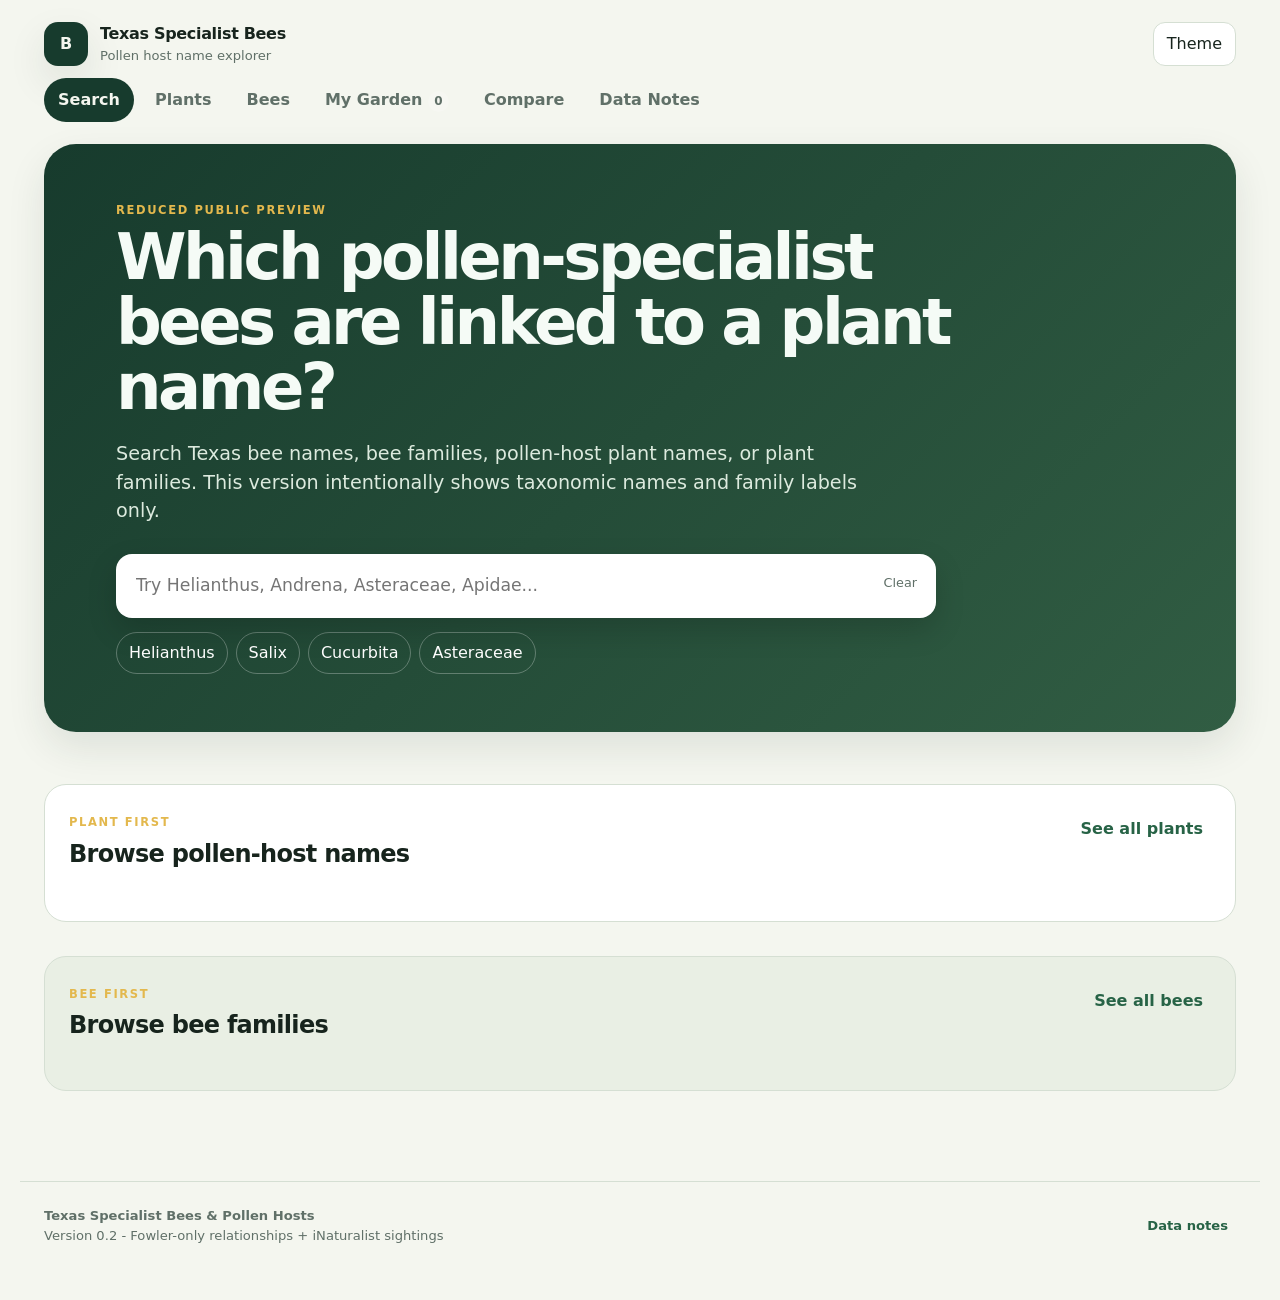
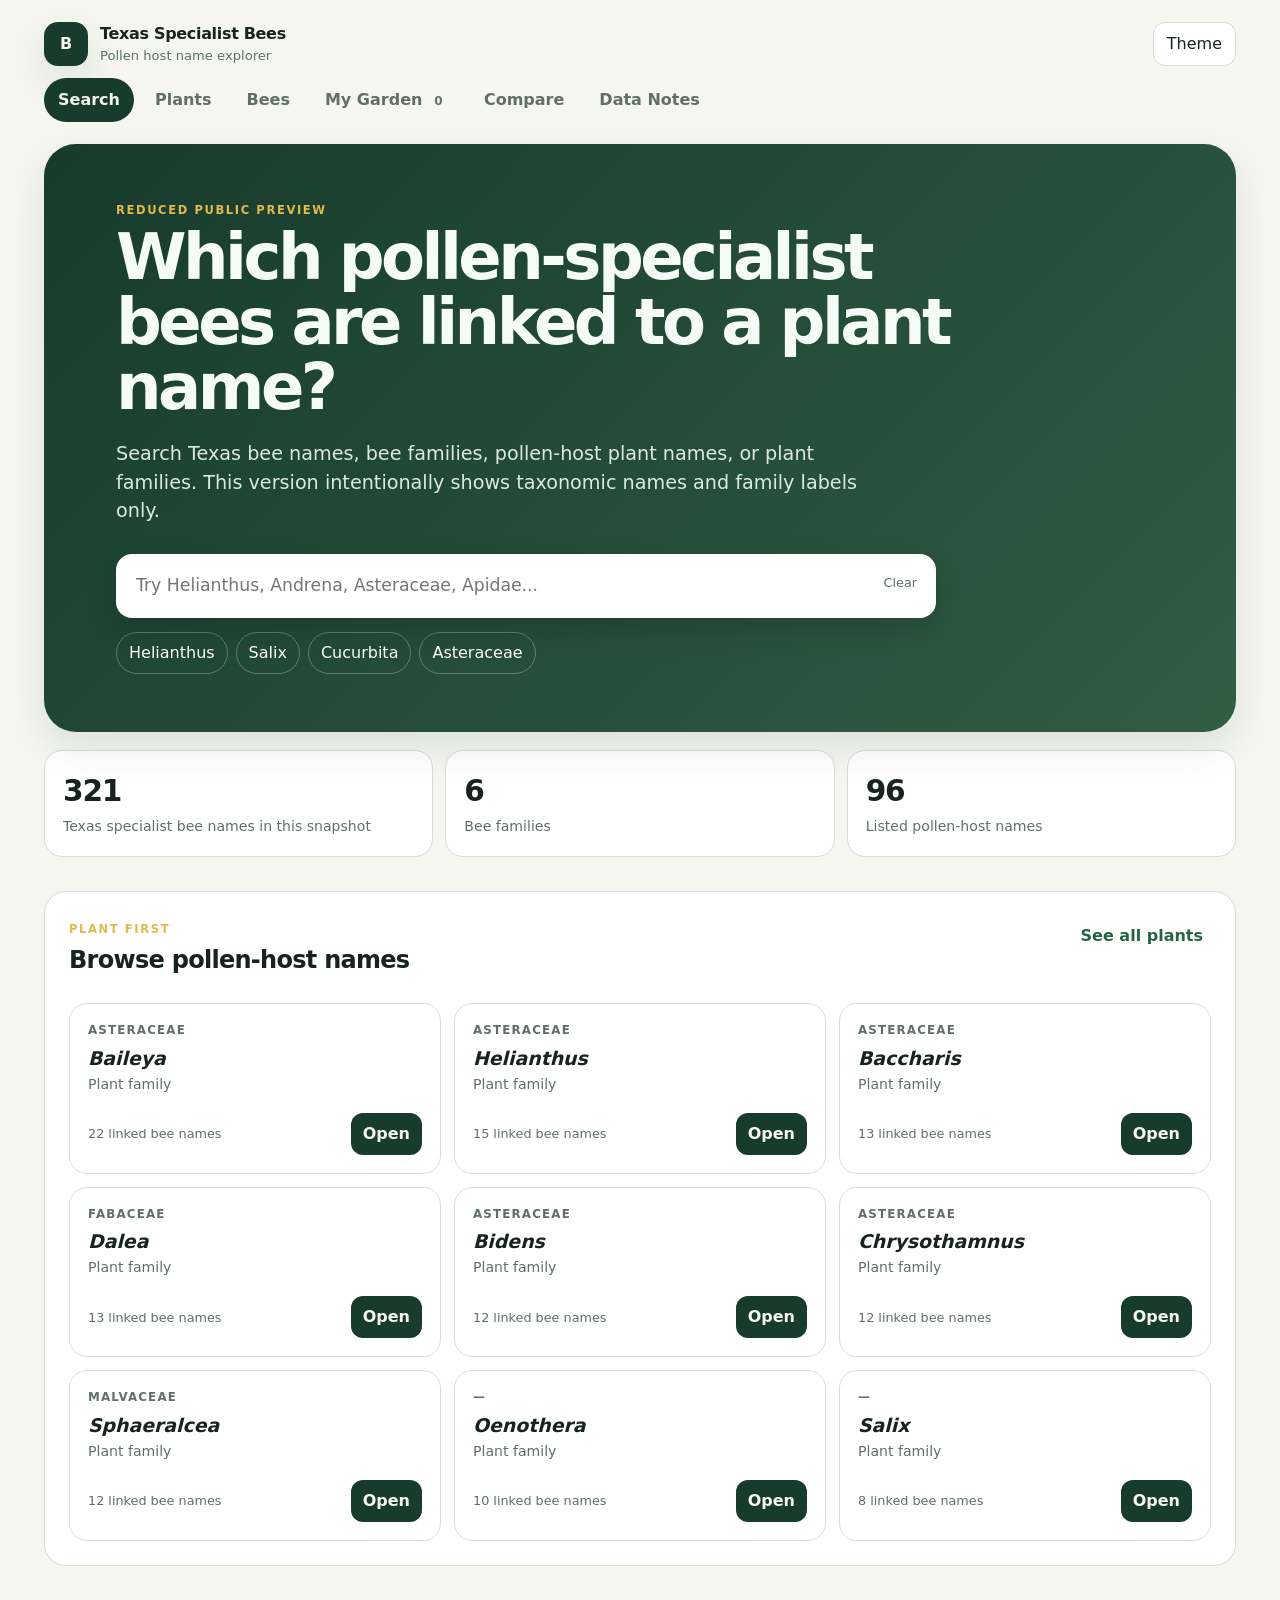
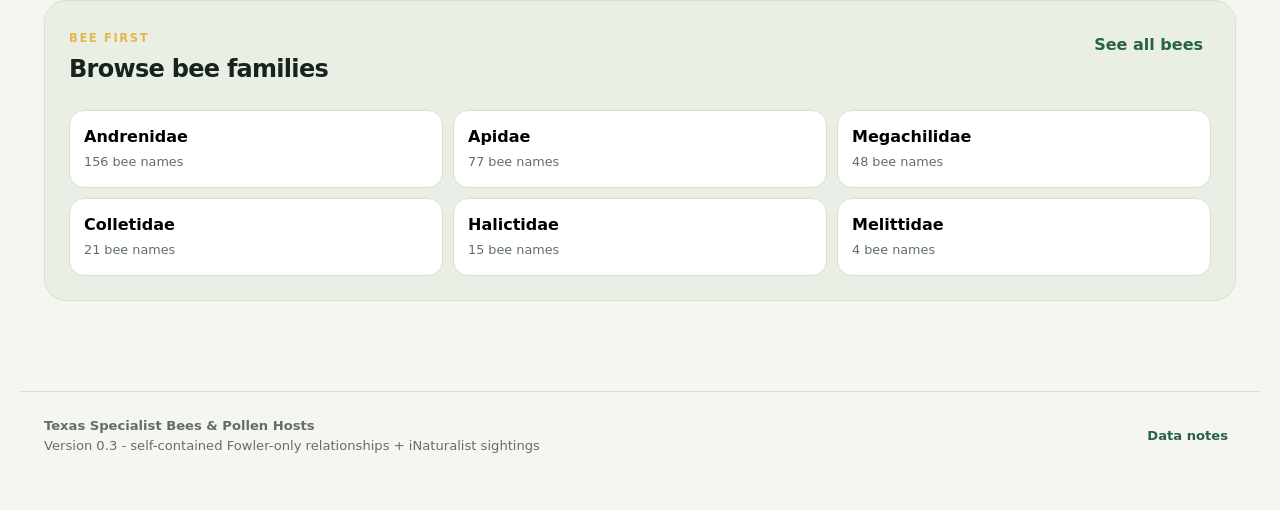
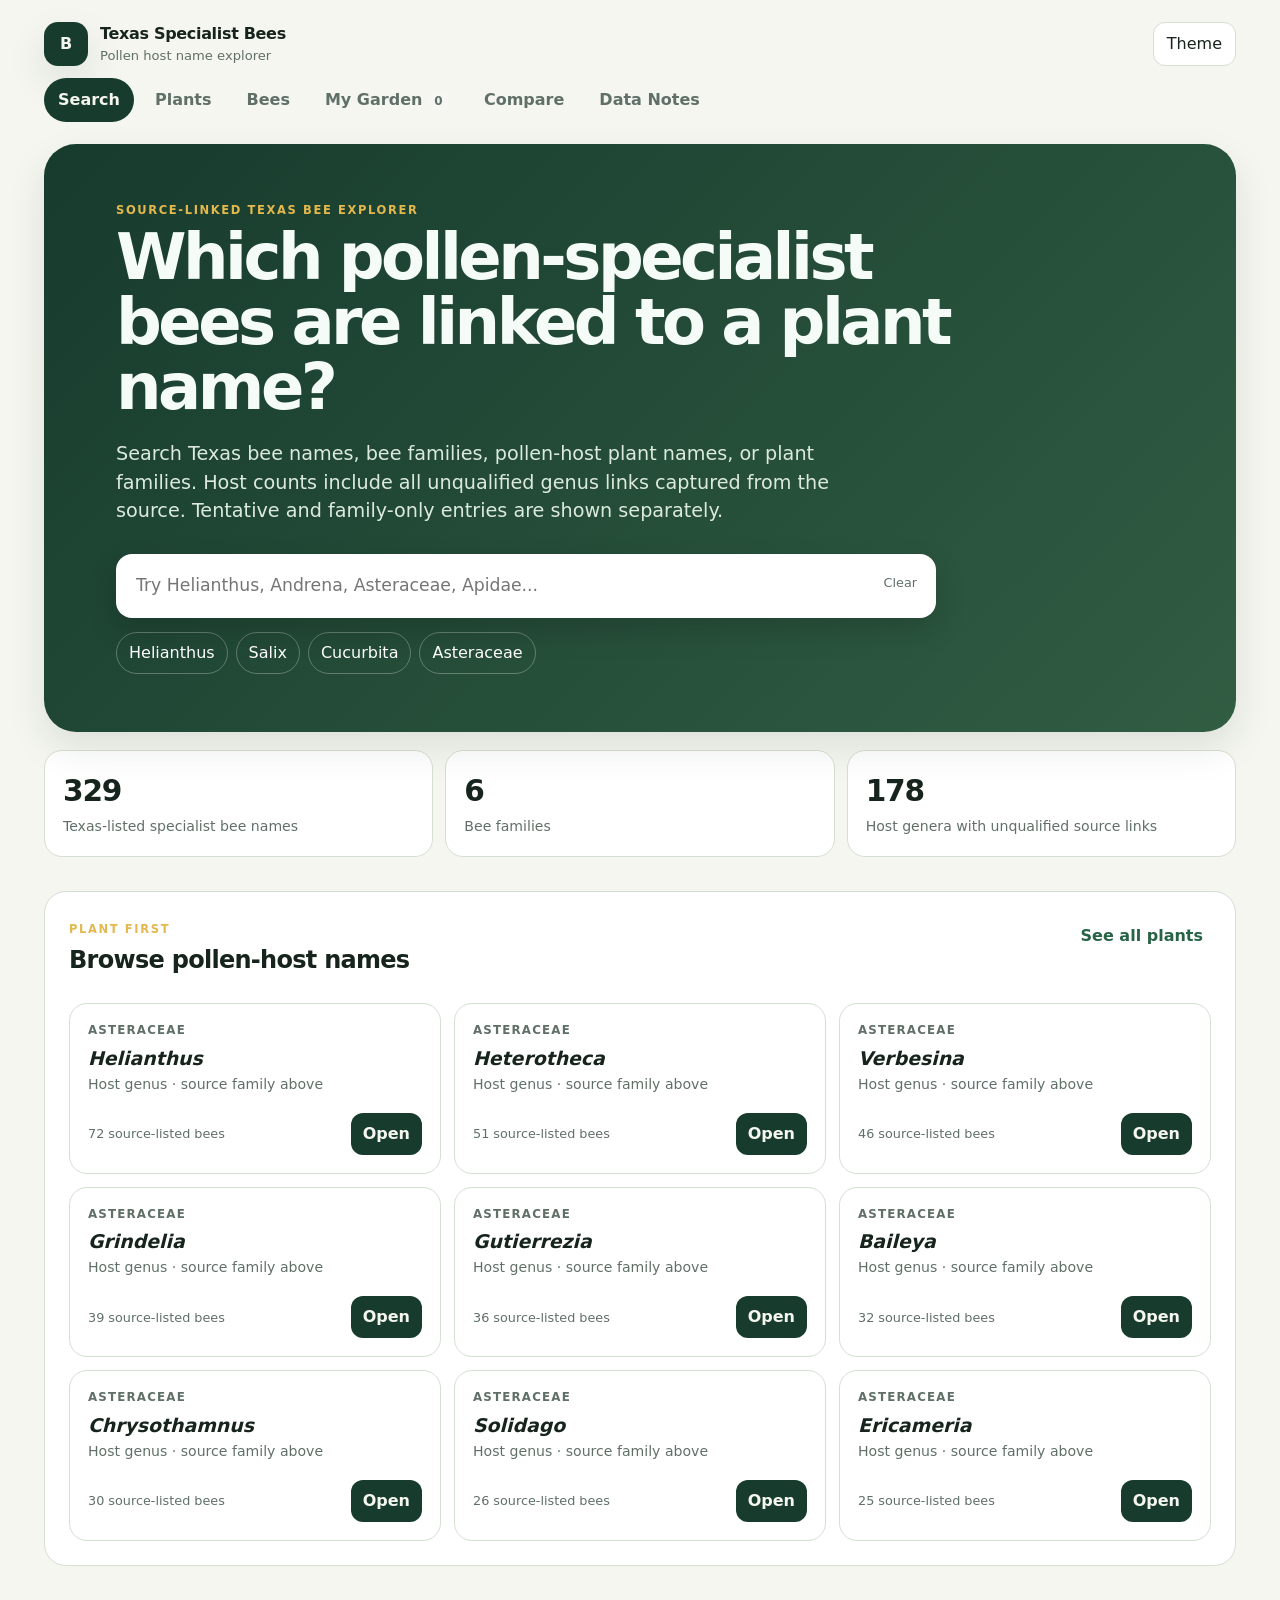
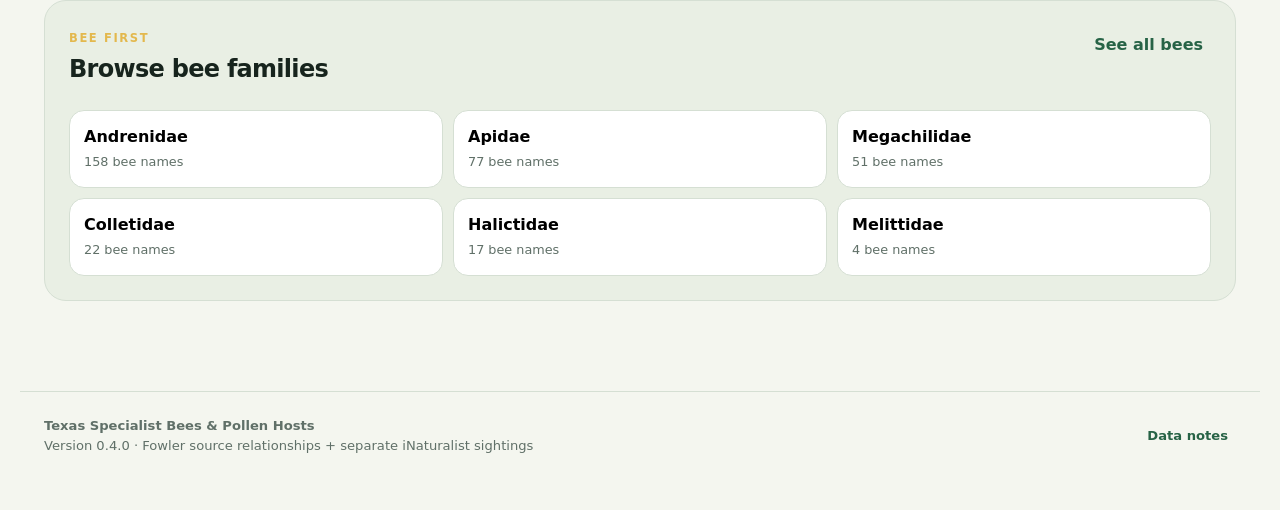
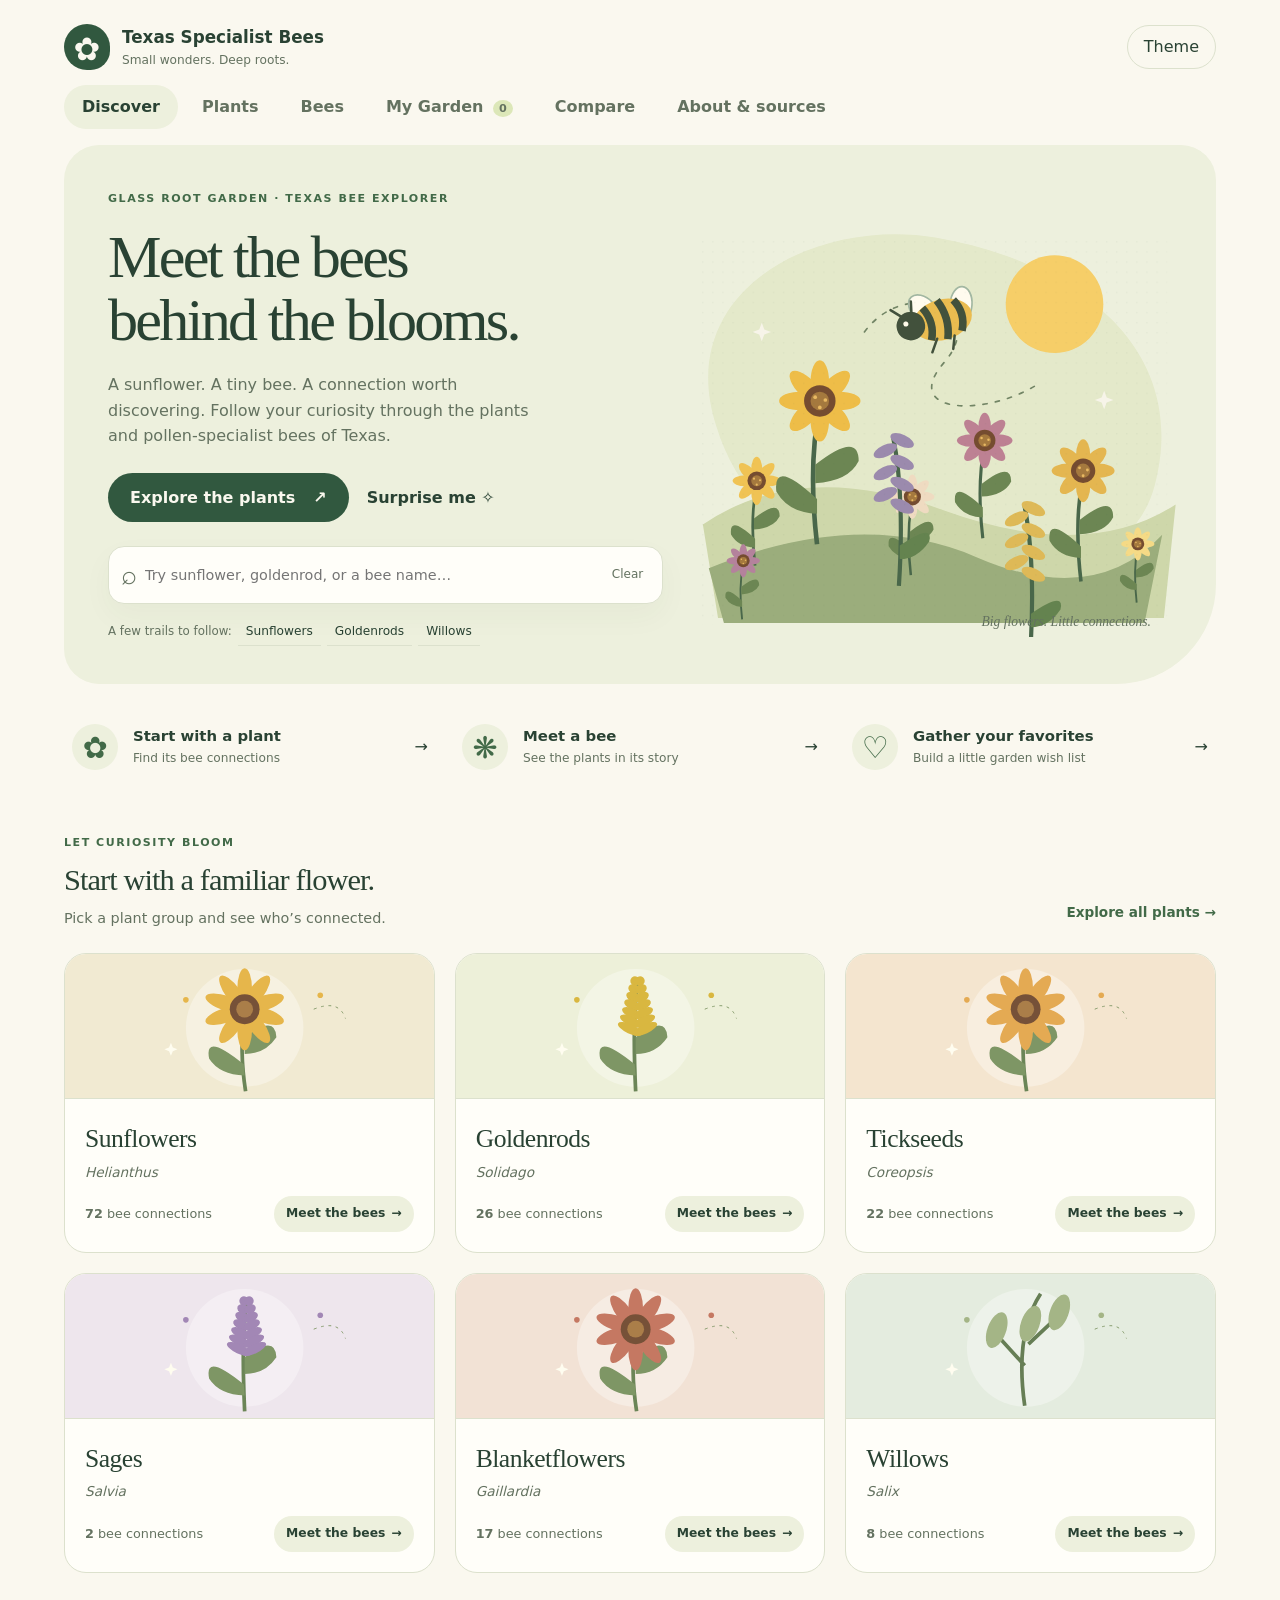
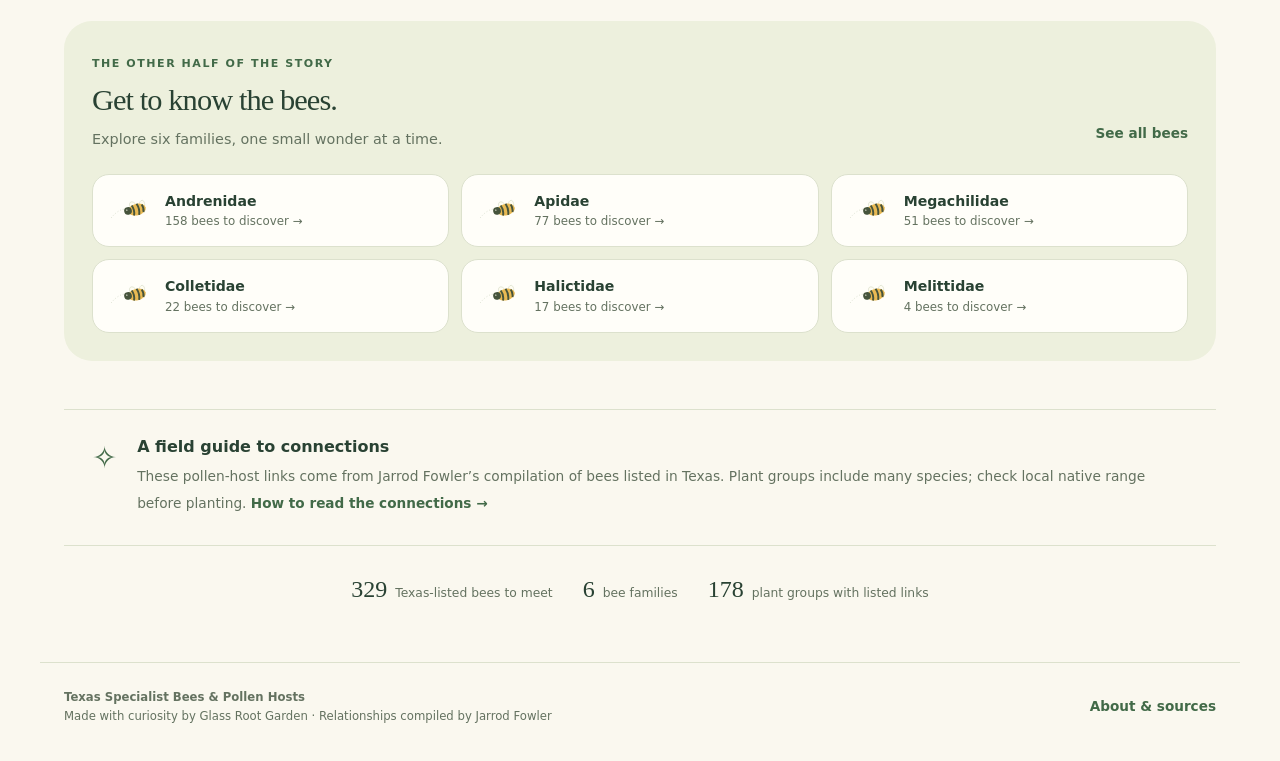
